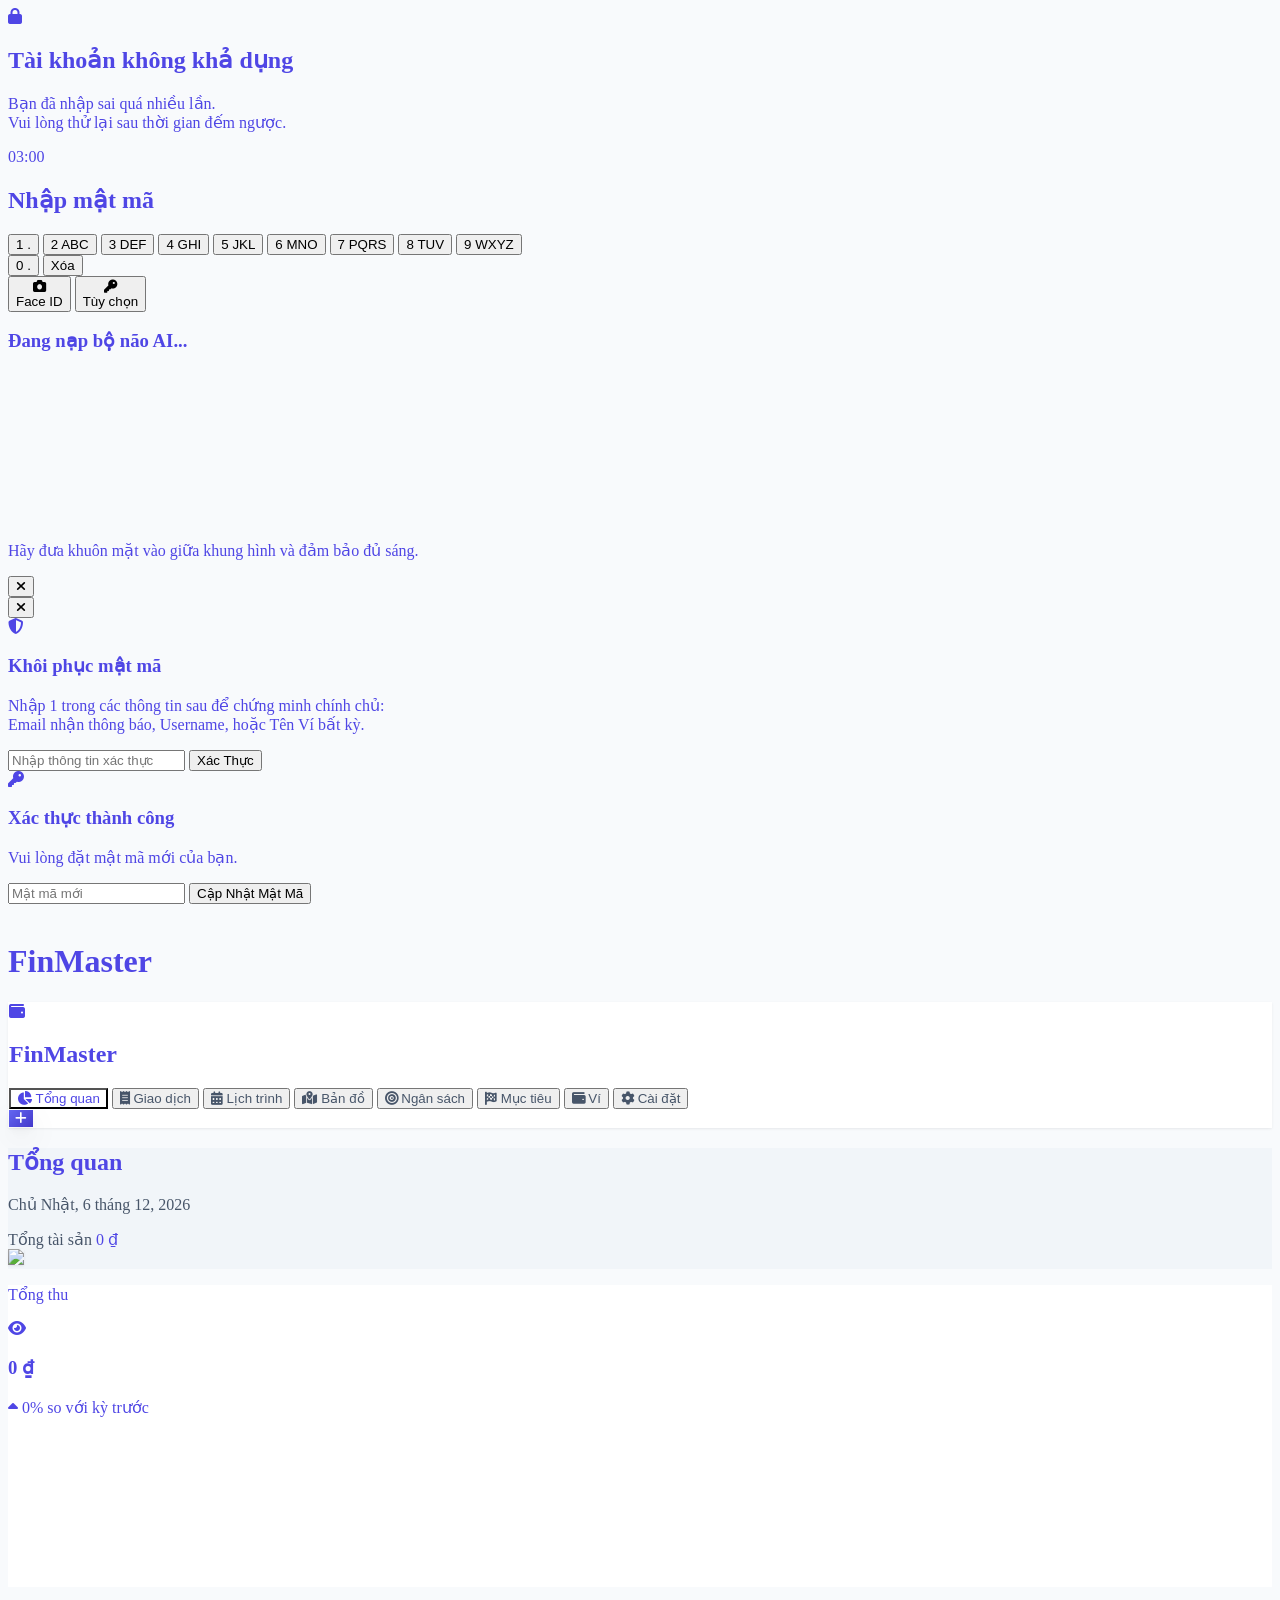
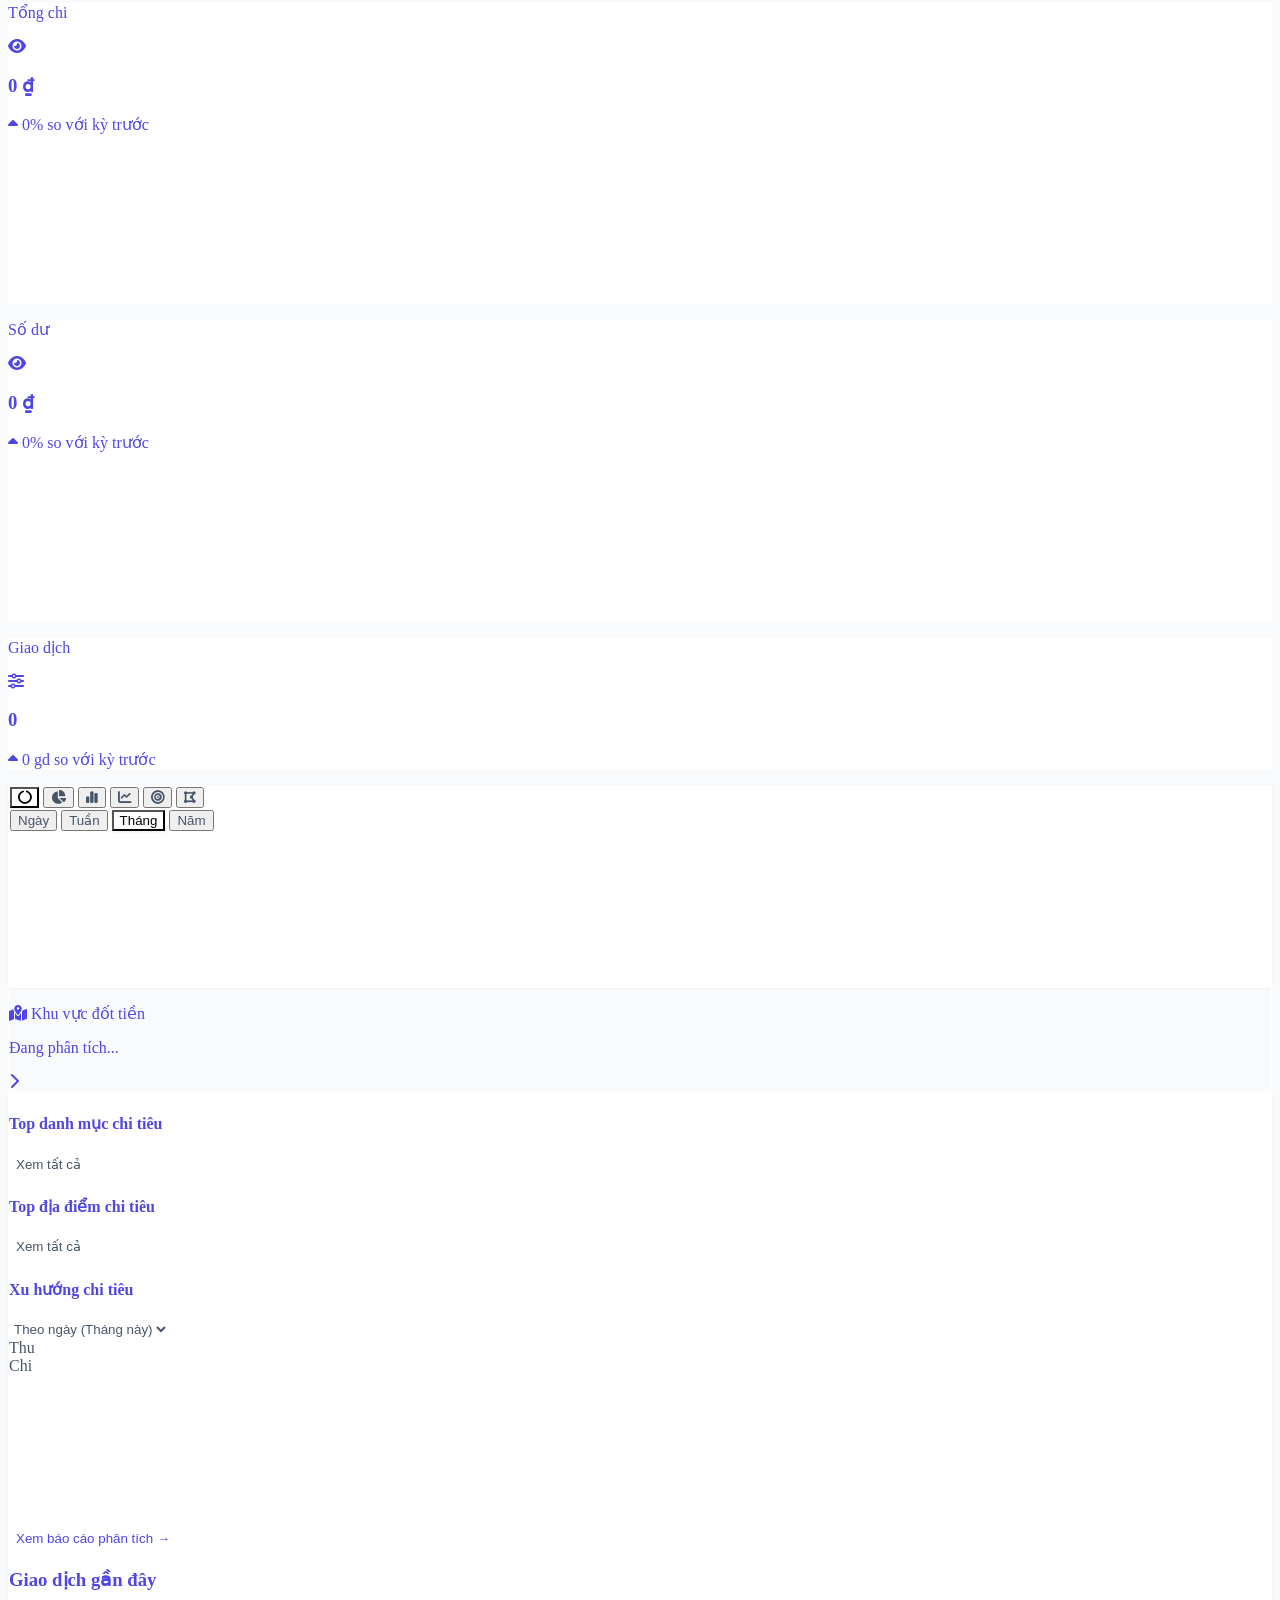
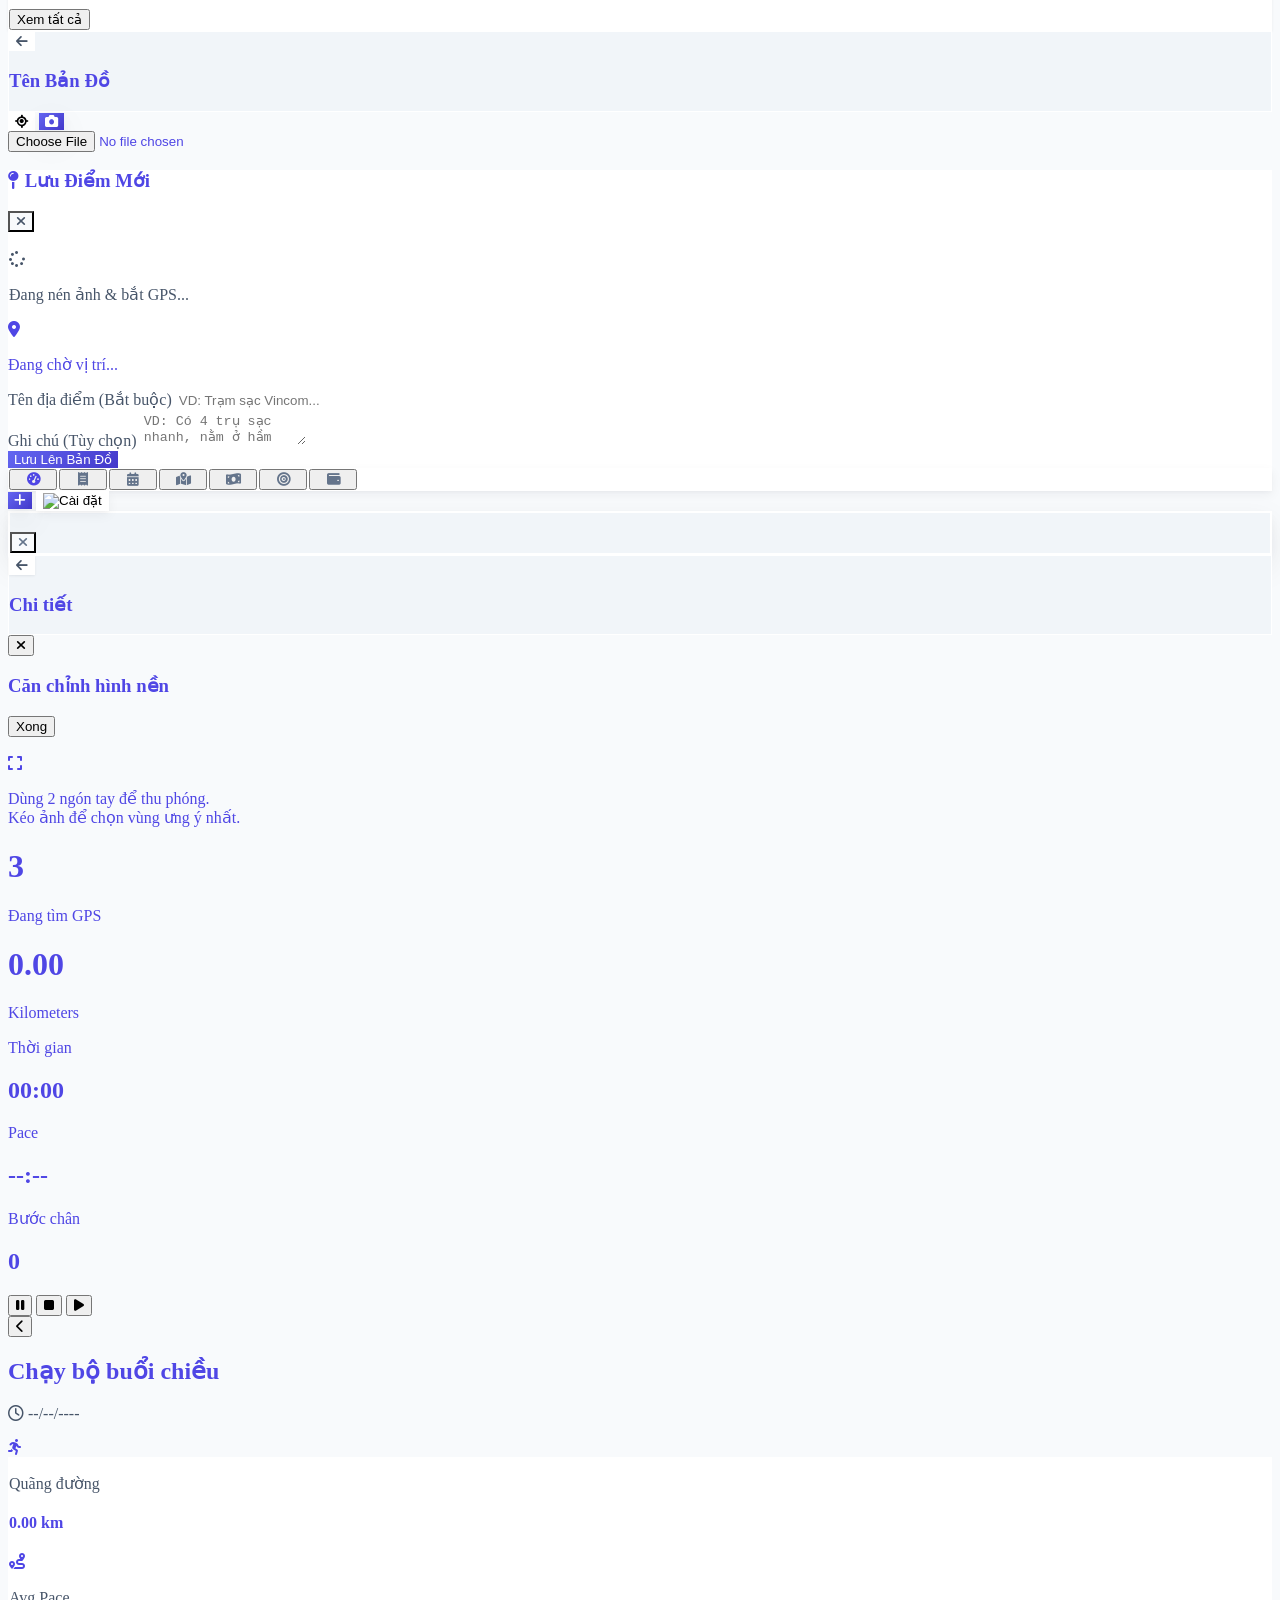
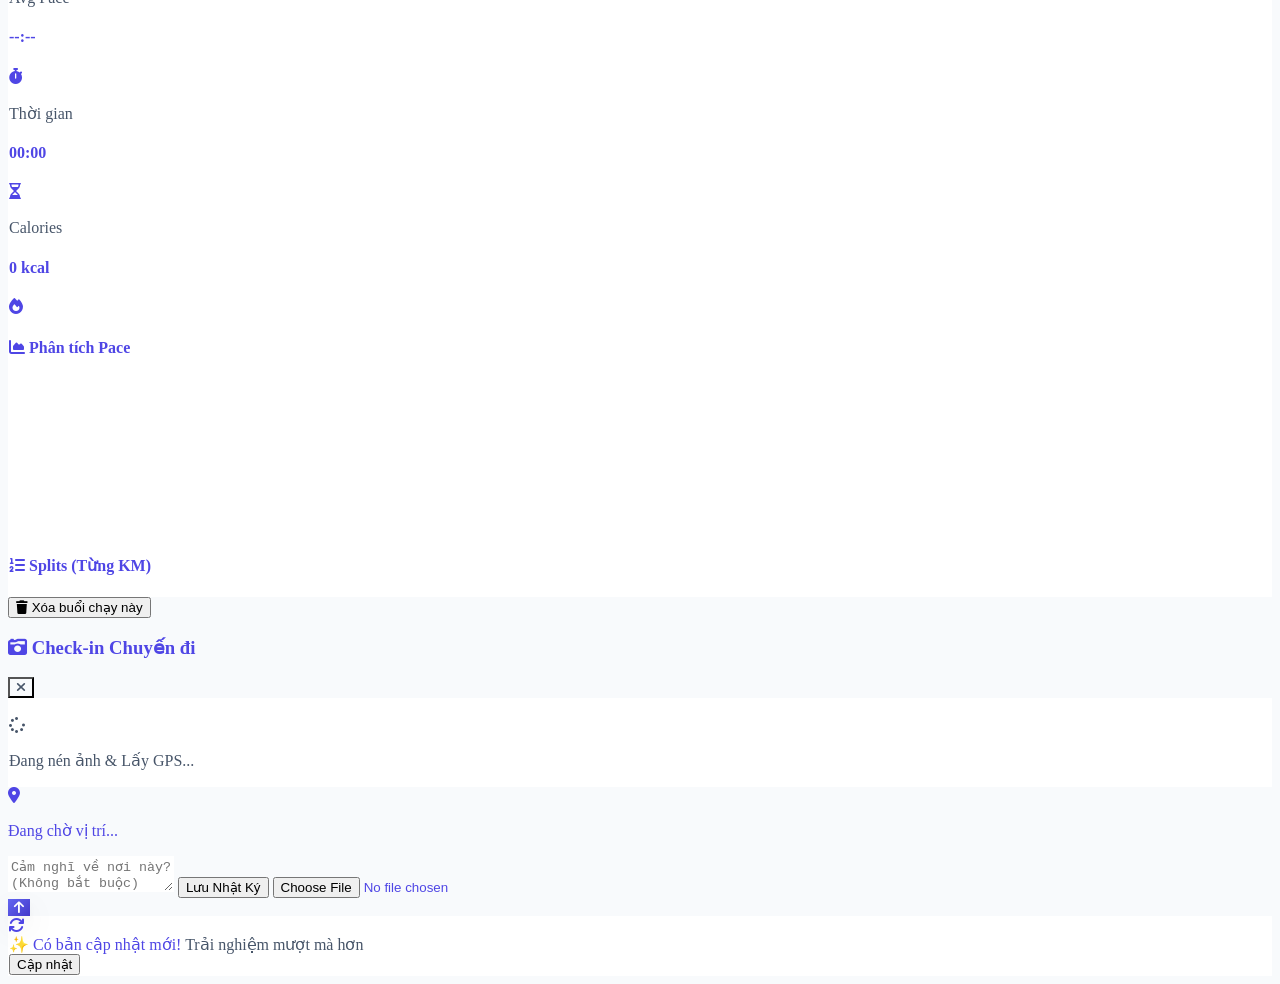
==== index.html @ b6f27b07 "update" ====
<!doctype html>
<html lang="vi" class="antialiased">
  <head>
    <link
      rel="icon"
      type="image/svg+xml"
      href="https://duykiet04.github.io/anh/logo.jpg"
    />
    <link rel="manifest" href="manifest.json" />
    <script src="https://cdnjs.cloudflare.com/ajax/libs/localforage/1.10.0/localforage.min.js"></script>
    <script src="https://cdn.jsdelivr.net/npm/tesseract.js@4/dist/tesseract.min.js"></script>
    <script src="https://cdn.jsdelivr.net/npm/canvas-confetti@1.6.0/dist/confetti.browser.min.js"></script>

    <meta charset="UTF-8" />
    <meta
      name="viewport"
      content="width=device-width, initial-scale=1.0, maximum-scale=1.0, user-scalable=no"
    />
    <title>FinMaster</title>

    <script src="https://cdn.tailwindcss.com"></script>
    <script src="https://cdn.jsdelivr.net/npm/@vladmandic/face-api/dist/face-api.min.js"></script>
    <script>
      tailwind.config = {
        darkMode: "class",
        theme: {
          extend: {
            colors: {
              primary: {
                500: "hsl(var(--primary-hue), var(--primary-sat), var(--primary-light))",
                600: "hsl(var(--primary-hue), var(--primary-sat), 50%)",
              },
              success: { 500: "#10b981" },
              danger: { 500: "#f43f5e" },
            },
            animation: {
              fadeIn: "fadeIn 0.2s ease-out forwards",
              slideUpSheet:
                "slideUpSheet 0.3s cubic-bezier(0.16, 1, 0.3, 1) forwards",
              popIn: "popIn 0.3s cubic-bezier(0.16, 1, 0.3, 1) forwards",
            },
            keyframes: {
              fadeIn: {
                "0%": { opacity: "0", transform: "scale(0.98)" },
                "100%": { opacity: "1", transform: "scale(1)" },
              },
              slideUpSheet: {
                "0%": { transform: "translateY(100%)" },
                "100%": { transform: "translateY(0)" },
              },
              popIn: {
                "0%": { opacity: "0", transform: "scale(0.9)" },
                "100%": { opacity: "1", transform: "scale(1)" },
              },
            },
          },
        },
      };
    </script>

    <link
      rel="stylesheet"
      href="https://cdnjs.cloudflare.com/ajax/libs/font-awesome/6.4.0/css/all.min.css"
    />
    <link rel="stylesheet" href="theme.css" />
    <link rel="icon" href="data:," />

    <!-- Thư viện Cắt ảnh Cropper.js -->
    <link
      rel="stylesheet"
      href="https://cdnjs.cloudflare.com/ajax/libs/cropperjs/1.5.13/cropper.min.css"
    />
    <script src="https://cdnjs.cloudflare.com/ajax/libs/cropperjs/1.5.13/cropper.min.js"></script>

    <script src="https://cdn.jsdelivr.net/npm/chart.js"></script>
    <link rel="stylesheet" href="https://unpkg.com/leaflet/dist/leaflet.css" />

    <link
      rel="stylesheet"
      href="https://cdnjs.cloudflare.com/ajax/libs/leaflet.draw/1.0.4/leaflet.draw.css"
    />
    <link
      rel="stylesheet"
      href="https://cdn.jsdelivr.net/npm/flatpickr/dist/flatpickr.min.css"
    />
    <link
      rel="stylesheet"
      type="text/css"
      href="https://npmcdn.com/flatpickr/dist/themes/dark.css"
    />

    <style>
      ::-webkit-scrollbar {
        display: none;
      }
      * {
        -ms-overflow-style: none;
        scrollbar-width: none;
        -webkit-tap-highlight-color: transparent;
      }

      .scrollbar-hide::-webkit-scrollbar {
        display: none;
      }
      .scrollbar-hide {
        -ms-overflow-style: none;
        scrollbar-width: none;
      }

      @keyframes iosPopIn {
        0% {
          opacity: 0;
          transform: scale(0.95) translateY(10px);
        }
        100% {
          opacity: 1;
          transform: scale(1) translateY(0);
        }
      }
      .animate-iosPopIn {
        animation: iosPopIn 0.3s cubic-bezier(0.175, 0.885, 0.32, 1.1) forwards;
      }

      body {
        overscroll-behavior-y: none;
      }

      #mobile-nav-pill {
        display: flex !important;
        align-items: center !important;
        justify-content: flex-start !important;
        gap: 2px !important;
        overflow-x: auto !important;
        overflow-y: hidden !important;
      }

      #mobile-nav-pill > .mobile-nav-item {
        flex: 0 0 48px !important;
        width: 48px !important;
        min-width: 48px !important;
        max-width: 48px !important;
      }

      .view-section:not(.active) {
        display: none !important;
      }
      .view-section.active {
        display: block;
        animation: fadeIn 0.3s;
      }

      .leaflet-popup-content-wrapper {
        background-color: var(--bg-card, #ffffff) !important;
        border-radius: 1.25rem !important; /* Bo tròn đều cho giống form của app */
        box-shadow: 0 10px 25px -5px rgba(0, 0, 0, 0.1) !important;
      }

      /* Cái mũi tên nhọn trỏ xuống */
      .leaflet-popup-tip {
        background-color: var(--bg-card, #ffffff) !important;
      }

      /* Tự động ngả màu xám đen khi bật Dark Mode */
      .dark .leaflet-popup-content-wrapper,
      .dark .leaflet-popup-tip {
        background-color: #1f2937 !important; /* bg-gray-800 */
        border: 1px solid #374151 !important; /* Viền mỏng cho sang */
        color: #f3f4f6 !important;
      }

      /* Căn chỉnh lại cái nút X tắt popup cho cân đối */
      .leaflet-container a.leaflet-popup-close-button {
        color: #9ca3af !important;
        padding: 12px 12px 0 0 !important;
      }
      .leaflet-popup-content {
        margin: 14px 16px 12px 16px !important;
        width: max-content !important;
      }
      .leaflet-popup-content p {
        margin: 0 !important;
      }
      .leaflet-container a.leaflet-popup-close-button {
        color: #9ca3af !important;
        padding: 4px 6px 0 0 !important;
      }

      /* Tút lại giao diện cục gộp điểm (Cluster) */
      .marker-cluster-small,
      .marker-cluster-medium,
      .marker-cluster-large {
        background-color: transparent !important;
      }
      .marker-cluster div {
        background: linear-gradient(
          135deg,
          var(--primary-hue, #4f46e5),
          #8b5cf6
        ) !important;
        color: white !important;
        font-weight: 900 !important;
        font-size: 14px !important;
        border: 3px solid white;
        box-shadow:
          0 4px 6px -1px rgba(0, 0, 0, 0.1),
          0 2px 4px -1px rgba(0, 0, 0, 0.06);
        display: flex;
        align-items: center;
        justify-content: center;
        border-radius: 50% !important;
        width: 36px !important;
        height: 36px !important;
        margin-left: 2px;
        margin-top: 2px;
      }

      #app-custom-bg {
        background-size: cover !important;
        background-position: center !important;
        background-repeat: no-repeat !important;
      }
      .dark .marker-cluster div {
        border-color: #1f2937; /* Đổi viền trắng thành đen xám khi Dark mode */
      }

      /* --- HIỆU ỨNG NỀN ĐỘNG CHUẨN GEMINI (FLUID BLOBS) --- */
      #app-custom-bg {
        position: fixed;
        inset: 0;
        z-index: -1;
        overflow: hidden;
        background-color: #0f172a;
        transition: opacity 0.5s ease;
      }

      /* Lớp Noise tạo độ nhám, sống động */
      .bg-noise {
        position: absolute;
        inset: 0;
        z-index: 10;
        opacity: 0.05;
        background-image: url("data:image/svg+xml,%3Csvg viewBox='0 0 200 200' xmlns='http://www.w3.org/2000/svg'%3E%3Cfilter id='noiseFilter'%3E%3CfeTurbulence type='fractalNoise' baseFrequency='0.65' numOctaves='3' stitchTiles='stitch'/%3E%3C/filter%3E%3Crect width='100%25' height='100%25' filter='url(%23noiseFilter)'/%3E%3C/svg%3E");
        mix-blend-mode: overlay;
        pointer-events: none;
      }

      /* Định dạng chung 5 Blob (Blur cực mạnh, Opacity thấp) */
      .gemini-blob {
        position: absolute;
        border-radius: 50%;
        filter: blur(120px);
        opacity: 0.45;
        mix-blend-mode: screen;
        animation-iteration-count: infinite;
        animation-timing-function: ease-in-out;
        will-change: transform;
      }

      html:not(.dark) .gemini-blob {
        mix-blend-mode: multiply;
        opacity: 0.3;
      }
      html:not(.dark) #app-custom-bg {
        background-color: #aff0fc;
      }

      /* Từng Blob riêng biệt */
      .blob-blue {
        width: 60vw;
        height: 60vw;
        background-color: #3b82f6;
        top: -10%;
        left: -10%;
        animation-name: blobMove1;
        animation-duration: 12s;
      }
      .blob-purple {
        width: 70vw;
        height: 70vw;
        background-color: #5414e9;
        top: 20%;
        right: -20%;
        animation-name: blobMove2;
        animation-duration: 15s;
        animation-direction: alternate-reverse;
      }
      .blob-pink {
        width: 50vw;
        height: 50vw;
        background-color: #e90e0e;
        bottom: -10%;
        left: 10%;
        animation-name: blobMove3;
        animation-duration: 10s;
      }
      .blob-orange {
        width: 60vw;
        height: 60vw;
        background-color: #f1e31b;
        bottom: -20%;
        right: 10%;
        animation-name: blobMove4;
        animation-duration: 14s;
      }
      .blob-emerald {
        width: 40vw;
        height: 40vw;
        background-color: #3adfa8;
        top: 40%;
        left: 30%;
        animation-name: blobMove5;
        animation-duration: 18s;
      }

      /* Animation Transform GPU */
      @keyframes blobMove1 {
        0% {
          transform: translate(0, 0) scale(1) rotate(0deg);
        }
        33% {
          transform: translate(15vw, 10vh) scale(1.1) rotate(45deg);
        }
        66% {
          transform: translate(-5vw, 20vh) scale(0.9) rotate(90deg);
        }
        100% {
          transform: translate(0, 0) scale(1) rotate(0deg);
        }
      }
      @keyframes blobMove2 {
        0% {
          transform: translate(0, 0) scale(1) rotate(0deg);
        }
        50% {
          transform: translate(-20vw, 15vh) scale(1.2) rotate(-60deg);
        }
        100% {
          transform: translate(0, 0) scale(1) rotate(0deg);
        }
      }
      @keyframes blobMove3 {
        0% {
          transform: translate(0, 0) scale(1) rotate(0deg);
        }
        50% {
          transform: translate(25vw, -10vh) scale(1.1) rotate(120deg);
        }
        100% {
          transform: translate(0, 0) scale(1) rotate(0deg);
        }
      }
      @keyframes blobMove4 {
        0% {
          transform: translate(0, 0) scale(1) rotate(0deg);
        }
        33% {
          transform: translate(-10vw, -20vh) scale(0.9) rotate(-45deg);
        }
        66% {
          transform: translate(15vw, -10vh) scale(1.1) rotate(45deg);
        }
        100% {
          transform: translate(0, 0) scale(1) rotate(0deg);
        }
      }
      @keyframes blobMove5 {
        0% {
          transform: translate(0, 0) scale(1) rotate(0deg);
        }
        50% {
          transform: translate(-15vw, -15vh) scale(1.3) rotate(90deg);
        }
        100% {
          transform: translate(0, 0) scale(1) rotate(0deg);
        }
      }
      /* ============ GIAO DIỆN THẺ VÍ (LUXURY BANK CARD) ============ */
      .wallet-scroll {
        display: flex;
        flex-direction: column; /* Đổi thành xếp dọc nếu nằm trong Grid, hoặc để nguyên tùy bố cục */
        gap: 16px;
      }
      .wcard {
        min-width: 270px;
        scroll-snap-align: start;
        border-radius: 24px;
        padding: 24px;
        position: relative;
        overflow: hidden;
        color: #fff;
        box-shadow: 0 14px 30px -12px rgba(0, 0, 0, 0.5);
        transition:
          transform 0.2s ease,
          box-shadow 0.2s ease;
        cursor: pointer;
      }
      .wcard:hover {
        transform: translateY(-4px);
        box-shadow: 0 20px 40px -10px rgba(0, 0, 0, 0.6);
      }
      .wcard:before {
        content: "";
        position: absolute;
        inset: 0;
        background: linear-gradient(
          140deg,
          rgba(255, 255, 255, 0.16),
          transparent 60%
        );
        pointer-events: none;
      }
      .wcard .top {
        display: flex;
        justify-content: space-between;
        align-items: flex-start;
        position: relative;
        z-index: 1;
      }
      .wcard .bank {
        font-size: 13px;
        font-weight: 800;
        letter-spacing: 1px;
        text-transform: uppercase;
        opacity: 0.85;
      }
      .wcard .chip {
        font-size: 26px;
        opacity: 0.9;
      }
      .wcard .bal-lbl {
        font-size: 11px;
        opacity: 0.7;
        font-weight: 700;
        text-transform: uppercase;
        margin-top: 24px;
        letter-spacing: 0.5px;
        position: relative;
        z-index: 1;
      }
      .wcard .bal {
        font-size: 28px;
        font-weight: 900;
        margin-top: 2px;
        letter-spacing: -0.5px;
        position: relative;
        z-index: 1;
      }
      .wcard .foot {
        display: flex;
        justify-content: space-between;
        align-items: center;
        margin-top: 20px;
        position: relative;
        z-index: 1;
      }
      .wcard .dots {
        font-size: 15px;
        letter-spacing: 2px;
        opacity: 0.85;
      }
      .wcard .brand {
        font-weight: 900;
        font-style: italic;
        font-size: 17px;
        opacity: 0.9;
      }
      /* Nút thêm ví đồng bộ style */
      .wadd {
        min-width: 100%;
        border-radius: 24px;
        border: 1.5px dashed var(--line, rgba(156, 163, 175, 0.4));
        display: flex;
        flex-direction: column;
        align-items: center;
        justify-content: center;
        gap: 8px;
        color: var(--muted, #9ca3af);
        padding: 30px;
        cursor: pointer;
        transition: background 0.2s ease;
      }
      .wadd:hover {
        background: rgba(156, 163, 175, 0.05);
      }
    </style>
  </head>
  <body
    class="custom-bg-body dark:bg-gray-900 transition-colors duration-300 font-sans custom-text dark:text-gray-100 h-screen w-screen overflow-hidden flex"
  >
    <div
      id="login-overlay"
      class="fixed inset-0 z-[1000] bg-black/80 backdrop-blur-3xl flex flex-col items-center justify-center hidden transition-opacity duration-300 font-sans select-none"
    >
      <!-- Giao diện Khóa Tài Khoản (Đếm ngược) -->
      <div
        id="lockout-ui"
        class="hidden flex-col items-center justify-center animate-iosPopIn w-full max-w-sm px-6"
      >
        <div class="mb-6 flex justify-center">
          <i class="fa-solid fa-lock text-3xl text-white/50"></i>
        </div>
        <h2
          class="text-white text-[22px] font-medium mb-3 text-center tracking-wide"
        >
          Tài khoản không khả dụng
        </h2>
        <p class="text-white/60 text-sm text-center mb-8 px-4 leading-relaxed">
          Bạn đã nhập sai quá nhiều lần.<br />Vui lòng thử lại sau thời gian đếm
          ngược.
        </p>
        <div
          class="text-[56px] font-light text-white font-mono tracking-wider"
          id="lockout-timer"
        >
          03:00
        </div>
      </div>

      <!-- Giao diện Nhập PIN bình thường -->
      <div
        id="pincode-ui"
        class="flex flex-col items-center w-full max-w-sm mt-8"
      >
        <h2 class="text-white text-[22px] font-medium mb-8 tracking-wide">
          Nhập mật mã
        </h2>

        <!-- Chấm tròn mã PIN -->
        <div id="pin-dots" class="flex gap-6 mb-16 h-4 items-center">
          <!-- 
        JS render class:
        Trống: class="w-3.5 h-3.5 rounded-full border border-white"
        Có số: class="w-3.5 h-3.5 rounded-full bg-white"
      -->
        </div>

        <!-- Bàn phím số chuẩn iOS -->
        <div class="grid grid-cols-3 gap-x-7 gap-y-4 mb-12">
          <!-- Nút 1 -->
          <button
            onclick="pressPin(1)"
            class="w-[75px] h-[75px] rounded-full bg-[#333333]/80 active:bg-[#777777] text-white transition-colors duration-75 flex flex-col items-center justify-center pt-1.5"
          >
            <span class="text-[32px] font-normal leading-none">1</span>
            <span
              class="text-[10px] font-bold text-transparent leading-none mt-1"
              >.</span
            >
          </button>

          <!-- Nút 2 -->
          <button
            onclick="pressPin(2)"
            class="w-[75px] h-[75px] rounded-full bg-[#333333]/80 active:bg-[#777777] text-white transition-colors duration-75 flex flex-col items-center justify-center pt-1.5"
          >
            <span class="text-[32px] font-normal leading-none">2</span>
            <span
              class="text-[9px] font-bold tracking-[0.15em] text-white/60 uppercase leading-none mt-1"
              >ABC</span
            >
          </button>

          <!-- Nút 3 -->
          <button
            onclick="pressPin(3)"
            class="w-[75px] h-[75px] rounded-full bg-[#333333]/80 active:bg-[#777777] text-white transition-colors duration-75 flex flex-col items-center justify-center pt-1.5"
          >
            <span class="text-[32px] font-normal leading-none">3</span>
            <span
              class="text-[9px] font-bold tracking-[0.15em] text-white/60 uppercase leading-none mt-1"
              >DEF</span
            >
          </button>

          <!-- Nút 4 -->
          <button
            onclick="pressPin(4)"
            class="w-[75px] h-[75px] rounded-full bg-[#333333]/80 active:bg-[#777777] text-white transition-colors duration-75 flex flex-col items-center justify-center pt-1.5"
          >
            <span class="text-[32px] font-normal leading-none">4</span>
            <span
              class="text-[9px] font-bold tracking-[0.15em] text-white/60 uppercase leading-none mt-1"
              >GHI</span
            >
          </button>

          <!-- Nút 5 -->
          <button
            onclick="pressPin(5)"
            class="w-[75px] h-[75px] rounded-full bg-[#333333]/80 active:bg-[#777777] text-white transition-colors duration-75 flex flex-col items-center justify-center pt-1.5"
          >
            <span class="text-[32px] font-normal leading-none">5</span>
            <span
              class="text-[9px] font-bold tracking-[0.15em] text-white/60 uppercase leading-none mt-1"
              >JKL</span
            >
          </button>

          <!-- Nút 6 -->
          <button
            onclick="pressPin(6)"
            class="w-[75px] h-[75px] rounded-full bg-[#333333]/80 active:bg-[#777777] text-white transition-colors duration-75 flex flex-col items-center justify-center pt-1.5"
          >
            <span class="text-[32px] font-normal leading-none">6</span>
            <span
              class="text-[9px] font-bold tracking-[0.15em] text-white/60 uppercase leading-none mt-1"
              >MNO</span
            >
          </button>

          <!-- Nút 7 -->
          <button
            onclick="pressPin(7)"
            class="w-[75px] h-[75px] rounded-full bg-[#333333]/80 active:bg-[#777777] text-white transition-colors duration-75 flex flex-col items-center justify-center pt-1.5"
          >
            <span class="text-[32px] font-normal leading-none">7</span>
            <span
              class="text-[9px] font-bold tracking-[0.15em] text-white/60 uppercase leading-none mt-1"
              >PQRS</span
            >
          </button>

          <!-- Nút 8 -->
          <button
            onclick="pressPin(8)"
            class="w-[75px] h-[75px] rounded-full bg-[#333333]/80 active:bg-[#777777] text-white transition-colors duration-75 flex flex-col items-center justify-center pt-1.5"
          >
            <span class="text-[32px] font-normal leading-none">8</span>
            <span
              class="text-[9px] font-bold tracking-[0.15em] text-white/60 uppercase leading-none mt-1"
              >TUV</span
            >
          </button>

          <!-- Nút 9 -->
          <button
            onclick="pressPin(9)"
            class="w-[75px] h-[75px] rounded-full bg-[#333333]/80 active:bg-[#777777] text-white transition-colors duration-75 flex flex-col items-center justify-center pt-1.5"
          >
            <span class="text-[32px] font-normal leading-none">9</span>
            <span
              class="text-[9px] font-bold tracking-[0.15em] text-white/60 uppercase leading-none mt-1"
              >WXYZ</span
            >
          </button>

          <!-- Ô trống -->
          <div class="w-[75px] h-[75px]"></div>

          <!-- Nút 0 -->
          <button
            onclick="pressPin(0)"
            class="w-[75px] h-[75px] rounded-full bg-[#333333]/80 active:bg-[#777777] text-white transition-colors duration-75 flex flex-col items-center justify-center pt-1.5"
          >
            <span class="text-[32px] font-normal leading-none">0</span>
            <span
              class="text-[10px] font-bold text-transparent leading-none mt-1"
              >.</span
            >
          </button>

          <!-- Nút Xóa (Delete) -->
          <button
            onclick="deletePin()"
            class="w-[75px] h-[75px] rounded-full text-white font-medium text-lg tracking-wide active:text-white/40 transition-colors duration-75 flex items-center justify-center"
          >
            Xóa
          </button>
        </div>

        <!-- Nút Face ID & Quên mật khẩu -->
        <div class="flex items-center gap-6 mt-4">
          <button
            onclick="startFaceIDLogin()"
            class="flex flex-col items-center gap-2 group outline-none"
          >
            <div
              class="w-12 h-12 rounded-full bg-[#1C1C1E] border border-white/10 flex items-center justify-center text-white/80 group-hover:text-emerald-400 group-hover:border-emerald-500/50 transition-all active:scale-90"
            >
              <i class="fa-solid fa-camera text-xl"></i>
            </div>
            <span
              class="text-[10px] font-bold text-white/60 group-hover:text-emerald-400 uppercase tracking-wider"
              >Face ID</span
            >
          </button>

          <button
            onclick="openForgotPinModal()"
            class="flex flex-col items-center gap-2 group outline-none"
          >
            <div
              class="w-12 h-12 rounded-full bg-[#1C1C1E] border border-white/10 flex items-center justify-center text-white/80 group-hover:text-[#0A84FF] group-hover:border-[#0A84FF]/50 transition-all active:scale-90"
            >
              <i class="fa-solid fa-key text-xl"></i>
            </div>
            <span
              class="text-[10px] font-bold text-white/60 group-hover:text-[#0A84FF] uppercase tracking-wider"
              >Tùy chọn</span
            >
          </button>
        </div>
      </div>
    </div>

    <!-- MÀN HÌNH QUÉT KHUÔN MẶT (CAMERA) -->
    <div
      id="face-id-overlay"
      class="fixed inset-0 z-[1005] bg-black/95 backdrop-blur-2xl flex flex-col items-center justify-center hidden animate-iosPopIn"
    >
      <h3
        id="face-status"
        class="text-white text-[22px] font-medium mb-8 tracking-wide animate-pulse"
      >
        Đang nạp bộ não AI...
      </h3>

      <!-- Khung Camera Bo Tròn -->
      <div
        class="relative w-64 h-64 rounded-full overflow-hidden border-[6px] border-[#333333] shadow-[0_0_50px_rgba(0,0,0,0.8)] transition-colors duration-300"
        id="face-cam-frame"
      >
        <video
          id="face-video"
          autoplay
          muted
          playsinline
          class="w-full h-full object-cover transform scale-x-[-1]"
        ></video>
        <!-- Lật gương Camera -->
        <!-- Vẽ khung nhận diện chèn lên video -->
        <canvas id="face-canvas" class="absolute inset-0 z-10"></canvas>
      </div>

      <p
        id="face-hint"
        class="text-white/50 text-sm mt-8 px-10 text-center leading-relaxed"
      >
        Hãy đưa khuôn mặt vào giữa khung hình và đảm bảo đủ sáng.
      </p>

      <button
        onclick="stopFaceID()"
        class="mt-12 w-14 h-14 rounded-full bg-[#333333] text-white flex items-center justify-center text-xl hover:bg-[#444444] active:scale-90 transition-all"
      >
        <i class="fa-solid fa-xmark"></i>
      </button>
    </div>

    <!-- =========================================
     KHUNG QUÊN MẬT KHẨU (NẰM TRÊN CÙNG)
     ========================================= -->
    <div
      id="forgot-pin-modal"
      class="fixed inset-0 z-[1001] bg-black/60 backdrop-blur-md flex flex-col items-center justify-center hidden font-sans select-none px-4"
    >
      <div
        class="w-full max-w-[340px] bg-[#1C1C1E]/95 backdrop-blur-3xl rounded-[32px] p-6 animate-iosPopIn border border-white/10 shadow-2xl"
      >
        <!-- Nút Đóng -->
        <div class="flex justify-end mb-2">
          <button
            onclick="closeForgotPinModal()"
            class="w-7 h-7 rounded-full bg-[#3a3a3c] text-white/60 hover:bg-[#444446] active:bg-[#555557] flex items-center justify-center text-sm transition-colors"
          >
            <i class="fa-solid fa-xmark"></i>
          </button>
        </div>

        <!-- Bước 1: Xác thực -->
        <div id="fp-step-1">
          <div class="mb-5 flex justify-center">
            <i class="fa-solid fa-shield-halved text-4xl text-[#0A84FF]"></i>
          </div>
          <h3 class="text-[20px] font-semibold text-white text-center mb-2">
            Khôi phục mật mã
          </h3>
          <p class="text-[13px] text-white/60 text-center mb-6 leading-relaxed">
            Nhập 1 trong các thông tin sau để chứng minh chính chủ:<br />
            <span class="text-white font-medium">Email nhận thông báo</span>,
            <span class="text-white font-medium">Username</span>, hoặc
            <span class="text-white font-medium">Tên Ví bất kỳ</span>.
          </p>

          <input
            type="text"
            id="fp-verify-input"
            placeholder="Nhập thông tin xác thực"
            class="w-full bg-[#2C2C2E] text-white rounded-xl px-4 py-3.5 outline-none focus:bg-[#3A3A3C] transition-colors font-medium text-center text-[15px] mb-4 placeholder:text-white/40"
          />

          <button
            onclick="verifyForgotPin()"
            class="w-full py-3.5 bg-[#0A84FF] text-white rounded-xl font-semibold text-[15px] active:bg-[#0071E3] transition-colors"
          >
            Xác Thực
          </button>
        </div>

        <!-- Bước 2: Đặt PIN mới -->
        <div id="fp-step-2" class="hidden">
          <div class="mb-5 flex justify-center">
            <i class="fa-solid fa-key text-4xl text-[#30D158]"></i>
          </div>
          <h3 class="text-[20px] font-semibold text-white text-center mb-1">
            Xác thực thành công
          </h3>
          <p class="text-[13px] text-white/60 text-center mb-6">
            Vui lòng đặt mật mã mới của bạn.
          </p>

          <input
            type="password"
            id="fp-new-pin"
            inputmode="numeric"
            pattern="[0-9]*"
            placeholder="Mật mã mới"
            class="w-full bg-[#2C2C2E] text-white rounded-xl px-4 py-3.5 outline-none focus:bg-[#3A3A3C] transition-colors font-bold text-center text-xl tracking-[0.3em] mb-4 placeholder:text-white/30 placeholder:tracking-normal placeholder:font-normal placeholder:text-[15px]"
          />

          <button
            onclick="saveRecoveredPin()"
            class="w-full py-3.5 bg-[#30D158] text-white rounded-xl font-semibold text-[15px] active:bg-[#24A845] transition-colors"
          >
            Cập Nhật Mật Mã
          </button>
        </div>
      </div>
    </div>
    <div
      id="splash-screen"
      class="fixed inset-0 z-[999] bg-gradient-to-br from-primary-600 to-purple-800 flex flex-col items-center justify-center transition-opacity duration-500"
    >
      <div
        class="w-24 h-24 rounded-3xl flex items-center justify-center overflow-hidden text-5xl shadow-[0_10px_40px_rgba(0,0,0,0.3)] mb-6"
      >
        <!-- <i class="fa-solid fa-wallet"></i> -->
        <img
          id="splash-avatar"
          src="https://duykiet04.github.io/anh/logo3.png"
          alt=""
          class="object-cover w-full h-full rounded-3xl"
        />
      </div>
      <h1 class="text-4xl font-black text-white tracking-tight shadow-sm">
        FinMaster
      </h1>
      <div class="mt-8 flex gap-2">
        <div class="w-3 h-3 bg-white rounded-full animate-ping"></div>
        <div
          class="w-3 h-3 bg-white rounded-full animate-ping"
          style="animation-delay: 0.2s"
        ></div>
        <div
          class="w-3 h-3 bg-white rounded-full animate-ping"
          style="animation-delay: 0.4s"
        ></div>
      </div>
    </div>

    <aside
      class="hidden md:flex w-72 custom-bg-card dark:bg-gray-800 border-r border custom-border dark:border-gray-800 flex-col z-30 custom-shadow-sm"
    >
      <div class="p-8 flex items-center gap-3 shrink-0">
        <div
          class="w-10 h-10 rounded-xl bg-gradient-to-br from-primary-500 to-purple-600 flex items-center justify-center text-white shadow-lg shadow-primary-500/30"
        >
          <i class="fa-solid fa-wallet text-xl"></i>
        </div>
        <h1
          class="text-2xl font-black bg-gradient-to-r from-primary-600 to-purple-600 bg-clip-text text-transparent"
        >
          FinMaster
        </h1>
      </div>
      <nav class="flex-1 px-4 space-y-1 overflow-y-auto" id="desktop-nav"></nav>
      <div class="p-6 shrink-0">
        <button
          id="fab-desktop"
          onclick="handleFabClick()"
          class="absolute -top-16 right-0 w-12 h-12 custom-primary rounded-full custom-shadow-lg flex items-center justify-center text-xl transition-transform active:scale-90"
        >
          <i class="fa-solid fa-plus"></i>
        </button>
      </div>
    </aside>

    <main class="flex-1 flex flex-col h-full relative w-full overflow-hidden">
      <header
        id="main-header"
        class="custom-bg-header dark:bg-gray-900/80 backdrop-blur-md z-20 px-6 py-4 hidden md:flex items-center justify-between absolute top-0 left-0 right-0 transition-transform duration-300"
      >
        <!-- Giữ nguyên nội dung bên trong header cũ của ông (chỉ ẩn trên mobile nhờ class hidden md:flex) -->
        <div>
          <h2
            id="header-title"
            class="text-2xl font-black tracking-tight custom-text"
          >
            Tổng quan
          </h2>
          <p
            class="text-sm custom-text-secondary dark:text-gray-400 font-medium mt-0.5"
            id="header-date"
          ></p>
        </div>
        <div class="flex items-center gap-3">
          <div class="hidden sm:flex flex-col items-end mr-2">
            <span
              class="text-xs custom-text-secondary font-medium uppercase tracking-wider"
              >Tổng tài sản</span
            >
            <span
              id="header-balance"
              class="text-primary-600 dark:text-primary-400 font-black text-lg"
              >0 ₫</span
            >
          </div>
          <img
            id="header-avatar"
            src="https://img.magnific.com/vector-mien-phi/hinh-minh-hoa-cau-be-toc-do-tuoi-cuoi_1308-176664.jpg?semt=ais_hybrid&w=740&q=80"
            onclick="switchView('settings')"
            class="w-10 h-10 rounded-full object-cover aspect-square border-2 border-primary-200 dark:border-gray-700 cursor-pointer custom-shadow-sm"
          />
        </div>
      </header>

      <div
        id="main-scroll-area"
        class="flex-1 overflow-y-auto px-4 pb-32 md:px-8 md:pb-8 relative w-full h-full"
      >
        <!-- Spacer cho desktop (h-28), Spacer cho mobile (h-6 cho đỡ sát lề trên) -->
        <div
          id="header-spacer"
          class="hidden md:block h-28 w-full shrink-0"
        ></div>
        <div class="md:hidden h-4 w-full shrink-0"></div>

        <div
          id="view-dashboard"
          class="view-section active space-y-6 max-w-7xl mx-auto"
        >
          <!-- DÒNG 1: 4 KPI CARDS THEO SPATIAL UI -->
          <div class="grid grid-cols-2 md:grid-cols-4 gap-3 sm:gap-4 mb-2">
            <!-- Thu -->
            <div
              class="custom-bg-card dark:bg-[#13151b] rounded-2xl p-4 relative overflow-hidden flex flex-col justify-between h-28 shadow-sm"
            >
              <div class="flex justify-between items-start z-10">
                <p
                  class="text-[11px] sm:text-xs font-bold text-emerald-600 dark:text-emerald-400"
                >
                  Tổng thu
                </p>
                <i
                  class="fa-solid fa-eye text-gray-400 dark:text-gray-600 text-xs"
                ></i>
              </div>
              <h3
                id="dash-inc-num"
                class="text-lg sm:text-xl font-black custom-text z-10 my-1 truncate"
              >
                0 ₫
              </h3>
              <p
                id="dash-inc-pct"
                class="text-[9px] sm:text-[10px] font-bold text-emerald-500 z-10 flex items-center gap-1 truncate"
              >
                <i class="fa-solid fa-caret-up"></i> 0% so với kỳ trước
              </p>
              <div
                class="absolute bottom-0 left-0 w-full h-12 opacity-40 dark:opacity-30 pointer-events-none"
              >
                <canvas id="spark-inc"></canvas>
              </div>
            </div>
            <!-- Chi -->
            <div
              class="custom-bg-card dark:bg-[#13151b] rounded-2xl p-4 relative overflow-hidden flex flex-col justify-between h-28 shadow-sm"
            >
              <div class="flex justify-between items-start z-10">
                <p
                  class="text-[11px] sm:text-xs font-bold text-rose-600 dark:text-rose-400"
                >
                  Tổng chi
                </p>
                <i
                  class="fa-solid fa-eye text-gray-400 dark:text-gray-600 text-xs"
                ></i>
              </div>
              <h3
                id="dash-exp-num"
                class="text-lg sm:text-xl font-black custom-text z-10 my-1 truncate"
              >
                0 ₫
              </h3>
              <p
                id="dash-exp-pct"
                class="text-[9px] sm:text-[10px] font-bold text-rose-500 z-10 flex items-center gap-1 truncate"
              >
                <i class="fa-solid fa-caret-down"></i> 0% so với kỳ trước
              </p>
              <div
                class="absolute bottom-0 left-0 w-full h-12 opacity-40 dark:opacity-30 pointer-events-none"
              >
                <canvas id="spark-exp"></canvas>
              </div>
            </div>
            <!-- Số dư -->
            <div
              class="custom-bg-card dark:bg-[#13151b] rounded-2xl p-4 relative overflow-hidden flex flex-col justify-between h-28 shadow-sm"
            >
              <div class="flex justify-between items-start z-10">
                <p
                  class="text-[11px] sm:text-xs font-bold text-blue-600 dark:text-blue-400"
                >
                  Số dư
                </p>
                <i
                  class="fa-solid fa-eye text-gray-400 dark:text-gray-600 text-xs"
                ></i>
              </div>
              <h3
                id="dash-bal-num"
                class="text-lg sm:text-xl font-black custom-text z-10 my-1 truncate"
              >
                0 ₫
              </h3>
              <p
                id="dash-bal-pct"
                class="text-[9px] sm:text-[10px] font-bold text-blue-500 z-10 flex items-center gap-1 truncate"
              >
                <i class="fa-solid fa-caret-up"></i> 0% so với kỳ trước
              </p>
              <div
                class="absolute bottom-0 left-0 w-full h-12 opacity-40 dark:opacity-30 pointer-events-none"
              >
                <canvas id="spark-bal"></canvas>
              </div>
            </div>
            <!-- Giao dịch -->
            <div
              class="custom-bg-card dark:bg-[#13151b] rounded-2xl p-4 relative overflow-hidden flex flex-col justify-between h-28 shadow-sm"
            >
              <div class="flex justify-between items-start z-10">
                <p
                  class="text-[11px] sm:text-xs font-bold text-purple-600 dark:text-purple-400"
                >
                  Giao dịch
                </p>
                <i
                  class="fa-solid fa-sliders text-gray-400 dark:text-gray-600 text-xs"
                ></i>
              </div>
              <h3
                id="dash-tx-num"
                class="text-lg sm:text-xl font-black custom-text z-10 my-1 truncate"
              >
                0
              </h3>
              <p
                id="dash-tx-pct"
                class="text-[9px] sm:text-[10px] font-bold text-emerald-500 z-10 flex items-center gap-1 truncate"
              >
                <i class="fa-solid fa-caret-up"></i> 0 gd so với kỳ trước
              </p>
              <div
                class="absolute bottom-1 left-3 right-3 flex items-end justify-between h-8 opacity-40 dark:opacity-60 z-0 gap-0.5"
                id="dash-bar-mini"
              >
                <!-- Render bằng JS -->
              </div>
            </div>
          </div>

          <div class="grid grid-cols-1 lg:grid-cols-3 gap-6">
            <div
              class="lg:col-span-2 custom-bg-card dark:bg-gray-800 p-6 rounded-3xl custom-shadow-sm border custom-border dark:border-gray-800"
            >
              <div class="flex justify-between items-center mb-4">
                <div class="flex items-center justify-center w-full">
                  <!-- <div
                    class="relative custom-bg-input dark:bg-gray-700 p-1 rounded-xl border custom-border items-center"
                  >
                    <input
                      type="date"
                      id="dash-date-picker"
                      onchange="updateAllViews()"
                      class="bg-transparent text-xs font-bold custom-text-secondary outline-none w-[105px] h-full"
                    />
                  </div> -->
                  <!-- Các nút chart cũ của ông -->

                  <!-- <div class="flex custom-bg-input dark:bg-gray-700 p-1 rounded-xl custom-border border">
                    <button onclick="setChartType('doughnut')" id="btn-chart-doughnut" class="p-1.5 rounded-lg custom-text-secondary transition-colors"><i class="fa-solid fa-chart-pie"></i></button>
                    <button onclick="setChartType('bar')" id="btn-chart-bar" class="p-1.5 rounded-lg custom-text-secondary transition-colors"><i class="fa-solid fa-chart-simple"></i></button>
                    <button onclick="setChartType('line')" id="btn-chart-line" class="p-1.5 rounded-lg custom-text-secondary transition-colors"><i class="fa-solid fa-chart-line"></i></button>
                    <button onclick="setChartType('line')" id="btn-chart-line" class="p-1.5 rounded-lg custom-text-secondary transition-colors"><i class="fa-solid fa-chart-line"></i></button>
                    <button onclick="setChartType('line')" id="btn-chart-line" class="p-1.5 rounded-lg custom-text-secondary transition-colors"><i class="fa-solid fa-chart-line"></i></button>
                    <button onclick="setChartType('line')" id="btn-chart-line" class="p-1.5 rounded-lg custom-text-secondary transition-colors"><i class="fa-solid fa-chart-line"></i></button>
                  </div> -->
                  <div
                    class="flex custom-bg-input dark:bg-gray-700 p-1 rounded-xl gap-3 custom-border border"
                  >
                    <button
                      onclick="setChartType('doughnut')"
                      id="btn-chart-doughnut"
                      class="p-1.5 rounded-lg custom-text-secondary transition-colors"
                      title="Doughnut"
                    >
                      <i class="fa-solid fa-circle-notch"></i>
                    </button>
                    <button
                      onclick="setChartType('pie')"
                      id="btn-chart-pie"
                      class="p-1.5 rounded-lg custom-text-secondary transition-colors"
                      title="Pie"
                    >
                      <i class="fa-solid fa-chart-pie"></i>
                    </button>
                    <button
                      onclick="setChartType('bar')"
                      id="btn-chart-bar"
                      class="p-1.5 rounded-lg custom-text-secondary transition-colors"
                      title="Bar"
                    >
                      <i class="fa-solid fa-chart-simple"></i>
                    </button>
                    <button
                      onclick="setChartType('line')"
                      id="btn-chart-line"
                      class="p-1.5 rounded-lg custom-text-secondary transition-colors"
                      title="Line"
                    >
                      <i class="fa-solid fa-chart-line"></i>
                    </button>
                    <button
                      onclick="setChartType('polarArea')"
                      id="btn-chart-polarArea"
                      class="p-1.5 rounded-lg custom-text-secondary transition-colors"
                      title="Polar Area"
                    >
                      <i class="fa-solid fa-bullseye"></i>
                    </button>
                    <button
                      onclick="setChartType('radar')"
                      id="btn-chart-radar"
                      class="p-1.5 rounded-lg custom-text-secondary transition-colors"
                      title="Radar"
                    >
                      <i class="fa-solid fa-draw-polygon"></i>
                    </button>
                  </div>
                </div>
              </div>
              <div
                class="flex items-center w-full justify-center custom-bg-input dark:bg-gray-700 p-1 rounded-xl mb-4 border custom-border"
              >
                <button
                  onclick="setDashTime('day')"
                  id="btn-time-day"
                  class="flex-1 py-1.5 rounded-lg text-sm font-bold custom-text-secondary transition-colors"
                >
                  Ngày
                </button>
                <button
                  onclick="setDashTime('week')"
                  id="btn-time-week"
                  class="flex-1 py-1.5 rounded-lg text-sm font-bold custom-text-secondary transition-colors"
                >
                  Tuần
                </button>
                <button
                  onclick="setDashTime('month')"
                  id="btn-time-month"
                  class="flex-1 py-1.5 rounded-lg text-sm font-bold custom-text-secondary transition-colors"
                >
                  Tháng
                </button>
                <button
                  onclick="setDashTime('year')"
                  id="btn-time-year"
                  class="flex-1 py-1.5 rounded-lg text-sm font-bold custom-text-secondary transition-colors"
                >
                  Năm
                </button>
              </div>

              <div class="h-64 relative w-full" id="chart-container">
                <canvas id="expenseChart"></canvas>
              </div>
            </div>

            <!-- BẢN ĐỒ CHI TIÊU MINI -->
            <div
              class="relative w-full h-48 rounded-2xl overflow-hidden border custom-border bg-gray-100 dark:bg-gray-800 shadow-sm group cursor-pointer"
              onclick="switchView('map')"
            >
              <div
                id="dash-mini-map"
                class="absolute inset-0 z-0 pointer-events-none"
              ></div>
              <div
                class="absolute inset-x-0 bottom-0 h-24 bg-gradient-to-t from-black/90 to-transparent z-10 pointer-events-none"
              ></div>
              <div
                class="absolute bottom-3 left-4 right-3 z-20 pointer-events-none flex justify-between items-end"
              >
                <div class="min-w-0 flex-1 pr-2">
                  <p
                    class="text-[9px] font-bold text-white/80 uppercase tracking-widest drop-shadow-md mb-0.5 flex items-center gap-1.5"
                  >
                    <i class="fa-solid fa-map-location-dot text-sky-400"></i>
                    Khu vực đốt tiền
                  </p>
                  <p
                    id="dash-map-top-area"
                    class="text-sm font-black text-white drop-shadow-md truncate w-full"
                  >
                    Đang phân tích...
                  </p>
                </div>
                <i
                  class="fa-solid fa-chevron-right text-white/50 text-xs shrink-0 mb-1"
                ></i>
              </div>
            </div>

            <!-- TOP DANH MỤC & TOP ĐỊA ĐIỂM -->
            <div class="grid grid-cols-1 md:grid-cols-2 gap-6">
              <!-- Top Danh Mục -->
              <div
                class="custom-bg-card dark:bg-gray-800 rounded-3xl p-6 border custom-border dark:border-gray-800 custom-shadow-sm flex flex-col"
              >
                <div class="flex justify-between items-center mb-5">
                  <h4 class="font-bold text-sm custom-text">
                    Top danh mục chi tiêu
                  </h4>
                  <button
                    onclick="switchView('transactions')"
                    class="text-[10px] font-bold custom-text-secondary custom-bg-input dark:bg-gray-700 px-2 py-1 rounded-md border custom-border"
                  >
                    Xem tất cả
                  </button>
                </div>
                <div id="dash-top-categories" class="flex-1 space-y-4"></div>
              </div>

              <!-- Top Địa Điểm -->
              <div
                class="custom-bg-card dark:bg-gray-800 rounded-3xl p-6 border custom-border dark:border-gray-800 custom-shadow-sm flex flex-col"
              >
                <div class="flex justify-between items-center mb-5">
                  <h4 class="font-bold text-sm custom-text">
                    Top địa điểm chi tiêu
                  </h4>
                  <button
                    onclick="switchView('transactions')"
                    class="text-[10px] font-bold custom-text-secondary custom-bg-input dark:bg-gray-700 px-2 py-1 rounded-md border custom-border"
                  >
                    Xem tất cả
                  </button>
                </div>
                <div id="dash-top-locations" class="flex-1 space-y-3"></div>
              </div>
            </div>

            <!-- KHU VỰC TRỢ LÝ NHẮC NHỞ (GOM CHUNG ALERTS) -->
            <div id="dash-smart-alerts" class="flex flex-col gap-3 mb-6">
              <!-- JS sẽ bơm các thông báo gọn gàng vào đây -->
            </div>
            <!-- BIỂU ĐỒ XU HƯỚNG THU CHI (LINE CHART) -->
            <div
              class="custom-bg-card dark:bg-gray-800 rounded-3xl p-6 border custom-border dark:border-gray-800 custom-shadow-sm flex flex-col"
            >
              <div class="flex justify-between items-center mb-4">
                <h4 class="font-bold text-lg custom-text">Xu hướng chi tiêu</h4>
                <select
                  id="dash-trend-time"
                  onchange="renderDashboard()"
                  class="text-[10px] font-bold custom-text-secondary custom-bg-input dark:bg-gray-700 px-3 py-1.5 rounded-lg border custom-border outline-none cursor-pointer hover:brightness-95 transition-all"
                >
                  <option value="month">Theo ngày (Tháng này)</option>
                  <option value="year">Theo tháng (Năm này)</option>
                </select>
              </div>

              <!-- Chú thích (Legend) -->
              <div class="flex gap-5 mb-2 pl-1">
                <span
                  class="text-xs font-bold custom-text-secondary flex items-center gap-2"
                  ><div
                    class="w-3 h-3 rounded-full bg-emerald-500 shadow-sm border border-emerald-500/50"
                  ></div>
                  Thu</span
                >
                <span
                  class="text-xs font-bold custom-text-secondary flex items-center gap-2"
                  ><div
                    class="w-3 h-3 rounded-full bg-rose-500 shadow-sm border border-rose-500/50"
                  ></div>
                  Chi</span
                >
              </div>

              <!-- Khung vẽ Chart -->
              <div class="flex-1 h-64 w-full relative">
                <canvas id="dash-trend-chart"></canvas>
              </div>

              <button
                onclick="switchView('transactions')"
                class="mt-4 w-full py-3 custom-bg-input dark:bg-gray-700/50 dark:hover:bg-gray-700 rounded-xl text-xs font-bold custom-text transition-colors border custom-border active:scale-[0.98]"
              >
                Xem báo cáo phân tích &rarr;
              </button>
            </div>
            <div
              class="custom-bg-card dark:bg-gray-800 p-6 rounded-3xl custom-shadow-sm border custom-border dark:border-gray-800 flex flex-col"
            >
              <div class="flex justify-between items-center mb-6">
                <h3 class="font-bold text-lg custom-text">Giao dịch gần đây</h3>
                <button
                  onclick="switchView('transactions')"
                  class="text-sm text-primary-500 font-medium hover:underline"
                >
                  Xem tất cả
                </button>
              </div>
              <div
                id="dash-recent-tx"
                class="space-y-5 flex-1 overflow-y-auto"
              ></div>
            </div>
          </div>
        </div>

        <div
          id="view-transactions"
          class="view-section space-y-6 max-w-5xl mx-auto"
        >
          <div
            id="tx-search-bar"
            class="flex flex-col sm:flex-row gap-3 transition-all duration-300 z-[15] pb-1"
          >
            <div class="relative flex-1 flex items-center">
              <i
                class="fa-solid fa-magnifying-glass absolute left-4 custom-icon z-20 pointer-events-none"
              ></i>
              <input
                type="text"
                id="filter-search"
                oninput="handleSearchInput(this.value)"
                onfocus="
                  if (this.value)
                    document
                      .getElementById('search-autocomplete')
                      .classList.remove('hidden');
                "
                placeholder="Tìm giao dịch, thu, chi..."
                autocomplete="off"
                class="w-full pl-11 pr-12 py-3.5 custom-bg-card dark:bg-gray-800 border custom-border rounded-2xl custom-shadow-sm custom-focus font-medium outline-none custom-text relative z-10"
              />

              <button
                id="view-mode-btn"
                onclick="toggleTxViewMode()"
                class="absolute right-12 p-2 custom-icon hover:text-primary-500 z-20"
                title="Đổi chế độ hiển thị"
              >
                <i class="fa-solid fa-table-cells-large"></i>
              </button>

              <!-- Nút Phễu Lọc Cập Nhật -->
              <button
                id="filter-btn"
                onclick="toggleTxFilter()"
                class="absolute right-3 p-2 custom-icon hover:text-primary-500 z-10"
              >
                <i class="fa-solid fa-filter"></i>
              </button>

              <!-- BẢNG KẾT QUẢ GỢI Ý (GIỐNG YOUTUBE) -->
              <div
                id="search-autocomplete"
                class="hidden absolute top-16 left-0 right-0 custom-bg-card dark:bg-gray-800 rounded-2xl shadow-2xl border custom-border dark:border-gray-700 z-[60] max-h-[60vh] overflow-y-auto p-2"
              ></div>

              <div
                id="filter-dropdown"
                class="hidden absolute right-0 top-14 w-52 custom-bg-card dark:bg-gray-800/95 backdrop-blur-xl rounded-2xl shadow-[0_8px_30px_rgb(0,0,0,0.12)] border custom-border dark:border-gray-700/80 z-50 p-2 font-sans transition-all duration-300"
              >
                <!-- Date Picker -->
                <div class="p-2">
                  <label
                    class="text-[10px] font-bold text-gray-400 tracking-wide uppercase flex items-center gap-1.5 mb-2.5"
                  >
                    <i class="fa-regular fa-calendar-days"></i>
                    Chọn ngày
                  </label>
                  <div class="relative group">
                    <input
                      type="date"
                      id="tx-date-picker"
                      onchange="setTxFilter('date')"
                      class="w-full bg-transparent text-sm font-semibold custom-text outline-none custom-bg-input border custom-border rounded-xl px-3 py-2.5 focus:ring-2 focus:ring-blue-500/30 transition-all duration-200 cursor-pointer"
                    />
                  </div>
                </div>

                <div
                  class="border-t custom-border dark:border-gray-700/80 mx-2 my-1"
                ></div>

                <!-- Chọn Ví -->
                <div class="p-2">
                  <label
                    class="text-[10px] font-bold text-gray-400 tracking-wide uppercase flex items-center gap-1.5 mb-2.5"
                  >
                    <i class="fa-solid fa-wallet"></i> Chọn ví
                  </label>
                  <div class="relative">
                    <select
                      id="filter-wallet-select"
                      onchange="setTxWalletFilter(this.value)"
                      class="w-full bg-transparent text-sm font-semibold custom-text outline-none custom-bg-input border custom-border rounded-xl px-3 py-2.5 appearance-none focus:ring-2 focus:ring-blue-500/30 transition-all duration-200 cursor-pointer"
                    >
                      <option value="all">Tất cả ví</option>
                    </select>
                    <!-- Custom Select Arrow -->
                    <div
                      class="absolute right-3 top-1/2 -translate-y-1/2 pointer-events-none text-gray-400 text-xs"
                    >
                      <i class="fa-solid fa-chevron-down"></i>
                    </div>
                  </div>
                </div>

                <div
                  class="border-t custom-border dark:border-gray-700/80 mx-2 my-1"
                ></div>

                <!-- Sắp Xếp Giao Dịch -->
                <div class="p-2">
                  <label
                    class="text-[10px] font-bold text-gray-400 tracking-wide uppercase flex items-center gap-1.5 mb-2.5"
                  >
                    <i class="fa-solid fa-arrow-down-a-z"></i> Sắp xếp
                  </label>
                  <div class="grid grid-cols-2 gap-2">
                    <!-- Date Desc -->
                    <button
                      type="button"
                      onclick="setTxSortOrder('date_desc')"
                      id="sort-date_desc"
                      class="flex items-center justify-center gap-2 py-2 rounded-xl text-xs font-bold transition-all duration-200 hover:-translate-y-0.5 custom-primary custom-shadow-sm text-white border border-transparent"
                      title="Mới nhất"
                    >
                      <i class="fa-solid fa-clock"></i>
                      <i
                        class="fa-solid fa-arrow-down text-[10px] opacity-70"
                      ></i>
                    </button>

                    <!-- Date Asc -->
                    <button
                      type="button"
                      onclick="setTxSortOrder('date_asc')"
                      id="sort-date_asc"
                      class="flex items-center justify-center gap-2 py-2 rounded-xl text-xs font-bold transition-all duration-200 custom-bg-input custom-text-secondary dark:hover:bg-gray-700 hover:-translate-y-0.5 border custom-border"
                      title="Cũ nhất"
                    >
                      <i class="fa-solid fa-clock-rotate-left"></i>
                      <i
                        class="fa-solid fa-arrow-up text-[10px] opacity-70"
                      ></i>
                    </button>

                    <!-- Amount Desc -->
                    <button
                      type="button"
                      onclick="setTxSortOrder('amount_desc')"
                      id="sort-amount_desc"
                      class="flex items-center justify-center gap-2 py-2 rounded-xl text-xs font-bold transition-all duration-200 custom-bg-input custom-text-secondary dark:hover:bg-gray-700 hover:-translate-y-0.5 border custom-border"
                      title="Tiền giảm dần"
                    >
                      <i class="fa-solid fa-arrow-down-9-1"></i>
                    </button>

                    <!-- Amount Asc -->
                    <button
                      type="button"
                      onclick="setTxSortOrder('amount_asc')"
                      id="sort-amount_asc"
                      class="flex items-center justify-center gap-2 py-2 rounded-xl text-xs font-bold transition-all duration-200 custom-bg-input custom-text-secondary dark:hover:bg-gray-700 hover:-translate-y-0.5 border custom-border"
                      title="Tiền tăng dần"
                    >
                      <i class="fa-solid fa-arrow-up-1-9"></i>
                    </button>
                  </div>
                </div>

                <div
                  class="border-t custom-border dark:border-gray-700/80 mx-2 my-2"
                ></div>

                <!-- Quick Filter -->
                <div class="space-y-1 pb-1 px-1">
                  <button
                    onclick="setTxFilter('all')"
                    class="group flex items-center gap-3 w-full text-left p-2 dark:hover:bg-gray-700/60 rounded-xl text-sm font-semibold custom-text transition-all duration-200"
                  >
                    <div
                      class="flex items-center justify-center w-8 h-8 rounded-lg bg-blue-50 dark:bg-blue-900/30 text-blue-500 group-hover:scale-110 transition-transform"
                    >
                      <i class="fa-solid fa-layer-group text-xs"></i>
                    </div>
                    <span>Tất cả ngày</span>
                  </button>

                  <button
                    onclick="setTxFilter('today')"
                    class="group flex items-center gap-3 w-full text-left p-2 dark:hover:bg-gray-700/60 rounded-xl text-sm font-semibold custom-text transition-all duration-200"
                  >
                    <div
                      class="flex items-center justify-center w-8 h-8 rounded-lg bg-amber-50 dark:bg-amber-900/30 text-amber-500 group-hover:scale-110 transition-transform"
                    >
                      <i class="fa-solid fa-sun text-xs"></i>
                    </div>
                    <span>Hôm nay</span>
                  </button>

                  <button
                    onclick="setTxFilter('yesterday')"
                    class="group flex items-center gap-3 w-full text-left p-2 dark:hover:bg-gray-700/60 rounded-xl text-sm font-semibold custom-text transition-all duration-200"
                  >
                    <div
                      class="flex items-center justify-center w-8 h-8 rounded-lg bg-violet-50 dark:bg-violet-900/30 text-violet-500 group-hover:scale-110 transition-transform"
                    >
                      <i class="fa-solid fa-clock-rotate-left text-xs"></i>
                    </div>
                    <span>Hôm qua</span>
                  </button>
                </div>
              </div>
            </div>
          </div>

          <div id="tx-summary" class="grid grid-cols-2 gap-3 mb-0.5">
            <div
              class="bg-emerald-300 dark:bg-emerald-900/20 p-3 rounded-2xl border border-emerald-100 dark:border-emerald-800 custom-shadow-sm"
            >
              <p
                class="text-[10px] text-emerald-600 dark:text-emerald-400 font-bold uppercase tracking-wider"
              >
                <i class="fa-solid fa-arrow-trend-down mr-0.5"></i> Thu
              </p>
              <p
                id="sum-inc"
                class="font-black text-lg text-emerald-700 dark:text-emerald-300"
              >
                0 ₫
              </p>
            </div>

            <div
              class="bg-rose-300 dark:bg-rose-900/20 p-3 rounded-2xl border border-rose-100 dark:border-rose-800 custom-shadow-sm"
            >
              <p
                class="text-[10px] text-rose-600 dark:text-rose-400 font-bold uppercase tracking-wider"
              >
                <i class="fa-solid fa-arrow-trend-up mr-0.5"></i> Chi
              </p>
              <p
                id="sum-exp"
                class="font-black text-lg text-rose-700 dark:text-rose-300"
              >
                0 ₫
              </p>
            </div>
          </div>

          <div
            class="custom-bg-card dark:bg-gray-800 rounded-3xl custom-shadow-sm overflow-hidden border custom-border dark:border-gray-800"
          >
            <div id="tx-list-container" class="border custom-border"></div>
            <div
              id="tx-empty"
              class="hidden p-12 text-center custom-text-secondary"
            >
              <img
                src="https://cdn-icons-png.flaticon.com/512/7466/7466073.png"
                alt="Không có dữ liệu"
                class="w-24 h-24 mx-auto mb-3 opacity-70 select-none pointer-events-none"
              />
              <p class="font-medium">Không tìm thấy giao dịch nào.</p>
            </div>
          </div>
        </div>

        <div
          id="view-map"
          class="view-section absolute inset-0 z-10 overflow-hidden custom-bg-body dark:bg-gray-900"
        >
          <div id="map-container" class="absolute inset-0 z-10"></div>

          <div
            class="absolute top-4 left-4 right-4 z-20 flex flex-col gap-3 pointer-events-none"
          >
            <div class="flex items-start gap-2 pointer-events-auto w-full">
              <div
                class="flex-1 overflow-x-auto flex gap-2 pb-2"
                id="map-category-pills"
              ></div>
              <div class="shrink-0 relative">
                <button
                  onclick="
                    document
                      .getElementById('map-mode-menu')
                      .classList.toggle('hidden')
                  "
                  class="w-10 h-10 rounded-full custom-bg-card dark:bg-gray-800/95 backdrop-blur-xl custom-shadow-sm border custom-border dark:border-gray-700 flex items-center justify-center text-primary-600 active:scale-90 transition-transform"
                >
                  <i class="fa-solid fa-layer-group"></i>
                </button>
                <div
                  id="map-mode-menu"
                  class="hidden absolute top-12 right-0 custom-bg-card dark:bg-gray-800 rounded-3xl custom-shadow-lg border custom-border dark:border-gray-700 p-3 w-32 z-50 max-h-[60vh] overflow-y-auto"
                >
                  <div class="grid grid-cols-2 gap-2 mb-4">
                    <button
                      onclick="setMapMode('marker')"
                      id="btn-mode-marker"
                      class="p-3 rounded-2xl custom-bg-primary-soft dark:bg-gray-700 text-primary-600 dark:text-primary-400 text-lg"
                    >
                      <i class="fa-solid fa-location-dot"></i>
                    </button>
                    <button
                      onclick="setMapMode('heat')"
                      id="btn-mode-heat"
                      class="p-3 rounded-2xl dark:bg-gray-700 text-pink-500 text-lg"
                    >
                      <i class="fa-solid fa-fire"></i>
                    </button>
                    <button
                      onclick="setMapMode('route')"
                      id="btn-mode-route"
                      class="p-3 rounded-2xl dark:bg-gray-700 text-yellow-500 text-lg"
                    >
                      <i class="fa-solid fa-route"></i>
                    </button>
                    <button
                      onclick="setMapMode('stats')"
                      id="btn-mode-stats"
                      class="p-3 rounded-2xl dark:bg-gray-700 text-green-500 text-lg"
                    >
                      <i class="fa-solid fa-chart-pie"></i>
                    </button>
                  </div>

                  <div class="grid grid-cols-2 gap-2">
                    <button
                      onclick="togglePOILayer('atm')"
                      class="p-3 rounded-2xl dark:bg-gray-700 text-blue-500 hover:bg-blue-50 transition-colors text-lg"
                      title="ATM"
                    >
                      <i class="fa-solid fa-money-bill-transfer"></i>
                    </button>
                    <button
                      onclick="togglePOILayer('fuel')"
                      class="p-3 rounded-2xl dark:bg-gray-700 text-orange-500 hover:bg-orange-50 transition-colors text-lg"
                      title="Cây xăng"
                    >
                      <i class="fa-solid fa-gas-pump"></i>
                    </button>
                    <button
                      onclick="togglePOILayer('restaurant')"
                      class="p-3 rounded-2xl dark:bg-gray-700 text-red-500 hover:bg-red-50 transition-colors text-lg"
                      title="Quán ăn"
                    >
                      <i class="fa-solid fa-utensils"></i>
                    </button>
                    <button
                      onclick="togglePOILayer('university')"
                      class="p-3 rounded-2xl dark:bg-gray-700 text-purple-500 hover:bg-purple-50 transition-colors text-lg"
                      title="Trường ĐH"
                    >
                      <i class="fa-solid fa-graduation-cap"></i>
                    </button>
                    <button
                      onclick="togglePOILayer('convenience')"
                      class="p-3 rounded-2xl dark:bg-gray-700 text-green-500 hover:bg-green-50 transition-colors text-lg"
                      title="Cửa hàng tiện lợi"
                    >
                      <i class="fa-solid fa-store"></i>
                    </button>
                    <button
                      onclick="clearPOIs()"
                      class="p-3 rounded-2xl dark:bg-gray-700 text-danger-500 hover:bg-danger-50 transition-colors text-lg"
                      title="Xóa lớp"
                    >
                      <i class="fa-solid fa-trash"></i>
                    </button>
                  </div>
                </div>
              </div>
            </div>
          </div>

          <div
            id="spatial-result"
            class="hidden absolute bottom-40 lg:bottom-16 left-4 right-20 lg:w-80 custom-bg-card dark:bg-gray-800/95 backdrop-blur-md p-4 rounded-2xl custom-shadow-lg border-l-4 border-primary-500 z-30 pointer-events-auto"
          >
            <div class="flex justify-between items-start">
              <div>
                <p
                  class="text-sm font-bold custom-text-secondary dark:text-gray-400"
                >
                  Tổng chi tiêu vùng khoanh
                </p>
                <h4
                  id="spatial-sum"
                  class="text-2xl font-black text-danger-500 mt-1"
                >
                  0 ₫
                </h4>
                <p
                  id="spatial-count"
                  class="text-xs custom-text-secondary mt-1"
                >
                  <i class="fa-solid fa-hashtag"></i> 0 giao dịch
                </p>
              </div>
              <button
                onclick="closeSpatialQuery()"
                class="custom-text-secondary hover:text-danger-500 custom-bg-input dark:bg-gray-700 w-6 h-6 rounded-full flex items-center justify-center"
              >
                <i class="fa-solid fa-xmark"></i>
              </button>
            </div>
          </div>

          <button
            id="btn-spatial-query"
            onclick="openModal('buffer')"
            class="absolute top-20 left-4 w-12 h-12 custom-primary backdrop-blur-md rounded-full custom-shadow-sm flex items-center justify-center text-lg z-20 active:scale-90 transition-all pointer-events-auto group"
          >
            <i class="fa-solid fa-draw-polygon"></i>
          </button>

          <button
            id="btn-radar"
            onclick="findNearestFavorite()"
            class="absolute bottom-80 right-4 w-12 h-12 custom-primary rounded-full flex items-center justify-center text-lg z-20 active:scale-90 transition-all pointer-events-auto group"
            title="Hôm nay ăn gì?"
          >
            <i class="fa-solid fa-utensils"></i>
          </button>

          <button
            id="btn-satellite"
            onclick="toggleSatellite()"
            class="absolute bottom-60 right-4 w-12 h-12 custom-primary backdrop-blur-md rounded-full custom-shadow border custom-border flex items-center justify-center text-lg z-20 transition-all pointer-events-auto"
          >
            <i class="fa-solid fa-earth-asia"></i>
          </button>
          <button
            onclick="myMap.locate({ setView: true, maxZoom: 15 })"
            class="absolute bottom-40 right-4 w-12 h-12 custom-primary rounded-full custom-shadow flex items-center justify-center text-lg z-20 active:scale-90 transition-transform pointer-events-auto group"
          >
            <i class="fa-solid fa-location-crosshairs"></i>
          </button>

          <div
            id="map-stats-panel"
            class="hidden absolute bottom-28 lg:bottom-8 left-4 right-4 lg:right-auto lg:w-80 custom-bg-card dark:bg-gray-800/95 backdrop-blur-md p-5 rounded-3xl custom-shadow-lg border custom-border dark:border-gray-700/50 z-30 pointer-events-auto flex-col max-h-[35vh] lg:max-h-[40vh]"
          >
            <div class="flex justify-between items-center mb-4">
              <h3 class="font-bold text-lg flex items-center gap-2 custom-text">
                <i class="fa-solid fa-chart-pie text-primary-500"></i> Thống kê
                khu vực
              </h3>
              <button
                onclick="setMapMode('marker')"
                class="custom-text-secondary hover:text-danger-500 w-8 h-8 rounded-full custom-bg-input dark:bg-gray-700 flex justify-center items-center"
              >
                <i class="fa-solid fa-xmark"></i>
              </button>
            </div>
            <div
              id="map-area-stats"
              class="space-y-4 overflow-y-auto flex-1 custom-scrollbar pb-2"
            ></div>
          </div>
        </div>

        <div
          id="view-budgets"
          class="view-section space-y-6 max-w-5xl mx-auto pt-0"
        >
          <div
            id="budgets-container"
            class="grid grid-cols-1 md:grid-cols-2 gap-5"
          ></div>
        </div>

        <div
          id="view-goals"
          class="view-section space-y-6 max-w-5xl mx-auto pt-0"
        >
          <div class="flex justify-between items-center px-2">
            <button
              onclick="openTrophyRoom()"
              class="px-4 py-2 custom-gradient w-full flex items-center justify-center from-amber-400 to-orange-500 text-white font-bold rounded-xl hover:scale-105 active:scale-95 transition-all flex items-center gap-2"
            >
              <i class="fa-solid fa-trophy"></i>
            </button>
          </div>
          <div
            id="goals-container"
            class="grid grid-cols-1 md:grid-cols-2 gap-5"
          ></div>
        </div>

        <div
          id="view-wallets"
          class="view-section space-y-6 max-w-6xl mx-auto pt-0"
        >
          <div
            id="wallets-container"
            class="grid grid-cols-1 sm:grid-cols-2 lg:grid-cols-3 gap-5"
          ></div>
        </div>

        <div
          id="view-debts"
          class="view-section space-y-6 max-w-5xl mx-auto hidden pt-0"
        >
          <!-- Thanh điều hướng Tab -->
          <div
            class="flex custom-bg-input dark:bg-gray-700 p-1.5 rounded-2xl mb-2 border custom-border"
          >
            <button
              id="tab-debt-lend"
              onclick="switchDebtTab('lend')"
              class="flex-1 py-3 text-sm font-bold rounded-xl transition-all custom-primary custom-shadow-sm text-white"
            >
              Cho vay
            </button>
            <button
              id="tab-debt-borrow"
              onclick="switchDebtTab('borrow')"
              class="flex-1 py-3 text-sm font-bold rounded-xl transition-all custom-text-secondary hover:brightness-95"
            >
              Đi vay
            </button>
            <button
              id="tab-debt-history"
              onclick="switchDebtTab('history')"
              class="flex-1 py-3 text-sm font-bold rounded-xl transition-all custom-text-secondary hover:brightness-95"
            >
              Lịch sử
            </button>
          </div>

          <!-- Khu vực hiển thị danh sách nợ -->
          <div id="debts-content-list" class="space-y-4 pb-10"></div>
        </div>

        <div
          id="view-trips"
          class="view-section space-y-6 max-w-5xl mx-auto hidden pt-0"
        >
          <div class="flex justify-between items-center px-2"></div>
          <div id="trips-container" class="space-y-4 pb-10 px-2"></div>
        </div>

        <!-- ========================================== -->
        <!-- TAB CÔNG VIỆC DẠNG LỊCH (CALENDAR) -->
        <!-- ========================================== -->
        <div
          id="view-tasks"
          class="view-section space-y-6 max-w-4xl mx-auto hidden pt-4 px-2 sm:px-4 pb-24"
        >
          <div
            class="custom-bg-card p-5 rounded-3xl border custom-border shadow-sm"
          >
            <!-- Header của Lịch Công Việc -->
            <div class="flex justify-between items-center mb-6">
              <button
                onclick="changeTaskCalMonth(-1)"
                class="w-10 h-10 rounded-full custom-bg-input flex items-center justify-center dark:hover:bg-gray-700 transition-colors custom-text"
              >
                <i class="fa-solid fa-chevron-left"></i>
              </button>
              <h2
                id="task-cal-month-year"
                class="text-xl font-black custom-text uppercase tracking-widest"
              >
                Tháng --/----
              </h2>
              <button
                onclick="changeTaskCalMonth(1)"
                class="w-10 h-10 rounded-full custom-bg-input flex items-center justify-center dark:hover:bg-gray-700 transition-colors custom-text"
              >
                <i class="fa-solid fa-chevron-right"></i>
              </button>
            </div>

            <!-- Dòng tiêu đề Thứ -->
            <div
              class="grid grid-cols-7 gap-1 mb-3 text-center text-[10px] font-bold custom-text-secondary uppercase"
            >
              <div>T2</div>
              <div>T3</div>
              <div>T4</div>
              <div>T5</div>
              <div>T6</div>
              <div>T7</div>
              <div class="text-rose-500">CN</div>
            </div>

            <!-- Lưới hiển thị các ngày trong tháng -->
            <div id="task-cal-grid" class="grid grid-cols-7 gap-1 sm:gap-2">
              <!-- JS sẽ bơm ngày vào đây -->
            </div>

            <!-- Chú thích chấm màu -->
            <div
              class="flex flex-wrap justify-center gap-4 mt-6 pt-4 border-t custom-border border-dashed"
            >
              <span
                class="text-[10px] font-bold custom-text-secondary flex items-center gap-1.5"
                ><div class="w-2.5 h-2.5 rounded-full bg-blue-500"></div>
                Chưa xong</span
              >
              <span
                class="text-[10px] font-bold custom-text-secondary flex items-center gap-1.5"
                ><div class="w-2.5 h-2.5 rounded-full bg-emerald-500"></div>
                Đã xong</span
              >
            </div>
          </div>

          <!-- Bảng Chi tiết Công Việc của 1 Ngày (Ẩn mặc định) -->
          <div id="task-cal-day-detail" class="hidden animate-fadeIn pb-10">
            <h3
              id="task-cdd-title"
              class="font-black text-lg custom-text mb-4 flex items-center gap-2"
            >
              <i class="fa-solid fa-clipboard-list text-primary-500"></i> Công
              việc trong ngày
            </h3>
            <div id="task-cdd-content" class="space-y-3">
              <!-- JS sẽ bơm danh sách task của ngày đó vào đây -->
            </div>
          </div>
        </div>

        <!-- TAB QUÁN RUỘT MỚI -->
        <div
          id="view-favorites"
          class="view-section space-y-6 max-w-5xl mx-auto hidden pt-0 px-2 sm:px-0"
        >
          <div id="favorites-content-list" class="space-y-4 pb-20"></div>
        </div>
        <!-- TAB CHẠY BỘ MỚI -->
        <!-- TAB CHẠY BỘ MỚI (ĐÃ CHIA THANH ĐIỀU HƯỚNG) -->
        <div
          id="view-running"
          class="view-section max-w-5xl mx-auto hidden pt-4 px-2 sm:px-0 pb-24 relative"
        >
          <!-- THANH ĐIỀU HƯỚNG SUB-TAB (Dính chặt trên đầu) -->
          <div
            class="flex custom-bg-input dark:bg-gray-700 p-1.5 rounded-2xl mb-5 border custom-border sticky top-2 z-30 shadow-sm backdrop-blur-xl bg-opacity-90"
          >
            <button
              id="tab-run-dash"
              onclick="switchRunTab('dash')"
              class="flex-1 py-2.5 text-sm font-bold rounded-xl transition-all custom-primary custom-shadow-sm text-white border border-transparent"
            >
              Trạm Chạy
            </button>
            <button
              id="tab-run-stats"
              onclick="switchRunTab('stats')"
              class="flex-1 py-2.5 text-sm font-bold rounded-xl transition-all custom-text-secondary hover:brightness-95 border border-transparent"
            >
              Kỷ Lục
            </button>
            <button
              id="tab-run-history"
              onclick="switchRunTab('history')"
              class="flex-1 py-2.5 text-sm font-bold rounded-xl transition-all custom-text-secondary hover:brightness-95 border border-transparent"
            >
              Nhật Ký
            </button>
          </div>

          <!-- ============================== -->
          <!-- NỘI DUNG TAB 1: TRẠM CHẠY -->
          <!-- ============================== -->
          <div id="run-content-dash" class="space-y-5 animate-fadeIn">
            <!-- 1. WIDGET THỜI TIẾT ĐỊA PHƯƠNG -->
            <div
              class="custom-bg-card p-5 rounded-3xl border custom-border shadow-sm flex items-center justify-between relative overflow-hidden group"
            >
              <div
                class="absolute top-0 right-0 w-32 h-32 bg-blue-500/10 rounded-bl-full -mr-8 -mt-8"
              ></div>
              <button
                onclick="renderRunningDashboard()"
                class="absolute top-3 right-3 z-20 w-8 h-8 rounded-full bg-blue-500/10 flex items-center justify-center text-blue-500 hover:bg-blue-500/30 active:scale-90 transition-all border border-blue-500/20"
                title="Cập nhật thời tiết"
              >
                <i class="fa-solid fa-rotate-right text-[10px]"></i>
              </button>
              <div>
                <p
                  class="text-[10px] font-black uppercase tracking-widest text-blue-500 mb-1 flex items-center gap-1.5"
                >
                  <i class="fa-solid fa-cloud-sun"></i> Thời tiết hiện tại
                </p>
                <h4
                  id="run-weather-desc"
                  class="text-lg font-black custom-text"
                >
                  Đang tải dữ liệu...
                </h4>
                <div
                  class="flex items-center gap-4 mt-2 text-xs font-bold custom-text-secondary flex-wrap"
                >
                  <span id="run-weather-temp"
                    ><i
                      class="fa-solid fa-temperature-half text-orange-500"
                    ></i>
                    --°C</span
                  >
                  <span id="run-weather-humid"
                    ><i class="fa-solid fa-droplet text-blue-400"></i> --%</span
                  >
                  <span id="run-weather-wind"
                    ><i class="fa-solid fa-wind text-teal-400"></i> Gió:
                    --</span
                  >
                  <span id="run-weather-uv"
                    ><i class="fa-solid fa-sun text-yellow-500"></i> UV:
                    --</span
                  >
                </div>
              </div>
              <div
                id="run-weather-icon"
                class="text-4xl text-blue-400 drop-shadow-md z-10 animate-pulse"
              >
                <i class="fa-solid fa-cloud"></i>
              </div>
            </div>

            <!-- 2. THỐNG KÊ TỔNG QUAN -->
            <div class="grid grid-cols-2 sm:grid-cols-4 gap-3">
              <div
                class="custom-bg-card p-4 rounded-2xl border custom-border shadow-sm flex flex-col items-center justify-center text-center"
              >
                <div
                  class="w-8 h-8 rounded-full bg-emerald-100 text-emerald-600 dark:bg-emerald-900/30 flex items-center justify-center text-sm mb-2"
                >
                  <i class="fa-solid fa-road"></i>
                </div>
                <p
                  class="text-[10px] font-bold custom-text-secondary uppercase mb-0.5"
                >
                  Tổng Quãng Đường
                </p>
                <h4 id="run-stat-km" class="text-xl font-black custom-text">
                  0.0 <span class="text-xs font-medium">km</span>
                </h4>
              </div>
              <div
                class="custom-bg-card p-4 rounded-2xl border custom-border shadow-sm flex flex-col items-center justify-center text-center"
              >
                <div
                  class="w-8 h-8 rounded-full bg-blue-100 text-blue-600 dark:bg-blue-900/30 flex items-center justify-center text-sm mb-2"
                >
                  <i class="fa-solid fa-stopwatch"></i>
                </div>
                <p
                  class="text-[10px] font-bold custom-text-secondary uppercase mb-0.5"
                >
                  Pace Trung Bình
                </p>
                <h4 id="run-stat-pace" class="text-xl font-black custom-text">
                  --:--
                </h4>
              </div>
              <div
                class="custom-bg-card p-4 rounded-2xl border custom-border shadow-sm flex flex-col items-center justify-center text-center"
              >
                <div
                  class="w-8 h-8 rounded-full bg-orange-100 text-orange-600 dark:bg-orange-900/30 flex items-center justify-center text-sm mb-2"
                >
                  <i class="fa-solid fa-fire"></i>
                </div>
                <p
                  class="text-[10px] font-bold custom-text-secondary uppercase mb-0.5"
                >
                  Calories Đốt
                </p>
                <h4 id="run-stat-calo" class="text-xl font-black custom-text">
                  0 <span class="text-xs font-medium">kcal</span>
                </h4>
              </div>
              <div
                class="custom-bg-card p-4 rounded-2xl border custom-border shadow-sm flex flex-col items-center justify-center text-center"
              >
                <div
                  class="w-8 h-8 rounded-full bg-purple-100 text-purple-600 dark:bg-purple-900/30 flex items-center justify-center text-sm mb-2"
                >
                  <i class="fa-solid fa-shoe-prints"></i>
                </div>
                <p
                  class="text-[10px] font-bold custom-text-secondary uppercase mb-0.5"
                >
                  Số Buổi Chạy
                </p>
                <h4
                  id="run-stat-sessions"
                  class="text-xl font-black custom-text"
                >
                  0
                </h4>
              </div>
            </div>

            <!-- 3. MỤC TIÊU THÁNG -->
            <div
              class="custom-bg-card p-5 rounded-3xl border custom-border shadow-sm"
            >
              <div class="flex justify-between items-center mb-3">
                <h4
                  class="font-black text-sm uppercase tracking-widest custom-text flex items-center gap-2"
                >
                  <i class="fa-solid fa-flag-checkered text-rose-500"></i> Mục
                  tiêu tháng này
                </h4>
                <button
                  onclick="setRunGoal()"
                  class="text-xs font-bold text-primary-500 bg-primary-50 dark:bg-primary-900/30 px-2 py-1 rounded-lg border border-primary-100 dark:border-primary-800"
                >
                  <i class="fa-solid fa-pen"></i> Đặt lại
                </button>
              </div>
              <div class="flex justify-between text-sm mb-1.5 font-black">
                <span class="text-primary-500" id="run-goal-current">0 km</span>
                <span class="custom-text" id="run-goal-target">100 km</span>
              </div>
              <div
                class="h-3 w-full custom-bg-body dark:bg-gray-700 rounded-full overflow-hidden border custom-border"
              >
                <div
                  id="run-goal-bar"
                  class="h-full bg-gradient-to-r from-primary-500 to-rose-500 rounded-full transition-all duration-1000"
                  style="width: 0%"
                ></div>
              </div>
            </div>

            <!-- 4. NÚT START TO CHÀ BÁ -->
            <div class="flex justify-center mt-12 mb-8">
              <div
                class="relative group cursor-pointer"
                onclick="startRunningCountdown()"
              >
                <div
                  class="absolute inset-0 bg-gradient-to-r from-primary-500 to-rose-500 rounded-full blur-xl opacity-50 group-hover:opacity-100 animate-pulse transition-opacity duration-300"
                ></div>
                <div
                  class="relative w-36 h-36 rounded-full bg-gradient-to-br from-gray-900 to-black dark:from-gray-800 dark:to-black border-4 border-gray-800 flex flex-col items-center justify-center text-white shadow-2xl active:scale-90 transition-transform"
                >
                  <i
                    class="fa-solid fa-play text-4xl mb-1 text-primary-400 group-hover:text-primary-300 transition-colors"
                  ></i>
                  <span class="font-black text-xl tracking-wider mt-1"
                    >START</span
                  >
                </div>
              </div>
            </div>
          </div>

          <!-- ============================== -->
          <!-- NỘI DUNG TAB 2: THỐNG KÊ & KỶ LỤC -->
          <!-- ============================== -->
          <div id="run-content-stats" class="hidden space-y-5 animate-fadeIn">
            <div class="grid grid-cols-1 md:grid-cols-2 gap-5 mb-5">
              <div
                class="custom-bg-card p-5 rounded-3xl border custom-border shadow-sm"
              >
                <h4
                  class="font-black text-sm uppercase tracking-widest custom-text mb-4 flex items-center gap-2"
                >
                  <i class="fa-solid fa-chart-column text-blue-500"></i> KM 7
                  Ngày Qua
                </h4>
                <div class="h-48 w-full relative">
                  <canvas id="runChart"></canvas>
                </div>
              </div>
              <div
                class="custom-bg-card p-5 rounded-3xl border custom-border shadow-sm flex flex-col"
              >
                <h4
                  class="font-black text-sm uppercase tracking-widest custom-text mb-4 flex items-center gap-2"
                >
                  <i class="fa-solid fa-medal text-amber-500"></i> Kỷ Lục (PB)
                </h4>
                <div
                  id="run-pb-list"
                  class="space-y-3 flex-1 flex flex-col justify-center"
                >
                  <!-- Danh sách PB -->
                </div>
              </div>
            </div>
          </div>

          <!-- ============================== -->
          <!-- NỘI DUNG TAB 3: NHẬT KÝ CHẠY -->
          <!-- ============================== -->
          <div id="run-content-history" class="hidden space-y-5 animate-fadeIn">
            <div
              class="custom-bg-card p-5 rounded-3xl border custom-border shadow-sm"
            >
              <h4
                class="font-black text-sm uppercase tracking-widest custom-text mb-4 flex items-center gap-2"
              >
                <i class="fa-solid fa-book-open text-primary-500"></i> Lịch Sử
                Chạy
              </h4>
              <div id="run-history-list" class="space-y-3 pr-1">
                <!-- List chạy bộ -->
              </div>
            </div>
          </div>
        </div>

        <!-- ========================================== -->
        <!-- MÀN HÌNH LỊCH TỔNG HỢP  -->
        <!-- ========================================== -->
        <div
          id="view-calendar"
          class="view-section space-y-6 max-w-4xl mx-auto hidden pt-4 px-2 sm:px-4 pb-24"
        >
          <div
            class="custom-bg-card p-5 rounded-3xl border custom-border shadow-sm"
          >
            <!-- Header của Lịch -->
            <div class="flex justify-between items-center mb-6">
              <button
                onclick="changeCalMonth(-1)"
                class="w-10 h-10 rounded-full custom-bg-input flex items-center justify-center dark:hover:bg-gray-700 transition-colors custom-text"
              >
                <i class="fa-solid fa-chevron-left"></i>
              </button>
              <h2
                id="cal-month-year"
                class="text-xl font-black custom-text uppercase tracking-widest"
              >
                Tháng --/----
              </h2>
              <button
                onclick="changeCalMonth(1)"
                class="w-10 h-10 rounded-full custom-bg-input flex items-center justify-center dark:hover:bg-gray-700 transition-colors custom-text"
              >
                <i class="fa-solid fa-chevron-right"></i>
              </button>
            </div>

            <!-- Dòng tiêu đề Thứ -->
            <div
              class="grid grid-cols-7 gap-1 mb-3 text-center text-[10px] font-bold custom-text-secondary uppercase"
            >
              <div>T2</div>
              <div>T3</div>
              <div>T4</div>
              <div>T5</div>
              <div>T6</div>
              <div>T7</div>
              <div class="text-rose-500">CN</div>
            </div>

            <!-- Lưới hiển thị các ngày trong tháng -->
            <div id="cal-grid" class="grid grid-cols-7 gap-1 sm:gap-2">
              <!-- Khối JS sẽ tự động sinh các ô ngày vào đây -->
            </div>

            <!-- Chú thích chấm màu -->
            <div
              class="flex flex-wrap justify-center gap-3 mt-6 pt-4 border-t custom-border border-dashed"
            >
              <span
                class="text-[10px] font-bold custom-text-secondary flex items-center gap-1"
                ><div class="w-2 h-2 rounded-full bg-blue-500"></div>
                Công việc</span
              >
              <span
                class="text-[10px] font-bold custom-text-secondary flex items-center gap-1"
                ><div class="w-2 h-2 rounded-full bg-rose-500"></div>
                Trả nợ</span
              >
              <span
                class="text-[10px] font-bold custom-text-secondary flex items-center gap-1"
                ><div class="w-2 h-2 rounded-full bg-emerald-500"></div>
                Chuyến đi</span
              >
              <span
                class="text-[10px] font-bold custom-text-secondary flex items-center gap-1"
                ><div class="w-2 h-2 rounded-full bg-amber-500"></div>
                Chạy bộ</span
              >
              <span
                class="text-[10px] font-bold custom-text-secondary flex items-center gap-1"
                ><div class="w-2 h-2 rounded-full bg-purple-500"></div>
                Thu / Chi</span
              >
            </div>
          </div>

          <!-- Bảng Chi tiết Sự Kiện của 1 Ngày (Nằm bên dưới Lịch) -->
          <div id="cal-day-detail" class="hidden animate-fadeIn pb-10">
            <h3
              id="cdd-title"
              class="font-black text-lg custom-text mb-4 flex items-center gap-2"
            >
              <i class="fa-solid fa-calendar-day text-primary-500"></i> Sự kiện
              trong ngày
            </h3>
            <div id="cdd-content" class="space-y-3">
              <!-- Nội dung các sự kiện trong ngày -->
            </div>
          </div>
        </div>

        <!-- ========================================== -->
        <!-- TAB TÀI XẾ GRAB MỚI -->
        <!-- ========================================== -->
        <div
          id="view-grab"
          class="view-section max-w-5xl mx-auto hidden pt-4 px-2 sm:px-0 pb-24 relative"
        >
          <!-- Thống kê tổng quan tháng -->
          <div class="grid grid-cols-2 gap-3 mb-5">
            <div
              class="custom-bg-card p-5 rounded-3xl border custom-border shadow-sm flex flex-col justify-center"
            >
              <div
                class="w-10 h-10 rounded-full bg-emerald-100 text-emerald-600 dark:bg-emerald-900/30 flex items-center justify-center text-xl mb-3 shadow-inner"
              >
                <i class="fa-solid fa-money-bill-wave"></i>
              </div>
              <p
                class="text-[11px] font-bold custom-text-secondary uppercase mb-1"
              >
                Thực Lãnh
              </p>
              <h4
                id="grab-stat-net"
                class="text-2xl font-black text-emerald-500"
              >
                0 ₫
              </h4>
            </div>

            <div class="grid grid-rows-2 gap-3">
              <div
                class="custom-bg-card p-4 rounded-3xl border custom-border shadow-sm flex items-center justify-between"
              >
                <div>
                  <p
                    class="text-[10px] font-bold custom-text-secondary uppercase mb-0.5"
                  >
                    Tiền xăng / Ăn uống
                  </p>
                  <h4
                    id="grab-stat-exp"
                    class="text-lg font-black text-danger-500"
                  >
                    0 ₫
                  </h4>
                </div>
                <i class="fa-solid fa-gas-pump text-2xl text-danger-500/20"></i>
              </div>
              <div
                class="custom-bg-card p-4 rounded-3xl border custom-border shadow-sm flex items-center justify-between"
              >
                <div>
                  <p
                    class="text-[10px] font-bold custom-text-secondary uppercase mb-0.5"
                  >
                    Tổng số cuốc
                  </p>
                  <h4
                    id="grab-stat-rides"
                    class="text-lg font-black text-primary-500"
                  >
                    0
                  </h4>
                </div>
                <i
                  class="fa-solid fa-motorcycle text-2xl text-primary-500/20"
                ></i>
              </div>
            </div>
          </div>

          <!-- Biểu đồ phân tích (Chart.js) -->
          <div
            class="custom-bg-card p-5 rounded-3xl border custom-border shadow-sm mb-5"
          >
            <div class="flex justify-between items-center mb-4">
              <h4
                class="font-black text-sm uppercase tracking-widest custom-text flex items-center gap-2"
              >
                <i class="fa-solid fa-chart-column text-primary-500"></i> Phân
                tích 7 ngày qua
              </h4>
            </div>
            <div class="h-48 w-full relative">
              <canvas id="grabChart"></canvas>
            </div>
          </div>

          <!-- Nhật ký chạy -->
          <div
            class="custom-bg-card p-5 rounded-3xl border custom-border shadow-sm mb-5"
          >
            <h4
              class="font-black text-sm uppercase tracking-widest custom-text mb-4 flex items-center gap-2"
            >
              <i class="fa-solid fa-list-check text-orange-500"></i> Lịch Sử
              Chốt Ca
            </h4>
            <div id="grab-history-list" class="space-y-3"></div>
          </div>

          <!-- Nút Nổi (FAB) Chốt Ca -->
          <button
            onclick="openModal('grabShift')"
            class="absolute bottom-4 right-2 sm:right-0 w-12 h-12 custom-primary rounded-full custom-shadow-lg flex items-center justify-center text-xl shrink-0 z-20"
          >
            <i class="fa-solid fa-cash-register"></i>
          </button>

          <!-- absolute  custom-bg-primary-soft hover:bg-green-500 rounded-full shadow-[0_8px_20px_rgba(22,163,74,0.4)] flex items-center justify-center text-white text-xl active:scale-90 transition-transform z-50 -->
        </div>

        <!-- TAB DANH SÁCH BẢN ĐỒ CÁ NHÂN -->
        <!-- TAB DANH SÁCH BẢN ĐỒ CÁ NHÂN -->
        <div
          id="view-custommaps"
          class="view-section space-y-6 max-w-5xl mx-auto hidden pt-4 px-4 pb-24 relative min-h-screen"
        >
          <!-- <div class="flex justify-between items-center mb-4">
            <h3 class="font-black text-xl custom-text">
              <i class="fa-solid fa-layer-group text-primary-500"></i> Bộ sưu
              tập Map
            </h3>
          </div> -->

          <!-- Nơi đổ danh sách Map -->
          <div
            id="cm-list-container"
            class="grid grid-cols-1 sm:grid-cols-2 gap-4"
          ></div>

          <!-- NÚT FAB TẠO MAP MỚI (CHÓT VÓT GÓC DƯỚI PHẢI, MÀU THEME) -->
          <button
            onclick="openModal('createCustomMap')"
            class="fixed bottom-24 right-4 sm:right-8 w-12 h-12 custom-primary rounded-full custom-shadow-lg flex items-center justify-center text-white text-xl z-40 active:scale-90 transition-transform"
          >
            <i class="fa-solid fa-plus"></i>
          </button>
        </div>

        <!-- OVERLAY BẢN ĐỒ TOÀN MÀN HÌNH -->
        <div
          id="cm-fullscreen-overlay"
          class="fixed inset-0 z-[200] custom-bg-body dark:bg-gray-900 transition-transform duration-300 translate-x-full overflow-hidden flex flex-col"
        >
          <!-- Header -->
          <div
            class="custom-bg-header dark:bg-gray-800 px-4 py-3 flex items-center justify-between shadow-sm shrink-0 z-10 border-b custom-border"
          >
            <button
              onclick="closeCustomMap()"
              class="w-10 h-10 flex items-center justify-center rounded-full custom-bg-card dark:bg-gray-700 custom-text-secondary hover:brightness-95 active:scale-90 transition-transform border custom-border"
            >
              <i class="fa-solid fa-arrow-left"></i>
            </button>
            <h3
              id="cm-title"
              class="font-black text-lg custom-text truncate flex-1 text-center mr-10"
            >
              Tên Bản Đồ
            </h3>
          </div>

          <!-- Map Container -->
          <!-- Map Container -->
          <div
            class="relative flex-1 w-full h-full bg-gray-200 dark:bg-gray-900"
          >
            <div id="cm-leaflet-map" class="absolute inset-0 z-0"></div>

            <!-- NHÓM NÚT GÓC DƯỚI PHẢI (Định vị + Chụp ảnh) -->
            <div
              class="absolute bottom-8 right-4 flex flex-col items-center gap-4 z-20 pointer-events-none"
            >
              <!-- Nút Định Vị Lại -->
              <button
                onclick="cmLocateMe()"
                class="pointer-events-auto w-12 h-12 custom-bg-card dark:bg-gray-800 text-primary-500 rounded-full shadow-lg border custom-border flex items-center justify-center text-xl active:scale-90 transition-transform"
              >
                <i class="fa-solid fa-location-crosshairs"></i>
              </button>

              <!-- Nút Chụp Ảnh Thu Thập (FAB) -->
              <button
                onclick="triggerCMCheckin()"
                class="pointer-events-auto w-12 h-12 custom-primary rounded-full custom-shadow-lg flex items-center justify-center text-white text-2xl active:scale-90 transition-transform hover:scale-105 border-2 border-white/20"
              >
                <i class="fa-solid fa-camera"></i>
              </button>
            </div>
            <input
              type="file"
              id="cm-file-input"
              accept="image/*"
              capture="environment"
              class="hidden"
              onchange="processCMImage(this)"
            />
          </div>
        </div>

        <!-- MODAL ĐIỀN THÔNG TIN ĐIỂM MAP -->
        <div
          id="modal-cm-checkin"
          class="fixed inset-0 bg-black/60 backdrop-blur-sm z-[250] hidden items-end justify-center sm:items-center transition-all duration-300"
        >
          <div
            class="custom-bg-card ark:bg-gray-900 w-full sm:w-[400px] rounded-t-[2rem] sm:rounded-[2rem] p-5 animate-slideUpSheet sm:animate-popIn shadow-2xl dark:border-gray-800"
          >
            <div class="flex justify-between items-center mb-4">
              <h3 class="font-black text-lg custom-text">
                <i class="fa-solid fa-map-pin text-emerald-500"></i> Lưu Điểm
                Mới
              </h3>
              <button
                onclick="
                  document
                    .getElementById('modal-cm-checkin')
                    .classList.add('hidden')
                "
                class="w-8 h-8 custom-bg-body rounded-full flex items-center justify-center hover:scale-110 transition-transform"
              >
                <i class="fa-solid fa-xmark custom-text-secondary"></i>
              </button>
            </div>

            <div
              class="relative w-full h-40 custom-bg-input rounded-2xl mb-4 overflow-hidden border custom-border flex items-center justify-center bg-gray-100 dark:bg-gray-800"
            >
              <img
                id="cm-preview"
                src=""
                class="w-full h-full object-cover hidden"
              />
              <div
                id="cm-loading"
                class="text-center custom-text-secondary hidden"
              >
                <i
                  class="fa-solid fa-spinner fa-spin text-2xl mb-2 text-emerald-500"
                ></i>
                <p class="text-[10px] font-bold uppercase">
                  Đang nén ảnh & bắt GPS...
                </p>
              </div>
            </div>

            <div
              class="custom-bg-input ark:bg-emerald-900/20 p-3 rounded-xl mb-4 flex gap-3 items-center border border-emerald-100 dark:border-emerald-800"
            >
              <i
                class="fa-solid fa-location-dot text-emerald-500 text-xl animate-bounce"
              ></i>
              <p
                id="cm-loc-text"
                class="text-xs font-bold text-emerald-700 dark:text-emerald-400 flex-1 truncate"
              >
                Đang chờ vị trí...
              </p>
            </div>

            <div class="space-y-3 mb-5">
              <div>
                <label
                  class="block text-[10px] font-bold custom-text-secondary uppercase mb-1.5"
                  >Tên địa điểm (Bắt buộc)</label
                >
                <input
                  type="text"
                  id="cm-point-name"
                  placeholder="VD: Trạm sạc Vincom..."
                  class="w-full p-3.5 custom-bg-input rounded-xl outline-none font-bold custom-text border custom-border custom-focus text-sm"
                />
              </div>
              <div>
                <label
                  class="block text-[10px] font-bold custom-text-secondary uppercase mb-1.5"
                  >Ghi chú (Tùy chọn)</label
                >
                <textarea
                  id="cm-point-note"
                  placeholder="VD: Có 4 trụ sạc nhanh, nằm ở hầm B2..."
                  class="w-full p-3.5 custom-bg-input rounded-xl outline-none font-medium custom-text border custom-border custom-focus text-xs resize-none h-16"
                ></textarea>
              </div>
            </div>

            <button
              id="btn-save-cm"
              onclick="saveCMPoint()"
              class="w-full py-4 custom-primary over:bg-emerald-600 rounded-2xl font-black text-white text-base shadow-lg active:scale-95 transition-all opacity-50 pointer-events-none"
            >
              Lưu Lên Bản Đồ
            </button>
          </div>
        </div>
        <!-- ========================================== -->
        <!-- MÀN HÌNH CÀI ĐẶT (SETTINGS) CHUẨN SUPER APP -->
        <!-- ========================================== -->
        <div
          id="view-settings"
          class="view-section max-w-3xl mx-auto space-y-6 pb-24 pt-2"
        >
          <!-- KHỐI 1: TÀI KHOẢN & BẢO MẬT (HERO CARD) -->
          <div
            class="relative overflow-hidden custom-bg-card dark:bg-gray-800 rounded-[2rem] custom-shadow-sm border custom-border dark:border-gray-700"
          >
            <!-- Nền Gradient vát cong nửa trên -->
            <div
              class="absolute top-0 inset-x-0 h-32 custom-primary pacity-90"
            ></div>

            <!-- Avatar & Tên -->
            <div
              class="relative pt-16 px-6 pb-6 flex flex-col items-center sm:flex-row sm:items-end gap-5"
            >
              <div class="relative shrink-0 group">
                <div
                  class="w-24 h-24 sm:w-28 sm:h-28 rounded-full p-1 bg-white dark:bg-gray-800 shadow-xl relative z-10"
                >
                  <img
                    id="profile-img"
                    src="https://img.magnific.com/vector-mien-phi/hinh-minh-hoa-cau-be-toc-do-tuoi-cuoi_1308-176664.jpg?semt=ais_hybrid&w=740&q=80"
                    class="w-full h-full rounded-full object-cover aspect-square"
                  />
                </div>
                <button
                  onclick="document.getElementById('avatar-input').click()"
                  class="absolute bottom-1 right-1 w-9 h-9 bg-gray-900 text-white dark:bg-white dark:text-gray-900 rounded-full flex items-center justify-center shadow-lg transition-transform active:scale-90 z-20 border-2 border-white dark:border-gray-800"
                >
                  <i class="fa-solid fa-camera text-sm"></i>
                </button>
                <input
                  type="file"
                  id="avatar-input"
                  accept="image/*"
                  class="hidden"
                  onchange="updateAvatar(event)"
                />
              </div>
              <div class="text-center sm:text-left pb-1 flex-1">
                <h3
                  class="text-2xl font-black custom-text"
                  id="profile-name-disp"
                >
                  Người dùng
                </h3>
                <p
                  class="text-xs font-bold text-primary-500 bg-primary-50 dark:bg-primary-900/30 px-3 py-1 rounded-full inline-flex items-center gap-1.5 mt-2 border border-primary-100 dark:border-primary-800/50"
                >
                  <i class="fa-solid fa-crown text-amber-500"></i> Thành viên
                  FinMaster
                </p>
              </div>
            </div>

            <!-- List Menu Chức năng (Chuẩn iOS List) -->
            <div class="px-4 pb-4">
              <div
                class="custom-bg-input rounded-2xl border custom-border overflow-hidden"
              >
                <!-- Face ID -->
                <button
                  onclick="registerFaceID()"
                  class="w-full p-4 flex items-center justify-between transition-colors hover:bg-black/5 dark:hover:bg-white/5 border-b custom-border active:bg-gray-200 dark:active:bg-gray-600"
                >
                  <div class="flex items-center gap-3.5">
                    <div
                      class="w-9 h-9 rounded-xl bg-emerald-100 text-emerald-600 dark:bg-emerald-900/40 dark:text-emerald-400 flex items-center justify-center shadow-sm"
                    >
                      <i class="fa-solid fa-camera"></i>
                    </div>
                    <span class="font-bold text-sm custom-text"
                      >Thiết lập Face ID</span
                    >
                  </div>
                  <i
                    class="fa-solid fa-chevron-right text-xs text-gray-400"
                  ></i>
                </button>
                <!-- Body Index -->
                <button
                  onclick="openModal('physical')"
                  class="w-full p-4 flex items-center justify-between transition-colors hover:bg-black/5 dark:hover:bg-white/5 active:bg-gray-200 dark:active:bg-gray-600"
                >
                  <div class="flex items-center gap-3.5">
                    <div
                      class="w-9 h-9 rounded-xl bg-cyan-100 text-cyan-600 dark:bg-cyan-900/40 dark:text-cyan-400 flex items-center justify-center shadow-sm"
                    >
                      <i class="fa-solid fa-child-reaching"></i>
                    </div>
                    <span class="font-bold text-sm custom-text"
                      >Chỉ số cơ thể
                    </span>
                  </div>
                  <i
                    class="fa-solid fa-chevron-right text-xs text-gray-400"
                  ></i>
                </button>
              </div>
            </div>
          </div>

          <!-- KHỐI 2: DỊCH VỤ VÀ TIỆN ÍCH (APP GRID) -->
          <div
            class="custom-bg-card dark:bg-gray-800 rounded-[2rem] custom-shadow-sm p-6 sm:p-8 border custom-border dark:border-gray-700"
          >
            <h4
              class="font-black text-sm uppercase tracking-widest text-gray-400 mb-6 flex items-center gap-2"
            >
              <i class="fa-solid fa-shapes text-primary-500"></i> Tiện ích mở
              rộng
            </h4>

            <!-- Grid chuẩn Icon App -->
            <div
              class="grid grid-cols-4 sm:grid-cols-5 md:grid-cols-6 gap-y-6 gap-x-2 place-items-center"
            >
              <!-- Cài mã PIN -->
              <button
                onclick="openChangePassword()"
                class="flex flex-col items-center gap-2 group outline-none"
                title="Đổi mã PIN"
              >
                <div
                  class="w-12 h-12 rounded-2xl bg-gradient-to-br from-orange-400 to-orange-500 text-white flex items-center justify-center text-xl shadow-md group-hover:scale-110 transition-transform group-active:scale-95 border border-white/20"
                >
                  <i class="fa-solid fa-key"></i>
                </div>
                <span
                  class="text-[10px] font-bold custom-text-secondary group-hover:custom-text"
                  >Mã PIN</span
                >
              </button>

              <!-- Thông báo -->
              <button
                onclick="requestNotificationPermission()"
                class="flex flex-col items-center gap-2 group outline-none"
                title="Bật thông báo"
              >
                <div
                  class="w-12 h-12 rounded-2xl bg-gradient-to-br from-blue-400 to-blue-500 text-white flex items-center justify-center text-xl shadow-md group-hover:scale-110 transition-transform group-active:scale-95 border border-white/20"
                >
                  <i class="fa-solid fa-bell"></i>
                </div>
                <span
                  class="text-[10px] font-bold custom-text-secondary group-hover:custom-text"
                  >Nhắc nhở</span
                >
              </button>

              <!-- Định kỳ -->
              <button
                onclick="openModal('recurring')"
                class="flex flex-col items-center gap-2 group outline-none"
                title="Hóa đơn định kỳ"
              >
                <div
                  class="w-12 h-12 rounded-2xl bg-gradient-to-br from-teal-400 to-teal-500 text-white flex items-center justify-center text-xl shadow-md group-hover:scale-110 transition-transform group-active:scale-95 border border-white/20"
                >
                  <i class="fa-solid fa-arrows-rotate"></i>
                </div>
                <span
                  class="text-[10px] font-bold custom-text-secondary group-hover:custom-text"
                  >Định kỳ</span
                >
              </button>

              <!-- Quán Ruột -->
              <button
                onclick="openModal('favoritePlaces')"
                class="flex flex-col items-center gap-2 group outline-none"
                title="Quán Ruột"
              >
                <div
                  class="w-12 h-12 rounded-2xl bg-gradient-to-br from-rose-400 to-rose-500 text-white flex items-center justify-center text-xl shadow-md group-hover:scale-110 transition-transform group-active:scale-95 border border-white/20"
                >
                  <i class="fa-solid fa-heart"></i>
                </div>
                <span
                  class="text-[10px] font-bold custom-text-secondary group-hover:custom-text"
                  >Quán ruột</span
                >
              </button>

              <!-- Đổi ảnh nền -->
              <div class="relative">
                <button
                  onclick="document.getElementById('bg-image-input').click()"
                  class="flex flex-col items-center gap-2 group outline-none"
                  title="Đổi ảnh nền"
                >
                  <div
                    class="w-12 h-12 rounded-2xl bg-gradient-to-br from-indigo-400 to-indigo-500 text-white flex items-center justify-center text-xl shadow-md group-hover:scale-110 transition-transform group-active:scale-95 border border-white/20"
                  >
                    <i class="fa-solid fa-image"></i>
                  </div>
                  <span
                    class="text-[10px] font-bold custom-text-secondary group-hover:custom-text"
                    >Hình nền</span
                  >
                </button>
                <button
                  id="btn-remove-bg"
                  onclick="removeBackgroundImage()"
                  class="hidden absolute -top-2 -right-2 w-6 h-6 bg-red-500 text-white rounded-full text-[10px] flex items-center justify-center border-2 border-white dark:border-gray-800 shadow-sm active:scale-90"
                  title="Xóa nền"
                >
                  <i class="fa-solid fa-xmark"></i>
                </button>
              </div>

              <!-- Nền động AI -->
              <button
                onclick="toggleAnimatedBg()"
                class="flex flex-col items-center gap-2 group outline-none"
                title="Bật/Tắt Nền Động"
              >
                <div
                  class="w-12 h-12 rounded-2xl bg-gradient-to-br from-fuchsia-400 to-fuchsia-600 text-white flex items-center justify-center text-xl shadow-md group-hover:scale-110 transition-transform group-active:scale-95 border border-white/20"
                >
                  <i class="fa-solid fa-wand-magic-sparkles"></i>
                </div>
                <span
                  class="text-[10px] font-bold custom-text-secondary group-hover:custom-text"
                  >Nền AI</span
                >
              </button>

              <!-- Random -->
              <button
                onclick="
                  openService('https://tkb04.blogspot.com/', 'Random Số')
                "
                class="flex flex-col items-center gap-2 group outline-none"
                title="Random Số"
              >
                <div
                  class="w-12 h-12 rounded-2xl bg-gradient-to-br from-gray-600 to-gray-800 text-white flex items-center justify-center text-xl shadow-md group-hover:scale-110 transition-transform group-active:scale-95 border border-white/20"
                >
                  <i class="fa-solid fa-dice"></i>
                </div>
                <span
                  class="text-[10px] font-bold custom-text-secondary group-hover:custom-text"
                  >Random</span
                >
              </button>

              <!-- Tác giả -->
              <button
                onclick="
                  openService(
                    'https://profileduykiet04.blogspot.com/',
                    'Tác Giả',
                  )
                "
                class="flex flex-col items-center gap-2 group outline-none"
                title="Tác Giả"
              >
                <div
                  class="w-12 h-12 rounded-2xl bg-gradient-to-br from-zinc-200 to-zinc-400 text-gray-800 flex items-center justify-center text-xl shadow-md group-hover:scale-110 transition-transform group-active:scale-95 border border-white/20"
                >
                  <i class="fa-solid fa-code"></i>
                </div>
                <span
                  class="text-[10px] font-bold custom-text-secondary group-hover:custom-text"
                  >Tác giả</span
                >
              </button>
            </div>
            <!-- Nơi chứa input chọn ảnh nền (Ẩn) -->
            <input
              type="file"
              id="bg-image-input"
              accept="image/*"
              class="hidden"
              onchange="updateBackgroundImage(event)"
            />
          </div>

          <!-- KHỐI 3: DANH MỤC GIAO DỊCH -->
          <div
            class="custom-bg-card dark:bg-gray-800 rounded-[2rem] custom-shadow-sm p-6 sm:p-8 border custom-border dark:border-gray-700"
          >
            <div class="flex justify-between items-center mb-6">
              <h4
                class="font-black text-sm uppercase tracking-widest text-gray-400 flex items-center gap-2"
              >
                <i class="fa-solid fa-tags text-primary-500"></i> Quản lý danh
                mục
              </h4>
              <button
                onclick="openModal('category')"
                class="w-8 h-8 custom-primary custom-text dark:bg-primary-900/40 dark:text-primary-400 rounded-full flex items-center justify-center transition-transform active:scale-90 text-sm border custom-border"
              >
                <i class="fa-solid fa-plus"></i>
              </button>
            </div>
            <div
              id="settings-cat-list"
              class="space-y-2.5 max-h-[300px] overflow-y-auto pr-2 custom-scrollbar border-y border-dashed custom-border py-2"
            >
              <!-- Data đổ vào đây -->
            </div>
          </div>

          <!-- KHỐI 4: QUẢN LÝ SIÊU APP (MODULES) -->
          <div
            class="custom-bg-card dark:bg-gray-800 rounded-[2rem] custom-shadow-sm p-6 sm:p-8 border custom-border dark:border-gray-700"
          >
            <div class="flex justify-between items-center mb-5">
              <h4
                class="font-black text-sm uppercase tracking-widest text-gray-400 flex items-center gap-2"
              >
                <i class="fa-solid fa-puzzle-piece text-primary-500"></i> Menu
                Ứng dụng
              </h4>
            </div>

            <div
              class="grid grid-cols-1 sm:grid-cols-2 gap-3"
              id="module-toggles-container"
            >
              <!-- JS sẽ bơm các thanh gạt công tắc vào đây -->
            </div>
          </div>

          <!-- KHỐI 5: LƯU TRỮ VÀ DỮ LIỆU (DANGER ZONE) -->
          <div
            class="custom-bg-card dark:bg-gray-800 rounded-[2rem] custom-shadow-sm p-6 sm:p-8 border custom-border dark:border-gray-700"
          >
            <h4
              class="font-black text-sm uppercase tracking-widest text-gray-400 flex items-center gap-2 mb-6"
            >
              <i class="fa-solid fa-database text-primary-500"></i> Dữ liệu hệ
              thống
            </h4>

            <div
              class="custom-bg-input rounded-2xl p-5 border custom-border mb-6"
            >
              <div class="flex justify-between items-end mb-3">
                <h4 class="font-bold text-sm custom-text">Bộ nhớ trong</h4>
                <span
                  id="text-free-size"
                  class="font-black text-lg text-emerald-500"
                  >0 MB</span
                >
              </div>
              <!-- Progress Bar -->
              <div
                class="h-3 w-full bg-gray-200 dark:bg-gray-700 rounded-full overflow-hidden flex mb-4 border border-white/10 shadow-inner"
              >
                <div
                  id="bar-images"
                  class="h-full bg-gradient-to-r from-orange-400 to-orange-500 transition-all duration-500"
                  style="width: 0%"
                ></div>
                <div
                  id="bar-data"
                  class="h-full bg-gradient-to-r from-blue-400 to-blue-500 transition-all duration-500"
                  style="width: 0%"
                ></div>
              </div>
              <!-- Chú thích -->
              <div
                class="flex justify-between items-center text-[11px] font-bold"
              >
                <div class="flex items-center gap-1.5">
                  <div class="w-2.5 h-2.5 rounded-full bg-orange-500"></div>
                  <span class="custom-text-secondary"
                    >Ảnh:
                    <span id="text-img-size" class="custom-text"
                      >0 MB</span
                    ></span
                  >
                </div>
                <div class="flex items-center gap-1.5">
                  <div class="w-2.5 h-2.5 rounded-full bg-blue-500"></div>
                  <span class="custom-text-secondary"
                    >Data:
                    <span id="text-data-size" class="custom-text"
                      >0 MB</span
                    ></span
                  >
                </div>
              </div>
            </div>

            <!-- Các nút thao tác dữ liệu (Thiết kế dạng nút nhỏ gọn xếp ngang) -->
            <div class="flex flex-wrap sm:flex-nowrap gap-3">
              <button
                onclick="exportToExcel()"
                class="flex-1 py-3 px-2 flex flex-col items-center justify-center gap-1.5 bg-green-50 hover:bg-green-100 dark:bg-green-900/20 dark:hover:bg-green-900/40 border border-green-200 dark:border-green-800 rounded-xl transition-all active:scale-95 group"
              >
                <i
                  class="fa-solid fa-file-excel text-green-600 text-xl group-hover:scale-110 transition-transform"
                ></i>
                <span
                  class="text-[10px] font-bold text-green-700 dark:text-green-400"
                  >Xuất Excel</span
                >
              </button>

              <button
                onclick="cleanOldImages()"
                class="flex-1 py-3 px-2 flex flex-col items-center justify-center gap-1.5 bg-orange-50 hover:bg-orange-100 dark:bg-orange-900/20 dark:hover:bg-orange-900/40 border border-orange-200 dark:border-orange-800 rounded-xl transition-all active:scale-95 group"
              >
                <i
                  class="fa-solid fa-images text-orange-600 text-xl group-hover:scale-110 transition-transform"
                ></i>
                <span
                  class="text-[10px] font-bold text-orange-700 dark:text-orange-400"
                  >Dọn Ảnh Cũ</span
                >
              </button>

              <button
                onclick="clearAllData()"
                class="flex-1 py-3 px-2 flex flex-col items-center justify-center gap-1.5 bg-red-50 hover:bg-red-100 dark:bg-red-900/20 dark:hover:bg-red-900/40 border border-red-200 dark:border-red-800 rounded-xl transition-all active:scale-95 group"
              >
                <i
                  class="fa-solid fa-skull-crossbones text-red-600 text-xl group-hover:scale-110 transition-transform"
                ></i>
                <span
                  class="text-[10px] font-bold text-red-700 dark:text-red-400"
                  >Xóa App</span
                >
              </button>
            </div>
          </div>

          <!-- THEME MÀU -->
          <div
            class="custom-bg-card dark:bg-gray-800 rounded-[2rem] custom-shadow-sm p-6 sm:p-8 border custom-border dark:border-gray-700"
          >
            <h4
              class="font-black text-sm uppercase tracking-widest text-gray-400 flex items-center gap-2 mb-6"
            >
              <i class="fa-solid fa-palette text-primary-500"></i> Chủ đề Màu
              Sắc
            </h4>
            <div
              class="grid grid-cols-5 sm:grid-cols-7 gap-3 place-items-center"
            >
              <!-- Default -->
              <button
                onclick="changeThemeColor('default', '240')"
                class="group relative w-12 h-12 rounded-full bg-indigo-500 shadow-md hover:scale-110 active:scale-95 transition-transform"
              >
                <span
                  class="absolute inset-1.5 rounded-full border-2 border-white/50"
                ></span>
              </button>
              <button
                onclick="changeThemeColor('theme-red', '0')"
                class="group relative w-12 h-12 rounded-full bg-red-500 shadow-md hover:scale-110 active:scale-95 transition-transform"
              >
                <span
                  class="absolute inset-1.5 rounded-full border-2 border-white/50"
                ></span>
              </button>
              <button
                onclick="changeThemeColor('theme-green', '160')"
                class="group relative w-12 h-12 rounded-full bg-emerald-500 shadow-md hover:scale-110 active:scale-95 transition-transform"
              >
                <span
                  class="absolute inset-1.5 rounded-full border-2 border-white/50"
                ></span>
              </button>
              <button
                onclick="changeThemeColor('theme-orange', '40')"
                class="group relative w-12 h-12 rounded-full bg-amber-500 shadow-md hover:scale-110 active:scale-95 transition-transform"
              >
                <span
                  class="absolute inset-1.5 rounded-full border-2 border-white/50"
                ></span>
              </button>
              <button
                onclick="changeThemeColor('theme-purple', '271')"
                class="group relative w-12 h-12 rounded-full bg-purple-500 shadow-md hover:scale-110 active:scale-95 transition-transform"
              >
                <span
                  class="absolute inset-1.5 rounded-full border-2 border-white/50"
                ></span>
              </button>
              <button
                onclick="changeThemeColor('theme-cyan', '188')"
                class="group relative w-12 h-12 rounded-full bg-cyan-500 shadow-md hover:scale-110 active:scale-95 transition-transform"
              >
                <span
                  class="absolute inset-1.5 rounded-full border-2 border-white/50"
                ></span>
              </button>
              <button
                onclick="changeThemeColor('theme-pink', '326')"
                class="group relative w-12 h-12 rounded-full bg-pink-500 shadow-md hover:scale-110 active:scale-95 transition-transform"
              >
                <span
                  class="absolute inset-1.5 rounded-full border-2 border-white/50"
                ></span>
              </button>
              <button
                onclick="changeThemeColor('theme-spring', '85')"
                class="group relative w-12 h-12 rounded-full bg-lime-500 shadow-md hover:scale-110 active:scale-95 transition-transform"
              >
                <span
                  class="absolute inset-1.5 rounded-full border-2 border-white/50"
                ></span>
              </button>
              <button
                onclick="changeThemeColor('theme-neon', '300')"
                class="group relative w-12 h-12 rounded-full bg-fuchsia-500 shadow-md hover:scale-110 active:scale-95 transition-transform"
              >
                <span
                  class="absolute inset-1.5 rounded-full border-2 border-white/50"
                ></span>
              </button>
              <button
                onclick="changeThemeColor('theme-ocean', '250')"
                class="group relative w-12 h-12 rounded-full bg-violet-600 shadow-md hover:scale-110 active:scale-95 transition-transform"
              >
                <span
                  class="absolute inset-1.5 rounded-full border-2 border-white/50"
                ></span>
              </button>
              <button
                onclick="changeThemeColor('theme-sunset', '18')"
                class="group relative w-12 h-12 rounded-full bg-orange-600 shadow-md hover:scale-110 active:scale-95 transition-transform"
              >
                <span
                  class="absolute inset-1.5 rounded-full border-2 border-white/50"
                ></span>
              </button>
              <button
                onclick="changeThemeColor('theme-lavender', '195')"
                class="group relative w-12 h-12 rounded-full bg-sky-600 shadow-md hover:scale-110 active:scale-95 transition-transform"
              >
                <span
                  class="absolute inset-1.5 rounded-full border-2 border-white/50"
                ></span>
              </button>
              <button
                onclick="changeThemeColor('theme-rosegold', '315')"
                class="group relative w-12 h-12 rounded-full bg-pink-400 shadow-md hover:scale-110 active:scale-95 transition-transform"
              >
                <span
                  class="absolute inset-1.5 rounded-full border-2 border-white/50"
                ></span>
              </button>
              <button
                onclick="changeThemeColor('theme-emerald', '38')"
                class="group relative w-12 h-12 rounded-full bg-teal-600 shadow-md hover:scale-110 active:scale-95 transition-transform"
              >
                <span
                  class="absolute inset-1.5 rounded-full border-2 border-white/50"
                ></span>
              </button>
              <button
                onclick="changeThemeColor('theme-ios26', '125')"
                class="group relative w-12 h-12 rounded-full bg-zinc-300 dark:bg-zinc-700 shadow-md hover:scale-110 active:scale-95 transition-transform"
              >
                <span
                  class="absolute inset-1.5 rounded-full border-2 border-white/50"
                ></span>
              </button>
            </div>
          </div>

          <!-- LOG HOẠT ĐỘNG -->
          <div
            class="custom-bg-card dark:bg-gray-800 rounded-[2rem] custom-shadow-sm p-6 sm:p-8 border custom-border dark:border-gray-700"
          >
            <h4
              class="font-black text-sm uppercase tracking-widest text-gray-400 flex items-center gap-2 mb-6"
            >
              <i class="fa-solid fa-clock-rotate-left text-primary-500"></i>
              Nhật ký hoạt động
            </h4>
            <div
              id="logs-container"
              class="max-h-80 overflow-y-auto space-y-4 pr-2 text-sm custom-scrollbar"
            ></div>
          </div>
        </div>
      </div>
    </main>

    <div
      id="mobile-bottom-bar"
      class="md:hidden fixed bottom-6 left-4 right-4 z-40 flex items-center gap-2 transition-transform duration-300"
    >
      <nav
        class="flex-1 custom-bg-navbar dark:bg-gray-800 rounded-full custom-shadow border custom-border dark:border-gray-700 flex items-center h-14 px-2 overflow-x-auto whitespace-nowrap scrollbar-hide"
        id="mobile-nav-pill"
      ></nav>

      <button
        id="fab-mobile"
        onclick="handleFabClick()"
        class="absolute -top-16 right-0 w-12 h-12 custom-primary rounded-full custom-shadow-lg flex items-center justify-center text-xl shrink-0"
      >
        <i class="fa-solid fa-plus"></i>
      </button>

      <button
        onclick="switchView('settings')"
        class="w-14 h-14 custom-bg-navbar dark:bg-gray-800 rounded-full custom-shadow border custom-border dark:border-gray-700 flex items-center justify-center shrink-0 p-1"
      >
        <!-- Thay icon bánh răng bằng ảnh Avatar -->
        <img
          id="nav-avatar"
          src="https://ui-avatars.com/api/?name=User&background=6366f1&color=fff"
          class="w-full h-full rounded-full object-cover border-2 border-transparent active:border-primary-500 transition-all"
          alt="Cài đặt"
        />
      </button>
    </div>

    <div
      id="global-modal"
      class="hidden fixed inset-0 z-[9999] flex items-end md:items-center justify-center bg-black/60 backdrop-blur-sm transition-opacity"
    >
      <div class="absolute inset-0" onclick="closeModal()"></div>

      <div
        class="relative custom-bg-header w-full max-w-lg md:rounded-3xl rounded-t-[2rem] custom-shadow-lg flex flex-col max-h-[90vh] md:max-h-[85vh] animate-slideUpSheet md:animate-popIn border custom-border"
      >
        <div class="w-full flex justify-center pt-3 pb-1 md:hidden">
          <div class="w-12 h-1.5 bg-gray-300 rounded-full"></div>
        </div>

        <div
          class="flex justify-between items-center px-6 py-4 border-b custom-border shrink-0"
        >
          <h3 id="modal-title" class="font-black text-xl custom-text"></h3>

          <button
            onclick="closeModal()"
            class="w-8 h-8 flex items-center justify-center rounded-full custom-bg-body custom-icon hover:brightness-95 transition-all"
          >
            <i class="fa-solid fa-xmark"></i>
          </button>
        </div>

        <div
          id="modal-body"
          class="p-6 overflow-y-auto custom-scrollbar custom-bg-modal"
        ></div>
      </div>
    </div>

    <script src="https://cdn.jsdelivr.net/npm/flatpickr"></script>
    <script src="https://unpkg.com/leaflet/dist/leaflet.js"></script>
    <script src="https://unpkg.com/leaflet.heat@0.2.0/dist/leaflet-heat.js"></script>
    <script src="https://cdnjs.cloudflare.com/ajax/libs/leaflet.draw/1.0.4/leaflet.draw.js"></script>

    <script>
      const DEFAULT_CATEGORIES = [
        {
          id: "c1",
          name: "Ăn uống",
          type: "expense",
          icon: "🍔",
          color: "bg-orange-100 text-orange-500",
        },
        {
          id: "c2",
          name: "Di chuyển",
          type: "expense",
          icon: "🚗",
          color: "bg-blue-100 text-blue-500",
        },
        {
          id: "c3",
          name: "Mua sắm",
          type: "expense",
          icon: "🛍️",
          color: "bg-pink-100 text-pink-500",
        },
        {
          id: "c4",
          name: "Giải trí",
          type: "expense",
          icon: "🎬",
          color: "bg-purple-100 text-purple-500",
        },
        {
          id: "c5",
          name: "Y tế",
          type: "expense",
          icon: "💊",
          color: "bg-red-100 text-red-500",
        },
        {
          id: "c6",
          name: "Học tập",
          type: "expense",
          icon: "📚",
          color: "bg-indigo-100 text-indigo-500",
        },
        {
          id: "c7",
          name: "Lương",
          type: "income",
          icon: "💰",
          color: "bg-emerald-100 text-emerald-500",
        },
        {
          id: "c8",
          name: "Thưởng",
          type: "income",
          icon: "🎁",
          color: "bg-teal-100 text-teal-500",
        },
        {
          id: "c9",
          name: "Khác",
          type: "both",
          icon: "📦",
          color: "bg-gray-200 text-gray-600",
        },
      ];

      const DEFAULT_WALLETS = [
        { id: "w1", name: "Tiền mặt", balance: 0, icon: "💵", isShared: false },
        {
          id: "w2",
          name: "Tài khoản NH",
          balance: 0,
          icon: "🏦",
          isShared: false,
        },
      ];

      const DEFAULT_GOALS = [
        {
          id: "g1",
          name: "iPhone 16e 256GB",
          targetAmount: 14490000,
          savedAmount: 0,
          targetDate: "2027-01-01",
        },
      ];

      const walletColors = [
        "bg-blue-50 dark:bg-blue-900/20 border-blue-100 dark:border-blue-800",
        "bg-emerald-50 dark:bg-emerald-900/20 border-emerald-100 dark:border-emerald-800",
        "bg-rose-50 dark:bg-rose-900/20 border-rose-100 dark:border-rose-800",
        "bg-amber-50 dark:bg-amber-900/20 border-amber-100 dark:border-amber-800",
        "bg-violet-50 dark:bg-violet-900/20 border-violet-100 dark:border-violet-800",
        "bg-cyan-50 dark:bg-cyan-900/20 border-cyan-100 dark:border-cyan-800",
      ];

      let state = {
        transactions: [],
        wallets: JSON.parse(JSON.stringify(DEFAULT_WALLETS)),
        categories: JSON.parse(JSON.stringify(DEFAULT_CATEGORIES)),
        budgets: [],
        goals: JSON.parse(JSON.stringify(DEFAULT_GOALS)),
        debts: [],
        trips: [],
        logs: [],
        tasks: [],
        customMaps: [], // <--- NHÉT THÊM DÒNG NÀY VÀO
        mapPoints: [],
        notificationSettings: {
          email: "",
          time: "07:00",
          notifyTasks: true,
          notifyBudgets: true,
          notifyDebts: true,
        },
        darkMode: false,
        currentView: "dashboard",
        dashFilter: { time: "month", chart: "doughnut" },
        userProfile: { name: "Đại Ka", avatar: "" },
        moduleSettings: {
          calendar: true,
          work: false,
          map: true,
          custommaps: false,
          grab: false,
          favorites: false,
          budgets: true,
          running: false,
          debts: false,
          tasks: false,
          goals: true,
          trips: false,
          gallery: false,
        },
      };

      let chartInstance = null;
      let currentEditId = null;
      let dateFilter = "all";
      let walletFilter = "all";
      let myMap = null,
        mapLayerGroup = null,
        heatLayer = null,
        drawLayerGroup = null,
        poiLayerGroup = null;

      let currentMapMode = "marker",
        currentMapCategory = "all",
        currentMapTripId = null;

      const generateId = () => Math.random().toString(36).substr(2, 9);
      const getToday = () => {
        const now = new Date();
        now.setMinutes(now.getMinutes() - now.getTimezoneOffset());
        return now.toISOString().slice(0, 16);
      };

      const formatDateTime = (dateStr) => {
        if (!dateStr) return "";
        const d = new Date(dateStr);
        if (isNaN(d.getTime())) return dateStr;
        const days = [
          "Chủ nhật",
          "Thứ 2",
          "Thứ 3",
          "Thứ 4",
          "Thứ 5",
          "Thứ 6",
          "Thứ 7",
        ];
        const dayName = days[d.getDay()];
        const dd = String(d.getDate()).padStart(2, "0");
        const mm = String(d.getMonth() + 1).padStart(2, "0");
        const yyyy = d.getFullYear();
        if (
          dateStr.includes("T") ||
          dateStr.includes(":") ||
          dateStr.includes(" ")
        ) {
          const hh = String(d.getHours()).padStart(2, "0");
          const min = String(d.getMinutes()).padStart(2, "0");
          // SỬA ĐỔI: Format chuẩn -> 22:10 Thứ 2 22/03/2026
          return `${hh}:${min} ${dayName} ${dd}/${mm}/${yyyy}`;
        }
        return `${dayName} ${dd}/${mm}/${yyyy}`;
      };

      const formatMoney = (amount) =>
        new Intl.NumberFormat("vi-VN", {
          style: "currency",
          currency: "VND",
        }).format(amount || 0);

      // 1. Hàm cắt địa chỉ SIÊU THÔNG MINH (Lấy: Tên quán/Tên đường + Phường/Xã)
      window.formatShortAddress = (address) => {
        if (!address) return "";
        const parts = address.split(",").map((p) => p.trim());
        const firstPart = parts[0]; // Đây chính là Tên Quán (Bách hóa xanh) hoặc Số nhà/Đường
        const ward = window.getWardName(address); // Đi tìm đúng cái Phường

        // Nếu vô tình cái đầu tiên chính là Phường luôn thì hiện 1 chữ thôi
        if (firstPart === ward) return firstPart;

        // Ghép lại: [Tên quán/Đường], [Phường]
        return ward !== "Chưa xác định"
          ? `${firstPart}, ${ward}`
          : parts.length > 1
            ? `${parts[0]}, ${parts[1]}`
            : parts[0];
      };

      // 2. Hàm săn tìm chính xác chữ Phường/Xã
      window.getWardName = (address) => {
        if (!address) return "Chưa xác định";
        const parts = address.split(",").map((p) => p.trim());
        // Quét tìm chữ Phường, Xã, Thị trấn (Có chữ 'i' để không phân biệt hoa thường)
        const ward = parts.find((p) =>
          p.toLowerCase().match(/^(phường|xã|thị trấn|p\.|x\.)\s/i),
        );
        return ward ? ward : parts.length > 1 ? parts[1] : parts[0];
      };

      function formatInputCurrency(e) {
        let val = e.target.value.replace(/\D/g, "");
        if (val !== "")
          e.target.value = parseInt(val, 10)
            .toString()
            .replace(/\B(?=(\d{3})+(?!\d))/g, ".");
        else e.target.value = "";
      }
      function getRawNumber(str) {
        if (!str) return 0;
        return parseInt(str.toString().replace(/\./g, ""), 10);
      }

      function getSelectedMonth() {
        // Lấy ngày từ ô Date Picker mới của Dashboard
        const dashDate = document.getElementById("dash-date-picker");
        if (dashDate && dashDate.value) {
          const [year, month, day] = dashDate.value.split("-");
          return {
            d: parseInt(day),
            m: parseInt(month) - 1,
            y: parseInt(year),
          };
        }
        const now = new Date();
        return { d: now.getDate(), m: now.getMonth(), y: now.getFullYear() };
      }

      function updateAllViews() {
        if (state.currentView === "dashboard") renderDashboard();
        if (state.currentView === "transactions") renderTransactions();
        if (state.currentView === "budgets") renderBudgets();
      }

      window.setDashTime = (t) => {
        state.dashFilter.time = t;
        saveData();
        renderDashboard();
      };
      window.setChartType = (c) => {
        state.dashFilter.chart = c;
        saveData();
        renderDashboard();
      };

      // 1. Hàm trượt mượt mà lên đầu trang
      window.scrollToTop = () => {
        const scrollArea = document.getElementById("main-scroll-area");
        if (scrollArea) {
          scrollArea.scrollTo({ top: 0, behavior: "smooth" });
        }
        if (typeof playSound === "function") playSound("click");
      };

      // 2. Thuật toán ẩn hiện nút theo thanh điều hướng
      function initScrollHideUI() {
        const scrollArea = document.getElementById("main-scroll-area");
        const header = document.getElementById("main-header");
        const bottomBar = document.getElementById("mobile-bottom-bar");
        const scrollTopBtn = document.getElementById("btn-scroll-top"); // Bắt cái nút mới đẻ

        if (!scrollArea) return;

        scrollArea.addEventListener(
          "scroll",
          () => {
            const st = scrollArea.scrollTop;
            const searchBar = document.getElementById("tx-search-bar");

            // Mốc 60px: Nếu cuộn xuống sâu hơn 60px
            if (st > 60) {
              // 1. Giấu Header & Nav dưới đáy
              header?.classList.add("-translate-y-full");
              bottomBar?.classList.add("translate-y-24");

              // 2. Kêu gọi nút Scroll To Top trồi lên (Chính là tính năng ông muốn)
              if (scrollTopBtn) {
                scrollTopBtn.classList.remove(
                  "opacity-0",
                  "translate-y-20",
                  "pointer-events-none",
                );
                scrollTopBtn.classList.add(
                  "opacity-100",
                  "translate-y-0",
                  "pointer-events-auto",
                );
              }

              // Ép thanh tìm kiếm dính cứng lên đỉnh
              if (searchBar && state.currentView === "transactions") {
                searchBar.classList.add(
                  "sticky",
                  "top-2",
                  "z-50",
                  "drop-shadow-md",
                );
              }
            } else {
              // NẾU CUỘN NGƯỢC LÊN LẠI SÁT ĐỈNH (<= 60px)
              // 1. Kéo Header & Nav hiện lại
              header?.classList.remove("-translate-y-full");
              bottomBar?.classList.remove("translate-y-24");

              // 2. Nhấn chìm nút Scroll To Top xuống lại
              if (scrollTopBtn) {
                scrollTopBtn.classList.add(
                  "opacity-0",
                  "translate-y-20",
                  "pointer-events-none",
                );
                scrollTopBtn.classList.remove(
                  "opacity-100",
                  "translate-y-0",
                  "pointer-events-auto",
                );
              }

              // Gỡ dính thanh tìm kiếm
              if (searchBar) {
                searchBar.classList.remove(
                  "sticky",
                  "top-2",
                  "z-50",
                  "drop-shadow-md",
                  "custom-bg-body",
                );
              }
            }
          },
          { passive: true },
        );
      }

      function initGlobalSwipe() {
        let touchStartX = 0;
        let touchStartY = 0;
        let touchEndX = 0;
        let touchEndY = 0;

        // Sắp xếp thứ tự các tab đúng y như trên thanh điều hướng để vuốt cho mượt
        const SWIPE_VIEWS = [
          "dashboard",
          "transactions",
          "calendar",
          "map",
          "grab",
          "favorites",
          "budgets",
          "running",
          "debts",
          "tasks",
          "goals",
          "trips",
          "wallets",
          "settings",
        ];

        document.addEventListener(
          "touchstart",
          (e) => {
            touchStartX = e.changedTouches[0].screenX;
            touchStartY = e.changedTouches[0].screenY;
          },
          { passive: true },
        );

        document.addEventListener(
          "touchend",
          (e) => {
            touchEndX = e.changedTouches[0].screenX;
            touchEndY = e.changedTouches[0].screenY;
            handleGlobalSwipe(e);
          },
          { passive: true },
        );

        function handleGlobalSwipe(e) {
          // 1. Chặn: Nếu đang mở Modal nhập liệu hoặc Frame dịch vụ thì không cho vuốt
          const modal = document.getElementById("global-modal");
          if (modal && !modal.classList.contains("hidden")) return;
          const overlay = document.getElementById("service-overlay");
          if (overlay && !overlay.classList.contains("translate-y-full"))
            return;

          // 2. Chặn: Nếu đang ở tab Bản đồ hoặc ngón tay đang đè lên bản đồ
          if (state.currentView === "map" || e.target.closest("#map-container"))
            return;

          // 3. Chặn: Nếu ngón tay đang đè lên thẻ có tính năng "Vuốt để xóa" (.swipe-item)
          if (e.target.closest(".swipe-item")) return;

          // Tính toán độ dài của cú vuốt
          const diffX = touchStartX - touchEndX;
          const diffY = touchStartY - touchEndY;

          // Điều kiện: Vuốt ngang đủ dài (> 60px) và không bị vuốt chéo lên/xuống quá nhiều (< 50px)
          if (Math.abs(diffX) > 60 && Math.abs(diffY) < 50) {
            const currentIndex = SWIPE_VIEWS.indexOf(state.currentView);
            if (currentIndex === -1) return;

            if (diffX > 0) {
              // Vuốt từ Phải sang Trái (Swipe Left) => Mở tab TIẾP THEO
              if (currentIndex < SWIPE_VIEWS.length - 1) {
                switchView(SWIPE_VIEWS[currentIndex + 1]);
              }
            } else {
              // Vuốt từ Trái sang Phải (Swipe Right) => Trở về tab TRƯỚC ĐÓ
              if (currentIndex > 0) {
                switchView(SWIPE_VIEWS[currentIndex - 1]);
              }
            }
          }
        }
      }

      async function initApp() {
        const splash = document.getElementById("splash-screen");

        try {
          // --- 1. CHUYỂN NHÀ DỮ LIỆU (Migration) ---
          const oldData = localStorage.getItem("finmaster_data");
          if (oldData) {
            await localforage.setItem("finmaster_data", JSON.parse(oldData));
            const oldSettings = localStorage.getItem("finmaster_settings");
            if (oldSettings)
              await localforage.setItem(
                "finmaster_settings",
                JSON.parse(oldSettings),
              );

            // Chuyển xong thì đốt nhà cũ cho nhẹ máy
            localStorage.removeItem("finmaster_data");
            localStorage.removeItem("finmaster_settings");
            console.log("Đã di dời dữ liệu sang IndexedDB an toàn!");
          }

          // --- 2. ĐỌC DỮ LIỆU TỪ INDEXEDDB ---
          const savedData = await localforage.getItem("finmaster_data");
          if (savedData) {
            // Khởi tạo State cho Bản đồ tự chế
            state.customMaps = savedData.customMaps || [];
            state.mapPoints = savedData.mapPoints || [];
            state.debts = savedData.debts || [];
            state.badges = savedData.badges || [];
            state.grabShifts = savedData.grabShifts || [];
            state.trips = savedData.trips || [];
            state.transactions = savedData.transactions || [];
            state.workData = savedData.workData || null;
            state.runs = savedData.runs || [];
            state.wallets =
              savedData.wallets || JSON.parse(JSON.stringify(DEFAULT_WALLETS));
            state.categories =
              savedData.categories ||
              JSON.parse(JSON.stringify(DEFAULT_CATEGORIES));
            state.budgets = savedData.budgets || [];
            state.goals =
              savedData.goals || JSON.parse(JSON.stringify(DEFAULT_GOALS));
            state.logs = savedData.logs || [];
            state.tasks = savedData.tasks || [];
            if (savedData.notificationSettings)
              state.notificationSettings = savedData.notificationSettings;
            if (savedData.dashFilter) state.dashFilter = savedData.dashFilter;
            if (savedData.userProfile)
              state.userProfile = savedData.userProfile;
            if (savedData.moduleSettings)
              state.moduleSettings = savedData.moduleSettings;
            if (savedData.currentTheme)
              state.currentTheme = savedData.currentTheme;
            if (savedData.primaryHue) state.primaryHue = savedData.primaryHue;
            state.favorites = savedData.favorites || [];
            state.runs = savedData.runs || [];
            state.runPBs = savedData.runPBs || {
              pb1k: null,
              pb5k: null,
              pb10k: null,
              pb21k: null,
            };
          }

          const savedSettings = await localforage.getItem("finmaster_settings");
          if (savedSettings) state.darkMode = savedSettings.darkMode;
        } catch (e) {
          console.error("Lỗi khởi tạo hệ thống:", e);
        }

        // --- 3. KHỞI TẠO GIAO DIỆN CHỜ ---
        document.getElementById("header-date").innerText =
          new Date().toLocaleDateString("vi-VN", {
            weekday: "long",
            year: "numeric",
            month: "long",
            day: "numeric",
          });

        // THAY BẰNG ĐOẠN NÀY
        const todayStr = getToday().split("T")[0];
        const dashDate = document.getElementById("dash-date-picker");
        const txDate = document.getElementById("tx-date-picker");
        if (dashDate) dashDate.value = todayStr;
        if (txDate) txDate.value = todayStr;

        applyTheme();
        renderNav();
        switchView("dashboard");

        setTimeout(() => {
          if (splash) {
            splash.style.opacity = "0";
            setTimeout(() => {
              splash.classList.add("hidden");
            }, 500);
          }
        }, 2000);

        if (typeof processRecurringTransactions === "function") {
          processRecurringTransactions();
        }
        if (typeof updateStorageStats === "function") updateStorageStats();
        if (typeof checkAllNotifications === "function")
          checkAllNotifications();

        initScrollHideUI();
        applyBackgrounds();
        initGlobalSwipe();
      }

      function saveData() {
        const dataToSave = {
          customMaps: state.customMaps,
          mapPoints: state.mapPoints,
          transactions: state.transactions,
          wallets: state.wallets,
          categories: state.categories,
          budgets: state.budgets,
          trips: state.trips,
          grabShifts: state.grabShifts || [],
          goals: state.goals,
          notificationSettings: state.notificationSettings,
          badges: state.badges || [],
          logs: state.logs,
          tasks: state.tasks,
          dashFilter: state.dashFilter,
          userProfile: state.userProfile,
          moduleSettings: state.moduleSettings || {},
          debts: state.debts,
          currentTheme: state.currentTheme, // Thêm dòng này
          primaryHue: state.primaryHue,
          favorites: state.favorites || [],
          runs: state.runs || [],
          runPBs: state.runPBs || null,
          workData: state.workData,
        };

        // localforage lưu ngầm dưới IndexedDB
        localforage
          .setItem("finmaster_data", dataToSave)
          .catch((err) => console.error("Lỗi lưu dữ liệu:", err));
        localforage
          .setItem("finmaster_settings", { darkMode: state.darkMode })
          .catch((err) => console.error("Lỗi lưu cài đặt:", err));

        updateGlobalHeader();
      }

      function addLog(action, details) {
        state.logs.unshift({
          id: generateId(),
          timestamp: new Date().toISOString(),
          action,
          details,
        });
        if (state.logs.length > 50) state.logs.pop();
        saveData();
      }

      function toggleDarkMode() {
        state.darkMode = !state.darkMode;
        applyTheme();
        applyBackgrounds();
        saveData();
        if (state.currentView === "dashboard") renderDashboard();
      }

      function applyTheme() {
        const themeIcon = document.getElementById("theme-icon");

        if (state.darkMode) {
          document.documentElement.classList.add("dark");
          // Kiểm tra xem có icon không rồi mới đổi
          if (themeIcon) {
            themeIcon.className = "fa-solid fa-sun text-yellow-400 text-lg";
          }
        } else {
          document.documentElement.classList.remove("dark");
          // Kiểm tra xem có icon không rồi mới đổi
          if (themeIcon) {
            themeIcon.className = "fa-solid fa-moon text-lg text-gray-500";
          }
        }

        if (state.primaryHue) {
          document.documentElement.style.setProperty(
            "--primary-hue",
            state.primaryHue,
          );
        }

        document.body.classList.remove(
          "theme-red",
          "theme-green",
          "theme-orange",
          "theme-pink",
          "theme-cyan",
          "theme-purple",
          "theme-spring",
          "theme-neon",
          "theme-ocean",
          "theme-sunset",
          "theme-lavender",
          "theme-rosegold",
          "theme-emerald",
          "theme-ios26",
        );

        if (state.currentTheme && state.currentTheme !== "default") {
          document.body.classList.add(state.currentTheme);
        }

        if (typeof updateMapBaseLayer === "function") updateMapBaseLayer();
      }

      const NAV_ITEMS = [
        { id: "dashboard", icon: "fa-chart-pie", label: "Tổng quan" },
        { id: "transactions", icon: "fa-receipt", label: "Giao dịch" },
        { id: "calendar", icon: "fa-calendar-days", label: "Lịch trình" },
        { id: "work", icon: "fa-building", label: "Công sở & Lương" },
        { id: "map", icon: "fa-map-location-dot", label: "Bản đồ" },
        { id: "custommaps", icon: "fa-map-pin", label: "Bản đồ cá nhân" },
        { id: "grab", icon: "fa-motorcycle", label: "Tài xế Grab" },
        { id: "favorites", icon: "fa-heart", label: "Quán ruột" },
        {
          id: "budgets",
          icon: "fa-bullseye",
          label: "Ngân sách",
          desktopOnly: true,
        },
        { id: "running", icon: "fa-person-running", label: "Chạy bộ" },
        { id: "goals", icon: "fa-flag-checkered", label: "Mục tiêu" },
        { id: "tasks", icon: "fa-clipboard-list", label: "Công việc" },
        { id: "wallets", icon: "fa-wallet", label: "Ví", desktopOnly: true },
        { id: "debts", icon: "fa-hand-holding-dollar", label: "Nợ & Vay" },
        { id: "trips", icon: "fa-plane-departure", label: "Chuyến đi" },
        { id: "gallery", icon: "fa-images", label: "Thư viện ảnh" },
        { id: "settings", icon: "fa-gear", label: "Cài đặt" },
      ];

      function renderNav() {
        // 1. Phân loại: 3 Thằng này là MẶC ĐỊNH SỐNG CÒN (Luôn luôn hiện)
        const coreModules = [
          "dashboard",
          "transactions",
          "settings",
          "wallets",
        ];

        // Lọc Menu Desktop
        const filteredNavItems = NAV_ITEMS.filter((item) => {
          if (coreModules.includes(item.id)) return true;
          return state.moduleSettings[item.id] !== false; // Nếu công tắc đang Bật thì cho hiện
        });

        document.getElementById("desktop-nav").innerHTML = filteredNavItems
          .map(
            (item) => `
            <button onclick="switchView('${item.id}')" id="nav-desk-${item.id}" class="w-full flex items-center gap-3 px-4 py-3.5 rounded-2xl transition-all duration-200 text-left font-medium ${state.currentView === item.id ? "custom-bg-input dark:bg-gray-700/50 custom-text dark:text-white font-bold" : "custom-text-secondary  dark:hover:bg-gray-800/50"}">
              <i class="fa-solid ${item.icon} w-6 text-center ${state.currentView === item.id ? "text-primary-500" : ""}"></i>
              <span>${item.label}</span>
            </button>
          `,
          )
          .join("");

        const pillItems = [
          { id: "dashboard", icon: "fa-gauge-high" },
          { id: "transactions", icon: "fa-receipt" },
          { id: "calendar", icon: "fa-calendar-days" },
          { id: "work", icon: "fa-briefcase" },
          { id: "map", icon: "fa-map-location-dot" },
          { id: "custommaps", icon: "fa-map-pin" },
          { id: "grab", icon: "fa-motorcycle" },
          { id: "favorites", icon: "fa-heart" },
          { id: "budgets", icon: "fa-money-bill-wave" },
          { id: "running", icon: "fa-person-running" },
          { id: "debts", icon: "fa-hand-holding-dollar" },
          { id: "tasks", icon: "fa-clipboard-check" },
          { id: "goals", icon: "fa-bullseye" },
          { id: "trips", icon: "fa-plane-departure" },
          { id: "gallery", icon: "fa-images" },
          { id: "wallets", icon: "fa-wallet" },
        ];

        // Lọc Menu Mobile dưới đáy
        const filteredPills = pillItems.filter((item) => {
          if (coreModules.includes(item.id)) return true;
          return state.moduleSettings[item.id] !== false;
        });

        let pillHtml = "";
        filteredPills.forEach((item) => {
          const isActive = state.currentView === item.id;
          pillHtml += `
            <button onclick="switchView('${item.id}')" class="mobile-nav-item flex-none w-12 h-12 flex items-center justify-center rounded-full transition-transform duration-150 active:scale-90">
              <i class="fa-solid ${item.icon} text-[20px] transition-colors duration-200 ${isActive ? "text-[#3b82f6] custom-icon-active" : "custom-icon"}"></i>
            </button>`;
        });

        const navPill = document.getElementById("mobile-nav-pill");
        if (navPill) navPill.innerHTML = pillHtml;
      }

      function switchView(viewId) {
        state.currentView = viewId;

        // Ẩn/Hiện nút cộng FAB
        const fabMobile = document.getElementById("fab-mobile");
        const fabDesktop = document.getElementById("fab-desktop");

        if (
          viewId === "running" ||
          viewId === "calendar" ||
          viewId === "settings" ||
          viewId === "grab" ||
          viewId === "custommaps" ||
          viewId === "work"
        ) {
          fabMobile?.classList.add("hidden");
          fabDesktop?.classList.add("hidden");
        } else {
          fabMobile?.classList.remove("hidden");
          fabDesktop?.classList.remove("hidden");
        }

        const targetNav = NAV_ITEMS.find((i) => i.id === viewId);
        document.getElementById("header-title").innerText =
          targetNav?.label || "FinMaster";

        // --- LOGIC ẨN/HIỆN HEADER TẠI ĐÂY ---
        const header = document.getElementById("main-header");
        const spacer = document.getElementById("header-spacer");

        // Khai báo các view muốn ẩn header
        const noHeaderViews = [
          "map",
          "budgets",
          "debts",
          "goals",
          "wallets",
          "trips",
          "running",
          "calendar",
        ];

        if (noHeaderViews.includes(viewId)) {
          // Ẩn hoàn toàn trên cả Desktop và Mobile
          header.classList.add("hidden");
          header.classList.remove("md:flex", "flex");
          if (spacer) {
            spacer.classList.add("hidden");
            spacer.classList.remove("md:block", "block");
          }
        } else {
          // Ở tab Tổng quan, Giao dịch: Hiện trên Desktop (md:flex), nhưng VẪN ẨN trên Mobile (hidden)
          header.classList.add("hidden", "md:flex");
          header.classList.remove("flex"); // Phải xóa chữ flex trơn đi thì mobile mới ẩn được

          if (spacer) {
            spacer.classList.add("hidden", "md:block");
            spacer.classList.remove("block");
          }
        }
        // -----------------------------------

        document
          .querySelectorAll(".view-section")
          .forEach((el) => el.classList.remove("active"));
        document.getElementById(`view-${viewId}`).classList.add("active");
        document.getElementById("main-scroll-area").scrollTo(0, 0);
        renderNav();

        if (viewId === "dashboard") renderDashboard();
        if (viewId === "debts") renderDebts();
        if (viewId === "calendar") renderCalendar();
        if (viewId === "transactions") renderTransactions();
        if (viewId === "map") initMap();
        if (viewId === "grab") renderGrab();
        if (viewId === "budgets") renderBudgets();
        if (viewId === "running") renderRunningDashboard();
        if (viewId === "goals") renderGoals();
        if (viewId === "tasks") renderTasks();
        if (viewId === "trips") renderTrips();
        if (viewId === "wallets") renderWallets();
        if (viewId === "settings") renderSettings();
        if (viewId === "favorites") renderFavorites();
        updateGlobalHeader();
      }

      function updateGlobalHeader() {
        const bal = formatMoney(
          state.wallets.reduce((acc, w) => acc + w.balance, 0),
        );
        document.getElementById("header-balance").innerText = bal;

        const avatarUrl =
          state.userProfile.avatar ||
          "https://img.magnific.com/vector-mien-phi/hinh-minh-hoa-cau-be-toc-do-tuoi-cuoi_1308-176664.jpg?semt=ais_hybrid&w=740&q=80";

        // Update cả Header (cho Desktop), Bottom Nav (cho Mobile) và Màn hình Splash
        const hAvt = document.getElementById("header-avatar");
        const navAvt = document.getElementById("nav-avatar");
        const splashAvt = document.getElementById("splash-avatar");

        if (hAvt) hAvt.src = avatarUrl;
        if (navAvt) navAvt.src = avatarUrl;
        if (splashAvt) splashAvt.src = avatarUrl;
      }

      async function updateAvatar(e) {
        const file = e.target.files[0];
        if (!file) return;

        const compressedAvatar = await compressImage(file);

        state.userProfile.avatar = compressedAvatar;

        document.getElementById("header-avatar").src = compressedAvatar;

        saveData();
        renderSettings();
        playSound("success");
      }

      function renderSettings() {
        const hAvt = document.getElementById("header-avatar");
        if (hAvt)
          hAvt.src =
            state.userProfile.avatar ||
            "https://img.magnific.com/vector-mien-phi/hinh-minh-hoa-cau-be-toc-do-tuoi-cuoi_1308-176664.jpg?semt=ais_hybrid&w=740&q=80";
        // Bơm tên kèm theo cái nút Bút chì để đổi tên
        document.getElementById("profile-name-disp").innerHTML = `
            ${state.userProfile.name || "Đại Ka"} 
            <button onclick="editProfileName()" class="ml-1.5 w-6 h-6 rounded-full bg-gray-100 dark:bg-gray-700 text-gray-500 hover:text-primary-500 flex items-center justify-center text-[10px] shadow-sm active:scale-90 transition-all inline-flex align-middle border custom-border">
                <i class="fa-solid fa-pen"></i>
            </button>
        `;
        if (state.userProfile.avatar)
          document.getElementById("profile-img").src = state.userProfile.avatar;

        document.getElementById("settings-cat-list").innerHTML =
          state.categories
            .map(
              (c) => `
                            <div class="relative overflow-hidden rounded-2xl border custom-border dark:border-gray-700 swipe-item custom-bg-card dark:bg-gray-800">
                              <div class="absolute inset-y-0 right-0 flex items-center justify-end gap-3 pr-4 z-0">
                                <button onclick="openModal('category', '${c.id}')" class="flex flex-col items-center justify-center group outline-none w-12">
                                  <div class="w-12 h-12 rounded-full bg-gray-500 text-white flex items-center justify-center text-xl mb-1 active:scale-90 transition-transform shadow-md">
                                    <i class="fa-solid fa-pen"></i>
                                  </div>

                                </button>
                                <button onclick="deleteCategory('${c.id}')" class="flex flex-col items-center justify-center group outline-none w-12">
                                  <div class="w-12 h-12 rounded-full bg-danger-500 text-white flex items-center justify-center text-xl mb-1 active:scale-90 transition-transform shadow-md">
                                    <i class="fa-solid fa-trash"></i>
                                  </div>

                                </button>
                              </div>

                              <div class="relative p-4 custom-bg-card dark:bg-gray-800 flex items-center gap-3 transition-transform duration-200 swipe-content z-10">
                                <div class="w-10 h-10 rounded-xl flex items-center justify-center text-lg custom-shadow-sm ${c.color}">${c.icon}</div>
                                <div class="flex-1">
                                  <p class="font-bold custom-text dark:text-gray-100 text-sm">${c.name}</p>
                                  <p class="text-[11px] font-medium custom-text-secondary">
                                    ${
                                      c.type === "income"
                                        ? '<span class="text-emerald-500"><i class="fa-solid fa-arrow-down"></i> Thu</span>'
                                        : c.type === "expense"
                                          ? '<span class="text-rose-500"><i class="fa-solid fa-arrow-up"></i> Chi</span>'
                                          : "Thu & Chi"
                                    }
                                  </p>
                                </div>
                              </div>
                            </div>
                            `,
            )
            .join("");

        setTimeout(initSwipeActions, 100);

        // ========================================================
        // 👇 ĐOẠN CODE CẤU HÌNH EMAIL ĐẦY ĐỦ ĐÃ SỬA LỖI (6 MỤC) 👇
        // ========================================================

        let notifyFormContainer = document.getElementById(
          "settings-notify-container",
        );
        if (!notifyFormContainer) {
          const targetDiv = document.getElementById("view-settings");
          targetDiv.insertAdjacentHTML(
            "beforeend",
            `
                          <div id="settings-notify-container" class="custom-bg-card dark:bg-gray-800 rounded-3xl custom-shadow-sm p-6 sm:p-8 border custom-border dark:border-gray-800 mb-6 mt-6">
                          </div>
                        `,
          );
          notifyFormContainer = document.getElementById(
            "settings-notify-container",
          );
        }

        // Khởi tạo các cờ an toàn trong State nếu lỡ bộ nhớ cũ chưa có
        if (!state.notificationSettings) {
          state.notificationSettings = {
            email: "",
            time: "07:00",
            notifyTasks: true,
            notifyBudgets: true,
            notifyDebts: true,
            notifyGoals: true,
            notifyTrips: true,
            notifyReports: true,
          };
        }

        notifyFormContainer.innerHTML = `
            <h4 class="font-black text-sm uppercase tracking-widest text-gray-400 mb-6 flex items-center gap-2">
                <i class="fa-solid fa-envelope-open-text text-primary-500"></i> Nhắc nhở Email
            </h4>
            <form id="frm-email-notify" class="space-y-5">
                <!-- Cấu hình nhận -->
                <div class="grid grid-cols-1 sm:grid-cols-2 gap-4">
                    <div>
                        <label class="block text-[10px] font-bold custom-text-secondary uppercase tracking-widest mb-1.5">Email nhận thông báo</label>
                        <input type="email" id="set-email" value="${state.notificationSettings.email || ""}" placeholder="VD: mailcuaong@gmail.com" class="w-full p-4 custom-bg-input rounded-2xl outline-none font-bold custom-text border custom-border custom-focus transition-all duration-200">
                    </div>
                    <div>
                        <label class="block text-[10px] font-bold custom-text-secondary uppercase tracking-widest mb-1.5">Giờ nhận bản tin</label>
                        <input type="time" id="set-time" value="${state.notificationSettings.time || "07:00"}" required class="w-full p-4 custom-bg-input rounded-2xl outline-none font-black text-lg custom-text border custom-border custom-focus transition-all duration-200">
                    </div>
                </div>

                <!-- Danh sách Công tắc gạt (Chuẩn iOS) -->
                <div class="pt-2 border-t custom-border dark:border-gray-700/80 border-dashed">
                    <label class="block text-[10px] font-bold custom-text-secondary uppercase tracking-widest mb-3 mt-4">Hạng mục nhắc nhở</label>
                    
                    <div class="custom-bg-input rounded-2xl border custom-border overflow-hidden">
                        <!-- 1. Công việc -->
                        <div class="flex items-center justify-between p-4 border-b custom-border hover:bg-black/5 dark:hover:bg-white/5 transition-colors">
                            <div class="flex items-center gap-3.5">
                                <div class="w-9 h-9 rounded-xl bg-blue-100 text-blue-600 dark:bg-blue-900/40 dark:text-blue-400 flex items-center justify-center shadow-sm">
                                    <i class="fa-solid fa-clipboard-list"></i>
                                </div>
                                <span class="font-bold text-sm custom-text">1. Bản tin Công việc sáng</span>
                            </div>
                            <label class="relative inline-flex items-center cursor-pointer active:scale-90 transition-transform">
                                <input type="checkbox" id="chk-task" ${state.notificationSettings.notifyTasks ? "checked" : ""} class="sr-only peer">
                                <div class="w-11 h-6 bg-gray-200 dark:bg-gray-600 peer-focus:outline-none rounded-full peer peer-checked:after:translate-x-full peer-checked:bg-blue-500 after:content-[''] after:absolute after:top-[2px] after:left-[2px] after:bg-white after:rounded-full after:h-5 after:w-5 after:transition-all shadow-sm border border-black/5 dark:border-white/10"></div>
                            </label>
                        </div>

                        <!-- 2. Ngân sách -->
                        <div class="flex items-center justify-between p-4 border-b custom-border hover:bg-black/5 dark:hover:bg-white/5 transition-colors">
                            <div class="flex items-center gap-3.5">
                                <div class="w-9 h-9 rounded-xl bg-rose-100 text-rose-600 dark:bg-rose-900/40 dark:text-rose-400 flex items-center justify-center shadow-sm">
                                    <i class="fa-solid fa-triangle-exclamation"></i>
                                </div>
                                <span class="font-bold text-sm custom-text">2. Cảnh báo "Cháy túi"</span>
                            </div>
                            <label class="relative inline-flex items-center cursor-pointer active:scale-90 transition-transform">
                                <input type="checkbox" id="chk-budget" ${state.notificationSettings.notifyBudgets ? "checked" : ""} class="sr-only peer">
                                <div class="w-11 h-6 bg-gray-200 dark:bg-gray-600 peer-focus:outline-none rounded-full peer peer-checked:after:translate-x-full peer-checked:bg-rose-500 after:content-[''] after:absolute after:top-[2px] after:left-[2px] after:bg-white after:rounded-full after:h-5 after:w-5 after:transition-all shadow-sm border border-black/5 dark:border-white/10"></div>
                            </label>
                        </div>

                        <!-- 3. Mục tiêu -->
                        <div class="flex items-center justify-between p-4 border-b custom-border hover:bg-black/5 dark:hover:bg-white/5 transition-colors">
                            <div class="flex items-center gap-3.5">
                                <div class="w-9 h-9 rounded-xl bg-indigo-100 text-indigo-600 dark:bg-indigo-900/40 dark:text-indigo-400 flex items-center justify-center shadow-sm">
                                    <i class="fa-solid fa-bullseye"></i>
                                </div>
                                <span class="font-bold text-sm custom-text">3. Kỷ luật Mục tiêu</span>
                            </div>
                            <label class="relative inline-flex items-center cursor-pointer active:scale-90 transition-transform">
                                <input type="checkbox" id="chk-goal" ${state.notificationSettings.notifyGoals !== false ? "checked" : ""} class="sr-only peer">
                                <div class="w-11 h-6 bg-gray-200 dark:bg-gray-600 peer-focus:outline-none rounded-full peer peer-checked:after:translate-x-full peer-checked:bg-indigo-500 after:content-[''] after:absolute after:top-[2px] after:left-[2px] after:bg-white after:rounded-full after:h-5 after:w-5 after:transition-all shadow-sm border border-black/5 dark:border-white/10"></div>
                            </label>
                        </div>

                        <!-- 4. Đòi nợ -->
                        <div class="flex items-center justify-between p-4 border-b custom-border hover:bg-black/5 dark:hover:bg-white/5 transition-colors">
                            <div class="flex items-center gap-3.5">
                                <div class="w-9 h-9 rounded-xl bg-amber-100 text-amber-600 dark:bg-amber-900/40 dark:text-amber-400 flex items-center justify-center shadow-sm">
                                    <i class="fa-solid fa-handshake"></i>
                                </div>
                                <span class="font-bold text-sm custom-text">4. Đòi nợ / Trả nợ</span>
                            </div>
                            <label class="relative inline-flex items-center cursor-pointer active:scale-90 transition-transform">
                                <input type="checkbox" id="chk-debt" ${state.notificationSettings.notifyDebts ? "checked" : ""} class="sr-only peer">
                                <div class="w-11 h-6 bg-gray-200 dark:bg-gray-600 peer-focus:outline-none rounded-full peer peer-checked:after:translate-x-full peer-checked:bg-amber-500 after:content-[''] after:absolute after:top-[2px] after:left-[2px] after:bg-white after:rounded-full after:h-5 after:w-5 after:transition-all shadow-sm border border-black/5 dark:border-white/10"></div>
                            </label>
                        </div>

                        <!-- 5. Chuyến đi -->
                        <div class="flex items-center justify-between p-4 border-b custom-border hover:bg-black/5 dark:hover:bg-white/5 transition-colors">
                            <div class="flex items-center gap-3.5">
                                <div class="w-9 h-9 rounded-xl bg-pink-100 text-pink-600 dark:bg-pink-900/40 dark:text-pink-400 flex items-center justify-center shadow-sm">
                                    <i class="fa-solid fa-plane-departure"></i>
                                </div>
                                <span class="font-bold text-sm custom-text">5. Chuyến đi & Quỹ chung</span>
                            </div>
                            <label class="relative inline-flex items-center cursor-pointer active:scale-90 transition-transform">
                                <input type="checkbox" id="chk-trip" ${state.notificationSettings.notifyTrips !== false ? "checked" : ""} class="sr-only peer">
                                <div class="w-11 h-6 bg-gray-200 dark:bg-gray-600 peer-focus:outline-none rounded-full peer peer-checked:after:translate-x-full peer-checked:bg-pink-500 after:content-[''] after:absolute after:top-[2px] after:left-[2px] after:bg-white after:rounded-full after:h-5 after:w-5 after:transition-all shadow-sm border border-black/5 dark:border-white/10"></div>
                            </label>
                        </div>

                        <!-- 6. Báo cáo -->
                        <div class="flex items-center justify-between p-4 hover:bg-black/5 dark:hover:bg-white/5 transition-colors">
                            <div class="flex items-center gap-3.5">
                                <div class="w-9 h-9 rounded-xl bg-emerald-100 text-emerald-600 dark:bg-emerald-900/40 dark:text-emerald-400 flex items-center justify-center shadow-sm">
                                    <i class="fa-solid fa-chart-pie"></i>
                                </div>
                                <span class="font-bold text-sm custom-text">6. Báo cáo Cuối tháng</span>
                            </div>
                            <label class="relative inline-flex items-center cursor-pointer active:scale-90 transition-transform">
                                <input type="checkbox" id="chk-report" ${state.notificationSettings.notifyReports !== false ? "checked" : ""} class="sr-only peer">
                                <div class="w-11 h-6 bg-gray-200 dark:bg-gray-600 peer-focus:outline-none rounded-full peer peer-checked:after:translate-x-full peer-checked:bg-emerald-500 after:content-[''] after:absolute after:top-[2px] after:left-[2px] after:bg-white after:rounded-full after:h-5 after:w-5 after:transition-all shadow-sm border border-black/5 dark:border-white/10"></div>
                            </label>
                        </div>
                    </div>
                </div>

                <button type="submit" class="w-full py-4 custom-primary text-white rounded-2xl font-black text-lg custom-shadow-lg mt-4 active:scale-95 transition-transform duration-200 hover:brightness-110">
                    <i class="fa-solid fa-floppy-disk mr-2"></i> Lưu Cấu Hình Nhắc Nhở
                </button>
            </form>
        `;

        document.getElementById("frm-email-notify").onsubmit = (e) => {
          e.preventDefault();

          // Đồng bộ toàn bộ 6 mục vào bộ nhớ State thực tế
          state.notificationSettings.email =
            document.getElementById("set-email").value;
          state.notificationSettings.time =
            document.getElementById("set-time").value;
          state.notificationSettings.notifyTasks =
            document.getElementById("chk-task").checked;
          state.notificationSettings.notifyBudgets =
            document.getElementById("chk-budget").checked;
          state.notificationSettings.notifyGoals =
            document.getElementById("chk-goal").checked;
          state.notificationSettings.notifyDebts =
            document.getElementById("chk-debt").checked;
          state.notificationSettings.notifyTrips =
            document.getElementById("chk-trip").checked;
          state.notificationSettings.notifyReports =
            document.getElementById("chk-report").checked;

          saveData();
          syncToGoogle();
          addLog(
            "Cài đặt",
            `Cập nhật cấu hình email nhận bản tin: ${state.notificationSettings.email || "Trống"}`,
          );
          playSound("success");

          alert(
            "Sòng phẳng luôn đại ka! Đã lưu trọn bộ cấu hình 6 hạng mục nhắc nhở thành công.",
          );
        };

        // ========================================================
        // 👆 KẾT THÚC ĐOẠN CHÈN 👆
        // ========================================================

        document.getElementById("logs-container").innerHTML =
          state.logs.length === 0
            ? `
                  <div class="flex flex-col items-center justify-center py-8">
                    <img
                      src="https://cdn-icons-png.flaticon.com/512/15815/15815319.png"
                      alt="Chưa có nhật ký"
                      class="w-28 h-28 mb-3 opacity-90 select-none pointer-events-none"
                    />
                    <p class="custom-text-secondary font-medium">
                      Chưa có nhật ký hoạt động
                    </p>
                    <p class="text-xs custom-text-secondary opacity-70 mt-1">
                      Các thao tác của bạn sẽ được ghi lại tại đây.
                    </p>
                  </div>
                `
            : state.logs
                .map(
                  (l) =>
                    `<div class="flex gap-4"><div class="flex flex-col items-center"><div class="w-2 h-2 rounded-full custom-bg-primary-soft mt-2 border border-primary-500"></div><div class="w-px h-full bg-gray-200 dark:bg-gray-700 my-1"></div></div><div class="pb-4"><p class="text-xs custom-text-secondary font-medium">${new Date(l.timestamp).toLocaleString("vi-VN")}</p><p class="font-bold custom-text dark:text-white mt-0.5">${l.action}</p><p class="custom-text-secondary mt-0.5">${l.details}</p></div></div>`,
                )
                .join("");

        updateStorageUI();

        const stats = getAppStorageDetails();
        const img = parseFloat(stats.images);
        const data = parseFloat(stats.data);
        const total = parseFloat(stats.total);

        let imgPercent = (img / total) * 100;
        let dataPercent = (data / total) * 100;

        if (total > 0) {
          if (img > 0 && imgPercent < 5) imgPercent = 5;
          if (data > 0 && dataPercent < 5) dataPercent = 5;
        }

        document.getElementById("bar-images").style.width = imgPercent + "%";
        document.getElementById("bar-data").style.width = dataPercent + "%";

        document.getElementById("text-img-size").innerText =
          img > 0 ? img.toFixed(3) + " MB" : "0 MB";
        document.getElementById("text-data-size").innerText =
          data > 0 ? data.toFixed(3) + " MB" : "0 MB";

        // Thuật toán đổi tên Hồ sơ
        window.editProfileName = () => {
          const newName = prompt(
            "Đại ka muốn đổi tên thành gì?",
            state.userProfile.name,
          );
          if (newName !== null && newName.trim() !== "") {
            state.userProfile.name = newName.trim();
            saveData(); // Lưu thẳng vào ổ cứng
            renderSettings(); // Vẽ lại giao diện Cài đặt
            if (typeof playSound === "function") playSound("success");
          }
        };
      }

      function deleteCategory(id) {
        if (
          confirm(
            'Bạn có chắc chắn muốn xóa danh mục này? Các giao dịch cũ của danh mục sẽ tự động được chuyển về "Khác".',
          )
        ) {
          state.categories = state.categories.filter((c) => c.id !== id);
          let checkC9 = state.categories.find((c) => c.id === "c9");
          if (!checkC9) {
            state.categories.push({
              id: "c9",
              name: "Khác",
              type: "both",
              icon: "📦",
              color: "bg-gray-200 text-gray-600",
            });
          }
          state.transactions.forEach((t) => {
            if (t.category === id) t.category = "c9";
          });
          addLog("Xóa danh mục", "Đã dọn dẹp giao dịch liên quan");
          saveData();
          renderSettings();
        }
      }
      // 1. Biến lưu trạng thái tab đang chọn (Mặc định là Cho vay)
      let currentDebtTab = "lend";

      // 2. Hàm xử lý hiệu ứng khi bấm chuyển Tab
      window.switchDebtTab = (tab) => {
        currentDebtTab = tab;
        const tabs = ["lend", "borrow", "history"];

        tabs.forEach((t) => {
          const el = document.getElementById(`tab-debt-${t}`);
          if (el) {
            if (t === tab) {
              el.className =
                "flex-1 py-3 text-sm font-bold rounded-xl transition-all custom-primary custom-shadow-sm text-white";
            } else {
              el.className =
                "flex-1 py-3 text-sm font-bold rounded-xl transition-all custom-text-secondary hover:brightness-95 border border-transparent";
            }
          }
        });

        // Gọi lại hàm render để cập nhật danh sách
        renderDebts();
      };

      // 3. Hàm render giao diện danh sách nợ theo Tab
      function renderDebts() {
        const container = document.getElementById("debts-content-list");
        if (!container) return;

        // Lọc dữ liệu dựa trên tab đang mở
        let filteredDebts = [];
        if (currentDebtTab === "history") {
          filteredDebts = state.debts.filter((d) => d.status === "settled");
        } else {
          filteredDebts = state.debts.filter(
            (d) => d.status === "active" && d.type === currentDebtTab,
          );
        }

        if (filteredDebts.length === 0) {
          let emptyMsg = "";
          let emptyImage = "";

          if (currentDebtTab === "lend") {
            emptyMsg = "Ông chưa cho ai mượn tiền cả. Quá tốt! 😎";
            emptyImage =
              "https://cdn-icons-png.flaticon.com/512/9196/9196974.png"; // Ví tiền
          }

          if (currentDebtTab === "borrow") {
            emptyMsg = "Hết nợ nần, cuộc sống thảnh thơi! 🥳";
            emptyImage =
              "https://cdn-icons-png.flaticon.com/512/8775/8775217.png"; // Tick thành công
          }

          if (currentDebtTab === "history") {
            emptyMsg = "Chưa có lịch sử tất toán nào.";
            emptyImage = "https://img.icons8.com/fluency/240/document.png";
          }

          container.innerHTML = `
                    <div class="custom-bg-card dark:bg-gray-800 p-8 rounded-3xl border custom-border text-center flex flex-col items-center">
                        <img
                            src="${emptyImage}"
                            alt="Empty"
                            class="w-40 h-40 object-contain mb-4"
                        >
                        <p class="text-sm custom-text-secondary">
                            ${emptyMsg}
                        </p>
                    </div>
                `;
          return;
        }

        // Hiển thị danh sách nếu có dữ liệu
        container.innerHTML = filteredDebts
          .map((d) => {
            // GIAO DIỆN TAB LỊCH SỬ
            if (currentDebtTab === "history") {
              return `
                          <div class="p-4 custom-bg-input dark:bg-gray-800/40 rounded-2xl flex items-center justify-between text-sm mb-3 border custom-border opacity-70">
                            <div>
                              <span class="font-bold custom-text dark:text-gray-300">${d.person}</span>
                              <span class="custom-text-secondary dark:text-gray-500 ml-1 text-xs">(${d.type === "lend" ? "Đã thu hồi" : "Đã trả xong"})</span>
                            </div>
                            <span class="font-black line-through custom-text-secondary">${formatMoney(d.amount)}</span>
                          </div>
                        `;
            }
            // GIAO DIỆN TAB ĐANG VAY / CHO VAY
            else {
              const paid = d.paidAmount || 0;
              const remain = d.amount - paid;
              const pct = Math.min((paid / d.amount) * 100, 100).toFixed(0);
              const isLend = d.type === "lend";

              return `
                          <div class="p-5 custom-bg-card dark:bg-gray-800 border rounded-3xl custom-border dark:border-gray-700 custom-shadow-sm relative overflow-hidden group">
                            <!-- Decor góc trên bên phải -->
                            ${
                              isLend
                                ? '<div class="absolute top-0 right-0 w-20 h-20 bg-success-500/10 rounded-bl-full -mr-8 -mt-8 transition-transform group-hover:scale-110"></div>'
                                : '<div class="absolute top-0 right-0 w-20 h-20 bg-danger-500/10 rounded-bl-full -mr-8 -mt-8 transition-transform group-hover:scale-110"></div>'
                            }

                            <div class="flex items-center justify-between mb-5 relative z-10">
                              <div class="flex items-center gap-3">
                                <div class="w-12 h-12 rounded-2xl flex items-center justify-center text-xl shadow-sm border custom-border ${isLend ? "bg-success-50 text-success-600 dark:bg-success-900/30" : "bg-orange-50 text-orange-600 dark:bg-orange-900/30"}">
                                  <i class="fa-solid ${isLend ? "fa-arrow-trend-down" : "fa-arrow-trend-up"}"></i>
                                </div>
                                <div>
                                  <p class="font-black text-lg tracking-tight custom-text dark:text-white">${d.person}</p>
                                  <p class="text-[10px] font-bold mt-0.5 custom-text-secondary uppercase tracking-wider">
                                    ${isLend ? "Đang cho mượn" : "Đang nợ"}
                                  </p>
                                </div>
                              </div>
                              <div class="text-right">
                                 <span class="text-xl font-black ${isLend ? "text-success-500" : "text-danger-500"}">${formatMoney(d.amount)}</span>
                              </div>
                            </div>

                            <div class="flex justify-between text-xs mb-2 font-medium custom-text-secondary">
                               <span>Đã ${isLend ? "thu" : "trả"}: <b class="custom-text">${formatMoney(paid)}</b></span>
                               <span>Còn lại: <b class="custom-text dark:text-gray-200">${formatMoney(remain)}</b></span>
                            </div>

                            <div class="h-2 w-full custom-bg-body dark:bg-gray-700 rounded-full overflow-hidden border custom-border mb-5">
                               <div class="h-full ${isLend ? "bg-success-500" : "bg-danger-500"} transition-all duration-700" style="width: ${pct}%"></div>
                            </div>

                            <button onclick="openModal('debtPayment', '${d.id}')" class="w-full py-3.5 custom-bg-primary-soft dark:bg-primary-900/30 text-primary-600 dark:text-primary-400 hover:brightness-95 dark:hover:bg-primary-900/50 text-sm font-black rounded-xl transition-all active:scale-95 border custom-border border-transparent">
                              ${isLend ? "Ghi nhận thu tiền" : "Ghi nhận trả nợ"}
                            </button>
                          </div>
                        `;
            }
          })
          .join("");
      }

      function addDebt(e) {
        e.preventDefault();
        const amt = getRawNumber(document.getElementById("d-amount").value);
        if (amt <= 0) return alert("Số tiền không hợp lệ!");

        const person = document.getElementById("d-person").value;
        const type = document.getElementById("d-type").value;
        const walletId = document.getElementById("d-wallet").value;

        const newDebt = {
          id: "debt-" + generateId(),
          person: person,
          amount: amt,
          paidAmount: 0,
          type: type,
          status: "active",
          date: new Date().toISOString(),
        };
        state.debts.unshift(newDebt);

        const txType = type === "borrow" ? "income" : "expense";
        const txNote =
          type === "borrow"
            ? `Vay tiền của ${person}`
            : `Cho ${person} mượn tiền`;

        state.transactions.unshift({
          id: generateId(),
          type: txType,
          amount: amt,
          category: "c9",
          walletId: walletId,
          date: getToday().replace("T", " "),
          note: txNote,
        });

        const w = state.wallets.find((x) => x.id === walletId);
        if (w) w.balance += txType === "income" ? amt : -amt;

        addLog("Sổ nợ", `Đã lưu khoản nợ với ${person}: ${formatMoney(amt)}`);
        saveData();
        closeModal();
        updateGlobalHeader();
        if (state.currentView === "debts") renderDebts();
        playSound("success");
      }

      function processDebtPayment(e, debtId, remainAmount) {
        e.preventDefault();
        const payAmt = getRawNumber(document.getElementById("dp-amount").value);

        if (payAmt <= 0) return alert("Số tiền không hợp lệ!");
        if (payAmt > remainAmount)
          return alert("Ông không thể nhập số tiền lớn hơn khoản còn nợ được!");

        const walletId = document.getElementById("dp-wallet").value;
        const debt = state.debts.find((d) => d.id === debtId);

        debt.paidAmount = (debt.paidAmount || 0) + payAmt;

        const txType = debt.type === "lend" ? "income" : "expense";
        const txNote =
          debt.type === "lend"
            ? `Thu nợ một phần từ ${debt.person}`
            : `Trả nợ một phần cho ${debt.person}`;

        state.transactions.unshift({
          id: generateId(),
          type: txType,
          amount: payAmt,
          category: "c9",
          walletId: walletId,
          date: getToday().replace("T", " "),
          note: txNote,
        });

        const w = state.wallets.find((x) => x.id === walletId);
        if (w) w.balance += txType === "income" ? payAmt : -payAmt;

        if (debt.paidAmount >= debt.amount) {
          debt.status = "settled";
          addLog(
            "Tất toán nợ",
            `Đã thanh toán xong khoản nợ với ${debt.person}`,
          );
        } else {
          addLog(
            "Thanh toán nợ",
            `Đã trả/thu ${formatMoney(payAmt)} với ${debt.person}`,
          );
        }

        saveData();
        closeModal();
        updateGlobalHeader();
        if (state.currentView === "debts") renderDebts();
        playSound("success");
      }

      function settleDebt(id) {
        const debt = state.debts.find((d) => d.id === id);
        if (!debt) return;

        debt.status = "settled";

        const automativeTx = {
          id: generateId(),
          type: debt.type === "lend" ? "income" : "expense",
          amount: debt.amount,
          category: "c9",
          walletId: "w1",
          date: getToday().replace("T", " "),
          note: `[Tất toán nợ] Đối tác: ${debt.person}`,
        };

        state.transactions.unshift(automativeTx);
        const w = state.wallets.find((x) => x.id === "w1");
        if (w)
          w.balance +=
            automativeTx.type === "income" ? debt.amount : -debt.amount;

        addLog(
          "Tất toán nợ",
          `Đã xử lý xong khoản tiền ${formatMoney(debt.amount)} với ${debt.person}`,
        );
        saveData();
        renderDebts();
        playSound("success");
      }

      function renderDashboard() {
        const filterTime = state.dashFilter.time;

        // 1. Lấy mốc thời gian chuẩn từ ô Date Picker mới trên Dashboard
        const dashDatePicker = document.getElementById("dash-date-picker");
        const selectedDateStr =
          dashDatePicker && dashDatePicker.value
            ? dashDatePicker.value
            : getToday().split("T")[0];

        const refDate = new Date(selectedDateStr);
        const cm = refDate.getMonth();
        const cy = refDate.getFullYear();

        let filteredTx = [];

        // 2. Lọc dữ liệu bám sát 100% vào ngày ông chọn trên lịch
        if (filterTime === "month") {
          filteredTx = state.transactions.filter(
            (t) =>
              new Date(t.date).getMonth() === cm &&
              new Date(t.date).getFullYear() === cy,
          );
        } else if (filterTime === "year") {
          filteredTx = state.transactions.filter(
            (t) => new Date(t.date).getFullYear() === cy,
          );
        } else if (filterTime === "day") {
          filteredTx = state.transactions.filter((t) =>
            t.date.startsWith(selectedDateStr),
          );
        } else if (filterTime === "week") {
          // Tính 7 ngày lùi lại tính từ ngày ông đang chọn
          const lastWeek = new Date(
            refDate.getTime() - 7 * 24 * 60 * 60 * 1000,
          );
          refDate.setHours(23, 59, 59, 999);
          lastWeek.setHours(0, 0, 0, 0);

          filteredTx = state.transactions.filter((t) => {
            let dt = new Date(t.date);
            return dt >= lastWeek && dt <= refDate;
          });
        }

        ["day", "week", "month", "year"].forEach((t) => {
          const el = document.getElementById("btn-time-" + t);
          if (el)
            el.className =
              t === filterTime
                ? "px-4 py-1.5 rounded-lg text-sm font-bold transition-colors custom-bg-card dark:bg-gray-600 custom-shadow-sm text-primary-600 dark:text-primary-400"
                : "px-4 py-1.5 rounded-lg text-sm font-bold custom-text-secondary hover:text-gray-800 dark:hover:text-gray-300 transition-colors";
        });
        ["doughnut", "pie", "bar", "line", "polarArea", "radar"].forEach(
          (c) => {
            const el = document.getElementById("btn-chart-" + c);
            if (el)
              el.className =
                c === state.dashFilter.chart
                  ? "p-1.5 rounded-lg transition-colors custom-bg-card dark:bg-gray-600 custom-shadow-sm text-primary-600 dark:text-primary-400 shrink-0"
                  : "p-1.5 rounded-lg custom-text-secondary hover:text-gray-800 dark:hover:text-gray-300 transition-colors shrink-0";
          },
        );

        const inc = filteredTx
          .filter((t) => t.type === "income" && t.category !== "transfer")
          .reduce((a, b) => a + b.amount, 0);
        const exp = filteredTx
          .filter((t) => t.type === "expense" && t.category !== "transfer")
          .reduce((a, b) => a + b.amount, 0);
        const netBalance = inc - exp;

        // 2. CẬP NHẬT 4 KPI CARDS VÀ VẼ SPARKLINE (ĐÃ FIX LỖI BIẾN)
        animateMoney("dash-inc-num", inc, 1000);
        animateMoney("dash-exp-num", exp, 1000);
        animateMoney("dash-bal-num", netBalance, 1200);

        const txEl = document.getElementById("dash-tx-num");
        if (txEl) txEl.innerText = filteredTx.length;

        // --- TÍNH TOÁN KỲ TRƯỚC (Dựa theo tháng trước để làm chuẩn) ---
        const nowKPI = new Date();
        const prevMonthKPI =
          nowKPI.getMonth() === 0 ? 11 : nowKPI.getMonth() - 1;
        const prevYearKPI =
          nowKPI.getMonth() === 0
            ? nowKPI.getFullYear() - 1
            : nowKPI.getFullYear();

        const prevTxsKPI = state.transactions.filter(
          (t) =>
            t.category !== "transfer" &&
            new Date(t.date).getMonth() === prevMonthKPI &&
            new Date(t.date).getFullYear() === prevYearKPI,
        );

        const prevInc = prevTxsKPI
          .filter((t) => t.type === "income")
          .reduce((a, b) => a + b.amount, 0);
        const prevExp = prevTxsKPI
          .filter((t) => t.type === "expense")
          .reduce((a, b) => a + b.amount, 0);
        const prevBal = prevInc - prevExp;

        // Tính % thật
        const setRealPct = (id, cur, prev, reverseColor = false) => {
          const el = document.getElementById(id);
          if (!el) return;
          let pct = 0;
          let isUp = true;
          if (prev === 0) {
            pct = cur > 0 ? 100 : 0;
            isUp = cur >= 0;
          } else {
            const diff = cur - prev;
            pct = Math.abs((diff / prev) * 100).toFixed(1);
            isUp = diff >= 0;
          }

          let colorClass = isUp ? "text-emerald-500" : "text-rose-500";
          if (reverseColor)
            colorClass = isUp ? "text-rose-500" : "text-emerald-500"; // Đảo màu: Chi tăng là xấu (Đỏ)
          if (cur === 0 && prev === 0) colorClass = "text-gray-500";

          el.innerHTML = `<i class="fa-solid fa-caret-${isUp ? "up" : "down"}"></i> ${pct}% so với kỳ trước`;
          el.className = `text-[9px] sm:text-[10px] font-bold z-10 flex items-center gap-1 truncate ${colorClass}`;
        };

        // GỌI ĐÚNG TÊN BIẾN CỦA ĐẠI KA LÀ inc, exp, netBalance
        setRealPct("dash-inc-pct", inc, prevInc);
        setRealPct("dash-exp-pct", exp, prevExp, true);
        setRealPct("dash-bal-pct", netBalance, prevBal);

        // Giao dịch % thật
        const txPctEl = document.getElementById("dash-tx-pct");
        if (txPctEl) {
          const txDiff = filteredTx.length - prevTxsKPI.length;
          const txUp = txDiff >= 0;
          txPctEl.innerHTML = `<i class="fa-solid fa-caret-${txUp ? "up" : "down"}"></i> ${Math.abs(txDiff)} gd so với kỳ trước`;
          txPctEl.className = `text-[9px] sm:text-[10px] font-bold z-10 flex items-center gap-1 truncate ${txUp ? "text-emerald-500" : "text-rose-500"}`;
        }

        // TÍNH TOÁN DỮ LIỆU 7 NGÀY QUA CHO 4 ĐƯỜNG SPARKLINE CON
        let sparkIncData = Array(7).fill(0);
        let sparkExpData = Array(7).fill(0);
        let sparkBalData = Array(7).fill(0);
        let sparkTxData = Array(7).fill(0);

        let last7DaysStr = Array.from({ length: 7 }, (_, i) => {
          let d = new Date(nowKPI.getTime() - i * 86400000);
          return d.toISOString().split("T")[0];
        }).reverse();

        state.transactions.forEach((t) => {
          if (t.category === "transfer") return;
          const tDate = t.date.split(" ")[0] || t.date.split("T")[0];
          const idx = last7DaysStr.indexOf(tDate);
          if (idx > -1) {
            if (t.type === "income") sparkIncData[idx] += t.amount;
            if (t.type === "expense") sparkExpData[idx] += t.amount;
            sparkTxData[idx] += 1;
          }
        });

        for (let i = 0; i < 7; i++) {
          sparkBalData[i] = sparkIncData[i] - sparkExpData[i];
        }

        // Vẽ Mini Bars cho thẻ Giao dịch (Tím)
        let miniBarsHtml = "";
        const maxTx = Math.max(...sparkTxData, 1);
        sparkTxData.forEach((val) => {
          const h = val === 0 ? 5 : Math.max((val / maxTx) * 100, 20);
          miniBarsHtml += `<div class="w-1.5 bg-gradient-to-t from-purple-700 to-purple-400 rounded-sm transition-all duration-500" style="height: ${h}%"></div>`;
        });
        const barContainer = document.getElementById("dash-bar-mini");
        if (barContainer) barContainer.innerHTML = miniBarsHtml;

        // Vẽ 3 đường Sparkline bằng Chart.js (Data thật)
        const drawSparkline = (canvasId, colorHex, dataArr) => {
          const ctx = document.getElementById(canvasId);
          if (!ctx) return;
          if (window[canvasId + "Inst"]) window[canvasId + "Inst"].destroy();

          const gradient = ctx
            .getContext("2d")
            .createLinearGradient(0, 0, 0, 50);
          gradient.addColorStop(0, colorHex + "80");
          gradient.addColorStop(1, colorHex + "00");

          const maxVal = Math.max(...dataArr);

          window[canvasId + "Inst"] = new Chart(ctx, {
            type: "line",
            data: {
              labels: ["1", "2", "3", "4", "5", "6", "7"],
              datasets: [
                {
                  data: dataArr,
                  borderColor: colorHex,
                  backgroundColor: gradient,
                  borderWidth: 2,
                  fill: true,
                  tension: 0.4,
                  pointRadius: 1.5,
                  pointBackgroundColor: colorHex,
                },
              ],
            },
            options: {
              responsive: true,
              maintainAspectRatio: false,
              plugins: {
                legend: { display: false },
                tooltip: { enabled: false },
              },
              scales: {
                x: { display: false },
                y: {
                  display: false,
                  min: 0,
                  suggestedMax: maxVal > 0 ? maxVal : 10,
                },
              },
              layout: { padding: 2 },
              animation: { duration: 1000 },
            },
          });
        };

        drawSparkline("spark-inc", "#10b981", sparkIncData); // Thu - Xanh lá
        drawSparkline("spark-exp", "#f43f5e", sparkExpData); // Chi - Đỏ
        drawSparkline("spark-bal", "#3b82f6", sparkBalData); // Dư - Xanh dương

        // HIỆU ỨNG NHẢY SỐ CHO BẢN MOBILE
        if (document.getElementById("dash-balance-mobile")) {
          animateMoney("dash-income-mobile", inc, 1000);
          animateMoney("dash-expense-mobile", exp, 1000);
          animateMoney("dash-balance-mobile", netBalance, 1200);
        }

        const expByCat = filteredTx
          .filter((t) => t.type === "expense" && t.category !== "transfer")
          .reduce((acc, c) => {
            acc[c.category] = (acc[c.category] || 0) + c.amount;
            return acc;
          }, {});

        const labels = Object.keys(expByCat).map(
          (id) => state.categories.find((c) => c.id === id)?.name || "Khác",
        );
        const data = Object.values(expByCat);

        const thisMonthObj = new Date();
        const curM = thisMonthObj.getMonth();
        const curY = thisMonthObj.getFullYear();

        const curMonthExp = state.transactions
          .filter(
            (t) =>
              t.type === "expense" &&
              t.category !== "transfer" &&
              new Date(t.date).getMonth() === curM &&
              new Date(t.date).getFullYear() === curY,
          )
          .reduce((a, b) => a + b.amount, 0);

        const prevM = curM === 0 ? 11 : curM - 1;
        const prevY = curM === 0 ? curY - 1 : curY;
        const prevMonthExp = state.transactions
          .filter(
            (t) =>
              t.type === "expense" &&
              t.category !== "transfer" &&
              new Date(t.date).getMonth() === prevM &&
              new Date(t.date).getFullYear() === prevY,
          )
          .reduce((a, b) => a + b.amount, 0);

        // ==========================================
        // TRỢ LÝ NHẮC NHỞ GỌN NHẸ (DẠNG THẺ VUÔNG WIDGET iOS)
        // ==========================================
        let alertsContainer = document.getElementById("dash-smart-alerts");
        if (!alertsContainer) {
          document
            .getElementById("view-dashboard")
            .insertAdjacentHTML(
              "afterbegin",
              `<div id="dash-smart-alerts" class="flex flex-nowrap overflow-x-auto gap-4  pb-2 snap-x snap-mandatory scrollbar-hide px-1" style="scrollbar-width: none;"></div>`,
            );
          alertsContainer = document.getElementById("dash-smart-alerts");
        } else {
          alertsContainer.className =
            "flex flex-nowrap overflow-x-auto gap-4  pb-2 snap-x snap-mandatory scrollbar-hide px-1";
          alertsContainer.style.scrollbarWidth = "none";
        }

        let alertsHtml = "";

        // Class CSS xài chung cho 3 cái thẻ vuông (Đã ép thành hình vuông với aspect-square)
        const squareClass =
          "w-[140px] aspect-square shrink-0 snap-start rounded-[1.5rem] p-4 flex flex-col items-center justify-center text-center shadow-sm relative overflow-hidden transition-transform active:scale-95 cursor-pointer hover:scale-[1.02]";

        // 1. CẢNH BÁO ĐỎ - NGHIỆN QUÁN RUỘT (Thẻ màu Hồng)
        if (state.favorites && state.favorites.length > 0) {
          const favStatsDash = state.favorites
            .map((fav) => {
              const txsFav = state.transactions.filter(
                (t) =>
                  t.favId === fav.id &&
                  new Date(t.date).getMonth() === curM &&
                  new Date(t.date).getFullYear() === curY,
              );
              const totalSpent = txsFav.reduce((sum, t) => sum + t.amount, 0);
              return { ...fav, totalSpent };
            })
            .sort((a, b) => b.totalSpent - a.totalSpent);

          if (favStatsDash.length > 0 && favStatsDash[0].totalSpent >= 500000) {
            alertsHtml += `
                    <div class="${squareClass} bg-[#fff0f2] dark:bg-rose-900/30 border border-rose-200 dark:border-rose-800" onclick="switchView('favorites')">
                        <div class="absolute top-0 right-0 w-16 h-16 bg-rose-500/10 rounded-bl-full -mr-4 -mt-4 pointer-events-none"></div>
                        <div class="w-12 h-12 rounded-full bg-[#ffccd5] dark:bg-rose-800 flex items-center justify-center text-rose-600 dark:text-rose-300 text-xl shrink-0 border border-[#ffb3c1] dark:border-rose-700 shadow-inner mb-2">
                            <i class="fa-solid fa-triangle-exclamation animate-pulse"></i>
                        </div>
                        <div class="w-full">
                            <p class="text-[10px] font-black text-[#d90429] dark:text-rose-400 truncate uppercase mb-0.5">${favStatsDash[0].name}</p>
                            <p class="font-black text-rose-600 text-sm leading-tight">${formatMoney(favStatsDash[0].totalSpent)}</p>
                        </div>
                    </div>`;
          }
        }

        // 2. NHẮC VIỆC CẦN LÀM (Thẻ màu Cam)
        const todayStrForTask = getToday().split("T")[0];
        const urgentTasks = state.tasks.filter(
          (t) => !t.isCompleted && t.date.split("T")[0] <= todayStrForTask,
        );
        if (urgentTasks.length > 0) {
          alertsHtml += `
                <div class="${squareClass} bg-gradient-to-br from-[#f97316] to-[#f59e0b] shadow-md border border-orange-400" onclick="switchView('tasks')">
                    <div class="absolute top-0 left-0 w-16 h-16 bg-white/10 rounded-br-full -ml-4 -mt-4 pointer-events-none"></div>
                    <div class="w-12 h-12 rounded-full bg-white/20 flex items-center justify-center text-white text-xl border border-white/30 shrink-0 shadow-inner mb-2">
                        <i class="fa-solid fa-fire"></i>
                    </div>
                    <div class="text-white w-full mt-1">
                        <h4 class="font-black text-sm leading-tight drop-shadow-sm">${urgentTasks.length} việc<br>cần làm</h4>
                    </div>
                </div>`;
        }

        // 3. INSIGHT SO SÁNH THÁNG TRƯỚC (Thẻ con nhộng màu trắng/xám)
        if (prevExp > 0) {
          const diff = exp - prevExp;
          const pct = ((Math.abs(diff) / prevExp) * 100).toFixed(0);
          if (diff > 0) {
            alertsHtml += `
                    <div class="${squareClass} bg-white dark:bg-gray-800 border custom-border">
                        <div class="w-12 h-12 rounded-full bg-rose-50 dark:bg-rose-900/20 text-rose-500 flex items-center justify-center text-xl shrink-0 mb-2 border border-rose-100 dark:border-rose-800">
                            <i class="fa-solid fa-arrow-trend-up"></i>
                        </div>
                        <p class="text-[10px] font-bold text-gray-500 dark:text-gray-400 mb-0.5">Chi nhiều hơn</p>
                        <p class="text-sm font-black text-rose-500">${pct}%</p>
                    </div>`;
          } else if (diff < 0) {
            alertsHtml += `
                    <div class="${squareClass} bg-white dark:bg-gray-800 border custom-border">
                        <div class="w-12 h-12 rounded-full bg-emerald-50 dark:bg-emerald-900/20 text-emerald-500 flex items-center justify-center text-xl shrink-0 mb-2 border border-emerald-100 dark:border-emerald-800">
                            <i class="fa-solid fa-arrow-trend-down"></i>
                        </div>
                        <p class="text-[10px] font-bold text-gray-500 dark:text-gray-400 mb-0.5">Tiết kiệm hơn</p>
                        <p class="text-sm font-black text-emerald-500">${pct}%</p>
                    </div>`;
          }
        } else {
          alertsHtml += `
                <div class="${squareClass} bg-white dark:bg-gray-800 border custom-border cursor-default hover:scale-100 active:scale-100">
                    <div class="w-12 h-12 rounded-full bg-gray-100 dark:bg-gray-700 text-gray-400 flex items-center justify-center text-xl shrink-0 mb-2">
                        <i class="fa-solid fa-circle-info"></i>
                    </div>
                    <span class="text-[10px] font-bold text-gray-500 dark:text-gray-400 leading-snug line-clamp-2">Chưa có dữ liệu tháng trước</span>
                </div>`;
        }

        alertsContainer.innerHTML = alertsHtml;

        // Dọn dẹp tàn dư cũ
        const oldInsight = document.getElementById("dash-insight-box");
        const oldTask = document.getElementById("dash-task-widget");
        const oldFav = document.getElementById("dash-fav-widget");
        if (oldInsight) oldInsight.remove();
        if (oldTask) oldTask.remove();
        if (oldFav) oldFav.remove();
        // ==========================================

        if (chartInstance) chartInstance.destroy();

        // THÊM ĐOẠN NÀY: Dọn sạch hình ảnh "Chưa có dữ liệu" trả lại khung trống
        if (data.length > 0) {
          document.getElementById("chart-container").innerHTML =
            '<canvas id="expenseChart"></canvas>';
        }

        // CHÚ Ý: Dòng const ctx phải nằm SAU khi đã dọn dẹp khung HTML ở trên
        const ctx = document.getElementById("expenseChart");

        if (data.length > 0) {
          const chartType = state.dashFilter.chart;

          // 1. DÙNG JS ĐỂ "HÚT" MÀU TỪ THEME CSS HIỆN TẠI ĐANG ÁP DỤNG TRÊN BODY
          const bodyStyles = getComputedStyle(document.body);
          const themePrimary =
            bodyStyles.getPropertyValue("--bg-primary").trim() || "#4f46e5";
          const themePrimarySoft =
            bodyStyles.getPropertyValue("--bg-primary-soft").trim() ||
            "#e0e7ff";
          const themeText =
            bodyStyles.getPropertyValue("--text-secondary").trim() || "#94a3b8";
          const themeGrid =
            bodyStyles.getPropertyValue("--border-color").trim() || "#f1f5f9";

          // 2. TRUYỀN MÀU VÀO MẢNG (Miếng bánh / Cột đầu tiên sẽ ăn theo màu Theme)
          const bgColors = [
            themePrimary,
            "#10b981",
            "#f43f5e",
            "#f59e0b",
            "#8b5cf6",
            "#14b8a6",
            "#ec4899",
            "#06b6d4",
            "#84cc16",
          ];

          // Radar và Line có chung đặc điểm là dùng dạng "đường/mạng nhện"
          const isLineType = chartType === "line" || chartType === "radar";

          let config = {
            type: chartType,
            data: {
              labels,
              datasets: [
                {
                  label: "Chi tiêu",
                  data,
                  // Đổi nền: Line/Radar dùng màu nhạt, còn lại dùng bảng nhiều màu
                  backgroundColor: isLineType ? themePrimarySoft : bgColors,
                  // Đổi viền: Phù hợp cho Line, Radar và PolarArea
                  borderColor:
                    isLineType || chartType === "polarArea"
                      ? themePrimary
                      : "transparent",
                  borderWidth: isLineType
                    ? 3
                    : chartType === "polarArea"
                      ? 1
                      : 0,
                  fill: isLineType,
                  tension: 0.4,
                  borderRadius: chartType === "bar" ? 6 : 0,
                },
              ],
            },
            options: {
              responsive: true,
              maintainAspectRatio: false,
              layout: { padding: { top: 30 } },
              plugins: {
                legend: { display: false },
              },
            },
            plugins: [
              {
                id: "iconPlugin",
                afterDraw: (chart) => {
                  const { ctx, data } = chart;
                  const meta = chart.getDatasetMeta(0);

                  meta.data.forEach((element, index) => {
                    const label = data.labels[index];
                    const cat = state.categories.find((c) => c.name === label);
                    if (!cat || !cat.icon) return;

                    let x, y;
                    // Phân loại cách định vị icon cho Biểu đồ tròn vs Biểu đồ góc vuông
                    if (
                      ["doughnut", "pie", "polarArea"].includes(
                        chart.config.type,
                      )
                    ) {
                      if (
                        element.circumference !== undefined &&
                        element.circumference < 0.28
                      )
                        return;

                      const center = element.tooltipPosition();
                      x = center.x;
                      y = center.y;
                    } else {
                      x = element.x;
                      y = element.y - 10;
                    }

                    ctx.font = "20px serif";
                    ctx.textAlign = "center";
                    ctx.textBaseline = "middle";
                    ctx.fillText(cat.icon, x, y);
                  });
                },
              },
            ],
          };

          // Tùy chỉnh cấu hình riêng cho từng nhóm biểu đồ
          if (chartType === "doughnut") {
            config.options.cutout = "75%";
          } else if (chartType === "bar" || chartType === "line") {
            config.options.scales = {
              y: {
                beginAtZero: true,
                ticks: {
                  color: themeText,
                  callback: function (value) {
                    return value / 1000 + "k";
                  },
                },
                grid: { color: themeGrid },
              },
              x: {
                ticks: { color: themeText },
                grid: { display: false },
              },
            };
          } else if (chartType === "radar" || chartType === "polarArea") {
            config.options.scales = {
              r: {
                ticks: { display: false, backdropColor: "transparent" },
                grid: { color: themeGrid },
                angleLines: { color: themeGrid },
              },
            };
          }

          chartInstance = new Chart(ctx, config);
        } else {
          document.getElementById("chart-container").innerHTML = `
                <div class="absolute inset-0 flex flex-col items-center justify-center text-center p-6">
                  <img

                    src="https://cdn-icons-png.flaticon.com/512/2257/2257295.png"
                    alt="Chưa có dữ liệu"
                    class="w-44 h-44 mb-4 opacity-90 pointer-events-none"
                  />
                  <p class="custom-text-secondary font-medium">
                    Chưa có dữ liệu để hiển thị biểu đồ
                  </p>
                </div>
                <canvas id="expenseChart"></canvas>
              `;
        }

        // ==========================================
        // VẼ BIỂU ĐỒ XU HƯỚNG THU CHI (LINE CHART)
        // ==========================================
        const trendCtx = document.getElementById("dash-trend-chart");
        if (trendCtx) {
          if (window.dashTrendChartInstance)
            window.dashTrendChartInstance.destroy();

          const timeRange =
            document.getElementById("dash-trend-time")?.value || "month";
          let trendLabels = [];
          let incDataLine = [];
          let expDataLine = [];

          const now = new Date();
          const currM = now.getMonth();
          const currY = now.getFullYear();

          if (timeRange === "month") {
            // Gom dữ liệu theo từng ngày trong tháng hiện tại
            const daysInMonth = new Date(currY, currM + 1, 0).getDate();
            const groupedInc = {};
            const groupedExp = {};

            // Trải sẵn các ngày từ mùng 1 đến cuối tháng mang giá trị 0
            for (let i = 1; i <= daysInMonth; i++) {
              let dStr = `${String(i).padStart(2, "0")}/${String(currM + 1).padStart(2, "0")}`;
              trendLabels.push(dStr);
              groupedInc[dStr] = 0;
              groupedExp[dStr] = 0;
            }

            // Lọc giao dịch tháng này
            const curMonthTxs = state.transactions.filter(
              (t) =>
                t.category !== "transfer" &&
                new Date(t.date).getMonth() === currM &&
                new Date(t.date).getFullYear() === currY,
            );

            curMonthTxs.forEach((t) => {
              const d = new Date(t.date);
              const dStr = `${String(d.getDate()).padStart(2, "0")}/${String(d.getMonth() + 1).padStart(2, "0")}`;
              if (t.type === "income") groupedInc[dStr] += t.amount;
              if (t.type === "expense") groupedExp[dStr] += t.amount;
            });

            incDataLine = trendLabels.map((l) => groupedInc[l]);
            expDataLine = trendLabels.map((l) => groupedExp[l]);
          } else {
            // Gom dữ liệu theo 12 tháng trong năm
            trendLabels = [
              "T1",
              "T2",
              "T3",
              "T4",
              "T5",
              "T6",
              "T7",
              "T8",
              "T9",
              "T10",
              "T11",
              "T12",
            ];
            incDataLine = Array(12).fill(0);
            expDataLine = Array(12).fill(0);

            const yearTxs = state.transactions.filter(
              (t) =>
                t.category !== "transfer" &&
                new Date(t.date).getFullYear() === currY,
            );
            yearTxs.forEach((t) => {
              const m = new Date(t.date).getMonth();
              if (t.type === "income") incDataLine[m] += t.amount;
              if (t.type === "expense") expDataLine[m] += t.amount;
            });
          }

          // Tạo hiệu ứng Gradient bóng đổ cho 2 đường
          const ctxCanvas = trendCtx.getContext("2d");
          const gradientInc = ctxCanvas.createLinearGradient(0, 0, 0, 300);
          gradientInc.addColorStop(0, "rgba(16, 185, 129, 0.4)"); // Xanh Emerald
          gradientInc.addColorStop(1, "rgba(16, 185, 129, 0)");

          const gradientExp = ctxCanvas.createLinearGradient(0, 0, 0, 300);
          gradientExp.addColorStop(0, "rgba(244, 63, 94, 0.4)"); // Đỏ Rose
          gradientExp.addColorStop(1, "rgba(244, 63, 94, 0)");

          const bodyStyles = getComputedStyle(document.body);
          const gridColor =
            bodyStyles.getPropertyValue("--border-color").trim() || "#f1f5f9";
          const textColor =
            bodyStyles.getPropertyValue("--text-secondary").trim() || "#94a3b8";

          window.dashTrendChartInstance = new Chart(trendCtx, {
            type: "line",
            data: {
              labels: trendLabels,
              datasets: [
                {
                  label: "Thu",
                  data: incDataLine,
                  borderColor: "#10b981",
                  backgroundColor: gradientInc,
                  borderWidth: 2.5,
                  fill: true,
                  tension: 0.4, // Làm cong đường nối giống ảnh
                  pointRadius: 2,
                  pointHoverRadius: 6,
                  pointBackgroundColor: "#10b981",
                  pointBorderColor: "#fff",
                },
                {
                  label: "Chi",
                  data: expDataLine,
                  borderColor: "#f43f5e",
                  backgroundColor: gradientExp,
                  borderWidth: 2.5,
                  fill: true,
                  tension: 0.4, // Làm cong đường nối giống ảnh
                  pointRadius: 2,
                  pointHoverRadius: 6,
                  pointBackgroundColor: "#f43f5e",
                  pointBorderColor: "#fff",
                },
              ],
            },
            options: {
              responsive: true,
              maintainAspectRatio: false,
              interaction: {
                mode: "index",
                intersect: false, // Trỏ chuột dọc trục là hiện tooltip cả 2 đường
              },
              plugins: {
                legend: { display: false },
                tooltip: {
                  backgroundColor: "rgba(15, 23, 42, 0.9)",
                  titleColor: "#fff",
                  bodyColor: "#fff",
                  padding: 10,
                  cornerRadius: 8,
                  callbacks: {
                    label: function (context) {
                      let label = context.dataset.label || "";
                      if (label) label += ": ";
                      if (context.parsed.y !== null) {
                        label += new Intl.NumberFormat("vi-VN", {
                          style: "currency",
                          currency: "VND",
                        }).format(context.parsed.y);
                      }
                      return label;
                    },
                  },
                },
              },
              scales: {
                y: {
                  beginAtZero: true,
                  grid: { color: gridColor, borderDash: [5, 5] },
                  ticks: {
                    color: textColor,
                    font: { size: 10, weight: "bold" },
                    callback: function (value) {
                      // Tự động rút gọn số tiền thành chữ M (Triệu) hoặc k (Ngàn)
                      if (value >= 1000000) return value / 1000000 + "M";
                      if (value >= 1000) return value / 1000 + "k";
                      return value;
                    },
                  },
                },
                x: {
                  grid: { display: false },
                  ticks: {
                    color: textColor,
                    font: { size: 10, weight: "bold" },
                    maxTicksLimit: 6, // Giới hạn chỉ hiện tối đa 6 mốc ngày để không bị kẹt chữ
                  },
                },
              },
            },
          });
        }

        const recent = state.transactions.slice(0, 5);
        document.getElementById("dash-recent-tx").innerHTML =
          recent.length === 0
            ? `
                  <div class="flex flex-col items-center justify-center py-8">
                    <img
                      src="https://cdn-icons-png.flaticon.com/512/13637/13637588.png"
                      alt="Chưa có giao dịch"
                      class="w-32 h-32 mb-3 opacity-90"
                    />
                    <p class="custom-text-secondary text-center font-medium">
                      Chưa có giao dịch nào
                    </p>
                    <p class="text-xs custom-text-secondary opacity-70 mt-1">
                      Hãy thêm giao dịch đầu tiên của bạn.
                    </p>
                  </div>
                `
            : recent
                .map((tx) => {
                  const isInc = tx.type === "income";
                  const cat = state.categories.find(
                    (c) => c.id === tx.category,
                  ) || {
                    name: "Chuyển khoản",
                    icon: "💸",
                    color: "bg-gray-100",
                  };

                  // LẤY THÔNG TIN VÍ
                  const wallet = state.wallets.find(
                    (w) => w.id === tx.walletId,
                  ) || { name: "Ví đã xóa", icon: "💳" };

                  return `
                <div class="flex items-center justify-between group cursor-pointer" onclick="openEditTransaction('${tx.id}')">
                    <div class="flex items-center gap-4 min-w-0">
                        <div class="w-12 h-12 rounded-2xl flex items-center justify-center text-2xl custom-shadow-sm ${cat.color} overflow-hidden shrink-0 border custom-border">
                            ${tx.image && tx.image.startsWith("data:image") ? `<img src="${tx.image}" class="w-full h-full object-cover  cursor-pointer" onclick="openImageModal(this.src)">` : `<span class="text-2xl">${cat.icon}</span>`}
                        </div>
                        <div class="min-w-0 flex-1">
                            <div class="flex items-center gap-2 mb-0.5">
                                <p class="font-bold custom-text dark:text-gray-100 truncate">${cat.name}</p>
                                <span class="shrink-0 text-[9px] font-bold px-1.5 py-0.5 rounded bg-gray-100 dark:bg-gray-700 custom-text-secondary border custom-border">${wallet.icon} ${wallet.name}</span>
                            </div>
                            <p class="text-xs custom-text-secondary font-medium truncate mt-0.5">
                                <i class="fa-regular fa-clock"></i> ${formatDateTime(tx.date)}
                                ${tx.locationName ? `<span class="mx-1">•</span><i class="fa-solid fa-location-dot text-rose-500"></i> ${formatShortAddress(tx.locationName)}` : ""}
                            </p>
                        </div>
                    </div>
                    <span class="shrink-0 ml-2 font-black text-lg ${isInc ? "text-success-500" : "custom-text dark:text-gray-200"}">
                        ${isInc ? "+" : "-"}${formatMoney(tx.amount)}
                    </span>
                </div>`;
                })
                .join("");

        // ==========================================
        // VẼ KHỐI TOP DANH MỤC CHI TIÊU
        // ==========================================
        let topCatHtml = "";
        const barColors = [
          "#f97316",
          "#3b82f6",
          "#a855f7",
          "#ef4444",
          "#84cc16",
        ];

        // Sắp xếp danh mục theo số tiền từ lớn đến bé
        const sortedCats = Object.entries(expByCat).sort((a, b) => b[1] - a[1]);

        sortedCats.slice(0, 5).forEach(([catId, amt], index) => {
          const cat = state.categories.find((c) => c.id === catId) || {
            name: "Khác",
            icon: "📦",
          };
          const pct = exp > 0 ? ((amt / exp) * 100).toFixed(0) : 0;
          const bColor = barColors[index % barColors.length];

          topCatHtml += `
                <div class="flex items-center gap-4 mb-4">
                    <span class="text-sm font-black text-amber-500 w-3 text-center">${index + 1}</span>
                    <div class="w-10 h-10 rounded-xl custom-bg-input dark:bg-gray-700 flex items-center justify-center text-lg shadow-inner" style="color: ${bColor}">${cat.icon}</div>
                    <div class="flex-1 min-w-0">
                        <div class="flex justify-between items-center mb-1">
                            <span class="text-sm font-bold custom-text truncate">${cat.name}</span>
                            <span class="text-sm font-bold text-emerald-500 tracking-tight">${formatMoney(amt)}</span>
                        </div>
                        <div class="flex items-center gap-3">
                            <div class="h-1.5 flex-1 bg-gray-200 dark:bg-gray-700 rounded-full overflow-hidden">
                                <div class="h-full rounded-full" style="width: ${pct}%; background-color: ${bColor}"></div>
                            </div>
                            <span class="text-[10px] custom-text-secondary font-bold w-6 text-right">${pct}%</span>
                        </div>
                    </div>
                </div>`;
        });

        if (!topCatHtml)
          topCatHtml = `<p class="text-xs custom-text-secondary text-center py-4">Chưa có giao dịch chi tiêu</p>`;
        topCatHtml += `<button onclick="switchView('transactions')" class="mt-2 w-full py-3 custom-bg-input dark:bg-gray-700/50  dark:hover:bg-gray-700 rounded-xl text-xs font-bold custom-text transition-colors border custom-border">Xem tất cả danh mục &rarr;</button>`;

        const topCatContainer = document.getElementById("dash-top-categories");
        if (topCatContainer) topCatContainer.innerHTML = topCatHtml;

        // ==========================================
        // VẼ KHỐI TOP ĐỊA ĐIỂM CHI TIÊU (AUTO LOGO)
        // ==========================================
        const extractDistrict = (address) => {
          if (!address) return "Chưa rõ khu vực";
          const parts = address.split(",");

          // 1. Quét tìm các từ khóa nhận diện quen thuộc trước
          let dist = parts.find((p) =>
            p
              .toLowerCase()
              .match(/(quận|huyện|thành phố|thị xã|phường|xã|tp|tx)/i),
          );

          if (dist) return dist.trim();

          // 2. Nếu API trả về tên cụt lủn (VD: "Đường 18, Linh Xuân"), thì tự động lấy vế sau dấu phẩy làm khu vực
          return parts.length > 1 ? parts[1].trim() : "Chưa rõ khu vực";
        };

        const getBrandLogo = (name) => {
          const n = name.toLowerCase();
          if (n.includes("highland"))
            return `<img src="https://upload.wikimedia.org/wikipedia/vi/thumb/4/41/Highlands_Coffee_logo.svg/1024px-Highlands_Coffee_logo.svg.png" class="w-full h-full object-cover p-1 bg-white">`;
          if (n.includes("circle k"))
            return `<img src="https://upload.wikimedia.org/wikipedia/commons/thumb/1/11/Circle_K_logo.svg/1200px-Circle_K_logo.svg.png" class="w-full h-full object-contain p-0.5 bg-white">`;
          if (n.includes("grab"))
            return `<div class="w-full h-full bg-green-600 flex items-center justify-center text-white text-[10px] font-black">Grab</div>`;
          if (n.includes("co.op") || n.includes("coop"))
            return `<div class="w-full h-full bg-emerald-500 flex items-center justify-center text-white text-[9px] font-black">Co.op</div>`;
          if (n.includes("cgv"))
            return `<div class="w-full h-full bg-red-600 flex items-center justify-center text-white text-[11px] font-black">CGV</div>`;
          if (n.includes("shopee"))
            return `<div class="w-full h-full bg-orange-500 flex items-center justify-center text-white text-[8px] font-black">Shopee</div>`;
          if (n.includes("gs25"))
            return `<div class="w-full h-full bg-blue-600 flex items-center justify-center text-white text-[11px] font-black">GS25</div>`;
          return `<div class="w-full h-full bg-gray-200 dark:bg-gray-700 flex items-center justify-center custom-text-secondary font-black text-sm uppercase">${name.charAt(0)}</div>`;
        };

        const expsOnly = filteredTx.filter(
          (t) => t.type === "expense" && t.category !== "transfer",
        );
        const expsWithLoc = expsOnly.filter((t) => t.locationName);
        const locGroup = expsWithLoc.reduce((acc, t) => {
          const shopName = t.locationName.split(",")[0].trim();
          const district = extractDistrict(t.locationName);
          const catName =
            state.categories.find((c) => c.id === t.category)?.name || "Khác";

          if (!acc[shopName])
            acc[shopName] = {
              amt: 0,
              catName: catName,
              district: district,
              lat: t.lat,
              lng: t.lng,
            };
          acc[shopName].amt += t.amount;
          return acc;
        }, {});

        const sortedLocs = Object.entries(locGroup)
          .sort((a, b) => b[1].amt - a[1].amt)
          .slice(0, 5);

        let topLocHtml = "";
        sortedLocs.forEach(([shopName, data]) => {
          topLocHtml += `
                <div class="flex items-center justify-between p-2 rounded-xl dark:hover:bg-gray-700 transition-colors cursor-pointer" onclick="viewTransactionOnMap('dummy', ${data.lat}, ${data.lng})">
                    <div class="flex items-center gap-3 min-w-0 flex-1">
                        <div class="w-10 h-10 rounded-full overflow-hidden bg-white shrink-0 border border-gray-200 dark:border-gray-600 shadow-sm flex items-center justify-center">
                            ${getBrandLogo(shopName)}
                        </div>
                        <div class="min-w-0 pr-2">
                            <p class="text-sm font-bold custom-text truncate">${shopName}</p>
                            <p class="text-[10px] font-medium custom-text-secondary truncate mt-0.5">${data.catName} • ${data.district}</p>
                        </div>
                    </div>
                    <div class="flex items-center gap-4 shrink-0">
                        <p class="text-sm font-bold text-rose-500 tracking-tight">-${formatMoney(data.amt)}</p>
                        <div class="w-8 h-8 rounded-lg custom-bg-input border custom-border flex items-center justify-center">
                            <i class="fa-solid fa-location-dot text-amber-500 text-xs"></i>
                        </div>
                    </div>
                </div>`;
        });

        if (!topLocHtml)
          topLocHtml = `<p class="text-xs custom-text-secondary text-center py-4">Chưa có giao dịch gắn vị trí</p>`;
        const topLocContainer = document.getElementById("dash-top-locations");
        if (topLocContainer) topLocContainer.innerHTML = topLocHtml;
        // RENDER BẢN ĐỒ CHI TIÊU MINI TRÊN DASHBOARD
        setTimeout(() => {
          const mapContainer = document.getElementById("dash-mini-map");
          if (mapContainer) {
            // Xóa map cũ nếu có để chống lỗi
            if (window.dashMapObj) {
              window.dashMapObj.off();
              window.dashMapObj.remove();
            }

            // Lọc lấy các giao dịch chi tiêu có định vị GPS
            let txsWithLocation = filteredTx.filter(
              (t) => t.lat && t.lng && t.type === "expense",
            );

            // Tạo bản đồ (Đóng băng tương tác để vuốt màn hình không bị vướng)
            window.dashMapObj = L.map("dash-mini-map", {
              zoomControl: false,
              attributionControl: false,
              dragging: false,
              scrollWheelZoom: false,
              doubleClickZoom: false,
              touchZoom: false,
            });

            const isDark = document.documentElement.classList.contains("dark");
            const tileUrl = isDark
              ? "https://server.arcgisonline.com/ArcGIS/rest/services/Canvas/World_Dark_Gray_Base/MapServer/tile/{z}/{y}/{x}"
              : "https://mt1.google.com/vt/lyrs=m&x={x}&y={y}&z={z}";
            L.tileLayer(tileUrl).addTo(window.dashMapObj);

            // Bắn thêm cái chấm xanh vào Mini map
            if ("geolocation" in navigator) {
              navigator.geolocation.getCurrentPosition((pos) => {
                const userIcon = L.divIcon({
                  html: `<div class="relative flex items-center justify-center w-5 h-5"><div class="absolute w-full h-full custom-bg-card rounded-full animate-ping opacity-50"></div><div class="relative w-3 h-3 bg-blue-600 border-2 border-white rounded-full shadow-md"></div></div>`,
                  className: "",
                  iconSize: [20, 20],
                  iconAnchor: [10, 10],
                });
                L.marker([pos.coords.latitude, pos.coords.longitude], {
                  icon: userIcon,
                  zIndexOffset: 999,
                }).addTo(window.dashMapObj);
              });
            }

            if (txsWithLocation.length === 0) {
              window.dashMapObj.setView([10.823, 106.629], 11);
              const topAreaEl = document.getElementById("dash-map-top-area");
              if (topAreaEl)
                topAreaEl.innerHTML = `<span class="text-gray-300">Chưa có giao dịch gắn GPS</span>`;
            } else {
              // Chấm điểm đỏ lên bản đồ
              txsWithLocation.forEach((tx) => {
                L.circleMarker([tx.lat, tx.lng], {
                  radius: 4,
                  fillColor: "#f43f5e",
                  color: "#ffffff",
                  weight: 1.5,
                  fillOpacity: 0.9,
                }).addTo(window.dashMapObj);
              });

              // Tính toán khu vực tốn nhiều tiền nhất
              const groupedArea = txsWithLocation.reduce((acc, tx) => {
                let area = "Không xác định";
                if (tx.locationName)
                  area =
                    typeof getWardName === "function"
                      ? getWardName(tx.locationName)
                      : tx.locationName;
                acc[area] = (acc[area] || 0) + tx.amount;
                return acc;
              }, {});

              const topArea = Object.entries(groupedArea).sort(
                (a, b) => b[1] - a[1],
              )[0];
              const topAreaEl = document.getElementById("dash-map-top-area");
              if (topAreaEl && topArea)
                topAreaEl.innerHTML = `${topArea[0]} <span class="text-rose-400 font-bold ml-1 text-[11px]">-${formatMoney(topArea[1])}</span>`;

              // Zoom bản đồ ôm gọn các điểm
              const bounds = L.latLngBounds(
                txsWithLocation.map((t) => [t.lat, t.lng]),
              );
              window.dashMapObj.fitBounds(bounds, { padding: [15, 15] });
            }
          }
        }, 300);
      }

      let currentBaseLayer = null;
      let isSatellite = false;

      function renderMapCategoryPills() {
        const container = document.getElementById("map-category-pills");
        if (!container) return;

        let html = `<button onclick="setMapCategory('all')" class="shrink-0 px-4 py-2.5 rounded-full font-bold text-sm shadow-md transition-transform active:scale-95 border ${currentMapCategory === "all" ? "custom-primary custom-border border-transparent" : "custom-bg-card dark:bg-gray-800/95 backdrop-blur-md custom-text dark:text-gray-200 custom-border dark:border-gray-700"}">Tất cả</button>`;
        state.categories.forEach((c) => {
          const isActive = currentMapCategory === c.id;
          html += `<button onclick="setMapCategory('${c.id}')" class="shrink-0 px-4 py-2.5 rounded-full font-bold text-sm shadow-md transition-transform active:scale-95 border flex items-center gap-1.5 ${isActive ? "custom-primary custom-border border-transparent" : "custom-bg-card dark:bg-gray-800/95 backdrop-blur-md custom-text dark:text-gray-200 custom-border dark:border-gray-700"}"><span>${c.icon}</span> ${c.name}</button>`;
        });
        container.innerHTML = html;
      }

      function setMapCategory(catId) {
        currentMapCategory = catId;
        currentMapTripId = null;
        renderMapCategoryPills();
        renderMapData();

        // --- TÍNH NĂNG TỰ ĐỘNG FOCUS MÀN HÌNH ---
        if (catId !== "all" && myMap) {
          // Lọc các giao dịch có tọa độ thuộc danh mục vừa chọn
          let filteredTx = state.transactions.filter(
            (t) => t.lat && t.lng && t.category === catId,
          );

          if (filteredTx.length > 0) {
            // Gom tất cả tọa độ lại để đóng khung
            const bounds = L.latLngBounds(
              filteredTx.map((t) => [t.lat, t.lng]),
            );
            // Tự động tính toán góc nhìn và bay mượt mà đến vùng chứa các marker
            myMap.flyToBounds(bounds, {
              padding: [50, 50],
              maxZoom: 15,
              duration: 0.8,
            });
          }
        }
      }

      function updateMapBaseLayer() {
        if (!myMap) return;
        if (currentBaseLayer) myMap.removeLayer(currentBaseLayer);

        if (isSatellite) {
          currentBaseLayer = L.tileLayer(
            "https://server.arcgisonline.com/ArcGIS/rest/services/World_Imagery/MapServer/tile/{z}/{y}/{x}",
            { attribution: "© Esri" },
          );
        } else {
          // THUẬT TOÁN ĐỔI MAP: Sáng dùng Google, Tối dùng Esri Dark
          if (state.darkMode) {
            currentBaseLayer = L.tileLayer(
              "https://server.arcgisonline.com/ArcGIS/rest/services/Canvas/World_Dark_Gray_Base/MapServer/tile/{z}/{y}/{x}",
            );
          } else {
            currentBaseLayer = L.tileLayer(
              "https://mt1.google.com/vt/lyrs=m&x={x}&y={y}&z={z}",
            );
          }
        }

        currentBaseLayer.addTo(myMap);
        currentBaseLayer.bringToBack();
      }

      function toggleSatellite() {
        isSatellite = !isSatellite;
        const btn = document.getElementById("btn-satellite");
        if (isSatellite) {
          btn.className =
            "absolute bottom-60 right-6 w-12 h-12 custom-primary rounded-full custom-shadow flex items-center justify-center text-xl z-20 active:scale-90 transition-all pointer-events-auto";
        } else {
          btn.className =
            "absolute bottom-60 right-6 w-12 h-12 custom-bg-card dark:bg-gray-800/95 backdrop-blur-md rounded-full custom-shadow border custom-border dark:border-gray-700 flex items-center justify-center text-primary-600 dark:text-primary-400 text-xl z-20 active:scale-90 transition-all pointer-events-auto";
        }
        updateMapBaseLayer();
      }

      let mainMapWatchId = null;
      let mainUserMarker = null;

      function initMap() {
        if (!myMap) {
          myMap = L.map("map-container", {
            zoomControl: false,
            attributionControl: false,
          }).setView([10.88, 106.772], 12);
          updateMapBaseLayer();

          mapLayerGroup = L.layerGroup().addTo(myMap);
          poiLayerGroup = L.layerGroup().addTo(myMap);
          drawLayerGroup = new L.FeatureGroup().addTo(myMap);

          if (typeof renderMapCategoryPills === "function")
            renderMapCategoryPills();

          // TẠO CHẤM XANH NHỊP ĐẬP (PULSING BLUE DOT)
          const userIcon = L.divIcon({
            html: `<div class="relative flex items-center justify-center w-6 h-6"><div class="absolute w-full h-full custom-bg-card rounded-full animate-ping opacity-50"></div><div class="relative w-3.5 h-3.5 bg-blue-600 border-[2.5px] border-white rounded-full shadow-md"></div></div>`,
            className: "",
            iconSize: [24, 24],
            iconAnchor: [12, 12],
          });
          mainUserMarker = L.marker([0, 0], {
            icon: userIcon,
            zIndexOffset: 1000,
          }).addTo(myMap);

          // THEO DÕI VỊ TRÍ LIÊN TỤC
          if ("geolocation" in navigator) {
            mainMapWatchId = navigator.geolocation.watchPosition(
              (pos) => {
                if (mainUserMarker)
                  mainUserMarker.setLatLng([
                    pos.coords.latitude,
                    pos.coords.longitude,
                  ]);
              },
              null,
              { enableHighAccuracy: true },
            );
          }
        }
        setTimeout(() => {
          myMap.invalidateSize();
          renderMapData();
        }, 100);
      }

      function setMapMode(mode) {
        currentMapMode = mode;
        ["marker", "heat", "route", "stats"].forEach((b) => {
          const el = document.getElementById(`btn-mode-${b}`);
          if (!el) return;
          if (b === mode) {
            el.className =
              "text-left px-3 py-2 text-sm font-bold rounded-xl custom-bg-primary-soft dark:bg-primary-900/30 text-primary-600 dark:text-primary-400 border custom-border";
          } else {
            el.className =
              "text-left px-3 py-2 text-sm font-bold rounded-xl  dark:hover:bg-gray-700 custom-text-secondary dark:text-gray-300";
          }
        });

        const menu = document.getElementById("map-mode-menu");
        if (menu) menu.classList.add("hidden");

        const statsPanel = document.getElementById("map-stats-panel");
        if (statsPanel) {
          if (mode === "stats") {
            statsPanel.classList.remove("hidden");
            statsPanel.classList.add("flex");
          } else {
            statsPanel.classList.add("hidden");
            statsPanel.classList.remove("flex");
          }
        }
        renderMapData();
      }

      // Hàm chuyển sang xem bản đồ hành trình của 1 chuyến đi
      window.viewTripMap = (tripId) => {
        currentMapTripId = tripId;
        closeTripDetail(); // Đóng overlay
        switchView("map"); // Chuyển sang tab Bản đồ
        setMapMode("route"); // Ép sang chế độ Vẽ Đường (Route)

        // Đợi bản đồ render xong thì bay tới khu vực đó
        setTimeout(() => {
          let txs = state.transactions.filter(
            (t) => t.tripId === tripId && t.lat && t.lng,
          );
          if (txs.length > 0 && myMap) {
            const bounds = L.latLngBounds(txs.map((t) => [t.lat, t.lng]));
            myMap.flyToBounds(bounds, {
              padding: [50, 50],
              maxZoom: 15,
              duration: 0.8,
            });
          } else {
            alert(
              "Chuyến đi này chưa có giao dịch nào được gắn vị trí để vẽ bản đồ!",
            );
          }
        }, 500);
      };

      function renderMapData() {
        if (!myMap) return;
        const catFilter = currentMapCategory;
        let filteredTx = state.transactions.filter((t) => t.lat && t.lng);

        // LOGIC LỌC MỚI: Ưu tiên lọc theo chuyến đi nếu có
        if (currentMapTripId) {
          filteredTx = filteredTx.filter((t) => t.tripId === currentMapTripId);
        } else if (catFilter !== "all") {
          filteredTx = filteredTx.filter((t) => t.category === catFilter);
        }

        if (mapLayerGroup) mapLayerGroup.clearLayers();
        if (heatLayer) {
          myMap.removeLayer(heatLayer);
          heatLayer = null;
        }

        if (currentMapMode === "marker") {
          const TOLERANCE_METERS = 50;
          const clusteredGroups = [];

          filteredTx.forEach((tx) => {
            const txLatLng = L.latLng(tx.lat, tx.lng);
            let foundGroup = false;

            for (let i = 0; i < clusteredGroups.length; i++) {
              const repTx = clusteredGroups[i][0];
              const repLatLng = L.latLng(repTx.lat, repTx.lng);
              if (txLatLng.distanceTo(repLatLng) <= TOLERANCE_METERS) {
                clusteredGroups[i].push(tx);
                foundGroup = true;
                break;
              }
            }
            if (!foundGroup) clusteredGroups.push([tx]);
          });

          clusteredGroups.forEach((group) => {
            const repTx = group[0];
            const count = group.length;
            let markerHtml = "";

            if (count === 1) {
              const cat = state.categories.find(
                (c) => c.id === repTx.category,
              ) || {
                name: "Khác",
                icon: "📍",
                color: "bg-gray-100 text-gray-600",
              };
              const isInc = repTx.type === "income";
              markerHtml = `<div class="w-9 h-9 rounded-full shadow-lg border-2 border-danger-500 flex items-center justify-center text-base ${isInc ? "bg-success-100 text-success-600" : "bg-danger-100 text-danger-600"}">${cat.icon}</div>`;
            } else {
              markerHtml = `<div class="w-10 h-10 rounded-full shadow-xl border-2 border-white flex items-center justify-center custom-primary font-black text-base transition-transform hover:scale-110">${count}</div>`;
            }

            const icon = L.divIcon({
              html: markerHtml,
              className: "",
              iconSize: [40, 40],
              iconAnchor: [20, 20],
            });
            let popupContent = `<div class="font-sans min-w-[220px] relative"><div class="font-bold custom-text-secondary  dark:text-gray-400 text-xs uppercase tracking-wider mb-2 flex items-center justify-between border-b border-gray-200 dark:border-gray-600 pb-2"><span><i class="fa-solid fa-map-pin"></i> ${count > 1 ? count + " Giao dịch" : "Chi tiết"}</span></div><div class="max-h-[180px] overflow-y-auto custom-scrollbar pr-1 space-y-3 mb-3">`;

            group.forEach((tx) => {
              const cat = state.categories.find(
                (c) => c.id === tx.category,
              ) || {
                name: "Khác",
                icon: "📍",
                color: "bg-gray-100 text-gray-600",
              };
              const isInc = tx.type === "income";
              const color = isInc ? "text-success-500" : "text-danger-500";
              const sign = isInc ? "+" : "-";

              popupContent += `
                      <div class="border-l-2  ${isInc ? "border-success-500" : "border-danger-500"} pl-2 flex justify-between items-center gap-2 mb-2">
                          <div class="flex-1 min-w-0">
                              <div class="font-bold flex items-center gap-1.5 custom-text dark:text-gray-100 text-sm">
                                  <span>${cat.icon}</span> <span class="truncate">${cat.name}</span>
                              </div>
                              <div class="font-black text-base tracking-tight ${color} mt-0.5">
                                  ${sign}${formatMoney(tx.amount)}
                              </div>
                              <div class="custom-text-secondary dark:text-gray-500 text-[10px] font-medium mt-1">
                                  <p><i class="fa-regular fa-clock"></i> ${formatDateTime(tx.date)}</p>
                                  ${tx.locationName ? `<p class="mt-0.5 truncate max-w-[170px]" title="${tx.locationName}"><i class="fa-solid fa-location-dot text-rose-500"></i> ${formatShortAddress(tx.locationName)}</p>` : ""}
                              </div>
                          </div>
                          ${tx.image && tx.image.length > 50 ? `<img src="${tx.image}" class="w-12 h-12 object-cover cursor-pointer rounded-xl shrink-0 border border-gray-200 dark:border-gray-600 shadow-sm" onclick="openImageModal(this.src)">` : ""}
                      </div>`;
            });

            popupContent += `</div><a href="https://www.google.com/maps/dir/?api=1&destination=${repTx.lat},${repTx.lng}" target="_blank" class="w-full flex items-center justify-center gap-2 py-2 custom-primary text-white font-semibold text-sm rounded-xl shadow-md active:scale-95 transition-all no-underline"><i class="fa-solid fa-diamond-turn-right group-hover:translate-x-0.5 transition-transform text-white"></i> <span class="text-white">Chỉ đường</span></a></div>`;

            const marker = L.marker([repTx.lat, repTx.lng], { icon }).addTo(
              mapLayerGroup,
            );

            marker.bindPopup(popupContent);

            marker.on("click", function (e) {
              // 2. Nếu đang nhìn từ xa (Zoom < 15)
              if (myMap.getZoom() < 15) {
                // Ép tắt ngay cái popup nó vừa định bung ra
                marker.closePopup();
                // Xong rồi bay lại gần
                myMap.flyTo(e.latlng, 16, { duration: 0.5 });
              }
              // 3. Nếu đã zoom gần (>= 15), ông không cần viết lệnh gì cả.
              // Thằng Leaflet sẽ tự động bung cái Popup đã gắn sẵn ra cực kỳ mượt!
            });
          });
        } else if (currentMapMode === "heat") {
          const maxAmt = Math.max(...filteredTx.map((t) => t.amount), 1);
          const heatData = filteredTx.map((tx) => [
            tx.lat,
            tx.lng,
            (tx.amount / maxAmt) * 10,
          ]);
          heatLayer = L.heatLayer(heatData, {
            radius: 25,
            blur: 15,
            maxZoom: 15,
          }).addTo(myMap);
        } else if (currentMapMode === "route") {
          const routePoints = [...filteredTx]
            .reverse()
            .map((tx) => [tx.lat, tx.lng]);
          L.polyline(routePoints, {
            color: "#6366f1",
            weight: 4,
            opacity: 0.8,
            dashArray: "10, 10",
          }).addTo(mapLayerGroup);
          routePoints.forEach((p, i) =>
            L.circleMarker(p, {
              radius: 5,
              color: "#4f46e5",
              fillColor: "#fff",
              fillOpacity: 1,
            })
              .addTo(mapLayerGroup)
              .bindPopup(`Điểm #${i + 1}`),
          );
        }

        renderAreaStats(filteredTx);
      }

      function renderAreaStats(txList) {
        const stats = document.getElementById("map-area-stats");
        const exps = txList.filter((t) => t.type === "expense");
        if (exps.length === 0)
          return (stats.innerHTML =
            '<p class="custom-text-secondary text-sm">Chưa có dữ liệu chi tiêu.</p>');

        const grouped = exps.reduce((acc, tx) => {
          let area = "Không xác định";
          if (tx.locationName) {
            // FIX: Gọi thẳng hàm getWardName là lấy được ngay cái Phường/Xã
            area = getWardName(tx.locationName);
          }
          acc[area] = (acc[area] || 0) + tx.amount;
          return acc;
        }, {});

        const sorted = Object.entries(grouped).sort((a, b) => b[1] - a[1]);
        const maxVal = sorted[0][1];

        stats.innerHTML = sorted
          .map(
            ([area, amt]) =>
              `<div><div class="flex justify-between text-sm mb-1.5 font-medium"><span class="truncate pr-2 custom-text">${area}</span><span class="text-danger-500 font-bold">${formatMoney(amt)}</span></div><div class="h-2 w-full custom-bg-body dark:bg-gray-700 rounded-full overflow-hidden border custom-border"><div class="h-full bg-danger-400 rounded-full" style="width: ${(amt / maxVal) * 100}%"></div></div></div>`,
          )
          .join("");
      }

      function enableSpatialQuery() {
        playSound("click");

        if (!myMap) initMap();

        if (!myMap) {
          alert("Bản đồ chưa load xong, đợi 1 chút rồi thử lại nhé!");
          return;
        }

        if (!drawLayerGroup) {
          drawLayerGroup = new L.FeatureGroup().addTo(myMap);
        }

        alert("Chế độ khoanh vùng: Vẽ vòng tròn để tính tổng chi tiêu.");

        const circleDrawer = new L.Draw.Circle(myMap, {
          shapeOptions: { color: "#f43f5e", weight: 2, fillOpacity: 0.2 },
        });

        myMap.off(L.Draw.Event.CREATED);
        myMap.on(L.Draw.Event.CREATED, function (e) {
          if (!drawLayerGroup) return;

          drawLayerGroup.clearLayers();
          const layer = e.layer;
          drawLayerGroup.addLayer(layer);
          playSound("success");

          const center = layer.getLatLng();
          const radius = layer.getRadius();
          let sum = 0;
          let count = 0;

          state.transactions.forEach((tx) => {
            if (tx.lat && tx.lng && tx.type === "expense") {
              const distance = center.distanceTo(L.latLng(tx.lat, tx.lng));
              if (distance <= radius) {
                sum += tx.amount;
                count++;
              }
            }
          });

          document.getElementById("spatial-result").classList.remove("hidden");
          document.getElementById("spatial-sum").innerText = formatMoney(sum);
          document.getElementById("spatial-count").innerHTML =
            `<i class="fa-solid fa-hashtag"></i> ${count} giao dịch trong bán kính ${Math.round(radius)}m`;
        });

        circleDrawer.enable();
      }

      function closeSpatialQuery() {
        document.getElementById("spatial-result").classList.add("hidden");
        if (drawLayerGroup) drawLayerGroup.clearLayers();
      }

      function requestLocation() {
        const btn = document.getElementById("btn-get-loc");
        const latEl = document.getElementById("frm-lat");
        const lngEl = document.getElementById("frm-lng");
        const nameEl = document.getElementById("frm-loc-name");

        if (!btn || !nameEl) return;

        btn.innerHTML = '<i class="fa-solid fa-spinner fa-spin"></i>';
        nameEl.placeholder = "Đang tự động định vị...";

        if ("geolocation" in navigator) {
          navigator.geolocation.getCurrentPosition(
            async (pos) => {
              const lat = pos.coords.latitude;
              const lng = pos.coords.longitude;
              latEl.value = lat;
              lngEl.value = lng;
              btn.innerHTML =
                '<i class="fa-solid fa-check text-success-500"></i>';

              try {
                // ĐÃ ĐỔI SANG API PHOTON KOMOOT (Không bị chặn IP gắt như Nominatim)
                const res = await fetch(
                  `https://photon.komoot.io/reverse?lat=${lat}&lon=${lng}`,
                );

                if (!res.ok) throw new Error("API sập");

                const data = await res.json();
                console.log("📍 PHOTON ADDRESS:", data);

                if (data.features && data.features.length > 0) {
                  const props = data.features[0].properties;

                  // 1. Moi tên đường hoặc tên địa danh (Nhà hát, Công viên...)
                  const street = props.street || props.name || "";

                  // 2. Moi Phường / Xã / Quận
                  const district =
                    props.district || props.locality || props.city || "";

                  // 3. Lắp ráp logic
                  let locStr = "";
                  if (street && district && street !== district) {
                    locStr = `${street}, ${district}`;
                  } else if (street) {
                    locStr = street;
                  } else if (district) {
                    locStr = district;
                  } else {
                    locStr = "Khu vực chưa có dữ liệu";
                  }

                  // 4. Gán kết quả vào ô Input
                  nameEl.value = locStr;
                } else {
                  throw new Error("Không có dữ liệu vị trí này");
                }
              } catch (e) {
                console.error("Lỗi lấy địa chỉ:", e);
                nameEl.value = "Chưa xác định được tên đường";
              }
            },
            () => {
              btn.innerHTML =
                '<i class="fa-solid fa-location-crosshairs text-danger-500"></i>';
              nameEl.placeholder = "Chưa bật định vị GPS!";
            },
          );
        }
      }
      function setTxFilter(val) {
        dateFilter = val;
        // Nếu bấm Tất cả / Hôm nay / Hôm qua thì xóa ô chọn Ngày cho đỡ rối
        if (val !== "date") {
          document.getElementById("tx-date-picker").value = "";
        }
        renderTransactions();
        document.getElementById("filter-dropdown").classList.add("hidden");
      }
      // Hàm hiển thị Menu Lọc (Tự động nạp danh sách ví mới nhất)
      window.toggleTxFilter = () => {
        const dropdown = document.getElementById("filter-dropdown");
        if (dropdown.classList.contains("hidden")) {
          const sel = document.getElementById("filter-wallet-select");
          if (sel) {
            sel.innerHTML =
              '<option value="all">Tất cả ví</option>' +
              state.wallets
                .map(
                  (w) =>
                    `<option value="${w.id}" ${walletFilter === w.id ? "selected" : ""}>${w.icon} ${w.name}</option>`,
                )
                .join("");
          }
          dropdown.classList.remove("hidden");
        } else {
          dropdown.classList.add("hidden");
        }
      };

      // Hàm lọc theo ví
      window.setTxWalletFilter = (val) => {
        walletFilter = val;
        renderTransactions();
        document.getElementById("filter-dropdown").classList.add("hidden");
      };

      // Thêm biến global quản lý chế độ xem (mặc định là list)
      window.txViewMode = "list";

      window.toggleTxViewMode = () => {
        window.txViewMode = window.txViewMode === "list" ? "grid" : "list";

        // Đổi icon nút bấm
        const btnIcon = document.querySelector("#view-mode-btn i");
        if (btnIcon) {
          if (window.txViewMode === "grid") {
            btnIcon.className = "fa-solid fa-list";
          } else {
            btnIcon.className = "fa-solid fa-table-cells-large";
          }
        }

        renderTransactions();
        playSound("click");
      };

      // Hàm nhận lệnh Sắp xếp và Đổi màu nút
      window.txSortOrder = "date_desc"; // Mặc định là Mới nhất
      window.setTxSortOrder = (val) => {
        window.txSortOrder = val;

        // 1. Quét qua 4 nút, nút nào trùng với lựa chọn thì bôi màu Primary (Màu Theme)
        ["date_desc", "date_asc", "amount_desc", "amount_asc"].forEach((id) => {
          const btn = document.getElementById("sort-" + id);
          if (btn) {
            if (id === val) {
              btn.className =
                "flex items-center justify-center gap-1.5 p-2 rounded-xl text-xs font-bold transition-all custom-primary custom-shadow-sm text-white border border-transparent";
            } else {
              btn.className =
                "flex items-center justify-center gap-1.5 p-2 rounded-xl text-xs font-bold transition-all custom-bg-input custom-text-secondary hover:brightness-95 border custom-border";
            }
          }
        });

        // 2. Render lại list giao dịch và tự động đóng menu phễu lọc
        renderTransactions();
        document.getElementById("filter-dropdown").classList.add("hidden");
      };
      function renderTransactions() {
        window.lastDateGroup = ""; // Reset biến nhóm ngày mỗi lần render lại
        const searchInput = document
          .getElementById("filter-search")
          .value.trim()
          .toLowerCase();
        const removeAccents = (str) =>
          str.normalize("NFD").replace(/[\u0300-\u036f]/g, "");
        const searchNoAccent = removeAccents(searchInput);

        const specificDate = document.getElementById("tx-date-picker").value;
        const today = new Date().toISOString().split("T")[0];
        const yesterday = new Date(Date.now() - 86400000)
          .toISOString()
          .split("T")[0];

        const filteredTx = state.transactions.filter((t) => {
          if (t.category === "transfer") return false;

          let matchS = false;
          const catName =
            state.categories
              .find((c) => c.id === t.category)
              ?.name.toLowerCase() || "";
          const note = (t.note || "").toLowerCase();
          const walletName =
            state.wallets
              .find((w) => w.id === t.walletId)
              ?.name.toLowerCase() || "";

          if (
            searchInput === "thu" ||
            searchInput === "thu nhập" ||
            searchInput === "thu chi" ||
            searchInput === "thu tiền"
          ) {
            matchS = t.type === "income";
          } else if (
            searchInput === "chi" ||
            searchInput === "chi tiêu" ||
            searchInput === "chi tiền"
          ) {
            matchS = t.type === "expense";
          } else if (searchInput === "") {
            matchS = true;
          } else {
            matchS =
              note.includes(searchInput) ||
              catName.includes(searchInput) ||
              walletName.includes(searchInput) ||
              removeAccents(note).includes(searchNoAccent) ||
              removeAccents(catName).includes(searchNoAccent) ||
              removeAccents(walletName).includes(searchNoAccent);
          }

          let matchDate = true;
          if (dateFilter === "today") matchDate = t.date.startsWith(today);
          else if (dateFilter === "yesterday")
            matchDate = t.date.startsWith(yesterday);
          else if (dateFilter === "date" && specificDate)
            matchDate = t.date.startsWith(specificDate);

          let matchWallet =
            walletFilter === "all" || t.walletId === walletFilter;

          return matchS && matchDate && matchWallet;
        });

        // ==========================================
        // THUẬT TOÁN SẮP XẾP GIAO DỊCH
        // ==========================================
        filteredTx.sort((a, b) => {
          if (window.txSortOrder === "amount_desc") return b.amount - a.amount; // Cao đến thấp
          if (window.txSortOrder === "amount_asc") return a.amount - b.amount; // Thấp đến cao
          if (window.txSortOrder === "date_asc")
            return new Date(a.date) - new Date(b.date); // Cũ đến mới
          return new Date(b.date) - new Date(a.date); // Mới nhất (Mặc định)
        });

        const inc = filteredTx
          .filter((t) => t.type === "income")
          .reduce((a, b) => a + b.amount, 0);
        const exp = filteredTx
          .filter((t) => t.type === "expense")
          .reduce((a, b) => a + b.amount, 0);

        document.getElementById("sum-inc").innerText = formatMoney(inc);
        document.getElementById("sum-exp").innerText = formatMoney(exp);

        const container = document.getElementById("tx-list-container");

        if (filteredTx.length === 0) {
          container.innerHTML = "";
          container.className = "border custom-border"; // Reset class
          document.getElementById("tx-empty").classList.remove("hidden");
        } else {
          document.getElementById("tx-empty").classList.add("hidden");

          // ==========================================
          // RENDER GIAO DIỆN STORY (GRID MODE)
          // ==========================================
          if (window.txViewMode === "grid") {
            container.className = "p-1 sm:p-2 bg-transparent"; // Xóa viền bao ngoài

            // Dùng columns-2 thay vì grid để tạo hiệu ứng Masonry (sole gạch) y hệt ảnh
            container.innerHTML =
              `<div class="columns-2 sm:columns-3 gap-3 space-y-3">` +
              filteredTx
                .map((tx) => {
                  const isInc = tx.type === "income";
                  const cat = state.categories.find(
                    (c) => c.id === tx.category,
                  ) || {
                    name: "Khác",
                    icon: "📦",
                    color: "bg-gray-100 text-gray-600",
                  };
                  const hasImage = tx.image && tx.image.length > 50;

                  let txTime = "";
                  if (tx.date.includes("T"))
                    txTime = tx.date.split("T")[1].substring(0, 5);
                  else if (tx.date.includes(" "))
                    txTime = tx.date.split(" ")[1].substring(0, 5);

                  // ==========================================
                  // TÍNH TOÁN HEADER NGÀY (STICKY DATE)
                  // ==========================================
                  let headerHtml = "";

                  // Chỉ nhóm theo ngày nếu đang chọn sắp xếp theo Ngày
                  if (
                    window.txSortOrder === "date_desc" ||
                    window.txSortOrder === "date_asc"
                  ) {
                    const d = new Date(tx.date);
                    const dateStr = `${d.getFullYear()}-${d.getMonth()}-${d.getDate()}`;

                    // Nếu phát hiện sang một ngày mới -> Cắt dòng, chèn Header
                    if (dateStr !== window.lastDateGroup) {
                      window.lastDateGroup = dateStr;

                      // Gom tiền của ngày đó
                      const dayTxs = filteredTx.filter((t) => {
                        const td = new Date(t.date);
                        return (
                          `${td.getFullYear()}-${td.getMonth()}-${td.getDate()}` ===
                          dateStr
                        );
                      });
                      const dInc = dayTxs
                        .filter((t) => t.type === "income")
                        .reduce((a, b) => a + b.amount, 0);
                      const dExp = dayTxs
                        .filter((t) => t.type === "expense")
                        .reduce((a, b) => a + b.amount, 0);

                      // Dịch thứ/ngày/tháng
                      const today = new Date();
                      const yesterday = new Date();
                      yesterday.setDate(yesterday.getDate() - 1);
                      let dayName = `${String(d.getDate()).padStart(2, "0")}/${String(d.getMonth() + 1).padStart(2, "0")}/${d.getFullYear()}`;

                      if (d.toDateString() === today.toDateString())
                        dayName = "Hôm nay - " + dayName;
                      else if (d.toDateString() === yesterday.toDateString())
                        dayName = "Hôm qua - " + dayName;
                      else {
                        const days = [
                          "CN",
                          "Thứ 2",
                          "Thứ 3",
                          "Thứ 4",
                          "Thứ 5",
                          "Thứ 6",
                          "Thứ 7",
                        ];
                        dayName = days[d.getDay()] + " - " + dayName;
                      }

                      // Render cái thanh Sticky dính lên đỉnh
                      headerHtml = `
                <div class="sticky top-0 z-30 pt-1 pb-2 custom-bg-body w-full">
                    <div class="custom-bg-card border custom-border px-3 py-2 rounded-xl shadow-[0_4px_10px_rgba(0,0,0,0.05)] flex justify-between items-center bg-opacity-95 backdrop-blur-sm">
                        <span class="text-xs font-black custom-text">${dayName}</span>
                        <div class="text-[10px] font-bold flex gap-2 tracking-wide">
                            ${dInc > 0 ? `<span class="text-success-500">+${formatMoney(dInc)}</span>` : ""}
                            ${dInc > 0 && dExp > 0 ? `<span class="custom-text-secondary">|</span>` : ""}
                            ${dExp > 0 ? `<span class="text-danger-500">-${formatMoney(dExp)}</span>` : ""}
                        </div>
                    </div>
                </div>`;
                    }
                  }

                  return (
                    headerHtml +
                    `
                <div onclick="openModal('transaction', '${tx.id}')"
                     class="break-inside-avoid relative flex flex-col rounded-[16px] overflow-hidden custom-bg-card border custom-border shadow-sm cursor-pointer group transition-transform hover:scale-[1.02] active:scale-95">
                     
                    <!-- Nút xóa (Hiện khi hover) -->
                    <button onclick="event.stopPropagation(); deleteTransaction('${tx.id}')" class="absolute top-2 right-2 w-8 h-8 rounded-full bg-danger-500/90 text-white flex items-center justify-center text-xs backdrop-blur-md opacity-0 group-hover:opacity-100 transition-opacity z-20 hover:bg-danger-600">
                        <i class="fa-solid fa-trash"></i>
                    </button>

                    <!-- KHU VỰC ẢNH (Phía trên) -->
                    <div class="relative w-full ${hasImage ? "" : "h-32 bg-gradient-to-br from-gray-100 to-gray-200 dark:from-gray-700 dark:to-gray-800"}">
                        ${
                          hasImage
                            ? `<img src="${tx.image}" class="w-full h-auto object-cover max-h-60">`
                            : `<div class="w-full h-full flex items-center justify-center text-4xl opacity-50">${cat.icon}</div>`
                        }
                        
                        <!-- Lớp phủ Gradient đen phía trên để làm nổi bật chữ -->
                        <div class="absolute inset-0 bg-gradient-to-b from-black/60 via-transparent to-transparent pointer-events-none"></div>

                        <!-- Header trên cùng ảnh (Icon + Tên danh mục giả làm Avatar) -->
                        <div class="absolute top-2.5 left-2.5 right-10 flex items-center gap-2 z-10">
                            <div class="w-6 h-6 rounded-full ${cat.color} flex items-center justify-center text-[10px] shadow-md border border-white/20 backdrop-blur-md shrink-0">
                                ${cat.icon}
                            </div>
                            <span class="text-white text-xs font-bold drop-shadow-md truncate tracking-wide">${cat.name}</span>
                        </div>
                    </div>

                    <!-- KHU VỰC TEXT (Phía dưới) -->
                    <div class="p-3 flex flex-col gap-2.5">
                        <p class="font-bold text-sm custom-text leading-tight line-clamp-2">${tx.note || "Không có ghi chú"}</p>
                        
                        <!-- HIỂN THỊ ĐỊA CHỈ (NẾU CÓ) -->
                        ${
                          tx.locationName
                            ? `
                        <div class="flex items-start gap-1.5 text-[10px] font-bold text-rose-500 bg-rose-50 dark:bg-rose-900/20 px-2 py-1.5 rounded-lg border border-rose-100 dark:border-rose-800/50 w-fit max-w-full">
                            <i class="fa-solid fa-location-dot mt-0.5 shrink-0"></i> 
                            <span class="line-clamp-2 leading-snug">${formatShortAddress(tx.locationName)}</span>
                        </div>`
                            : ""
                        }
                        
                        <div class="flex items-end justify-between mt-1 pt-2 border-t border-dashed custom-border">
                            <!-- HIỂN THỊ FULL THỜI GIAN THEO FORMAT MỚI -->
                            <div class="flex items-center gap-1.5 text-[9px] font-bold custom-text-secondary w-2/3">
                                <i class="fa-regular fa-clock shrink-0 text-gray-400"></i> 
                                <span class="leading-snug line-clamp-2">${formatDateTime(tx.date)}</span>
                            </div>
                            
                            <!-- Số tiền -->
                            <p class="font-black text-sm shrink-0 ml-1 ${isInc ? "text-success-500" : "custom-text dark:text-gray-100"}">
                                ${isInc ? "+" : "-"}${formatMoney(tx.amount)}
                            </p>
                        </div>
                    </div>
                </div>
                `
                  );
                })
                .join("") +
              `</div>`;
          }
          // ==========================================
          // RENDER GIAO DIỆN MẶC ĐỊNH (LIST MODE)
          // ==========================================
          else {
            container.className = "border custom-border rounded-3xl"; // Trả lại viền bao ngoài

            container.innerHTML = filteredTx
              .map((tx) => {
                const isInc = tx.type === "income";
                const cat = state.categories.find(
                  (c) => c.id === tx.category,
                ) || {
                  name: "Khác",
                  icon: "📦",
                  color: "bg-gray-100 text-gray-600",
                };
                const wallet = state.wallets.find(
                  (w) => w.id === tx.walletId,
                ) || { name: "Ví đã xóa", icon: "💳" };

                return `
                    <div class="relative overflow-hidden border-b custom-border dark:border-gray-800/50 swipe-item last:border-0">
                        <div class="absolute inset-y-0 right-0 flex items-center justify-end gap-3 pr-4 z-0">
                            <button onclick="openModal('transaction', '${tx.id}')" class="flex flex-col items-center justify-center group outline-none w-12">
                                <div class="w-12 h-12 rounded-full bg-gray-500 text-white flex items-center justify-center text-xl mb-1 active:scale-90 transition-transform shadow-md">
                                    <i class="fa-solid fa-pen"></i>
                                </div>
                            </button>
                            <button onclick="deleteTransaction('${tx.id}')" class="flex flex-col items-center justify-center group outline-none w-12">
                                <div class="w-12 h-12 rounded-full bg-danger-500 text-white flex items-center justify-center text-xl mb-1 active:scale-90 transition-transform shadow-md">
                                    <i class="fa-solid fa-trash"></i>
                                </div>
                            </button>
                        </div>

                        <div class="relative custom-bg-card dark:bg-gray-800 p-4 flex items-center gap-4 transition-transform duration-200 swipe-content z-10 custom-shadow-sm cursor-pointer  dark:hover:bg-gray-700/50" onclick="openModal('transaction', '${tx.id}')">
                            <div class="w-14 h-14 rounded-2xl flex items-center justify-center text-2xl custom-shadow-sm ${cat.color} overflow-hidden shrink-0 border custom-border">
                                ${tx.image && tx.image.length > 50 ? `<img src="${tx.image}" class="w-full h-full object-cover" onclick="event.stopPropagation(); openImageModal(this.src)">` : `<span class="text-2xl">${cat.icon}</span>`}
                            </div>
                            <div class="flex-1 min-w-0 py-0.5">
                                <div class="flex items-center gap-2 mb-1">
                                    <p class="font-bold text-sm custom-text dark:text-white truncate">${cat.name}</p>
                                    <span class="shrink-0 text-[9px] font-bold px-1.5 py-0.5 rounded bg-gray-100 dark:bg-gray-700 custom-text-secondary border custom-border">${wallet.icon} ${wallet.name}</span>
                                </div>
                                <p class="text-[11px] custom-text-secondary truncate mb-1.5">${tx.note || "Không có ghi chú"}</p>
                                
                                <!-- Đã tách Thời gian và Địa chỉ thành 2 dòng riêng biệt -->
                                <div class="flex flex-col gap-1">
                                    <p class="text-[10px] custom-text-secondary font-medium truncate flex items-center gap-1.5">
                                        <i class="fa-regular fa-clock"></i> ${formatDateTime(tx.date)}
                                    </p>
                                    ${
                                      tx.locationName
                                        ? `
                                    <p class="text-[10px] custom-text-secondary font-medium truncate flex items-center gap-1.5">
                                        <i class="fa-solid fa-location-dot text-rose-500"></i> <span>${formatShortAddress(tx.locationName)}</span>
                                    </p>`
                                        : ""
                                    }
                                </div>
                            </div>
                            <div class="text-right shrink-0 ml-2">
                                <p class="font-black text-base ${isInc ? "text-success-500" : "custom-text dark:text-white"}">${isInc ? "+" : "-"}${formatMoney(tx.amount)}</p>
                            </div>
                        </div>
                    </div>
                `;
              })
              .join("");

            if (typeof initSwipeActions === "function") initSwipeActions();
          }
        }
      }

      function renderBudgets() {
        const cont = document.getElementById("budgets-container");
        if (state.budgets.length === 0)
          return (cont.innerHTML = `
              <div class="col-span-full flex flex-col items-center justify-center py-12">
                <img
                  src="https://cdn-icons-png.flaticon.com/512/2942/2942269.png"
                  alt="Chưa có ngân sách"
                  class="w-40 h-40 object-contain opacity-90 pointer-events-none select-none"
                  draggable="false"
                />

                <h3 class="mt-5 text-xl font-bold custom-text">
                  Chưa có ngân sách nào
                </h3>

                <p class="mt-2 text-center custom-text-secondary max-w-xs leading-6">
                  Hãy tạo ngân sách đầu tiên để theo dõi và kiểm soát chi tiêu hiệu quả.
                </p>
              </div>
            `);
        const { m: cm, y: cy } = getSelectedMonth();
        cont.innerHTML = state.budgets
          .map((b) => {
            const cat = state.categories.find((c) => c.id === b.categoryId);
            const spent = state.transactions
              .filter(
                (t) =>
                  t.category === b.categoryId &&
                  t.type === "expense" &&
                  new Date(t.date).getMonth() === cm &&
                  new Date(t.date).getFullYear() === cy,
              )
              .reduce((a, t) => a + t.amount, 0);
            const pct = Math.min((spent / b.amount) * 100, 100).toFixed(1);
            const color =
              pct >= 100
                ? "bg-danger-500"
                : pct >= 80
                  ? "bg-orange-500"
                  : "bg-primary-500";
            return `
            <div class="relative overflow-hidden rounded-3xl custom-shadow-sm border custom-border swipe-item custom-bg-primary-soft">
                <div class="absolute inset-y-0 right-0 flex items-center justify-end gap-3 pr-4 z-0">
                    <button onclick="openModal('budget', '${b.id}')" class="flex flex-col items-center justify-center group outline-none w-12">
                        <div class="w-12 h-12 rounded-full bg-gray-500 text-white flex items-center justify-center text-xl mb-1 active:scale-90 transition-transform shadow-md">
                            <i class="fa-solid fa-pen"></i>
                        </div>

                    </button>
                    <button onclick="deleteBudget('${b.id}')" class="flex flex-col items-center justify-center group outline-none w-12">
                        <div class="w-12 h-12 rounded-full bg-danger-500 text-white flex items-center justify-center text-xl mb-1 active:scale-90 transition-transform shadow-md">
                            <i class="fa-solid fa-trash"></i>
                        </div>

                    </button>
                </div>

                <div class="relative custom-bg-card p-6 w-full transition-transform duration-200 ease-out z-10 swipe-content h-full">
                    <div class="flex justify-between items-center mb-4">
                        <div class="flex items-center gap-3 font-bold text-lg custom-text">
                            <div class="w-10 h-10 rounded-xl ${cat?.color || "bg-gray-200"} flex items-center justify-center border custom-border">
                                ${cat?.icon || ""}
                            </div>
                            ${cat?.name || "Khác"}
                        </div>
                    </div>

                    <div class="flex justify-between text-sm mb-2 font-medium">
                        <span class="custom-text-secondary">${formatMoney(spent)}</span>
                        <span class="custom-text">${formatMoney(b.amount)}</span>
                    </div>

                    <div class="h-3 w-full custom-bg-body rounded-full overflow-hidden border custom-border">
                        <div class="h-full rounded-full transition-all duration-700 ${color}" style="width: ${pct}%"></div>
                    </div>

                    <p class="text-xs mt-2 text-right custom-text-secondary font-medium">Đã dùng ${pct}%</p>
                </div>
            </div>`;
          })
          .join("");
        if (typeof initSwipeActions === "function") initSwipeActions();
      }

      function renderGoals() {
        const cont = document.getElementById("goals-container");
        if (state.goals.length === 0)
          return (cont.innerHTML =
            '<p class="col-span-full text-center custom-text-secondary mt-10">Chưa có mục tiêu.</p>');

        cont.innerHTML = state.goals
          .map((g) => {
            const linkedWallet = state.wallets.find((w) => w.id === g.walletId);
            const currentBalance = linkedWallet
              ? linkedWallet.balance
              : g.savedAmount || 0;
            const pct = Math.min(
              (currentBalance / g.targetAmount) * 100,
              100,
            ).toFixed(1);
            const today = new Date();
            const targetDate = new Date(g.targetDate || "2026-12-31");
            const daysLeft = Math.ceil(
              (targetDate - today) / (1000 * 60 * 60 * 24),
            );
            const amountLeft = g.targetAmount - currentBalance;
            const dailyNeeded =
              daysLeft > 0 && amountLeft > 0 ? amountLeft / daysLeft : 0;

            return `
                  <div class="relative overflow-hidden rounded-3xl custom-shadow-sm border custom-border swipe-item custom-bg-primary-soft">
                    <div class="absolute inset-y-0 right-0 flex items-center justify-end gap-3 pr-4 z-0">
                      <button onclick="deleteGoal('${g.id}')" class="flex flex-col items-center justify-center group outline-none w-12">
                        <div class="w-12 h-12 rounded-full bg-danger-500 text-white flex items-center justify-center text-xl mb-1 active:scale-90 transition-transform shadow-md">
                          <i class="fa-solid fa-trash"></i>
                        </div>
                        <span class="text-[10px] font-bold custom-text-secondary group-active:text-danger-500">Xóa</span>
                      </button>
                    </div>
                    <div class="relative custom-bg-card p-6 w-full transition-transform duration-200 ease-out z-10 swipe-content h-full flex flex-col justify-center">
                      <div class="flex justify-between items-start mb-4">
                        <div>
                          <h3 class="text-xl font-black flex items-center gap-2 custom-text">
                            ${pct >= 100 ? '<i class="fa-solid fa-circle-check text-success-500 shadow-[0_0_10px_rgba(16,185,129,0.5)] rounded-full"></i>' : "🎯"} ${g.name}
                          </h3>
                          <p class="text-sm custom-text-secondary mt-1 font-medium">Mục tiêu: ${formatMoney(g.targetAmount)}</p>
                          ${linkedWallet ? `<p class="text-xs text-primary-500 mt-1.5 custom-bg-primary-soft inline-block px-2 py-1 rounded-md border custom-border"><i class="fa-solid fa-link"></i> Nguồn: ${linkedWallet.name}</p>` : '<p class="text-xs text-danger-500 mt-1.5"><i class="fa-solid fa-link-slash"></i> Mất kết nối ví</p>'}
                        </div>
                      </div>
                      <div class="flex justify-between text-sm mb-2 font-black">
                        <span class="text-primary-600 dark:text-primary-400">${formatMoney(currentBalance)}</span>
                        <span class="custom-text">${pct}%</span>
                      </div>

                      <!-- Thanh tiến trình có vạch chia Cột mốc -->
                      <div class="h-4 w-full custom-bg-body border custom-border rounded-full p-0.5 relative">
                        <div class="h-full bg-gradient-to-r from-primary-500 to-purple-500 rounded-full transition-all duration-1000 relative z-0" style="width: ${pct}%"></div>
                        <!-- Các vạch đánh dấu 25%, 50%, 75% -->
                        <div class="absolute top-0 bottom-0 left-[25%] w-[1.5px] bg-gray-400/40 z-10"></div>
                        <div class="absolute top-0 bottom-0 left-[50%] w-[1.5px] bg-gray-400/40 z-10"></div>
                        <div class="absolute top-0 bottom-0 left-[75%] w-[1.5px] bg-gray-400/40 z-10"></div>
                      </div>

                      ${
                        daysLeft > 0
                          ? `
                      <div class="mt-4 p-3 custom-bg-input rounded-xl border custom-border">
                        <p class="text-xs font-bold custom-text-secondary mb-1"><i class="fa-solid fa-calendar-days"></i> Còn ${daysLeft} ngày (Đến ${targetDate.toLocaleDateString("vi-VN")})</p>
                        ${pct < 100 ? `<p class="text-sm font-black text-orange-500"><i class="fa-solid fa-fire"></i> Cần tiết kiệm ${formatMoney(dailyNeeded)}/ngày</p>` : `<p class="text-sm font-black text-success-500">🎉 Đã hoàn thành mục tiêu!</p>`}
                      </div>`
                          : ""
                      }
                    </div>
                  </div>`;
          })
          .join("");

        if (typeof initSwipeActions === "function") initSwipeActions();

        // Gọi hàm kiểm tra pháo hoa & huy hiệu sau khi render xong
        checkGoalMilestones();
      }

      function renderWallets() {
        // Mảng màu Gradient sang chảnh
        const WALLET_GRADIENTS = [
          "linear-gradient(135deg,#1e293b,#0f172a)", // Đen nhám
          "linear-gradient(135deg,#4338ca,#6d28d9)", // Xanh tím MB Bank
          "linear-gradient(135deg,#0f766e,#134e4a)", // Xanh lá Vietcombank
          "linear-gradient(135deg,#be123c,#7f1d1d)", // Đỏ mận Techcombank
          "linear-gradient(135deg,#b45309,#78350f)", // Cam
          "linear-gradient(135deg,#0369a1,#0c4a6e)", // Xanh biển
        ];

        document.getElementById("wallets-container").innerHTML = state.wallets
          .map((w, index) => {
            const gradient = WALLET_GRADIENTS[index % WALLET_GRADIENTS.length];
            const isDeletable = !["w1", "w2"].includes(w.id); // Tránh xóa 2 ví mặc định

            // 1. CỤC NÚT XÓA ẨN BÊN DƯỚI (Chỉ hiện khi vuốt)
            const swipeActionsHtml = isDeletable
              ? `
                      <div class="absolute inset-y-0 right-0 flex items-center justify-end gap-3 pr-4 z-0">
                        <button onclick="deleteWallet('${w.id}')" class="flex flex-col items-center justify-center group outline-none w-14 h-full">
                          <div class="w-12 h-12 rounded-full bg-danger-500 text-white flex items-center justify-center text-xl mb-1 active:scale-90 transition-transform shadow-md">
                            <i class="fa-solid fa-trash"></i>
                          </div>
                          <span class="text-[10px] font-bold custom-text-secondary group-active:text-danger-500">Xóa ví</span>
                        </button>
                      </div>
                    `
              : "";

            // 2. KHUNG GIAO DIỆN VUỐT CHUẨN XÁC
            return `
                      <div class="relative swipe-item rounded-[24px] overflow-hidden" style="box-shadow: 0 14px 30px -12px rgba(0, 0, 0, 0.5);">
                        ${swipeActionsHtml}

                        <!-- Phần nội dung thẻ sẽ bị đẩy sang trái khi vuốt -->
                        <div class="relative w-full h-full transition-transform duration-200 ease-out z-10 swipe-content">

                          <div class="wcard" style="background: ${gradient}; box-shadow: none; margin: 0;" onclick="openModal('walletAction')">
                            <div class="top">
                              <span class="bank flex items-center gap-2">
                                ${w.name}
                                ${w.isShared ? '<span class="bg-white/20 px-1.5 py-0.5 rounded text-[8px] backdrop-blur-sm border border-white/20"><i class="fa-solid fa-users"></i></span>' : ""}
                              </span>
                              <span class="chip"><i class="fa-solid fa-microchip"></i></span>
                            </div>
                            <div class="bal-lbl">Số dư khả dụng</div>
                            <div class="bal tnum">${formatMoney(w.balance)}</div>
                            <div class="foot">
                              <span class="dots">•••• ${w.last4 || "0000"}</span>
                              <span class="brand">${w.name.slice(0, 4).toUpperCase()}</span>
                            </div>
                          </div>

                        </div>
                      </div>
                    `;
          })
          .join("");

        // Gọi hàm kích hoạt tính năng vuốt
        if (typeof initSwipeActions === "function") initSwipeActions();
      }

      function deleteTransaction(id) {
        if (confirm("Xóa giao dịch này?")) {
          const idx = state.transactions.findIndex((t) => t.id === id);
          if (idx > -1) {
            const tx = state.transactions[idx];
            state.transactions.splice(idx, 1);
            const w = state.wallets.find((w) => w.id === tx.walletId);
            if (w) w.balance -= tx.type === "income" ? tx.amount : -tx.amount;
            addLog("Xóa giao dịch", formatMoney(tx.amount));
            saveData();
            switchView(state.currentView);
          }
        }
      }

      function deleteBudget(id) {
        if (confirm("Xóa ngân sách này?")) {
          state.budgets = state.budgets.filter((b) => b.id !== id);
          addLog("Xóa", "Đã xóa 1 ngân sách");
          saveData();
          renderBudgets();
        }
      }
      function deleteGoal(id) {
        if (confirm("Xóa mục tiêu này?")) {
          state.goals = state.goals.filter((g) => g.id !== id);
          addLog("Xóa", "Đã xóa 1 mục tiêu");
          saveData();
          renderGoals();
        }
      }
      function deleteWallet(id) {
        if (confirm("Xóa ví này?")) {
          state.wallets = state.wallets.filter((w) => w.id !== id);
          addLog("Xóa", "Đã xóa 1 ví");
          saveData();
          renderWallets();
        }
      }
      function clearAllData() {
        if (
          confirm(
            "Cảnh báo: Hành động này sẽ XÓA VĨNH VIỄN toàn bộ dữ liệu. Bạn có chắc chắn?",
          )
        ) {
          localforage.clear().then(() => {
            localStorage.removeItem("finmaster_pass");
            location.reload();
          });
        }
      }
      function exportToExcel() {
        if (state.transactions.length === 0)
          return alert("Không có giao dịch nào để xuất!");
        let csvContent = "Ngày,Loại,Danh mục,Số tiền,Ví,Vị trí,Ghi chú\n";
        state.transactions.forEach((tx) => {
          const type = tx.type === "income" ? "Thu" : "Chi";
          const cat =
            state.categories.find((c) => c.id === tx.category)?.name || "Khác";
          const wallet =
            state.wallets.find((w) => w.id === tx.walletId)?.name || "";
          csvContent += `${tx.date},${type},${cat},${tx.amount},${wallet},"${(tx.locationName || "").replace(/"/g, '""')}","${(tx.note || "").replace(/"/g, '""')}"\n`;
        });
        const blob = new Blob(["\uFEFF" + csvContent], {
          type: "text/csv;charset=utf-8;",
        });
        const link = document.createElement("a");
        link.setAttribute("href", URL.createObjectURL(blob));
        link.setAttribute("download", `FinMaster_DuLieu_${getToday()}.csv`);
        document.body.appendChild(link);
        link.click();
        document.body.removeChild(link);
        addLog("Tải dữ liệu", "Xuất file Excel thành công");
      }

      function handleFabClick() {
        if (state.currentView === "budgets") openModal("budget");
        else if (state.currentView === "goals") openModal("goal");
        else if (state.currentView === "tasks") openModal("task");
        else if (state.currentView === "wallets") openModal("walletAction");
        else if (state.currentView === "debts") openModal("debt");
        else if (state.currentView === "trips") openModal("trip");
        else openModal("transaction");
      }

      function openModal(type, id = null, tripIdPreset = null) {
        const modal = document.getElementById("global-modal");
        const title = document.getElementById("modal-title");
        const body = document.getElementById("modal-body");
        modal.classList.remove("hidden");
        void modal.offsetWidth;

        if (type === "transaction") {
          currentEditId = id;
          let tx = id
            ? state.transactions.find((t) => t.id === id)
            : {
                type: "expense",
                amount: "",
                category: state.categories[0].id,
                walletId: state.wallets[0].id,
                date: getToday(),
                note: "",
                lat: "",
                lng: "",
                locationName: "",
              };
          title.innerText = id ? "Sửa Giao Dịch" : "Thêm Giao Dịch";
          const formattedAmt = tx.amount
            ? tx.amount.toString().replace(/\B(?=(\d{3})+(?!\d))/g, ".")
            : "";
          // Gắn ngay dưới đoạn khai báo formattedAmt
          // Tự chọn option dựa trên giao dịch đang sửa, hoặc dựa trên tripIdPreset (nếu bấm từ màn hình chi tiết chuyến đi)
          const tripOptions =
            `<option value="">-- Không gắn vào chuyến đi --</option>` +
            state.trips
              .map(
                (tr) =>
                  `<option value="${tr.id}" ${tx.tripId === tr.id || tripIdPreset === tr.id ? "selected" : ""}>✈️ ${tr.name}</option>`,
              )
              .join("");

          window.updateCatOpts = (tType) => {
            document.getElementById("m-cat").innerHTML = state.categories
              .filter((c) => c.type === tType || c.type === "both")
              .map(
                (c) =>
                  `<option value="${c.id}" ${c.id === tx.category ? "selected" : ""}>${c.icon} ${c.name}</option>`,
              )
              .join("");
          };
          window.setType = (tType) => {
            document.getElementById("m-type").value = tType;
            document.getElementById("btn-exp").className =
              `flex-1 py-3 font-bold rounded-xl transition-all border custom-border ${tType === "expense" ? "custom-bg-body shadow-sm text-danger-600 border-danger-500/30" : "custom-text-secondary hover:brightness-95 border-transparent"}`;
            document.getElementById("btn-inc").className =
              `flex-1 py-3 font-bold rounded-xl transition-all border custom-border ${tType === "income" ? "custom-bg-body shadow-sm text-success-600 border-success-500/30" : "custom-text-secondary hover:brightness-95 border-transparent"}`;
            updateCatOpts(tType);
          };

          body.innerHTML = `
              <form id="frm-tx" class="space-y-4">
                <input type="hidden" id="m-type" value="${tx.type}">

                <!-- KHỐI 1: LOẠI GIAO DỊCH & SỐ TIỀN (Hero Card) -->
                <div class="custom-bg-card border custom-border rounded-[24px] p-5 custom-shadow-sm flex flex-col gap-5">
                  <!-- Nút Thu/Chi -->
                  <div class="flex custom-border p-1.5 rounded-xl custom-bg-body border">
                    <button type="button" id="btn-exp" onclick="setType('expense')" class="flex-1 py-2.5 text-sm font-bold rounded-lg transition-all duration-200 border custom-border ${tx.type === "expense" ? "custom-bg-body shadow-sm border-danger-500/30 text-danger-600" : "custom-text-secondary border-transparent hover:bg-black/5 dark:hover:bg-white/5"}">Chi tiền</button>
                    <button type="button" id="btn-inc" onclick="setType('income')" class="flex-1 py-2.5 text-sm font-bold rounded-lg transition-all duration-200 border custom-border ${tx.type === "income" ? "custom-bg-body shadow-sm border-success-500/30 text-success-600" : "custom-text-secondary border-transparent hover:bg-black/5 dark:hover:bg-white/5"}">Thu tiền</button>
                  </div>

                  <!-- Nhập số tiền -->
                  <div class="w-full flex flex-col items-center justify-center pb-2">
                    <label class="text-[11px] font-bold custom-text-secondary uppercase tracking-[0.15em] mb-2 opacity-80">Số tiền (VNĐ)</label>
                    <input type="text" inputmode="numeric" oninput="formatInputCurrency(event)" id="m-amt" required value="${formattedAmt}" class="w-full bg-transparent border-none text-[3.25rem] leading-none font-black text-center custom-text custom-placeholder outline-none p-0 transition-all focus:scale-105" placeholder="0">
                  </div>
                </div>

                <!-- KHỐI 2: THÔNG TIN CHI TIẾT (Grid 2 cột) -->
                <div class="grid grid-cols-2 gap-3.5">
                    <!-- Danh mục -->
                    <div class="custom-bg-card border custom-border rounded-[20px] p-3.5 custom-shadow-sm hover:border-gray-400/50 transition-colors cursor-pointer group">
                        <label class="flex items-center gap-1.5 text-[10px] font-bold custom-text-secondary uppercase mb-1.5 group-hover:opacity-100 transition-opacity"><i class="fa-solid fa-shapes opacity-70 text-amber-500"></i> Danh mục</label>
                        <select id="m-cat" class="w-full bg-transparent border-none text-sm font-bold custom-text outline-none p-0 truncate cursor-pointer appearance-none"></select>
                    </div>

                    <!-- Ví giao dịch -->
                    <div class="custom-bg-card border custom-border rounded-[20px] p-3.5 custom-shadow-sm hover:border-gray-400/50 transition-colors cursor-pointer group">
                        <label class="flex items-center gap-1.5 text-[10px] font-bold custom-text-secondary uppercase mb-1.5 group-hover:opacity-100 transition-opacity"><i class="fa-solid fa-wallet opacity-70 text-blue-500"></i> Ví giao dịch</label>
                        <select id="m-wal" class="w-full bg-transparent border-none text-sm font-bold custom-text outline-none p-0 truncate cursor-pointer appearance-none">${state.wallets.map((w) => `<option value="${w.id}" ${w.id === tx.walletId ? "selected" : ""}>${w.name}</option>`).join("")}</select>
                    </div>

                    <!-- Thời gian -->
                    <div class="custom-bg-card border custom-border rounded-[20px] p-3.5 custom-shadow-sm hover:border-gray-400/50 transition-colors group">
                        <label class="flex items-center gap-1.5 text-[10px] font-bold custom-text-secondary uppercase mb-1.5 group-hover:opacity-100 transition-opacity"><i class="fa-solid fa-calendar-day opacity-70 text-rose-500"></i> Thời gian</label>
                        <input type="text" id="m-date" required value="${tx.date}" class="w-full bg-transparent border-none text-sm font-bold custom-text outline-none p-0 cursor-pointer">
                    </div>

                    <!-- Chuyến đi -->
                    <div class="custom-bg-card border custom-border rounded-[20px] p-3.5 custom-shadow-sm hover:border-gray-400/50 transition-colors cursor-pointer group">
                        <label class="flex items-center gap-1.5 text-[10px] font-bold custom-text-secondary uppercase mb-1.5 group-hover:opacity-100 transition-opacity"><i class="fa-solid fa-suitcase-rolling opacity-70 text-emerald-500"></i> Chuyến đi</label>
                        <select id="m-trip" class="w-full bg-transparent border-none text-sm font-bold custom-text outline-none p-0 truncate cursor-pointer appearance-none">
                            ${tripOptions}
                        </select>
                    </div>
                </div>

                <!-- Ghi chú (Full Width) -->
                <div class="custom-bg-card border custom-border rounded-[20px] p-4 custom-shadow-sm hover:border-gray-400/50 transition-colors">
                    <label class="flex items-center gap-1.5 text-[10px] font-bold custom-text-secondary uppercase mb-2"><i class="fa-solid fa-comment-dots opacity-70 text-purple-500"></i> Ghi chú</label>
                    <input type="text" id="m-note" value="${tx.note}" placeholder="Nhập mô tả cho giao dịch này..." class="w-full bg-transparent border-none text-sm font-medium custom-text outline-none p-0 custom-placeholder">
                </div>

                <!-- KHỐI 3: HÌNH ẢNH & VỊ TRÍ -->
                <div class="flex gap-3.5">
                    <!-- Camera -->
                    <div class="flex flex-col items-center gap-1 shrink-0">
                        <label for="m-img-input" class="w-[64px] h-[64px] flex flex-col items-center justify-center border-2 border-dashed custom-border rounded-[20px] custom-bg-primary-soft custom-icon-active hover:brightness-95 cursor-pointer relative overflow-hidden active:scale-95 custom-shadow-sm transition-all group">
                            <i class="fa-solid fa-camera text-xl opacity-80 group-hover:scale-110 transition-transform"></i>
                            <input type="file" id="m-img-input" accept="image/*" capture="environment" class="hidden" onchange="handleImageAndScan(this)">
                            <img id="m-img-preview" src="${tx.image && tx.image.length > 50 ? tx.image : ""}" class="${tx.image && tx.image.length > 50 ? "" : "hidden"} w-full h-full object-cover rounded-[20px] absolute inset-0 z-10 bg-white">
                        </label>
                        <div id="scan-status" class="hidden text-[10px] font-bold text-center w-full mt-1"></div>
                    </div>

                    <!-- Location -->
                    <div class="flex-1 flex items-center custom-bg-card rounded-[20px] border custom-border p-2 pr-3 custom-shadow-sm h-[64px]">
                        <button type="button" id="btn-get-loc" onclick="requestLocation()" class="w-12 h-12 shrink-0 custom-bg-primary-soft custom-icon-active rounded-xl flex items-center justify-center text-lg hover:brightness-95 transition-all mr-3 active:scale-90 border custom-border">
                            <i class="fa-solid fa-location-dot text-cyan-600"></i>
                        </button>
                        <div class="flex-1 min-w-0 flex flex-col justify-center gap-0.5">
                            <div class="flex items-center justify-between w-full">
                                <label class="block text-[10px] font-bold custom-text-secondary uppercase">Vị trí</label>
                                <button type="button" id="btn-fav-heart" onclick="toggleFavoriteFromForm()" class="text-gray-300 hover:text-rose-500 transition-colors text-base active:scale-90 px-1 drop-shadow-sm shrink-0">
                                    <i class="fa-solid fa-heart"></i>
                                </button>
                            </div>
                            <input type="hidden" id="frm-lat" value="${tx.lat}">
                            <input type="hidden" id="frm-lng" value="${tx.lng}">
                            <input type="text" id="frm-loc-name" value="${tx.locationName || ""}" placeholder="Nhấn icon GPS..." class="w-full bg-transparent border-none text-xs font-bold custom-text outline-none p-0 truncate custom-placeholder">
                        </div>
                    </div>
                </div>

                <!-- KHỐI 4: LẶP LẠI (Recurring) -->
                <div class="flex items-center justify-between p-4 custom-bg-card border custom-border custom-shadow-sm rounded-[20px]">
                    <div class="flex items-center gap-3.5">
                        <div class="w-10 h-10 rounded-full custom-bg-primary-soft custom-icon-active flex items-center justify-center text-sm border custom-border shadow-inner">
                            <i class="fa-solid fa-arrows-rotate text-orange-500"></i>
                        </div>
                        <div>
                            <p class="text-sm font-bold custom-text">Giao dịch định kỳ</p>
                            <p class="text-[10px] font-medium custom-text-secondary mt-0.5">Tự động lặp lại tháng sau</p>
                        </div>
                    </div>
                    <label class="relative inline-flex items-center cursor-pointer active:scale-90 transition-transform">
                        <input type="checkbox" id="m-recurring" ${tx.isRecurring ? "checked" : ""} class="sr-only peer">
                        <div class="w-11 h-6 bg-gray-200 peer-focus:outline-none rounded-full peer peer-checked:after:translate-x-full peer-checked:bg-green-500 after:content-[''] after:absolute after:top-[2px] after:left-[2px] after:bg-white after:rounded-full after:h-5 after:w-5 after:transition-all border custom-border shadow-sm"></div>
                    </label>
                </div>

                <!-- KHỐI 5: NÚT SUBMIT -->
                <button type="submit" class="w-full py-4 custom-primary rounded-[20px] font-black text-base custom-shadow-lg mt-2 hover:brightness-110 active:scale-[0.98] transition-all duration-200 flex items-center justify-center gap-2">
                    <i class="fa-solid fa-check-circle text-lg opacity-90"></i>
                    ${id ? "Lưu Cập Nhật" : "Thêm Giao Dịch"}
                </button>
              </form>
      `;

          updateCatOpts(tx.type);
          flatpickr("#m-date", {
            enableTime: true,
            dateFormat: "Y-m-d H:i",
            time_24hr: true,
          });
          if (!id) {
            requestLocation();
          }
          setTimeout(window.checkIsFavorite, 200);

          document.getElementById("frm-tx").onsubmit = async (e) => {
            e.preventDefault();
            const amt = getRawNumber(document.getElementById("m-amt").value);
            if (amt <= 0) return alert("Sai số tiền");
            const fileInput = document.getElementById("m-img-input");
            let compressedImg = document.getElementById("m-img-preview").src;

            if (fileInput.files && fileInput.files[0]) {
              compressedImg = await compressImage(fileInput.files[0]);
            }

            const data = {
              type: document.getElementById("m-type").value,
              amount: amt,
              category: document.getElementById("m-cat").value,
              tripId: document.getElementById("m-trip").value,
              walletId: document.getElementById("m-wal").value,
              date: document.getElementById("m-date").value,
              note: document.getElementById("m-note").value,
              lat: document.getElementById("frm-lat").value,
              lng: document.getElementById("frm-lng").value,
              image: compressedImg,
              locationName: document.getElementById("frm-loc-name").value,
              isRecurring: document.getElementById("m-recurring").checked,
              favId:
                document.getElementById("btn-fav-heart")?.dataset?.favid || "",
            };

            if (!currentEditId) {
              data.id = generateId();
              state.transactions.unshift(data);
              const w = state.wallets.find((x) => x.id === data.walletId);
              if (w) w.balance += data.type === "income" ? amt : -amt;
            } else {
              const idx = state.transactions.findIndex(
                (t) => t.id === currentEditId,
              );
              const old = state.transactions[idx];
              data.id = currentEditId;
              state.transactions[idx] = data;
              const wO = state.wallets.find((x) => x.id === old.walletId);
              if (wO)
                wO.balance -= old.type === "income" ? old.amount : -old.amount;
              const wN = state.wallets.find((x) => x.id === data.walletId);
              if (wN) wN.balance += data.type === "income" ? amt : -amt;
            }

            // --- LOGIC CHECK VƯỢT NGÂN SÁCH ĐỂ BẮN MAIL KHẨN CẤP ---
            if (
              data.type === "expense" &&
              state.notificationSettings &&
              state.notificationSettings.notifyBudgets
            ) {
              const { m: cm, y: cy } = getSelectedMonth();
              // Tìm xem giao dịch này có thuộc ngân sách nào không
              const relatedBudget = state.budgets.find(
                (b) => b.categoryId === data.category,
              );
              if (relatedBudget) {
                // Tính tổng đã chi cho ngân sách này
                const totalSpent =
                  state.transactions
                    .filter(
                      (t) =>
                        t.category === data.category &&
                        t.type === "expense" &&
                        new Date(t.date).getMonth() === cm &&
                        new Date(t.date).getFullYear() === cy,
                    )
                    .reduce((a, t) => a + t.amount, 0) + data.amount; // Cộng luôn khoản vừa nhập

                const percent = (totalSpent / relatedBudget.amount) * 100;
                if (percent >= 90) {
                  const catName = state.categories.find(
                    (c) => c.id === data.category,
                  )?.name;
                  const msg =
                    percent > 100
                      ? `🔴 CẢNH BÁO ĐỎ: Danh mục "${catName}" đã VƯỢT MỨC ${percent.toFixed(1)}% ngân sách! (Đã tiêu: ${formatMoney(totalSpent)} / ${formatMoney(relatedBudget.amount)}).`
                      : `🟠 Cảnh báo Vàng: Danh mục "${catName}" đã xài hết ${percent.toFixed(1)}% ngân sách. Cẩn thận cháy túi!`;

                  // Bắn lệnh gửi Email khẩn cấp lên Google
                  syncToGoogle("alert_budget", msg);
                }
              }
            }
            // NẾU ĐANG MỞ MÀN HÌNH CHI TIẾT CHUYẾN ĐI, RENDER LẠI NÓ
            if (currentViewTripId) {
              renderTripDetailContent();
            }
            if (state.currentView === "trips") {
              renderTrips(); // Refresh lại tiến trình ở thẻ vé máy bay
            }
            saveData();

            closeModal();

            switchView(state.currentView);
          };
        } else if (type === "splitBill") {
          const trip = state.trips.find((t) => t.id === id);
          if (!trip) return;

          // 1. LỌC CÁC KHOẢN CHI & SẮP XẾP
          const tripExpTxs = state.transactions
            .filter((t) => t.tripId === trip.id && t.type === "expense")
            .sort((a, b) => new Date(a.date) - new Date(b.date));

          if (tripExpTxs.length === 0) {
            title.innerText = "Chia Tiền";
            body.innerHTML = `<div class="text-center py-6"><p class="text-danger-500 font-bold">Chuyến đi này chưa có khoản chi nào để chia!</p></div>`;
            return;
          }

          // 2. TẠO DROPDOWN & ĐÁNH DẤU TÍCH XANH NẾU ĐÃ CHIA
          let txOptions = `<option value="" data-amt="0">-- Chọn 1 khoản chi cụ thể để chia --</option>`;
          tripExpTxs.forEach((tx, idx) => {
            const cat = state.categories.find((c) => c.id === tx.category) || {
              name: "Khác",
            };
            // Check xem khoản này đã chia chưa (dựa vào cờ isSplit)
            const splitMark = tx.isSplit ? " ✅ (Đã chia)" : "";
            txOptions += `<option value="${tx.id}" data-amt="${tx.amount}">${idx + 1}. ${cat.name} - ${formatMoney(tx.amount)}${splitMark}</option>`;
          });

          // 3. TỰ ĐỘNG LẤY DANH SÁCH THÀNH VIÊN TỪ QUỸ CHUNG (NẾU CÓ)
          let defaultNamesStr = "";
          let customRowsHtml = "";

          if (trip.isSharedFund && trip.members && trip.members.length > 0) {
            // Điền sẵn chuỗi tên cho Form "Chia Đều"
            defaultNamesStr = trip.members.map((m) => m.name).join(", ");

            // Tạo sẵn các hàng nhập tiền cho Form "Chia Không Đều"
            customRowsHtml = trip.members
              .map((m, i) => {
                const rowId = "auto-" + i;
                return `
                              <div class="flex items-center gap-2 mb-3 custom-split-row" id="row-${rowId}">
                                  <input type="text" value="${m.name}" class="w-1/2 p-3 custom-bg-input rounded-xl outline-none font-bold custom-text border custom-border split-name opacity-90">
                                  <input type="text" inputmode="numeric" oninput="formatInputCurrency(event)" placeholder="0 đ" class="w-1/2 p-3 custom-bg-input rounded-xl outline-none font-black text-danger-500 border custom-border text-right split-amt">
                                  <button type="button" onclick="document.getElementById('row-${rowId}').remove()" class="w-10 h-10 shrink-0 bg-danger-50 text-danger-500 rounded-xl flex items-center justify-center hover:bg-danger-100 border border-danger-100"><i class="fa-solid fa-xmark"></i></button>
                              </div>`;
              })
              .join("");
          } else {
            // Khởi tạo hàng trống nếu không phải Quỹ Chung
            customRowsHtml = `
                              <div class="flex items-center gap-2 mb-3 custom-split-row" id="row-init1">
                                  <input type="text" placeholder="Tên (VD: Tèo)" class="w-1/2 p-3 custom-bg-input rounded-xl outline-none font-bold custom-text border custom-border split-name">
                                  <input type="text" inputmode="numeric" oninput="formatInputCurrency(event)" placeholder="0 đ" class="w-1/2 p-3 custom-bg-input rounded-xl outline-none font-black text-danger-500 border custom-border text-right split-amt">
                                  <button type="button" onclick="document.getElementById('row-init1').remove()" class="w-10 h-10 shrink-0 bg-danger-50 text-danger-500 rounded-xl flex items-center justify-center hover:bg-danger-100 border border-danger-100"><i class="fa-solid fa-xmark"></i></button>
                              </div>`;
          }

          title.innerText = "Campuchia (Chia tiền)";

          window.splitMode = "equal";
          window.switchSplitMode = (mode) => {
            window.splitMode = mode;
            const tEq = document.getElementById("tab-split-equal");
            const tCu = document.getElementById("tab-split-custom");
            const fEq = document.getElementById("split-equal-form");
            const fCu = document.getElementById("split-custom-form");

            if (mode === "equal") {
              tEq.className =
                "flex-1 py-2 text-sm font-bold rounded-lg transition-all custom-primary custom-shadow-sm text-white border border-transparent";
              tCu.className =
                "flex-1 py-2 text-sm font-bold rounded-lg transition-all custom-text-secondary hover:brightness-95 border border-transparent";
              fEq.classList.remove("hidden");
              fCu.classList.add("hidden");
            } else {
              tCu.className =
                "flex-1 py-2 text-sm font-bold rounded-lg transition-all custom-primary custom-shadow-sm text-white border border-transparent";
              tEq.className =
                "flex-1 py-2 text-sm font-bold rounded-lg transition-all custom-text-secondary hover:brightness-95 border border-transparent";
              fEq.classList.add("hidden");
              fCu.classList.remove("hidden");
            }
          };

          window.handleSplitTxChange = (selectEl) => {
            const amt =
              selectEl.options[selectEl.selectedIndex].getAttribute("data-amt");
            const amtInput = document.getElementById("split-amount");
            if (amtInput) {
              amtInput.value =
                amt > 0
                  ? parseInt(amt, 10)
                      .toString()
                      .replace(/\B(?=(\d{3})+(?!\d))/g, ".")
                  : "";
            }
          };

          window.addCustomSplitRow = () => {
            const rowId = generateId();
            const rowHtml = `
                          <div class="flex items-center gap-2 mb-3 custom-split-row" id="row-${rowId}">
                              <input type="text" placeholder="Tên (VD: Tèo)" class="w-1/2 p-3 custom-bg-input rounded-xl outline-none font-bold custom-text border custom-border split-name">
                              <input type="text" inputmode="numeric" oninput="formatInputCurrency(event)" placeholder="0 đ" class="w-1/2 p-3 custom-bg-input rounded-xl outline-none font-black text-danger-500 border custom-border text-right split-amt">
                              <button type="button" onclick="document.getElementById('row-${rowId}').remove()" class="w-10 h-10 shrink-0 bg-danger-50 text-danger-500 rounded-xl flex items-center justify-center hover:bg-danger-100 border border-danger-100"><i class="fa-solid fa-xmark"></i></button>
                          </div>`;
            document
              .getElementById("custom-split-container")
              .insertAdjacentHTML("beforeend", rowHtml);
          };

          body.innerHTML = `
                        <div class="flex custom-bg-input p-1.5 rounded-2xl mb-5 border custom-border">
                          <button type="button" id="tab-split-equal" onclick="switchSplitMode('equal')" class="flex-1 py-2 text-sm font-bold rounded-lg transition-all custom-primary custom-shadow-sm text-white border border-transparent">Chia đều</button>
                          <button type="button" id="tab-split-custom" onclick="switchSplitMode('custom')" class="flex-1 py-2 text-sm font-bold rounded-lg transition-all custom-text-secondary hover:brightness-95 border border-transparent">Chia không đều</button>
                        </div>

                        <form id="frm-split" class="space-y-4">
                          <!-- CHỌN GIAO DỊCH TỪNG CÁI MỘT -->
                          <div class="custom-bg-input p-4 rounded-2xl border custom-border">
                            <label class="block text-[10px] font-bold text-primary-500 uppercase tracking-widest mb-2"><i class="fa-solid fa-receipt"></i> 1. Chọn khoản chi để chia</label>
                            <select id="split-tx-select" onchange="handleSplitTxChange(this)" required class="w-full p-3 custom-bg-input dark:bg-gray-700 rounded-xl outline-none font-bold custom-text border custom-border custom-focus">
                              ${txOptions}
                            </select>
                          </div>

                          <!-- CHẾ ĐỘ 1: CHIA ĐỀU -->
                          <div id="split-equal-form" class="space-y-4">
                            <div>
                              <label class="block text-xs font-bold custom-text-secondary uppercase mb-1">2. Số tiền đem chia (VNĐ)</label>
                              <input type="text" inputmode="numeric" oninput="formatInputCurrency(event)" id="split-amount" required placeholder="Chọn mục ở trên..." class="w-full p-4 custom-bg-input rounded-2xl outline-none font-black text-xl text-danger-500 border custom-border custom-focus">
                            </div>
                            <div>
                              <label class="block text-xs font-bold custom-text-secondary uppercase mb-1">3. Tên những người đi cùng</label>
                              <input type="text" id="split-names" value="${defaultNamesStr}" placeholder="VD: Tèo, Tí, Đen" class="w-full p-4 custom-bg-input rounded-2xl outline-none font-medium custom-text border custom-border custom-focus">
                              <p class="text-[10px] custom-text-secondary mt-1 italic">* App sẽ tự động cộng thêm ông vào tổng số người để chia đều.</p>
                            </div>
                          </div>

                          <!-- CHẾ ĐỘ 2: CHIA KHÔNG ĐỀU (TÙY CHỈNH) -->
                          <div id="split-custom-form" class="hidden space-y-2">
                            <div class="flex justify-between items-center mb-2 px-1">
                               <p class="text-xs font-bold custom-text-secondary uppercase tracking-widest">Danh sách nợ</p>
                               <button type="button" onclick="addCustomSplitRow()" class="text-xs font-bold text-primary-500 bg-primary-50 px-3 py-1.5 rounded-lg border border-primary-100 hover:bg-primary-100"><i class="fa-solid fa-plus"></i> Thêm người</button>
                            </div>
                            <div id="custom-split-container">
                                ${customRowsHtml}
                            </div>
                          </div>

                          <button type="submit" class="w-full py-4 custom-primary rounded-2xl font-black text-lg custom-shadow-lg mt-4 active:scale-95 transition-all">Chia Tiền & Ghi Sổ Nợ</button>
                        </form>
                      `;

          document.getElementById("frm-split").onsubmit = (e) => {
            e.preventDefault();
            let debtsToAdd = [];

            const selectedTxEl = document.getElementById("split-tx-select");
            const txId = selectedTxEl.value;
            if (!txId)
              return alert("Vui lòng chọn 1 khoản chi tiêu cụ thể để chia!");

            const txText =
              selectedTxEl.options[selectedTxEl.selectedIndex].text;
            const billName = txText.split(" -")[0];

            // Xác định danh sách bị chia tiền
            if (window.splitMode === "equal") {
              const amount = getRawNumber(
                document.getElementById("split-amount").value,
              );
              const namesStr = document.getElementById("split-names").value;
              const names = namesStr
                .split(",")
                .map((n) => n.trim())
                .filter((n) => n);

              if (amount <= 0) return alert("Vui lòng nhập số tiền hợp lệ!");
              if (names.length === 0)
                return alert("Vui lòng nhập tên người đi cùng!");

              const count = names.length + 1; // Bản thân mình
              const perPerson = Math.round(amount / count);

              names.forEach((name) =>
                debtsToAdd.push({ name: name, amount: perPerson }),
              );
            } else {
              const rows = document.querySelectorAll(".custom-split-row");
              if (rows.length === 0)
                return alert("Vui lòng thêm người cần chia tiền!");

              rows.forEach((row) => {
                const name = row.querySelector(".split-name").value.trim();
                const amt = getRawNumber(row.querySelector(".split-amt").value);
                if (name && amt > 0)
                  debtsToAdd.push({ name: name, amount: amt });
              });
              if (debtsToAdd.length === 0)
                return alert("Chưa nhập đủ Tên hoặc Số tiền cho ai cả!");
            }

            // QUYẾT ĐỊNH LUỒNG ĐI CỦA DỮ LIỆU
            if (trip.isSharedFund) {
              // NẾU LÀ QUỸ CHUNG: Chỉ cộng dồn vào "Tiền bị chia" của từng người, KHÔNG tạo Nợ ngay!
              debtsToAdd.forEach((d) => {
                let member = trip.members.find(
                  (m) => m.name.toLowerCase() === d.name.toLowerCase(),
                );
                if (member) {
                  member.spent = (member.spent || 0) + d.amount;
                } else {
                  // Lỡ nhập tên mới toanh không có trong quỹ ban đầu, tự thêm nó vào Quỹ luôn
                  trip.members.push({
                    name: d.name,
                    contributed: 0,
                    spent: d.amount,
                  });
                }
              });
              alert(
                `Đã cộng dồn ${formatMoney(debtsToAdd[0].amount)}... vào tiền chi tiêu của từng người trong Quỹ! (Chờ chốt sổ để đối trừ)`,
              );
            } else {
              // NẾU KHÔNG CÓ QUỸ CHUNG: Trả tiền hộ thì tạo khoản Nợ ngay lập tức như cũ
              debtsToAdd.forEach((d) => {
                state.debts.unshift({
                  id: "debt-" + generateId(),
                  person: d.name + ` (${billName})`,
                  amount: d.amount,
                  paidAmount: 0,
                  type: "lend",
                  status: "active",
                  date: new Date().toISOString(),
                });
              });
              alert(`Đã ghi nhận ${debtsToAdd.length} khoản nợ vào Sổ Nợ.`);
            }

            // Đánh dấu ✅ Đã chia cho giao dịch này VÀ LƯU CHI TIẾT
            const targetTx = state.transactions.find((t) => t.id === txId);
            if (targetTx) {
              targetTx.isSplit = true;

              // Tính toán số tiền bản thân (Tôi) phải chịu
              const totalSplit = debtsToAdd.reduce(
                (sum, d) => sum + d.amount,
                0,
              );
              const myShare = targetTx.amount - totalSplit;

              // Gom thông tin thành mảng để hiển thị
              let details = [];
              debtsToAdd.forEach((d) =>
                details.push(`${d.name}: ${formatMoney(d.amount)}`),
              );
              if (myShare > 0) details.push(`Tôi: ${formatMoney(myShare)}`);

              targetTx.splitDetails = details;
            }

            addLog(
              "Chia tiền",
              `Bill: ${billName}. Ghi tiền chia cho ${debtsToAdd.length} người.`,
            );
            saveData();
            closeModal();
            if (state.currentView === "debts") renderDebts();
          };
        } else if (type === "editFavorite") {
          // Bơm form Sửa Quán Ruột vào chung hệ thống Modal gốc
          const fav = state.favorites.find((f) => f.id === id);
          if (!fav) return;

          title.innerHTML =
            '<i class="fa-solid fa-pen-to-square text-rose-500"></i> Sửa Sổ Tay';
          body.innerHTML = `
          <form id="frm-edit-fav" class="space-y-6 z-[400] w-full">

              <!-- Phân loại quán -->
              <div class="relative group">
                  <label class="flex items-center gap-2 text-[11px] font-extrabold custom-text-secondary uppercase tracking-widest mb-2.5 ml-1">
                      <span>📌 Loại địa điểm</span>
                  </label>
                  <select id="fav-type" class="w-full p-4 custom-bg-input border custom-border rounded-2xl outline-none font-bold custom-text custom-focus transition-all duration-300 hover:shadow-sm appearance-none">
                      <option value="cafe" ${fav.type == "cafe" ? "selected" : ""}>☕ Quán Cafe</option>
                      <option value="food" ${fav.type == "food" ? "selected" : ""}>🍜 Nhà hàng / Quán Ăn</option>
                      <option value="bar" ${fav.type == "bar" ? "selected" : ""}>🍻 Nhậu / Bar / Pub</option>
                      <option value="shop" ${fav.type == "shop" ? "selected" : ""}>🛍️ Shop Mua sắm</option>
                  </select>
                  <!-- Mũi tên Custom cho Select -->
                  <div class="absolute right-4 top-[42px] pointer-events-none custom-text-secondary opacity-60">
                      <svg xmlns="http://www.w3.org/2000/svg" class="w-5 h-5" viewBox="0 0 20 20" fill="currentColor">
                          <path fill-rule="evenodd" d="M5.293 7.293a1 1 0 011.414 0L10 10.586l3.293-3.293a1 1 0 111.414 1.414l-4 4a1 1 0 01-1.414 0l-4-4a1 1 0 010-1.414z" clip-rule="evenodd" />
                      </svg>
                  </div>
              </div>

              <!-- Thẻ Tags -->
              <div class="relative group">
                  <label class="flex items-center gap-2 text-[11px] font-extrabold custom-text-secondary uppercase tracking-widest mb-2.5 ml-1">
                      <span>🏷️ Thẻ Tags</span>
                  </label>
                  <input type="text" id="fav-tags" value="${fav.tags || ""}" placeholder="VD: #WifiMạnh, #MáyLạnh..." class="w-full p-4 custom-bg-input border custom-border rounded-2xl outline-none font-bold custom-text custom-focus text-indigo-500 transition-all duration-300 hover:shadow-sm">
              </div>

              <!-- Món Must-Try / Cần Né -->
              <div class="relative group">
                  <label class="flex items-center gap-2 text-[11px] font-extrabold custom-text-secondary uppercase tracking-widest mb-2.5 ml-1">
                      <span>✨ Món Must-Try / Cần Né</span>
                  </label>
                  <input type="text" id="fav-musttry" value="${fav.mustTry || ""}" placeholder="VD: Trà Ô Long ngon, né bánh ngọt..." class="w-full p-4 custom-bg-input border custom-border rounded-2xl outline-none font-medium custom-text custom-focus transition-all duration-300 hover:shadow-sm">
              </div>

              <!-- Pass Wifi -->
              <div class="relative group">
                  <label class="flex items-center gap-2 text-[11px] font-extrabold custom-text-secondary uppercase tracking-widest mb-2.5 ml-1">
                      <span>🔒 Pass Wifi</span>
                  </label>
                  <input type="text" id="fav-wifi" value="${fav.wifi || ""}" placeholder="VD: 88889999" class="w-full p-4 custom-bg-input border custom-border rounded-2xl outline-none font-mono font-black custom-text custom-focus text-emerald-500 tracking-wider transition-all duration-300 hover:shadow-sm">
              </div>

              <!-- Khu vực Chọn/Tải Ảnh Mới -->
              <div class="relative group">
                  <label class="flex items-center gap-2 text-[11px] font-extrabold custom-text-secondary uppercase tracking-widest mb-2.5 ml-1">
                      <span>📸 Ảnh kỷ niệm</span>
                  </label>
                  <div class="flex items-center gap-4 p-3 custom-bg-input border custom-border rounded-2xl transition-all duration-300 hover:shadow-sm">
                      <!-- Preview Ảnh -->
                      <div id="fav-img-preview" class="w-16 h-16 rounded-xl bg-gray-100 dark:bg-gray-800 bg-cover bg-center shadow-inner border custom-border shrink-0" style="background-image: url('${fav.image || ""}')"></div>

                      <!-- Nút Upload (Đã ẩn thẻ input xấu xí) -->
                      <div class="flex-1">
                          <label for="fav-image-input" class="cursor-pointer flex flex-col items-center justify-center py-2.5 px-3 border-2 border-dashed custom-border rounded-xl hover:bg-black/5 dark:hover:bg-white/5 transition-colors group-hover:border-indigo-400">
                              <span class="text-xs font-bold custom-text mb-0.5">Đổi ảnh bìa</span>
                              <span class="text-[10px] custom-text-secondary font-medium">Chụp hoặc tải lên từ máy</span>
                          </label>
                          <input type="file" id="fav-image-input" accept="image/*" class="hidden">
                      </div>
                  </div>
              </div>

              <!-- Nút Submit -->
              <div class="pt-3">
                  <button type="submit" class="w-full py-4 custom-primary rounded-2xl font-black text-[17px] tracking-wide custom-shadow-lg transform active:scale-95 hover:-translate-y-1 transition-all duration-300 flex justify-center items-center gap-2">
                      <span>Lưu Lại Điểm Đến</span>
                      <svg xmlns="http://www.w3.org/2000/svg" class="h-5 w-5" viewBox="0 0 20 20" fill="currentColor">
                          <path fill-rule="evenodd" d="M16.707 5.293a1 1 0 010 1.414l-8 8a1 1 0 01-1.414 0l-4-4a1 1 0 011.414-1.414L8 12.586l7.293-7.293a1 1 0 011.414 0z" clip-rule="evenodd" />
                      </svg>
                  </button>
              </div>
          </form>
      `;

          // Biến lưu ảnh
          let uploadedImage = fav.image || "";

          // Xử lý khi chọn ảnh: Thu nhỏ ảnh bằng Canvas để ko tràn bộ nhớ!
          document
            .getElementById("fav-image-input")
            .addEventListener("change", function () {
              const file = this.files[0];
              if (file) {
                const reader = new FileReader();
                reader.onload = function (e) {
                  const img = new Image();
                  img.onload = function () {
                    const canvas = document.createElement("canvas");
                    const MAX_WIDTH = 800; // Ép ảnh còn 800px
                    const scale = MAX_WIDTH / img.width;
                    canvas.width = MAX_WIDTH;
                    canvas.height = img.height * scale;
                    const ctx = canvas.getContext("2d");
                    ctx.drawImage(img, 0, 0, canvas.width, canvas.height);
                    uploadedImage = canvas.toDataURL("image/jpeg", 0.2); // Nén Jpeg 60%
                    document.getElementById(
                      "fav-img-preview",
                    ).style.backgroundImage = `url('${uploadedImage}')`;
                  };
                  img.src = e.target.result;
                };
                reader.readAsDataURL(file);
              }
            });

          // Cập nhật lại dòng onsubmit để lưu thêm ảnh
          document.getElementById("frm-edit-fav").onsubmit = (e) => {
            e.preventDefault();
            fav.type = document.getElementById("fav-type").value;
            fav.tags = document.getElementById("fav-tags").value;
            fav.mustTry = document.getElementById("fav-musttry").value;
            fav.wifi = document.getElementById("fav-wifi").value;
            fav.image = uploadedImage; // LƯU ẢNH VÀO ĐÂY!

            saveData();
            closeModal();
            closeFavoriteDetail(); // Đóng luôn panel cũ nếu đang mở
            alert("✅ Đã cập nhật Sổ Tay!");
            if (typeof renderFavorites === "function") renderFavorites();
          };
        } else if (type === "category") {
          const isEdit = id != null;
          const cat = isEdit
            ? state.categories.find((c) => c.id === id)
            : {
                name: "",
                icon: "🌟",
                type: "expense",
                color: "bg-blue-100 text-blue-500",
              };
          title.innerText = isEdit ? "Sửa Danh Mục" : "Thêm Danh Mục";

          body.innerHTML = `
                                    <form id="frm-cat" class="space-y-5">
                                      <div class="flex gap-4">
                                        <div class="w-1/4"><label class="block text-xs font-bold custom-text-secondary uppercase mb-2">Icon</label><input type="text" id="cat-i" value="${cat.icon}" class="w-full p-4 custom-bg-input dark:bg-gray-800 rounded-2xl text-center text-xl outline-none custom-focus border custom-border custom-text"></div>
                                        <div class="flex-1"><label class="block text-xs font-bold custom-text-secondary uppercase mb-2">Tên Danh Mục</label><input type="text" id="cat-n" required value="${cat.name}" class="w-full p-4 custom-bg-input dark:bg-gray-800 rounded-2xl outline-none font-medium custom-focus border custom-border custom-text"></div>
                                      </div>
                                      <div>
                                        <label class="block text-xs font-bold custom-text-secondary uppercase mb-2">Loại</label>
                                        <select id="cat-t" class="w-full p-4 custom-bg-input dark:bg-gray-800 rounded-2xl outline-none font-medium custom-focus border custom-border custom-text">
                                          <option value="expense" ${cat.type === "expense" ? "selected" : ""}>Chỉ Chi tiêu</option>
                                          <option value="income" ${cat.type === "income" ? "selected" : ""}>Chỉ Thu nhập</option>
                                          <option value="both" ${cat.type === "both" ? "selected" : ""}>Dùng cho cả hai</option>
                                        </select>
                                      </div>
                                      <div>
                                        <label class="block text-xs font-bold custom-text-secondary uppercase mb-2">Màu sắc</label>
                                        <select id="cat-c" class="w-full p-4 custom-bg-input dark:bg-gray-800 rounded-2xl outline-none font-medium custom-focus border custom-border custom-text">
                                          <option value="bg-blue-100 text-blue-500" ${cat.color.includes("blue") ? "selected" : ""}>Xanh dương</option>
                                          <option value="bg-red-100 text-red-500" ${cat.color.includes("red") ? "selected" : ""}>Đỏ</option>
                                          <option value="bg-green-100 text-green-500" ${cat.color.includes("green") || cat.color.includes("emerald") ? "selected" : ""}>Xanh lá</option>
                                          <option value="bg-yellow-100 text-yellow-500" ${cat.color.includes("yellow") || cat.color.includes("orange") ? "selected" : ""}>Vàng cam</option>
                                          <option value="bg-purple-100 text-purple-500" ${cat.color.includes("purple") ? "selected" : ""}>Tím</option>
                                          <option value="bg-pink-100 text-pink-500" ${cat.color.includes("pink") ? "selected" : ""}>Hồng</option>
                                          <option value="bg-gray-100 text-gray-600" ${cat.color.includes("gray") ? "selected" : ""}>Xám nhạt</option>
                                        </select>
                                      </div>
                                      <button type="submit" class="w-full py-4 custom-primary rounded-2xl font-black text-lg custom-shadow-lg mt-4 transition-all active:scale-95">${isEdit ? "Cập Nhật" : "Lưu Danh Mục"}</button>
                                    </form>
                                  `;
          document.getElementById("frm-cat").onsubmit = (e) => {
            e.preventDefault();
            const newData = {
              id: isEdit ? id : "c" + generateId(),
              name: document.getElementById("cat-n").value,
              icon: document.getElementById("cat-i").value || "🌟",
              type: document.getElementById("cat-t").value,
              color: document.getElementById("cat-c").value,
            };
            if (isEdit) {
              const idx = state.categories.findIndex((c) => c.id === id);
              state.categories[idx] = newData;
            } else {
              state.categories.push(newData);
            }
            saveData();
            closeModal();
            renderSettings();
          };
        } else if (type === "trip") {
          title.innerText = "Tạo Chuyến Đi Mới";
          body.innerHTML = `
                        <form id="frm-trip" class="space-y-4">
                          <div>
                            <label class="block text-xs font-bold custom-text-secondary uppercase mb-1">Tên chuyến đi</label>
                            <input type="text" id="trip-name" required placeholder="VD: Đà Lạt 3N2Đ" class="w-full p-4 custom-bg-input rounded-2xl outline-none font-bold custom-text border custom-border custom-focus">
                          </div>

                          <!-- CHECKBOX QUỸ CHUNG -->
                          <div class="flex items-center gap-3 bg-pink-400 dark:bg-pink-900/20 p-4 rounded-xl border border-pink-100 dark:border-pink-800">
                            <input type="checkbox" id="trip-shared" class="w-5 h-5 accent-pink-500 cursor-pointer" onchange="document.getElementById('trip-members-box').classList.toggle('hidden', !this.checked)">
                            <label for="trip-shared" class="font-bold text-pink-600 dark:text-pink-600 cursor-pointer select-none">
                              <i class="fa-solid fa-users"></i> Sử dụng Quỹ Chung
                            </label>
                          </div>

                          <!-- Ô NHẬP TÊN (Chỉ hiện khi bật Quỹ Chung) -->
                          <div id="trip-members-box" class="hidden custom-bg-card dark:bg-gray-800/50 p-4 rounded-2xl border custom-border">
                            <label class="block text-xs font-bold custom-text-secondary uppercase mb-1">Tên những người đi cùng (Phẩy để ngăn cách)</label>
                            <input type="text" id="trip-members" placeholder="VD: Tèo, Tí, Đen" class="w-full p-3 custom-bg-input rounded-xl outline-none font-medium custom-text border custom-border custom-focus">
                            <p class="text-[10px] custom-text-secondary mt-1 italic">* Bạn là Thủ quỹ nên không cần nhập tên mình vào đây.</p>
                          </div>

                          <div class="flex flex-col gap-4">
              <div>
                <label class="block text-xs font-bold custom-text-secondary uppercase mb-1">
                  Khởi hành
                </label>
                <input
                  type="date"
                  id="trip-start"
                  required
                  class="w-full p-4 custom-bg-input rounded-2xl outline-none font-bold custom-text border custom-border custom-focus"
                >
              </div>

              <div>
                <label class="block text-xs font-bold custom-text-secondary uppercase mb-1">
                  Kết thúc
                </label>
                <input
                  type="date"
                  id="trip-end"
                  required
                  class="w-full p-4 custom-bg-input rounded-2xl outline-none font-bold custom-text border custom-border custom-focus"
                >
              </div>
            </div>
                          <div>
                            <label class="block text-xs font-bold custom-text-secondary uppercase mb-1">Ngân sách dự kiến (VNĐ)</label>
                            <input type="text" inputmode="numeric" oninput="formatInputCurrency(event)" id="trip-budget" required placeholder="0" class="w-full p-4 custom-bg-input rounded-2xl outline-none font-black text-xl custom-text border custom-border custom-focus">
                          </div>
                          <button type="submit" class="w-full py-4 custom-primary rounded-2xl font-black text-lg custom-shadow-lg mt-4 active:scale-95 transition-all">Lưu Hành Trình</button>
                        </form>
                      `;
          document.getElementById("frm-trip").onsubmit = (e) => {
            e.preventDefault();
            const isShared = document.getElementById("trip-shared").checked;
            let membersArr = [];

            // Xử lý lưu mảng thành viên nộp quỹ
            if (isShared) {
              const namesStr = document.getElementById("trip-members").value;
              membersArr = namesStr
                .split(",")
                .map((n) => n.trim())
                .filter((n) => n)
                .map((name) => ({
                  name: name,
                  contributed: 0, // Ban đầu chưa ai nộp tiền
                }));
            }

            state.trips.push({
              id: "trip-" + generateId(),
              name: document.getElementById("trip-name").value,
              isSharedFund: isShared,
              members: membersArr,
              startDate: document.getElementById("trip-start").value,
              endDate: document.getElementById("trip-end").value,
              budget: getRawNumber(
                document.getElementById("trip-budget").value,
              ),
            });
            addLog(
              "Chuyến đi",
              `Đã lên lịch trình: ${document.getElementById("trip-name").value}`,
            );
            saveData();
            closeModal();
            switchView("trips");
          };
        } else if (type === "debt") {
          title.innerText = "Thêm khoản nợ mới";
          const walletOptions = state.wallets
            .map(
              (w) =>
                `<option value="${w.id}">${w.name} (${formatMoney(w.balance)})</option>`,
            )
            .join("");

          body.innerHTML = `
        <form id="frm-debt" class="space-y-5">

          <!-- ĐỐI TƯỢNG -->
          <div class="relative group">
            <label class="block text-[11px] font-bold custom-text-secondary uppercase mb-2 flex items-center gap-1.5 tracking-wider">
              <i class="fa-solid fa-user-astronaut text-blue-500"></i> Đối tượng
            </label>
            <input type="text" id="d-person" required placeholder="Tên con nợ / chủ nợ..."
              class="w-full p-4 custom-bg-input rounded-2xl outline-none font-medium custom-text border custom-border custom-focus transition-all duration-300 hover:shadow-sm">
          </div>

          <!-- SỐ TIỀN & HẠN CHÓT -->
          <div class="grid grid-cols-2 gap-5">
            <div class="relative group">
              <label class="block text-[11px] font-bold custom-text-secondary uppercase mb-2 flex items-center gap-1.5 tracking-wider">
                <i class="fa-solid fa-coins text-yellow-500"></i> Số tiền (VND)
              </label>
              <input type="text" inputmode="numeric" oninput="formatInputCurrency(event)" id="d-amount" required placeholder="0"
                class="w-full p-4 custom-bg-input rounded-2xl outline-none font-black text-xl custom-text border custom-border custom-focus text-danger-500 transition-all duration-300 hover:shadow-sm">
            </div>

            <div class="relative group">
              <label class="block text-[11px] font-bold custom-text-secondary uppercase mb-2 flex items-center gap-1.5 tracking-wider">
                <i class="fa-solid fa-calendar-day text-emerald-500"></i> Hạn chót
              </label>
              <input type="date" id="d-due-date" required
                class="w-full p-4 custom-bg-input rounded-2xl outline-none font-bold custom-text border custom-border custom-focus text-sm transition-all duration-300 hover:shadow-sm">
            </div>
          </div>

          <!-- LOẠI NỢ & VÍ GIAO DỊCH -->
          <div class="grid grid-cols-2 gap-5">
            <div class="relative group">
              <label class="block text-[11px] font-bold custom-text-secondary uppercase mb-2 flex items-center gap-1.5 tracking-wider">
                <i class="fa-solid fa-hand-holding-dollar text-purple-500"></i> Loại nợ
              </label>
              <select id="d-type"
                class="w-full p-4 custom-bg-input rounded-2xl outline-none font-bold custom-text border custom-border custom-focus cursor-pointer transition-all duration-300 hover:shadow-sm">
                  <option value="lend">Cho vay (Rút ví)</option>
                  <option value="borrow">Đi vay (Nhận tiền)</option>
              </select>
            </div>

            <div class="relative group">
              <label class="block text-[11px] font-bold custom-text-secondary uppercase mb-2 flex items-center gap-1.5 tracking-wider">
                <i class="fa-solid fa-wallet text-sky-500"></i> Ví giao dịch
              </label>
              <select id="d-wallet"
                class="w-full p-4 custom-bg-input rounded-2xl outline-none font-bold custom-text border custom-border custom-focus cursor-pointer transition-all duration-300 hover:shadow-sm">
                ${walletOptions}
              </select>
            </div>
          </div>

          <!-- SIÊU CUSTOM NHẮC NỢ (NGÀY & GIỜ & EMAIL) -->
          <div class="custom-bg-card p-5 rounded-3xl border custom-border mt-4 shadow-sm transition-all duration-300 hover:shadow-md">
             <!-- Header Toggle -->
             <div class="flex items-center justify-between cursor-pointer" onclick="document.getElementById('d-has-remind').click()">
                 <div class="flex items-center gap-3">
                     <div class="w-10 h-10 rounded-full bg-rose-100/10 flex items-center justify-center border border-rose-500/20">
                         <i class="fa-solid fa-bell text-rose-500 text-lg"></i>
                     </div>
                     <div>
                         <h4 class="font-bold text-sm custom-text">Hẹn giờ nhắc nợ tự động</h4>
                         <p class="text-[11px] custom-text-secondary mt-0.5">Hệ thống sẽ gửi email khi đến hạn</p>
                     </div>
                 </div>
                 <div class="relative flex items-center pointer-events-none">
                     <input type="checkbox" id="d-has-remind" onchange="document.getElementById('d-remind-box').classList.toggle('hidden', !this.checked)"
                       class="w-6 h-6 accent-rose-500 cursor-pointer pointer-events-auto">
                 </div>
             </div>

             <!-- Body Form Nhắc Nợ -->
             <div id="d-remind-box" class="hidden mt-5 space-y-4 pt-5 border-t custom-border border-dashed transition-all duration-300">
                 <div>
                     <label class="block text-[11px] font-bold custom-text-secondary uppercase mb-2 flex items-center gap-1.5">
                       <i class="fa-solid fa-envelope-open-text text-gray-400"></i> Email người nhận
                     </label>
                     <input type="email" id="d-email" placeholder="Nhập địa chỉ email..."
                       class="w-full p-3.5 custom-bg-input rounded-xl text-sm border custom-border outline-none font-medium custom-text custom-focus transition-all">
                 </div>

                 <div class="grid grid-cols-2 gap-4">
                     <div>
                         <label class="block text-[10px] font-bold custom-text-secondary uppercase mb-2 flex items-center gap-1.5">
                           <i class="fa-regular fa-clock text-gray-400"></i> Nhắc trước hạn
                         </label>
                         <select id="d-remind-days"
                           class="w-full p-3.5 custom-bg-input rounded-xl text-sm border custom-border font-bold custom-text custom-focus cursor-pointer transition-all">
                             <option value="1">Trước 1 ngày</option>
                             <option value="2">Trước 2 ngày</option>
                             <option value="3">Trước 3 ngày</option>
                             <option value="4">Trước 4 ngày</option>
                         </select>
                     </div>
                     <div>
                         <label class="block text-[10px] font-bold custom-text-secondary uppercase mb-2 flex items-center gap-1.5">
                           <i class="fa-solid fa-business-time text-gray-400"></i> Giờ gửi Mail
                         </label>
                         <input type="time" id="d-time" value="08:00"
                           class="w-full p-3.5 custom-bg-input rounded-xl text-sm border custom-border font-bold custom-text custom-focus transition-all">
                     </div>
                 </div>
             </div>
          </div>

          <!-- SUBMIT BUTTON -->
          <button type="submit"
            class="w-full py-4 custom-primary rounded-2xl font-black text-lg custom-shadow-lg mt-6 active:scale-95 hover:-translate-y-1 hover:shadow-xl transition-all duration-300 flex items-center justify-center gap-2">
            <i class="fa-solid fa-floppy-disk text-xl"></i> Lưu khoản nợ
          </button>
        </form>
      `;

          // Tự động điền ngày đáo hạn mặc định là hôm nay
          document.getElementById("d-due-date").value =
            getToday().split("T")[0];

          document.getElementById("frm-debt").onsubmit = (e) => {
            e.preventDefault();
            const amt = getRawNumber(document.getElementById("d-amount").value);
            if (amt <= 0) return alert("Số tiền không hợp lệ!");

            const person = document.getElementById("d-person").value;
            const type = document.getElementById("d-type").value;
            const dueDate = document.getElementById("d-due-date").value;

            // Gói dữ liệu nhắc nợ siêu chi tiết đẩy lên Google Script
            let reminder = null;
            if (document.getElementById("d-has-remind").checked) {
              reminder = {
                email: document.getElementById("d-email").value,
                time: document.getElementById("d-time").value, // Giờ nhắc (VD: 08:00)
                daysBefore: parseInt(
                  document.getElementById("d-remind-days").value,
                ), // Số ngày nhắc trước hạn
              };
            }

            const newDebt = {
              id: "debt-" + generateId(),
              person: person,
              amount: amt,
              paidAmount: 0,
              type: type,
              status: "active",
              date: new Date().toISOString(),
              dueDate: dueDate, // <--- BẮT BUỘC PHẢI CÓ ĐỂ SCRIPT TÍNH TOÁN NGÀY
              reminder: reminder,
            };

            state.debts.unshift(newDebt);

            // Ghi nhận vào sổ giao dịch
            state.transactions.unshift({
              id: generateId(),
              type: type === "borrow" ? "income" : "expense",
              amount: amt,
              category: "c9",
              walletId: document.getElementById("d-wallet").value,
              date: getToday().replace("T", " "),
              note:
                type === "borrow" ? `Vay từ ${person}` : `Cho ${person} mượn`,
            });
            const w = state.wallets.find(
              (x) => x.id === document.getElementById("d-wallet").value,
            );
            if (w) w.balance += type === "borrow" ? amt : -amt;

            addLog("Sổ nợ", `Đã lưu khoản nợ với ${person}`);
            saveData();

            // Bắn Data cập nhật ngay lập tức lên Google Script
            if (typeof window.syncToGoogle === "function")
              window.syncToGoogle();

            closeModal();
            updateGlobalHeader();
            if (state.currentView === "debts") renderDebts();
            playSound("success");
          };
        } else if (type === "debtPayment") {
          const debt = state.debts.find((d) => d.id === id);
          if (!debt) return;

          const paid = debt.paidAmount || 0;
          const remain = debt.amount - paid;

          title.innerText =
            debt.type === "lend"
              ? "Thu nợ từ " + debt.person
              : "Trả nợ cho " + debt.person;
          const walletOptions = state.wallets
            .map(
              (w) =>
                `<option value="${w.id}">${w.name} (${formatMoney(w.balance)})</option>`,
            )
            .join("");

          body.innerHTML = `
                      <form id="frm-debt-payment" class="space-y-4">
                        <div class="custom-bg-input dark:bg-gray-800 p-4 rounded-2xl flex justify-between items-center text-sm font-bold border custom-border dark:border-gray-700">
                            <span class="custom-text-secondary">Số tiền còn nợ:</span>
                            <span class="text-xl font-black text-danger-500">${formatMoney(remain)}</span>
                        </div>
                        <div>
                          <label class="block text-xs font-bold custom-text-secondary uppercase mb-1">Thanh toán đợt này</label>
                          <input type="text" inputmode="numeric" oninput="formatInputCurrency(event)" id="dp-amount" required placeholder="${remain.toString().replace(/\B(?=(\d{3})+(?!\d))/g, ".")}" class="w-full p-4 custom-bg-input dark:bg-gray-800 rounded-2xl outline-none font-black text-xl custom-text custom-focus border custom-border custom-placeholder">
                        </div>
                        <div>
                          <label class="block text-xs font-bold custom-text-secondary uppercase mb-1">Ví giao dịch</label>
                          <select id="dp-wallet" class="w-full p-4 custom-bg-input dark:bg-gray-800 rounded-2xl outline-none font-bold custom-text custom-focus border custom-border">${walletOptions}</select>
                        </div>
                        <button type="submit" class="w-full py-4 custom-primary rounded-2xl font-black text-lg mt-4 custom-shadow-lg active:scale-95 transition-all">Xác nhận thanh toán</button>
                      </form>
                    `;
          document.getElementById("frm-debt-payment").onsubmit = (e) =>
            processDebtPayment(e, id, remain);
        } else if (type === "goal") {
          title.innerText = "Thêm Mục Tiêu";
          const walletOptions = state.wallets
            .map(
              (w) =>
                `<option value="${w.id}">${w.name} (${formatMoney(w.balance)})</option>`,
            )
            .join("");
          body.innerHTML = `
              <form id="frm-g" class="space-y-5">
                <div>
                  <label class="block text-xs font-bold custom-text-secondary uppercase mb-2">Tên mục tiêu</label>
                  <input type="text" id="g-n" required class="w-full p-4 custom-bg-input rounded-2xl outline-none border custom-border custom-focus font-medium custom-text">
                </div>

                <div>
                  <label class="block text-xs font-bold custom-text-secondary uppercase mb-2">Số tiền cần đạt (VNĐ)</label>
                  <input type="text" inputmode="numeric" oninput="formatInputCurrency(event)" id="g-a" required class="w-full p-4 custom-bg-input rounded-2xl outline-none border custom-border custom-focus font-black text-xl custom-text custom-placeholder" placeholder="0">
                </div>

                <div>
                  <label class="block text-xs font-bold custom-text-secondary uppercase mb-2">Ngày dự kiến hoàn thành</label>
                  <input type="date" id="g-d" required class="w-full p-4 custom-bg-input rounded-2xl outline-none border custom-border custom-focus font-medium custom-text">
                </div>

                <div>
                  <label class="block text-xs font-bold custom-text-secondary uppercase mb-2">Nguồn tiền (Liên kết Ví)</label>
                  <select id="g-w" class="w-full p-4 custom-bg-input rounded-2xl outline-none border custom-border custom-focus font-medium custom-text">${walletOptions}</select>
                </div>

                <button type="submit" class="w-full py-4 custom-primary rounded-2xl font-black text-lg mt-2 custom-shadow-lg active:scale-95 transition-all duration-200">
                  Tạo Mục Tiêu
                </button>
              </form>
            `;
          document.getElementById("frm-g").onsubmit = (e) => {
            e.preventDefault();
            state.goals.push({
              id: generateId(),
              name: document.getElementById("g-n").value,
              targetAmount: getRawNumber(document.getElementById("g-a").value),
              targetDate: document.getElementById("g-d").value,
              walletId: document.getElementById("g-w").value,
            });
            addLog(
              "Tạo mục tiêu",
              `Tên: ${document.getElementById("g-n").value}`,
            );
            saveData();
            closeModal();
            renderGoals();
          };
        } else if (type === "addTripFund") {
          const trip = state.trips.find((t) => t.id === id);
          if (!trip || !trip.members || trip.members.length === 0)
            return alert("Chuyến đi này không có thành viên nộp quỹ!");

          title.innerText = "Nộp Tiền Quỹ";
          const memOpts = trip.members
            .map((m, i) => `<option value="${i}">${m.name}</option>`)
            .join("");

          body.innerHTML = `
                        <form id="frm-add-fund" class="space-y-4">
                            <div>
                                <label class="block text-xs font-bold custom-text-secondary uppercase mb-1">Ai là người nộp tiền?</label>
                                <select id="fund-mem-idx" class="w-full p-4 custom-bg-input rounded-2xl outline-none font-bold custom-text border custom-border custom-focus">
                                    ${memOpts}
                                </select>
                            </div>
                            <div>
                                <label class="block text-xs font-bold custom-text-secondary uppercase mb-1">Số tiền nộp (VNĐ)</label>
                                <input type="text" id="fund-amt" required inputmode="numeric" oninput="formatInputCurrency(event)" placeholder="0 đ" class="w-full p-4 custom-bg-input rounded-2xl outline-none font-black text-xl custom-text border custom-border custom-focus">
                            </div>
                            <button type="submit" class="w-full py-4 custom-primary rounded-2xl font-black text-lg custom-shadow-lg mt-4 active:scale-95 transition-all">Ghi Nhận Đóng Quỹ</button>
                        </form>
                      `;

          document.getElementById("frm-add-fund").onsubmit = (e) => {
            e.preventDefault();
            const idx = document.getElementById("fund-mem-idx").value;
            const amt = getRawNumber(document.getElementById("fund-amt").value);
            if (amt <= 0) return alert("Vui lòng nhập số tiền hợp lệ!");

            const member = trip.members[idx];
            member.contributed += amt;

            state.transactions.unshift({
              id: generateId(),
              type: "income",
              amount: amt,
              category: "c9",
              walletId: state.wallets.length > 0 ? state.wallets[0].id : null,
              tripId: trip.id,
              date: getToday().replace("T", " "),
              note: `[Nộp Quỹ] ${member.name} đóng tiền`,
            });

            addLog("Quỹ chung", `${member.name} nộp ${formatMoney(amt)}`);
            saveData();
            closeModal();
            renderTripDetailContent(trip);
            playSound("success");
          };
        } else if (type === "itinerary") {
          // Lấy thông tin chuyến đi dựa trên tripIdPreset truyền vào
          const trip = state.trips.find((t) => t.id === tripIdPreset);
          if (!trip) return;

          title.innerText = "Thêm Điểm Đến";
          body.innerHTML = `
                        <form id="frm-itinerary" class="space-y-4">
                            <div>
                                <label class="block text-xs font-bold custom-text-secondary uppercase mb-1">Tên địa điểm / Hoạt động</label>
                                <input type="text" id="iti-name" required placeholder="VD: Quảng trường Lâm Viên, Chợ đêm..." class="w-full p-4 custom-bg-input rounded-2xl outline-none font-bold custom-text border custom-border custom-focus">
                            </div>
                            <button type="submit" class="w-full py-4 custom-primary rounded-2xl font-black text-lg custom-shadow-lg mt-4 active:scale-95 transition-all">Thêm Vào Lịch Trình</button>
                        </form>
                      `;

          document.getElementById("frm-itinerary").onsubmit = (e) => {
            e.preventDefault();
            const place = document.getElementById("iti-name").value.trim();
            if (!place) return;

            if (!trip.itinerary) trip.itinerary = [];
            trip.itinerary.push({
              id: "iti-" + generateId(),
              name: place,
              isCompleted: false,
            });

            saveData();
            closeModal();
            renderTripDetailContent(trip); // Refresh lại màn hình chi tiết
            playSound("pop");
          };
        } else if (type === "buffer") {
          title.innerText = "Khoanh vùng phân tích";
          body.innerHTML = `
                          <div class="space-y-4">
                              <div class="custom-bg-card p-4 rounded-xl border custom-border">
                                  <label class="block text-xs font-bold custom-text-secondary uppercase mb-2">Bán kính (mét)</label>
                                  <input type="number" id="buffer-radius" value="500" class="w-full p-3 custom-bg-input rounded-xl font-black text-lg outline-none border custom-border custom-text custom-focus">
                              </div>

                              <div class="grid grid-cols-2 gap-3">
                                  <button onclick="pickBufferCenter('gps')" class="py-3 custom-primary rounded-xl text-sm font-bold custom-shadow-sm active:scale-95 transition-all">Lấy GPS hiện tại</button>
                                  <button onclick="pickBufferCenter('map')" class="py-3 custom-bg-input dark:bg-gray-700 custom-text rounded-xl border custom-border text-sm font-bold active:scale-95 transition-all">Chạm trên bản đồ</button>
                              </div>
                              <p id="buffer-hint" class="text-xs custom-text-secondary italic text-center hidden">Đang chờ ông chạm vào bản đồ...</p>
                          </div>
                      `;
        } else if (type === "budget") {
          // Xác định xem là thêm mới hay sửa
          const isEdit = id != null;
          const bData = isEdit
            ? state.budgets.find((b) => b.id === id)
            : { categoryId: "", amount: "" };

          title.innerText = isEdit ? "Sửa Ngân Sách" : "Thiết Lập Ngân Sách";

          const expCats = state.categories
            .filter((c) => c.type === "expense" || c.type === "both")
            .map(
              (c) =>
                `<option value="${c.id}" ${c.id === bData.categoryId ? "selected" : ""}>${c.icon} ${c.name}</option>`,
            )
            .join("");

          const formattedAmt = bData.amount
            ? bData.amount.toString().replace(/\B(?=(\d{3})+(?!\d))/g, ".")
            : "";

          body.innerHTML = `
                <form id="frm-b" class="space-y-5">
                    <div>
                        <label class="block text-xs font-bold custom-text-secondary uppercase mb-2">Danh mục</label>
                        <select id="b-c" class="w-full p-4 custom-bg-input rounded-2xl outline-none font-medium custom-text custom-border border custom-focus">
                            ${expCats}
                        </select>
                    </div>

                    <div>
                        <label class="block text-xs font-bold custom-text-secondary uppercase mb-2">Ngân sách (VNĐ/Tháng)</label>
                        <input
                            type="text"
                            inputmode="numeric"
                            oninput="formatInputCurrency(event)"
                            id="b-a"
                            value="${formattedAmt}"
                            required
                            class="w-full p-4 custom-bg-input rounded-2xl outline-none font-black text-xl custom-text custom-border border custom-focus custom-placeholder"
                            placeholder="0"
                        >
                    </div>

                    <button type="submit" class="w-full py-4 custom-primary rounded-2xl font-black text-lg custom-shadow-lg active:scale-95 transition-all">
                        ${isEdit ? "Cập Nhật Ngân Sách" : "Lưu Ngân Sách"}
                    </button>
                </form>
                `;

          // CHÍNH LÀ DẤU NGOẶC NÀY NÃY TÔI QUÊN ĐÂY ĐẠI KA!

          document.getElementById("frm-b").onsubmit = (e) => {
            e.preventDefault();
            const cId = document.getElementById("b-c").value;
            const amt = getRawNumber(document.getElementById("b-a").value);

            if (isEdit) {
              // Kiểm tra trùng lặp khi sửa
              if (
                state.budgets.some((b) => b.categoryId === cId && b.id !== id)
              ) {
                return alert("Danh mục này đã có ngân sách rồi ông giáo ạ!");
              }
              const b = state.budgets.find((b) => b.id === id);
              b.categoryId = cId;
              b.amount = amt;
              addLog(
                "Sửa ngân sách",
                `${state.categories.find((c) => c.id === cId)?.name}: ${formatMoney(amt)}/tháng`,
              );
            } else {
              // Kiểm tra trùng lặp khi thêm mới
              if (state.budgets.some((b) => b.categoryId === cId)) {
                return alert("Danh mục này đã có ngân sách!");
              }
              state.budgets.push({
                id: generateId(),
                categoryId: cId,
                amount: amt,
              });
              addLog(
                "Tạo ngân sách",
                `${state.categories.find((c) => c.id === cId)?.name}: ${formatMoney(amt)}/tháng`,
              );
            }

            saveData();
            closeModal();
            renderBudgets();
          };
        } else if (type === "favoritePlaces") {
          title.innerHTML =
            '<i class="fa-solid fa-heart text-rose-500"></i> Quán Ruột Của Bạn';
          if (!state.favorites) state.favorites = [];

          // Tính Nỗi đau màng túi
          const favStats = state.favorites
            .map((fav) => {
              const txs = state.transactions.filter(
                (t) =>
                  t.type === "expense" &&
                  t.lat &&
                  t.lng &&
                  ((t.lat == fav.lat && t.lng == fav.lng) ||
                    (t.locationName &&
                      t.locationName.includes(fav.name.split(",")[0]))),
              );
              const totalSpent = txs.reduce((sum, t) => sum + t.amount, 0);
              return { ...fav, totalSpent, visits: txs.length };
            })
            .sort((a, b) => b.totalSpent - a.totalSpent);

          // Cảnh báo nghiện ngập
          let warningHtml = "";
          if (favStats.length > 0 && favStats[0].totalSpent >= 500000) {
            warningHtml = `
                          <div class="bg-rose-50 dark:bg-rose-900/20 p-4 rounded-2xl border border-rose-200 dark:border-rose-800 mb-4 flex gap-4 items-start shadow-sm">
                              <div class="w-10 h-10 rounded-full bg-rose-200 dark:bg-rose-800 flex items-center justify-center text-rose-600 dark:text-rose-300 text-xl shrink-0 animate-bounce"><i class="fa-solid fa-triangle-exclamation"></i></div>
                              <div>
                                  <p class="text-xs font-black text-rose-600 dark:text-rose-400 uppercase tracking-widest">Báo động đỏ!</p>
                                  <p class="text-[11px] text-rose-600 dark:text-rose-300 mt-1 font-medium">Bạn đang cúng quá nhiều tiền cho <b>${favStats[0].name}</b> (${formatMoney(favStats[0].totalSpent)} / ${favStats[0].visits} lần). Ghiền vừa thôi!</p>
                              </div>
                          </div>`;
          }

          let listHtml = favStats
            .map((f) => {
              let icon =
                f.type === "cafe"
                  ? "☕"
                  : f.type === "food"
                    ? "🍜"
                    : f.type === "bar"
                      ? "🍻"
                      : "🛍️";
              let color =
                f.type === "cafe"
                  ? "text-amber-600 bg-amber-100"
                  : f.type === "food"
                    ? "text-orange-600 bg-orange-100"
                    : f.type === "bar"
                      ? "text-purple-600 bg-purple-100"
                      : "text-pink-600 bg-pink-100";
              let tagsHtml = f.tags
                ? `<div class="flex gap-1.5 flex-wrap my-2">${f.tags
                    .split(",")
                    .map(
                      (tag) =>
                        `<span class="px-2 py-0.5 bg-indigo-50 text-indigo-600 dark:bg-indigo-900/30 rounded text-[9px] font-bold border border-indigo-100 dark:border-indigo-800">${tag.trim()}</span>`,
                    )
                    .join("")}</div>`
                : "";

              return `
                          <div class="p-4 custom-bg-card rounded-3xl border custom-border mb-3 shadow-sm relative overflow-hidden group">
                             <button onclick="openModal('editFavorite', '${f.id}')" class="absolute top-4 right-4 w-9 h-9 rounded-full bg-gray-100 dark:bg-gray-700 text-gray-500 flex items-center justify-center hover:text-primary-500 hover:bg-primary-50 transition-colors z-10 border custom-border"><i class="fa-solid fa-pen text-sm"></i></button>
                              <div class="flex items-center gap-3 mb-2 pr-8">
                                  <div class="w-12 h-12 rounded-2xl ${color} flex items-center justify-center text-2xl shadow-inner border border-white/50">${icon}</div>
                                  <div class="flex-1 min-w-0">
                                      <h4 class="font-black text-sm custom-text truncate">${f.name}</h4>
                                      <p class="text-[10px] font-bold text-danger-500 mt-0.5">🔥 Tổng hiến máu: ${formatMoney(f.totalSpent)} (${f.visits} lần)</p>
                                  </div>
                              </div>
                              ${tagsHtml}
                              <div class="bg-gray-50 dark:bg-gray-800/50 p-2.5 rounded-xl border border-dashed custom-border mt-2 space-y-1.5">
                                <p class="text-[11px] font-medium custom-text-secondary"><i class="fa-solid fa-star text-amber-500 w-4"></i> Must-try: <span class="custom-text font-bold">${f.mustTry || "Chưa có"}</span></p>
                                <p class="text-[11px] font-medium custom-text-secondary"><i class="fa-solid fa-wifi text-blue-500 w-4"></i> Wifi: <span class="custom-text font-mono font-bold">${f.wifi || "Chưa có"}</span></p>
                              </div>
                          </div>`;
            })
            .join("");

          if (favStats.length === 0)
            listHtml = `<div class="text-center py-10 opacity-70"><img src="https://cdn-icons-png.flaticon.com/512/7665/7665243.png" class="w-32 h-32 mx-auto mb-4 opacity-50"><p class="text-sm font-bold custom-text-secondary">Chưa thả tim quán nào cả!</p></div>`;

          body.innerHTML = warningHtml + listHtml;
          if (typeof initSwipeActions === "function") initSwipeActions();
        } else if (type === "walletAction") {
          title.innerText = "Chuyển Tiền";
          const options = state.wallets
            .map(
              (w) =>
                `<option value="${w.id}">${w.name} (${formatMoney(w.balance)})</option>`,
            )
            .join("");

          window.switchWalletTab = (tab) => {
            const tabs = ["transfer", "add", "topup"];
            tabs.forEach((t) => {
              const btn = document.getElementById("tab-" + t);
              const frm = document.getElementById("form-" + t + "-container");
              if (!btn || !frm) return;
              if (t === tab) {
                btn.className =
                  "py-2.5 rounded-xl text-xs font-bold transition-all custom-primary text-white shadow-md";
                frm.classList.remove("hidden");
              } else {
                btn.className =
                  "py-2.5 rounded-xl text-xs font-bold transition-all text-gray-500 hover:bg-gray-200 dark:hover:bg-gray-700";
                frm.classList.add("hidden");
              }
            });

            const mTitle = document.getElementById("modal-title");
            if (tab === "transfer") mTitle.innerText = "Chuyển Tiền";
            else if (tab === "add") mTitle.innerText = "Thêm Ví Mới";
            else if (tab === "topup") mTitle.innerText = "Nạp Tiền Vào Ví";
          };

          body.innerHTML = `
              <!-- MENU 3 TÍNH NĂNG -->
              <div class="grid grid-cols-3 gap-2 custom-bg-input p-1.5 rounded-2xl mb-6 border custom-border">
                  <button type="button" onclick="switchWalletTab('transfer')" id="tab-transfer" class="py-2.5 rounded-xl text-xs font-bold transition-all custom-primary text-white shadow-md">
                      Chuyển tiền
                  </button>
                  <button type="button" onclick="switchWalletTab('add')" id="tab-add" class="py-2.5 rounded-xl text-xs font-bold transition-all text-gray-500 hover:bg-gray-200 dark:hover:bg-gray-700">
                      Thêm ví
                  </button>
                  <button type="button" onclick="switchWalletTab('topup')" id="tab-topup" class="py-2.5 rounded-xl text-xs font-bold transition-all text-gray-500 hover:bg-gray-200 dark:hover:bg-gray-700">
                      Nạp tiền
                  </button>
              </div>

              <!-- FORM CHUYỂN TIỀN -->
              <div id="form-transfer-container">
                <form id="frm-transfer" class="space-y-5 animate-fadeIn">
                  <div class="flex gap-4 items-center">
                    <div class="flex-1">
                      <label class="block text-xs font-bold custom-text-secondary uppercase mb-2">Từ ví</label>
                      <select id="tr-from" class="w-full p-4 custom-bg-input border custom-border rounded-2xl outline-none font-medium custom-text custom-focus">${options}</select>
                    </div>
                    <i class="fa-solid fa-arrow-right custom-text-secondary mt-6"></i>
                    <div class="flex-1">
                      <label class="block text-xs font-bold custom-text-secondary uppercase mb-2">Đến ví</label>
                      <select id="tr-to" class="w-full p-4 custom-bg-input border custom-border rounded-2xl outline-none font-medium custom-text custom-focus">${options}</select>
                    </div>
                  </div>
                  <div>
                    <label class="block text-xs font-bold custom-text-secondary uppercase mb-2">Số tiền </label>
                    <input type="text" inputmode="numeric" oninput="formatInputCurrency(event)" id="tr-amt" required class="w-full p-4 custom-bg-input border custom-border rounded-2xl outline-none font-black text-xl custom-text custom-focus custom-placeholder" placeholder="0">
                  </div>
                  <button type="submit" class="w-full py-4 custom-primary rounded-2xl font-black text-lg custom-shadow-lg active:scale-95 transition-all">Xác Nhận Chuyển</button>
                </form>
              </div>

              <!-- FORM THÊM VÍ -->
              <div id="form-add-container" class="hidden">
                <form id="frm-w" class="space-y-5 animate-fadeIn">
                  <div class="flex gap-4">
                    <div class="flex-1">
                      <label class="block text-xs font-bold custom-text-secondary uppercase mb-2">Tên Ví</label>
                      <input type="text" id="w-n" required class="w-full p-4 custom-bg-input border custom-border rounded-2xl outline-none font-medium custom-text custom-focus" placeholder="VD: Techcombank">
                    </div>
                  </div>
                  <div class="flex gap-4">
                    <div class="flex-1">
                      <label class="block text-xs font-bold custom-text-secondary uppercase mb-2">Số dư ban đầu</label>
                      <input type="text" inputmode="numeric" oninput="formatInputCurrency(event)" id="w-b" class="w-full p-4 custom-bg-input border custom-border rounded-2xl outline-none font-black text-xl custom-text custom-focus custom-placeholder" placeholder="0">
                    </div>
                    <div class="w-1/3">
                      <label class="block text-xs font-bold custom-text-secondary uppercase mb-2">4 Số cuối</label>
                      <input type="text" id="w-last4" maxlength="4" class="w-full p-4 custom-bg-input border custom-border rounded-2xl outline-none font-black text-xl custom-text custom-focus text-center" placeholder="0000">
                    </div>
                  </div>
                  <div class="flex items-center gap-3 bg-pink-50 dark:bg-pink-900/20 p-4 rounded-xl border border-pink-100 dark:border-pink-800">
                    <input type="checkbox" id="w-shared" class="w-5 h-5 accent-pink-500 cursor-pointer">
                    <label for="w-shared" class="font-bold text-pink-600 dark:text-pink-400 cursor-pointer select-none">
                      <i class="fa-solid fa-heart"></i> Là quỹ chung 
                    </label>
                  </div>
                  <button type="submit" class="w-full py-4 custom-primary rounded-2xl font-black text-lg custom-shadow-lg active:scale-95 transition-all">Lưu Ví Mới</button>
                </form>
              </div>

              <!-- FORM NẠP TIỀN MỚI -->
              <div id="form-topup-container" class="hidden">
                  <form id="frm-topup" class="space-y-4 animate-fadeIn">
                      <div>
                          <label class="block text-xs font-bold custom-text-secondary uppercase mb-1.5">Chọn ví cần nạp</label>
                          <select id="topup-wallet-select" required class="w-full p-4 custom-bg-input border custom-border rounded-2xl outline-none font-bold custom-text custom-focus appearance-none">${options}</select>
                      </div>
                      <div>
                          <label class="block text-xs font-bold custom-text-secondary uppercase mb-1.5">Số tiền nạp</label>
                          <input type="text" inputmode="numeric" oninput="formatInputCurrency(event)" id="topup-amount" required placeholder="0" class="w-full p-4 text-xl font-black text-success-500 custom-bg-input border custom-border rounded-2xl outline-none custom-focus text-right">
                      </div>
                      <div>
                          <label class="block text-xs font-bold custom-text-secondary uppercase mb-1.5">Ghi chú</label>
                          <input type="text" id="topup-note" placeholder="VD: Rút ATM nạp vào ví..." value="Nạp tiền vào ví" class="w-full p-4 custom-bg-input rounded-2xl outline-none font-medium custom-text border custom-border custom-focus text-sm">
                      </div>
                      <button type="submit" class="w-full py-4 custom-primary text-white rounded-2xl font-black text-lg custom-shadow-lg active:scale-95 transition-all mt-4">
                          Xác Nhận Nạp
                      </button>
                  </form>
              </div>
          `;

          // Gán event listener cho form transfer
          document.getElementById("frm-transfer").onsubmit = (e) => {
            e.preventDefault();
            const from = document.getElementById("tr-from").value,
              to = document.getElementById("tr-to").value;
            const amt = getRawNumber(document.getElementById("tr-amt").value);
            if (from === to)
              return alert("Lỗi: Không thể chuyển vào cùng 1 ví!");
            if (amt <= 0) return alert("Số tiền không hợp lệ!");
            const wF = state.wallets.find((w) => w.id === from),
              wT = state.wallets.find((w) => w.id === to);
            if (wF.balance < amt) return alert("Số dư không đủ!");
            wF.balance -= amt;
            wT.balance += amt;
            const d = getToday(),
              gid = generateId();
            state.transactions.unshift({
              id: gid + "-out",
              type: "expense",
              amount: amt,
              walletId: from,
              category: "transfer",
              date: d,
              note: `Chuyển tới ${wT.name}`,
            });
            state.transactions.unshift({
              id: gid + "-in",
              type: "income",
              amount: amt,
              walletId: to,
              category: "transfer",
              date: d,
              note: `Nhận từ ${wF.name}`,
            });
            saveData();
            closeModal();
            renderWallets();
            switchView(state.currentView);
          };

          // Gán event listener cho form add wallet
          document.getElementById("frm-w").onsubmit = (e) => {
            e.preventDefault();
            const name = document.getElementById("w-n").value;
            state.wallets.push({
              id: generateId(),
              name: name,
              balance: getRawNumber(
                document.getElementById("w-b").value || "0",
              ),
              last4: document.getElementById("w-last4").value || "0000",
              isShared: document.getElementById("w-shared").checked,
            });
            saveData();
            closeModal();
            renderWallets();
          };

          // Gán event listener cho form nạp tiền
          document.getElementById("frm-topup").onsubmit = (e) => {
            e.preventDefault();
            const wId = document.getElementById("topup-wallet-select").value;
            const amt = getRawNumber(
              document.getElementById("topup-amount").value,
            );

            if (amt <= 0)
              return alert("Số tiền nạp phải lớn hơn 0 nhé đại ka!");

            const wallet = state.wallets.find((w) => w.id === wId);
            if (!wallet) return;

            // Tạo 1 giao dịch Thu Nhập để lưu vết
            const newTx = {
              id: generateId(),
              type: "income",
              amount: amt,
              category: "c7", // Tạm nhét vào Lương/Thu nhập
              walletId: wId,
              date: getToday().replace("T", " "),
              note:
                document.getElementById("topup-note").value ||
                "Nạp tiền vào ví",
              locationName: "",
            };

            if (!state.transactions) state.transactions = [];
            state.transactions.unshift(newTx);

            // Bơm thẳng tiền vào số dư ví
            wallet.balance += amt;

            // Lưu & Cập nhật UI
            saveData();
            closeModal();

            if (typeof renderWallets === "function") renderWallets();
            if (typeof renderTransactions === "function") renderTransactions();
            if (typeof renderDashboard === "function") renderDashboard();
            if (typeof playSound === "function") playSound("success");
          };
        }
      }

      // Xử lý tìm kiếm gợi ý thả xuống (Autocomplete)
      window.handleSearchInput = (val) => {
        const query = val.trim().toLowerCase();
        const box = document.getElementById("search-autocomplete");

        // Gọi hàm render để cập nhật luôn cả danh sách chính bên dưới
        renderTransactions();

        if (!query) {
          box.classList.add("hidden");
          return;
        }

        // Hàm bỏ dấu tiếng Việt
        const removeAccents = (str) =>
          str.normalize("NFD").replace(/[\u0300-\u036f]/g, "");
        const queryNoAccent = removeAccents(query);

        // Lấy 10 kết quả phù hợp nhất
        const results = state.transactions
          .filter((t) => {
            if (t.category === "transfer") return false;

            if (query === "thu" || query === "thu nhập")
              return t.type === "income";
            if (query === "chi" || query === "chi tiêu")
              return t.type === "expense";

            const catName =
              state.categories
                .find((c) => c.id === t.category)
                ?.name.toLowerCase() || "";
            const note = (t.note || "").toLowerCase();
            const walletName =
              state.wallets
                .find((w) => w.id === t.walletId)
                ?.name.toLowerCase() || "";

            return (
              note.includes(query) ||
              catName.includes(query) ||
              walletName.includes(query) ||
              removeAccents(note).includes(queryNoAccent) ||
              removeAccents(catName).includes(queryNoAccent) ||
              removeAccents(walletName).includes(queryNoAccent)
            );
          })
          .slice(0, 10);

        if (results.length === 0) {
          box.innerHTML = `<div class="text-center py-6 opacity-60"><div class="text-4xl mb-2">👻</div><p class="text-sm custom-text-secondary font-medium">Không tìm thấy "${val}"</p></div>`;
        } else {
          box.innerHTML = results
            .map((tx) => {
              const isInc = tx.type === "income";
              const cat = state.categories.find(
                (c) => c.id === tx.category,
              ) || { name: "Khác", icon: "📦" };

              // LẤY THÔNG TIN VÍ TÌM KIẾM
              const wallet = state.wallets.find(
                (w) => w.id === tx.walletId,
              ) || { name: "Ví đã xóa", icon: "💳" };

              // Xử lý ảnh giao dịch
              const imgHtml =
                tx.image && tx.image.length > 50
                  ? `<img src="${tx.image}" class="w-12 h-12 object-cover rounded-xl shrink-0 border custom-border shadow-sm">`
                  : `<div class="w-12 h-12 rounded-xl bg-gray-100 dark:bg-gray-700 flex items-center justify-center text-xl shrink-0 border custom-border">${cat.icon}</div>`;

              return `
                        <div onclick="openModal('transaction', '${tx.id}'); document.getElementById('search-autocomplete').classList.add('hidden');"
                             class="flex items-center gap-3 p-3  dark:hover:bg-gray-700/50 rounded-xl cursor-pointer transition-colors border-b custom-border dark:border-gray-800 last:border-0">
                          ${imgHtml}
                          <div class="flex-1 min-w-0">
                            <div class="flex items-center gap-2 mb-0.5">
                                <p class="font-bold text-sm custom-text dark:text-white truncate">${cat.name}</p>
                                <span class="shrink-0 text-[9px] font-bold px-1.5 py-0.5 rounded bg-gray-100 dark:bg-gray-700 custom-text-secondary border custom-border">${wallet.icon} ${wallet.name}</span>
                            </div>
                            <p class="text-[11px] custom-text-secondary truncate mt-0.5">${tx.note || "Không có ghi chú"}</p>
                            <p class="text-[10px] text-gray-400 mt-1 truncate">
                              <i class="fa-regular fa-clock"></i> ${formatDateTime(tx.date)}
                              ${tx.locationName ? `<span class="mx-1">•</span><i class="fa-solid fa-location-dot text-rose-500"></i> ${formatShortAddress(tx.locationName)}` : ""}
                            </p>
                            
                          </div>
                          <div class="text-right shrink-0 ml-2">
                            <p class="font-black text-sm ${isInc ? "text-success-500" : "text-danger-500"}">${isInc ? "+" : "-"}${formatMoney(tx.amount)}</p>
                          </div>
                        </div>`;
            })
            .join("");
        }
        box.classList.remove("hidden");
      };

      // Tự động đóng bảng gợi ý khi click ra ngoài màn hình
      document.addEventListener("click", function (e) {
        const searchBox = document.getElementById("search-autocomplete");
        const searchInput = document.getElementById("filter-search");
        if (
          searchBox &&
          !searchBox.contains(e.target) &&
          e.target !== searchInput
        ) {
          searchBox.classList.add("hidden");
        }
      });

      function executeBuffer() {
        const radius = document.getElementById("buffer-radius").value;
        const center = myMap.getCenter();

        drawLayerGroup.clearLayers();

        const circle = L.circle([center.lat, center.lng], {
          radius: parseInt(radius),
          color: "#6366f1",
          weight: 2,
          fillColor: "#6366f1",
          fillOpacity: 0.2,
        }).addTo(drawLayerGroup);

        let sum = 0;
        let count = 0;

        state.transactions.forEach((tx) => {
          if (tx.lat && tx.lng && tx.type === "expense") {
            const distance = center.distanceTo(L.latLng(tx.lat, tx.lng));
            if (distance <= radius) {
              sum += tx.amount;
              count++;
            }
          }
        });

        document.getElementById("spatial-result").classList.remove("hidden");
        document.getElementById("spatial-sum").innerText = formatMoney(sum);
        document.getElementById("spatial-count").innerHTML =
          `<i class="fa-solid fa-hashtag"></i> ${count} giao dịch trong bán kính ${radius}m`;

        closeModal();
        playSound("success");
      }

      let tempBufferCenter = null;

      function pickBufferCenter(method) {
        if (method === "gps") {
          navigator.geolocation.getCurrentPosition((pos) => {
            tempBufferCenter = {
              lat: pos.coords.latitude,
              lng: pos.coords.longitude,
            };
            alert("Đã lấy vị trí GPS!");
            confirmAndExecuteBuffer();
          });
        } else {
          closeModal();
          document.getElementById("buffer-hint").classList.remove("hidden");
          myMap.once("click", (e) => {
            tempBufferCenter = e.latlng;
            confirmAndExecuteBuffer();
          });
        }
      }

      function confirmAndExecuteBuffer() {
        const radius = document.getElementById("buffer-radius").value;
        if (!tempBufferCenter) return alert("Chưa chọn được điểm tâm!");

        drawLayerGroup.clearLayers();
        L.circle([tempBufferCenter.lat, tempBufferCenter.lng], {
          radius: parseInt(radius),
          color: "#6366f1",
          weight: 2,
          fillColor: "#6366f1",
          fillOpacity: 0.2,
        }).addTo(drawLayerGroup);

        let sum = 0;
        let count = 0;
        const center = L.latLng(tempBufferCenter.lat, tempBufferCenter.lng);

        state.transactions.forEach((tx) => {
          if (tx.lat && tx.lng && tx.type === "expense") {
            if (center.distanceTo(L.latLng(tx.lat, tx.lng)) <= radius) {
              sum += tx.amount;
              count++;
            }
          }
        });

        document.getElementById("spatial-result").classList.remove("hidden");
        document.getElementById("spatial-sum").innerText = formatMoney(sum);
        document.getElementById("spatial-count").innerHTML =
          `<i class="fa-solid fa-hashtag"></i> ${count} giao dịch trong bán kính ${radius}m`;
      }

      function processRecurringTransactions() {
        const now = new Date();
        const thisMonthStr = `${now.getFullYear()}-${String(now.getMonth() + 1).padStart(2, "0")}`;
        let changed = false;

        const recurringTemplates = state.transactions.filter(
          (t) => t.isRecurring,
        );

        recurringTemplates.forEach((template) => {
          const alreadyRan = state.transactions.some(
            (t) =>
              t.id !== template.id &&
              t.category === template.category &&
              t.amount === template.amount &&
              t.date.startsWith(thisMonthStr),
          );

          if (!alreadyRan) {
            const templateDate = new Date(template.date);
            if (now.getDate() >= templateDate.getDate()) {
              const newTx = {
                id: generateId(),
                type: template.type,
                amount: template.amount,
                category: template.category,
                walletId: template.walletId,
                date: `${thisMonthStr}-${String(templateDate.getDate()).padStart(2, "0")} ${String(now.getHours()).padStart(2, "0")}:${String(now.getMinutes()).padStart(2, "0")}`,
                note: `[Định kỳ] ${template.note || ""}`,
                lat: template.lat || "",
                lng: template.lng || "",
                locationName: template.locationName || "",
                isRecurring: false,
              };
              state.transactions.unshift(newTx);
              const w = state.wallets.find((x) => x.id === newTx.walletId);
              if (w)
                w.balance +=
                  newTx.type === "income" ? newTx.amount : -newTx.amount;
              addLog(
                "Hệ thống",
                `Tự động tạo giao dịch định kỳ: ${formatMoney(newTx.amount)}`,
              );
              changed = true;
            }
          }
        });

        if (changed) {
          saveData();
          updateAllViews();
        }
      }

      function closeModal() {
        document.getElementById("global-modal").classList.add("hidden");
        currentEditId = null;
      }

      function openEditTransaction(id) {
        openModal("transaction", id);
      }

      function initSwipeActions() {
        const swipeItems = document.querySelectorAll(".swipe-item");
        swipeItems.forEach((item) => {
          const content = item.querySelector(".swipe-content");
          const actionsBox = item.querySelector(".absolute.inset-y-0.right-0");
          if (!content || !actionsBox) return;

          let startX = 0,
            currentX = 0,
            isDragging = false;

          item.addEventListener(
            "touchstart",
            (e) => {
              startX = e.touches[0].clientX;
              isDragging = true;
              content.classList.remove("transition-transform", "duration-200");
            },
            { passive: true },
          );

          item.addEventListener(
            "touchmove",
            (e) => {
              if (!isDragging) return;
              currentX = e.touches[0].clientX;
              let diffX = currentX - startX;
              // Tự động đo độ rộng của cụm nút bấm bên dưới để mở cho vừa khít
              const maxOpen = -(actionsBox.offsetWidth + 10);

              if (diffX < 0) {
                content.style.transform = `translateX(${Math.max(diffX, maxOpen - 20)}px)`;
              } else {
                content.style.transform = `translateX(0px)`;
              }
            },
            { passive: true },
          );

          item.addEventListener("touchend", () => {
            if (!isDragging) return;
            isDragging = false;
            content.classList.add("transition-transform", "duration-200");

            let diffX = currentX - startX;
            const maxOpen = -(actionsBox.offsetWidth + 10);
            const threshold = maxOpen / 2; // Kéo qua một nửa thì tự động mở hết

            if (diffX < threshold) {
              content.style.transform = `translateX(${maxOpen}px)`;
            } else {
              content.style.transform = `translateX(0px)`;
            }
          });
        });
      }

      function openService(url, title) {
        const overlay = document.createElement("div");
        overlay.id = "service-overlay";
        overlay.className =
          "fixed inset-0 z-[100] custom-bg-body dark:bg-gray-900 flex flex-col transition-transform duration-300 transform translate-y-full";
        overlay.innerHTML = `<div class="custom-bg-header dark:bg-gray-800 px-4 py-3 flex items-center gap-4 shadow-[0_2px_10px_rgba(0,0,0,0.05)] shrink-0 z-10 border-b custom-border"><button onclick="closeService()" class="w-10 h-10 flex items-center justify-center rounded-full custom-bg-card dark:bg-gray-700 custom-text-secondary dark:text-gray-300 hover:brightness-95 active:scale-90 transition-transform custom-shadow-sm border custom-border"><i class="fa-solid fa-arrow-left"></i></button><h3 class="font-black text-lg custom-text dark:text-white truncate flex-1">${title}</h3><button onclick="document.getElementById('service-frame').src = '${url}'" class="w-10 h-10 flex items-center justify-center rounded-full custom-text-secondary hover:text-primary-500 transition-colors"><i class="fa-solid fa-rotate-right"></i></button></div><iframe id="service-frame" src="${url}" class="w-full flex-1 border-none custom-bg-body"></iframe>`;
        document.body.appendChild(overlay);
        requestAnimationFrame(() => {
          overlay.classList.remove("translate-y-full");
          overlay.classList.add("translate-y-0");
        });
      }
      function closeService() {
        const overlay = document.getElementById("service-overlay");
        if (overlay) {
          overlay.classList.remove("translate-y-0");
          overlay.classList.add("translate-y-full");
          setTimeout(() => overlay.remove(), 300);
        }
      }

      const UI_SOUNDS = {
        click: [
          { type: "sine", freq: 600, endFreq: 200, duration: 0.05, vol: 0.05 },
        ],
        pop: [
          { type: "sine", freq: 400, endFreq: 800, duration: 0.08, vol: 0.05 },
        ],
        trash: [
          {
            type: "sawtooth",
            freq: 150,
            endFreq: 50,
            duration: 0.2,
            vol: 0.03,
          },
        ],
        success: [
          { type: "sine", freq: 523.25, duration: 0.1, vol: 0.05 },
          { type: "sine", freq: 659.25, duration: 0.2, vol: 0.05, delay: 0.1 },
        ],
      };
      let audioCtx;
      function playSound(soundName) {
        if (!audioCtx)
          audioCtx = new (window.AudioContext || window.webkitAudioContext)();
        if (audioCtx.state === "suspended") audioCtx.resume();

        const notes = UI_SOUNDS[soundName] || UI_SOUNDS.click;
        notes.forEach((note) => {
          const osc = audioCtx.createOscillator();
          const gain = audioCtx.createGain();
          osc.type = note.type;
          osc.frequency.setValueAtTime(
            note.freq,
            audioCtx.currentTime + (note.delay || 0),
          );

          gain.gain.setValueAtTime(
            note.vol * 10,
            audioCtx.currentTime + (note.delay || 0),
          );

          osc.connect(gain);
          gain.connect(audioCtx.destination);
          osc.start(audioCtx.currentTime + (note.delay || 0));
          osc.stop(audioCtx.currentTime + (note.delay || 0) + note.duration);
        });
      }

      document.addEventListener("click", (e) => {
        const btn = e.target.closest("button");
        if (!btn) return;
        if (btn.innerHTML.includes("fa-trash")) playSound("trash");
        else if (
          btn.innerHTML.includes("fa-plus") ||
          btn.innerHTML.includes("fa-pen") ||
          btn.innerHTML.includes("fa-draw-polygon")
        )
          playSound("pop");
        else playSound("click");
      });
      document.addEventListener("submit", () => {
        playSound("success");
      });
      document.addEventListener("DOMContentLoaded", initApp);

      // ==========================================
      // BỘ NÃO BẢO MẬT & MÀN HÌNH KHÓA CAO CẤP
      // ==========================================
      const PASS_KEY = "finmaster_pass";
      const LOCK_ATTEMPTS_KEY = "fm_wrong_attempts";
      const LOCK_TIME_KEY = "fm_lock_until";

      let currentPin = "";
      let wrongAttempts = parseInt(
        localStorage.getItem(LOCK_ATTEMPTS_KEY) || "0",
      );
      let lockoutTimerInterval = null;

      // 1. Thuật toán kiểm tra và đếm ngược thời gian Khóa
      function checkLockoutStatus() {
        const lockTimeStr = localStorage.getItem(LOCK_TIME_KEY);
        // NẾU KHÔNG CÓ ÁN PHẠT NÀO TRONG Ổ CỨNG -> BỎ QUA LUÔN (Không reset mã PIN)
        if (!lockTimeStr) return false;

        const lockUntil = parseInt(lockTimeStr);
        const now = Date.now();

        if (lockUntil > now) {
          // Đang bị khóa
          document.getElementById("pincode-ui").classList.add("hidden");
          document
            .getElementById("lockout-ui")
            .classList.remove("hidden", "flex");
          document.getElementById("lockout-ui").classList.add("flex");

          if (lockoutTimerInterval) clearInterval(lockoutTimerInterval);

          lockoutTimerInterval = setInterval(() => {
            const remainingSecs = Math.floor(
              (parseInt(localStorage.getItem(LOCK_TIME_KEY)) - Date.now()) /
                1000,
            );
            if (remainingSecs <= 0) {
              clearInterval(lockoutTimerInterval);
              unlockScreenFromPenalty();
            } else {
              const m = Math.floor(remainingSecs / 60)
                .toString()
                .padStart(2, "0");
              const s = (remainingSecs % 60).toString().padStart(2, "0");
              document.getElementById("lockout-timer").innerText = `${m}:${s}`;
            }
          }, 1000);
          return true; // Bị khóa
        } else {
          // Nếu đã qua thời gian khóa, tự động ân xá
          unlockScreenFromPenalty();
          return false; // Không khóa
        }
      }
      function unlockScreenFromPenalty() {
        localStorage.removeItem(LOCK_TIME_KEY);
        // KHÔNG reset wrongAttempts về 0 vội, để nó cộng dồn nếu cố tình sai tiếp
        document.getElementById("lockout-ui").classList.add("hidden");
        document.getElementById("lockout-ui").classList.remove("flex");
        document.getElementById("pincode-ui").classList.remove("hidden");
        currentPin = "";
        updateDots();
      }

      function triggerLockout() {
        let penaltyMinutes = 3; // Sai 3 lần phạt 3 phút
        if (wrongAttempts >= 5) penaltyMinutes = 60; // Cộng dồn sai 5 lần phạt 1 TIẾNG!

        const lockUntil = Date.now() + penaltyMinutes * 60 * 1000;
        localStorage.setItem(LOCK_TIME_KEY, lockUntil.toString());
        if (typeof playSound === "function") playSound("trash"); // Kêu âm thanh báo lỗi
        checkLockoutStatus();
      }

      // 2. Thuật toán gõ phím
      function pressPin(num) {
        if (checkLockoutStatus()) return; // Đang khóa đéo cho bấm

        const savedPass = localStorage.getItem(PASS_KEY) || "0000";
        const requiredLength = savedPass.length;

        if (currentPin.length < requiredLength) {
          currentPin += num;
          updateDots();
        }

        if (currentPin.length === requiredLength) {
          if (currentPin === savedPass) {
            // Đúng Pass!
            wrongAttempts = 0; // Reset án tích
            localStorage.removeItem(LOCK_ATTEMPTS_KEY);
            runSplashSequence();
          } else {
            // Sai Pass!
            wrongAttempts++;
            localStorage.setItem(LOCK_ATTEMPTS_KEY, wrongAttempts.toString());

            if (wrongAttempts === 3 || wrongAttempts >= 5) {
              triggerLockout();
            } else {
              alert(`Sai mã PIN! (Nhập sai ${wrongAttempts} lần)`);
              currentPin = "";
              updateDots();
            }
          }
        }
      }

      // Nút Xóa lùi
      function deletePin() {
        if (checkLockoutStatus() || currentPin.length === 0) return;
        currentPin = currentPin.slice(0, -1);
        updateDots();
        if (typeof playSound === "function") playSound("click");
      }

      function updateDots() {
        const container = document.getElementById("pin-dots");
        if (!container) return;

        const savedPass = localStorage.getItem(PASS_KEY) || "0000";
        const requiredLength = savedPass.length;

        container.innerHTML = "";
        for (let i = 0; i < requiredLength; i++) {
          const dot = document.createElement("div");
          dot.className =
            i < currentPin.length
              ? "w-4 h-4 rounded-full bg-white shadow-[0_0_10px_rgba(255,255,255,0.8)] transition-all"
              : "w-4 h-4 rounded-full border border-white/40 transition-all";
          container.appendChild(dot);
        }
      }

      function runSplashSequence() {
        document.getElementById("login-overlay").classList.add("opacity-0");
        setTimeout(() => {
          document.getElementById("login-overlay").classList.add("hidden");
        }, 300);

        const splash = document.getElementById("splash-screen");
        if (!splash) return;
        splash.classList.remove("hidden");
        splash.style.opacity = "1";

        setTimeout(() => {
          splash.style.opacity = "0";
          setTimeout(() => splash.classList.add("hidden"), 500);
        }, 1500);
      }

      // Khởi động kiểm tra khi load web
      document.addEventListener("DOMContentLoaded", () => {
        if (localStorage.getItem(PASS_KEY)) {
          document.getElementById("login-overlay").classList.remove("hidden");
          updateDots(); // Vẽ chấm tròn sẵn
          checkLockoutStatus(); // Check xem có đang chịu án phạt không
        }
      });

      // ==========================================
      // BỘ NÃO QUÊN MẬT KHẨU (FORGOT PIN)
      // ==========================================
      function openForgotPinModal() {
        document.getElementById("forgot-pin-modal").classList.remove("hidden");
        document.getElementById("forgot-pin-modal").classList.add("flex");
        document.getElementById("fp-step-1").classList.remove("hidden");
        document.getElementById("fp-step-2").classList.add("hidden");
        document.getElementById("fp-verify-input").value = "";
        document.getElementById("fp-new-pin").value = "";
      }

      function closeForgotPinModal() {
        document.getElementById("forgot-pin-modal").classList.add("hidden");
        document.getElementById("forgot-pin-modal").classList.remove("flex");
      }

      // Xác thực Database lấy từ kho lạnh IndexedDB (Vì lúc này App chưa kịp load State)
      async function verifyForgotPin() {
        const inputVal = document
          .getElementById("fp-verify-input")
          .value.trim()
          .toLowerCase();
        if (!inputVal) return alert("Chưa nhập thông tin đại ka ơi!");

        try {
          // Cạy két sắt lấy data ra kiểm tra
          const savedData = await localforage.getItem("finmaster_data");

          const pName = (savedData?.userProfile?.name || "").toLowerCase();
          const pEmail = (
            savedData?.notificationSettings?.email || ""
          ).toLowerCase();
          const wallets = savedData?.wallets || [];
          const walletNames = wallets.map((w) => w.name.toLowerCase());

          // Thuật toán quét Trùng khớp
          const isMatch =
            inputVal === "finmaster" ||
            (inputVal === pName && pName !== "") ||
            (inputVal === pEmail && pEmail !== "") ||
            walletNames.includes(inputVal);

          if (isMatch) {
            // Mở khóa qua Màn 2
            document.getElementById("fp-step-1").classList.add("hidden");
            document.getElementById("fp-step-2").classList.remove("hidden");
            if (typeof playSound === "function") playSound("success");
          } else {
            alert("Thông tin không khớp với bất kỳ dữ liệu nào trong App!");
            if (typeof playSound === "function") playSound("trash");
          }
        } catch (error) {
          alert("Lỗi truy xuất dữ liệu hệ thống!");
        }
      }

      function saveRecoveredPin() {
        const newPass = document.getElementById("fp-new-pin").value;
        if (newPass && /^\d+$/.test(newPass)) {
          // Lưu Pass Mới
          localStorage.setItem(PASS_KEY, newPass);

          // Xóa sạch mọi án tích phạt Khóa tài khoản (Ân xá toàn diện)
          wrongAttempts = 0;
          localStorage.removeItem(LOCK_ATTEMPTS_KEY);
          localStorage.removeItem(LOCK_TIME_KEY);

          alert("✅ Khôi phục thành công! Hệ thống sẽ khởi động lại.");
          closeForgotPinModal();
          window.location.reload(); // Ép load lại toàn bộ app để lấy Pass mới vào xài
        } else {
          alert("Mật mã mới chỉ được nhập số, không bỏ trống!");
        }
      }

      function openChangePassword() {
        const modal = document.getElementById("global-modal");
        const title = document.getElementById("modal-title");
        const body = document.getElementById("modal-body");

        modal.classList.remove("hidden");
        title.innerText = "Đổi mã PIN";

        body.innerHTML = `
                            <div class="space-y-4">
                              <p class="text-sm custom-text-secondary">Nhập mã PIN mới (nhập số):</p>
                              <input type="password" id="new-pin-input" inputmode="numeric" pattern="[0-9]*"
                                     class="w-full p-4 custom-bg-input dark:bg-gray-800 rounded-2xl text-center text-2xl font-black outline-none border custom-border custom-focus custom-text"
                                     placeholder="Nhập PIN mới">
                              <button onclick="saveNewPin()" class="w-full py-4 custom-primary rounded-2xl font-black custom-shadow-lg transition-all active:scale-95">Xác nhận</button>
                            </div>
                          `;
      }

      function saveNewPin() {
        const newPass = document.getElementById("new-pin-input").value;
        if (newPass && /^\d+$/.test(newPass)) {
          localStorage.setItem(PASS_KEY, newPass);
          alert("Đã đổi mã PIN thành công!");
          closeModal();
          location.reload();
        } else {
          alert("Chỉ được nhập số thôi cha nội!");
        }
      }

      document.addEventListener("click", function (e) {
        const dropdown = document.getElementById("filter-dropdown");
        const filterBtn = document.getElementById("filter-btn");

        if (
          dropdown &&
          !dropdown.contains(e.target) &&
          e.target !== filterBtn &&
          !filterBtn.contains(e.target)
        ) {
          dropdown.classList.add("hidden");
        }
      });

      // poiLayerGroup = L.layerGroup().addTo(myMap);

      async function togglePOILayer(type) {
        const poiConfig = {
          atm: {
            tag: "amenity",
            label: "Cây ATM",
            icon: "🏧",
            color: "bg-blue-600",
          },
          fuel: {
            tag: "amenity",
            label: "Cây xăng",
            icon: "⛽",
            color: "bg-orange-600",
          },
          restaurant: {
            tag: "amenity",
            label: "Quán ăn",
            icon: "🍴",
            color: "bg-red-500",
          },
          university: {
            tag: "amenity",
            label: "Trường ĐH",
            icon: "🎓",
            color: "bg-purple-600",
          },
          convenience: {
            tag: "shop",
            label: "Cửa hàng tiện lợi",
            icon: "🛒",
            color: "bg-green-600",
          },
        };

        const conf = poiConfig[type];
        if (!conf) return alert("Loại này chưa được cấu hình!");

        const bounds = myMap.getBounds();

        let queryPart = `["${conf.tag}"="${type}"]`;
        if (type === "convenience") {
          queryPart = `["shop"="convenience"]["name"~"GS25|Circle K|FamilyMart|Ministop",i]`;
        }

        const url = `https://overpass-api.de/api/interpreter?data=[out:json];node${queryPart}(${bounds.getSouth()},${bounds.getWest()},${bounds.getNorth()},${bounds.getEast()});out;`;

        try {
          const response = await fetch(url);
          if (!response.ok)
            throw new Error("Server đang quá tải, đợi chút nhé!");

          const textData = await response.text();
          if (textData.trim().startsWith("<"))
            throw new Error("Server trả về lỗi, thử lại sau!");

          const data = JSON.parse(textData);
          if (data.elements.length === 0)
            return alert("Không tìm thấy " + conf.label + " nào ở đây!");

          data.elements.forEach((node) => {
            const name =
              node.tags && node.tags.name ? node.tags.name : conf.label;
            const marker = L.marker([node.lat, node.lon], {
              icon: L.divIcon({
                html: `<div class="${conf.color} text-white w-7 h-7 rounded-full flex items-center justify-center text-[12px] shadow-md">${conf.icon}</div>`,
                className: "",
                iconSize: [28, 28],
              }),
            }).addTo(poiLayerGroup);

            marker.bindPopup(`
              <div class="font-sans min-w-[180px]">
                <div class="font-black text-sm custom-text dark:text-white mb-1">${name}</div>
                <div class="text-[10px] font-bold custom-text-secondary uppercase mb-3">${conf.label}</div>
                <a href="https://www.google.com/maps/dir/?api=1&destination=${node.lat},${node.lon}" target="_blank"
                   class="w-full flex items-center justify-center gap-2 py-2 custom-primary text-white font-black text-xs rounded-lg shadow-md active:scale-95 no-underline">
                   <i class="fa-solid fa-diamond-turn-right text-white"></i> <span class="text-white">Chỉ đường</span>
                </a>
              </div>
            `);
          });
          playSound("success");
        } catch (error) {
          console.error("Lỗi API GIS:", error);
          alert(error.message);
        }
      }

      function clearPOIs() {
        poiLayerGroup.clearLayers();
        playSound("trash");
      }
    </script>
    <script>
      if ("serviceWorker" in navigator) {
        window.addEventListener("load", () => {
          navigator.serviceWorker
            .register("./service-worker.js")
            .then((reg) => {
              console.log("Service Worker đã đăng ký thành công!");
            })
            .catch((err) => {
              console.error("Lỗi đăng ký Service Worker:", err);
            });
        });
      }

      async function compressImage(file) {
        return new Promise((resolve) => {
          const reader = new FileReader();
          reader.readAsDataURL(file);
          reader.onload = (event) => {
            const img = new Image();
            img.src = event.target.result;
            img.onload = () => {
              const canvas = document.createElement("canvas");
              const MAX_WIDTH = 800;
              const scaleSize = MAX_WIDTH / img.width;
              canvas.width = MAX_WIDTH;
              canvas.height = img.height * scaleSize;

              const ctx = canvas.getContext("2d");
              ctx.drawImage(img, 0, 0, canvas.width, canvas.height);

              const dataUrl = canvas.toDataURL("image/jpeg", 0.2);

              const originalKB = (file.size / 1024).toFixed(2);
              const compressedKB = ((dataUrl.length * 3) / 4 / 1024).toFixed(2);

              resolve(dataUrl);
            };
          };
        });
      }

      async function cleanOldImages() {
        if (
          !confirm(
            "Hành động này sẽ xóa vĩnh viễn hình ảnh của các giao dịch từ tháng trước trở về trước. Ông có chắc chắn?",
          )
        ) {
          return;
        }

        const now = new Date();
        const firstDayOfThisMonth = new Date(
          now.getFullYear(),
          now.getMonth(),
          1,
        );

        let deletedCount = 0;

        state.transactions.forEach((tx) => {
          const txDate = new Date(tx.date);

          if (txDate < firstDayOfThisMonth && tx.image) {
            tx.image = null;
            deletedCount++;
          }
        });

        if (deletedCount > 0) {
          saveData();
          renderTransactions();
          alert(
            `Đã dọn dẹp xong! Đã xóa ảnh của ${deletedCount} giao dịch cũ.`,
          );
        } else {
          alert("Không tìm thấy ảnh cũ nào để xóa.");
        }
      }

      function openImageModal(src) {
        const modal = document.getElementById("imageModal");
        const modalImg = document.getElementById("modalImg");
        modalImg.src = src;
        modal.showModal();
      }
      function formatStorage(bytes) {
        const mb = bytes / (1024 * 1024);
        if (mb >= 1024) {
          return (mb / 1024).toFixed(2) + " GB";
        }
        return mb.toFixed(2) + " MB";
      }

      function getAppStorageDetails() {
        // Hàm tính kích thước thực của 1 chuỗi string (Base64 Ảnh hoặc Text)
        const getByteSize = (str) => new Blob([str]).size;

        const dataString = JSON.stringify(state);
        const totalBytes = getByteSize(dataString);

        // Quét toàn bộ hệ thống để gom từng Byte ảnh Base64
        let totalImageBytes = 0;

        // Quét giao dịch
        state.transactions.forEach((tx) => {
          if (tx.image && tx.image.length > 50)
            totalImageBytes += getByteSize(tx.image);
        });

        // Quét sổ quán ruột
        (state.favorites || []).forEach((f) => {
          if (f.image && f.image.length > 50)
            totalImageBytes += getByteSize(f.image);
        });

        // Quét check-in chuyến đi
        (state.trips || []).forEach((tr) => {
          if (tr.checkins) {
            tr.checkins.forEach((chk) => {
              if (chk.image && chk.image.length > 50)
                totalImageBytes += getByteSize(chk.image);
            });
          }
        });

        // Quét điểm bản đồ
        (state.mapPoints || []).forEach((pt) => {
          if (pt.image && pt.image.length > 50)
            totalImageBytes += getByteSize(pt.image);
        });

        // Quét ký sự công việc (work.js)
        if (state.workData && state.workData.logs) {
          state.workData.logs.forEach((l) => {
            if (l.journalImage && l.journalImage.length > 50)
              totalImageBytes += getByteSize(l.journalImage);
            if (l.journalImages && l.journalImages.length > 0) {
              l.journalImages.forEach((img) => {
                if (img.length > 50) totalImageBytes += getByteSize(img);
              });
            }
          });
        }

        const dataBytes = totalBytes - totalImageBytes;

        return {
          total: (totalBytes / 1024 / 1024).toFixed(2),
          images: (totalImageBytes / 1024 / 1024).toFixed(2),
          data: (dataBytes / 1024 / 1024).toFixed(2),
        };
      }

      async function updateStorageUI() {
        const stats = getAppStorageDetails();
        const statsEl = document.getElementById("text-free-size");
        const barImages = document.getElementById("bar-images");
        const barData = document.getElementById("bar-data");

        if (!statsEl || !barImages || !barData) return;

        // In số liệu TEXT
        document.getElementById("text-img-size").innerText =
          parseFloat(stats.images) > 0
            ? parseFloat(stats.images).toFixed(2) + " MB"
            : "0 MB";
        document.getElementById("text-data-size").innerText =
          parseFloat(stats.data) > 0
            ? parseFloat(stats.data).toFixed(2) + " MB"
            : "0 MB";

        // Tính dung lượng trống thật sự của thiết bị (Quota)
        if (navigator.storage && navigator.storage.estimate) {
          try {
            const estimate = await navigator.storage.estimate();
            const totalQuotaMB = estimate.quota / (1024 * 1024);
            const usedMB = estimate.usage / (1024 * 1024); // Số liệu thật trình duyệt báo
            const freeMB = totalQuotaMB - usedMB;

            // Hiển thị còn trống
            statsEl.innerText =
              freeMB >= 1024
                ? (freeMB / 1024).toFixed(2) + " GB"
                : freeMB.toFixed(2) + " MB";

            // VẼ THANH TIẾN TRÌNH: Tính % dựa trên TỔNG DUNG LƯỢNG TRÌNH DUYỆT CẤP, không phải dựa trên tổng file của App
            // App mới tạo file quá nhỏ (<1MB) so với Quota quá khủng (Hàng GB) nên thanh luôn bằng 0
            // Giải pháp: Ép thanh progress bar hiển thị TỐI THIỂU 2% nếu có dữ liệu để mắt thường nhìn thấy được
            let imgPct = (parseFloat(stats.images) / totalQuotaMB) * 100;
            let dataPct = (parseFloat(stats.data) / totalQuotaMB) * 100;

            if (parseFloat(stats.images) > 0 && imgPct < 3) imgPct = 3;
            if (parseFloat(stats.data) > 0 && dataPct < 3) dataPct = 3;

            barImages.style.width =
              parseFloat(stats.images) > 0 ? imgPct + "%" : "0%";
            barData.style.width =
              parseFloat(stats.data) > 0 ? dataPct + "%" : "0%";
          } catch (error) {
            statsEl.innerText = "Không thể tính dung lượng";
          }
        } else {
          statsEl.innerText = "Trình duyệt không hỗ trợ";

          // Nếu trình duyệt (thường là iOS cũ) không hỗ trợ estimate, vẽ tỷ lệ biểu đồ Nội bộ
          const total = parseFloat(stats.total) || 1;
          let imgPct = (parseFloat(stats.images) / total) * 100;
          let dataPct = (parseFloat(stats.data) / total) * 100;

          if (parseFloat(stats.images) > 0 && imgPct < 5) imgPct = 5;
          if (parseFloat(stats.data) > 0 && dataPct < 5) dataPct = 5;

          barImages.style.width =
            parseFloat(stats.images) > 0 ? imgPct + "%" : "0%";
          barData.style.width =
            parseFloat(stats.data) > 0 ? dataPct + "%" : "0%";
        }
      }
      function requestNotificationPermission() {
        if (!("Notification" in window))
          return alert("Trình duyệt không hỗ trợ thông báo!");
        Notification.requestPermission().then((permission) => {
          if (permission === "granted") {
            alert("Đã bật! App sẽ tự động nhắc ông khi có vấn đề tài chính.");
            checkAllNotifications();
          } else {
            alert(
              "Ông cần cho phép thông báo trong cài đặt trình duyệt để tính năng này hoạt động.",
            );
          }
        });
      }

      function checkAllNotifications() {
        if (Notification.permission !== "granted") return;

        const today = new Date().toDateString();
        if (localStorage.getItem("last_notified_date") === today) return;

        let title = "FinMaster ";
        let body = "";

        const activeDebts = state.debts.filter((d) => d.status === "active");
        if (activeDebts.length > 0) {
          body = `Ông đang có ${activeDebts.length} khoản nợ chưa tất toán. Hãy kiểm tra ngay!`;
        } else {
          const { m: cm, y: cy } = getSelectedMonth();
          const overBudget = state.budgets.filter((b) => {
            const spent = state.transactions
              .filter(
                (t) =>
                  t.category === b.categoryId &&
                  t.type === "expense" &&
                  new Date(t.date).getMonth() === cm &&
                  new Date(t.date).getFullYear() === cy,
              )
              .reduce((a, t) => a + t.amount, 0);
            return spent >= b.amount * 0.9;
          });

          if (overBudget.length > 0) {
            const catName =
              state.categories.find((c) => c.id === overBudget[0].categoryId)
                ?.name || "Danh mục";
            body = `Cảnh báo: Chi tiêu cho "${catName}" đã vượt 90% ngân sách tháng này!`;
          } else {
            const completedGoals = state.goals.filter((g) => {
              const w = state.wallets.find((w) => w.id === g.walletId);
              return w && w.balance >= g.targetAmount;
            });
            if (completedGoals.length > 0) {
              body = `🎉 Chúc mừng! Ông đã hoàn thành mục tiêu: ${completedGoals[0].name}.`;
            }
          }
        }

        if (body) {
          new Notification(title, {
            body,
            icon: "https://duykiet04.github.io/anh/logo.jpg",
          });
          localStorage.setItem("last_notified_date", today);
        }
      }

      // navigator.serviceWorker.register("./service-worker.js").then((reg) => {
      //   reg.onupdatefound = () => {
      //     const installingWorker = reg.installing;
      //     installingWorker.onstatechange = () => {
      //       if (
      //         installingWorker.state === "installed" &&
      //         navigator.serviceWorker.controller
      //       ) {
      //         if (
      //           confirm("App đã có phiên bản mới, nhấn OK để cập nhật nhé!")
      //         ) {
      //           window.location.reload();
      //         }
      //       }
      //     };
      //   };
      // });

      function changeThemeColor(themeClass, hueValue) {
        document.documentElement.style.setProperty("--primary-hue", hueValue);

        document.body.classList.remove(
          "theme-red",
          "theme-green",
          "theme-orange",
          "theme-pink",
          "theme-cyan",
          "theme-purple",
          "theme-spring",
          "theme-neon",
          "theme-ocean",
          "theme-sunset",
          "theme-lavender",
          "theme-rosegold",
          "theme-emerald",
          "theme-ios26",
        );
        if (themeClass !== "default") {
          document.body.classList.add(themeClass);
        }

        state.currentTheme = themeClass;
        state.primaryHue = hueValue;
        saveData();

        if (state.currentView === "dashboard") renderDashboard();
      }

      async function handleImageAndScan(input) {
        if (!input.files || !input.files[0]) return;

        const file = input.files[0];
        const imgEl = document.getElementById("m-img-preview");
        const statusEl = document.getElementById("scan-status");
        const amtInput = document.getElementById("m-amt");

        // 1. ÉP BẰNG ĐƯỢC ẢNH PHẢI HIỆN LÊN TRƯỚC!
        imgEl.src = window.URL.createObjectURL(file);
        imgEl.classList.remove("hidden");

        // 2. Bật thông báo đang chạy
        if (statusEl) {
          statusEl.classList.remove("hidden");
          statusEl.className =
            "text-[10px] font-bold text-blue-500 text-center w-full mt-1";
          statusEl.innerHTML =
            '<i class="fa-solid fa-spinner fa-spin"></i> Đang tải dữ liệu';
        }

        // 3. Kiểm tra xem thằng Tesseract có tồn tại không
        if (typeof Tesseract === "undefined") {
          alert(
            "Lỗi: Thư viện Tesseract chưa load được! Cần có mạng và xem lại link trên <head>.",
          );
          if (statusEl) {
            statusEl.innerHTML =
              '<i class="fa-solid fa-triangle-exclamation"></i> Lỗi thư viện';
            statusEl.classList.replace("text-blue-500", "text-danger-500");
          }
          return;
        }

        // 4. Vào quy trình quét hóa đơn
        try {
          if (statusEl)
            statusEl.innerHTML =
              '<i class="fa-solid fa-spinner fa-spin"></i> Đang quét';

          const result = await Tesseract.recognize(imgEl.src, "vie+eng");
          const text = result.data.text.toLowerCase();
          console.log("Đã đọc được chữ:\n", text);

          let finalAmount = 0;

          // Tách text thành từng dòng để phân tích không bị nhảy chữ
          const lines = text.split("\n");

          for (let line of lines) {
            // 1. Né cái bẫy "Hóa đơn thanh toán" ở đầu bill ra
            if (line.includes("hóa đơn") || line.includes("bill")) continue;

            // 2. Tìm các từ khóa chốt tiền
            if (
              line.match(/(tổng|thành tiền|total|thanh toán|cộng|chuyển khoản)/)
            ) {
              // 3. Bắt tất cả các số trong dòng đó (xử lý ngon cả 1,916,000 hay 1.916.000)
              const numbers = line.match(/\d{1,3}([,.]\d{3})+|\d+/g);

              if (numbers) {
                for (let n of numbers) {
                  // Gỡ hết dấu phẩy, chấm để đưa về số nguyên gốc
                  const cleanNum = parseInt(n.replace(/[.,]/g, ""), 10);

                  // 4. Lọc số to nhất. Điều kiện > 1000đ và < 1 tỷ để né mấy dãy số điện thoại hay số thứ tự
                  if (cleanNum > finalAmount && cleanNum < 1000000000) {
                    finalAmount = cleanNum;
                  }
                }
              }
            }
          }

          if (finalAmount > 0) {
            // Điền đúng số tiền to nhất tìm được vào ô nhập liệu
            amtInput.value = finalAmount
              .toString()
              .replace(/\B(?=(\d{3})+(?!\d))/g, ".");
            playSound("success");
            if (statusEl) {
              statusEl.innerHTML =
                '<i class="fa-solid fa-check"></i> Đã điền: ' +
                amtInput.value +
                "đ";
              statusEl.classList.replace("text-blue-500", "text-success-500");
            }
          } else {
            throw new Error("số tiền ko có");
          }
        } catch (err) {
          console.error("OCR Error: ", err);
          if (statusEl) {
            statusEl.innerHTML = '<i class="fa-solid fa-image"></i> Thành công';
            statusEl.classList.replace("text-blue-500", "text-gray-500");
          }
        }
      }
      function checkGoalMilestones() {
        let changed = false;
        const todayStr = getToday().split("T")[0];
        const today = new Date();

        state.goals.forEach((g) => {
          const linkedWallet = state.wallets.find((w) => w.id === g.walletId);
          const currentBalance = linkedWallet
            ? linkedWallet.balance
            : g.savedAmount || 0;
          const pct = (currentBalance / g.targetAmount) * 100;

          // Khởi tạo bộ theo dõi mốc nếu chưa có
          if (!g.milestones)
            g.milestones = { m25: false, m50: false, m75: false, m100: false };

          const fire = (intensity) => {
            if (typeof confetti === "function") {
              confetti({
                particleCount: 100 * intensity,
                spread: 70 * intensity,
                origin: { y: 0.6 },
                zIndex: 99999,
              });
              playSound("success");
            }
          };

          if (pct >= 25 && !g.milestones.m25) {
            g.milestones.m25 = true;
            changed = true;
            fire(0.5);
            addLog("Mục tiêu", `🎉 "${g.name}" đạt 25%`);
          }
          if (pct >= 50 && !g.milestones.m50) {
            g.milestones.m50 = true;
            changed = true;
            fire(1);
            addLog("Mục tiêu", `🔥 Nửa đường rổi! "${g.name}" đạt 50%`);
          }
          if (pct >= 75 && !g.milestones.m75) {
            g.milestones.m75 = true;
            changed = true;
            fire(1.5);
            addLog("Mục tiêu", `🚀 Chạy nước rút! "${g.name}" đạt 75%`);
          }

          if (pct >= 100 && !g.milestones.m100) {
            g.milestones.m100 = true;
            changed = true;
            fire(2.5);
            addLog("Mục tiêu", `🏆 HOÀN THÀNH: "${g.name}"`);

            // Kiểm tra xem có hoàn thành sớm không để tặng Huy hiệu
            const targetDate = new Date(g.targetDate);
            if (today < targetDate) {
              const daysEarly = Math.ceil(
                (targetDate - today) / (1000 * 60 * 60 * 24),
              );
              if (!state.badges) state.badges = [];

              const existingBadge = state.badges.find((b) => b.goalId === g.id);
              if (!existingBadge) {
                state.badges.unshift({
                  id: generateId(),
                  goalId: g.id,
                  name: g.name,
                  daysEarly: daysEarly,
                  dateEarned: todayStr,
                });
                alert(
                  `Tuyệt vời! Ông hoàn thành sớm ${daysEarly} ngày. Huy hiệu Kẻ Hủy Diệt Mục Tiêu đã được thêm vào Phòng truyền thống!`,
                );
              }
            } else {
              alert(`Chúc mừng ông đã hoàn thành mục tiêu: ${g.name} 🥳`);
            }
          }
        });

        if (changed) saveData();
      }

      // ==========================================
      // SIÊU TÍNH NĂNG: QUẢN LÝ CÔNG VIỆC (TASKS)
      // ==========================================

      let currentTaskTab = "today";

      window.switchTaskTab = (tab) => {
        currentTaskTab = tab;
        const tabs = ["today", "upcoming", "done"];
        tabs.forEach((t) => {
          const el = document.getElementById(`tab-task-${t}`);
          if (el) {
            el.className =
              t === tab
                ? "flex-1 py-3 text-sm font-bold rounded-xl transition-all custom-primary custom-shadow-sm text-white"
                : "flex-1 py-3 text-sm font-bold rounded-xl transition-all custom-text-secondary hover:brightness-95 border border-transparent";
          }
        });
        renderTasks();
      };

      window.renderTasks = () => {
        const container = document.getElementById("tasks-content-list");
        if (!container) return;

        const todayStr = getToday().split("T")[0];
        let filteredTasks = [];

        if (currentTaskTab === "today") {
          // Lọc các task có phần "Ngày" nhỏ hơn hoặc bằng Hôm nay (Bao gồm việc Hôm nay và Việc đã quá hạn)
          filteredTasks = state.tasks.filter(
            (t) => !t.isCompleted && t.date.split("T")[0] <= todayStr,
          );
        } else if (currentTaskTab === "upcoming") {
          // Việc của tương lai
          filteredTasks = state.tasks.filter(
            (t) => !t.isCompleted && t.date.split("T")[0] > todayStr,
          );
        } else if (currentTaskTab === "done") {
          filteredTasks = state.tasks.filter((t) => t.isCompleted);
        }

        // Sắp xếp ưu tiên thời gian
        filteredTasks.sort((a, b) => new Date(a.date) - new Date(b.date));

        if (filteredTasks.length === 0) {
          const emptyState = {
            today: {
              title: "Hôm nay không còn việc nào",
              desc: "Bạn đã hoàn thành hoặc chưa có công việc nào cho hôm nay.",
              image:
                "https://cdn-icons-png.flaticon.com/512/15757/15757011.png",
            },
            upcoming: {
              title: "Chưa có kế hoạch sắp tới",
              desc: "Hãy tạo một công việc mới để không bỏ lỡ kế hoạch của bạn.",
              image: "https://cdn-icons-png.flaticon.com/512/6811/6811275.png",
            },
            done: {
              title: "Chưa hoàn thành công việc nào",
              desc: "Hoàn thành nhiệm vụ đầu tiên để theo dõi tiến độ của bạn.",
              image: "https://cdn-icons-png.flaticon.com/512/9733/9733327.png",
            },
          };

          const state = emptyState[currentTaskTab];

          container.innerHTML = `
    <div class="flex flex-col items-center justify-center py-12">
      <img
        src="${state.image}"
        alt="${state.title}"
        class="w-36 h-36 object-contain mb-4 opacity-90 pointer-events-none select-none"
        draggable="false"
      />

      <h3 class="text-lg font-bold custom-text">
        ${state.title}
      </h3>

      <p class="mt-2 text-center custom-text-secondary max-w-xs leading-6">
        ${state.desc}
      </p>
    </div>
  `;
          return;
        }

        container.innerHTML = filteredTasks
          .map((t) => {
            const isFin = t.type === "expense";
            const isInc = t.type === "income";
            let badge = "";
            if (isFin)
              badge = `<span class="bg-rose-100 text-rose-600 dark:bg-rose-900/30 px-2 py-0.5 rounded text-[10px] uppercase font-bold border border-rose-200 dark:border-rose-800"><i class="fa-solid fa-arrow-trend-up"></i> Chi tiền</span>`;
            if (isInc)
              badge = `<span class="bg-emerald-100 text-emerald-600 dark:bg-emerald-900/30 px-2 py-0.5 rounded text-[10px] uppercase font-bold border border-emerald-200 dark:border-emerald-800"><i class="fa-solid fa-arrow-trend-down"></i> Thu tiền</span>`;

            return `
              <div class="relative overflow-hidden rounded-2xl custom-shadow-sm border custom-border swipe-item custom-bg-card dark:bg-gray-800">
                  <div class="absolute inset-y-0 right-0 flex items-center justify-end gap-3 pr-4 z-0">
                      ${
                        !t.isCompleted
                          ? `
                      <button onclick="completeTask('${t.id}')" class="flex flex-col items-center justify-center group outline-none w-12">
                        <div class="w-12 h-12 rounded-full bg-indigo-500 text-white flex items-center justify-center text-xl mb-1 active:scale-90 transition-transform shadow-md">
                          <i class="fa-solid fa-check"></i>
                        </div>
                        <span class="text-[10px] font-bold custom-text-secondary group-active:text-indigo-500">Xong</span>
                      </button>`
                          : ""
                      }
                      
                      <button onclick="deleteTask('${t.id}')" class="flex flex-col items-center justify-center group outline-none w-12">
                        <div class="w-12 h-12 rounded-full bg-danger-500 text-white flex items-center justify-center text-xl mb-1 active:scale-90 transition-transform shadow-md">
                          <i class="fa-solid fa-trash"></i>
                        </div>
                        <span class="text-[10px] font-bold custom-text-secondary group-active:text-danger-500">Xóa</span>
                      </button>
                  </div>
                  
                  <div class="relative p-4 w-full transition-transform duration-200 ease-out z-10 swipe-content custom-bg-card flex items-start gap-4 ${t.isCompleted ? "opacity-60" : ""}">
                      <div class="w-12 h-12 rounded-xl flex items-center justify-center text-xl shrink-0 border custom-border shadow-inner ${t.isCompleted ? "bg-success-50 text-success-500" : "bg-gray-50 dark:bg-gray-700 custom-text"}">
                          ${t.isCompleted ? '<i class="fa-solid fa-check-double"></i>' : isFin ? "💸" : isInc ? "💰" : "📌"}
                      </div>
                      <div class="flex-1 min-w-0 mt-0.5">
                          <p class="font-black text-sm custom-text truncate ${t.isCompleted ? "line-through" : ""}">${t.name}</p>
                          <div class="flex items-center gap-2 mt-1 flex-wrap">
                              <span class="text-[10px] custom-text-secondary font-medium"><i class="fa-regular fa-clock"></i> ${formatDateTime(t.date)}</span>
                              ${badge}
                          </div>
                          ${isFin || isInc ? `<p class="text-xs font-bold mt-1.5 ${isFin ? "text-rose-500" : "text-emerald-500"}">${isInc ? "+" : "-"}${formatMoney(t.amount)}</p>` : ""}
                      </div>
                  </div>
              </div>`;
          })
          .join("");

        if (typeof initSwipeActions === "function") initSwipeActions();
      };

      window.completeTask = (id) => {
        const t = state.tasks.find((x) => x.id === id);
        if (!t) return;

        t.isCompleted = true;
        saveData();
        playSound("success");

        // Tự động hỏi Ghi sổ giao dịch cực đỉnh
        if (t.type === "expense" || t.type === "income") {
          setTimeout(() => {
            if (
              confirm(
                `Tuyệt vời! Ông có muốn tự động ghi nhận khoản ${t.type === "expense" ? "CHI" : "THU"} ${formatMoney(t.amount)} này vào Sổ Giao Dịch luôn không?`,
              )
            ) {
              state.transactions.unshift({
                id: generateId(),
                type: t.type,
                amount: t.amount,
                category: "c9", // Xếp vào Khác
                walletId: state.wallets[0].id, // Lấy ví mặc định
                date: getToday().replace("T", " "),
                note: `[Task] ${t.name}`,
              });
              const w = state.wallets.find((x) => x.id === state.wallets[0].id);
              if (w) w.balance += t.type === "income" ? t.amount : -t.amount;

              saveData();
              alert("Đã tự động đẩy vào sổ giao dịch. Gọn gàng!");
              updateAllViews();
            }
          }, 300); // Đợi tiếng ting ting kêu xong mới hỏi
        }

        renderTasks();
        renderDashboard(); // Update lại widget
      };

      window.deleteTask = (id) => {
        if (!confirm("Xóa công việc này?")) return;
        state.tasks = state.tasks.filter((t) => t.id !== id);
        saveData();
        renderTasks();
        renderDashboard();
        playSound("trash");
      };

      // TÌM ĐẾN HÀM openModal() VÀ DÁN NHÁNH NÀY VÀO TRONG:
      // (Nhớ là phải dán cái else if này vào bên trong hàm window.openModal nhé)
      const oldOpenModal = window.openModal;
      window.openModal = function (type, id = null, preset = null) {
        if (type === "task") {
          const modal = document.getElementById("global-modal");
          const title = document.getElementById("modal-title");
          const body = document.getElementById("modal-body");
          modal.classList.remove("hidden");
          void modal.offsetWidth;

          title.innerText = "Thêm Công Việc Mới";

          // Lấy email mặc định từ Settings (nếu có) để điền sẵn cho lẹ
          const defaultEmail = state.notificationSettings?.email || "";

          body.innerHTML = `
  <form id="frm-task" class="space-y-5">
    
    <!-- TÊN CÔNG VIỆC -->
    <div class="relative group">
      <label class="block text-[11px] font-bold custom-text-secondary uppercase mb-2 flex items-center gap-1.5 tracking-wider">
        <i class="fa-solid fa-list-check text-blue-500"></i> Tên công việc
      </label>
      <input type="text" id="task-name" required placeholder="VD: Đóng tiền trọ, Mua đồ..." 
        class="w-full p-4 custom-bg-input rounded-2xl outline-none font-bold custom-text border custom-border custom-focus transition-all duration-300 hover:shadow-sm">
    </div>
    
    <!-- TÍNH CHẤT & HẠN CHÓT -->
    <div class="grid grid-cols-2 gap-5">
      <div class="relative group">
        <label class="block text-[11px] font-bold custom-text-secondary uppercase mb-2 flex items-center gap-1.5 tracking-wider">
          <i class="fa-solid fa-sliders text-purple-500"></i> Tính chất
        </label>
        <select id="task-type" onchange="document.getElementById('task-amt-box').classList.toggle('hidden', this.value === 'normal')" 
          class="w-full p-4 custom-bg-input rounded-2xl outline-none font-bold custom-text border custom-border custom-focus cursor-pointer transition-all duration-300 hover:shadow-sm">
            <option value="normal">Bình thường</option>
            <option value="expense">💸 Chi tiền</option>
            <option value="income">💰 Thu tiền</option>
        </select>
      </div>
      
      <div class="relative group">
        <label class="block text-[11px] font-bold custom-text-secondary uppercase mb-2 flex items-center gap-1.5 tracking-wider">
          <i class="fa-solid fa-calendar-days text-emerald-500"></i> Hạn chót
        </label>
        <input type="datetime-local" id="task-date" required 
          class="w-full p-4 custom-bg-input rounded-2xl outline-none font-bold custom-text border custom-border custom-focus text-sm transition-all duration-300 hover:shadow-sm">
      </div>
    </div>

    <!-- SỐ TIỀN (CHỈ HIỂN THỊ KHI LIÊN QUAN ĐẾN THU CHI) -->
    <div id="task-amt-box" class="hidden relative group transition-all duration-300">
      <label class="block text-[11px] font-bold custom-text-secondary uppercase mb-2 flex items-center gap-1.5 tracking-wider">
        <i class="fa-solid fa-money-bill-wave text-primary-500"></i> Số tiền (VNĐ)
      </label>
      <input type="text" inputmode="numeric" oninput="formatInputCurrency(event)" id="task-amt" placeholder="0 đ" 
        class="w-full p-4 custom-bg-input rounded-2xl outline-none font-black text-xl text-primary-500 border custom-border custom-focus transition-all duration-300 hover:shadow-sm">
    </div>
    
    <!-- KHU VỰC CÀI ĐẶT NHẮC NHỞ RIÊNG CHO TASK -->
    <div class="custom-bg-card dark:bg-gray-800 p-5 rounded-3xl border custom-border mt-4 shadow-sm transition-all duration-300 hover:shadow-md">
       <!-- Header Row: Click toàn vùng để kích hoạt checkbox nhanh -->
       <div class="flex items-center justify-between cursor-pointer" onclick="document.getElementById('task-has-reminder').click()">
           <div class="flex items-center gap-3">
               <div class="w-10 h-10 rounded-full bg-amber-100/10 flex items-center justify-center border border-amber-500/20">
                   <i class="fa-solid fa-bell text-amber-500 text-lg"></i>
               </div>
               <div>
                   <h4 class="font-bold text-sm custom-text">Nhắc nhở Email</h4>
                   <p class="text-[11px] custom-text-secondary mt-0.5">Nhận thông báo tự động trước khi hết hạn</p>
               </div>
           </div>
           <div class="relative flex items-center pointer-events-none">
               <input type="checkbox" id="task-has-reminder" onchange="document.getElementById('task-reminder-settings').classList.toggle('hidden', !this.checked)" 
                 class="w-6 h-6 accent-amber-500 cursor-pointer pointer-events-auto">
           </div>
       </div>
       
       <!-- Nội dung chi tiết cài đặt nhắc nhở -->
       <div id="task-reminder-settings" class="hidden mt-5 space-y-4 pt-5 border-t custom-border border-dashed transition-all duration-300">
           <div>
               <label class="block text-[11px] font-bold custom-text-secondary uppercase mb-2 flex items-center gap-1.5">
                 <i class="fa-solid fa-envelope-open-text text-gray-400"></i> Gửi thông báo tới Email
               </label>
               <input type="email" id="task-email" value="${defaultEmail}" placeholder="Nhập email người nhận..." 
                 class="w-full p-3.5 custom-bg-input rounded-xl outline-none text-sm font-medium custom-text border custom-border custom-focus transition-all">
           </div>
           <div>
               <label class="block text-[11px] font-bold custom-text-secondary uppercase mb-2 flex items-center gap-1.5">
                 <i class="fa-regular fa-clock text-gray-400"></i> Thời gian nhắc nhở (Trước Deadline)
               </label>
               <select id="task-remind-time" 
                 class="w-full p-3.5 custom-bg-input rounded-xl outline-none text-sm font-bold custom-text border custom-border custom-focus cursor-pointer transition-all">
                   <option value="0">Đúng giờ Deadline</option>
                   <option value="15">Trước 15 phút</option>
                   <option value="60">Trước 1 tiếng</option>
                   <option value="1440">Trước 1 ngày</option>
               </select>
           </div>
       </div>
    </div>

    <!-- NÚT LÊN LỊCH CÔNG VIỆC -->
    <button type="submit" 
      class="w-full py-4 custom-primary rounded-2xl font-black text-lg custom-shadow-lg mt-6 active:scale-95 hover:-translate-y-1 hover:shadow-xl transition-all duration-300 flex items-center justify-center gap-2">
      <i class="fa-solid fa-calendar-plus text-xl"></i> Lên Lịch Công Việc
    </button>
  </form>
`;

          // Set default date
          document.getElementById("task-date").value = getToday();

          document.getElementById("frm-task").onsubmit = (e) => {
            e.preventDefault();
            const type = document.getElementById("task-type").value;
            const amt =
              getRawNumber(document.getElementById("task-amt").value) || 0;

            if (type !== "normal" && amt <= 0)
              return alert(
                "Việc liên quan đến tiền bạc thì phải nhập số tiền chứ!",
              );

            // Gom dữ liệu nhắc nhở
            const hasReminder =
              document.getElementById("task-has-reminder").checked;
            const reminderData = hasReminder
              ? {
                  email: document.getElementById("task-email").value,
                  minutesBefore: parseInt(
                    document.getElementById("task-remind-time").value,
                  ),
                }
              : null;

            state.tasks.push({
              id: "task-" + generateId(),
              name: document.getElementById("task-name").value,
              type: type,
              amount: amt,
              date: document.getElementById("task-date").value,
              isCompleted: false,
              reminder: reminderData, // LƯU VÀO ĐÂY ĐỂ BACKEND LẤY XỬ LÝ
            });

            addLog(
              "Công việc",
              `Lên lịch: ${document.getElementById("task-name").value}`,
            );
            saveData();
            if (typeof window.syncToGoogle === "function")
              window.syncToGoogle();
            closeModal();
            if (state.currentView === "tasks") renderTasks();
            renderDashboard();
            playSound("pop");
          };
          return;
        } else if (type === "physical") {
          const modal = document.getElementById("global-modal");
          const title = document.getElementById("modal-title");
          const body = document.getElementById("modal-body");
          modal.classList.remove("hidden");
          title.innerHTML =
            '<i class="fa-solid fa-weight-scale text-emerald-500"></i> Chỉ số cơ thể';
          const w = state.userProfile?.weight || "";
          const h = state.userProfile?.height || "";

          body.innerHTML = `
            <form id="frm-physical" class="space-y-4">
              <div class="flex gap-4">
                <div class="flex-1">
                  <label class="block text-xs font-bold custom-text-secondary uppercase mb-2">Cân nặng (kg)</label>
                  <input type="number" id="phys-w" value="${w}" required step="0.1" class="w-full p-4 custom-bg-input rounded-2xl outline-none font-black text-xl text-center custom-text border custom-border custom-focus" placeholder="VD: 60">
                </div>
                <div class="flex-1">
                  <label class="block text-xs font-bold custom-text-secondary uppercase mb-2">Chiều cao (cm)</label>
                  <input type="number" id="phys-h" value="${h}" required class="w-full p-4 custom-bg-input rounded-2xl outline-none font-black text-xl text-center custom-text border custom-border custom-focus" placeholder="VD: 170">
                </div>
              </div>
              <div class="p-3 custom-bg-primary-soft border border-primary-500/30 rounded-xl mt-2 text-[11px] font-medium custom-text-secondary">
                  <i class="fa-solid fa-circle-info text-primary-500"></i> Dữ liệu này dùng để tính Calo thiêu đốt theo chuẩn y tế thể thao.
              </div>
              <button type="submit" class="w-full py-4 custom-primary rounded-2xl font-black text-lg custom-shadow-lg mt-4 active:scale-95 transition-all">Lưu Dữ Liệu</button>
            </form>
          `;

          document.getElementById("frm-physical").onsubmit = (e) => {
            e.preventDefault();
            if (!state.userProfile) state.userProfile = {};
            state.userProfile.weight = parseFloat(
              document.getElementById("phys-w").value,
            );
            state.userProfile.height = parseFloat(
              document.getElementById("phys-h").value,
            );
            saveData();
            closeModal();
            playSound("success");
            alert("Đã cập nhật chỉ số cơ thể thành công!");
          };
          return;
        } else if (type === "recurring") {
          const modal = document.getElementById("global-modal");
          const title = document.getElementById("modal-title");
          const body = document.getElementById("modal-body");
          modal.classList.remove("hidden");
          title.innerHTML =
            '<i class="fa-solid fa-arrows-rotate text-teal-500"></i> Hóa đơn định kỳ';
          const recurringTxs = state.transactions.filter((t) => t.isRecurring);

          if (recurringTxs.length === 0) {
            body.innerHTML = `<div class="text-center py-10 opacity-70"><i class="fa-solid fa-file-invoice-dollar text-5xl text-gray-400 mb-4"></i><p class="font-medium custom-text-secondary">Tuyệt vời! Ông không vướng bận hóa đơn tự động nào.</p></div>`;
          } else {
            body.innerHTML =
              `<div class="space-y-3 pb-6">` +
              recurringTxs
                .map((tx) => {
                  const cat = state.categories.find(
                    (c) => c.id === tx.category,
                  ) || {
                    name: "Khác",
                    icon: "📦",
                    color: "bg-gray-100 text-gray-600",
                  };
                  return `
                  <div class="flex items-center justify-between p-4 custom-bg-card rounded-2xl border custom-border shadow-sm">
                      <div class="flex items-center gap-3">
                          <div class="w-12 h-12 rounded-xl flex items-center justify-center text-xl shadow-sm border custom-border ${cat.color}">${cat.icon}</div>
                          <div>
                              <p class="font-bold text-sm custom-text">${tx.note || cat.name}</p>
                              <p class="text-[10px] custom-text-secondary font-medium mt-0.5"><i class="fa-regular fa-calendar-check"></i> Lặp lại ngày ${new Date(tx.date).getDate()} hàng tháng</p>
                              <p class="font-black text-sm text-danger-500 mt-0.5">-${formatMoney(tx.amount)}</p>
                          </div>
                      </div>
                      <button onclick="cancelRecurring('${tx.id}')" class="w-10 h-10 shrink-0 rounded-full bg-danger-50 text-danger-500 hover:bg-danger-100 transition-colors flex items-center justify-center active:scale-90 border border-danger-100" title="Hủy lặp lại"><i class="fa-solid fa-xmark"></i></button>
                  </div>`;
                })
                .join("") +
              `</div>`;
          }

          // Khai báo hàm con xử lý Hủy hóa đơn
          window.cancelRecurring = (txId) => {
            if (confirm("Hủy tự động thanh toán hóa đơn này vào tháng sau?")) {
              const tx = state.transactions.find((t) => t.id === txId);
              if (tx) {
                tx.isRecurring = false;
                saveData();
                openModal("recurring"); // Mở lại để load danh sách mới
                playSound("trash");
              }
            }
          };
          return;
        }
        // Gọi lại hàm cũ nếu không phải là "task"
        oldOpenModal(type, id, preset);
      };

      // Render thẻ chuyến đi
      function renderTrips() {
        const container = document.getElementById("trips-container");
        if (!container) return;

        if (!state.trips || state.trips.length === 0) {
          container.innerHTML = `
<div class="flex flex-col items-center justify-center py-10">
    <img
        src="https://cdn-icons-png.flaticon.com/512/854/854894.png"
        alt="No Trips"
        class="w-44 h-44 object-contain mb-5 opacity-90 select-none pointer-events-none"
        draggable="false"
    >

    <h3 class="text-xl font-bold custom-text mb-2">
        Xách ba lô lên và đi thôi! ✈️
    </h3>

    <p class="text-center custom-text-secondary max-w-sm">
        Chưa có chuyến đi nào được tạo.<br>
        Hãy lên kế hoạch cho hành trình đầu tiên của bạn.
    </p>
</div>
`;
          return;
        }

        const todayStr = getToday().split("T")[0];

        container.innerHTML = state.trips
          .map((trip) => {
            // Tính tiền đã tiêu cho chuyến này
            const spent = state.transactions
              .filter((t) => t.tripId === trip.id && t.type === "expense")
              .reduce((a, b) => a + b.amount, 0);
            const pct = Math.min((spent / trip.budget) * 100, 100).toFixed(1);

            let statusText = "Đang đi";
            let statusColor =
              "text-success-500 bg-success-100 dark:bg-success-900/30";
            if (todayStr < trip.startDate) {
              statusText = "Sắp đi";
              statusColor = "text-blue-500 bg-blue-100 dark:bg-blue-900/30";
            } else if (todayStr > trip.endDate) {
              statusText = "Đã kết thúc";
              statusColor =
                "text-gray-500 bg-gray-200 dark:bg-gray-700 dark:text-gray-400";
            }

            return `
             <div class="relative overflow-hidden rounded-3xl swipe-item shadow-sm mb-4 group cursor-pointer hover:-translate-y-1 transition-transform">
                <div class="absolute inset-y-0 right-0 flex items-center justify-end gap-3 pr-4 z-0">
                  <button onclick="deleteTrip('${trip.id}')" class="flex flex-col items-center justify-center group outline-none w-12">
                    <div class="w-12 h-12 rounded-full bg-danger-500 text-white flex items-center justify-center text-xl mb-1 active:scale-90 transition-transform shadow-md">
                      <i class="fa-solid fa-trash"></i>
                    </div>
                    <span class="text-[10px] font-bold custom-text-secondary group-active:text-danger-500">Xóa</span>
                  </button>
                </div>
                
                <div onclick="openTripDetail('${trip.id}')" class="relative p-0 w-full h-full transition-transform duration-300 ease-out swipe-content z-10 flex flex-col custom-bg-card dark:bg-gray-800 border custom-border">
                  <!-- Tiêu đề Boarding Pass -->
                  <div class="flex justify-between items-center p-4 border-b-2 border-dashed custom-border custom-bg-card">
                     <div class="flex items-center gap-3">
                        <div class="w-10 h-10 rounded-full bg-primary-100 text-primary-600 flex items-center justify-center shadow-inner shrink-0"><i class="fa-solid fa-plane"></i></div>
                        <div>
                           <h4 class="font-black text-lg custom-text truncate max-w-[130px] sm:max-w-[200px] leading-tight">${trip.name}</h4>
                           ${trip.isSharedFund ? '<span class="text-[9px] font-bold text-pink-500 bg-pink-100 dark:bg-pink-900/30 px-1.5 py-0.5 rounded uppercase mt-0.5 inline-block"><i class="fa-solid fa-users"></i> Quỹ chung</span>' : ""}
                        </div>
                     </div>
                     <span class="px-3 py-1.5 rounded-xl text-[10px] font-black uppercase tracking-widest border border-white/50 shrink-0 ${statusColor}">${statusText}</span>
                  </div>
                  
                  <!-- Thời gian bay -->
                  <div class="p-5 flex justify-between items-center">
                     <div>
                       <p class="text-[10px] custom-text-secondary uppercase font-bold mb-1 tracking-widest">Khởi hành</p>
                       <p class="text-sm font-black custom-text">${trip.startDate.split("-").reverse().join("/")}</p>
                     </div>
                     <i class="fa-solid fa-arrow-right text-gray-300 dark:text-gray-600"></i>
                     <div class="text-right">
                       <p class="text-[10px] custom-text-secondary uppercase font-bold mb-1 tracking-widest">Kết thúc</p>
                       <p class="text-sm font-black custom-text">${trip.endDate.split("-").reverse().join("/")}</p>
                     </div>
                  </div>
                  
                  <!-- Ngân sách -->
                  <div class="p-5 custom-bg-card mt-auto">
                      <div class="flex justify-between text-xs mb-2 font-bold">
                         <span class="custom-text-secondary">Ngân sách: ${formatMoney(trip.budget)}</span>
                         <span class="${pct > 90 ? "text-danger-500" : "text-primary-500"}">${formatMoney(spent)} (${pct}%)</span>
                      </div>
                      <div class="h-2 w-full custom-bg-body dark:bg-gray-700 rounded-full overflow-hidden border custom-border">
                         <div class="h-full transition-all duration-700 ${pct > 90 ? "bg-danger-500" : "bg-gradient-to-r from-primary-500 to-purple-500"}" style="width: ${pct}%"></div>
                      </div>
                  </div>

                  <!-- 2 Nét cắt vé máy bay 2 bên -->
                  <div class="absolute left-[-12px] top-[72px] w-6 h-6 rounded-full custom-bg-body border-r-2 custom-border"></div>
                  <div class="absolute right-[-12px] top-[72px] w-6 h-6 rounded-full custom-bg-body border-l-2 custom-border"></div>
                </div>
             </div>
           `;
          })
          .join("");
        if (typeof initSwipeActions === "function") initSwipeActions();
      }

      window.deleteTrip = (id) => {
        if (
          confirm(
            "Xóa chuyến đi này? Các giao dịch thuộc chuyến đi vẫn được giữ lại nhưng sẽ bị gỡ nhãn chuyến đi.",
          )
        ) {
          state.trips = state.trips.filter((t) => t.id !== id);
          state.transactions.forEach((t) => {
            if (t.tripId === id) delete t.tripId;
          });
          saveData();
          if (typeof window.syncToGoogle === "function") window.syncToGoogle();
          renderTrips();
          playSound("trash");
        }
      };

      // ==========================================
      // HỆ THỐNG GAMIFICATION (HUY HIỆU & THÀNH TỰU)
      // ==========================================
      const SYSTEM_BADGES = [
        {
          id: "b_run_100",
          name: "Chân Chạy Siêu Phàm",
          desc: "Tổng cự ly chạy bộ đạt 100km",
          icon: "🏃‍♂️",
          color: "from-blue-400 to-indigo-500",
          shadow: "shadow-[0_0_15px_rgba(59,130,246,0.5)]",
        },
        {
          id: "b_task_50",
          name: "Kẻ Hủy Diệt Task",
          desc: "Hoàn thành 50 công việc/deadline",
          icon: "✅",
          color: "from-emerald-400 to-green-500",
          shadow: "shadow-[0_0_15px_rgba(16,185,129,0.5)]",
        },
        {
          id: "b_trip_5",
          name: "Chiến Thần Phượt",
          desc: "Tham gia đủ 5 chuyến đi (Trips)",
          icon: "✈️",
          color: "from-pink-400 to-rose-500",
          shadow: "shadow-[0_0_15px_rgba(244,63,94,0.5)]",
        },
        {
          id: "b_goal_1",
          name: "Đại Gia Tương Lai",
          desc: "Hoàn thành 1 mục tiêu tiết kiệm",
          icon: "💰",
          color: "from-amber-300 to-orange-500",
          shadow: "shadow-[0_0_15px_rgba(245,158,11,0.5)]",
        },
        {
          id: "b_early_bird",
          name: "Kẻ Hủy Diệt Mục Tiêu",
          desc: "Về đích mục tiêu tiết kiệm trước thời hạn",
          icon: "🦅",
          color: "from-yellow-300 to-amber-500",
          shadow: "shadow-[0_0_15px_rgba(252,211,77,0.5)]",
        },
      ];

      window.checkAchievements = () => {
        if (!state.badges) state.badges = [];
        let newUnlock = false;

        const unlock = (badgeId) => {
          if (!state.badges.find((b) => b.id === badgeId)) {
            const badgeInfo = SYSTEM_BADGES.find((b) => b.id === badgeId);
            state.badges.unshift({
              id: badgeId,
              name: badgeInfo.name,
              dateEarned: new Date().toISOString(),
            });
            newUnlock = true;

            // Chúc mừng User khi mở khóa được huy hiệu mới
            setTimeout(() => {
              alert(
                `🏆 CHÚC MỪNG!\nĐại ka vừa mở khóa huy hiệu: ${badgeInfo.name}\nVào Phòng truyền thống để xem ngay!`,
              );
              if (typeof confetti === "function")
                confetti({
                  particleCount: 200,
                  spread: 100,
                  zIndex: 99999,
                  origin: { y: 0.5 },
                });
              playSound("success");
            }, 500);
          }
        };

        // 1. Quét Kỷ lục Chạy
        const totalKm = (state.runs || []).reduce(
          (sum, r) => sum + r.distance,
          0,
        );
        if (totalKm >= 100) unlock("b_run_100");

        // 2. Quét Kỷ lục Task
        const completedTasks = state.tasks.filter((t) => t.isCompleted).length;
        if (completedTasks >= 50) unlock("b_task_50");

        // 3. Quét Kỷ lục Phượt
        if (state.trips.length >= 5) unlock("b_trip_5");

        // 4. Quét Mục Tiêu Tiết Kiệm (Goals)
        const completedGoals = state.goals.filter((g) => {
          const w = state.wallets.find((w) => w.id === g.walletId);
          return w && w.balance >= g.targetAmount;
        });
        if (completedGoals.length >= 1) unlock("b_goal_1");

        // Nếu có huy hiệu mới thì lưu Data
        if (newUnlock) saveData();
      };

      function openTrophyRoom() {
        const modal = document.getElementById("global-modal");
        const title = document.getElementById("modal-title");
        const body = document.getElementById("modal-body");

        modal.classList.remove("hidden");
        title.innerHTML =
          '<i class="fa-solid fa-trophy text-amber-500"></i> Phòng Truyền Thống';

        // Check thành tựu mới nhất trước khi mở
        if (typeof checkAchievements === "function") checkAchievements();

        let html = '<div class="space-y-3 pb-6">';

        SYSTEM_BADGES.forEach((sysB) => {
          // Quét xem user đã có huy hiệu này chưa (Fallback tương thích với Huy hiệu cũ của đại ka)
          let earnedBadge = (state.badges || []).find(
            (b) => b.id === sysB.id || b.name === sysB.name,
          );

          if (earnedBadge) {
            // TRẠNG THÁI ĐÃ MỞ KHÓA (SÁNG RỰC RỠ)
            html += `
                <div class="flex items-center gap-4 p-4 rounded-2xl custom-bg-card border border-amber-200 dark:border-amber-800/50 shadow-sm relative overflow-hidden group">
                    <div class="absolute inset-0 bg-gradient-to-r ${sysB.color} opacity-10"></div>
                    <div class="w-14 h-14 shrink-0 rounded-full bg-gradient-to-br ${sysB.color} flex items-center justify-center text-3xl ${sysB.shadow} border-2 border-white dark:border-gray-800 z-10 transform group-hover:scale-110 group-hover:rotate-12 transition-transform">
                        ${sysB.icon}
                    </div>
                    <div class="z-10 flex-1">
                        <h4 class="font-black text-amber-600 dark:text-amber-400 text-sm mb-0.5">${sysB.name}</h4>
                        <p class="text-[11px] font-bold custom-text dark:text-gray-200 mb-1.5">${sysB.desc}</p>
                        <p class="text-[9px] custom-text-secondary font-medium custom-bg-input inline-block px-2 py-0.5 rounded border custom-border"><i class="fa-solid fa-check"></i> Đạt được: ${new Date(earnedBadge.dateEarned).toLocaleDateString("vi-VN")}</p>
                    </div>
                    <i class="fa-solid fa-medal absolute right-[-10px] top-1/2 -translate-y-1/2 text-7xl text-amber-500/10"></i>
                </div>`;
          } else {
            // TRẠNG THÁI CHƯA MỞ KHÓA (MÀU XÁM)
            html += `
                <div class="flex items-center gap-4 p-4 rounded-2xl custom-bg-card border custom-border shadow-sm grayscale opacity-50 hover:grayscale-0 hover:opacity-100 transition-all duration-300">
                    <div class="w-14 h-14 shrink-0 rounded-full bg-gray-200 dark:bg-gray-700 flex items-center justify-center text-3xl border-2 border-gray-300 dark:border-gray-600 shadow-inner">
                        🔒
                    </div>
                    <div class="flex-1">
                        <h4 class="font-black text-gray-500 text-sm mb-0.5">Nhiệm Vụ Ẩn</h4>
                        <p class="text-[11px] font-bold custom-text-secondary">${sysB.desc}</p>
                    </div>
                </div>`;
          }
        });

        html += "</div>";
        body.innerHTML = html;
      }

      // 1. Hàm bật/tắt nền động mới
      window.toggleAnimatedBg = () => {
        if (!state.userProfile) state.userProfile = {};

        // Đảo trạng thái bật/tắt nền động
        state.userProfile.useAnimatedBg = !state.userProfile.useAnimatedBg;

        saveData();
        applyBackgrounds(); // Gọi hàm mới
        playSound("success");
      };

      // 2. HÀM MỚI: Gộp xử lý cả Ảnh nền và Nền động (Thay cho applyBackgroundImage cũ)
      function applyBackgrounds() {
        let bgDiv = document.getElementById("app-custom-bg");
        if (!bgDiv) {
          bgDiv = document.createElement("div");
          bgDiv.id = "app-custom-bg";
          bgDiv.className =
            "fixed inset-0 z-[-1] pointer-events-none transition-all duration-500 bg-cover bg-center bg-no-repeat";
          document.body.prepend(bgDiv);
        }

        const rmvBtn = document.getElementById("btn-remove-bg");

        // Dọn dẹp trạng thái cũ trước khi render
        bgDiv.classList.remove("gemini-animated-bg");
        bgDiv.style.backgroundImage = "none";
        bgDiv.style.opacity = "0";
        if (rmvBtn) rmvBtn.classList.add("hidden");

        // Ưu tiên 1: Hiển thị Nền động nếu đang bật
        if (state.userProfile && state.userProfile.useAnimatedBg) {
          bgDiv.classList.add("gemini-animated-bg");
          bgDiv.style.opacity = "1";
          bgDiv.style.filter = "none"; // Nền động không làm mờ
        }
        // Ưu tiên 2: Hiển thị Ảnh nền
        else if (state.userProfile && state.userProfile.bgImage) {
          bgDiv.style.backgroundImage = `url(${state.userProfile.bgImage})`;
          bgDiv.style.opacity = "1";
          bgDiv.style.filter = state.darkMode
            ? "brightness(0.3) blur(1px)"
            : "brightness(0.7) blur(1px)";
          if (rmvBtn) rmvBtn.classList.remove("hidden");
        }
      }

      // 3. Dán đè lại hàm tải ảnh nền này
      async function updateBackgroundImage(e) {
        const file = e.target.files[0];
        if (!file) return;

        try {
          playSound("pop");
          const compressedBg = await compressImage(file);

          if (!state.userProfile) state.userProfile = {};

          state.userProfile.bgImage = compressedBg;
          state.userProfile.useAnimatedBg = false; // Tải ảnh lên thì tắt nền động đi

          saveData();
          applyBackgrounds(); // Gọi hàm mới
          playSound("success");
        } catch (err) {
          alert("Lỗi khi xử lý ảnh nền!");
        }
      }

      // 4. Dán đè lại hàm xóa ảnh nền này
      function removeBackgroundImage() {
        if (
          confirm(
            "Ông có chắc muốn xóa hình nền hiện tại về giao diện mặc định không?",
          )
        ) {
          if (state.userProfile) {
            state.userProfile.bgImage = null;
            state.userProfile.useAnimatedBg = false; // Xóa luôn trạng thái nền động
          }
          saveData();
          applyBackgrounds(); // Gọi hàm mới
          playSound("trash");
        }
      }

      // 3. Hàm áp dụng ảnh làm nền (Render)
      function applyBackgroundImage() {
        // Tìm hoặc tạo một div chuyên làm hình nền nằm dưới cùng
        let bgDiv = document.getElementById("app-custom-bg");
        if (!bgDiv) {
          bgDiv = document.createElement("div");
          bgDiv.id = "app-custom-bg";
          // Z-index âm để chìm xuống dưới, cover toàn màn hình
          bgDiv.className =
            "fixed inset-0 z-[-1] pointer-events-none transition-all duration-500 bg-cover bg-center bg-no-repeat";
          document.body.prepend(bgDiv);
        }

        const rmvBtn = document.getElementById("btn-remove-bg");

        if (state.userProfile && state.userProfile.bgImage) {
          bgDiv.style.backgroundImage = `url(${state.userProfile.bgImage})`;
          bgDiv.style.opacity = "1";

          // Tự động làm tối ảnh mờ đi một chút để ông vẫn đọc được chữ trên các Panel
          bgDiv.style.filter = state.darkMode
            ? "brightness(0.3) blur(1px)"
            : "brightness(0.7) blur(1px)";

          if (rmvBtn) rmvBtn.classList.remove("hidden");
        } else {
          // Nếu không có ảnh thì ẩn cái div này đi
          bgDiv.style.backgroundImage = "none";
          bgDiv.style.opacity = "0";

          if (rmvBtn) rmvBtn.classList.add("hidden");
        }
      }

      let currentViewTripId = null;

      // 1. Hàm mở Màn hình Chi tiết
      window.openTripDetail = (id) => {
        currentViewTripId = id;
        const trip = state.trips.find((t) => t.id === id);
        if (!trip) return;
        renderTripDetailContent(trip);

        document.getElementById("td-title").innerText = trip.name;
        renderTripDetailContent(trip);

        const overlay = document.getElementById("trip-detail-overlay");
        overlay.classList.remove("translate-x-full");
        overlay.classList.add("translate-x-0");
        playSound("click");
        setTimeout(() => {
          if (rdMapObj) rdMapObj.invalidateSize();
        }, 400);
      };

      window.closeTripDetail = () => {
        const overlay = document.getElementById("trip-detail-overlay");
        overlay.classList.remove("translate-x-0");
        overlay.classList.add("translate-x-full");
        currentViewTripId = null;
        // Dọn dẹp cục GPS
        if (window.tripWatchId) {
          navigator.geolocation.clearWatch(window.tripWatchId);
          window.tripWatchId = null;
        }
      };
      window.currentTripTab = "overview";
      // 3. Hàm render Báo cáo & Lịch sử của 1 Chuyến đi cụ thể
      window.renderTripDetailContent = (tripArg) => {
        // Khai báo biến lưu trạng thái Tab hiện tại (Mặc định mở Tổng quan)

        // Hàm chuyển Tab
        window.switchTripTab = (tab) => {
          window.currentTripTab = tab;
          renderTripDetailContent(); // Render lại giao diện
          playSound("click");
        };

        window.renderTripDetailContent = (tripArg) => {
          const trip =
            tripArg || state.trips.find((t) => t.id === currentViewTripId);
          if (!trip) return;

          // Xóa biểu đồ cũ để tránh lỗi tràn bộ nhớ
          if (window.tripChartInstance) {
            window.tripChartInstance.destroy();
            window.tripChartInstance = null;
          }

          // --- 1. TÍNH TOÁN DỮ LIỆU CHUNG ---
          const tripTxs = state.transactions.filter(
            (t) => t.tripId === trip.id,
          );
          const tripExpTxs = tripTxs
            .filter((t) => t.type === "expense")
            .sort((a, b) => new Date(a.date) - new Date(b.date));
          const spent = tripExpTxs.reduce((sum, t) => sum + t.amount, 0);
          const remain = trip.budget - spent;
          const pct = Math.min((spent / trip.budget) * 100, 100).toFixed(1);
          const tripDays = Math.max(
            1,
            Math.ceil(
              (new Date(trip.endDate) - new Date(trip.startDate)) /
                (1000 * 60 * 60 * 24),
            ) + 1,
          );
          const avgDaily = spent / tripDays;

          const expByCat = tripExpTxs.reduce((acc, t) => {
            acc[t.category] = (acc[t.category] || 0) + t.amount;
            return acc;
          }, {});

          // --- 2. THANH ĐIỀU HƯỚNG TAB (NAV) ---
          const tabs = [
            { id: "overview", name: "Tổng quan" },
            { id: "transactions", name: "Giao dịch" },
            { id: "itinerary", name: "Lịch trình" },
            { id: "fund", name: "Quỹ chung" },
            { id: "settings", name: "Cài đặt" },
            { id: "diary", name: "Nhật ký" },
            { id: "map", name: "Bản đồ" },
          ];

          const navHtml = `
          <div class="flex overflow-x-auto gap-2 px-4 py-3 custom-bg-header border-b custom-border scrollbar-hide shrink-0 sticky top-0 z-30">
            ${tabs
              .map(
                (t) => `
              <button onclick="switchTripTab('${t.id}')" class="px-4 py-2.5 whitespace-nowrap rounded-xl text-xs font-bold transition-all ${currentTripTab === t.id ? "custom-primary text-white custom-shadow-sm" : "custom-bg-input dark:bg-gray-800 custom-text-secondary border custom-border"}">
                ${t.name}
              </button>
            `,
              )
              .join("")}
          </div>
        `;

          // --- 3. KHỞI TẠO HTML CHO TỪNG TAB ---
          let tabContentHtml = "";

          // TỔNG QUAN
          if (currentTripTab === "overview") {
            let catHtml = Object.entries(expByCat)
              .sort((a, b) => b[1] - a[1])
              .map(([catId, amt]) => {
                const cat = state.categories.find((c) => c.id === catId) || {
                  name: "Khác",
                  icon: "📦",
                  color: "bg-gray-100 text-gray-500",
                };
                const cPct = ((amt / spent) * 100).toFixed(1);
                return `
                  <div class="flex items-center justify-between mb-3 last:mb-0">
                    <div class="flex items-center gap-3">
                      <div class="w-10 h-10 rounded-xl ${cat.color} flex items-center justify-center text-lg shadow-sm border custom-border">${cat.icon}</div>
                      <div>
                        <p class="text-sm font-bold custom-text">${cat.name}</p>
                        <p class="text-[10px] custom-text-secondary font-medium mt-0.5">${cPct}% tổng chi phí</p>
                      </div>
                    </div>
                    <p class="font-black text-sm text-danger-500">-${formatMoney(amt)}</p>
                  </div>`;
              })
              .join("");
            if (!catHtml)
              catHtml = `
<div class="flex flex-col items-center justify-center py-8">
  <img
    src="https://cdn-icons-png.flaticon.com/512/603/603148.png"
    alt="Chưa có chi tiêu"
    class="w-36 h-36 mb-4 object-contain opacity-90 pointer-events-none select-none"
    draggable="false"
  />

  <h3 class="text-lg font-bold custom-text">
    Chưa có chi tiêu
  </h3>

  <p class="mt-2 text-center custom-text-secondary max-w-xs leading-6">
    Chưa có khoản chi tiêu nào được ghi nhận trong danh mục này.
  </p>
</div>
`;

            tabContentHtml = `
              <div class="p-4 space-y-5">
                  <div class="custom-bg-card dark:bg-gray-800 p-6 rounded-[2rem] border custom-border custom-shadow-sm">
                     <div class="flex justify-between items-center mb-5">
                       <div class="w-14 h-14 rounded-2xl bg-indigo-50 dark:bg-indigo-900/30 text-indigo-600 dark:text-indigo-400 flex items-center justify-center text-2xl shadow-sm border custom-border"><i class="fa-solid fa-wallet"></i></div>
                       <div class="text-right">
                         <p class="text-[10px] uppercase tracking-widest font-bold custom-text-secondary mb-1">Ngân sách (${tripDays} ngày)</p>
                         <p class="font-black text-2xl custom-text">${formatMoney(trip.budget)}</p>
                       </div>
                     </div>
                     <div class="flex justify-between text-sm mb-2 font-bold">
                       <span class="custom-text-secondary">Đã chi: <span class="custom-text">${formatMoney(spent)}</span></span>
                       <span class="${pct > 90 ? "text-danger-500" : "text-indigo-500"}">${pct}%</span>
                     </div>
                     <div class="h-3 w-full custom-bg-body dark:bg-gray-700 rounded-full overflow-hidden border custom-border mb-4">
                       <div class="h-full transition-all duration-700 ${pct > 90 ? "bg-danger-500" : "bg-gradient-to-r from-indigo-500 to-purple-500"}" style="width: ${pct}%"></div>
                     </div>
                     <div class="grid grid-cols-2 gap-3 mt-4">
                        <div class="custom-bg-card dark:bg-gray-700/50 rounded-xl p-3 border custom-border text-center">
                            <p class="text-[10px] uppercase font-bold custom-text-secondary mb-1">TB/Ngày</p>
                            <p class="font-black custom-text">${formatMoney(avgDaily)}</p>
                        </div>
                        <div class="custom-bg-card dark:bg-gray-700/50 rounded-xl p-3 border custom-border text-center">
                            <p class="text-[10px] uppercase font-bold custom-text-secondary mb-1">Còn lại</p>
                            <p class="font-black ${remain < 0 ? "text-danger-500" : "custom-text"}">${formatMoney(remain)}</p>
                        </div>
                     </div>
                  </div>
                  
                  <div class="custom-bg-card dark:bg-gray-800 p-6 rounded-[2rem] border custom-border custom-shadow-sm">
                     <h4 class="font-black text-sm uppercase tracking-widest custom-text-secondary mb-5 flex items-center gap-2"><i class="fa-solid fa-chart-pie text-indigo-500"></i> Cơ cấu chi tiêu</h4>
                     <div class="h-48 relative w-full mb-6" id="trip-chart-container">
                        <canvas id="tripExpenseChart"></canvas>
                     </div>
                     ${catHtml}
                  </div>
              </div>`;
          } else if (currentTripTab === "transactions") {
            let txHtml = tripTxs
              .map((tx) => {
                const isInc = tx.type === "income";
                const cat = state.categories.find(
                  (c) => c.id === tx.category,
                ) || { name: "Khác", icon: "📦", color: "bg-gray-100" };
                const imgHtml =
                  tx.image && tx.image.length > 50
                    ? `<img src="${tx.image}" class="w-12 h-12 object-cover rounded-xl shrink-0 border custom-border">`
                    : `<div class="w-12 h-12 rounded-xl bg-gray-100 dark:bg-gray-700 flex items-center justify-center text-xl shrink-0 border custom-border">${cat.icon}</div>`;
                let splitInfoHtml = "";
                if (
                  tx.isSplit &&
                  tx.splitDetails &&
                  tx.splitDetails.length > 0
                ) {
                  splitInfoHtml = `<div class="mt-1.5 flex flex-wrap gap-1.5">${tx.splitDetails.map((d) => `<span class="bg-indigo-50 dark:bg-indigo-900/30 text-indigo-600 dark:text-indigo-400 border border-indigo-100 dark:border-indigo-800 text-[9px] px-1.5 py-0.5 rounded font-bold">${d}</span>`).join("")}</div>`;
                }
                return `
                 <div onclick="openModal('transaction', '${tx.id}')" class="flex items-start gap-3 p-4 dark:hover:bg-gray-800/50 rounded-2xl mb-3 cursor-pointer border custom-border transition-colors custom-bg-card shadow-sm">
                    ${imgHtml}
                    <div class="flex-1 min-w-0 mt-0.5">
                      <p class="font-bold text-sm custom-text truncate">${cat.name}</p>
                      <p class="text-[11px] custom-text-secondary truncate mt-0.5 font-medium">${tx.note || "Không có ghi chú"}</p>
                      ${splitInfoHtml}
                    </div>
                    <div class="text-right shrink-0 ml-2 mt-0.5">
                      <p class="font-black text-sm ${isInc ? "text-success-500" : "text-danger-500"}">${isInc ? "+" : "-"}${formatMoney(tx.amount)}</p>
                      <!-- ĐÃ BỎ HÀM CẮT CHUỖI, HIỂN THỊ ĐẦY ĐỦ NGÀY GIỜ -->
                      <p class="text-[10px] custom-text-secondary mt-1 font-medium"><i class="fa-regular fa-clock"></i> ${formatDateTime(tx.date)}</p>
                    </div>
                 </div>`;
              })
              .join("");

            if (!txHtml)
              txHtml = `
<div class="flex flex-col items-center justify-center py-10">
  <img
    src="https://cdn-icons-png.flaticon.com/512/4076/4076549.png"
    alt="Chưa có giao dịch"
    class="w-36 h-36 mb-4 object-contain opacity-90 pointer-events-none select-none"
    draggable="false"
  />

  <h3 class="text-lg font-bold custom-text">
    Chưa có giao dịch nào
  </h3>

  <p class="mt-2 text-center custom-text-secondary max-w-xs leading-6">
    Hãy thêm giao dịch đầu tiên để bắt đầu theo dõi thu nhập và chi tiêu.
  </p>
</div>
`;
            tabContentHtml = `<div class="p-4">${txHtml}</div>`;
          }

          // LỊCH TRÌNH
          else if (currentTripTab === "itinerary") {
            if (!trip.itinerary) trip.itinerary = [];
            let itineraryHtml = trip.itinerary
              .map((item) => {
                const mapLink = `https://www.google.com/maps/search/?api=1&query=${encodeURIComponent(`${item.name} ${trip.name}`)}`;
                return `
                <div class="flex items-center justify-between p-4 mb-3 rounded-2xl border custom-border custom-bg-card  dark:hover:bg-gray-800/50 transition-colors shadow-sm">
                    <div class="flex items-center gap-3 flex-1 min-w-0">
                        <button onclick="toggleItinerary('${trip.id}', '${item.id}')" class="w-6 h-6 rounded-full border-2 flex items-center justify-center shrink-0 transition-colors ${item.isCompleted ? "bg-success-500 border-success-500 text-white" : "border-gray-300 dark:border-gray-600 text-transparent"}">
                            <i class="fa-solid fa-check text-xs"></i>
                        </button>
                        <p class="font-bold text-base truncate ${item.isCompleted ? "line-through text-gray-400 dark:text-gray-500" : "custom-text"} cursor-pointer" onclick="toggleItinerary('${trip.id}', '${item.id}')">${item.name}</p>
                    </div>
                    <div class="flex items-center gap-2 shrink-0 ml-2">
                        <a href="${mapLink}" target="_blank" class="w-10 h-10 rounded-xl bg-blue-50 text-blue-500 dark:bg-blue-900/30 dark:text-blue-400 flex items-center justify-center hover:bg-blue-100 transition-colors border border-blue-100 dark:border-blue-800" title="Chỉ đường Google Map">
                            <i class="fa-solid fa-location-arrow text-sm"></i>
                        </a>
                        <button onclick="deleteItinerary('${trip.id}', '${item.id}')" class="w-10 h-10 rounded-xl bg-danger-50 text-danger-500 dark:bg-danger-900/30 dark:text-danger-400 flex items-center justify-center hover:bg-danger-100 transition-colors border border-danger-100 dark:border-danger-800" title="Xóa điểm này">
                            <i class="fa-solid fa-trash text-sm"></i>
                        </button>
                    </div>
                </div>`;
              })
              .join("");

            if (trip.itinerary.length === 0)
              itineraryHtml = `
<div class="flex flex-col items-center justify-center py-10">
  <img
    src="https://cdn-icons-png.flaticon.com/512/8324/8324489.png"
    alt="Chưa có lịch trình"
    class="w-36 h-36 mb-4 object-contain opacity-90 pointer-events-none select-none"
    draggable="false"
  />

  <h3 class="text-lg font-bold custom-text">
    Chưa có lịch trình nào
  </h3>

  <p class="mt-2 text-center custom-text-secondary max-w-xs leading-6">
    Hãy thêm các địa điểm và hoạt động để lên kế hoạch cho chuyến đi của bạn.
  </p>
</div>
`;
            tabContentHtml = `<div class="p-4">${itineraryHtml}</div>`;
          }

          // QUỸ CHUNG
          else if (currentTripTab === "fund") {
            let sharedFundHtml = `
<div class="flex flex-col items-center justify-center py-10">
  <img
    src="https://cdn-icons-png.flaticon.com/512/18254/18254737.png"
    alt="Chưa có quỹ chung"
    class="w-36 h-36 mb-4 object-contain opacity-90 pointer-events-none select-none"
    draggable="false"
  />

  <h3 class="text-lg font-bold custom-text">
    Chưa sử dụng Quỹ chung
  </h3>

  <p class="mt-2 text-center custom-text-secondary max-w-xs leading-6">
    Chuyến đi này chưa kích hoạt tính năng Quỹ chung để quản lý chi phí.
  </p>
</div>
`;

            if (trip.isSharedFund && trip.members && trip.members.length > 0) {
              let membersListHtml = trip.members
                .map((m, index) => {
                  const mSpent = m.spent || 0;
                  const diff = m.contributed - mSpent;

                  let statusBadge = "";
                  if (diff > 0)
                    statusBadge = `<span class="text-[10px] text-orange-500 bg-orange-50 px-2 py-0.5 rounded font-bold border border-orange-100">Thừa ${formatMoney(diff)}</span>`;
                  else if (diff < 0)
                    statusBadge = `<span class="text-[10px] text-danger-500 bg-danger-50 px-2 py-0.5 rounded font-bold border border-danger-100">Thiếu ${formatMoney(Math.abs(diff))}</span>`;
                  else
                    statusBadge = `<span class="text-[10px] text-success-500 bg-success-50 px-2 py-0.5 rounded font-bold border border-success-100">Vừa khít</span>`;

                  return `
                    <div class="flex items-center custom-bg-card justify-between p-3 border-b custom-border last:border-0">
                        <div>
                            <p class="font-bold text-sm custom-text">${m.name}</p>
                            <p class="text-[11px] custom-text-secondary mt-1">
                                Nộp: <span class="font-black text-success-500">${formatMoney(m.contributed)}</span> | 
                                Chi: <span class="font-black text-danger-500">${formatMoney(mSpent)}</span>
                            </p>
                        </div>
                        <div class="flex flex-col items-end gap-2 shrink-0 ml-2">
                            ${statusBadge}
                        </div>
                    </div>`;
                })
                .join("");

              sharedFundHtml = `
                  <!-- Thẻ chứa Nút Bản Đồ (Chuyển từ Overview sang đây) -->
                  

                  <div class="custom-bg-card dark:bg-gray-800 p-5 rounded-[2rem] border custom-border custom-shadow-sm">
                     <div class="flex justify-between items-center mb-4">
                         <h4 class="font-black text-sm uppercase tracking-widest custom-text-secondary flex items-center gap-2"><i class="fa-solid fa-users text-pink-500"></i>Quỹ Chung</h4>
                         ${trip.isSettled ? '<span class="text-xs font-bold custom-bg-card ext-gray-600 px-2 py-1 rounded-lg">Đã chốt sổ</span>' : '<span class="text-xs font-bold custom-bg-card text-pink-600 px-2 py-1 rounded-lg">Đang hoạt động</span>'}
                     </div>
                     <div class="bg-white dark:bg-gray-800 rounded-xl border custom-border">
                         ${membersListHtml}
                     </div>
                     ${
                       !trip.isSettled
                         ? `
                     <button onclick="finalizeTripFund('${trip.id}')" class="w-full mt-4 py-3.5 bg-gradient-to-r from-pink-500 to-rose-500 hover:brightness-110 text-white rounded-xl font-black text-sm shadow-[0_4px_15px_rgba(244,63,94,0.4)] active:scale-95 transition-all">
                        <i class="fa-solid fa-scale-balanced"></i> TỔNG KẾT CHUYẾN ĐI
                     </button>`
                         : ""
                     }
                  </div>
                `;
            }
            tabContentHtml = `<div class="p-4">${sharedFundHtml}</div>`;
          }
          // TAB NHẬT KÝ ẢNH
          else if (currentTripTab === "diary") {
            tabContentHtml = `<div id="trip-diary-grid" class="columns-2 sm:columns-3 gap-3 p-4 pb-20"></div>`;
            setTimeout(() => {
              if (typeof renderTripDiary === "function")
                renderTripDiary(trip.id);
            }, 50);
          }
          // TAB BẢN ĐỒ GIS
          else if (currentTripTab === "map") {
            tabContentHtml = `<div id="trip-leaflet-map" class="w-full h-full  border custom-border shadow-md z-0  "></div>`;
            setTimeout(() => {
              if (typeof renderTripMap === "function") renderTripMap(trip.id);
            }, 50);
          }

          // CÀI ĐẶT
          // CÀI ĐẶT CHUYẾN ĐI (TRIP SETTINGS)
          else if (currentTripTab === "settings") {
            // TẠO FORM NHẬP EMAIL & CÀI NGÀY NHẮC RIÊNG CHO TỪNG THÀNH VIÊN
            let membersEmailHtml = `<p class="text-xs custom-text-secondary italic text-center py-4">Chuyến đi này không có thành viên nào.</p>`;
            if (trip.members && trip.members.length > 0) {
              membersEmailHtml = trip.members
                .map(
                  (m, i) => `
                    <div class="p-4 mb-3 custom-bg-card rounded-2xl border custom-border shadow-sm">
                        <p class="text-xs font-black uppercase custom-text mb-3 flex items-center gap-2"><i class="fa-solid fa-user-astronaut text-primary-500"></i> ${m.name}</p>
                        <input type="email" id="mem-email-${i}" value="${m.email || ""}" placeholder="Nhập Email của ${m.name}..." class="w-full p-3 mb-3 custom-bg-input rounded-xl text-sm outline-none border custom-border custom-focus">
                        <div class="flex items-center gap-3">
                            <label class="text-[10px] font-bold custom-text-secondary uppercase">Nhắc đồ trước:</label>
                            <select id="mem-remind-${i}" class="flex-1 p-2 custom-bg-input rounded-xl text-xs font-bold border custom-border outline-none custom-text">
                                <option value="0" ${m.remindDays == 0 ? "selected" : ""}>Không nhắc</option>
                                <option value="1" ${m.remindDays == 1 ? "selected" : ""}>1 ngày</option>
                                <option value="2" ${m.remindDays == 2 ? "selected" : ""}>2 ngày</option>
                                <option value="3" ${m.remindDays == 3 ? "selected" : ""}>3 ngày</option>
                            </select>
                        </div>
                    </div>
                `,
                )
                .join("");
            }

            tabContentHtml = `
            <div class="p-4 space-y-5 pb-20">
                <form id="frm-trip-settings" class="space-y-4">
                    <div class="custom-bg-card dark:bg-gray-800 p-5 rounded-[2rem] border custom-border custom-shadow-sm">
                        <h4 class="font-black text-sm uppercase tracking-widest custom-text-secondary mb-4 flex items-center gap-2"><i class="fa-solid fa-suitcase-rolling text-blue-500"></i> Tùy chỉnh Nhắc Hành Trình</h4>
                        <div class="bg-gray-50 dark:bg-gray-700/30 p-2 rounded-2xl border custom-border border-dashed">
                            ${membersEmailHtml}
                        </div>
                    </div>
                    <button type="submit" class="w-full py-4 bg-gray-800 hover:bg-black dark:bg-gray-100 dark:hover:bg-white dark:text-black text-white rounded-2xl font-black text-lg custom-shadow-lg active:scale-95 transition-all">
                        Lưu Cài Đặt Lịch Trình
                    </button>
                </form>
            </div>`;

            setTimeout(() => {
              document.getElementById("frm-trip-settings").onsubmit = (e) => {
                e.preventDefault();

                // Lưu riêng rẽ cài đặt cho từng người
                if (trip.members) {
                  trip.members.forEach((m, i) => {
                    m.email =
                      document.getElementById(`mem-email-${i}`)?.value.trim() ||
                      "";
                    m.remindDays = parseInt(
                      document.getElementById(`mem-remind-${i}`)?.value || 0,
                    );
                  });
                }

                saveData();
                if (typeof window.syncToGoogle === "function")
                  window.syncToGoogle();

                playSound("success");
                alert(
                  "Đã lưu thiết lập nhắc nhở từng người! Đừng quên cài đặt Sync ở Google Script chạy hàng giờ nhé.",
                );
                renderTripDetailContent(trip);
              };
            }, 50);
          }

          // --- 4. TẠO NÚT NỔI (FAB) TÙY THEO TAB ---
          let fabHtml = "";
          if (
            currentTripTab === "overview" ||
            currentTripTab === "transactions"
          ) {
            fabHtml = `
                <button onclick="openModal('transaction', null, '${trip.id}')" class="w-14 h-14 custom-primary rounded-full shadow-[0_8px_20px_rgba(var(--primary-hue),_100%,_50%,_0.4)] flex items-center justify-center text-white text-xl active:scale-90 transition-transform">
                    <i class="fa-solid fa-plus"></i>
                </button>
            `;
          } else if (currentTripTab === "diary") {
            fabHtml = `
              <button onclick="triggerTripCheckin('${trip.id}')" class="w-14 h-14 bg-amber-500 rounded-full shadow-[0_8px_20px_rgba(245,158,11,0.4)] flex items-center justify-center text-white text-xl active:scale-90 transition-transform">
                  <i class="fa-solid fa-camera-retro"></i>
              </button>
            `;
          } else if (currentTripTab === "map") {
            // Ở Tab Bản đồ, đẻ ra 2 nút: 1 nút đổi chế độ, 1 nút chụp ảnh
            fabHtml = `
              <button onclick="toggleTripMapMode('${trip.id}')" class="w-14 h-14 ${window.currentTripMapMode === "checkin" ? "bg-indigo-500 shadow-[0_8px_20px_rgba(99,102,241,0.4)]" : "bg-rose-500 shadow-[0_8px_20px_rgba(244,63,94,0.4)]"} rounded-full flex items-center justify-center text-white text-xl active:scale-90 transition-transform mb-3" title="Đổi chế độ bản đồ">
                  <i class="fa-solid ${window.currentTripMapMode === "checkin" ? "fa-route" : "fa-camera-retro"}"></i>
              </button>
              
              <button onclick="triggerTripCheckin('${trip.id}')" class="w-14 h-14 bg-amber-500 rounded-full shadow-[0_8px_20px_rgba(245,158,11,0.4)] flex items-center justify-center text-white text-xl active:scale-90 transition-transform ${window.currentTripMapMode === "itinerary" ? "hidden" : ""}">
                  <i class="fa-solid fa-camera-retro"></i>
              </button>
            `;
          } else if (currentTripTab === "itinerary") {
            fabHtml = `
                <button onclick="openModal('itinerary', null, '${trip.id}')" class="w-14 h-14 custom-primary rounded-full shadow-[0_8px_20px_rgba(var(--primary-hue),_100%,_50%,_0.4)] flex items-center justify-center text-white text-xl active:scale-90 transition-transform">
                    <i class="fa-solid fa-plus"></i>
                </button>
            `;
          } else if (
            currentTripTab === "fund" &&
            trip.isSharedFund &&
            !trip.isSettled
          ) {
            fabHtml = `
                <button onclick="openModal('addTripFund', '${trip.id}')" class="w-14 h-14 bg-green-500 hover:bg-green-600 rounded-full  flex items-center justify-center text-white text-xl active:scale-90 transition-transform" title="Thu tiền quỹ">
                    <i class="fa-solid fa-sack-dollar"></i>
                </button>
                <button onclick="openModal('splitBill', '${trip.id}')" class="w-14 h-14 bg-pink-500 hover:bg-pink-600 rounded-full  flex items-center justify-center text-white text-xl active:scale-90 transition-transform" title="Chia tiền">
                    <i class="fa-solid fa-hand-holding-dollar"></i>
                </button>
                <button onclick="viewTripMap('${trip.id}')" class="w-14 h-14  bg-blue-500 hover:bg-blue-600 rounded-full  flex items-center justify-center text-white text-xl active:scale-90 transition-transform" title="bản đồ">
                        <i class="fa-solid fa-map-location-dot"></i>
                </button>
            `;
          }

          // Gắn Nút Nổi (FAB) vào góc dưới phải của màn hình
          const fabContainerHtml = fabHtml
            ? `<div class="fixed bottom-6 right-6 flex flex-col gap-3 z-[60]">${fabHtml}</div>`
            : "";

          // --- 5. RENDER TOÀN BỘ VÀO KHUNG ---
          document.getElementById("td-content").innerHTML =
            navHtml + tabContentHtml + fabContainerHtml;

          // --- 6. VẼ PIE CHART NẾU ĐANG Ở TAB TỔNG QUAN ---
          if (currentTripTab === "overview") {
            setTimeout(() => {
              const ctxTrip = document.getElementById("tripExpenseChart");
              if (!ctxTrip) return;

              if (spent > 0) {
                const labels = Object.keys(expByCat).map(
                  (id) =>
                    state.categories.find((c) => c.id === id)?.name || "Khác",
                );
                const dataChart = Object.values(expByCat);
                const bodyStyles = getComputedStyle(document.body);
                const themePrimary =
                  bodyStyles.getPropertyValue("--bg-primary").trim() ||
                  "#4f46e5";
                const bgColors = [
                  themePrimary,
                  "#10b981",
                  "#f43f5e",
                  "#f59e0b",
                  "#8b5cf6",
                  "#14b8a6",
                  "#ec4899",
                  "#06b6d4",
                  "#84cc16",
                ];

                window.tripChartInstance = new Chart(ctxTrip, {
                  type: "pie",
                  data: {
                    labels: labels,
                    datasets: [
                      {
                        data: dataChart,
                        backgroundColor: bgColors,
                        borderWidth: 0,
                        hoverOffset: 5,
                      },
                    ],
                  },
                  options: {
                    responsive: true,
                    maintainAspectRatio: false,
                    layout: { padding: 10 },
                    plugins: { legend: { display: false } },
                  },
                  plugins: [
                    {
                      id: "iconPluginTrip",
                      afterDraw: (chart) => {
                        const { ctx, data } = chart;
                        const meta = chart.getDatasetMeta(0);
                        meta.data.forEach((element, index) => {
                          const cat = state.categories.find(
                            (c) => c.name === data.labels[index],
                          );
                          if (
                            !cat ||
                            !cat.icon ||
                            (element.circumference !== undefined &&
                              element.circumference < 0.28)
                          )
                            return;
                          const center = element.tooltipPosition();
                          ctx.font = "20px serif";
                          ctx.textAlign = "center";
                          ctx.textBaseline = "middle";
                          ctx.fillText(cat.icon, center.x, center.y);
                        });
                      },
                    },
                  ],
                });
              } else {
                document.getElementById("trip-chart-container").style.display =
                  "none";
              }
            }, 350);
          }
        }; // <--- ĐÓNG HÀM TẠI ĐÂY
      };

      // ==========================================
      // CÁC HÀM XỬ LÝ LỊCH TRÌNH CHUYẾN ĐI
      // ==========================================
      window.addItinerary = (tripId) => {
        const trip = state.trips.find((t) => t.id === tripId);
        if (!trip) return;

        const place = prompt(
          `Thêm địa điểm vào chuyến đi ${trip.name} (VD: Chợ đêm, Quảng trường...):`,
        );
        if (!place || !place.trim()) return;

        if (!trip.itinerary) trip.itinerary = [];
        trip.itinerary.push({
          id: "iti-" + generateId(),
          name: place.trim(),
          isCompleted: false,
        });

        saveData();
        renderTripDetailContent(trip);
        playSound("pop");
      };

      // Khai báo biến toàn cục để nhớ xem bản đồ đang mở chế độ nào
      window.currentTripMapMode = "checkin";

      window.toggleItinerary = (tripId, itemId) => {
        const trip = state.trips.find((t) => t.id === tripId);
        if (!trip || !trip.itinerary) return;

        const item = trip.itinerary.find((i) => i.id === itemId);
        if (item) {
          if (!item.isCompleted) {
            // ĐANG TỪ CHƯA XONG -> HOÀN THÀNH
            if (
              confirm(
                "Đại ka có muốn lấy định vị GPS hiện tại để vẽ lên bản đồ hành trình không?",
              )
            ) {
              if (navigator.geolocation) {
                // Đổi icon thành cục xoay xoay cho user biết đang load
                const btnIcon = document.querySelector(
                  `button[onclick="toggleItinerary('${tripId}', '${itemId}')"] i`,
                );
                if (btnIcon)
                  btnIcon.className =
                    "fa-solid fa-spinner fa-spin text-gray-500 text-xs";

                navigator.geolocation.getCurrentPosition(
                  (pos) => {
                    item.lat = pos.coords.latitude;
                    item.lng = pos.coords.longitude;
                    item.isCompleted = true;
                    saveData();
                    renderTripDetailContent(trip);
                    playSound("success");
                  },
                  (err) => {
                    alert(
                      "Không lấy được GPS (Hãy bật vị trí). App sẽ chỉ lưu trạng thái hoàn thành!",
                    );
                    item.isCompleted = true;
                    saveData();
                    renderTripDetailContent(trip);
                    playSound("click");
                  },
                  { enableHighAccuracy: true, timeout: 5000 },
                );
                return; // Dừng ở đây chờ GPS phản hồi
              }
            }
            // Nếu bấm Không hoặc trình duyệt không hỗ trợ
            item.isCompleted = true;
          } else {
            // TỪ HOÀN THÀNH -> CHƯA XONG (Hủy bỏ thì xóa luôn GPS)
            item.isCompleted = false;
            delete item.lat;
            delete item.lng;
          }

          saveData();
          renderTripDetailContent(trip);
          playSound("click");
        }
      };

      // Hàm đảo chế độ Bản đồ (Lịch trình <-> Check-in)
      window.toggleTripMapMode = (tripId) => {
        window.currentTripMapMode =
          window.currentTripMapMode === "checkin" ? "itinerary" : "checkin";
        playSound("pop");
        renderTripDetailContent(); // Cập nhật lại màu của cái nút bấm
        if (typeof renderTripMap === "function") renderTripMap(tripId); // Vẽ lại bản đồ
      };

      window.deleteItinerary = (tripId, itemId) => {
        if (!confirm("Xóa địa điểm này khỏi lịch trình?")) return;
        const trip = state.trips.find((t) => t.id === tripId);
        if (!trip || !trip.itinerary) return;

        trip.itinerary = trip.itinerary.filter((i) => i.id !== itemId);
        saveData();
        renderTripDetailContent(trip);
        playSound("trash");
      };

      // Hàm: Thu thêm tiền từ 1 thành viên
      window.addFundContribution = (tripId, memberIndex) => {
        const trip = state.trips.find((t) => t.id === tripId);
        if (!trip) return;
        const member = trip.members[memberIndex];

        const amtStr = prompt(
          `Nhập số tiền ${member.name} vừa nộp (VNĐ):`,
          "0",
        );
        if (!amtStr) return;
        const amt = parseInt(amtStr.replace(/\D/g, ""), 10);
        if (isNaN(amt) || amt <= 0) return alert("Số tiền không hợp lệ!");

        // 1. Cộng tiền vào thành viên
        member.contributed += amt;

        // 2. Ghi nhận là Khoản Thu nhập của Thủ quỹ (để vào Ví tiền)
        state.transactions.unshift({
          id: generateId(),
          type: "income",
          amount: amt,
          category: "c9", // Xếp vào "Khác"
          walletId: state.wallets.length > 0 ? state.wallets[0].id : null,
          tripId: trip.id,
          date: getToday().replace("T", " "),
          note: `[Nộp Quỹ] ${member.name} đóng tiền`,
        });

        addLog("Quỹ chung", `${member.name} nộp ${formatMoney(amt)}`);
        saveData();
        renderTripDetailContent(trip); // Refresh lại màn hình
        playSound("success");
      };

      // Hàm ĐỈNH CAO: Chốt sổ quỹ
      // Hàm ĐỈNH CAO: Chốt sổ quỹ
      window.finalizeTripFund = (tripId) => {
        const trip = state.trips.find((t) => t.id === tripId);
        if (!trip) return;

        if (
          !confirm(
            "Bấm chốt sổ, App sẽ lấy [Tiền nộp] trừ đi [Tiền bị chia] của từng người. Ai thiếu thì App ghi nợ, ai thừa thì App nhắc ông trả lại. Xác nhận chốt?",
          )
        )
          return;

        let debtsCreated = 0;

        trip.members.forEach((m) => {
          const mSpent = m.spent || 0;
          const diff = m.contributed - mSpent; // Công thức: Nộp - Tiêu

          if (diff < 0) {
            // Nó nộp ít hơn số nó ăn -> Nó thiếu tiền -> Nó NỢ MÌNH (Lend)
            state.debts.unshift({
              id: "debt-" + generateId(),
              person: m.name + ` (Chốt quỹ ${trip.name})`,
              amount: Math.abs(diff),
              paidAmount: 0,
              type: "lend",
              status: "active",
              date: new Date().toISOString(),
            });
            debtsCreated++;
          } else if (diff > 0) {
            // Nó nộp nhiều hơn số nó ăn -> Mình cầm dư tiền của nó -> MÌNH NỢ NÓ (Borrow - phải trả lại)
            state.debts.unshift({
              id: "debt-" + generateId(),
              person: m.name + ` (Thối lại dư quỹ ${trip.name})`,
              amount: diff,
              paidAmount: 0,
              type: "borrow",
              status: "active",
              date: new Date().toISOString(),
            });
            debtsCreated++;
          }
        });

        trip.isSettled = true; // Khóa chuyến đi này lại, không cho chốt 2 lần

        if (debtsCreated > 0) {
          alert(
            `Sòng phẳng 100%! App đã tự động đẩy ${debtsCreated} khoản cấn trừ vào Sổ Nợ. Hãy qua Sổ Nợ để kiểm tra.`,
          );
        } else {
          alert(
            "Tuyệt vời! Tiền nộp vào bằng đúng khít tiền chia ra, không ai nợ ai đồng nào!",
          );
        }

        saveData();
        renderTripDetailContent(trip);
        playSound("success");
      };

      // ==========================================
      // API ĐỒNG BỘ DỮ LIỆU LÊN GOOGLE APPS SCRIPT
      // ==========================================

      // BƯỚC QUAN TRỌNG: ÔNG DÁN CÁI LINK WEB APP CỦA GOOGLE VÀO ĐÂY!
      const GAS_URL =
        "https://script.google.com/macros/s/AKfycby7PRzuDwdrJ1drZN_kMZlFAi-SF-RKttM8t6DUFRbl_qYye0hf2ppTBDBBrBncEJ8_/exec";

      window.syncToGoogle = (action = "sync", alertMsg = "") => {
        if (!state.notificationSettings || !state.notificationSettings.email)
          return;

        // Chỉ đẩy lên dữ liệu Nhỏ & Đang hoạt động để web chạy cực nhanh (Không đẩy transaction chứa hình)
        const activeTasks = state.tasks.filter((t) => !t.isCompleted);
        const activeDebts = state.debts.filter((d) => d.status === "active");
        const activeTrips = state.trips || []; // CHATGPT NÓI ĐÚNG, THÊM DÒNG NÀY

        const payload = {
          action: action,
          message: alertMsg,
          settings: state.notificationSettings,
          tasks: activeTasks,
          debts: activeDebts,
          trips: activeTrips,
        };

        fetch(GAS_URL, {
          method: "POST",
          mode: "no-cors", // Dùng no-cors để tránh lỗi bảo mật chéo domain của Google
          headers: { "Content-Type": "application/json" },
          body: JSON.stringify(payload),
        })
          .then(() => console.log("Đã Sync dữ liệu lên Google!"))
          .catch((e) => console.error("Lỗi Sync Google:", e));
      };
      // ==========================================
      // HỆ THỐNG QUẢN LÝ QUÁN RUỘT (FAVORITE PLACES)
      // ==========================================

      // ==========================================
      // HỆ THỐNG QUẢN LÝ QUÁN RUỘT (FAVORITE PLACES)
      // ==========================================

      // 1. CÔNG THỨC ĐO KHOẢNG CÁCH GPS (SAI SỐ TÍNH BẰNG MÉT)
      window.getDistance = (lat1, lon1, lat2, lon2) => {
        if (!lat1 || !lon1 || !lat2 || !lon2) return 999999;
        const R = 6371e3;
        const p1 = (lat1 * Math.PI) / 180,
          p2 = (lat2 * Math.PI) / 180;
        const dp = ((lat2 - lat1) * Math.PI) / 180,
          dl = ((lon2 - lon1) * Math.PI) / 180;
        const a =
          Math.sin(dp / 2) * Math.sin(dp / 2) +
          Math.cos(p1) * Math.cos(p2) * Math.sin(dl / 2) * Math.sin(dl / 2);
        return R * 2 * Math.atan2(Math.sqrt(a), Math.sqrt(1 - a));
      };

      // 2. AUTO NHẬN DIỆN QUÁN TRONG BÁN KÍNH 50M
      window.checkIsFavorite = () => {
        if (!state.favorites) state.favorites = [];
        const lat = parseFloat(document.getElementById("frm-lat")?.value);
        const lng = parseFloat(document.getElementById("frm-lng")?.value);
        const btn = document.getElementById("btn-fav-heart");
        if (!btn || isNaN(lat) || isNaN(lng)) return;

        // Tìm quán cũ nằm trong bán kính 50m
        let matchedFav = state.favorites.find(
          (f) => window.getDistance(lat, lng, f.lat, f.lng) <= 50,
        );

        if (matchedFav) {
          btn.style.color = "#f43f5e"; // Bôi đỏ
          btn.dataset.favid = matchedFav.id; // Gắn ngầm mã quán vào nút
          btn.dataset.active = "true";
        } else {
          btn.style.color = "#d1d5db"; // Xám
          btn.dataset.favid = ""; // Trống (Sẽ là chi tiêu thường)
          btn.dataset.active = "false";
        }
      };

      // 3. LOGIC KÍCH HOẠT NÚT TRÁI TIM TỪ FORM GIAO DỊCH
      window.toggleFavoriteFromForm = () => {
        const btn = document.getElementById("btn-fav-heart");
        const lat = parseFloat(document.getElementById("frm-lat").value);
        const lng = parseFloat(document.getElementById("frm-lng").value);
        const name = document.getElementById("frm-loc-name").value;

        if (isNaN(lat) || isNaN(lng))
          return alert(
            "Vui lòng ấn icon lấy vị trí GPS trước khi thả tim nhé đại ka!",
          );

        if (!state.favorites) state.favorites = [];

        if (btn.dataset.active === "true") {
          // TẮT TIM -> Trở thành chi tiêu thường!
          btn.style.color = "#d1d5db";
          btn.dataset.active = "false";
          btn.dataset.favid = ""; // Xóa mã
        } else {
          // BẬT TIM -> Link vào Quán Cũ hoặc Đẻ ra Quán Mới
          let matchedFav = state.favorites.find(
            (f) => window.getDistance(lat, lng, f.lat, f.lng) <= 50,
          );

          if (matchedFav) {
            btn.dataset.favid = matchedFav.id; // Trùng quán cũ
          } else {
            // Sinh mã quán mới
            const newId = "fav-" + Math.random().toString(36).slice(2, 10);
            state.favorites.unshift({
              id: newId,
              name: name.split(",")[0] || "Quán mới",
              lat: lat,
              lng: lng,
              type: "cafe",
              tags: "",
              mustTry: "",
              wifi: "",
              image: "",
            });
            btn.dataset.favid = newId;
            saveData();
          }
          btn.style.color = "#f43f5e";
          btn.dataset.active = "true";
        }
      };

      // 4. HÀM RENDER CHÍNH THỨC CHO TAB "QUÁN RUỘT"
      window.renderFavorites = () => {
        const container = document.getElementById("favorites-content-list");
        if (!state.favorites || state.favorites.length === 0) {
          container.innerHTML = `
              <div class="flex flex-col items-center justify-center py-16 opacity-80">
                  <img src="https://cdn-icons-png.flaticon.com/512/7665/7665243.png" class="w-36 h-36 mx-auto mb-5 drop-shadow-md">
                  <h3 class="text-xl font-black custom-text mb-2">Sổ tay trống trơn!</h3>
                  <p class="text-sm font-medium custom-text-secondary text-center max-w-xs">Lúc thanh toán giao dịch nhớ bấm nút <i class="fa-solid fa-heart text-rose-400"></i> để lưu quán ruột vào đây nhé.</p>
              </div>`;
          return;
        }

        // Tính toán tổng số tiền ông cúng cho quán từ đầu đến nay
        const favStats = state.favorites
          .map((fav) => {
            const txs = state.transactions.filter((t) => t.favId === fav.id);
            const totalSpent = txs.reduce((sum, t) => sum + t.amount, 0);
            return { ...fav, totalSpent, visits: txs.length };
          })
          .sort((a, b) => b.totalSpent - a.totalSpent);

        container.innerHTML = favStats
          .map((f) => {
            let icon =
              f.type === "cafe"
                ? "☕"
                : f.type === "food"
                  ? "🍜"
                  : f.type === "bar"
                    ? "🍻"
                    : "🛍️";
            let color =
              f.type === "cafe"
                ? "text-amber-600 bg-amber-100 dark:bg-amber-900/30 border-amber-200 dark:border-amber-800"
                : f.type === "food"
                  ? "text-orange-600 bg-orange-100 dark:bg-orange-900/30 border-orange-200 dark:border-orange-800"
                  : f.type === "bar"
                    ? "text-purple-600 bg-purple-100 dark:bg-purple-900/30 border-purple-200 dark:border-purple-800"
                    : "text-pink-600 bg-pink-100 dark:bg-pink-900/30 border-pink-200 dark:border-pink-800";

            let tagsHtml = f.tags
              ? `<div class="flex gap-2 flex-wrap mt-3">${f.tags
                  .split(",")
                  .map(
                    (tag) =>
                      `<span class="px-2.5 py-1 bg-indigo-50 text-indigo-600 dark:bg-indigo-900/30 rounded-lg text-[10px] font-black uppercase tracking-wider border border-indigo-100 dark:border-indigo-800 shadow-sm">${tag.trim()}</span>`,
                  )
                  .join("")}</div>`
              : "";

            return `
                <div class="relative overflow-hidden rounded-3xl mb-3 border custom-border shadow-sm swipe-item custom-bg-card dark:bg-gray-800">
                  
                  <div class="absolute inset-y-0 right-0 flex items-center justify-end gap-3 pr-4 z-0">
                    <button onclick="openModal('editFavorite', '${f.id}')" class="flex flex-col items-center justify-center group outline-none w-12 h-full">
                      <div class="w-12 h-12 rounded-full bg-gray-500 text-white flex items-center justify-center text-xl mb-1 active:scale-90 transition-transform shadow-md">
                        <i class="fa-solid fa-pen"></i>
                      </div>
                      
                    </button>
                    <button onclick="deleteFavoritePlace('${f.id}')" class="flex flex-col items-center justify-center group outline-none w-12 h-full">
                      <div class="w-12 h-12 rounded-full bg-danger-500 text-white flex items-center justify-center text-xl mb-1 active:scale-90 transition-transform shadow-md">
                        <i class="fa-solid fa-trash"></i>
                      </div>
                      
                    </button>
                  </div>
                  
                  <!-- Bọc riêng onclick ở đây để không bị liệt tính năng vuốt -->
                  <div class="relative p-5 w-full h-full transition-transform duration-200 ease-out z-10 swipe-content custom-bg-card dark:bg-gray-800 cursor-pointer group  dark:hover:bg-gray-700/50" onclick="openFavoriteDetail('${f.id}')">
                      <div class="flex items-center gap-4">
                          <div class="w-16 h-16 rounded-2xl ${color} flex items-center justify-center text-3xl shadow-inner border shrink-0 bg-cover bg-center" style="${f.image ? `background-image: url('${f.image}')` : ""}">${f.image ? "" : icon}</div>
                          <div class="flex-1 min-w-0">
                              <h4 class="font-black text-lg custom-text truncate leading-tight">${f.name}</h4>
                              <p class="text-xs font-bold text-danger-500 mt-1 bg-danger-50 dark:bg-danger-900/20 inline-block px-2 py-0.5 rounded-md border border-danger-100 dark:border-danger-800">🔥 Tổng chi: ${formatMoney(f.totalSpent)} <span class="text-gray-400 dark:text-gray-500">(${f.visits} lần)</span></p>
                          </div>
                      </div>
                      ${tagsHtml}
                  </div>

                </div>`;
          })
          .join("");

        // 👉 DÙNG SETTIMEOUT ĐỂ ÉP NÓ GẮN HÀM VUỐT SAU KHI HTML CHẠY XONG
        setTimeout(() => {
          if (typeof initSwipeActions === "function") initSwipeActions();
        }, 100);
      };

      // 2. Hàm bấm thả tim từ Form Giao dịch

      // 3. Hàm Sửa Quán Ruột (Tạo Modal Độc Lập Nổi Lên, Đéo Xài Chung, Đéo Sợ Lỗi!)
      // 3. Hàm giao diện Sửa Review (CHUẨN GIAO DIỆN VUỐT TỪ DƯỚI LÊN)
      window.editFavoritePlace = (id) => {
        const fav = state.favorites.find((f) => f.id === id);
        if (!fav) return;

        // Dùng ĐÚNG class CSS gốc của App (.field, .input, .btn-primary)
        const html = `
              <div class="field">
                  <label>Loại quán</label>
                  <select id="fav-type" class="input">
                      <option value="cafe" ${fav.type == "cafe" ? "selected" : ""}>☕ Quán Cafe</option>
                      <option value="food" ${fav.type == "food" ? "selected" : ""}>🍜 Nhà hàng / Quán Ăn</option>
                      <option value="bar" ${fav.type == "bar" ? "selected" : ""}>🍻 Nhậu / Bar / Pub</option>
                      <option value="shop" ${fav.type == "shop" ? "selected" : ""}>🛍️ Shop Mua sắm</option>
                  </select>
              </div>
              <div class="field">
                  <label>Thẻ Tags (cách nhau dấu phẩy)</label>
                  <input type="text" id="fav-tags" value="${fav.tags || ""}" placeholder="VD: #WifiMạnh, #MáyLạnh" class="input">
              </div>
              <div class="field">
                  <label>Món Must-Try / Cần Né</label>
                  <input type="text" id="fav-musttry" value="${fav.mustTry || ""}" placeholder="VD: Trà Ô Long ngon..." class="input">
              </div>
              <div class="field">
                  <label>Pass Wifi (Ghi chú mật)</label>
                  <input type="text" id="fav-wifi" value="${fav.wifi || ""}" placeholder="VD: 88889999" class="input" style="font-family: monospace; color: var(--success);">
              </div>
              <button class="btn-primary" onclick="saveFavoritePlace('${id}')">Lưu Sổ Tay</button>
          `;

        // Gọi cái Sheet xịn xò của App lên
        openModal("editFavorite", id);
      };

      // 4. Hàm Lưu (Tách riêng ra cho sạch sẽ)
      window.saveFavoritePlace = (id) => {
        const fav = state.favorites.find((f) => f.id === id);
        if (!fav) return;

        fav.type = document.getElementById("fav-type").value;
        fav.tags = document.getElementById("fav-tags").value;
        fav.mustTry = document.getElementById("fav-musttry").value;
        fav.wifi = document.getElementById("fav-wifi").value;

        saveState();
        closeSheet();
        toast("Đã cập nhật Sổ Tay!"); // App đại ka CÓ hàm toast, đéo phải dùng alert

        // Render lại danh sách Quán Ruột
        if (typeof renderFavorites === "function") renderFavorites();
      };

      // 4. RADAR TÌM QUÁN: Hôm nay ăn gì?
      window.findNearestFavorite = () => {
        if (!state.favorites || state.favorites.length === 0)
          return alert(
            "Chưa có quán ruột nào. Lúc đi ăn nhớ bấm Thả tim nhé đại ka!",
          );

        const radarBtn = document.getElementById("btn-radar");
        radarBtn.innerHTML = '<i class="fa-solid fa-spinner fa-spin"></i>'; // Quay xoay xoay

        // Lọc quán ruột lên bản đồ
        if (!window.favLayerGroup)
          window.favLayerGroup = L.layerGroup().addTo(myMap);
        window.favLayerGroup.clearLayers();

        state.favorites.forEach((fav) => {
          let color =
            fav.type === "cafe"
              ? "#b45309"
              : fav.type === "food"
                ? "#ea580c"
                : fav.type === "bar"
                  ? "#9333ea"
                  : "#ec4899";
          let iconStr =
            fav.type === "cafe"
              ? "☕"
              : fav.type === "food"
                ? "🍜"
                : fav.type === "bar"
                  ? "🍻"
                  : "🛍️";

          let iconHtml = `<div style="background:${color}; color:white; width:32px; height:32px; border-radius:12px; display:flex; justify-content:center; align-items:center; border:2px solid white; box-shadow:0 6px 12px rgba(0,0,0,0.4); font-size:16px; transform: rotate(-5deg);">${iconStr}</div>`;

          L.marker([fav.lat, fav.lng], {
            icon: L.divIcon({
              html: iconHtml,
              className: "",
              iconSize: [32, 32],
              iconAnchor: [16, 32],
            }),
          })
            .addTo(window.favLayerGroup)
            .bindPopup(
              `<div class="text-center"><b>${fav.name}</b><br><span class="text-[10px] text-gray-500">${fav.tags || ""}</span></div>`,
            );
        });

        // Quét GPS tìm quán gần nhất
        navigator.geolocation.getCurrentPosition(
          (pos) => {
            const myLat = pos.coords.latitude;
            const myLng = pos.coords.longitude;
            let nearest = null;
            let minD = Infinity;

            state.favorites.forEach((f) => {
              // Dùng thuật toán khoảng cách của Leaflet
              const d = myMap.distance([myLat, myLng], [f.lat, f.lng]);
              if (d < minD) {
                minD = d;
                nearest = f;
              }
            });

            radarBtn.innerHTML =
              '<i class="fa-solid fa-utensils group-hover:animate-spin"></i>';

            if (!nearest) return;
            if (minD > 5000)
              return alert(
                `Quán ruột gần nhất là ${nearest.name} nhưng cách ông tận ${(minD / 1000).toFixed(1)}km lận. Xa vãi!`,
              );

            const distText =
              minD > 1000
                ? (minD / 1000).toFixed(1) + "km"
                : Math.round(minD) + "m";

            // Bay tới quán đó
            myMap.flyTo([nearest.lat, nearest.lng], 16, { duration: 1.5 });

            setTimeout(() => {
              if (
                confirm(
                  `📡 Radar quét thấy quán ruột gần nhất:\n\n👉 [${nearest.name}] (Cách ông ${distText}).\n\nMở Google Maps để phi xe tới luôn không đại ka?`,
                )
              ) {
                window.open(
                  `https://www.google.com/maps/dir/?api=1&destination=${nearest.lat},${nearest.lng}`,
                );
              }
            }, 1600);
          },
          () => {
            radarBtn.innerHTML = '<i class="fa-solid fa-utensils"></i>';
            alert(
              "Phải bật GPS (Vị trí) lên thì Radar mới quét được chứ đại ka!",
            );
          },
        );
      };

      // ==========================================
      // GIAO DIỆN CHI TIẾT QUÁN RUỘT (FULL SAO & ĐÁNH GIÁ)
      // ==========================================
      window.openFavoriteDetail = (id) => {
        const fav = state.favorites.find((f) => f.id === id);
        if (!fav) return;

        const panel = document.getElementById("fav-detail-panel");
        const defaultImg =
          "https://images.unsplash.com/photo-1554118811-1e0d58224f24?auto=format&fit=crop&w=800&q=80";
        const bgImg = fav.image || defaultImg;

        // 1. TÍNH TOÁN HIỂN THỊ SAO TRÊN HEADER (Nếu đã đánh giá)
        let ratingHtml =
          '<span class="px-3 py-1.5 bg-gray-200/60 dark:bg-gray-800 text-gray-500 rounded-full text-xs whitespace-nowrap shrink-0 font-bold border custom-border">Chưa đánh giá</span>';
        if (fav.rating > 0) {
          ratingHtml = `<span class="px-3 py-1.5 bg-amber-50 dark:bg-amber-900/30 whitespace-nowrap shrink-0 text-amber-600 dark:text-amber-400 border border-amber-200 dark:border-amber-800 rounded-full text-xs font-bold flex items-center gap-1.5 shadow-sm"><i class="fa-solid fa-star text-amber-500"></i> ${fav.rating}/5 Điểm</span>`;
        }

        panel.innerHTML = `
              <div class="relative w-full h-72 bg-gray-200">
                  <img src="${bgImg}" class="w-full h-full object-cover">
                  <button onclick="closeFavoriteDetail()" class="absolute top-8 left-4 w-10 h-10 rounded-full bg-black/40 text-white flex items-center justify-center backdrop-blur-md z-10 active:scale-90"><i class="fa-solid fa-chevron-left"></i></button>
                  <button onclick="openModal('editFavorite', '${id}')" class="absolute top-8 right-16 w-10 h-10 rounded-full bg-black/40 text-white flex items-center justify-center backdrop-blur-md z-10 active:scale-90"><i class="fa-solid fa-pen text-xs"></i></button>
                  <button onclick="deleteFavoritePlace('${id}')" class="absolute top-8 right-4 w-10 h-10 rounded-full bg-black/40 text-white flex items-center justify-center backdrop-blur-md z-10 active:scale-90"><i class="fa-solid fa-trash text-xs"></i></button>
              </div>
              
              <div class="relative -mt-6 bg-[#fcf9f2] dark:custom-bg-card rounded-t-3xl px-6 pt-8 pb-20 min-h-screen">
                  <h1 class="text-4xl font-black text-gray-800 dark:text-white font-serif leading-tight tracking-tight">${fav.name}</h1>
                  <p class="text-sm text-gray-500 mt-1">${fav.type === "cafe" ? "Quán Cafe" : fav.type === "food" ? "Nhà Hàng" : fav.type === "bar" ? "Quán Nhậu / Bar" : "Shop Mua Sắm"}</p>
                  
                  <!-- KHU VỰC THẺ TAGS MỚI -->
                  <div class="flex gap-2 mt-5 overflow-x-auto hidden-scrollbar pb-1">
                      ${ratingHtml}
                      <span class="px-3 py-1.5 bg-rose-50 dark:bg-rose-900/30 text-rose-600 dark:text-rose-400 border border-rose-200 whitespace-nowrap shrink-0 dark:border-rose-800 rounded-full text-xs font-bold flex items-center gap-1.5 shadow-sm whitespace-nowrap"><i class="fa-solid fa-heart"></i> Đã lưu</span>
                      ${
                        fav.tags
                          ? fav.tags
                              .split(",")
                              .map(
                                (t) =>
                                  `<span class="px-3 py-1.5 bg-indigo-50 dark:bg-indigo-900/30 text-indigo-600 whitespace-nowrap shrink-0 dark:text-indigo-400 border border-indigo-100 dark:border-indigo-800 rounded-full text-xs font-bold shadow-sm whitespace-nowrap">${t.trim()}</span>`,
                              )
                              .join("")
                          : ""
                      }
                  </div>
                  
                  <div class="flex gap-6 border-b border-gray-200 dark:border-gray-800 mt-6 overflow-x-auto hidden-scrollbar">
                      <button id="tab-btn-info" onclick="switchFavTab('info', '${id}')" class="pb-3 text-sm font-bold text-rose-500 border-b-2 border-rose-500 whitespace-nowrap transition-all">Thông tin</button>
                      <button id="tab-btn-review" onclick="switchFavTab('review', '${id}')" class="pb-3 text-sm font-bold text-gray-400 whitespace-nowrap border-b-2 border-transparent transition-all">Đánh giá</button>
                      <button id="tab-btn-food" onclick="switchFavTab('food', '${id}')" class="pb-3 text-sm font-bold text-gray-400 whitespace-nowrap border-b-2 border-transparent transition-all">Món ăn</button>
                      <button id="tab-btn-spent" onclick="switchFavTab('spent', '${id}')" class="pb-3 text-sm font-bold text-gray-400 whitespace-nowrap border-b-2 border-transparent transition-all">Chi tiêu</button>
                  </div>
                  
                  <div id="fav-tab-content" class="mt-4"></div>
              </div>
          `;

        panel.classList.remove("translate-x-full");
        setTimeout(() => switchFavTab("info", id), 50);
      };

      // Đóng bảng chi tiết
      window.closeFavoriteDetail = () => {
        document
          .getElementById("fav-detail-panel")
          .classList.add("translate-x-full");
      };

      // HÀM CLICK CHẤM ĐIỂM SAO
      window.setFavRating = (stars) => {
        document.getElementById("fav-rating-val").value = stars;
        const container = document.getElementById("star-rating-container");
        // Vẽ lại 5 ngôi sao, sao nào nhỏ hơn điểm thì vàng chóe + bật bự lên, sao lớn hơn thì xám
        container.innerHTML = [1, 2, 3, 4, 5]
          .map(
            (s) => `
              <i class="fa-solid fa-star text-4xl cursor-pointer transition-all duration-200 active:scale-90 ${s <= stars ? "text-amber-400 drop-shadow-[0_4px_10px_rgba(251,191,36,0.6)] scale-110" : "text-gray-200 dark:text-gray-700 hover:text-amber-200"}" onclick="setFavRating(${s})"></i>
          `,
          )
          .join("");
        playSound("pop");
      };

      // BỘ NÃO CHUYỂN TAB VÀ TẢI DỮ LIỆU
      window.switchFavTab = (tab, favId) => {
        const fav = state.favorites.find((f) => f.id === favId);
        if (!fav) return;

        ["info", "review", "food", "spent"].forEach((t) => {
          const btn = document.getElementById("tab-btn-" + t);
          if (btn)
            btn.className =
              "pb-3 text-sm font-bold text-gray-400 whitespace-nowrap border-b-2 border-transparent transition-all";
        });

        const activeBtn = document.getElementById("tab-btn-" + tab);
        if (activeBtn)
          activeBtn.className =
            "pb-3 text-sm font-bold text-rose-500 border-b-2 border-rose-500 whitespace-nowrap transition-all";

        const contentDiv = document.getElementById("fav-tab-content");
        let html = "";

        // TAB 1: THÔNG TIN
        if (tab === "info") {
          html = `
                  <div class="space-y-0">
                      <div class="flex items-center justify-between py-5 border-b border-gray-100 dark:border-gray-800/50">
                          <div class="flex items-center gap-4 text-rose-500"><i class="fa-solid fa-location-dot w-5 text-center text-lg"></i><span class="text-sm font-bold text-gray-800 dark:text-gray-200">Địa chỉ</span></div>
                          <span class="text-sm font-medium text-gray-500 text-right max-w-[50%] truncate">${fav.name}</span>
                      </div>
                      <a href="https://www.google.com/maps/search/?api=1&query=${fav.lat},${fav.lng}" target="_blank" class="flex items-center justify-between py-5 border-b border-gray-100 dark:border-gray-800/50 active:bg-gray-50 dark:active:bg-gray-800 transition-colors">
                          <div class="flex items-center gap-4 text-blue-500"><i class="fa-solid fa-map w-5 text-center text-lg"></i><span class="text-sm font-bold text-gray-800 dark:text-gray-200">Google Maps</span></div>
                          <span class="text-sm font-bold text-gray-600 dark:text-gray-400 border-b border-gray-400">Mở bản đồ ↗</span>
                      </a>
                      <div class="flex items-center justify-between py-5 border-b border-gray-100 dark:border-gray-800/50">
                          <div class="flex items-center gap-4 text-emerald-500"><i class="fa-solid fa-wifi w-5 text-center text-lg"></i><span class="text-sm font-bold text-gray-800 dark:text-gray-200">Mật khẩu Wifi</span></div>
                          <span class="text-sm font-mono font-black text-emerald-600 dark:text-emerald-400 bg-emerald-50 dark:bg-emerald-900/20 px-2 py-0.5 rounded">${fav.wifi || "Chưa lưu"}</span>
                      </div>
                  </div>`;
        }
        // TAB 2: SIÊU ĐÁNH GIÁ (XÓA CHỮ "MÀU MÈ" ĐI VÀ LÀM THẬT)
        else if (tab === "review") {
          const currentRating = fav.rating || 0;
          const currentReview = fav.review || "";

          html = `
                  <div class="py-4">
                      <form id="frm-fav-review" class="space-y-5">
                          <div class="custom-bg-card p-6 rounded-3xl border custom-border text-center shadow-sm">
                              <p class="text-[11px] font-black text-amber-500 uppercase mb-4 tracking-widest bg-amber-50 dark:bg-amber-900/20 inline-block px-3 py-1 rounded-full border border-amber-100 dark:border-amber-800"><i class="fa-solid fa-ranking-star"></i> Đánh giá quán này</p>
                              
                              <!-- Kéo thả sao -->
                              <div class="flex justify-center gap-2.5 mb-6" id="star-rating-container">
                                  ${[1, 2, 3, 4, 5]
                                    .map(
                                      (s) => `
                                      <i class="fa-solid fa-star text-4xl cursor-pointer transition-all duration-200 active:scale-90 ${s <= currentRating ? "text-amber-400 drop-shadow-[0_4px_10px_rgba(251,191,36,0.6)] scale-110" : "text-gray-200 dark:text-gray-700 hover:text-amber-200"}" onclick="setFavRating(${s})"></i>
                                  `,
                                    )
                                    .join("")}
                              </div>
                              <input type="hidden" id="fav-rating-val" value="${currentRating}">
                              
                              <!-- Bóc phốt -->
                              <div class="relative">
                                  <i class="fa-solid fa-pen-nib absolute top-4 left-4 text-gray-400"></i>
                                  <textarea id="fav-review-text" rows="4" placeholder="Quán này view đẹp không? Phục vụ thái độ lồi lõm không? Nước uống ngon dở ra sao đại ka? Cứ viết hết vào đây..." class="w-full pl-11 pr-4 py-4 custom-bg-input rounded-2xl outline-none text-sm font-medium custom-text border custom-border custom-focus resize-none">${currentReview}</textarea>
                              </div>
                          </div>
                          <button type="submit" class="w-full py-4 custom-primary rounded-2xl font-black text-lg custom-shadow-lg active:scale-95 transition-all"><i class="fa-solid fa-paper-plane mr-2"></i> Lưu Nhật Ký Review</button>
                      </form>
                  </div>`;
        }
        // TAB 3: MÓN ĂN
        else if (tab === "food") {
          html = `
                  <div class="py-8">
                     <div class="bg-orange-50 dark:bg-orange-900/20 p-5 rounded-3xl border border-orange-100 dark:border-orange-800/50 flex items-start gap-4 shadow-sm">
                         <div class="w-12 h-12 rounded-full bg-orange-200 dark:bg-orange-800 flex items-center justify-center text-orange-500 text-xl shrink-0"><i class="fa-solid fa-utensils"></i></div>
                         <div>
                             <p class="text-[10px] font-black text-orange-600 dark:text-orange-400 uppercase tracking-widest mb-1">Ghi chú Must-Try / Cần né</p>
                             <p class="text-sm font-bold text-gray-800 dark:text-gray-200">${fav.mustTry || '<span class="text-gray-400 italic">Ông chưa lưu món ngon nào ở quán này. Bấm sửa Sổ tay để thêm vào nhé!</span>'}</p>
                         </div>
                     </div>
                  </div>`;
        }
        // TAB 4: CHI TIÊU
        else if (tab === "spent") {
          const txs = state.transactions
            .filter((t) => t.favId === fav.id)
            .sort((a, b) => new Date(b.date) - new Date(a.date));
          if (txs.length === 0) {
            html = `
                      <div class="py-12 text-center opacity-60">
                         <i class="fa-solid fa-wallet text-5xl text-gray-400 mb-4"></i>
                         <p class="text-base font-black custom-text">Ví tiền an toàn!</p>
                         <p class="text-xs font-bold custom-text-secondary mt-1">Ông chưa cúng đồng nào ở đây cả.</p>
                      </div>`;
          } else {
            html =
              `<div class="space-y-3 pt-3">` +
              txs
                .map((t) => {
                  const d = new Date(t.date);
                  const dateStr =
                    d.toLocaleDateString("vi-VN") +
                    " • " +
                    d.toLocaleTimeString("vi-VN", {
                      hour: "2-digit",
                      minute: "2-digit",
                    });
                  return `
                      <div class="flex items-center justify-between p-4 custom-bg-card rounded-2xl border custom-border shadow-sm">
                          <div class="flex items-center gap-3">
                              <div class="w-10 h-10 rounded-full bg-danger-50 dark:bg-danger-900/20 text-danger-500 flex items-center justify-center"><i class="fa-solid fa-receipt"></i></div>
                              <div>
                                  <p class="text-sm font-black custom-text">${t.note || "Thanh toán"}</p>
                                  <p class="text-[10px] font-bold custom-text-secondary mt-0.5">${dateStr}</p>
                              </div>
                          </div>
                          <p class="text-base font-black text-danger-500">-${formatMoney(t.amount)}</p>
                      </div>`;
                })
                .join("") +
              `</div>`;
          }
        }

        contentDiv.innerHTML = html;

        // XỬ LÝ LƯU ĐÁNH GIÁ (NẾU ĐANG Ở TAB ĐÁNH GIÁ)
        if (tab === "review") {
          setTimeout(() => {
            const frm = document.getElementById("frm-fav-review");
            if (frm) {
              frm.onsubmit = (e) => {
                e.preventDefault();
                const rVal =
                  parseInt(document.getElementById("fav-rating-val").value) ||
                  0;
                const rText = document
                  .getElementById("fav-review-text")
                  .value.trim();

                fav.rating = rVal;
                fav.review = rText;

                saveData();
                playSound("success");
                alert("✅ Đã lưu bài đánh giá/bóc phốt thành công!");

                // Lừa tình UI: Gọi lại hàm openFavoriteDetail để cái cục Header ở trên update luôn số sao!
                openFavoriteDetail(favId);
              };
            }
          }, 50);
        }
      };

      // Xóa quán ruột
      window.deleteFavoritePlace = (id) => {
        if (!confirm("Đại ka có chắc muốn xóa quán ruột này?")) return;
        state.favorites = state.favorites.filter((f) => f.id !== id);
        saveData();
        closeFavoriteDetail();
        if (typeof renderFavorites === "function") renderFavorites();
        alert("🗑️ Đã xóa thành công!");
      };

      // ==========================================
      // MODULE CHẠY BỘ (RUNNING)
      // ==========================================

      // ==========================================
      // ĐIỀU HƯỚNG TAB TRONG MÀN HÌNH CHẠY BỘ
      // ==========================================
      window.currentRunTab = "dash";

      window.switchRunTab = (tab) => {
        window.currentRunTab = tab;
        const tabs = ["dash", "stats", "history"];

        tabs.forEach((t) => {
          const btn = document.getElementById(`tab-run-${t}`);
          const content = document.getElementById(`run-content-${t}`);

          if (!btn || !content) return;

          if (t === tab) {
            // Đổi màu nút đang bấm
            btn.className =
              "flex-1 py-2.5 text-sm font-bold rounded-xl transition-all custom-primary custom-shadow-sm text-white border border-transparent";
            // Hiện thẻ nội dung
            content.classList.remove("hidden");
          } else {
            // Xám nút không bấm
            btn.className =
              "flex-1 py-2.5 text-sm font-bold rounded-xl transition-all custom-text-secondary hover:brightness-95 border border-transparent";
            // Ẩn thẻ nội dung
            content.classList.add("hidden");
          }
        });

        playSound("click");

        // ĐẶC BIỆT: Nếu chuyển sang Tab Thống kê thì phải Resize lại cái Chart.js kẻo nó bị bóp méo
        if (tab === "stats") {
          setTimeout(() => {
            if (window.runChartInstance) window.runChartInstance.resize();
          }, 50);
        }
      };

      window.renderRunningDashboard = () => {
        // 1. Khởi tạo mảng lưu dữ liệu chạy nếu chưa có
        if (!state.runs) state.runs = [];

        // 2. Lấy vị trí và gọi API thời tiết (Open-Meteo Miễn phí, không cần Key)
        if ("geolocation" in navigator) {
          navigator.geolocation.getCurrentPosition(
            async (pos) => {
              const lat = pos.coords.latitude;
              const lng = pos.coords.longitude;
              try {
                const res = await fetch(
                  `https://api.open-meteo.com/v1/forecast?latitude=${lat}&longitude=${lng}&current=temperature_2m,relative_humidity_2m,weather_code&daily=uv_index_max&timezone=auto`,
                );
                const data = await res.json();

                const temp = Math.round(data.current.temperature_2m);
                const humid = data.current.relative_humidity_2m;
                const uv = data.daily.uv_index_max[0];
                const code = data.current.weather_code;

                document.getElementById("run-weather-temp").innerHTML =
                  `<i class="fa-solid fa-temperature-half text-orange-500"></i> ${temp}°C`;
                document.getElementById("run-weather-humid").innerHTML =
                  `<i class="fa-solid fa-droplet text-blue-400"></i> ${humid}%`;
                document.getElementById("run-weather-uv").innerHTML =
                  `<i class="fa-solid fa-sun text-yellow-500"></i> UV: ${uv}`;

                // Phân tích mã thời tiết chuẩn WMO (Chính xác từng li)
                let icon =
                  '<i class="fa-solid fa-cloud-sun text-blue-400"></i>';
                let desc = "Trời mát mẻ, chạy thôi!";

                if (code === 0) {
                  icon = '<i class="fa-solid fa-sun text-yellow-500"></i>';
                  desc = "Nắng chói chang, nhớ bôi kem!";
                } else if (code === 1 || code === 2) {
                  icon = '<i class="fa-solid fa-cloud-sun text-blue-400"></i>';
                  desc = "Nắng nhẹ, thời tiết hoàn hảo!";
                } else if (code === 3) {
                  icon = '<i class="fa-solid fa-cloud text-gray-500"></i>';
                  desc = "Trời nhiều mây, râm mát!";
                } else if (code >= 45 && code <= 48) {
                  icon = '<i class="fa-solid fa-smog text-gray-400"></i>';
                  desc = "Có sương mù mờ ảo";
                } else if (code >= 51 && code <= 67) {
                  icon = '<i class="fa-solid fa-cloud-rain text-blue-500"></i>';
                  desc = "Mưa nhỏ rải rác, coi chừng trơn!";
                } else if (code >= 80 && code <= 82) {
                  icon =
                    '<i class="fa-solid fa-cloud-showers-heavy text-gray-700"></i>';
                  desc = "Mưa rào cục bộ, hên xui ướt giày!";
                } else if (code >= 95) {
                  icon =
                    '<i class="fa-solid fa-cloud-bolt text-purple-600"></i>';
                  desc = "Sấm chớp ầm ầm, trùm mền đi!";
                }

                document.getElementById("run-weather-icon").innerHTML = icon;
                document.getElementById("run-weather-desc").innerText = desc;
                document
                  .getElementById("run-weather-icon")
                  .classList.remove("animate-pulse");
              } catch (e) {
                document.getElementById("run-weather-desc").innerText =
                  "Không tải được thời tiết";
              }
            },
            () => {
              document.getElementById("run-weather-desc").innerText =
                "Hãy bật GPS để lấy thời tiết";
            },
          );
        }

        // Tạm thời Render dữ liệu cứng (Vì chưa có data chạy)
        // Giai đoạn 3 anh em mình sẽ móc nối data thật vào đây
        document.getElementById("run-stat-km").innerHTML =
          `0.0 <span class="text-xs font-medium">km</span>`;
        document.getElementById("run-stat-pace").innerText = `--:--`;
        document.getElementById("run-stat-calo").innerHTML =
          `0 <span class="text-xs font-medium">kcal</span>`;
        document.getElementById("run-stat-sessions").innerText = `0`;
      };

      // ==========================================
      // BỘ NÃO TRACKING CHẠY BỘ (GIAI ĐOẠN 2)
      // ==========================================

      // ==========================================
      // BỘ NÃO TRACKING CHẠY BỘ (NÂNG CẤP GIAI ĐOẠN 3)
      // ==========================================
      let runData = {
        watchId: null,
        timerId: null,
        wakeLock: null,
        startTime: 0,
        elapsedSec: 0,
        distanceKm: 0,
        calories: 0,
        splits: [],
        lastSplitDist: 0,
        lastSplitTime: 0,
        coords: [],
        status: "idle",
        mapObj: null,
        routeLine: null,
        currentMarker: null,
      };

      // HÀM ĐỔI GIÂY SANG ĐỊNH DẠNG PACE (VD: 5'30")
      window.formatPace = (secPerKm) => {
        if (!secPerKm || !isFinite(secPerKm)) return "--:--";
        const pMins = Math.floor(secPerKm / 60);
        const pSecs = Math.floor(secPerKm % 60);
        return `${pMins}'${pSecs.toString().padStart(2, "0")}"`;
      };

      // CẬP NHẬT GIAO DIỆN MÀN HÌNH CHẠY (Thêm Thuật toán Split & Calo)
      const updateRunUI = () => {
        const hrs = Math.floor(runData.elapsedSec / 3600);
        const mins = Math.floor((runData.elapsedSec % 3600) / 60);
        const secs = runData.elapsedSec % 60;
        let timeStr = hrs > 0 ? `${hrs.toString().padStart(2, "0")}:` : "";
        timeStr += `${mins.toString().padStart(2, "0")}:${secs.toString().padStart(2, "0")}`;

        document.getElementById("live-run-time").innerText = timeStr;
        document.getElementById("live-run-dist").innerText =
          runData.distanceKm.toFixed(2);

        if (runData.distanceKm > 0.01) {
          const paceSecs = runData.elapsedSec / runData.distanceKm;
          document.getElementById("live-run-pace").innerText =
            formatPace(paceSecs);
        }

        // THUẬT TOÁN ĐO SPLIT (Cứ qua 1km là ghi nhận thời gian)
        if (runData.distanceKm - runData.lastSplitDist >= 1) {
          const splitTime = runData.elapsedSec - runData.lastSplitTime;
          runData.splits.push({
            km: runData.splits.length + 1,
            time: splitTime,
          });

          runData.lastSplitDist = Math.floor(runData.distanceKm);
          runData.lastSplitTime = runData.elapsedSec;

          // Bắn thông báo tiếng "Ting" mỗi khi qua 1 KM!
          playSound("pop");
        }

        // ==========================================
        // THUẬT TOÁN ĐỐT CALO & BƯỚC CHÂN (CHUẨN Y TẾ)
        // ==========================================
        const weight = state.userProfile?.weight || 60;
        const heightCm = state.userProfile?.height || 160; // Lấy chiều cao, mặc định 170cm

        if (runData.distanceKm > 0.01 && runData.elapsedSec > 0) {
          const speedKmh = runData.distanceKm / (runData.elapsedSec / 3600);

          // 1. Tính Calo & Chiều dài sải bước (mét)
          let stepLengthM = 0;
          if (speedKmh >= 7.0) {
            // Đang CHẠY
            runData.calories = 1.03 * weight * runData.distanceKm;
            stepLengthM = (heightCm * 0.65) / 100;
          } else {
            // Đang ĐI BỘ
            runData.calories = 0.65 * weight * runData.distanceKm;
            stepLengthM = (heightCm * 0.415) / 100;
          }

          // 2. Tính tổng số bước
          runData.steps = Math.round((runData.distanceKm * 1000) / stepLengthM);
        }

        // Cập nhật lên UI nếu có thẻ hiển thị
        const stepsEl = document.getElementById("live-run-steps");
        if (stepsEl)
          stepsEl.innerText = (runData.steps || 0).toLocaleString("vi-VN");
      };

      // 1. HIỆU ỨNG ĐẾM NGƯỢC 3-2-1
      window.startRunningCountdown = () => {
        if (!("geolocation" in navigator))
          return alert("Trình duyệt không hỗ trợ GPS!");

        const overlay = document.getElementById("run-countdown-overlay");
        const textEl = document.getElementById("run-countdown-text");
        overlay.classList.remove("hidden");

        let count = 3;
        playSound("click"); // Tít

        const animateText = (num) => {
          textEl.innerText = num;
          textEl.classList.remove("scale-50", "opacity-0");
          textEl.classList.add("scale-100", "opacity-100");

          setTimeout(() => {
            textEl.classList.remove("scale-100", "opacity-100");
            textEl.classList.add("scale-150", "opacity-0");
          }, 600);
        };

        animateText(count);

        const countInterval = setInterval(() => {
          count--;
          if (count > 0) {
            playSound("click"); // Tít
            animateText(count);
          } else if (count === 0) {
            playSound("success"); // Tò te!
            animateText("GO!");
          } else {
            clearInterval(countInterval);
            overlay.classList.add("hidden");
            startActiveRun(); // PHÓNG!!!
          }
        }, 1000);
      };

      // ==========================================
      // KHỞI ĐỘNG HỆ THỐNG TRACKING (ĐÃ CHỮA BỆNH GPS)
      // ==========================================
      // ==========================================
      // KHỞI ĐỘNG HỆ THỐNG TRACKING (ĐỘ CHÍNH XÁC CAO - CHUẨN STRAVA)
      // ==========================================
      const startActiveRun = async () => {
        const ui = document.getElementById("active-run-overlay");
        ui.classList.remove("translate-y-full");

        runData.elapsedSec = 0;
        runData.distanceKm = 0;
        runData.coords = []; // Lưu tọa độ thô (đã qua lọc cơ bản)
        runData.smoothedCoords = []; // Lưu tọa độ đã được làm mượt (Moving Average)
        runData.status = "running";
        runData.startTime = Date.now();
        runData.splits = [];
        runData.lastSplitDist = 0;
        runData.lastSplitTime = 0;
        runData.calories = 0;
        runData.steps = 0;

        updateRunUI();
        initRunMap();

        try {
          if ("wakeLock" in navigator) {
            runData.wakeLock = await navigator.wakeLock.request("screen");
          }
        } catch (err) {}

        runData.timerId = setInterval(() => {
          runData.elapsedSec++;
          updateRunUI();
        }, 1000);

        const gpsIndicator = document.getElementById("gps-indicator");
        const gpsText = document.getElementById("gps-status-text");

        if (runData.watchId) {
          navigator.geolocation.clearWatch(runData.watchId);
          runData.watchId = null;
        }

        // BIẾN LƯU THỜI GIAN LẤY GPS LẦN CUỐI ĐỂ TÍNH VẬN TỐC
        let lastGpsTime = Date.now();

        runData.watchId = navigator.geolocation.watchPosition(
          (pos) => {
            if (runData.status !== "running") return;

            const lat = pos.coords.latitude;
            const lng = pos.coords.longitude;
            const acc = pos.coords.accuracy;
            const now = Date.now();

            // 1. HIỂN THỊ CHẤT LƯỢNG GPS
            if (acc <= 8) {
              gpsIndicator.className =
                "w-2.5 h-2.5 rounded-full bg-emerald-500";
              gpsText.innerText = `GPS: Rất tốt (${Math.round(acc)}m)`;
            } else if (acc <= 15) {
              gpsIndicator.className = "w-2.5 h-2.5 rounded-full bg-yellow-400";
              gpsText.innerText = `GPS: Tốt (${Math.round(acc)}m)`;
            } else if (acc <= 25) {
              gpsIndicator.className = "w-2.5 h-2.5 rounded-full bg-orange-500";
              gpsText.innerText = `GPS: Tạm (${Math.round(acc)}m)`;
            } else {
              gpsIndicator.className =
                "w-2.5 h-2.5 rounded-full bg-red-500 animate-pulse";
              gpsText.innerText = `GPS: Yếu (${Math.round(acc)}m)`;
              // BỎ QUA NẾU GPS QUÁ TỆ (Sai số > 25m thì vứt luôn không cần xét tiếp)
              if (runData.coords.length > 0) return;
            }

            const newPt = L.latLng(lat, lng);

            if (runData.coords.length > 0) {
              const lastPt = runData.coords[runData.coords.length - 1];

              // 2. DÙNG HAVERSINE CỦA LEAFLET ĐỂ ĐO KHOẢNG CÁCH CHUẨN XÁC
              const distMeters = lastPt.distanceTo(newPt);

              // 3. TÍNH VẬN TỐC THỰC TẾ (mét / giây)
              const timeDiffSecs = (now - lastGpsTime) / 1000;
              const speed = distMeters / (timeDiffSecs > 0 ? timeDiffSecs : 1);

              // 4. LỌC NHIỄU (SPEED FILTER & DISTANCE FILTER)
              // - Không cộng nếu di chuyển quá ít (< 3m) để tránh GPS Drift khi đứng yên
              // - Không cộng nếu tốc độ > 8 m/s (~28km/h) vì người chạy đéo thể nhanh thế được
              if (distMeters >= 3 && speed <= 8) {
                runData.coords.push(newPt);
                lastGpsTime = now;

                // 5. MOVING AVERAGE (LÀM MƯỢT ĐƯỜNG CHẠY)
                // Lấy 3 điểm gần nhất để tính trung bình tọa độ
                let smoothedPt = newPt;
                if (runData.coords.length >= 3) {
                  const p1 = runData.coords[runData.coords.length - 1];
                  const p2 = runData.coords[runData.coords.length - 2];
                  const p3 = runData.coords[runData.coords.length - 3];

                  const avgLat = (p1.lat + p2.lat + p3.lat) / 3;
                  const avgLng = (p1.lng + p2.lng + p3.lng) / 3;
                  smoothedPt = L.latLng(avgLat, avgLng);
                }

                runData.smoothedCoords.push(smoothedPt);

                // CỘNG QUÃNG ĐƯỜNG TỪ ĐIỂM ĐÃ LÀM MƯỢT (Tránh cộng dồn các nét ziczac của GPS)
                if (runData.smoothedCoords.length > 1) {
                  const lastSmoothed =
                    runData.smoothedCoords[runData.smoothedCoords.length - 2];
                  const smoothedDist = lastSmoothed.distanceTo(smoothedPt);
                  runData.distanceKm += smoothedDist / 1000;
                }

                updateRunMap(smoothedPt);
              }
            } else {
              // Điểm đầu tiên
              runData.coords.push(newPt);
              runData.smoothedCoords.push(newPt);
              lastGpsTime = now;
              updateRunMap(newPt);
              runData.mapObj.setView(newPt, 17);
            }
          },
          (err) => {
            gpsIndicator.className =
              "w-2.5 h-2.5 rounded-full bg-red-500 animate-pulse";
            gpsText.innerText = "Mất tín hiệu";
          },
          { enableHighAccuracy: true, maximumAge: 0, timeout: 10000 },
        );
      };

      // 3. KHỞI TẠO BẢN ĐỒ CHẠY ĐỘC LẬP
      const initRunMap = () => {
        if (!runData.mapObj) {
          runData.mapObj = L.map("run-live-map", {
            zoomControl: false,
            attributionControl: false,
          }).setView([10.8, 106.7], 15);
          // Đổi sang Esri Dark Gray cho ngầu và ko cần API Key
          L.tileLayer(
            "https://server.arcgisonline.com/ArcGIS/rest/services/Canvas/World_Dark_Gray_Base/MapServer/tile/{z}/{y}/{x}",
          ).addTo(runData.mapObj);
        }

        if (runData.routeLine) runData.mapObj.removeLayer(runData.routeLine);
        if (runData.currentMarker)
          runData.mapObj.removeLayer(runData.currentMarker);

        runData.routeLine = L.polyline([], {
          color: "#f43f5e",
          weight: 6,
          opacity: 0.9,
          lineCap: "round",
        }).addTo(runData.mapObj);

        // ĐỔI SANG CHẤM XANH NHỊP ĐẬP XỊN XÒ
        const runUserIcon = L.divIcon({
          html: `<div class="relative flex items-center justify-center w-8 h-8"><div class="absolute w-full h-full custom-bg-card rounded-full animate-ping opacity-60"></div><div class="relative w-4 h-4 bg-blue-600 border-[3px] border-white rounded-full shadow-lg"></div></div>`,
          className: "",
          iconSize: [32, 32],
          iconAnchor: [16, 16],
        });
        runData.currentMarker = L.marker([0, 0], {
          icon: runUserIcon,
          zIndexOffset: 1000,
        }).addTo(runData.mapObj);

        setTimeout(() => runData.mapObj.invalidateSize(), 500);
      };

      const updateRunMap = (latlng) => {
        runData.routeLine.addLatLng(latlng);
        runData.currentMarker.setLatLng(latlng);
        // Tự động kéo bản đồ theo người chạy
        runData.mapObj.panTo(latlng, { animate: true, duration: 1 });
      };

      // 5. NÚT ĐIỀU KHIỂN: PAUSE / RESUME / STOP
      window.pauseRun = () => {
        runData.status = "paused";
        clearInterval(runData.timerId);
        document.getElementById("btn-run-pause").classList.add("hidden");
        document.getElementById("btn-run-stop").classList.remove("hidden");
        document.getElementById("btn-run-resume").classList.remove("hidden");
        playSound("click");
      };

      window.resumeRun = () => {
        runData.status = "running";
        runData.timerId = setInterval(() => {
          runData.elapsedSec++;
          updateRunUI();
        }, 1000);
        document.getElementById("btn-run-pause").classList.remove("hidden");
        document.getElementById("btn-run-stop").classList.add("hidden");
        document.getElementById("btn-run-resume").classList.add("hidden");
        playSound("pop");
      };

      // 1. KẾT THÚC VÀ LƯU DỮ LIỆU
      window.stopRun = async () => {
        if (!confirm("Đại ka muốn kết thúc buổi chạy này?")) return;

        runData.status = "stopped";
        clearInterval(runData.timerId);

        // FIX LỖI CUỐC 2: TẮT VÀ XÓA SẠCH ID THEO DÕI
        if (runData.watchId) {
          navigator.geolocation.clearWatch(runData.watchId);
          runData.watchId = null;
        }

        if (runData.wakeLock) {
          await runData.wakeLock.release().catch(console.error);
          runData.wakeLock = null;
        }

        document
          .getElementById("active-run-overlay")
          .classList.add("translate-y-full");
        document.getElementById("btn-run-pause").classList.remove("hidden");
        document.getElementById("btn-run-stop").classList.add("hidden");
        document.getElementById("btn-run-resume").classList.add("hidden");

        const finalDist = runData.distanceKm;
        if (finalDist < 0.1) {
          return alert(
            "Chạy chưa được 100m nữa đại ka! App hổng thèm lưu vào sổ đâu nhé.",
          );
        }

        if (finalDist > runData.lastSplitDist) {
          runData.splits.push({
            km: "Cuối",
            time: runData.elapsedSec - runData.lastSplitTime,
            dist: finalDist - runData.lastSplitDist,
          });
        }

        const newRun = {
          id: "run-" + generateId(),
          date: new Date(runData.startTime).toISOString(),
          duration: runData.elapsedSec,
          distance: finalDist,
          pace: runData.elapsedSec / finalDist,
          calories: runData.calories,
          steps: runData.steps || 0,
          splits: runData.splits,
          route: runData.coords.map((c) => [
            parseFloat(c.lat.toFixed(5)),
            parseFloat(c.lng.toFixed(5)),
          ]),
        };

        if (!state.runs) state.runs = [];
        state.runs.unshift(newRun);

        checkRunPB(newRun);
        // Gọi hàm kiểm tra Thành tựu (Huy hiệu)
        if (typeof checkAchievements === "function") checkAchievements();

        addLog(
          "Chạy bộ",
          `Hoàn thành ${finalDist.toFixed(2)}km, đốt ${Math.round(runData.calories)} kcal`,
        );
        saveData();
        renderRunningDashboard();
        playSound("success");
        alert(`Tuyệt vời! Ông vừa bào được ${finalDist.toFixed(2)}km.`);
      };

      // 2. THUẬT TOÁN QUÉT KỶ LỤC CÁ NHÂN (PB)
      window.checkRunPB = (run) => {
        if (!state.runPBs)
          state.runPBs = { pb1k: null, pb5k: null, pb10k: null, pb21k: null };
        let pbs = state.runPBs;
        let newRecord = false;

        // PB 1KM: Tìm Split 1KM nhanh nhất trong buổi chạy này
        const fullKms = run.splits.filter((s) => typeof s.km === "number");
        if (fullKms.length > 0) {
          const best1k = Math.min(...fullKms.map((s) => s.time));
          if (!pbs.pb1k || best1k < pbs.pb1k.time) {
            pbs.pb1k = { time: best1k, date: run.date };
            newRecord = true;
          }
        }

        // PB Cự ly dài (Ước tính Pace trung bình x Cự ly)
        const checkDist = (dist, key) => {
          if (run.distance >= dist) {
            const estTime = run.pace * dist;
            if (!pbs[key] || estTime < pbs[key].time) {
              pbs[key] = { time: estTime, date: run.date };
              newRecord = true;
            }
          }
        };
        checkDist(5, "pb5k");
        checkDist(10, "pb10k");
        checkDist(21.097, "pb21k");

        if (newRecord && typeof confetti === "function")
          confetti({ particleCount: 150, spread: 80 });
      };

      // 3. RENDER LẠI GIAO DIỆN CHÍNH
      window.renderRunningDashboard = () => {
        if (!state.runs) state.runs = [];
        if (!state.runPBs)
          state.runPBs = { pb1k: null, pb5k: null, pb10k: null, pb21k: null };

        // A. LẤY THỜI TIẾT KẾT HỢP (OPENWEATHERMAP + OPEN-METEO)
        if ("geolocation" in navigator) {
          navigator.geolocation.getCurrentPosition(
            async (pos) => {
              const lat = pos.coords.latitude;
              const lng = pos.coords.longitude;
              const API_KEY = "9664ec0f743a300f9f9ca359e63b7f68";

              try {
                // Gọi 2 thằng API CÙNG MỘT LÚC cho tốc độ bàn thờ
                const [resOWM, resMeteo] = await Promise.all([
                  fetch(
                    `https://api.openweathermap.org/data/2.5/weather?lat=${lat}&lon=${lng}&appid=${API_KEY}&units=metric&lang=vi`,
                  ),
                  fetch(
                    `https://api.open-meteo.com/v1/forecast?latitude=${lat}&longitude=${lng}&daily=uv_index_max&timezone=auto`,
                  ),
                ]);

                const dataOWM = await resOWM.json();
                const dataMeteo = await resMeteo.json();

                // Bóc tách dữ liệu thằng OpenWeatherMap (Cực chuẩn địa phương)
                const temp = Math.round(dataOWM.main.temp);
                const humid = dataOWM.main.humidity;
                const windSpeed = Math.round(dataOWM.wind.speed * 3.6);
                const desc = dataOWM.weather[0].description;
                const iconCode = dataOWM.weather[0].icon;

                // Bóc tách tia UV từ thằng Open-Meteo
                const uv = dataMeteo.daily.uv_index_max[0] || 0;

                // Đổ Data ra màn hình
                document.getElementById("run-weather-temp").innerHTML =
                  `<i class="fa-solid fa-temperature-half text-orange-500"></i> ${temp}°C`;
                document.getElementById("run-weather-humid").innerHTML =
                  `<i class="fa-solid fa-droplet text-blue-400"></i> ${humid}%`;
                document.getElementById("run-weather-wind").innerHTML =
                  `<i class="fa-solid fa-wind text-teal-400"></i> ${windSpeed} km/h`;
                document.getElementById("run-weather-uv").innerHTML =
                  `<i class="fa-solid fa-sun text-yellow-500"></i> UV: ${uv}`;

                // Xử lý Icon phân biệt Ngày/Đêm chuẩn xác
                const isNight = iconCode.includes("n"); // Kiểm tra xem API báo là ban đêm hay không

                let icon = '<i class="fa-solid fa-cloud text-gray-500"></i>';
                if (iconCode.includes("01")) {
                  icon = isNight
                    ? '<i class="fa-solid fa-moon text-indigo-400"></i>'
                    : '<i class="fa-solid fa-sun text-yellow-500"></i>';
                } else if (iconCode.includes("02")) {
                  icon = isNight
                    ? '<i class="fa-solid fa-cloud-moon text-indigo-400"></i>'
                    : '<i class="fa-solid fa-cloud-sun text-blue-400"></i>';
                } else if (iconCode.includes("03") || iconCode.includes("04"))
                  icon = '<i class="fa-solid fa-cloud text-gray-500"></i>';
                else if (iconCode.includes("09") || iconCode.includes("10"))
                  icon = '<i class="fa-solid fa-cloud-rain text-blue-500"></i>';
                else if (iconCode.includes("11"))
                  icon =
                    '<i class="fa-solid fa-cloud-bolt text-purple-600"></i>';
                else if (iconCode.includes("50"))
                  icon = '<i class="fa-solid fa-smog text-gray-400"></i>';

                document.getElementById("run-weather-icon").innerHTML = icon;
                document.getElementById("run-weather-desc").innerText =
                  desc.charAt(0).toUpperCase() + desc.slice(1);
                document
                  .getElementById("run-weather-icon")
                  .classList.remove("animate-pulse");
              } catch (e) {
                document.getElementById("run-weather-desc").innerText =
                  "Lỗi kết nối thời tiết";
              }
            },
            () => {
              document.getElementById("run-weather-desc").innerText =
                "Hãy bật GPS để lấy thời tiết";
            },
          );
        }

        // B. TÍNH TOÁN THỐNG KÊ TỔNG QUAN
        const totalKm = state.runs.reduce((sum, r) => sum + r.distance, 0);
        const totalCal = state.runs.reduce((sum, r) => sum + r.calories, 0);
        const totalSecs = state.runs.reduce((sum, r) => sum + r.duration, 0);
        const avgPace = totalKm > 0 ? totalSecs / totalKm : 0;
        const sessions = state.runs.length;

        document.getElementById("run-stat-km").innerHTML =
          `${totalKm.toFixed(1)} <span class="text-xs font-medium">km</span>`;
        document.getElementById("run-stat-pace").innerText =
          formatPace(avgPace);
        document.getElementById("run-stat-calo").innerHTML =
          `${totalCal.toFixed(0)} <span class="text-xs font-medium">kcal</span>`;
        document.getElementById("run-stat-sessions").innerText = sessions;

        // C. TIẾN ĐỘ THÁNG NÀY
        const curM = new Date().getMonth();
        const curY = new Date().getFullYear();
        const monthKm = state.runs
          .filter(
            (r) =>
              new Date(r.date).getMonth() === curM &&
              new Date(r.date).getFullYear() === curY,
          )
          .reduce((sum, r) => sum + r.distance, 0);

        // Lấy mục tiêu từ bộ nhớ, mặc định là 100km nếu chưa đặt
        const goal =
          parseFloat(localStorage.getItem("run_monthly_goal")) || 100;
        const pct = Math.min((monthKm / goal) * 100, 100);

        document.getElementById("run-goal-current").innerText =
          `${monthKm.toFixed(1)} km`;
        document.getElementById("run-goal-target").innerText = `${goal} km`; // Hiển thị số mới
        document.getElementById("run-goal-bar").style.width = `${pct}%`;

        // D. IN DANH SÁCH NHẬT KÝ CHẠY
        const historyContainer = document.getElementById("run-history-list");
        if (state.runs.length === 0) {
          historyContainer.innerHTML = `<p class="text-center text-sm text-gray-500 py-6">Chưa có cuốc chạy nào. Bấm nút GO đi đại ka!</p>`;
        } else {
          historyContainer.innerHTML = state.runs
            .map((r) => {
              const d = new Date(r.date);
              const dateStr =
                d.toLocaleDateString("vi-VN") +
                " • " +
                d.toLocaleTimeString("vi-VN", {
                  hour: "2-digit",
                  minute: "2-digit",
                });
              const runMins = Math.floor(r.duration / 60);
              return `
                  <div onclick="openRunDetail('${r.id}')" class="flex items-center justify-between p-4 custom-bg-card dark:bg-gray-800/50 rounded-2xl border custom-border transition-colors  dark:hover:bg-gray-700 cursor-pointer mb-3 shadow-sm active:scale-[0.98]">
                      <div class="flex items-center gap-4">
                          <div class="w-12 h-12 rounded-full bg-gradient-to-br from-primary-500 to-rose-500 text-white flex items-center justify-center text-xl shadow-md shrink-0"><i class="fa-solid fa-person-running"></i></div>
                          <div>
                              <p class="font-black text-sm custom-text">Buổi chạy ${runMins} phút</p>
                              <p class="text-[10px] font-bold custom-text-secondary mt-0.5"><i class="fa-regular fa-clock"></i> ${dateStr}</p>
                          </div>
                      </div>
                      <div class="text-right shrink-0 ml-2">
                          <p class="font-black text-lg text-primary-500">${r.distance.toFixed(2)} <span class="text-xs">km</span></p>
                          <p class="text-[11px] font-bold custom-text-secondary mt-0.5 border border-gray-200 dark:border-gray-700 px-1.5 py-0.5 rounded inline-block bg-gray-50 dark:bg-gray-800">Pace: ${formatPace(r.pace)}</p>
                      </div>
                  </div>`;
            })
            .join("");
        }

        // E. IN BẢNG VÀNG KỶ LỤC CÁ NHÂN (PB)
        const pbs = state.runPBs;
        const pbContainer = document.getElementById("run-pb-list");
        const renderPB = (title, pbObj) => {
          if (!pbObj)
            return `<div class="flex justify-between items-center py-1 border-b border-dashed custom-border last:border-0"><span class="text-xs font-bold text-gray-400">${title}</span><span class="text-xs font-bold text-gray-400">--:--</span></div>`;
          return `<div class="flex justify-between items-center py-2 border-b border-dashed custom-border last:border-0"><span class="text-xs font-bold text-amber-600 dark:text-amber-500 flex items-center gap-1.5"><i class="fa-solid fa-crown"></i> ${title}</span><div class="text-right"><p class="text-sm font-black custom-text">${formatPace(pbObj.time)}</p></div></div>`;
        };
        pbContainer.innerHTML =
          renderPB("Kỷ lục 1 KM", pbs.pb1k) +
          renderPB("Kỷ lục 5 KM", pbs.pb5k) +
          renderPB("Kỷ lục 10 KM", pbs.pb10k) +
          renderPB("Half Marathon", pbs.pb21k);

        // F. VẼ BIỂU ĐỒ 7 NGÀY (Chart.js)
        if (window.runChartInstance) window.runChartInstance.destroy();
        const ctx = document.getElementById("runChart");
        if (ctx && state.runs.length > 0) {
          // Gom nhóm theo ngày
          let last7Days = Array.from({ length: 7 }, (_, i) => {
            let d = new Date();
            d.setDate(d.getDate() - i);
            return d.toLocaleDateString("vi-VN").substring(0, 5); // Lấy DD/MM
          }).reverse();

          let chartData = Array(7).fill(0);
          state.runs.forEach((r) => {
            let dStr = new Date(r.date)
              .toLocaleDateString("vi-VN")
              .substring(0, 5);
            let idx = last7Days.indexOf(dStr);
            if (idx > -1) chartData[idx] += r.distance;
          });

          const bodyStyles = getComputedStyle(document.body);
          const tPrimary =
            bodyStyles.getPropertyValue("--bg-primary").trim() || "#4f46e5";
          const tGrid =
            bodyStyles.getPropertyValue("--border-color").trim() || "#f1f5f9";

          window.runChartInstance = new Chart(ctx, {
            type: "bar",
            data: {
              labels: last7Days,
              datasets: [
                {
                  data: chartData,
                  backgroundColor: tPrimary,
                  borderRadius: 6,
                  barThickness: 12,
                },
              ],
            },
            options: {
              responsive: true,
              maintainAspectRatio: false,
              plugins: { legend: { display: false } },
              scales: {
                y: {
                  beginAtZero: true,
                  grid: { color: tGrid },
                  ticks: { display: false },
                },
                x: {
                  grid: { display: false },
                  ticks: { font: { size: 10, weight: "bold" } },
                },
              },
            },
          });
        }
      };

      // ==========================================
      // CHI TIẾT BUỔI CHẠY (RENDER BẢN ĐỒ & BIỂU ĐỒ)
      // ==========================================
      let rdMapObj = null;
      let rdRouteLine = null;
      let rdStartMarker = null;
      let rdEndMarker = null;
      let rdCurrentRunId = null;

      window.openRunDetail = (id) => {
        const run = state.runs.find((r) => r.id === id);
        if (!run) return;
        rdCurrentRunId = id;

        // 1. Mở Panel
        document
          .getElementById("run-detail-overlay")
          .classList.remove("translate-x-full");
        playSound("click");

        // 2. Điền Text
        const d = new Date(run.date);
        const hrs = d.getHours();
        let timeOfDay = "buổi sáng";
        if (hrs >= 12 && hrs < 18) timeOfDay = "buổi chiều";
        else if (hrs >= 18) timeOfDay = "buổi tối";

        document.getElementById("rd-title").innerText = `Chạy bộ ${timeOfDay}`;
        document.getElementById("rd-date").innerHTML =
          `<i class="fa-regular fa-clock"></i> ${d.toLocaleDateString("vi-VN")} - ${d.toLocaleTimeString("vi-VN", { hour: "2-digit", minute: "2-digit" })}`;

        document.getElementById("rd-dist").innerHTML = `
            ${run.distance.toFixed(2)} <span class="text-xs">km</span>
            <div class="text-[11px] font-bold text-gray-500 mt-1 uppercase tracking-wider"><i class="fa-solid fa-shoe-prints"></i> ${(run.steps || 0).toLocaleString("vi-VN")} BƯỚC</div>
        `;
        document.getElementById("rd-pace").innerText = formatPace(run.pace);
        document.getElementById("rd-calo").innerHTML =
          `${Math.round(run.calories)} <span class="text-xs">kcal</span>`;

        const rHrs = Math.floor(run.duration / 3600);
        const rMins = Math.floor((run.duration % 3600) / 60);
        const rSecs = run.duration % 60;
        let rTimeStr = rHrs > 0 ? `${rHrs.toString().padStart(2, "0")}:` : "";
        rTimeStr += `${rMins.toString().padStart(2, "0")}:${rSecs.toString().padStart(2, "0")}`;
        document.getElementById("rd-time").innerText = rTimeStr;

        // 3. XỬ LÝ BẢN ĐỒ LEAFLET
        setTimeout(() => {
          if (!rdMapObj) {
            rdMapObj = L.map("run-detail-map", {
              zoomControl: false,
              attributionControl: false,
            });
            L.tileLayer(
              "https://{s}.basemaps.cartocdn.com/rastertiles/voyager/{z}/{x}/{y}{r}.png",
            ).addTo(rdMapObj);
          }

          if (rdRouteLine) rdMapObj.removeLayer(rdRouteLine);
          if (rdStartMarker) rdMapObj.removeLayer(rdStartMarker);
          if (rdEndMarker) rdMapObj.removeLayer(rdEndMarker);

          rdMapObj.invalidateSize(); // Fix lỗi đen bản đồ do hidden div

          if (run.route && run.route.length > 0) {
            // Vẽ đường màu hồng neon cực ngầu
            rdRouteLine = L.polyline(run.route, {
              color: "#f43f5e",
              weight: 5,
              opacity: 0.9,
              lineCap: "round",
              lineJoin: "round",
            }).addTo(rdMapObj);

            // Đánh dấu Điểm Bắt Đầu (Xanh) & Kết Thúc (Đỏ)
            const startPt = run.route[0];
            const endPt = run.route[run.route.length - 1];

            rdStartMarker = L.circleMarker(startPt, {
              radius: 6,
              fillColor: "#10b981",
              color: "#ffffff",
              weight: 2,
              fillOpacity: 1,
            }).addTo(rdMapObj);
            rdEndMarker = L.circleMarker(endPt, {
              radius: 6,
              fillColor: "#f43f5e",
              color: "#ffffff",
              weight: 2,
              fillOpacity: 1,
            }).addTo(rdMapObj);

            // Zoom bản đồ vừa khít đường chạy
            rdMapObj.fitBounds(rdRouteLine.getBounds(), { padding: [30, 30] });
          } else {
            rdMapObj.setView([10.8, 106.7], 13); // Fallback
          }
        }, 300);

        // 4. XỬ LÝ DỮ LIỆU SPLIT (TỪNG KM) & VẼ BIỂU ĐỒ
        const splitBox = document.getElementById("rd-splits-box");
        const chartBox = document.getElementById("rd-chart-box");

        if (run.splits && run.splits.length > 0) {
          splitBox.classList.remove("hidden");
          chartBox.classList.remove("hidden");

          // A. In list Split
          let maxTime = Math.max(...run.splits.map((s) => s.time));
          document.getElementById("rd-splits-list").innerHTML = run.splits
            .map((s) => {
              const pct = (s.time / maxTime) * 100;
              const label =
                s.km === "Cuối" ? `${s.dist.toFixed(2)} km` : `Km ${s.km}`;
              return `
                  <div class="py-2 border-b custom-border border-dashed last:border-0">
                      <div class="flex justify-between text-xs font-bold mb-1">
                          <span class="custom-text-secondary">${label}</span>
                          <span class="custom-text">${formatPace(s.time)}</span>
                      </div>
                      <div class="h-1.5 w-full bg-gray-100 dark:bg-gray-800 rounded-full overflow-hidden">
                          <div class="h-full bg-amber-400 rounded-full" style="width: ${pct}%"></div>
                      </div>
                  </div>`;
            })
            .join("");

          // B. Vẽ Biểu Đồ Pace
          const ctxPace = document.getElementById("rd-pace-chart");
          if (window.rdPaceChartInstance) window.rdPaceChartInstance.destroy();

          const labels = run.splits.map((s) =>
            s.km === "Cuối" ? "End" : s.km,
          );
          const dataPace = run.splits.map((s) => s.time / 60); // Đổi giây sang phút dạng thập phân

          const bodyStyles = getComputedStyle(document.body);
          const tPrimary =
            bodyStyles.getPropertyValue("--bg-primary").trim() || "#4f46e5";

          window.rdPaceChartInstance = new Chart(ctxPace, {
            type: "line",
            data: {
              labels: labels,
              datasets: [
                {
                  data: dataPace,
                  borderColor: tPrimary,
                  backgroundColor: tPrimary + "20",
                  borderWidth: 3,
                  fill: true,
                  tension: 0.4,
                  pointBackgroundColor: "#fff",
                  pointBorderColor: tPrimary,
                  pointRadius: 4,
                },
              ],
            },
            options: {
              responsive: true,
              maintainAspectRatio: false,
              plugins: { legend: { display: false } },
              scales: {
                y: {
                  reverse: true, // Pace thấp (nhanh) nằm trên cùng
                  grid: { borderDash: [5, 5], color: "#e2e8f0" },
                  ticks: {
                    font: { size: 10 },
                    callback: function (val) {
                      const m = Math.floor(val);
                      const s = Math.round((val - m) * 60);
                      return `${m}:${s.toString().padStart(2, "0")}`;
                    },
                  },
                },
                x: {
                  grid: { display: false },
                  ticks: { font: { size: 10, weight: "bold" } },
                },
              },
            },
          });
        } else {
          splitBox.classList.add("hidden");
          chartBox.classList.add("hidden");
        }
      };

      window.closeRunDetail = () => {
        document
          .getElementById("run-detail-overlay")
          .classList.add("translate-x-full");
      };

      window.deleteCurrentRun = () => {
        if (
          !confirm(
            "Xóa vĩnh viễn buổi chạy này khỏi nhật ký? Thống kê tổng sẽ bị trừ lùi đi!",
          )
        )
          return;
        state.runs = state.runs.filter((r) => r.id !== rdCurrentRunId);
        saveData();
        closeRunDetail();
        renderRunningDashboard();
        playSound("trash");
      };
      // HÀM ĐẶT LẠI MỤC TIÊU CHẠY BỘ
      window.setRunGoal = () => {
        const currentGoal = localStorage.getItem("run_monthly_goal") || 100;
        const input = prompt(
          "Đại ka muốn đặt mục tiêu tháng này là bao nhiêu km?",
          currentGoal,
        );

        if (input !== null) {
          const newGoal = parseFloat(input);
          if (!isNaN(newGoal) && newGoal > 0) {
            localStorage.setItem("run_monthly_goal", newGoal);
            renderRunningDashboard(); // Cập nhật lại thanh tiến trình ngay lập tức
            if (typeof playSound === "function") playSound("success");
          } else {
            alert("Số km không hợp lệ. Phải nhập số đàng hoàng nha đại ka!");
          }
        }
      };

      // ==========================================
      // BỘ NÃO LỊCH TỔNG HỢP (MASTER CALENDAR)
      // ==========================================
      let calCurrentDate = new Date(); // Giữ tọa độ tháng/năm đang xem

      // Hàm tiến/lùi tháng
      window.changeCalMonth = (dir) => {
        calCurrentDate.setMonth(calCurrentDate.getMonth() + dir);
        renderCalendar();
        playSound("click");
      };

      // Hàm vẽ Lịch
      // Hàm vẽ Lịch
      window.renderCalendar = () => {
        const year = calCurrentDate.getFullYear();
        const month = calCurrentDate.getMonth();

        document.getElementById("cal-month-year").innerText =
          `Tháng ${month + 1}/${year}`;

        const firstDay = new Date(year, month, 1).getDay();
        const daysInMonth = new Date(year, month + 1, 0).getDate();

        let emptyCells = firstDay === 0 ? 6 : firstDay - 1;

        let html = "";
        for (let i = 0; i < emptyCells; i++) {
          html += `<div class="aspect-square rounded-xl bg-transparent"></div>`;
        }

        const todayStr = getToday().split("T")[0];

        for (let d = 1; d <= daysInMonth; d++) {
          const dateStr = `${year}-${String(month + 1).padStart(2, "0")}-${String(d).padStart(2, "0")}`;
          const isToday = dateStr === todayStr;

          // LỌC SỰ KIỆN (Đã thêm Giao dịch Thu/Chi)
          const dayTasks = state.tasks.filter((t) =>
            t.date.startsWith(dateStr),
          );
          const dayDebts = state.debts.filter(
            (db) => db.status === "active" && db.dueDate === dateStr,
          );
          const dayRuns = (state.runs || []).filter((r) =>
            r.date.startsWith(dateStr),
          );
          const dayTrips = state.trips.filter(
            (tr) => dateStr >= tr.startDate && dateStr <= tr.endDate,
          );
          const dayTxs = state.transactions.filter(
            (tx) => tx.date.startsWith(dateStr) && tx.category !== "transfer",
          ); // Bỏ qua mấy cái chuyển ví

          let dotsHtml = "";
          if (dayTasks.length)
            dotsHtml += `<div class="w-1.5 h-1.5 rounded-full bg-blue-500 shadow-sm"></div>`;
          if (dayDebts.length)
            dotsHtml += `<div class="w-1.5 h-1.5 rounded-full bg-rose-500 shadow-sm"></div>`;
          if (dayTrips.length)
            dotsHtml += `<div class="w-1.5 h-1.5 rounded-full bg-emerald-500 shadow-sm"></div>`;
          if (dayRuns.length)
            dotsHtml += `<div class="w-1.5 h-1.5 rounded-full bg-amber-500 shadow-sm"></div>`;
          if (dayTxs.length)
            dotsHtml += `<div class="w-1.5 h-1.5 rounded-full bg-purple-500 shadow-sm"></div>`;

          let cellClass = isToday
            ? "custom-primary text-white custom-shadow-sm border-transparent scale-105 z-10"
            : "custom-bg-input dark:bg-gray-800 custom-text border custom-border  dark:hover:bg-gray-700 cursor-pointer";

          html += `
                  <div onclick="showDayEvents('${dateStr}')" class="aspect-square rounded-[14px] flex flex-col items-center p-1 sm:p-2 border transition-all active:scale-90 ${cellClass}">
                      <span class="text-sm sm:text-base font-bold mt-1 sm:mt-0">${d}</span>
                      <div class="flex gap-0.5 mt-auto pb-1 justify-center flex-wrap w-full">${dotsHtml}</div>
                  </div>
              `;
        }

        document.getElementById("cal-grid").innerHTML = html;
        document.getElementById("cal-day-detail").classList.add("hidden");
      };

      // Hàm hiển thị Bảng sự kiện bên dưới khi click vào 1 ô ngày
      window.showDayEvents = (dateStr) => {
        const detailBox = document.getElementById("cal-day-detail");
        const contentBox = document.getElementById("cdd-content");

        const [y, m, d] = dateStr.split("-");
        document.getElementById("cdd-title").innerHTML =
          `<i class="fa-solid fa-calendar-check text-primary-500"></i> Lịch trình ngày ${d}/${m}/${y}`;

        const dayTasks = state.tasks.filter((t) => t.date.startsWith(dateStr));
        const dayDebts = state.debts.filter(
          (db) => db.status === "active" && db.dueDate === dateStr,
        );
        const dayRuns = (state.runs || []).filter((r) =>
          r.date.startsWith(dateStr),
        );
        const dayTrips = state.trips.filter(
          (tr) => dateStr >= tr.startDate && dateStr <= tr.endDate,
        );
        const dayTxs = state.transactions.filter(
          (tx) => tx.date.startsWith(dateStr) && tx.category !== "transfer",
        );

        let html = "";

        // 1. CHUYẾN ĐI
        dayTrips.forEach((tr) => {
          html += `<div class="p-4 custom-bg-card rounded-2xl border custom-border shadow-sm flex items-center gap-4 cursor-pointer dark:hover:bg-gray-800" onclick="switchView('trips')">
                  <div class="w-12 h-12 rounded-2xl bg-emerald-100 text-emerald-600 dark:bg-emerald-900/30 flex items-center justify-center text-xl shrink-0"><i class="fa-solid fa-plane-departure"></i></div>
                  <div><p class="font-bold custom-text text-sm">Chuyến đi: ${tr.name}</p><p class="text-[10px] font-bold uppercase text-emerald-500 mt-1">${tr.startDate.split("-").reverse().join("/")} ➔ ${tr.endDate.split("-").reverse().join("/")}</p></div>
              </div>`;
        });

        // 2. NỢ NẦN
        dayDebts.forEach((db) => {
          const isLend = db.type === "lend";
          const remain = db.amount - (db.paidAmount || 0);
          html += `<div class="p-4 custom-bg-card rounded-2xl border custom-border shadow-sm flex items-center gap-4 cursor-pointer  dark:hover:bg-gray-800" onclick="switchView('debts')">
                  <div class="w-12 h-12 rounded-2xl bg-rose-100 text-rose-600 dark:bg-rose-900/30 flex items-center justify-center text-xl shrink-0"><i class="fa-solid fa-handshake"></i></div>
                  <div class="flex-1"><p class="font-bold custom-text text-sm">Hạn chót: ${isLend ? "Thu nợ từ" : "Trả nợ cho"} ${db.person}</p><p class="font-black text-rose-500 text-sm mt-1">${formatMoney(remain)}</p></div>
              </div>`;
        });

        // 3. CÔNG VIỆC (Đã FIX lỗi hiển thị giờ)
        dayTasks.forEach((t) => {
          // Fix lỗi: Cắt chuẩn lấy chuỗi HH:mm
          let tTime = "";
          if (t.date.includes("T"))
            tTime = t.date.split("T")[1].substring(0, 5);
          else if (t.date.includes(" "))
            tTime = t.date.split(" ")[1].substring(0, 5);

          html += `<div class="p-4 custom-bg-card rounded-2xl border custom-border shadow-sm flex items-center gap-4 cursor-pointer  dark:hover:bg-gray-800 ${t.isCompleted ? "opacity-50" : ""}" onclick="switchView('tasks')">
                  <div class="w-12 h-12 rounded-2xl bg-blue-100 text-blue-600 dark:bg-blue-900/30 flex items-center justify-center text-xl shrink-0"><i class="fa-solid ${t.isCompleted ? "fa-check" : "fa-thumbtack"}"></i></div>
                  <div class="flex-1"><p class="font-bold custom-text text-sm ${t.isCompleted ? "line-through" : ""}">${t.name}</p><p class="text-[10px] custom-text-secondary mt-1 font-bold"><i class="fa-regular fa-clock"></i> ${tTime || "Cả ngày"}</p></div>
                  ${t.type === "expense" || t.type === "income" ? `<p class="font-black text-sm ${t.type === "income" ? "text-success-500" : "text-danger-500"}">${t.type === "income" ? "+" : "-"}${formatMoney(t.amount)}</p>` : ""}
              </div>`;
        });

        // 4. CHẠY BỘ
        dayRuns.forEach((r) => {
          html += `<div class="p-4 custom-bg-card rounded-2xl border custom-border shadow-sm flex items-center gap-4 cursor-pointer  dark:hover:bg-gray-800" onclick="switchView('running')">
                  <div class="w-12 h-12 rounded-2xl bg-amber-100 text-amber-600 dark:bg-amber-900/30 flex items-center justify-center text-xl shrink-0"><i class="fa-solid fa-shoe-prints"></i></div>
                  <div class="flex-1"><p class="font-bold custom-text text-sm">Chạy bộ ${r.distance.toFixed(2)} km</p><p class="text-[10px] custom-text-secondary mt-1 font-bold">Pace: ${formatPace(r.pace)} • Đốt: ${Math.round(r.calories)} kcal</p></div>
              </div>`;
        });

        // 5. THU CHI (TÍNH NĂNG MỚI ĐƯỢC THÊM)
        dayTxs.forEach((tx) => {
          const isInc = tx.type === "income";
          const cat = state.categories.find((c) => c.id === tx.category) || {
            name: "Khác",
            icon: "📦",
          };

          let txTime = "";
          if (tx.date.includes("T"))
            txTime = tx.date.split("T")[1].substring(0, 5);
          else if (tx.date.includes(" "))
            txTime = tx.date.split(" ")[1].substring(0, 5);

          const imgHtml =
            tx.image && tx.image.length > 50
              ? `<img src="${tx.image}" class="w-full h-full object-cover rounded-xl border custom-border cursor-pointer hover:opacity-80 transition-opacity" onclick="event.stopPropagation(); openImageModal(this.src)">`
              : cat.icon;

          html += `<div class="p-4 custom-bg-card rounded-2xl border custom-border shadow-sm flex items-center gap-4 cursor-pointer  dark:hover:bg-gray-800" onclick="switchView('transactions')">
                  <div class="w-12 h-12 rounded-2xl ${isInc ? "bg-success-100 text-success-600 dark:bg-success-900/30" : "bg-danger-100 text-danger-600 dark:bg-danger-900/30"} flex items-center justify-center text-xl shrink-0">
                      ${imgHtml}
                  </div>
                  <div class="flex-1 min-w-0">
                      <p class="font-bold custom-text text-sm truncate">${cat.name}</p>
                      <p class="text-[10px] custom-text-secondary mt-1 font-bold truncate">${tx.note || "Thu chi"}</p>
                  </div>
                  <div class="text-right shrink-0">
                      <p class="font-black text-sm ${isInc ? "text-success-500" : "text-danger-500"}">${isInc ? "+" : "-"}${formatMoney(tx.amount)}</p>
                      <p class="text-[9px] custom-text-secondary mt-1 font-bold"><i class="fa-regular fa-clock"></i> ${txTime}</p>
                  </div>
              </div>`;
        });

        if (!html) {
          html = `
    <div class="text-center py-8 opacity-60">
      <img
        src="https://cdn-icons-png.flaticon.com/512/7931/7931508.png"
        alt="Không có dữ liệu"
        class="w-52 mx-auto mb-4 select-none pointer-events-none"
      />
      <p class="text-sm font-bold custom-text-secondary">
        Trống trơn, đại ka cứ nghỉ ngơi xả láng!
      </p>
    </div>
  `;
        }

        contentBox.innerHTML = html;
        detailBox.classList.remove("hidden");

        setTimeout(
          () =>
            detailBox.scrollIntoView({ behavior: "smooth", block: "nearest" }),
          100,
        );
        playSound("pop");
      };

      // ==========================================
      // HIỆU ỨNG NHẢY SỐ (COUNT-UP ANIMATION)
      // ==========================================
      window.animateMoney = (elementId, endValue, duration = 1000) => {
        const obj = document.getElementById(elementId);
        if (!obj) return;

        let startTimestamp = null;
        const step = (timestamp) => {
          if (!startTimestamp) startTimestamp = timestamp;
          const progress = Math.min((timestamp - startTimestamp) / duration, 1);

          // Hiệu ứng "easeOutExpo" - quay nhanh lúc đầu và chậm dần về cuối cho mượt
          const easeProgress =
            progress === 1 ? 1 : 1 - Math.pow(2, -10 * progress);

          // Tính toán số tiền hiện tại đang quay
          const currentVal = Math.round(easeProgress * endValue);

          // In ra màn hình (dùng hàm formatMoney có sẵn của đại ka để thêm dấu chấm)
          obj.innerText = formatMoney(currentVal);

          if (progress < 1) {
            window.requestAnimationFrame(step);
          } else {
            // Vòng cuối cùng: chốt sổ chính xác 100% số tiền
            obj.innerText = formatMoney(endValue);
          }
        };
        window.requestAnimationFrame(step);
      };

      // ==========================================
      // MODULE TÀI XẾ GRAB (CHỐT CA & THỐNG KÊ)
      // ==========================================
      if (!state.grabShifts) state.grabShifts = [];

      // 1. TÍCH HỢP FORM CHỐT CA VÀO HỆ THỐNG MODAL GỐC
      const oldModalForGrab = window.openModal;
      window.openModal = function (type, id, preset) {
        if (type === "grabShift") {
          const modal = document.getElementById("global-modal");
          const title = document.getElementById("modal-title");
          const body = document.getElementById("modal-body");
          modal.classList.remove("hidden");

          title.innerHTML =
            '<i class="fa-solid fa-motorcycle text-green-500"></i> Chốt Ca Hôm Nay';

          const walletOptions = state.wallets
            .map(
              (w) =>
                `<option value="${w.id}">${w.name} (${formatMoney(w.balance)})</option>`,
            )
            .join("");

          body.innerHTML = `
              <form id="frm-grab" class="space-y-4">
                 <div>
                    <label class="block text-[11px] font-bold custom-text-secondary uppercase tracking-widest mb-1.5"><i class="fa-solid fa-calendar-day text-blue-500"></i> Ngày chạy</label>
                    <input type="date" id="g-date" required value="${getToday().split("T")[0]}" class="w-full p-3 custom-bg-input rounded-xl outline-none font-bold custom-text border custom-border custom-focus text-sm">
                 </div>
                 
                 <div class="grid grid-cols-2 gap-3">
                    <div>
                       <label class="block text-[11px] font-bold custom-text-secondary uppercase tracking-widest mb-1.5"><i class="fa-solid fa-money-bill text-emerald-500"></i> Doanh thu app</label>
                       <input type="text" inputmode="numeric" oninput="formatInputCurrency(event)" id="g-rev" required placeholder="0" class="w-full p-4 custom-bg-input rounded-xl outline-none font-black text-xl text-emerald-500 border custom-border custom-focus">
                    </div>
                    <div>
                       <label class="block text-[11px] font-bold custom-text-secondary uppercase tracking-widest mb-1.5"><i class="fa-solid fa-hashtag text-primary-500"></i> Số cuốc</label>
                       <input type="number" id="g-rides" required placeholder="0" class="w-full p-4 custom-bg-input rounded-xl outline-none font-black text-xl custom-text border custom-border custom-focus text-center">
                    </div>
                 </div>

                 <div class="p-3 bg-rose-50 dark:bg-rose-900/10 border border-rose-100 dark:border-rose-800 rounded-xl space-y-3">
                     <p class="text-[11px] font-black text-rose-500 uppercase tracking-widest flex items-center gap-1.5"><i class="fa-solid fa-calculator"></i> Khấu trừ chi phí</p>
                     <div class="grid grid-cols-2 gap-3">
                         <div>
                            <label class="block text-[10px] font-bold custom-text-secondary uppercase mb-1 flex items-center gap-1"><i class="fa-solid fa-gas-pump text-orange-500"></i> Đổ xăng</label>
                            <input type="text" inputmode="numeric" oninput="formatInputCurrency(event)" id="g-gas" placeholder="0" class="w-full p-3 custom-bg-input rounded-xl outline-none font-bold custom-text border custom-border custom-focus text-danger-500">
                         </div>
                         <div>
                            <label class="block text-[10px] font-bold custom-text-secondary uppercase mb-1 flex items-center gap-1"><i class="fa-solid fa-bowl-food text-amber-500"></i> Ăn uống / Khác</label>
                            <input type="text" inputmode="numeric" oninput="formatInputCurrency(event)" id="g-food" placeholder="0" class="w-full p-3 custom-bg-input rounded-xl outline-none font-bold custom-text border custom-border custom-focus text-danger-500">
                         </div>
                     </div>
                 </div>

                 <div>
                    <label class="block text-[11px] font-bold custom-text-secondary uppercase tracking-widest mb-1.5"><i class="fa-solid fa-wallet text-purple-500"></i> Lưu tiền vào ví</label>
                    <select id="g-wallet" class="w-full p-3 custom-bg-input rounded-xl outline-none font-bold custom-text border custom-border custom-focus">${walletOptions}</select>
                 </div>

                 <button type="submit" class="w-full py-4 bg-green-600 hover:bg-green-500 text-white rounded-xl font-black text-lg custom-shadow-lg mt-2 active:scale-95 transition-all">CHỐT SỔ & LƯU GIAO DỊCH</button>
              </form>
            `;

          document.getElementById("frm-grab").onsubmit = (e) => {
            e.preventDefault();
            const date = document.getElementById("g-date").value;
            const rev = getRawNumber(document.getElementById("g-rev").value);
            const rides =
              parseInt(document.getElementById("g-rides").value) || 0;
            const gas =
              getRawNumber(document.getElementById("g-gas").value) || 0;
            const food =
              getRawNumber(document.getElementById("g-food").value) || 0;
            const walletId = document.getElementById("g-wallet").value;

            if (rev <= 0)
              return alert("Hôm nay móm à đại ka? Ế thì khỏi cần chốt sổ!");
            const net = rev - gas - food;

            // Lưu Nhật ký Grab
            state.grabShifts.unshift({
              id: "grab-" + generateId(),
              date: date,
              revenue: rev,
              rides: rides,
              gas: gas,
              food: food,
              net: net,
            });

            // Bơm thẳng tiền vào Sổ Giao Dịch chính (Tách bạch Thu và Chi)
            const baseDate =
              date + " " + new Date().toTimeString().split(" ")[0];
            state.transactions.unshift({
              id: generateId(),
              type: "income",
              amount: rev,
              category: "c7",
              walletId: walletId,
              date: baseDate,
              note: `Doanh thu Grab (${rides} cuốc)`,
            });

            if (gas > 0)
              state.transactions.unshift({
                id: generateId(),
                type: "expense",
                amount: gas,
                category: "c2",
                walletId: walletId,
                date: baseDate,
                note: `Đổ xăng (Ca Grab)`,
              });
            if (food > 0)
              state.transactions.unshift({
                id: generateId(),
                type: "expense",
                amount: food,
                category: "c1",
                walletId: walletId,
                date: baseDate,
                note: `Ăn uống (Ca Grab)`,
              });

            // Cập nhật số dư Ví
            const w = state.wallets.find((x) => x.id === walletId);
            if (w) w.balance += net; // Doanh thu trừ hao Chi phí

            addLog("Tài xế Grab", `Chốt sổ ${date}: Nhận ${formatMoney(net)}`);
            saveData();
            closeModal();
            renderGrab();
            updateAllViews();
            playSound("success");
            alert(
              `Chốt ca thành công! Thực lãnh hôm nay bỏ túi là: ${formatMoney(net)}`,
            );
          };
        } else {
          oldModalForGrab(type, id, preset);
        }
      };

      // 2. HÀM VẼ GIAO DIỆN (RENDER DASHBOARD GRAB)
      window.renderGrab = () => {
        const curM = new Date().getMonth();
        const curY = new Date().getFullYear();

        // Lọc các ca trong tháng này
        const monthShifts = state.grabShifts.filter(
          (s) =>
            new Date(s.date).getMonth() === curM &&
            new Date(s.date).getFullYear() === curY,
        );

        const totalNet = monthShifts.reduce((a, b) => a + b.net, 0);
        const totalGas = monthShifts.reduce((a, b) => a + b.gas, 0);
        const totalFood = monthShifts.reduce((a, b) => a + b.food, 0);
        const totalRides = monthShifts.reduce((a, b) => a + b.rides, 0);

        // Animate số
        animateMoney("grab-stat-net", totalNet, 1000);
        animateMoney("grab-stat-exp", totalGas + totalFood, 1000);
        document.getElementById("grab-stat-rides").innerText = totalRides;

        // Lịch sử chốt ca
        const historyContainer = document.getElementById("grab-history-list");
        if (state.grabShifts.length === 0) {
          historyContainer.innerHTML = `<p class="text-center text-sm text-gray-500 py-6">Chưa có ca chạy nào được lưu.</p>`;
        } else {
          historyContainer.innerHTML = state.grabShifts
            .map(
              (s) => `
                 <div class="flex items-center justify-between p-4 custom-bg-input dark:bg-gray-800/50 rounded-2xl border custom-border relative group overflow-hidden">
                     <button onclick="deleteGrabShift('${s.id}')" class="absolute right-0 top-0 bottom-0 w-12 bg-danger-500 text-white flex items-center justify-center opacity-0 group-hover:opacity-100 transition-opacity"><i class="fa-solid fa-trash"></i></button>
                     <div class="flex items-center gap-3">
                         <div class="w-10 h-10 rounded-full bg-green-100 text-green-600 flex items-center justify-center text-lg shrink-0 border border-green-200"><i class="fa-solid fa-motorcycle"></i></div>
                         <div>
                             <p class="font-black text-sm custom-text">${new Date(s.date).toLocaleDateString("vi-VN")}</p>
                             <p class="text-[10px] font-bold text-gray-500 mt-0.5">Cuốc: ${s.rides} • Hao phí: -${formatMoney(s.gas + s.food)}</p>
                         </div>
                     </div>
                     <div class="text-right pr-6 group-hover:pr-12 transition-all">
                         <p class="font-black text-base text-emerald-500">+${formatMoney(s.net)}</p>
                     </div>
                 </div>
             `,
            )
            .join("");
        }

        // Vẽ Biểu đồ 7 ngày gần nhất (Doanh thu Gộp vs Thực Lãnh)
        if (window.grabChartInstance) window.grabChartInstance.destroy();
        const ctxGrab = document.getElementById("grabChart");

        if (ctxGrab && state.grabShifts.length > 0) {
          let last7Days = Array.from({ length: 7 }, (_, i) => {
            let d = new Date();
            d.setDate(d.getDate() - i);
            return d.toISOString().split("T")[0];
          }).reverse();

          let dataRev = Array(7).fill(0);
          let dataNet = Array(7).fill(0);

          state.grabShifts.forEach((s) => {
            let idx = last7Days.indexOf(s.date);
            if (idx > -1) {
              dataRev[idx] += s.revenue;
              dataNet[idx] += s.net;
            }
          });

          const labels = last7Days.map(
            (d) => d.substring(8, 10) + "/" + d.substring(5, 7),
          );

          window.grabChartInstance = new Chart(ctxGrab, {
            type: "bar",
            data: {
              labels: labels,
              datasets: [
                {
                  label: "Thực Lãnh",
                  data: dataNet,
                  backgroundColor: "#10b981",
                  borderRadius: 4,
                  barPercentage: 0.6,
                },
                {
                  label: "Doanh Thu (App)",
                  data: dataRev,
                  backgroundColor: "#e2e8f0",
                  borderRadius: 4,
                  barPercentage: 0.6,
                },
              ],
            },
            options: {
              responsive: true,
              maintainAspectRatio: false,
              plugins: {
                legend: {
                  display: true,
                  position: "bottom",
                  labels: { boxWidth: 12, font: { size: 10 } },
                },
              },
              scales: {
                x: { stacked: true, grid: { display: false } },
                y: {
                  stacked: false,
                  grid: { borderDash: [5, 5] },
                  ticks: {
                    callback: (v) => v / 1000 + "k",
                    font: { size: 10 },
                  },
                },
              },
            },
          });
        }
      };

      // 3. Xóa ca (Cảnh báo: Chỉ xóa nhật ký Grab, không xóa trong Sổ Giao Dịch chính)
      window.deleteGrabShift = (id) => {
        if (
          !confirm(
            "Xóa lịch sử chốt ca này? (Lưu ý: Tiền đã tự động đưa vào Sổ giao dịch sẽ KHÔNG BỊ XÓA, bạn phải tự qua Tab Giao Dịch để xóa tay).",
          )
        )
          return;
        state.grabShifts = state.grabShifts.filter((s) => s.id !== id);
        saveData();
        renderGrab();
        playSound("trash");
      };

      // HÀM BẬT/TẮT NỀN ĐỘNG
      window.toggleAnimatedBg = () => {
        if (!state.userProfile) state.userProfile = {};

        // Đảo trạng thái: Đang tắt thì bật, đang bật thì tắt
        state.userProfile.useAnimatedBg = !state.userProfile.useAnimatedBg;

        saveData();
        applyBackgrounds(); // Load lại giao diện
        playSound("success");
      };

      window.applyBackgrounds = () => {
        let bgDiv = document.getElementById("app-custom-bg");
        if (!bgDiv) {
          bgDiv = document.createElement("div");
          bgDiv.id = "app-custom-bg";
          document.body.prepend(bgDiv);
        }

        const rmvBtn = document.getElementById("btn-remove-bg");

        // 1. DỌN SẠCH CẢN TRỞ TRƯỚC KHI RENDER
        bgDiv.className =
          "fixed inset-0 z-[-1] pointer-events-none transition-opacity duration-500 overflow-hidden";
        bgDiv.innerHTML = ""; // Xóa cấu trúc Blob cũ nếu có
        bgDiv.style.background = "";
        bgDiv.style.backgroundImage = "";
        bgDiv.style.opacity = "0";
        if (rmvBtn) rmvBtn.classList.add("hidden");

        // 2. NẾU BẬT NỀN ĐỘNG -> Bơm cấu trúc 5 Blobs + Noise vào DOM
        if (state.userProfile && state.userProfile.useAnimatedBg) {
          bgDiv.innerHTML = `
            <div class="bg-noise"></div>
            <div class="gemini-blob blob-blue"></div>
            <div class="gemini-blob blob-purple"></div>
            <div class="gemini-blob blob-pink"></div>
            <div class="gemini-blob blob-orange"></div>
            <div class="gemini-blob blob-emerald"></div>
        `;
          bgDiv.style.opacity = "1";
        }
        // 3. NẾU DÙNG ẢNH NỀN GỐC
        // 3. NẾU DÙNG ẢNH NỀN GỐC
        else if (state.userProfile && state.userProfile.bgImage) {
          bgDiv.classList.add("bg-cover", "bg-center", "bg-no-repeat");

          // Ép CSS thuần cực mạnh để chống lặp ảnh và bắt buộc phóng vừa khít màn hình
          bgDiv.style.backgroundImage = `url(${state.userProfile.bgImage})`;
          bgDiv.style.backgroundSize = "cover";
          bgDiv.style.backgroundPosition = "center";
          bgDiv.style.backgroundRepeat = "no-repeat";

          bgDiv.style.opacity = "1";
          bgDiv.style.filter = state.darkMode
            ? "brightness(0.3) blur(1px)"
            : "brightness(0.7) blur(1px)";

          if (rmvBtn) rmvBtn.classList.remove("hidden");
        }
      };

      // Đảm bảo khi up ảnh lên thì tự động tắt nền động đi
      window.updateBackgroundImage = async (e) => {
        const file = e.target.files[0];
        if (!file) return;

        try {
          playSound("pop");
          const compressedBg = await compressImage(file);

          if (!state.userProfile) state.userProfile = {};

          state.userProfile.bgImage = compressedBg;
          state.userProfile.useAnimatedBg = false; // Tắt nền động nhường chỗ cho ảnh

          saveData();
          applyBackgrounds();
          playSound("success");
        } catch (err) {
          alert("Lỗi khi xử lý ảnh nền!");
        }
      };

      window.removeBackgroundImage = () => {
        if (
          confirm(
            "Ông có chắc muốn xóa hình nền hiện tại về giao diện mặc định không?",
          )
        ) {
          if (state.userProfile) {
            state.userProfile.bgImage = null;
            state.userProfile.useAnimatedBg = false;
          }
          saveData();
          applyBackgrounds();
          playSound("trash");
        }
      };
    </script>
    <dialog
      id="imageModal"
      class="p-0 bg-transparent backdrop:bg-black/80 rounded-2xl overflow-hidden shadow-2xl border-0"
      onclick="this.close()"
    >
      <img
        id="modalImg"
        src=""
        class="max-w-[90vw] max-h-[90vh] object-contain rounded-2xl cursor-pointer border custom-border"
      />
    </dialog>
    <!-- MÀN HÌNH CHI TIẾT CHUYẾN ĐI -->
    <div
      id="trip-detail-overlay"
      class="fixed inset-0 z-[70] custom-bg-body dark:bg-gray-900 flex flex-col transition-transform duration-300 transform translate-x-full"
    >
      <!-- Header -->
      <div
        class="custom-bg-header dark:bg-gray-800 px-4 py-3 flex items-center justify-between shadow-[0_2px_10px_rgba(0,0,0,0.05)] shrink-0 z-10 border-b custom-border"
      >
        <button
          onclick="closeTripDetail()"
          class="w-10 h-10 flex items-center justify-center rounded-full custom-bg-card dark:bg-gray-700 custom-text-secondary dark:text-gray-300 hover:brightness-95 active:scale-90 transition-transform custom-shadow-sm border custom-border"
        >
          <i class="fa-solid fa-arrow-left"></i>
        </button>
        <h3
          id="td-title"
          class="font-black text-lg custom-text dark:text-white truncate flex-1 ml-4 text-center mr-10"
        >
          Chi tiết
        </h3>
      </div>

      <!-- Nội dung Báo cáo & Lịch sử -->
      <div
        class="flex-1 overflow-y-auto pb-10 custom-scrollbar relative"
        id="td-content"
      >
        <!-- JS sẽ đổ HTML thanh Tab, Báo cáo và Nút nổi (FAB) vào đây -->
      </div>
    </div>

    <!-- MÀN HÌNH CHI TIẾT QUÁN RUỘT (Vuốt từ phải sang) -->
    <div
      id="fav-detail-panel"
      class="fixed inset-0 z-[200] bg-white dark:custom-bg-card transition-transform duration-300 translate-x-full overflow-y-auto hidden-scrollbar"
    >
      <!-- JS sẽ bơm nội dung y hệt ảnh mẫu vào đây -->
    </div>

    <!-- MÀN HÌNH CẮT ẢNH NỀN -->
    <div
      id="bg-crop-overlay"
      class="fixed inset-0 z-[10005] bg-black flex flex-col hidden transition-opacity duration-300 opacity-0"
    >
      <!-- Header -->
      <div
        class="flex justify-between items-center p-4 bg-black/80 text-white z-50"
      >
        <button
          onclick="closeBgCropModal()"
          class="w-10 h-10 flex items-center justify-center rounded-full bg-white/10 active:scale-90 transition-transform"
        >
          <i class="fa-solid fa-xmark text-xl"></i>
        </button>
        <h3 class="font-bold text-sm tracking-wide">Căn chỉnh hình nền</h3>
        <button
          onclick="applyCroppedBg()"
          class="px-4 py-2 bg-primary-500 rounded-full font-bold text-sm active:scale-95 transition-transform text-white"
        >
          Xong
        </button>
      </div>
      <!-- Vùng cắt ảnh -->
      <div class="flex-1 w-full h-full relative bg-black overflow-hidden">
        <img id="bg-crop-target" src="" class="block max-w-full" />
      </div>
      <!-- Footer hướng dẫn -->
      <div class="p-6 bg-black/80 text-white/50 text-xs text-center z-50">
        <i class="fa-solid fa-expand mb-2 text-lg text-white/70"></i>
        <p>
          Dùng 2 ngón tay để thu phóng.<br />Kéo ảnh để chọn vùng ưng ý nhất.
        </p>
      </div>
    </div>
    <!-- ========================================== -->
    <!-- MÀN HÌNH ĐẾM NGƯỢC 3-2-1 -->
    <div
      id="run-countdown-overlay"
      class="fixed inset-0 z-[400] bg-black/90 flex flex-col items-center justify-center hidden"
    >
      <h1
        id="run-countdown-text"
        class="text-[150px] font-black text-white italic drop-shadow-[0_0_30px_rgba(255,255,255,0.5)] transition-transform duration-300 scale-50 opacity-0"
      >
        3
      </h1>
    </div>

    <!-- MÀN HÌNH ACTIVE RUN (ĐANG CHẠY) - DARK MODE ĐỂ CHỐNG HAO PIN -->
    <div
      id="active-run-overlay"
      class="fixed inset-0 z-[300] bg-black text-white flex flex-col transition-transform duration-500 translate-y-full"
    >
      <!-- Khu vực Bản đồ -->
      <div class="relative flex-1 bg-gray-900">
        <div id="run-live-map" class="absolute inset-0 z-0"></div>
        <!-- Lớp phủ Gradient làm mờ chân bản đồ -->
        <div
          class="absolute inset-x-0 bottom-0 h-40 bg-gradient-to-t from-black to-transparent z-10 pointer-events-none"
        ></div>

        <!-- Nút Tín hiệu GPS -->
        <div
          class="absolute top-12 right-4 z-20 flex items-center gap-2 bg-black/60 backdrop-blur-md px-3 py-1.5 rounded-full border border-white/10"
        >
          <div
            id="gps-indicator"
            class="w-2.5 h-2.5 rounded-full bg-red-500 animate-pulse"
          ></div>
          <span
            id="gps-status-text"
            class="text-[10px] font-bold uppercase tracking-wider text-white"
            >Đang tìm GPS</span
          >
        </div>
      </div>

      <!-- Khu vực Đồng hồ & Chỉ số -->
      <div
        class="relative z-20 bg-black pt-4 pb-12 px-6 flex flex-col items-center"
      >
        <!-- Quãng đường TO CHÀ BÁ -->
        <div class="text-center mb-6">
          <h1
            id="live-run-dist"
            class="text-[80px] font-black leading-none tracking-tighter"
          >
            0.00
          </h1>
          <p class="text-sm font-bold text-gray-500 uppercase tracking-widest">
            Kilometers
          </p>
        </div>

        <!-- Pace & Thời gian -->
        <!-- Pace, Thời gian & Bước chân -->
        <div
          class="grid grid-cols-3 w-full gap-4 mb-10 border-t border-b border-gray-800 py-6 px-2"
        >
          <div class="text-center">
            <p
              class="text-[10px] font-bold text-gray-500 uppercase tracking-widest mb-1"
            >
              Thời gian
            </p>
            <h2 id="live-run-time" class="text-2xl font-black font-mono">
              00:00
            </h2>
          </div>
          <div class="text-center border-l border-r border-gray-800">
            <p
              class="text-[10px] font-bold text-gray-500 uppercase tracking-widest mb-1"
            >
              Pace
            </p>
            <h2 id="live-run-pace" class="text-2xl font-black font-mono">
              --:--
            </h2>
          </div>
          <div class="text-center">
            <p
              class="text-[10px] font-bold text-gray-500 uppercase tracking-widest mb-1"
            >
              Bước chân
            </p>
            <h2
              id="live-run-steps"
              class="text-2xl font-black font-mono text-emerald-500"
            >
              0
            </h2>
          </div>
        </div>

        <!-- Nút điều khiển -->
        <div
          class="flex items-center justify-center gap-8 w-full"
          id="run-controls"
        >
          <!-- Nút Tạm Dừng (Mặc định hiện) -->
          <button
            id="btn-run-pause"
            onclick="pauseRun()"
            class="w-20 h-20 rounded-full bg-amber-500 text-black flex items-center justify-center text-3xl shadow-[0_0_20px_rgba(245,158,11,0.4)] active:scale-90 transition-transform"
          >
            <i class="fa-solid fa-pause"></i>
          </button>

          <!-- 2 Nút Resume & Stop (Mặc định ẩn, chỉ hiện khi Pause) -->
          <button
            id="btn-run-stop"
            onclick="stopRun()"
            class="hidden w-20 h-20 rounded-full bg-red-600 text-white flex items-center justify-center text-3xl shadow-[0_0_20px_rgba(220,38,38,0.4)] active:scale-90 transition-transform"
          >
            <i class="fa-solid fa-stop"></i>
          </button>
          <button
            id="btn-run-resume"
            onclick="resumeRun()"
            class="hidden w-20 h-20 rounded-full bg-emerald-500 text-white flex items-center justify-center text-3xl shadow-[0_0_20px_rgba(16,185,129,0.4)] active:scale-90 transition-transform"
          >
            <i class="fa-solid fa-play ml-1"></i>
          </button>
        </div>
      </div>
    </div>
    <!-- ========================================== -->

    <!-- ========================================== -->
    <!-- MÀN HÌNH CHI TIẾT BUỔI CHẠY (BẢN ĐỒ & BIỂU ĐỒ) -->
    <div
      id="run-detail-overlay"
      class="fixed inset-0 z-[200] custom-bg-body dark:bg-gray-900 transition-transform duration-300 translate-x-full overflow-y-auto hidden-scrollbar"
    >
      <!-- Bản đồ GPS Route -->
      <div class="relative w-full h-64 bg-gray-900">
        <div id="run-detail-map" class="absolute inset-0 z-0"></div>
        <!-- Lớp Gradient cho đẹp -->
        <div
          class="absolute inset-x-0 bottom-0 h-20 bg-gradient-to-t from-[#fcf9f2] dark:from-gray-900 to-transparent z-10 pointer-events-none"
        ></div>

        <button
          onclick="closeRunDetail()"
          class="absolute top-8 left-4 w-10 h-10 rounded-full bg-black/50 text-white flex items-center justify-center backdrop-blur-md z-20 active:scale-90 shadow-md border border-white/20"
        >
          <i class="fa-solid fa-chevron-left"></i>
        </button>
      </div>

      <div
        class="relative -mt-4 bg-[#fcf9f2] dark:custom-bg-body rounded-t-3xl px-4 pt-6 pb-20 z-20 min-h-screen"
      >
        <div class="flex items-center justify-between mb-6">
          <div>
            <h2
              id="rd-title"
              class="text-2xl font-black custom-text tracking-tight"
            >
              Chạy bộ buổi chiều
            </h2>
            <p
              id="rd-date"
              class="text-xs font-bold custom-text-secondary mt-1"
            >
              <i class="fa-regular fa-clock"></i> --/--/----
            </p>
          </div>
          <div
            class="w-12 h-12 rounded-full bg-gradient-to-br from-primary-500 to-rose-500 text-white flex items-center justify-center text-xl shadow-lg"
          >
            <i class="fa-solid fa-person-running"></i>
          </div>
        </div>

        <!-- Khối 4 thông số -->
        <div class="grid grid-cols-2 gap-3 mb-6">
          <div
            class="custom-bg-card p-4 rounded-2xl border custom-border shadow-sm flex items-center justify-between"
          >
            <div>
              <p
                class="text-[10px] font-bold custom-text-secondary uppercase mb-0.5"
              >
                Quãng đường
              </p>
              <h4 id="rd-dist" class="text-xl font-black text-rose-500">
                0.00 <span class="text-xs">km</span>
              </h4>
            </div>
            <i class="fa-solid fa-route text-2xl text-rose-500/20"></i>
          </div>
          <div
            class="custom-bg-card p-4 rounded-2xl border custom-border shadow-sm flex items-center justify-between"
          >
            <div>
              <p
                class="text-[10px] font-bold custom-text-secondary uppercase mb-0.5"
              >
                Avg Pace
              </p>
              <h4 id="rd-pace" class="text-xl font-black text-blue-500">
                --:--
              </h4>
            </div>
            <i class="fa-solid fa-stopwatch text-2xl text-blue-500/20"></i>
          </div>
          <div
            class="custom-bg-card p-4 rounded-2xl border custom-border shadow-sm flex items-center justify-between"
          >
            <div>
              <p
                class="text-[10px] font-bold custom-text-secondary uppercase mb-0.5"
              >
                Thời gian
              </p>
              <h4 id="rd-time" class="text-xl font-black text-emerald-500">
                00:00
              </h4>
            </div>
            <i
              class="fa-regular fa-hourglass-half text-2xl text-emerald-500/20"
            ></i>
          </div>
          <div
            class="custom-bg-card p-4 rounded-2xl border custom-border shadow-sm flex items-center justify-between"
          >
            <div>
              <p
                class="text-[10px] font-bold custom-text-secondary uppercase mb-0.5"
              >
                Calories
              </p>
              <h4 id="rd-calo" class="text-xl font-black text-orange-500">
                0 <span class="text-xs">kcal</span>
              </h4>
            </div>
            <i class="fa-solid fa-fire text-2xl text-orange-500/20"></i>
          </div>
        </div>

        <!-- Biểu đồ Pace (Chart.js) -->
        <div
          class="custom-bg-card p-5 rounded-3xl border custom-border shadow-sm mb-6 hidden"
          id="rd-chart-box"
        >
          <h4
            class="font-black text-sm uppercase tracking-widest custom-text mb-4 flex items-center gap-2"
          >
            <i class="fa-solid fa-chart-area text-primary-500"></i> Phân tích
            Pace
          </h4>
          <div class="h-40 w-full relative">
            <canvas id="rd-pace-chart"></canvas>
          </div>
        </div>

        <!-- Bảng Split Từng KM -->
        <div
          class="custom-bg-card p-5 rounded-3xl border custom-border shadow-sm mb-6 hidden"
          id="rd-splits-box"
        >
          <h4
            class="font-black text-sm uppercase tracking-widest custom-text mb-4 flex items-center gap-2"
          >
            <i class="fa-solid fa-list-ol text-amber-500"></i> Splits (Từng KM)
          </h4>
          <div id="rd-splits-list" class="space-y-0">
            <!-- Dữ liệu chia KM bơm vào đây -->
          </div>
        </div>

        <button
          onclick="deleteCurrentRun()"
          class="w-full py-4 bg-danger-50 hover:bg-danger-100 text-danger-600 dark:bg-danger-900/20 dark:text-danger-400 rounded-2xl font-black text-sm active:scale-95 transition-all border border-danger-100 dark:border-danger-800"
        >
          <i class="fa-solid fa-trash mr-1"></i> Xóa buổi chạy này
        </button>
      </div>
    </div>
    <!-- ========================================== -->

    <script>
      (function () {
        // 1. CSS FLUID BLOBS (ÉP GPU BẰNG TRANSLATE3D VÀ PERCENTAGE)
        const style = document.createElement("style");
        style.innerHTML = `
        #app-custom-bg {
            position: fixed; inset: 0; overflow: hidden; background: #050505; z-index: -1; transition: opacity 0.5s ease;
            transform: translateZ(0); /* Ép trình duyệt tạo layer riêng cho nền */
        }

        .gemini-blob {
            position: absolute; border-radius: 50%; filter: blur(70px); opacity: 0.85;
            mix-blend-mode: screen; 
            will-change: transform;
            /* 3 Dòng dưới đây là bùa chú để ép Mobile Safari/Chrome phải chạy animation mượt */
            -webkit-backface-visibility: hidden;
            -webkit-perspective: 1000;
            -webkit-transform: translateZ(0);
        }

        .blob1 { 
            background: #ffb000; width: 85vw; height: 85vw; 
            top: -10vh; right: -20vw; 
            animation: mb1 8s ease-in-out infinite alternate; 
        }
        .blob2 { 
            background: #ff5c00; width: 95vw; height: 95vw; 
            top: 25vh; left: -30vw; 
            animation: mb2 12s ease-in-out infinite alternate; 
        }
        .blob3 { 
            background: #5aff00; width: 80vw; height: 80vw; 
            bottom: -15vh; right: -10vw; 
            animation: mb3 15s ease-in-out infinite alternate; 
        }

        /* ĐÃ ĐỔI vw/vh THÀNH % VÀ DÙNG TRANSLATE3D */
        @keyframes mb1 { 
            0% { transform: translate3d(0, 0, 0) scale(1); } 
            100% { transform: translate3d(-35%, 20%, 0) scale(1.2); } 
        }
        @keyframes mb2 { 
            0% { transform: translate3d(0, 0, 0) scale(1); } 
            100% { transform: translate3d(40%, -10%, 0) scale(1.1); } 
        }
        @keyframes mb3 { 
            0% { transform: translate3d(0, 0, 0) scale(1); } 
            100% { transform: translate3d(-30%, -25%, 0) scale(1.3); } 
        }
    `;
        document.head.appendChild(style);

        // 2. HÀM RENDER NỀN
        window.applyBackgrounds = () => {
          let bgDiv = document.getElementById("app-custom-bg");
          if (!bgDiv) {
            bgDiv = document.createElement("div");
            bgDiv.id = "app-custom-bg";
            document.body.prepend(bgDiv);
          }

          const rmvBtn = document.getElementById("btn-remove-bg");

          bgDiv.innerHTML = "";
          bgDiv.style.opacity = "0";
          bgDiv.style.backgroundImage = "none";
          bgDiv.className = "";
          if (rmvBtn) rmvBtn.classList.add("hidden");

          document.documentElement.style.setProperty(
            "background-color",
            "transparent",
            "important",
          );
          document.body.style.setProperty(
            "background-color",
            "transparent",
            "important",
          );
          document.body.classList.remove(
            "custom-bg-body",
            "dark:bg-gray-900",
            "bg-gray-900",
          );

          if (state.userProfile && state.userProfile.useAnimatedBg) {
            bgDiv.innerHTML = `
                <div class="gemini-blob blob1"></div>
                <div class="gemini-blob blob2"></div>
                <div class="gemini-blob blob3"></div>
            `;
            bgDiv.style.opacity = "1";
          } else if (state.userProfile && state.userProfile.bgImage) {
            bgDiv.classList.add(
              "fixed",
              "inset-0",
              "z-[-1]",
              "pointer-events-none",
              "bg-cover",
              "bg-center",
              "bg-no-repeat",
              "transition-opacity",
              "duration-500",
            );
            bgDiv.style.backgroundImage = `url(${state.userProfile.bgImage})`;
            bgDiv.style.opacity = "1";
            bgDiv.style.filter = state.darkMode
              ? "brightness(0.3) blur(1px)"
              : "brightness(0.7) blur(1px)";
            if (rmvBtn) rmvBtn.classList.remove("hidden");
          } else {
            bgDiv.style.background = "transparent";
            document.documentElement.style.removeProperty("background-color");
            document.body.style.removeProperty("background-color");
            document.body.classList.add("custom-bg-body");
            if (state.darkMode) document.body.classList.add("dark:bg-gray-900");
          }
        };

        window.applyBackgroundImage = window.applyBackgrounds;

        window.toggleAnimatedBg = () => {
          if (!state.userProfile) state.userProfile = {};
          state.userProfile.useAnimatedBg = !state.userProfile.useAnimatedBg;
          if (state.userProfile.useAnimatedBg) state.userProfile.bgImage = null;
          saveData();
          applyBackgrounds();
          if (typeof playSound === "function") playSound("success");
        };

        let bgCropperInstance = null;

        // 1. Bắt sự kiện người dùng chọn ảnh và mở màn hình Cắt
        window.updateBackgroundImage = (e) => {
          const file = e.target.files[0];
          if (!file) return;

          const reader = new FileReader();
          reader.onload = (event) => {
            const overlay = document.getElementById("bg-crop-overlay");
            const imgEl = document.getElementById("bg-crop-target");

            // Hiện ảnh lên màn hình cắt
            imgEl.src = event.target.result;
            overlay.classList.remove("hidden");
            setTimeout(() => overlay.classList.remove("opacity-0"), 10); // Hiệu ứng mờ dần

            if (bgCropperInstance) bgCropperInstance.destroy();

            // Kích hoạt thần chú Cropper.js
            // Kích hoạt thần chú Cropper.js (Đã tháo xích)
            bgCropperInstance = new Cropper(imgEl, {
              viewMode: 1, // Đổi từ 3 sang 1 để thả cửa cho phép zoom/kéo ảnh ra ngoài viền
              dragMode: "move", // Bật chế độ dùng ngón tay kéo lê tấm ảnh
              aspectRatio: window.innerWidth / window.innerHeight,
              autoCropArea: 1,
              restore: false,
              guides: true,
              center: true,
              highlight: false,
              cropBoxMovable: false, // Khóa chết cái khung sáng ở giữa
              cropBoxResizable: false, // Không cho bóp méo khung cắt
              toggleDragModeOnDblclick: false,
              zoomOnTouch: true, // Bật tính năng dùng 2 ngón tay thu phóng trên màn hình cảm ứng
              zoomOnWheel: true, // Bật lăn chuột thu phóng trên máy tính
            });
          };
          reader.readAsDataURL(file);
          e.target.value = ""; // Reset thẻ input để lần sau chọn lại ảnh đó vẫn ăn
        };

        // 2. Nút X(Hủy) cắt ảnh
        window.closeBgCropModal = () => {
          const overlay = document.getElementById("bg-crop-overlay");
          overlay.classList.add("opacity-0");
          setTimeout(() => {
            overlay.classList.add("hidden");
            if (bgCropperInstance) {
              bgCropperInstance.destroy();
              bgCropperInstance = null;
            }
          }, 300);
        };

        // 3. Nút XONG: Xuất ảnh đã cắt và lưu làm Hình nền
        window.applyCroppedBg = async () => {
          if (!bgCropperInstance) return;

          if (typeof playSound === "function") playSound("pop");
          document.querySelector(
            "#bg-crop-overlay button:last-child",
          ).innerHTML = '<i class="fa-solid fa-spinner fa-spin"></i>';

          // Xuất khung ảnh ra với độ phân giải giới hạn (Cao nhất 1200px) để không tràn bộ nhớ đệm
          const canvas = bgCropperInstance.getCroppedCanvas({
            maxWidth: 800,
            maxHeight: 1600,
            fillColor: "#000000",
            imageSmoothingEnabled: true,
            imageSmoothingQuality: "high",
          });

          // Nén thành Base64 (Chất lượng 80% là đủ nét căng màn điện thoại)
          const base64Img = canvas.toDataURL("image/jpeg", 0.8);

          if (!state.userProfile) state.userProfile = {};

          // Lưu vào bộ nhớ
          state.userProfile.bgImage = base64Img;
          state.userProfile.useAnimatedBg = false; // Tắt nền động đi

          saveData();
          applyBackgrounds(); // Áp dụng ngay lập tức

          if (typeof playSound === "function") playSound("success");

          // Dọn dẹp trả lại UI
          document.querySelector(
            "#bg-crop-overlay button:last-child",
          ).innerText = "Xong";
          closeBgCropModal();
        };

        // 4. Hàm xóa ảnh nền về mặc định (Giữ nguyên)
        window.removeBackgroundImage = () => {
          if (
            confirm(
              "Ông có chắc muốn xóa hình nền hiện tại về giao diện mặc định không?",
            )
          ) {
            if (state.userProfile) {
              state.userProfile.bgImage = null;
              state.userProfile.useAnimatedBg = false;
            }
            saveData();
            applyBackgrounds();
            if (typeof playSound === "function") playSound("trash");
          }
        };

        setTimeout(applyBackgrounds, 300);
      })();
    </script>

    <script>
      (function () {
        let taskCalCurrentDate = new Date();

        window.changeTaskCalMonth = (dir) => {
          taskCalCurrentDate.setMonth(taskCalCurrentDate.getMonth() + dir);
          window.renderTasks();
          if (typeof playSound === "function") playSound("click");
        };

        window.renderTasks = () => {
          const year = taskCalCurrentDate.getFullYear();
          const month = taskCalCurrentDate.getMonth();

          const titleEl = document.getElementById("task-cal-month-year");
          if (titleEl) titleEl.innerText = `Tháng ${month + 1}/${year}`;

          const firstDay = new Date(year, month, 1).getDay();
          const daysInMonth = new Date(year, month + 1, 0).getDate();

          let emptyCells = firstDay === 0 ? 6 : firstDay - 1;
          let html = "";

          for (let i = 0; i < emptyCells; i++) {
            html += `<div class="aspect-square rounded-xl bg-transparent"></div>`;
          }

          const todayStr = (
            typeof getToday === "function"
              ? getToday()
              : new Date().toISOString()
          ).split("T")[0];

          for (let d = 1; d <= daysInMonth; d++) {
            const dateStr = `${year}-${String(month + 1).padStart(2, "0")}-${String(d).padStart(2, "0")}`;
            const isToday = dateStr === todayStr;

            // ĐÃ FIX BỆNH MÙ DATA: Trỏ thẳng vào state.tasks thay vì window.state
            const dayTasks = state.tasks
              ? state.tasks.filter((t) => t.date.startsWith(dateStr))
              : [];

            let dotsHtml = "";
            let hasPending = false;
            let hasCompleted = false;

            dayTasks.forEach((t) => {
              if (t.isCompleted) hasCompleted = true;
              else hasPending = true;
            });

            if (hasPending)
              dotsHtml += `<div class="w-1.5 h-1.5 rounded-full bg-blue-500 shadow-sm"></div>`;
            if (hasCompleted)
              dotsHtml += `<div class="w-1.5 h-1.5 rounded-full bg-emerald-500 shadow-sm"></div>`;

            let cellClass = isToday
              ? "custom-primary text-white custom-shadow-sm border-transparent scale-105 z-10"
              : "custom-bg-input dark:bg-gray-800 custom-text border custom-border  dark:hover:bg-gray-700 cursor-pointer";

            html += `
                <div onclick="showTaskDayEvents('${dateStr}')" class="aspect-square rounded-[14px] flex flex-col items-center p-1 sm:p-2 border transition-all active:scale-90 ${cellClass}">
                    <span class="text-sm sm:text-base font-bold mt-1 sm:mt-0">${d}</span>
                    <div class="flex gap-0.5 mt-auto pb-1 justify-center flex-wrap w-full">${dotsHtml}</div>
                </div>
            `;
          }

          const gridEl = document.getElementById("task-cal-grid");
          if (gridEl) gridEl.innerHTML = html;

          const detailEl = document.getElementById("task-cal-day-detail");
          if (detailEl) detailEl.classList.add("hidden");
        };

        window.showTaskDayEvents = (dateStr) => {
          const detailBox = document.getElementById("task-cal-day-detail");
          const contentBox = document.getElementById("task-cdd-content");

          const [y, m, d] = dateStr.split("-");
          document.getElementById("task-cdd-title").innerHTML =
            `<i class="fa-solid fa-clipboard-list text-primary-500"></i> Công việc ngày ${d}/${m}/${y}`;

          // ĐÃ FIX BỆNH MÙ DATA
          const dayTasks = state.tasks
            ? state.tasks.filter((t) => t.date.startsWith(dateStr))
            : [];

          dayTasks.sort((a, b) => new Date(a.date) - new Date(b.date));

          if (dayTasks.length === 0) {
            contentBox.innerHTML = `<div class="text-center py-8 opacity-60"><i class="fa-solid fa-mug-hot text-5xl text-gray-400 mb-3"></i><p class="text-sm font-bold custom-text-secondary">Ngày này trống trơn, tha hồ xõa!</p></div>`;
          } else {
            contentBox.innerHTML = dayTasks
              .map((t) => {
                const isFin = t.type === "expense";
                const isInc = t.type === "income";
                let badge = "";
                if (isFin)
                  badge = `<span class="bg-rose-100 text-rose-600 dark:bg-rose-900/30 px-2 py-0.5 rounded text-[10px] uppercase font-bold border border-rose-200 dark:border-rose-800"><i class="fa-solid fa-arrow-trend-up"></i> Chi tiền</span>`;
                if (isInc)
                  badge = `<span class="bg-emerald-100 text-emerald-600 dark:bg-emerald-900/30 px-2 py-0.5 rounded text-[10px] uppercase font-bold border border-emerald-200 dark:border-emerald-800"><i class="fa-solid fa-arrow-trend-down"></i> Thu tiền</span>`;

                let tTime = "";
                if (t.date.includes("T"))
                  tTime = t.date.split("T")[1].substring(0, 5);
                else if (t.date.includes(" "))
                  tTime = t.date.split(" ")[1].substring(0, 5);

                return `
                <div class="relative overflow-hidden rounded-2xl custom-shadow-sm border custom-border swipe-item custom-bg-card dark:bg-gray-800 mb-3">
                    <div class="absolute inset-y-0 right-0 flex items-center justify-end gap-3 pr-4 z-0">
                        ${
                          !t.isCompleted
                            ? `
                        <button onclick="completeTask('${t.id}')" class="flex flex-col items-center justify-center group outline-none w-12 h-full">
                            <div class="w-10 h-10 rounded-full bg-indigo-500 text-white flex items-center justify-center text-lg mb-1 active:scale-90 transition-transform shadow-md">
                                <i class="fa-solid fa-check"></i>
                            </div>
                            <span class="text-[9px] font-bold custom-text-secondary group-active:text-indigo-500">Xong</span>
                        </button>`
                            : ""
                        }
                        
                        <button onclick="deleteTask('${t.id}')" class="flex flex-col items-center justify-center group outline-none w-12 h-full">
                            <div class="w-10 h-10 rounded-full bg-danger-500 text-white flex items-center justify-center text-lg mb-1 active:scale-90 transition-transform shadow-md">
                                <i class="fa-solid fa-trash"></i>
                            </div>
                            <span class="text-[9px] font-bold custom-text-secondary group-active:text-danger-500">Xóa</span>
                        </button>
                    </div>
                    
                    <div class="relative p-4 w-full h-full transition-transform duration-200 ease-out z-10 swipe-content custom-bg-card flex items-start gap-4 ${t.isCompleted ? "opacity-60" : ""}">
                        <div class="w-12 h-12 rounded-xl flex items-center justify-center text-xl shrink-0 border custom-border shadow-inner ${t.isCompleted ? "bg-success-50 text-success-500" : "bg-gray-50 dark:bg-gray-700 custom-text"}">
                            ${t.isCompleted ? '<i class="fa-solid fa-check-double"></i>' : isFin ? "💸" : isInc ? "💰" : "📌"}
                        </div>
                        <div class="flex-1 min-w-0 mt-0.5">
                            <p class="font-black text-sm custom-text truncate ${t.isCompleted ? "line-through" : ""}">${t.name}</p>
                            <div class="flex items-center gap-2 mt-1 flex-wrap">
                                <span class="text-[10px] custom-text-secondary font-medium"><i class="fa-regular fa-clock"></i> ${tTime}</span>
                                ${badge}
                            </div>
                            ${isFin || isInc ? `<p class="text-xs font-bold mt-1.5 ${isFin ? "text-rose-500" : "text-emerald-500"}">${isInc ? "+" : "-"}${formatMoney(t.amount)}</p>` : ""}
                        </div>
                    </div>
                </div>`;
              })
              .join("");

            setTimeout(() => {
              if (typeof initSwipeActions === "function") initSwipeActions();
            }, 100);
          }

          detailBox.classList.remove("hidden");
          setTimeout(() => {
            detailBox.scrollIntoView({ behavior: "smooth", block: "nearest" });
          }, 100);
          if (typeof playSound === "function") playSound("pop");
        };

        // ĐÃ FIX: TỰ ĐỘNG MỞ DANH SÁCH NGÀY ĐÓ RA KHI THÊM CÔNG VIỆC MỚI
        const oldOpenModalTask = window.openModal;
        window.openModal = function (type, id = null, preset = null) {
          oldOpenModalTask(type, id, preset);

          if (type === "task") {
            setTimeout(() => {
              const frm = document.getElementById("frm-task");
              if (frm) {
                const oldSubmit = frm.onsubmit;
                frm.onsubmit = (e) => {
                  // Lưu form cũ
                  oldSubmit(e);
                  // Auto bật cái list của ngày vừa chọn lên
                  const addedDate = document
                    .getElementById("task-date")
                    .value.split("T")[0];
                  if (state.currentView === "tasks") {
                    showTaskDayEvents(addedDate);
                  }
                };
              }
            }, 100);
          }
        };
      })();
    </script>

    <!-- DÁN ĐÈ CỤC NÀY LÊN CỤC CŨ NHA ĐẠI KA -->
    <script>
      (function () {
        // ==========================================
        // 1. HÀM MỞ BẢN ĐỒ VÀ ZOOM ĐẾN GIAO DỊCH (ĐÃ FIX ZOOM)
        // ==========================================
        window.viewTransactionOnMap = (txId, lat, lng) => {
          if (!lat || !lng) {
            alert("Giao dịch này không có gắn vị trí (GPS) đại ka ơi!");
            return;
          }

          // Chuyển sang Tab Bản đồ
          switchView("map");
          if (typeof setMapMode === "function") setMapMode("marker");

          // Trị bệnh ngáo tọa độ của Leaflet khi nằm trong display:none
          setTimeout(() => {
            if (window.myMap || myMap) {
              const mapObj = window.myMap || myMap;
              mapObj.invalidateSize(); // Ép bản đồ load lại kích thước thật

              const target = L.latLng(lat, lng);
              mapObj.flyTo(target, 18, { duration: 1.5 }); // Zoom sát rạt (level 18)

              // Vẽ thêm cái vòng tròn màu tím chớp chớp ngay tâm để ông dễ nhìn
              const highlightCircle = L.circleMarker(target, {
                radius: 25,
                color: "#a855f7",
                fillColor: "#a855f7",
                fillOpacity: 0.5,
                className: "animate-ping", // Hiệu ứng tỏa sóng chớp chớp
              }).addTo(mapObj);

              if (typeof playSound === "function") playSound("pop");

              // 3 giây sau tự động xóa cái vòng chớp đi cho đỡ rối
              setTimeout(() => mapObj.removeLayer(highlightCircle), 3000);
            }
          }, 500);
        };

        // ==========================================
        // 2. HÀM MỞ DANH SÁCH & HIGHLIGHT GIAO DỊCH (ĐÃ FIX SELECTOR MÙ)
        // ==========================================
        window.viewAndHighlightTransaction = (txId) => {
          // Gỡ sạch phễu lọc để giao dịch hiện hình
          document.getElementById("filter-search").value = "";
          if (document.getElementById("tx-date-picker"))
            document.getElementById("tx-date-picker").value = "";
          window.dateFilter = "all";
          window.walletFilter = "all";

          switchView("transactions");

          setTimeout(() => {
            // Đã fix: Bắt đích danh thẻ giao dịch (.swipe-content hoặc dạng Story), bỏ qua cái nút ẩn
            const txEl = document.querySelector(
              `div.swipe-content[onclick*="${txId}"], div.aspect-\\[3\\/4\\][onclick*="${txId}"]`,
            );

            if (txEl) {
              // Cuộn tới giữa màn hình
              txEl.scrollIntoView({ behavior: "smooth", block: "center" });

              // Lưu lại màu cũ
              const oldBorder = txEl.style.border;
              const oldBg = txEl.style.backgroundColor;
              const oldTransform = txEl.style.transform;

              // TÔ ĐẬM LÊN CHÓI LÓA TỪNG MILIMET
              txEl.style.transition = "all 0.3s ease";
              txEl.style.border = "3px solid #a855f7"; // Viền tím lè
              txEl.style.backgroundColor = "rgba(168, 85, 247, 0.15)"; // Nền ám tím
              txEl.style.transform = "scale(1.02)"; // Giật bự lên xíu

              if (typeof playSound === "function") playSound("success");

              // Trả về bình thường sau 2.5 giây
              setTimeout(() => {
                txEl.style.border = oldBorder;
                txEl.style.backgroundColor = oldBg;
                txEl.style.transform = oldTransform;
              }, 2500);
            } else {
              alert("Lỗi: Không tìm thấy giao dịch trên màn hình!");
            }
          }, 400);
        };

        // ==========================================
        // 3. GHI ĐÈ HÀM RENDER SỰ KIỆN TRONG LỊCH
        // ==========================================
        window.showDayEvents = (dateStr) => {
          const detailBox = document.getElementById("cal-day-detail");
          const contentBox = document.getElementById("cdd-content");

          const [y, m, d] = dateStr.split("-");
          document.getElementById("cdd-title").innerHTML =
            `<i class="fa-solid fa-calendar-check text-primary-500"></i> Lịch trình ngày ${d}/${m}/${y}`;

          const dayTasks = state.tasks.filter((t) =>
            t.date.startsWith(dateStr),
          );
          const dayDebts = state.debts.filter(
            (db) => db.status === "active" && db.dueDate === dateStr,
          );
          const dayRuns = (state.runs || []).filter((r) =>
            r.date.startsWith(dateStr),
          );
          const dayTrips = state.trips.filter(
            (tr) => dateStr >= tr.startDate && dateStr <= tr.endDate,
          );
          const dayTxs = state.transactions.filter(
            (tx) => tx.date.startsWith(dateStr) && tx.category !== "transfer",
          );

          let html = "";

          // CHUYẾN ĐI
          dayTrips.forEach((tr) => {
            html += `<div class="p-4 custom-bg-card rounded-2xl border custom-border shadow-sm flex items-center gap-4 cursor-pointer  dark:hover:bg-gray-800" onclick="switchView('trips')">
                  <div class="w-12 h-12 rounded-2xl bg-emerald-100 text-emerald-600 dark:bg-emerald-900/30 flex items-center justify-center text-xl shrink-0"><i class="fa-solid fa-plane-departure"></i></div>
                  <div><p class="font-bold custom-text text-sm">Chuyến đi: ${tr.name}</p><p class="text-[10px] font-bold uppercase text-emerald-500 mt-1">${tr.startDate.split("-").reverse().join("/")} ➔ ${tr.endDate.split("-").reverse().join("/")}</p></div>
              </div>`;
          });

          // NỢ NẦN
          dayDebts.forEach((db) => {
            const isLend = db.type === "lend";
            const remain = db.amount - (db.paidAmount || 0);
            html += `<div class="p-4 custom-bg-card rounded-2xl border custom-border shadow-sm flex items-center gap-4 cursor-pointer  dark:hover:bg-gray-800" onclick="switchView('debts')">
                  <div class="w-12 h-12 rounded-2xl bg-rose-100 text-rose-600 dark:bg-rose-900/30 flex items-center justify-center text-xl shrink-0"><i class="fa-solid fa-handshake"></i></div>
                  <div class="flex-1"><p class="font-bold custom-text text-sm">Hạn chót: ${isLend ? "Thu nợ từ" : "Trả nợ cho"} ${db.person}</p><p class="font-black text-rose-500 text-sm mt-1">${formatMoney(remain)}</p></div>
              </div>`;
          });

          // CÔNG VIỆC
          dayTasks.forEach((t) => {
            let tTime = "";
            if (t.date.includes("T"))
              tTime = t.date.split("T")[1].substring(0, 5);
            else if (t.date.includes(" "))
              tTime = t.date.split(" ")[1].substring(0, 5);
            html += `<div class="p-4 custom-bg-card rounded-2xl border custom-border shadow-sm flex items-center gap-4 cursor-pointer  dark:hover:bg-gray-800 ${t.isCompleted ? "opacity-50" : ""}" onclick="switchView('tasks')">
                  <div class="w-12 h-12 rounded-2xl bg-blue-100 text-blue-600 dark:bg-blue-900/30 flex items-center justify-center text-xl shrink-0"><i class="fa-solid ${t.isCompleted ? "fa-check" : "fa-thumbtack"}"></i></div>
                  <div class="flex-1"><p class="font-bold custom-text text-sm ${t.isCompleted ? "line-through" : ""}">${t.name}</p><p class="text-[10px] custom-text-secondary mt-1 font-bold"><i class="fa-regular fa-clock"></i> ${tTime || "Cả ngày"}</p></div>
                  ${t.type === "expense" || t.type === "income" ? `<p class="font-black text-sm ${t.type === "income" ? "text-success-500" : "text-danger-500"}">${t.type === "income" ? "+" : "-"}${formatMoney(t.amount)}</p>` : ""}
              </div>`;
          });

          // CHẠY BỘ
          dayRuns.forEach((r) => {
            html += `<div class="p-4 custom-bg-card rounded-2xl border custom-border shadow-sm flex items-center gap-4 cursor-pointer  dark:hover:bg-gray-800" onclick="switchView('running')">
                  <div class="w-12 h-12 rounded-2xl bg-amber-100 text-amber-600 dark:bg-amber-900/30 flex items-center justify-center text-xl shrink-0"><i class="fa-solid fa-shoe-prints"></i></div>
                  <div class="flex-1"><p class="font-bold custom-text text-sm">Chạy bộ ${r.distance.toFixed(2)} km</p><p class="text-[10px] custom-text-secondary mt-1 font-bold">Pace: ${formatPace(r.pace)} • Đốt: ${Math.round(r.calories)} kcal</p></div>
              </div>`;
          });

          // THU CHI
          dayTxs.forEach((tx) => {
            const isInc = tx.type === "income";
            const cat = state.categories.find((c) => c.id === tx.category) || {
              name: "Khác",
              icon: "📦",
            };

            let txTime = "";
            if (tx.date.includes("T"))
              txTime = tx.date.split("T")[1].substring(0, 5);
            else if (tx.date.includes(" "))
              txTime = tx.date.split(" ")[1].substring(0, 5);

            const imgHtml =
              tx.image && tx.image.length > 50
                ? `<img src="${tx.image}" class="w-full h-full object-cover rounded-xl border custom-border cursor-pointer hover:opacity-80 transition-opacity" onclick="event.stopPropagation(); openImageModal(this.src)">`
                : cat.icon;

            const latStr = tx.lat ? tx.lat : "null";
            const lngStr = tx.lng ? tx.lng : "null";

            html += `
            <div class="relative overflow-hidden rounded-2xl mb-3 border custom-border shadow-sm swipe-item custom-bg-card dark:bg-gray-800">
                <div class="absolute inset-y-0 right-0 flex items-center justify-end gap-2 pr-3 z-0">
                    <button onclick="viewTransactionOnMap('${tx.id}', ${latStr}, ${lngStr})" class="flex flex-col items-center justify-center group outline-none w-14 h-full">
                        <div class="w-10 h-10 rounded-full bg-blue-500 text-white flex items-center justify-center text-lg mb-1 active:scale-90 transition-transform shadow-md">
                            <i class="fa-solid fa-map-location-dot"></i>
                        </div>
                        
                    </button>
                    <button onclick="viewAndHighlightTransaction('${tx.id}')" class="flex flex-col items-center justify-center group outline-none w-14 h-full">
                        <div class="w-10 h-10 rounded-full bg-purple-500 text-white flex items-center justify-center text-lg mb-1 active:scale-90 transition-transform shadow-md">
                            <i class="fa-solid fa-money-bill-transfer"></i>
                        </div>
                        
                    </button>
                </div>
                
                <div class="relative p-4 w-full h-full transition-transform duration-200 ease-out z-10 swipe-content custom-bg-card dark:bg-gray-800 cursor-pointer group  dark:hover:bg-gray-700/50" onclick="openModal('transaction', '${tx.id}')">
                    <div class="flex items-center gap-4">
                        <div class="w-12 h-12 rounded-2xl ${isInc ? "bg-success-100 text-success-600 dark:bg-success-900/30" : "bg-danger-100 text-danger-600 dark:bg-danger-900/30"} flex items-center justify-center text-xl shrink-0 overflow-hidden border border-white/50 shadow-inner">
                            ${imgHtml}
                        </div>
                        <div class="flex-1 min-w-0 mt-0.5">
                            <p class="font-bold custom-text text-sm truncate">${cat.name}</p>
                            <p class="text-[10px] custom-text-secondary mt-1 font-bold truncate">${tx.note || "Thu chi"}</p>
                        </div>
                        <div class="text-right shrink-0 ml-2 mt-0.5">
                            <p class="font-black text-sm ${isInc ? "text-success-500" : "text-danger-500"}">${isInc ? "+" : "-"}${formatMoney(tx.amount)}</p>
                            <p class="text-[9px] custom-text-secondary mt-1 font-bold"><i class="fa-regular fa-clock"></i> ${txTime}</p>
                        </div>
                    </div>
                </div>
            </div>`;
          });

          if (!html) {
            html = `
    <div class="text-center py-8 opacity-60">
      <img
        src="https://cdn-icons-png.flaticon.com/512/7931/7931508.png"
        alt="Không có dữ liệu"
        class="w-52 mx-auto mb-4 select-none pointer-events-none"
      />
      <p class="text-sm font-bold custom-text-secondary">
        Trống trơn, đại ka cứ nghỉ ngơi xả láng!
      </p>
    </div>
  `;
          }

          contentBox.innerHTML = html;
          detailBox.classList.remove("hidden");

          setTimeout(() => {
            detailBox.scrollIntoView({ behavior: "smooth", block: "nearest" });
            if (typeof initSwipeActions === "function") initSwipeActions();
          }, 100);
          if (typeof playSound === "function") playSound("pop");
        };
      })();

      // ==========================================
      // BỘ NÃO LẬP BẢN ĐỒ THỰC ĐỊA (CUSTOM MAPS)
      // ==========================================
      let cmMapObj = null;
      let cmLayerGroup = null;
      let currentMapId = null;
      let tempCMData = { img: null, lat: null, lng: null, addr: "" };
      let cmUserMarker = null; // Biến giữ chấm xanh định vị
      let cmWatchId = null; // Biến theo dõi GPS liên tục

      // 1. Thêm hàm Mở form tạo Map vào hệ thống Modal cũ
      const oldModalForCM = window.openModal;
      window.openModal = function (type, id = null, preset = null) {
        if (type === "createCustomMap" || type === "editCustomMap") {
          const isEdit = type === "editCustomMap";
          const mapData = isEdit
            ? state.customMaps.find((m) => m.id === id)
            : { name: "" };

          const modal = document.getElementById("global-modal");
          const title = document.getElementById("modal-title");
          const body = document.getElementById("modal-body");
          modal.classList.remove("hidden");

          title.innerHTML = isEdit
            ? '<i class="fa-solid fa-pen text-primary-500"></i> Sửa Bản Đồ'
            : '<i class="fa-solid fa-map-location-dot text-primary-500"></i> Tạo Bản Đồ Mới';

          body.innerHTML = `
                <form id="frm-create-cm" class="space-y-4">
                    <div>
                        <label class="block text-xs font-bold custom-text-secondary uppercase mb-1.5">Tên Bản Đồ</label>
                        <input type="text" id="cm-map-name" required value="${mapData.name}" placeholder="VD: Trạm sạc xe điện, Bãi gửi xe..." class="w-full p-4 custom-bg-input rounded-2xl outline-none font-bold custom-text border custom-border custom-focus">
                    </div>
                    <button type="submit" class="w-full py-4 custom-primary text-white rounded-2xl font-black text-lg custom-shadow-lg active:scale-95 transition-all">${isEdit ? "Lưu Cập Nhật" : "Bắt Đầu Lập Bản Đồ"}</button>
                </form>
            `;

          document.getElementById("frm-create-cm").onsubmit = (e) => {
            e.preventDefault();
            const newName = document.getElementById("cm-map-name").value.trim();

            if (isEdit) {
              const idx = state.customMaps.findIndex((m) => m.id === id);
              if (idx > -1) state.customMaps[idx].name = newName;
            } else {
              if (!state.customMaps) state.customMaps = [];
              state.customMaps.unshift({
                id: "cmap-" + generateId(),
                name: newName,
                createdAt: new Date().toISOString(),
              });
            }
            saveData();
            closeModal();
            renderCustomMapsList();
            if (typeof playSound === "function") playSound("success");
          };
        } else {
          oldModalForCM(type, id, preset);
        }
      };

      // 2. Hàm Render danh sách Map
      window.renderCustomMapsList = () => {
        const container = document.getElementById("cm-list-container");
        if (!container) return;

        if (!state.customMaps) state.customMaps = [];
        if (!state.mapPoints) state.mapPoints = [];

        if (state.customMaps.length === 0) {
          container.innerHTML = `<div class="col-span-full text-center py-10 opacity-60"><i class="fa-solid fa-map-location-dot text-6xl text-gray-400 mb-4"></i><p class="font-bold custom-text-secondary text-sm">Chưa có bản đồ nào được tạo.</p></div>`;
          return;
        }

        container.innerHTML = state.customMaps
          .map((m) => {
            const pts = state.mapPoints.filter((p) => p.mapId === m.id);
            return `
              <div class="relative overflow-hidden rounded-3xl mb-3 border custom-border shadow-sm swipe-item custom-bg-card">
                  <div class="absolute inset-y-0 right-0 flex items-center justify-end pr-4 z-0 gap-3">
                      <button onclick="openModal('editCustomMap', '${m.id}')" class="flex flex-col items-center justify-center group outline-none w-12 h-full">
                          <div class="w-10 h-10 rounded-full bg-gray-500 text-white flex items-center justify-center text-lg mb-1 active:scale-90 transition-transform shadow-md"><i class="fa-solid fa-pen"></i></div>
                      </button>
                      <button onclick="deleteCustomMap('${m.id}')" class="flex flex-col items-center justify-center group outline-none w-12 h-full">
                          <div class="w-10 h-10 rounded-full bg-danger-500 text-white flex items-center justify-center text-lg mb-1 active:scale-90 transition-transform shadow-md"><i class="fa-solid fa-trash"></i></div>
                      </button>
                  </div>
                  <div class="relative p-5 w-full h-full transition-transform duration-200 ease-out z-10 swipe-content custom-bg-card cursor-pointer  dark:hover:bg-gray-800" onclick="openCustomMap('${m.id}')">
                      <div class="flex items-center gap-4">
                          <div class="w-14 h-14 rounded-2xl custom-bg-primary-soft text-primary-500 flex items-center justify-center text-2xl shadow-inner border custom-border shrink-0"><i class="fa-solid fa-map"></i></div>
                          <div class="flex-1 min-w-0">
                              <h4 class="font-black text-base custom-text truncate">${m.name}</h4>
                              <p class="text-[11px] font-bold text-primary-500 mt-1 uppercase tracking-wider"><i class="fa-solid fa-location-dot"></i> Đã ghim: ${pts.length} điểm</p>
                          </div>
                      </div>
                  </div>
              </div>`;
          })
          .join("");
        if (typeof initSwipeActions === "function") initSwipeActions();
      };

      const oldSwitchViewCM = window.switchView;
      window.switchView = function (viewId) {
        oldSwitchViewCM(viewId);
        if (viewId === "custommaps") renderCustomMapsList();
      };

      window.deleteCustomMap = (id) => {
        if (!confirm("Xóa bản đồ này và toàn bộ các điểm đã ghim bên trong?"))
          return;
        state.customMaps = state.customMaps.filter((m) => m.id !== id);
        state.mapPoints = state.mapPoints.filter((p) => p.mapId !== id);
        saveData();
        renderCustomMapsList();
        if (typeof playSound === "function") playSound("trash");
      };

      // 3. Xử lý UI Bản Đồ Toàn Màn Hình
      window.openCustomMap = (id) => {
        currentMapId = id;
        const mapData = state.customMaps.find((m) => m.id === id);
        if (!mapData) return;

        document.getElementById("cm-title").innerText = mapData.name;
        const overlay = document.getElementById("cm-fullscreen-overlay");
        overlay.classList.remove("translate-x-full");

        setTimeout(() => {
          if (!cmMapObj) {
            cmMapObj = L.map("cm-leaflet-map", {
              zoomControl: false,
              attributionControl: false,
            });

            const isDark = document.documentElement.classList.contains("dark");
            // 🔥 CỰC PHẨM Ở ĐÂY: Sáng dùng Google Maps, Tối dùng Esri Dark Gray (Đéo cần API Key)
            const tileUrl = isDark
              ? "https://server.arcgisonline.com/ArcGIS/rest/services/Canvas/World_Dark_Gray_Base/MapServer/tile/{z}/{y}/{x}"
              : "https://mt1.google.com/vt/lyrs=m&x={x}&y={y}&z={z}";

            L.tileLayer(tileUrl).addTo(cmMapObj);
            cmLayerGroup = L.layerGroup().addTo(cmMapObj);

            // 🔥 TẠO CHẤM XANH ĐỊNH VỊ (USER MARKER)
            cmUserMarker = L.circleMarker([0, 0], {
              radius: 8,
              fillColor: "#3b82f6",
              color: "#ffffff",
              weight: 3,
              fillOpacity: 1,
            }).addTo(cmMapObj);
          }

          cmMapObj.invalidateSize();
          renderCMPointsOnMap();

          // Bật quét định vị liên tục
          if ("geolocation" in navigator) {
            cmWatchId = navigator.geolocation.watchPosition(
              (pos) => {
                const latlng = [pos.coords.latitude, pos.coords.longitude];
                if (cmUserMarker) cmUserMarker.setLatLng(latlng);
              },
              null,
              { enableHighAccuracy: true },
            );
          }
        }, 350);
        if (typeof playSound === "function") playSound("click");
      };

      window.closeCustomMap = () => {
        document
          .getElementById("cm-fullscreen-overlay")
          .classList.add("translate-x-full");
        currentMapId = null;
        // Tắt quét GPS để đỡ tốn pin điện thoại
        if (cmWatchId) {
          navigator.geolocation.clearWatch(cmWatchId);
          cmWatchId = null;
        }
      };

      window.cmLocateMe = () => {
        if (!cmMapObj) return;
        // Có chấm xanh thì bay về chấm xanh, đéo thì dùng hàm gốc
        if (cmUserMarker && cmUserMarker.getLatLng().lat !== 0) {
          cmMapObj.flyTo(cmUserMarker.getLatLng(), 17, { duration: 1 });
        } else {
          navigator.geolocation.getCurrentPosition((pos) => {
            cmMapObj.flyTo([pos.coords.latitude, pos.coords.longitude], 17, {
              duration: 1,
            });
          });
        }
        if (typeof playSound === "function") playSound("pop");
      };

      // 4. Luồng Camera & Ép Ảnh 100kb (<400px, quality 0.15)
      window.triggerCMCheckin = () => {
        document.getElementById("cm-file-input").click();
        if (typeof playSound === "function") playSound("pop");
      };

      window.processCMImage = async (input) => {
        const file = input.files[0];
        if (!file) return;

        const modal = document.getElementById("modal-cm-checkin");
        modal.classList.remove("hidden");
        modal.classList.add("flex");

        document.getElementById("cm-preview").classList.add("hidden");
        document.getElementById("cm-loading").classList.remove("hidden");
        document
          .getElementById("btn-save-cm")
          .classList.add("opacity-50", "pointer-events-none");
        document.getElementById("cm-point-name").value = "";
        document.getElementById("cm-point-note").value = "";
        document.getElementById("cm-loc-text").innerText = "Đang lấy vị trí...";

        // Nén ảnh kịch kim cho bản đồ
        const reader = new FileReader();
        reader.readAsDataURL(file);
        reader.onload = (e) => {
          const img = new Image();
          img.src = e.target.result;
          img.onload = () => {
            const canvas = document.createElement("canvas");
            const MAX_WIDTH = 400; // ÉP NHỎ để nhét bản đồ ko bị văng app
            const scale = MAX_WIDTH / img.width;
            canvas.width = MAX_WIDTH;
            canvas.height = img.height * scale;
            const ctx = canvas.getContext("2d");
            ctx.drawImage(img, 0, 0, canvas.width, canvas.height);

            tempCMData.img = canvas.toDataURL("image/jpeg", 0.15); // Nén 85%

            document.getElementById("cm-preview").src = tempCMData.img;
            document.getElementById("cm-preview").classList.remove("hidden");
            document.getElementById("cm-loading").classList.add("hidden");

            // Bắt GPS & Reverse Geocoding OSM
            navigator.geolocation.getCurrentPosition(
              async (pos) => {
                tempCMData.lat = pos.coords.latitude;
                tempCMData.lng = pos.coords.longitude;
                try {
                  const res = await fetch(
                    `https://nominatim.openstreetmap.org/reverse?format=json&lat=${tempCMData.lat}&lon=${tempCMData.lng}&zoom=18&addressdetails=1&accept-language=vi`,
                  );
                  const data = await res.json();
                  const addr = data.address || {};
                  const road = addr.road || addr.pedestrian || "";
                  const ward =
                    addr.suburb ||
                    addr.quarter ||
                    addr.village ||
                    addr.city_district ||
                    "";
                  tempCMData.addr =
                    road && ward
                      ? `${road}, ${ward}`
                      : road || ward || "Khu vực trống";
                } catch (err) {
                  tempCMData.addr =
                    "Tọa độ: " +
                    tempCMData.lat.toFixed(4) +
                    ", " +
                    tempCMData.lng.toFixed(4);
                }

                document.getElementById("cm-loc-text").innerText =
                  tempCMData.addr;
                document
                  .getElementById("btn-save-cm")
                  .classList.remove("opacity-50", "pointer-events-none");
                if (typeof playSound === "function") playSound("success");
              },
              () => {
                tempCMData.addr = "Chưa bật GPS";
                document.getElementById("cm-loc-text").innerText =
                  tempCMData.addr;
                document
                  .getElementById("btn-save-cm")
                  .classList.remove("opacity-50", "pointer-events-none");
              },
            );
          };
        };
      };

      // 5. Lưu và In Điểm lên Bản đồ
      window.saveCMPoint = () => {
        const name = document.getElementById("cm-point-name").value.trim();
        if (!name) return alert("Vui lòng nhập tên địa điểm!");

        state.mapPoints.push({
          id: "pt-" + generateId(),
          mapId: currentMapId,
          name: name,
          note: document.getElementById("cm-point-note").value,
          image: tempCMData.img,
          lat: tempCMData.lat,
          lng: tempCMData.lng,
          address: tempCMData.addr,
          date: new Date().toISOString(),
        });

        saveData();
        document.getElementById("modal-cm-checkin").classList.add("hidden");
        renderCMPointsOnMap();
        renderCustomMapsList(); // Cập nhật số đếm
        if (typeof playSound === "function") playSound("pop");

        // Clear input file để chụp tấm tiếp theo ko bị kẹt
        document.getElementById("cm-file-input").value = "";
      };

      window.renderCMPointsOnMap = () => {
        if (!cmMapObj || !cmLayerGroup) return;
        cmLayerGroup.clearLayers();

        const pts = state.mapPoints.filter((p) => p.mapId === currentMapId);
        if (pts.length === 0) {
          cmMapObj.setView([10.823, 106.629], 12); // Fallback HCM
          return;
        }

        pts.forEach((pt) => {
          // Vẽ Icon hình tròn có chứa ảnh bên trong cực đẹp
          const iconHtml = `
                  <div style="position: relative; width: 44px; height: 44px; transition: transform 0.2s;" class="hover:scale-110 active:scale-95">
                      <div style="width: 44px; height: 44px; background: white; border-radius: 50%; padding: 2px; box-shadow: 0 4px 10px rgba(0,0,0,0.4); position: relative; z-index: 10;">
                          <img src="${pt.image}" style="width: 100%; height: 100%; object-fit: cover; border-radius: 50%; background: #e5e7eb;">
                      </div>
                      <div style="position: absolute; bottom: -8px; left: 50%; transform: translateX(-50%); width: 0; height: 0; border-left: 6px solid transparent; border-right: 6px solid transparent; border-top: 10px solid white; z-index: 0; filter: drop-shadow(0 2px 2px rgba(0,0,0,0.2));"></div>
                  </div>
              `;
          const icon = L.divIcon({
            html: iconHtml,
            className: "",
            iconSize: [44, 54],
            iconAnchor: [22, 54],
          });

          const marker = L.marker([pt.lat, pt.lng], { icon }).addTo(
            cmLayerGroup,
          );

          // Popup xịn xò
          const dateStr =
            new Date(pt.date).toLocaleDateString("vi-VN") +
            " - " +
            new Date(pt.date).toLocaleTimeString("vi-VN", {
              hour: "2-digit",
              minute: "2-digit",
            });
          const popupHtml = `
                  <div class="font-sans w-[220px]">
                      <img src="${pt.image}" class="w-full h-28 object-cover rounded-xl mb-3 shadow-sm cursor-pointer border custom-border" onclick="openImageModal('${pt.image}')">
                      <h4 class="font-black text-sm custom-text mb-1 leading-tight">${pt.name}</h4>
                      <p class="text-[10px] custom-text-secondary font-bold mb-2"><i class="fa-solid fa-location-dot text-rose-500"></i> ${pt.address}</p>
                      ${pt.note ? `<p class="text-[11px] font-medium custom-text-secondary bg-gray-50 dark:bg-gray-800 p-2 rounded-lg border custom-border mb-2 italic">"${pt.note}"</p>` : ""}
                      <p class="text-[9px] text-gray-400 font-bold mb-3"><i class="fa-regular fa-clock"></i> ${dateStr}</p>
                      
                      <div class="flex gap-2">
                          <button onclick="deleteCMPoint('${pt.id}')" class="w-10 h-10 rounded-xl bg-danger-50 text-danger-500 hover:bg-danger-100 flex items-center justify-center border border-danger-100"><i class="fa-solid fa-trash"></i></button>
                          <a href="https://www.google.com/maps/dir/?api=1&destination=${pt.lat},${pt.lng}" target="_blank" class="flex-1 flex items-center justify-center gap-1.5 custom-primary text-white font-bold text-xs rounded-xl shadow-md no-underline">
                              <i class="fa-solid fa-diamond-turn-right text-white"></i> Chỉ đường
                          </a>
                      </div>
                  </div>
              `;
          marker.bindPopup(popupHtml);

          // Bay sát lại khi click
          marker.on("click", function (e) {
            if (cmMapObj.getZoom() < 15) {
              marker.closePopup();
              cmMapObj.flyTo(e.latlng, 17, { duration: 0.6 });
            }
          });
        });

        // Ôm trọn tất cả các điểm
        const bounds = L.latLngBounds(pts.map((p) => [p.lat, p.lng]));
        cmMapObj.fitBounds(bounds, { padding: [40, 40], maxZoom: 16 });
      };

      window.deleteCMPoint = (ptId) => {
        if (!confirm("Xóa điểm bản đồ này?")) return;
        state.mapPoints = state.mapPoints.filter((p) => p.id !== ptId);
        saveData();
        renderCMPointsOnMap();
        renderCustomMapsList();
        if (typeof playSound === "function") playSound("trash");
      };
    </script>

    <!-- BỘ NÃO XỬ LÝ NHẬT KÝ & BẢN ĐỒ CHUYẾN ĐI -->
    <script>
      (function () {
        const style = document.createElement("style");
        style.innerHTML = `
        #trip-diary-grid > div { break-inside: avoid; margin-bottom: 0.75rem; }
        .trip-marker-container { width: 44px; height: 44px; position: relative; }
        .trip-marker-icon { width: 100%; height: 100%; object-fit: cover; border-radius: 50%; border: 3px solid white; box-shadow: 0 4px 10px rgba(0,0,0,0.3); }
        .trip-marker-container::after { content: ''; position: absolute; bottom: -8px; left: 50%; transform: translateX(-50%); border-width: 8px 6px 0; border-style: solid; border-color: white transparent transparent transparent; }
    `;
        document.head.appendChild(style);

        const modalHtml = `
        <div id="modal-checkin" class="fixed inset-0 bg-black/60 backdrop-blur-sm z-[9999] hidden items-end justify-center sm:items-center transition-all duration-300">
            <div class="bg-white dark:bg-gray-900 w-full sm:w-[400px] rounded-t-[2rem] sm:rounded-[2rem] p-5 animate-slideUpSheet sm:animate-popIn shadow-2xl border border-gray-100 dark:border-gray-800">
                <div class="flex justify-between items-center mb-4">
                    <h3 class="font-black text-lg custom-text"><i class="fa-solid fa-camera-retro text-amber-500"></i> Check-in Chuyến đi</h3>
                    <button onclick="closeCheckinModal()" class="w-8 h-8 custom-bg-body rounded-full flex items-center justify-center hover:scale-110 transition-transform"><i class="fa-solid fa-xmark custom-text-secondary"></i></button>
                </div>
                
                <div class="relative w-full h-48 custom-bg-input rounded-2xl mb-4 overflow-hidden border border-dashed custom-border flex items-center justify-center">
                    <img id="checkin-preview" src="" class="w-full h-full object-cover hidden">
                    <div id="checkin-loading" class="text-center custom-text-secondary hidden">
                        <i class="fa-solid fa-spinner fa-spin text-2xl mb-2 text-primary-500"></i>
                        <p class="text-xs font-bold">Đang nén ảnh & Lấy GPS...</p>
                    </div>
                </div>

                <div class="bg-blue-50 dark:bg-blue-900/20 p-3 rounded-xl mb-4 flex gap-3 items-center border border-blue-100 dark:border-blue-800">
                    <i class="fa-solid fa-location-dot text-rose-500 text-xl animate-bounce"></i>
                    <p id="checkin-location-text" class="text-xs font-bold custom-text flex-1">Đang chờ vị trí...</p>
                </div>

                <textarea id="checkin-caption" placeholder="Cảm nghĩ về nơi này? (Không bắt buộc)" class="w-full p-4 custom-bg-input rounded-2xl outline-none font-medium custom-text border custom-border custom-focus text-sm mb-4 resize-none h-20"></textarea>
                
                <button id="btn-save-checkin" onclick="saveCheckin()" class="w-full py-3.5 bg-amber-500 hover:bg-amber-600 rounded-2xl font-black text-white text-base shadow-lg active:scale-95 transition-all opacity-50 pointer-events-none">Lưu Nhật Ký</button>
                <input type="file" id="checkin-file-input" accept="image/*" class="hidden" onchange="processCheckinImage(this)">
            </div>
        </div>
    `;
        document.body.insertAdjacentHTML("beforeend", modalHtml);

        window.currentTripIdForCheckin = null;
        let tempCheckinData = {
          image: null,
          lat: null,
          lng: null,
          locationName: "Chưa xác định",
          timestamp: null,
        };
        let tripLeafletMap = null;

        window.triggerTripCheckin = (tripId) => {
          window.currentTripIdForCheckin = tripId;
          document.getElementById("checkin-file-input").click();
        };

        window.processCheckinImage = async (input) => {
          const file = input.files[0];
          if (!file) return;

          const modal = document.getElementById("modal-checkin");
          modal.classList.remove("hidden");
          modal.classList.add("flex");
          document.getElementById("checkin-preview").classList.add("hidden");
          document.getElementById("checkin-loading").classList.remove("hidden");
          document
            .getElementById("btn-save-checkin")
            .classList.add("opacity-50", "pointer-events-none");
          document.getElementById("checkin-location-text").innerText =
            "Đang định vị GPS...";

          const reader = new FileReader();
          reader.readAsDataURL(file);
          reader.onload = (e) => {
            const img = new Image();
            img.src = e.target.result;
            img.onload = () => {
              const canvas = document.createElement("canvas");
              const MAX_WIDTH = 800;
              const scaleSize = MAX_WIDTH / img.width;
              canvas.width = MAX_WIDTH;
              canvas.height = img.height * scaleSize;
              const ctx = canvas.getContext("2d");
              ctx.drawImage(img, 0, 0, canvas.width, canvas.height);

              tempCheckinData.image = canvas.toDataURL("image/jpeg", 0.2);
              tempCheckinData.timestamp = new Date().toISOString();

              document.getElementById("checkin-preview").src =
                tempCheckinData.image;
              document
                .getElementById("checkin-preview")
                .classList.remove("hidden");
              document
                .getElementById("checkin-loading")
                .classList.add("hidden");

              if (navigator.geolocation) {
                navigator.geolocation.getCurrentPosition(
                  async (pos) => {
                    tempCheckinData.lat = pos.coords.latitude;
                    tempCheckinData.lng = pos.coords.longitude;
                    try {
                      // Đã thêm zoom=18&addressdetails=1 để lấy chi tiết y như bên Giao dịch
                      const res = await fetch(
                        `https://nominatim.openstreetmap.org/reverse?format=json&lat=${tempCheckinData.lat}&lon=${tempCheckinData.lng}&zoom=18&addressdetails=1`,
                      );
                      const data = await res.json();

                      // Check an toàn lỡ API trả về rỗng do bị chặn
                      if (data && data.address) {
                        const addr = data.address;
                        const road = addr.road || addr.pedestrian || "";
                        const ward =
                          addr.suburb ||
                          addr.quarter ||
                          addr.neighbourhood ||
                          "";

                        if (road && ward) {
                          tempCheckinData.locationName = `${road}, ${ward}`;
                        } else if (road) {
                          tempCheckinData.locationName = road;
                        } else if (ward) {
                          tempCheckinData.locationName = ward;
                        } else {
                          tempCheckinData.locationName =
                            addr.city ||
                            addr.town ||
                            addr.village ||
                            "Vị trí hiện tại";
                        }
                      } else {
                        tempCheckinData.locationName =
                          "Không xác định được đường";
                      }
                    } catch (e) {
                      // Mất mạng hoặc lỗi API thì mới văng tọa độ
                      tempCheckinData.locationName =
                        "Tọa độ: " +
                        tempCheckinData.lat.toFixed(4) +
                        ", " +
                        tempCheckinData.lng.toFixed(4);
                    }
                    document.getElementById("checkin-location-text").innerText =
                      tempCheckinData.locationName;
                    document
                      .getElementById("btn-save-checkin")
                      .classList.remove("opacity-50", "pointer-events-none");
                  },
                  (err) => {
                    tempCheckinData.locationName =
                      "Không có quyền truy cập GPS";
                    document.getElementById("checkin-location-text").innerText =
                      tempCheckinData.locationName;
                    document
                      .getElementById("btn-save-checkin")
                      .classList.remove("opacity-50", "pointer-events-none");
                  },
                  { timeout: 10000 },
                );
              }
            };
          };
        };

        window.saveCheckin = () => {
          tempCheckinData.caption =
            document.getElementById("checkin-caption").value;
          tempCheckinData.id = "chk_" + new Date().getTime();

          const tripIndex = state.trips.findIndex(
            (t) => t.id === currentTripIdForCheckin,
          );
          if (tripIndex !== -1) {
            if (!state.trips[tripIndex].checkins)
              state.trips[tripIndex].checkins = [];
            state.trips[tripIndex].checkins.unshift({ ...tempCheckinData });
            saveData();
            if (typeof playSound === "function") playSound("success");
            closeCheckinModal();
            if (window.currentTripTab === "diary")
              renderTripDiary(currentTripIdForCheckin);
            if (window.currentTripTab === "map")
              renderTripMap(currentTripIdForCheckin);
          }
        };

        window.closeCheckinModal = () => {
          document.getElementById("modal-checkin").classList.add("hidden");
          document.getElementById("modal-checkin").classList.remove("flex");
          document.getElementById("checkin-file-input").value = "";
        };

        window.renderTripDiary = (tripId) => {
          const trip = state.trips.find((t) => t.id === tripId);
          const grid = document.getElementById("trip-diary-grid");
          if (!grid || !trip) return;

          const checkins = trip.checkins || [];
          if (checkins.length === 0) {
            grid.innerHTML = `<div class="col-span-full text-center py-10 opacity-50"><i class="fa-solid fa-camera-retro text-5xl mb-3"></i><p class="text-sm font-bold">Chưa có ảnh nào. Check-in ngay đi đại ka!</p></div>`;
            return;
          }

          grid.innerHTML = checkins
            .map((chk) => {
              let tTime = "";
              if (chk.timestamp) {
                const d = new Date(chk.timestamp);
                tTime = d.toLocaleTimeString("vi-VN", {
                  hour: "2-digit",
                  minute: "2-digit",
                });
              }
              return `
            <div class="custom-bg-card rounded-2xl border custom-border shadow-sm overflow-hidden group cursor-pointer hover:scale-[1.02] transition-transform relative" onclick="openImageModal('${chk.image}')">
                <img src="${chk.image}" class="w-full h-auto object-cover">
                <div class="p-3">
                    ${chk.caption ? `<p class="text-xs font-black custom-text mb-2 italic">"${chk.caption}"</p>` : ""}
                    <div class="flex items-start gap-1.5 text-[9px] font-bold custom-text-secondary">
                        <i class="fa-solid fa-location-dot text-rose-500 mt-0.5"></i>
                        <span>${chk.locationName} • ${tTime}</span>
                    </div>
                </div>
                <button onclick="event.stopPropagation(); deleteCheckin('${tripId}', '${chk.id}')" class="absolute top-2 right-2 w-7 h-7 rounded-full bg-danger-500/80 text-white flex items-center justify-center opacity-0 group-hover:opacity-100 transition-opacity hover:bg-danger-600"><i class="fa-solid fa-trash text-[10px]"></i></button>
            </div>`;
            })
            .join("");
        };

        window.deleteCheckin = (tripId, chkId) => {
          if (confirm("Xóa bức ảnh check-in này?")) {
            const trip = state.trips.find((t) => t.id === tripId);
            if (trip) {
              trip.checkins = trip.checkins.filter((c) => c.id !== chkId);
              saveData();
              renderTripDiary(tripId);
            }
          }
        };

        window.renderTripMap = (tripId) => {
          const trip = state.trips.find((t) => t.id === tripId);
          if (!trip || !document.getElementById("trip-leaflet-map")) return;

          if (window.tripLeafletMap) {
            window.tripLeafletMap.off();
            window.tripLeafletMap.remove();
            window.tripLeafletMap = null;
          }

          window.tripLeafletMap = L.map("trip-leaflet-map", {
            zoomControl: false,
          });

          const isDark = document.documentElement.classList.contains("dark");
          const tileUrl = isDark
            ? "https://server.arcgisonline.com/ArcGIS/rest/services/Canvas/World_Dark_Gray_Base/MapServer/tile/{z}/{y}/{x}"
            : "https://mt1.google.com/vt/lyrs=m&x={x}&y={y}&z={z}";
          L.tileLayer(tileUrl).addTo(window.tripLeafletMap);

          // TẠO CHẤM XANH NHỊP ĐẬP CHO BẢN ĐỒ CHUYẾN ĐI
          const userIcon = L.divIcon({
            html: `<div class="relative flex items-center justify-center w-6 h-6"><div class="absolute w-full h-full custom-bg-card rounded-full animate-ping opacity-50"></div><div class="relative w-3.5 h-3.5 bg-blue-600 border-[2.5px] border-white rounded-full shadow-md"></div></div>`,
            className: "",
            iconSize: [24, 24],
            iconAnchor: [12, 12],
          });
          window.tripUserMarker = L.marker([0, 0], {
            icon: userIcon,
            zIndexOffset: 1000,
          }).addTo(window.tripLeafletMap);

          if ("geolocation" in navigator) {
            window.tripWatchId = navigator.geolocation.watchPosition(
              (pos) => {
                if (window.tripUserMarker)
                  window.tripUserMarker.setLatLng([
                    pos.coords.latitude,
                    pos.coords.longitude,
                  ]);
              },
              null,
              { enableHighAccuracy: true },
            );
          }

          setTimeout(() => {
            window.tripLeafletMap.invalidateSize();

            // ==========================================
            // CHẾ ĐỘ 1: BẢN ĐỒ ẢNH CHECK-IN (MẶC ĐỊNH)
            // ==========================================
            if (window.currentTripMapMode === "checkin") {
              const checkins = (trip.checkins || []).filter(
                (c) => c.lat && c.lng,
              );
              if (checkins.length === 0) {
                window.tripLeafletMap.setView([10.823, 106.629], 12);
                return;
              }

              const routeCoords = checkins
                .slice()
                .reverse()
                .map((c) => [c.lat, c.lng]);
              if (routeCoords.length > 1) {
                L.polyline(routeCoords, {
                  color: "#f59e0b",
                  weight: 4,
                  dashArray: "8, 8",
                  opacity: 0.8,
                }).addTo(window.tripLeafletMap);
              }

              // Gom nhóm 50m
              const TOLERANCE_METERS = 50;
              const clusteredGroups = [];

              checkins.forEach((chk) => {
                const chkLatLng = L.latLng(chk.lat, chk.lng);
                let foundGroup = false;
                for (let i = 0; i < clusteredGroups.length; i++) {
                  const repChk = clusteredGroups[i][0];
                  const repLatLng = L.latLng(repChk.lat, repChk.lng);
                  if (chkLatLng.distanceTo(repLatLng) <= TOLERANCE_METERS) {
                    clusteredGroups[i].push(chk);
                    foundGroup = true;
                    break;
                  }
                }
                if (!foundGroup) clusteredGroups.push([chk]);
              });

              clusteredGroups.forEach((group) => {
                const repChk = group[0];
                const count = group.length;
                let markerHtml = "";

                if (count === 1) {
                  markerHtml = `
                    <div style="position: relative; width: 48px; height: 48px;">
                        <div style="width: 48px; height: 48px; background: white; border-radius: 50%; padding: 3px; box-shadow: 0 4px 10px rgba(0,0,0,0.3); position: relative; z-index: 10;">
                            <img src="${repChk.image}" style="width: 100%; height: 100%; object-fit: cover; border-radius: 50%; background: #e5e7eb;">
                        </div>
                        <div style="position: absolute; bottom: -8px; left: 50%; transform: translateX(-50%); width: 0; height: 0; border-left: 8px solid transparent; border-right: 8px solid transparent; border-top: 10px solid white; z-index: 0; filter: drop-shadow(0 2px 2px rgba(0,0,0,0.2));"></div>
                    </div>`;
                } else {
                  markerHtml = `
                    <div style="position: relative; width: 44px; height: 44px;">
                        <div style="width: 44px; height: 44px; background: #f59e0b; border-radius: 50%; border: 2px solid white; box-shadow: 0 4px 10px rgba(0,0,0,0.3); position: relative; z-index: 10; display: flex; align-items: center; justify-content: center; color: white; font-weight: 900; font-size: 18px;">
                            ${count}
                        </div>
                        <div style="position: absolute; bottom: -8px; left: 50%; transform: translateX(-50%); width: 0; height: 0; border-left: 8px solid transparent; border-right: 8px solid transparent; border-top: 10px solid #f59e0b; z-index: 0; filter: drop-shadow(0 2px 2px rgba(0,0,0,0.2));"></div>
                    </div>`;
                }

                const icon = L.divIcon({
                  html: markerHtml,
                  className: "",
                  iconSize: [48, 58],
                  iconAnchor: [24, 58],
                });

                let popupContent = `<div class="font-sans min-w-[220px] max-w-[280px] relative"><div class="font-bold custom-text-secondary text-[11px] uppercase tracking-wider mb-2 flex items-center justify-between border-b border-gray-200 dark:border-gray-600 pb-2"><span><i class="fa-solid fa-camera-retro text-amber-500"></i> ${count > 1 ? count + " Bức ảnh" : "Chi tiết Check-in"}</span></div><div class="max-h-[250px] overflow-y-auto custom-scrollbar pr-1 space-y-3 mb-2">`;
                group.forEach((chk) => {
                  let tTime = "";
                  if (chk.timestamp) {
                    const d = new Date(chk.timestamp);
                    tTime = d.toLocaleTimeString("vi-VN", {
                      hour: "2-digit",
                      minute: "2-digit",
                    });
                  }
                  popupContent += `<div class="flex gap-3 bg-gray-50 dark:bg-gray-800 p-2 rounded-2xl border custom-border shadow-sm"><img src="${chk.image}" class="w-16 h-16 object-cover rounded-xl shadow-sm shrink-0 cursor-pointer border custom-border" onclick="openImageModal(this.src)"><div class="flex-1 min-w-0 py-0.5"><p class="text-[11px] font-bold custom-text truncate leading-tight">${chk.locationName}</p><p class="text-[10px] custom-text-secondary mt-1 line-clamp-2 italic">"${chk.caption || "Chuyến đi tuyệt vời!"}"</p><p class="text-[9px] font-bold text-gray-400 mt-1"><i class="fa-regular fa-clock"></i> ${tTime}</p></div></div>`;
                });
                popupContent += `</div></div>`;

                const marker = L.marker([repChk.lat, repChk.lng], {
                  icon,
                }).addTo(window.tripLeafletMap);
                marker.bindPopup(popupContent);
                marker.on("click", function (e) {
                  if (window.tripLeafletMap.getZoom() < 15) {
                    marker.closePopup();
                    window.tripLeafletMap.flyTo(e.latlng, 16, {
                      duration: 0.5,
                    });
                  }
                });
              });

              if (checkins.length === 1)
                window.tripLeafletMap.setView(
                  [checkins[0].lat, checkins[0].lng],
                  16,
                );
              else
                window.tripLeafletMap.fitBounds(
                  L.polyline(routeCoords).getBounds(),
                  { padding: [40, 40] },
                );
            }

            // ==========================================
            // CHẾ ĐỘ 2: BẢN ĐỒ LỊCH TRÌNH GPS
            // ==========================================
            else if (window.currentTripMapMode === "itinerary") {
              const points = (trip.itinerary || []).filter(
                (i) => i.isCompleted && i.lat && i.lng,
              );
              if (points.length === 0) {
                window.tripLeafletMap.setView([10.823, 106.629], 12);
                // Không cảnh báo để tránh phiền phức, chỉ hiện trống
                return;
              }

              const routeCoords = points.map((p) => [p.lat, p.lng]);

              // Vẽ đường màu Xanh chàm nối các điểm
              if (routeCoords.length > 1) {
                L.polyline(routeCoords, {
                  color: "#6366f1", // Màu chàm (indigo)
                  weight: 5,
                  opacity: 0.9,
                  dashArray: "10, 10",
                  lineJoin: "round",
                }).addTo(window.tripLeafletMap);
              }

              // Vẽ Điểm ghim
              points.forEach((pt, index) => {
                const markerHtml = `
                      <div style="position: relative; width: 36px; height: 36px;">
                          <div style="width: 36px; height: 36px; background: #6366f1; border-radius: 50%; border: 3px solid white; box-shadow: 0 4px 10px rgba(0,0,0,0.4); display: flex; align-items: center; justify-content: center; color: white; font-weight: 900; font-size: 16px; position: relative; z-index: 10;">
                              ${index + 1}
                          </div>
                          <div style="position: absolute; bottom: -6px; left: 50%; transform: translateX(-50%); width: 0; height: 0; border-left: 6px solid transparent; border-right: 6px solid transparent; border-top: 8px solid #6366f1; z-index: 0; filter: drop-shadow(0 2px 2px rgba(0,0,0,0.2));"></div>
                      </div>
                  `;
                const icon = L.divIcon({
                  html: markerHtml,
                  className: "",
                  iconSize: [36, 44],
                  iconAnchor: [18, 44],
                });

                L.marker([pt.lat, pt.lng], { icon })
                  .addTo(window.tripLeafletMap)
                  .bindPopup(
                    `<div class="font-black text-sm custom-text text-center p-2">${pt.name}</div>`,
                  );
              });

              if (points.length === 1)
                window.tripLeafletMap.setView(
                  [points[0].lat, points[0].lng],
                  16,
                );
              else
                window.tripLeafletMap.fitBounds(
                  L.polyline(routeCoords).getBounds(),
                  { padding: [40, 40] },
                );
            }
          }, 150);
        };
      })();
    </script>

    <!-- NÚT LƯỚT LÊN ĐẦU TRANG (GÓC TRÁI DƯỚI) -->
    <button
      id="btn-scroll-top"
      onclick="scrollToTop()"
      class="fixed bottom-3 left-4 w-12 h-12 custom-primary rounded-full custom-shadow-lg flex items-center justify-center text-white text-xl z-50 transition-all duration-300 opacity-0 translate-y-20 pointer-events-none hover:brightness-110 active:scale-90"
    >
      <i class="fa-solid fa-arrow-up"></i>
    </button>
    <!-- ========================================== -->
    <!-- TOAST THÔNG BÁO CẬP NHẬT PWA RỚT TỪ TRÊN XUỐNG -->
    <!-- ========================================== -->
    <div
      id="pwa-update-toast"
      class="fixed top-6 left-1/2 -translate-x-1/2 w-[92%] max-w-sm custom-bg-card backdrop-blur-xl border custom-border p-3 rounded-[1.25rem] shadow-[0_20px_40px_rgba(0,0,0,0.15)] z-[9999] flex items-center justify-between gap-3 transition-all duration-700 -translate-y-40 opacity-0 pointer-events-none"
    >
      <div class="flex items-center gap-3 pl-1">
        <!-- Icon Reload -->
        <div
          id="pwa-icon"
          class="flex-shrink-0 w-10 h-10 flex items-center justify-center rounded-full bg-primary-50 dark:bg-primary-900/30 text-primary-500 transition-all duration-300"
        >
          <i class="fa-solid fa-arrows-rotate text-lg"></i>
        </div>

        <!-- Text Content -->
        <div class="flex flex-col" id="pwa-text-box">
          <span class="text-sm font-black custom-text tracking-tight">
            ✨ Có bản cập nhật mới!
          </span>
          <span class="text-[11px] custom-text-secondary font-bold mt-0.5">
            Trải nghiệm mượt mà hơn
          </span>
        </div>
      </div>

      <!-- Action Button -->
      <button
        id="pwa-btn"
        onclick="pwaUpdateApp()"
        class="bg-primary-500 hover:bg-primary-600 text-white text-xs font-black px-5 py-2.5 rounded-xl shadow-md hover:shadow-lg active:scale-90 transition-all duration-200 pointer-events-auto flex-shrink-0"
      >
        Cập nhật
      </button>
    </div>

    <script>
      // ==========================================
      // BỘ NÃO BẮT SÓNG BẢN CẬP NHẬT
      // ==========================================
      let pwaNewWorker;
      if ("serviceWorker" in navigator) {
        navigator.serviceWorker.register("./service-worker.js").then((reg) => {
          reg.addEventListener("updatefound", () => {
            pwaNewWorker = reg.installing;
            pwaNewWorker.addEventListener("statechange", () => {
              // Cài xong bản mới ở hậu trường + Đang có bản cũ chạy trên màn hình
              if (
                pwaNewWorker.state === "installed" &&
                navigator.serviceWorker.controller
              ) {
                // RỚT TỪ TRÊN XUỐNG
                const toast = document.getElementById("pwa-update-toast");
                toast.classList.remove(
                  "-translate-y-40",
                  "opacity-0",
                  "pointer-events-none",
                );
                // Thêm tí hiệu ứng nảy nảy (bounce)
                toast.classList.add("translate-y-0");
                if (typeof playSound === "function") playSound("pop");
              }
            });
          });
        });

        // Bắt sự kiện: Khi bản mới chiếm quyền thành công -> Hiện thông báo thành công rồi F5
        let pwaRefreshing = false;
        navigator.serviceWorker.addEventListener("controllerchange", () => {
          if (!pwaRefreshing) {
            pwaRefreshing = true;

            // Đổi giao diện thành Thành Công
            const icon = document.getElementById("pwa-icon");
            const btn = document.getElementById("pwa-btn");
            const textBox = document.getElementById("pwa-text-box");

            icon.className =
              "flex-shrink-0 w-10 h-10 flex items-center justify-center rounded-full bg-emerald-50 text-emerald-500 scale-110 transition-all duration-300";
            icon.innerHTML = '<i class="fa-solid fa-check text-xl"></i>';

            textBox.innerHTML = `
                <span class="text-sm font-black text-emerald-600 tracking-tight">Cập nhật thành công!</span>
                <span class="text-[11px] custom-text-secondary font-bold mt-0.5">Đang tải lại dữ liệu...</span>
            `;
            btn.classList.add("hidden");

            if (typeof playSound === "function") playSound("success");

            // Chờ 1.5 giây cho ông nhìn thấy chữ thành công rồi mới F5
            setTimeout(() => {
              window.location.reload();
            }, 1500);
          }
        });
      }

      // Nút bấm "Cập nhật": Xoay tròn loading rồi Bắn tín hiệu chém đầu bản cũ
      function pwaUpdateApp() {
        if (pwaNewWorker) {
          const btn = document.getElementById("pwa-btn");
          const icon = document.getElementById("pwa-icon");

          // Hiệu ứng Loading
          btn.innerHTML =
            '<i class="fa-solid fa-spinner fa-spin text-base"></i>';
          btn.classList.add("opacity-80", "pointer-events-none");
          icon.innerHTML = '<i class="fa-solid fa-gear fa-spin text-lg"></i>';

          if (typeof playSound === "function") playSound("click");

          // Bắn tín hiệu bắt Service Worker thay áo mới
          pwaNewWorker.postMessage("SKIP_WAITING");
        }
      }
    </script>

    <!-- ========================================== -->
    <!-- BỘ NÃO AI NHẬN DIỆN KHUÔN MẶT (FACE ID) -->
    <!-- ========================================== -->
    <script>
      let isFaceAPIReady = false;
      let faceStream = null;
      let faceInterval = null;
      let currentFaceMode = "login"; // 'login' hoặc 'register'

      // 1. Tải Model AI
      async function loadFaceModels() {
        if (isFaceAPIReady) return true;
        try {
          // Kéo bộ não AI từ server về
          const MODEL_URL = "https://vladmandic.github.io/face-api/model/";
          await Promise.all([
            faceapi.nets.tinyFaceDetector.loadFromUri(MODEL_URL),
            faceapi.nets.faceLandmark68Net.loadFromUri(MODEL_URL),
            faceapi.nets.faceRecognitionNet.loadFromUri(MODEL_URL),
          ]);
          isFaceAPIReady = true;
          return true;
        } catch (error) {
          console.error("Lỗi nạp Model AI:", error);
          return false;
        }
      }

      // 2. Bật Camera
      async function startCamera() {
        const video = document.getElementById("face-video");
        try {
          faceStream = await navigator.mediaDevices.getUserMedia({
            video: { facingMode: "user" },
          });
          video.srcObject = faceStream;
          return new Promise((resolve) => {
            video.onloadedmetadata = () => {
              resolve(true);
            };
          });
        } catch (err) {
          alert(
            "Không thể bật Camera. Vui lòng cấp quyền trong cài đặt trình duyệt!",
          );
          return false;
        }
      }

      // 3. Tắt Camera và dọn dẹp
      function stopFaceID() {
        if (faceStream) {
          faceStream.getTracks().forEach((track) => track.stop());
          faceStream = null;
        }
        if (faceInterval) clearInterval(faceInterval);
        document.getElementById("face-id-overlay").classList.add("hidden");

        // Trả lại khung viền mặc định
        document.getElementById("face-cam-frame").className =
          "relative w-64 h-64 rounded-full overflow-hidden border-[6px] border-[#333333] shadow-[0_0_50px_rgba(0,0,0,0.8)] transition-colors duration-300";
      }

      // 4. Kích hoạt Đăng Ký Khuôn Mặt (Từ Cài đặt)
      async function registerFaceID() {
        currentFaceMode = "register";
        await launchFaceScanner("Đang quét cấu trúc khuôn mặt...");
      }

      // 5. Kích hoạt Đăng Nhập bằng Face ID (Từ Màn hình Khóa)
      async function startFaceIDLogin() {
        if (!localStorage.getItem("finmaster_face_data")) {
          return alert(
            "Ông chưa thiết lập Face ID! Hãy dùng mã PIN để vào App, sau đó vào mục Cài đặt -> Hồ sơ để quét mặt nhé.",
          );
        }
        currentFaceMode = "login";
        await launchFaceScanner("Đang nhận diện...");
      }

      // 6. Giao diện Quét chính
      async function launchFaceScanner(statusText) {
        const overlay = document.getElementById("face-id-overlay");
        const statusEl = document.getElementById("face-status");
        const video = document.getElementById("face-video");
        const canvas = document.getElementById("face-canvas");
        const frame = document.getElementById("face-cam-frame");

        overlay.classList.remove("hidden");
        statusEl.innerText = "Đang nạp bộ não AI...";
        statusEl.className =
          "text-white text-[22px] font-medium mb-8 tracking-wide animate-pulse";

        const modelsLoaded = await loadFaceModels();
        if (!modelsLoaded) {
          statusEl.innerText = "Lỗi tải AI. Cần có mạng cho lần đầu!";
          statusEl.classList.remove("animate-pulse");
          return;
        }

        statusEl.innerText = "Đang bật Camera...";
        const camReady = await startCamera();
        if (!camReady) {
          stopFaceID();
          return;
        }

        statusEl.innerText = statusText;

        // Căn chỉnh khung vẽ trùng khớp với Video
        const displaySize = {
          width: video.offsetWidth,
          height: video.offsetHeight,
        };
        faceapi.matchDimensions(canvas, displaySize);

        faceInterval = setInterval(async () => {
          // Thuật toán quét khuôn mặt
          const detection = await faceapi
            .detectSingleFace(video, new faceapi.TinyFaceDetectorOptions())
            .withFaceLandmarks()
            .withFaceDescriptor();

          const ctx = canvas.getContext("2d");
          ctx.clearRect(0, 0, canvas.width, canvas.height);

          if (detection) {
            // NGHIỆP VỤ: ĐĂNG KÝ
            if (currentFaceMode === "register") {
              statusEl.innerText = "✅ Đã lưu Face ID thành công!";
              statusEl.className =
                "text-[#30D158] text-[22px] font-black mb-8 tracking-wide drop-shadow-md";
              frame.classList.replace("border-[#333333]", "border-[#30D158]"); // Viền xanh lá

              // Nén mảng 128 chiều thành chuỗi JSON để cất vào ổ cứng
              const descriptorArray = Array.from(detection.descriptor);
              localStorage.setItem(
                "finmaster_face_data",
                JSON.stringify(descriptorArray),
              );

              if (typeof playSound === "function") playSound("success");
              clearInterval(faceInterval);
              setTimeout(() => {
                stopFaceID();
              }, 1500);
            }

            // NGHIỆP VỤ: ĐĂNG NHẬP
            else if (currentFaceMode === "login") {
              // Lấy dữ liệu khuôn mặt đã lưu trong máy ra
              const savedData = JSON.parse(
                localStorage.getItem("finmaster_face_data"),
              );
              const savedDescriptor = new Float32Array(savedData);

              // Tính khoảng cách Euclidean (Độ lệch hình học). Nhỏ hơn 0.45 là chính chủ!
              const distance = faceapi.euclideanDistance(
                detection.descriptor,
                savedDescriptor,
              );

              if (distance < 0.45) {
                statusEl.innerText = "🔓 Đã mở khóa!";
                statusEl.className =
                  "text-[#30D158] text-[22px] font-black mb-8 tracking-wide drop-shadow-md";
                frame.classList.replace("border-[#333333]", "border-[#30D158]");
                if (typeof playSound === "function") playSound("success");

                // Hủy camera và gọi hàm mở khóa App
                clearInterval(faceInterval);
                setTimeout(() => {
                  stopFaceID();
                  // Ân xá: Xóa án tích nhập sai mã PIN (nếu có)
                  wrongAttempts = 0;
                  localStorage.removeItem(LOCK_ATTEMPTS_KEY);
                  localStorage.removeItem(LOCK_TIME_KEY);

                  // Chạy lệnh vào App
                  runSplashSequence();
                }, 800);
              } else {
                statusEl.innerText = "Khuôn mặt không khớp!";
                statusEl.className =
                  "text-rose-500 text-[22px] font-black mb-8 tracking-wide animate-bounce";
                frame.classList.replace("border-[#333333]", "border-rose-500");
              }
            }
          } else {
            statusEl.innerText = "Chưa tìm thấy khuôn mặt...";
            statusEl.className =
              "text-white text-[22px] font-medium mb-8 tracking-wide opacity-70";
            frame.className =
              "relative w-64 h-64 rounded-full overflow-hidden border-[6px] border-[#333333] shadow-[0_0_50px_rgba(0,0,0,0.8)] transition-colors duration-300";
          }
        }, 300); // Tốc độ quét: 300ms/lần (Tối ưu để không nóng máy)
      }
    </script>

    <!-- BỘ NÃO QUẢN LÝ MODULE BẬT/TẮT -->
    <script>
      // Danh sách các Module cho phép Bật/Tắt
      const OPTIONAL_MODULES = [
        {
          id: "calendar",
          name: "Lịch trình",
          icon: "fa-calendar-days",
          color: "text-blue-500",
        },
        {
          id: "tasks",
          name: "Quản lý Công việc",
          icon: "fa-clipboard-check",
          color: "text-indigo-500",
        },
        {
          id: "debts",
          name: "Sổ Nợ & Cho vay",
          icon: "fa-hand-holding-dollar",
          color: "text-rose-500",
        },
        {
          id: "goals",
          name: "Mục tiêu Tiết kiệm",
          icon: "fa-bullseye",
          color: "text-amber-500",
        },
        {
          id: "budgets",
          name: "Ngân sách chi tiêu",
          icon: "fa-wallet",
          color: "text-emerald-500",
        },
        {
          id: "favorites",
          name: "Sổ tay Quán ruột",
          icon: "fa-heart",
          color: "text-pink-500",
        },
        {
          id: "map",
          name: "Bản đồ nhiệt & Vị trí",
          icon: "fa-map-location-dot",
          color: "text-cyan-500",
        },
        {
          id: "custommaps",
          name: "Tự tạo Bản đồ",
          icon: "fa-map-pin",
          color: "text-purple-500",
        },
        {
          id: "trips",
          name: "Lên kế hoạch Chuyến đi",
          icon: "fa-plane-departure",
          color: "text-orange-500",
        },
        {
          id: "grab",
          name: "Chốt ca Tài xế Grab",
          icon: "fa-motorcycle",
          color: "text-green-600",
        },
        {
          id: "running",
          name: "Theo dõi Chạy bộ",
          icon: "fa-person-running",
          color: "text-red-500",
        },
        {
          id: "work",
          name: "Chấm công & Ký sự",
          icon: "fa-briefcase",
          color: "text-teal-500",
        },
        {
          id: "gallery",
          name: "Thư viện Ảnh",
          icon: "fa-images",
          color: "text-fuchsia-500",
        },
      ];

      // Hàm vẽ danh sách công tắc ra màn hình cài đặt
      function renderModuleToggles() {
        const container = document.getElementById("module-toggles-container");
        if (!container) return;

        container.innerHTML = OPTIONAL_MODULES.map((mod) => {
          // Nếu chưa có trong state thì mặc định là Bật (true)
          const isChecked = state.moduleSettings[mod.id] !== false;

          return `
                <div class="flex items-center justify-between p-3 custom-bg-card border custom-border rounded-2xl shadow-sm">
                    <div class="flex items-center gap-3">
                        <div class="w-8 h-8 rounded-full custom-bg-input flex items-center justify-center ${mod.color} border custom-border">
                            <i class="fa-solid ${mod.icon}"></i>
                        </div>
                        <span class="text-sm font-bold custom-text">${mod.name}</span>
                    </div>
                    
                    <label class="relative inline-flex items-center cursor-pointer active:scale-90 transition-transform">
                        <input type="checkbox" onchange="toggleAppModule('${mod.id}', this.checked)" ${isChecked ? "checked" : ""} class="sr-only peer">
                        <div class="w-11 h-6 bg-gray-200 dark:bg-gray-700 peer-focus:outline-none rounded-full peer peer-checked:after:translate-x-full peer-checked:bg-emerald-500 after:content-[''] after:absolute after:top-[2px] after:left-[2px] after:bg-white after:rounded-full after:h-5 after:w-5 after:transition-all border custom-border shadow-sm"></div>
                    </label>
                </div>`;
        }).join("");
      }

      // Hàm bắt sự kiện khi gạt công tắc
      window.toggleAppModule = function (moduleId, isEnabled) {
        // Cập nhật vào Não
        state.moduleSettings[moduleId] = isEnabled;

        // Lưu Data
        saveData();

        // Re-render thanh điều hướng dưới đáy MÀ KHÔNG CẦN F5 TRANG!
        renderNav();

        if (typeof playSound === "function") playSound("pop");

        // Nếu người dùng đang đứng ở trang bị tắt, đá văng về màn hình Tổng quan
        if (!isEnabled && state.currentView === moduleId) {
          switchView("dashboard");
        }
      };

      // Bóc lột hàm renderSettings gốc để nó vẽ luôn đống công tắc này mỗi khi mở Cài đặt
      const origRenderSettings = window.renderSettings;
      window.renderSettings = function () {
        if (origRenderSettings) origRenderSettings();
        renderModuleToggles();
      };
    </script>
    <script src="work.js"></script>
    <script src="image.js"></script>
  </body>
</html>
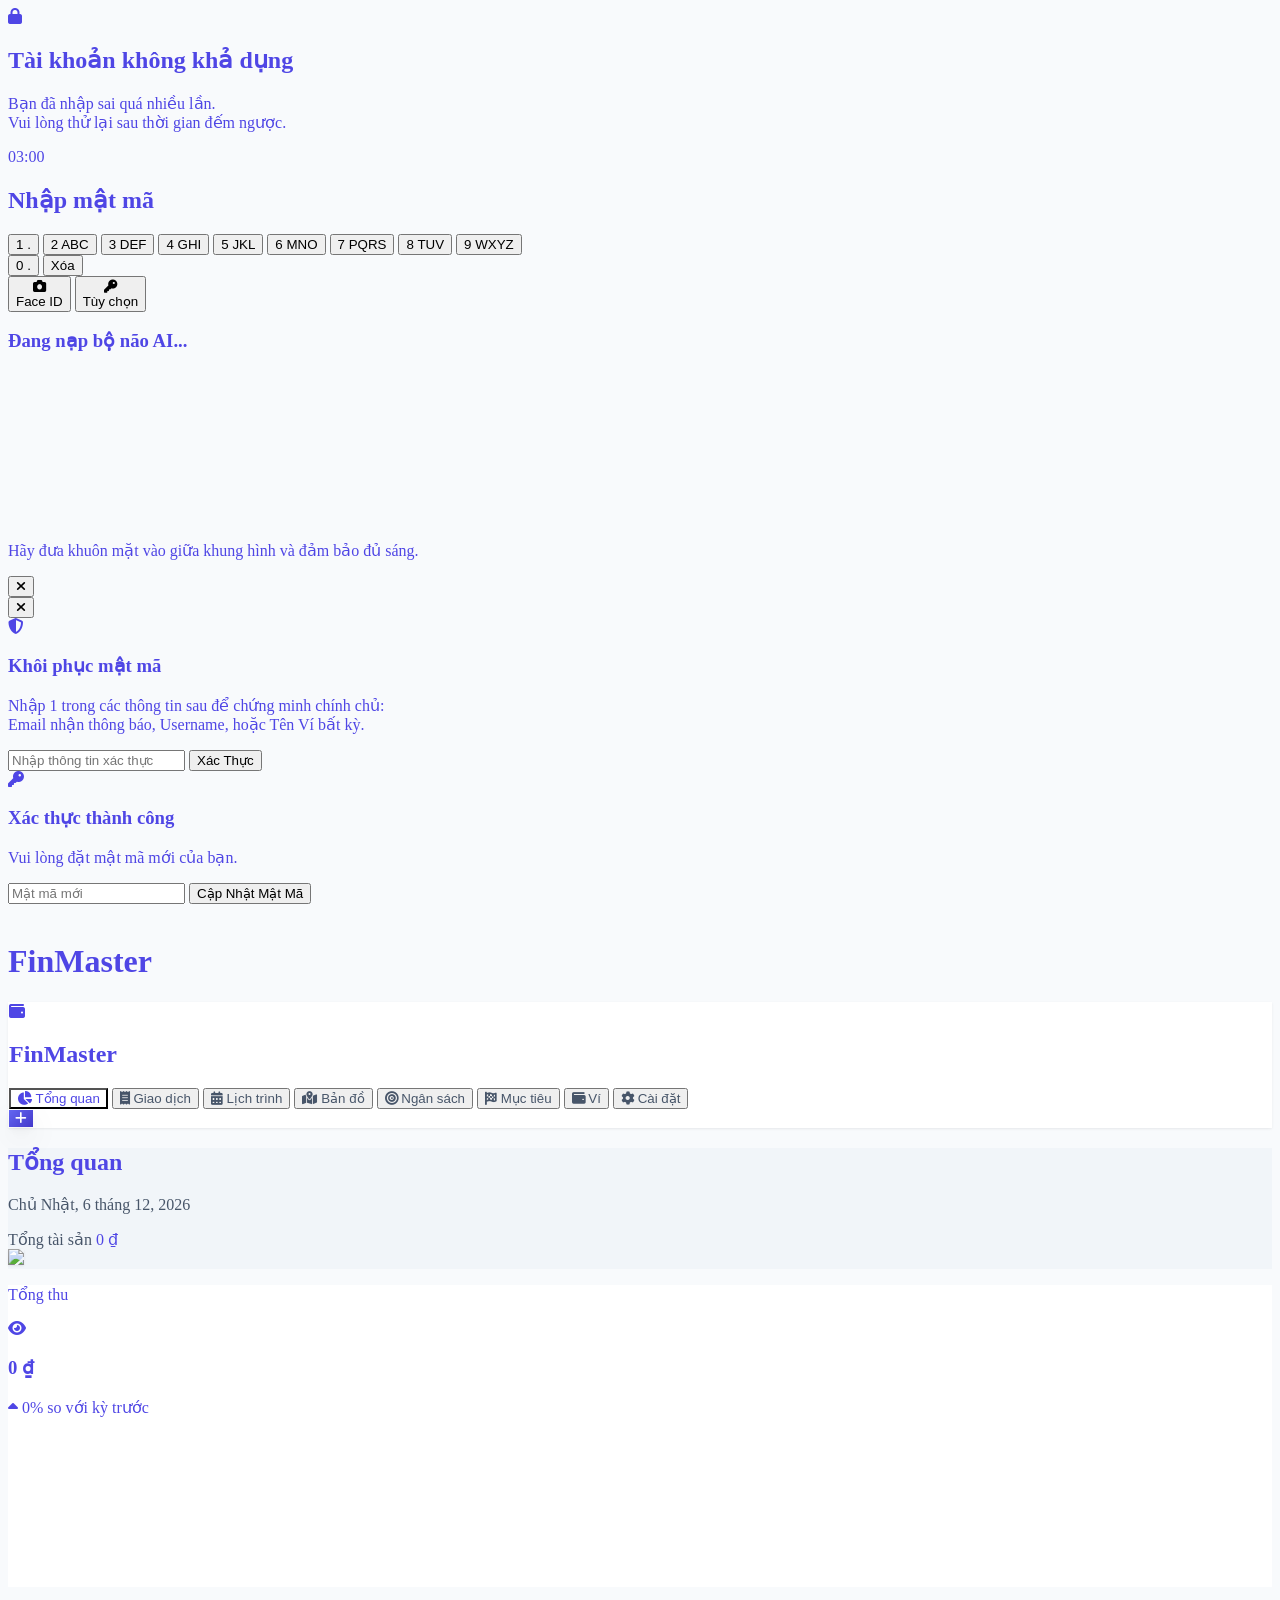
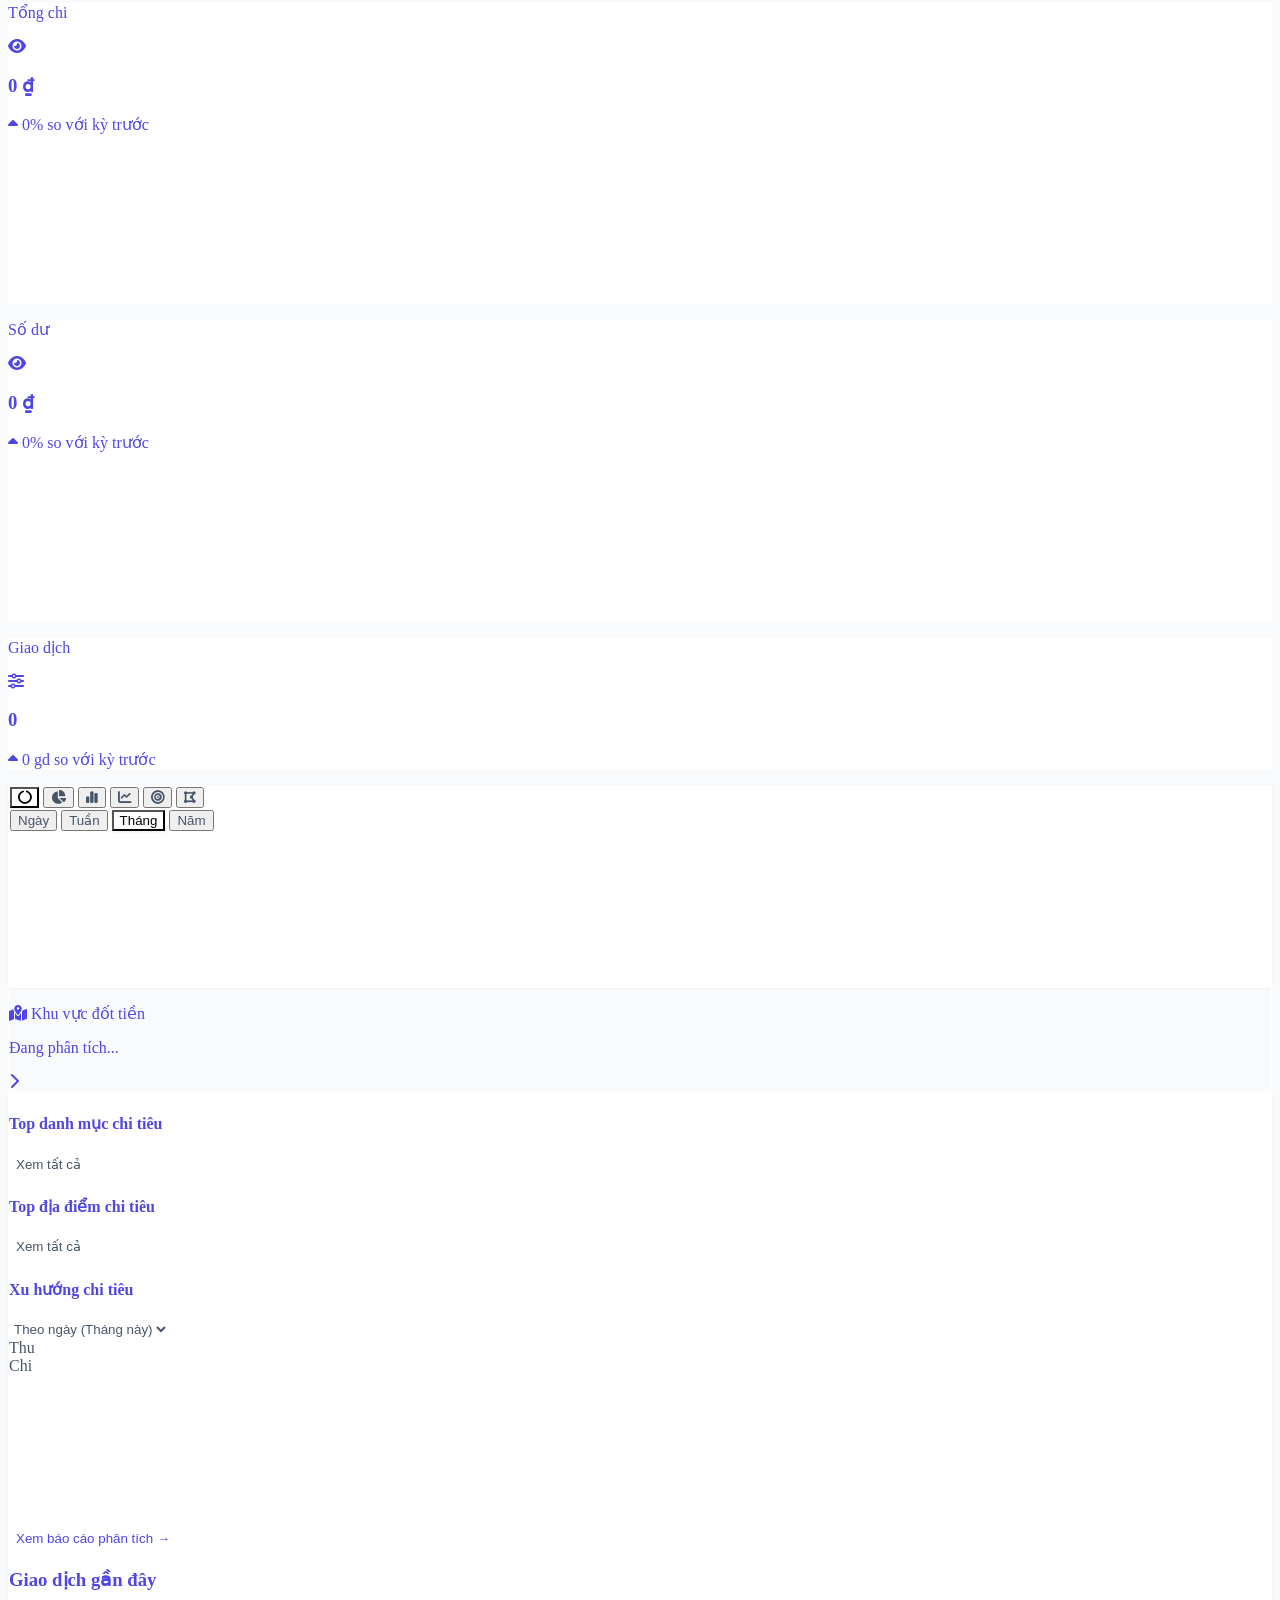
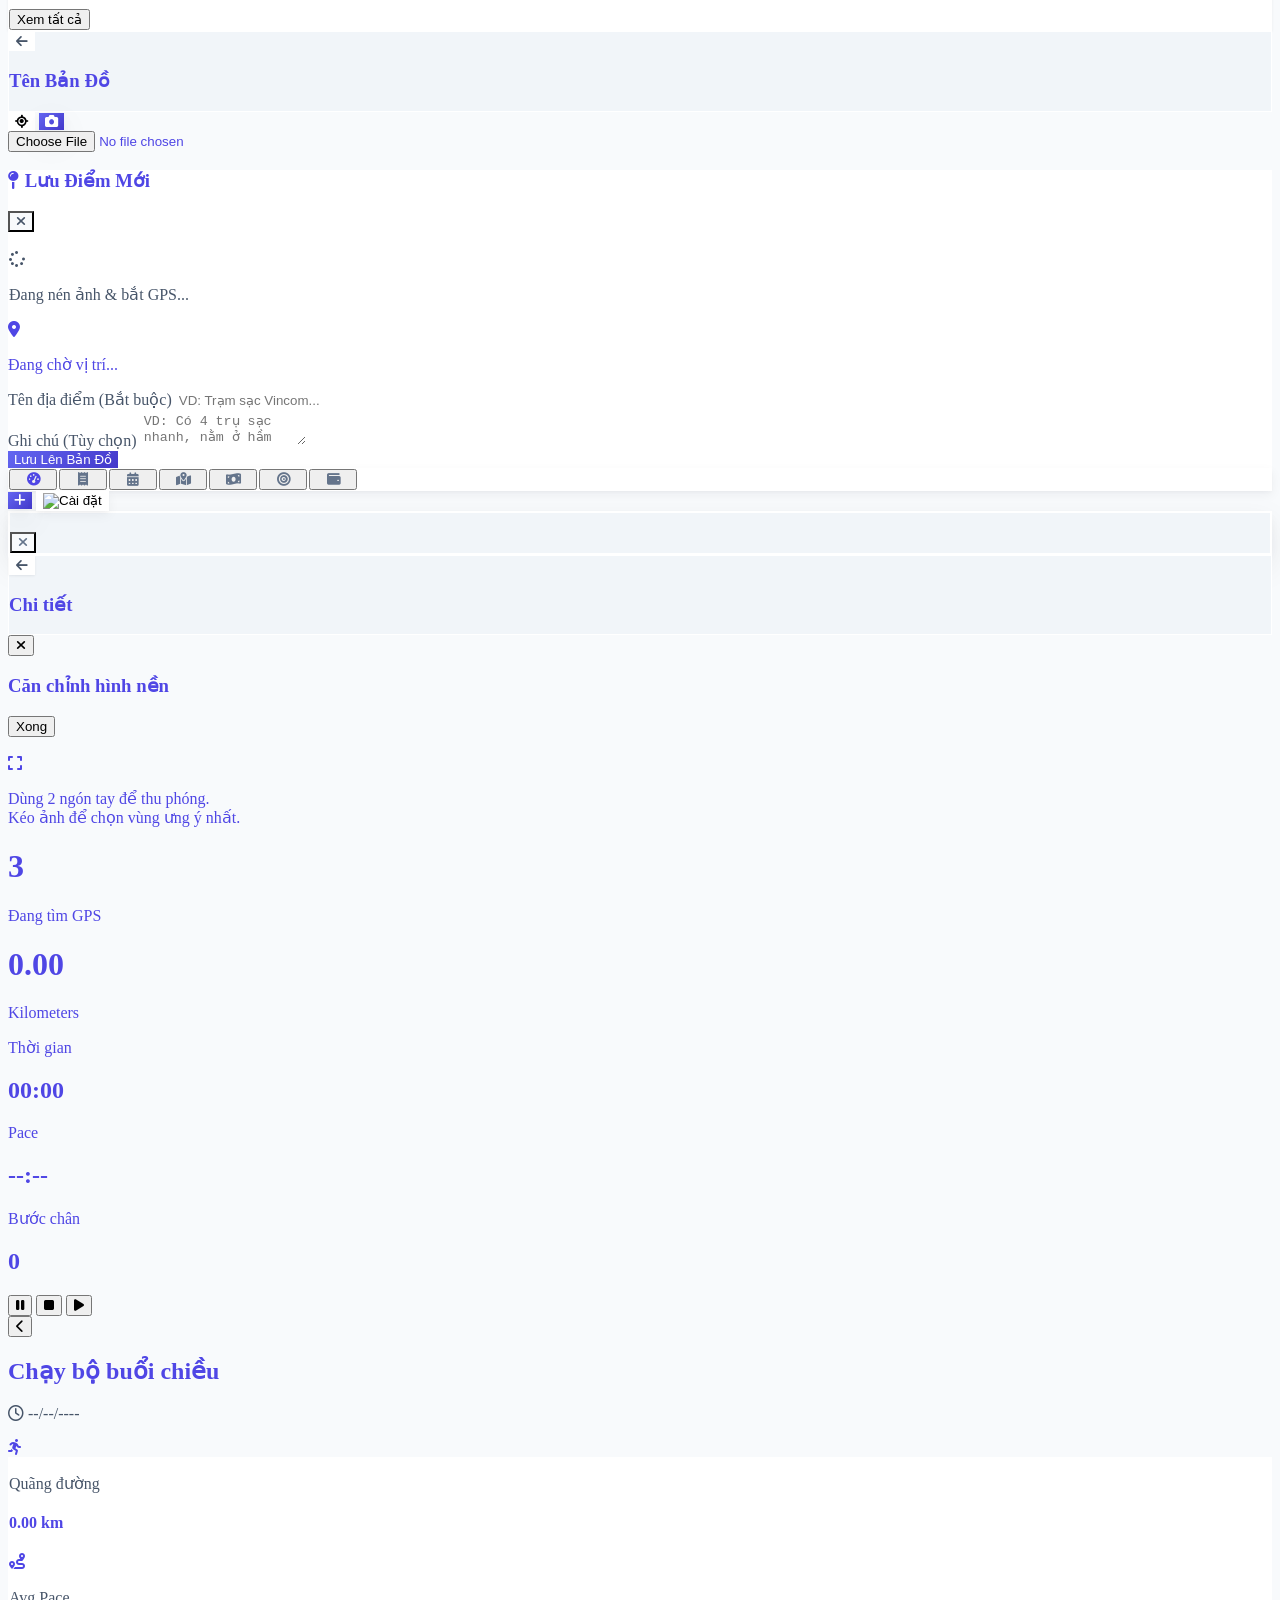
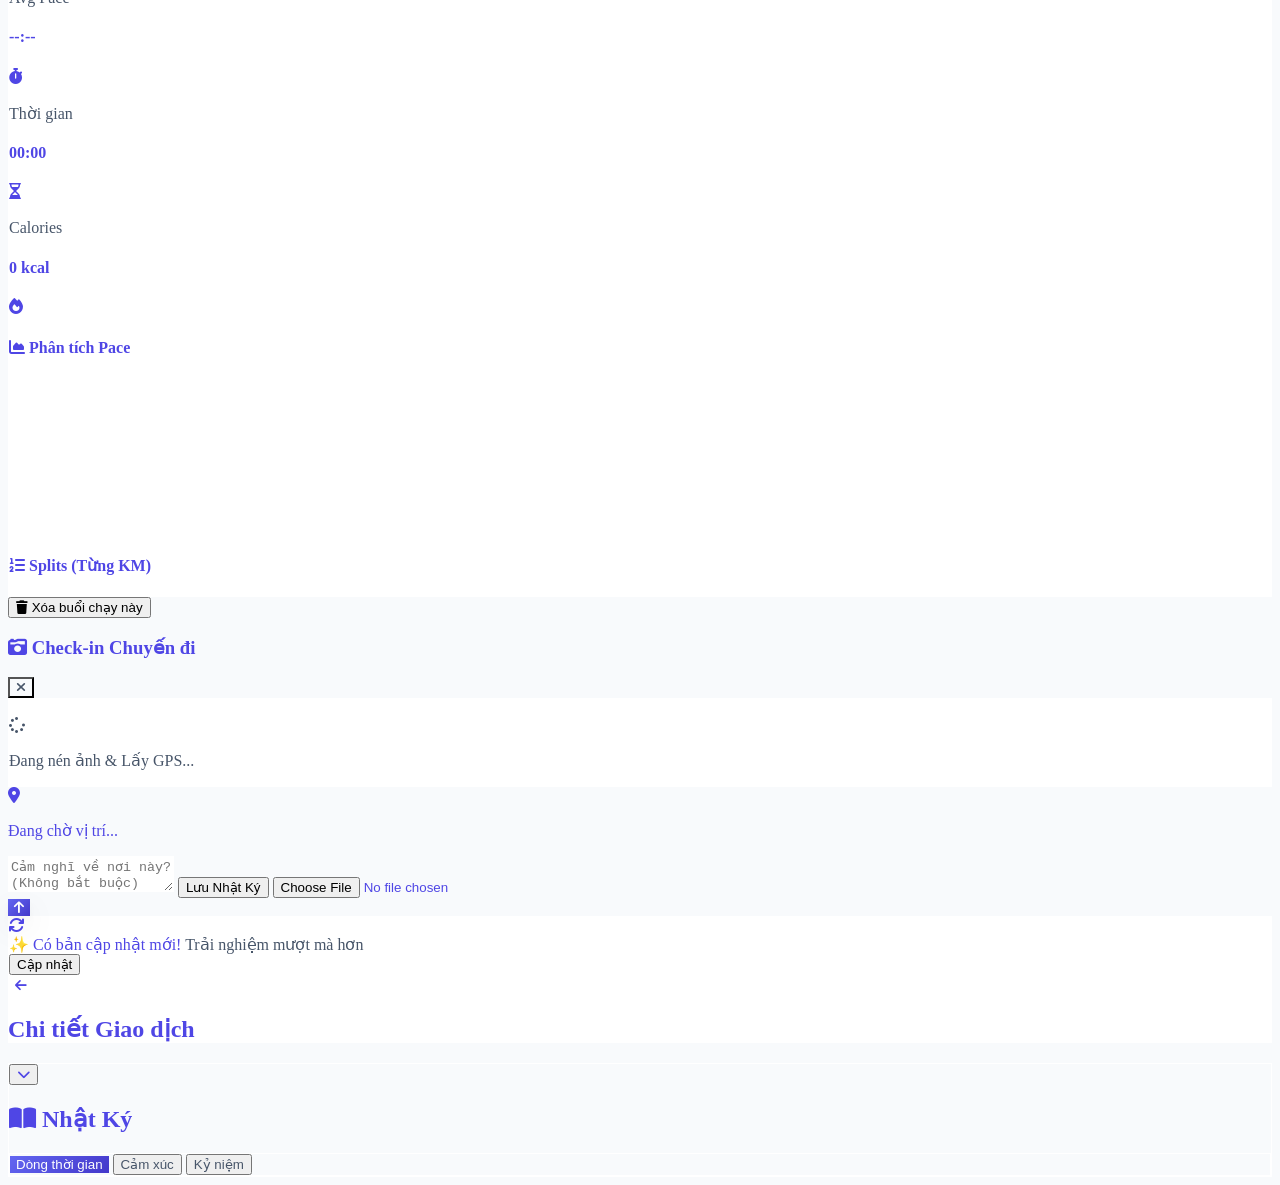
==== commit 533d6844: "update" ====
--- a/index.html
+++ b/index.html
@@ -2962,7 +2962,7 @@
             </div>
 
             <div
-              class="grid grid-cols-1 sm:grid-cols-2 gap-3"
+              class="space-y-2.5 max-h-[300px] overflow-y-auto pr-2 custom-scrollbar border-y border-dashed custom-border py-2"
               id="module-toggles-container"
             >
               <!-- JS sẽ bơm các thanh gạt công tắc vào đây -->
@@ -3425,6 +3425,7 @@
           map: true,
           custommaps: false,
           grab: false,
+          diary: false,
           favorites: false,
           budgets: true,
           running: false,
@@ -3535,6 +3536,65 @@
         return parseInt(str.toString().replace(/\./g, ""), 10);
       }
 
+      function initSwipeActions() {
+        const swipeItems = document.querySelectorAll(".swipe-item");
+        swipeItems.forEach((item) => {
+          const content = item.querySelector(".swipe-content");
+          // Bắt theo flex shrink-0 để không bị phụ thuộc vào class cố định
+          const actionsBox =
+            item.querySelector(".shrink-0.snap-end") ||
+            item.querySelector(".absolute.inset-y-0.right-0");
+          if (!content || !actionsBox) return;
+
+          let startX = 0,
+            currentX = 0,
+            isDragging = false;
+
+          item.addEventListener(
+            "touchstart",
+            (e) => {
+              startX = e.touches[0].clientX;
+              isDragging = true;
+              content.classList.remove("transition-transform", "duration-200");
+            },
+            { passive: true },
+          );
+
+          item.addEventListener(
+            "touchmove",
+            (e) => {
+              if (!isDragging) return;
+              currentX = e.touches[0].clientX;
+              let diffX = currentX - startX;
+              const maxOpen = -(actionsBox.offsetWidth + 10);
+
+              if (diffX < 0) {
+                content.style.transform = `translateX(${Math.max(diffX, maxOpen - 20)}px)`;
+              } else {
+                content.style.transform = `translateX(0px)`;
+              }
+            },
+            { passive: true },
+          );
+
+          item.addEventListener("touchend", () => {
+            if (!isDragging) return;
+            isDragging = false;
+            content.classList.add("transition-transform", "duration-200");
+
+            let diffX = currentX - startX;
+            const maxOpen = -(actionsBox.offsetWidth + 10);
+            const threshold = maxOpen / 2;
+
+            if (diffX < threshold) {
+              content.style.transform = `translateX(${maxOpen}px)`;
+            } else {
+              content.style.transform = `translateX(0px)`;
+            }
+          });
+        });
+      }
+
       function getSelectedMonth() {
         // Lấy ngày từ ô Date Picker mới của Dashboard
         const dashDate = document.getElementById("dash-date-picker");
@@ -3664,20 +3724,20 @@
 
         // Sắp xếp thứ tự các tab đúng y như trên thanh điều hướng để vuốt cho mượt
         const SWIPE_VIEWS = [
-          "dashboard",
-          "transactions",
-          "calendar",
-          "map",
-          "grab",
-          "favorites",
-          "budgets",
-          "running",
-          "debts",
-          "tasks",
-          "goals",
-          "trips",
-          "wallets",
-          "settings",
+          // "dashboard",
+          // "transactions",
+          // "calendar",
+          // "map",
+          // "grab",
+          // "favorites",
+          // "budgets",
+          // "running",
+          // "debts",
+          // "tasks",
+          // "goals",
+          // "trips",
+          // "wallets",
+          // "settings",
         ];
 
         document.addEventListener(
@@ -3963,6 +4023,7 @@
         { id: "custommaps", icon: "fa-map-pin", label: "Bản đồ cá nhân" },
         { id: "grab", icon: "fa-motorcycle", label: "Tài xế Grab" },
         { id: "favorites", icon: "fa-heart", label: "Quán ruột" },
+        { id: "diary", icon: "fa-book-open" },
         {
           id: "budgets",
           icon: "fa-bullseye",
@@ -4013,6 +4074,7 @@
           { id: "map", icon: "fa-map-location-dot" },
           { id: "custommaps", icon: "fa-map-pin" },
           { id: "grab", icon: "fa-motorcycle" },
+          { id: "diary", icon: "fa-book-open" },
           { id: "favorites", icon: "fa-heart" },
           { id: "budgets", icon: "fa-money-bill-wave" },
           { id: "running", icon: "fa-person-running" },
@@ -4033,6 +4095,8 @@
         let pillHtml = "";
         filteredPills.forEach((item) => {
           const isActive = state.currentView === item.id;
+          const onClickAction =
+            item.id === "diary" ? "openDiary()" : `switchView('${item.id}')`;
           pillHtml += `
             <button onclick="switchView('${item.id}')" class="mobile-nav-item flex-none w-12 h-12 flex items-center justify-center rounded-full transition-transform duration-150 active:scale-90">
               <i class="fa-solid ${item.icon} text-[20px] transition-colors duration-200 ${isActive ? "text-[#3b82f6] custom-icon-active" : "custom-icon"}"></i>
@@ -4044,6 +4108,10 @@
       }
 
       function switchView(viewId) {
+        if (viewId === "diary") {
+          if (typeof openDiary === "function") window.openDiary();
+          return;
+        }
         state.currentView = viewId;
 
         // Ẩn/Hiện nút cộng FAB
@@ -4056,7 +4124,8 @@
           viewId === "settings" ||
           viewId === "grab" ||
           viewId === "custommaps" ||
-          viewId === "work"
+          viewId === "work" ||
+          viewId === "diary"
         ) {
           fabMobile?.classList.add("hidden");
           fabDesktop?.classList.add("hidden");
@@ -4278,7 +4347,7 @@
                 <div class="pt-2 border-t custom-border dark:border-gray-700/80 border-dashed">
                     <label class="block text-[10px] font-bold custom-text-secondary uppercase tracking-widest mb-3 mt-4">Hạng mục nhắc nhở</label>
                     
-                    <div class="custom-bg-input rounded-2xl border custom-border overflow-hidden">
+                    <div class="custom-bg-input rounded-2xl border custom-border space-y-2.5 max-h-[300px] overflow-y-auto pr-2 custom-scrollbar border-y border-dashed custom-border py-2">
                         <!-- 1. Công việc -->
                         <div class="flex items-center justify-between p-4 border-b custom-border hover:bg-black/5 dark:hover:bg-white/5 transition-colors">
                             <div class="flex items-center gap-3.5">
@@ -4366,7 +4435,7 @@
                 </div>
 
                 <button type="submit" class="w-full py-4 custom-primary text-white rounded-2xl font-black text-lg custom-shadow-lg mt-4 active:scale-95 transition-transform duration-200 hover:brightness-110">
-                    <i class="fa-solid fa-floppy-disk mr-2"></i> Lưu Cấu Hình Nhắc Nhở
+                    <i class="fa-solid fa-floppy-disk mr-2"></i> Lưu Cấu Hình
                 </button>
             </form>
         `;
@@ -6245,8 +6314,10 @@
 
         if (!btn || !nameEl) return;
 
+        // Xóa giá trị cũ để reset trạng thái
         btn.innerHTML = '<i class="fa-solid fa-spinner fa-spin"></i>';
-        nameEl.placeholder = "Đang tự động định vị...";
+        nameEl.value = "";
+        nameEl.placeholder = "Đang bắt vệ tinh GPS...";
 
         if ("geolocation" in navigator) {
           navigator.geolocation.getCurrentPosition(
@@ -6257,29 +6328,22 @@
               lngEl.value = lng;
               btn.innerHTML =
                 '<i class="fa-solid fa-check text-success-500"></i>';
+              nameEl.placeholder = "Đang giải mã địa chỉ...";
 
               try {
-                // ĐÃ ĐỔI SANG API PHOTON KOMOOT (Không bị chặn IP gắt như Nominatim)
+                // Đã tối ưu gọi API Photon cực nhanh
                 const res = await fetch(
                   `https://photon.komoot.io/reverse?lat=${lat}&lon=${lng}`,
                 );
-
                 if (!res.ok) throw new Error("API sập");
 
                 const data = await res.json();
-                console.log("📍 PHOTON ADDRESS:", data);
-
                 if (data.features && data.features.length > 0) {
                   const props = data.features[0].properties;
-
-                  // 1. Moi tên đường hoặc tên địa danh (Nhà hát, Công viên...)
                   const street = props.street || props.name || "";
-
-                  // 2. Moi Phường / Xã / Quận
                   const district =
                     props.district || props.locality || props.city || "";
 
-                  // 3. Lắp ráp logic
                   let locStr = "";
                   if (street && district && street !== district) {
                     locStr = `${street}, ${district}`;
@@ -6288,25 +6352,40 @@
                   } else if (district) {
                     locStr = district;
                   } else {
-                    locStr = "Khu vực chưa có dữ liệu";
+                    locStr = "Khu vực chưa có tên";
                   }
-
-                  // 4. Gán kết quả vào ô Input
                   nameEl.value = locStr;
                 } else {
-                  throw new Error("Không có dữ liệu vị trí này");
+                  throw new Error("Không có dữ liệu");
                 }
               } catch (e) {
                 console.error("Lỗi lấy địa chỉ:", e);
-                nameEl.value = "Chưa xác định được tên đường";
+                // Nếu API sập thì văng tọa độ ra cho ông thấy
+                nameEl.value = `Tọa độ: ${lat.toFixed(4)}, ${lng.toFixed(4)}`;
               }
             },
-            () => {
+            (err) => {
+              // Bắt đúng từng loại bệnh để báo lỗi chính xác
               btn.innerHTML =
                 '<i class="fa-solid fa-location-crosshairs text-danger-500"></i>';
-              nameEl.placeholder = "Chưa bật định vị GPS!";
+
+              if (err.code === 1) {
+                nameEl.value = "Bị từ chối quyền GPS (Bật trong Cài đặt)!";
+              } else if (err.code === 2) {
+                nameEl.value = "Không tìm thấy tín hiệu vệ tinh!";
+              } else if (err.code === 3) {
+                nameEl.value = "Quá thời gian lấy GPS, bấm lại lần nữa!";
+              } else {
+                nameEl.value = "Lỗi định vị chưa xác định!";
+              }
+              // Đổi màu text thành màu đỏ cho nó cảnh báo
+              nameEl.classList.add("text-danger-500");
             },
+            // 🔥 ĐÂY CHÍNH LÀ PHẦN SỬA LỖI CỐT LÕI: Ép điện thoại phải vắt kiệt sức lực để tìm GPS
+            { enableHighAccuracy: true, timeout: 10000, maximumAge: 0 },
           );
+        } else {
+          nameEl.value = "Trình duyệt không hỗ trợ GPS";
         }
       }
       function setTxFilter(val) {
@@ -6656,68 +6735,9 @@
           else {
             container.className = "border custom-border rounded-3xl"; // Trả lại viền bao ngoài
 
+            // GỌI HÀM VUỐT CSS MỚI TINH TỪ tx-detail.js THAY CHO MỚ HỖN ĐỘN CŨ
             container.innerHTML = filteredTx
-              .map((tx) => {
-                const isInc = tx.type === "income";
-                const cat = state.categories.find(
-                  (c) => c.id === tx.category,
-                ) || {
-                  name: "Khác",
-                  icon: "📦",
-                  color: "bg-gray-100 text-gray-600",
-                };
-                const wallet = state.wallets.find(
-                  (w) => w.id === tx.walletId,
-                ) || { name: "Ví đã xóa", icon: "💳" };
-
-                return `
-                    <div class="relative overflow-hidden border-b custom-border dark:border-gray-800/50 swipe-item last:border-0">
-                        <div class="absolute inset-y-0 right-0 flex items-center justify-end gap-3 pr-4 z-0">
-                            <button onclick="openModal('transaction', '${tx.id}')" class="flex flex-col items-center justify-center group outline-none w-12">
-                                <div class="w-12 h-12 rounded-full bg-gray-500 text-white flex items-center justify-center text-xl mb-1 active:scale-90 transition-transform shadow-md">
-                                    <i class="fa-solid fa-pen"></i>
-                                </div>
-                            </button>
-                            <button onclick="deleteTransaction('${tx.id}')" class="flex flex-col items-center justify-center group outline-none w-12">
-                                <div class="w-12 h-12 rounded-full bg-danger-500 text-white flex items-center justify-center text-xl mb-1 active:scale-90 transition-transform shadow-md">
-                                    <i class="fa-solid fa-trash"></i>
-                                </div>
-                            </button>
-                        </div>
-
-                        <div class="relative custom-bg-card dark:bg-gray-800 p-4 flex items-center gap-4 transition-transform duration-200 swipe-content z-10 custom-shadow-sm cursor-pointer  dark:hover:bg-gray-700/50" onclick="openModal('transaction', '${tx.id}')">
-                            <div class="w-14 h-14 rounded-2xl flex items-center justify-center text-2xl custom-shadow-sm ${cat.color} overflow-hidden shrink-0 border custom-border">
-                                ${tx.image && tx.image.length > 50 ? `<img src="${tx.image}" class="w-full h-full object-cover" onclick="event.stopPropagation(); openImageModal(this.src)">` : `<span class="text-2xl">${cat.icon}</span>`}
-                            </div>
-                            <div class="flex-1 min-w-0 py-0.5">
-                                <div class="flex items-center gap-2 mb-1">
-                                    <p class="font-bold text-sm custom-text dark:text-white truncate">${cat.name}</p>
-                                    <span class="shrink-0 text-[9px] font-bold px-1.5 py-0.5 rounded bg-gray-100 dark:bg-gray-700 custom-text-secondary border custom-border">${wallet.icon} ${wallet.name}</span>
-                                </div>
-                                <p class="text-[11px] custom-text-secondary truncate mb-1.5">${tx.note || "Không có ghi chú"}</p>
-                                
-                                <!-- Đã tách Thời gian và Địa chỉ thành 2 dòng riêng biệt -->
-                                <div class="flex flex-col gap-1">
-                                    <p class="text-[10px] custom-text-secondary font-medium truncate flex items-center gap-1.5">
-                                        <i class="fa-regular fa-clock"></i> ${formatDateTime(tx.date)}
-                                    </p>
-                                    ${
-                                      tx.locationName
-                                        ? `
-                                    <p class="text-[10px] custom-text-secondary font-medium truncate flex items-center gap-1.5">
-                                        <i class="fa-solid fa-location-dot text-rose-500"></i> <span>${formatShortAddress(tx.locationName)}</span>
-                                    </p>`
-                                        : ""
-                                    }
-                                </div>
-                            </div>
-                            <div class="text-right shrink-0 ml-2">
-                                <p class="font-black text-base ${isInc ? "text-success-500" : "custom-text dark:text-white"}">${isInc ? "+" : "-"}${formatMoney(tx.amount)}</p>
-                            </div>
-                        </div>
-                    </div>
-                `;
-              })
+              .map((tx) => createSwipeableTxCard(tx))
               .join("");
 
             if (typeof initSwipeActions === "function") initSwipeActions();
@@ -14890,7 +14910,7 @@
 
             html += `
             <div class="relative overflow-hidden rounded-2xl mb-3 border custom-border shadow-sm swipe-item custom-bg-card dark:bg-gray-800">
-                <div class="absolute inset-y-0 right-0 flex items-center justify-end gap-2 pr-3 z-0">
+                <div class="actions-container absolute inset-y-0 right-0 flex items-center justify-end gap-2 pr-3 z-0">
                     <button onclick="viewTransactionOnMap('${tx.id}', ${latStr}, ${lngStr})" class="flex flex-col items-center justify-center group outline-none w-14 h-full">
                         <div class="w-10 h-10 rounded-full bg-blue-500 text-white flex items-center justify-center text-lg mb-1 active:scale-90 transition-transform shadow-md">
                             <i class="fa-solid fa-map-location-dot"></i>
@@ -15960,11 +15980,13 @@
       let currentFaceMode = "login"; // 'login' hoặc 'register'
 
       // 1. Tải Model AI
+      // 1. Tải Model AI
       async function loadFaceModels() {
         if (isFaceAPIReady) return true;
         try {
-          // Kéo bộ não AI từ server về
-          const MODEL_URL = "https://vladmandic.github.io/face-api/model/";
+          // Dùng server JSDelivr cực mạnh, đéo bao giờ bị lỗi CORS
+          const MODEL_URL =
+            "https://cdn.jsdelivr.net/npm/@vladmandic/face-api/model/";
           await Promise.all([
             faceapi.nets.tinyFaceDetector.loadFromUri(MODEL_URL),
             faceapi.nets.faceLandmark68Net.loadFromUri(MODEL_URL),
@@ -16008,6 +16030,10 @@
         if (faceInterval) clearInterval(faceInterval);
         document.getElementById("face-id-overlay").classList.add("hidden");
 
+        document.getElementById("pincode-ui").style.display = "flex";
+        const lockoutUi = document.getElementById("lockout-ui");
+        if (lockoutUi) lockoutUi.style.display = "";
+
         // Trả lại khung viền mặc định
         document.getElementById("face-cam-frame").className =
           "relative w-64 h-64 rounded-full overflow-hidden border-[6px] border-[#333333] shadow-[0_0_50px_rgba(0,0,0,0.8)] transition-colors duration-300";
@@ -16037,6 +16063,10 @@
         const video = document.getElementById("face-video");
         const canvas = document.getElementById("face-canvas");
         const frame = document.getElementById("face-cam-frame");
+        document.getElementById("pincode-ui").style.display = "none";
+        const lockoutUi = document.getElementById("lockout-ui");
+        if (lockoutUi) lockoutUnlockMaybe = lockoutUi.style.display;
+        if (lockoutUi) lockoutUi.style.display = "none";
 
         overlay.classList.remove("hidden");
         statusEl.innerText = "Đang nạp bộ não AI...";
@@ -16214,6 +16244,12 @@
           color: "text-green-600",
         },
         {
+          id: "diary",
+          name: "Xem nhật ký của bạn",
+          icon: "fa-book-open",
+          color: "text-orange-600",
+        },
+        {
           id: "running",
           name: "Theo dõi Chạy bộ",
           icon: "fa-person-running",
@@ -16285,7 +16321,10 @@
         renderModuleToggles();
       };
     </script>
+
+    <script src="tx-detail.js"></script>
     <script src="work.js"></script>
     <script src="image.js"></script>
+    <script src="./diary.js"></script>
   </body>
 </html>
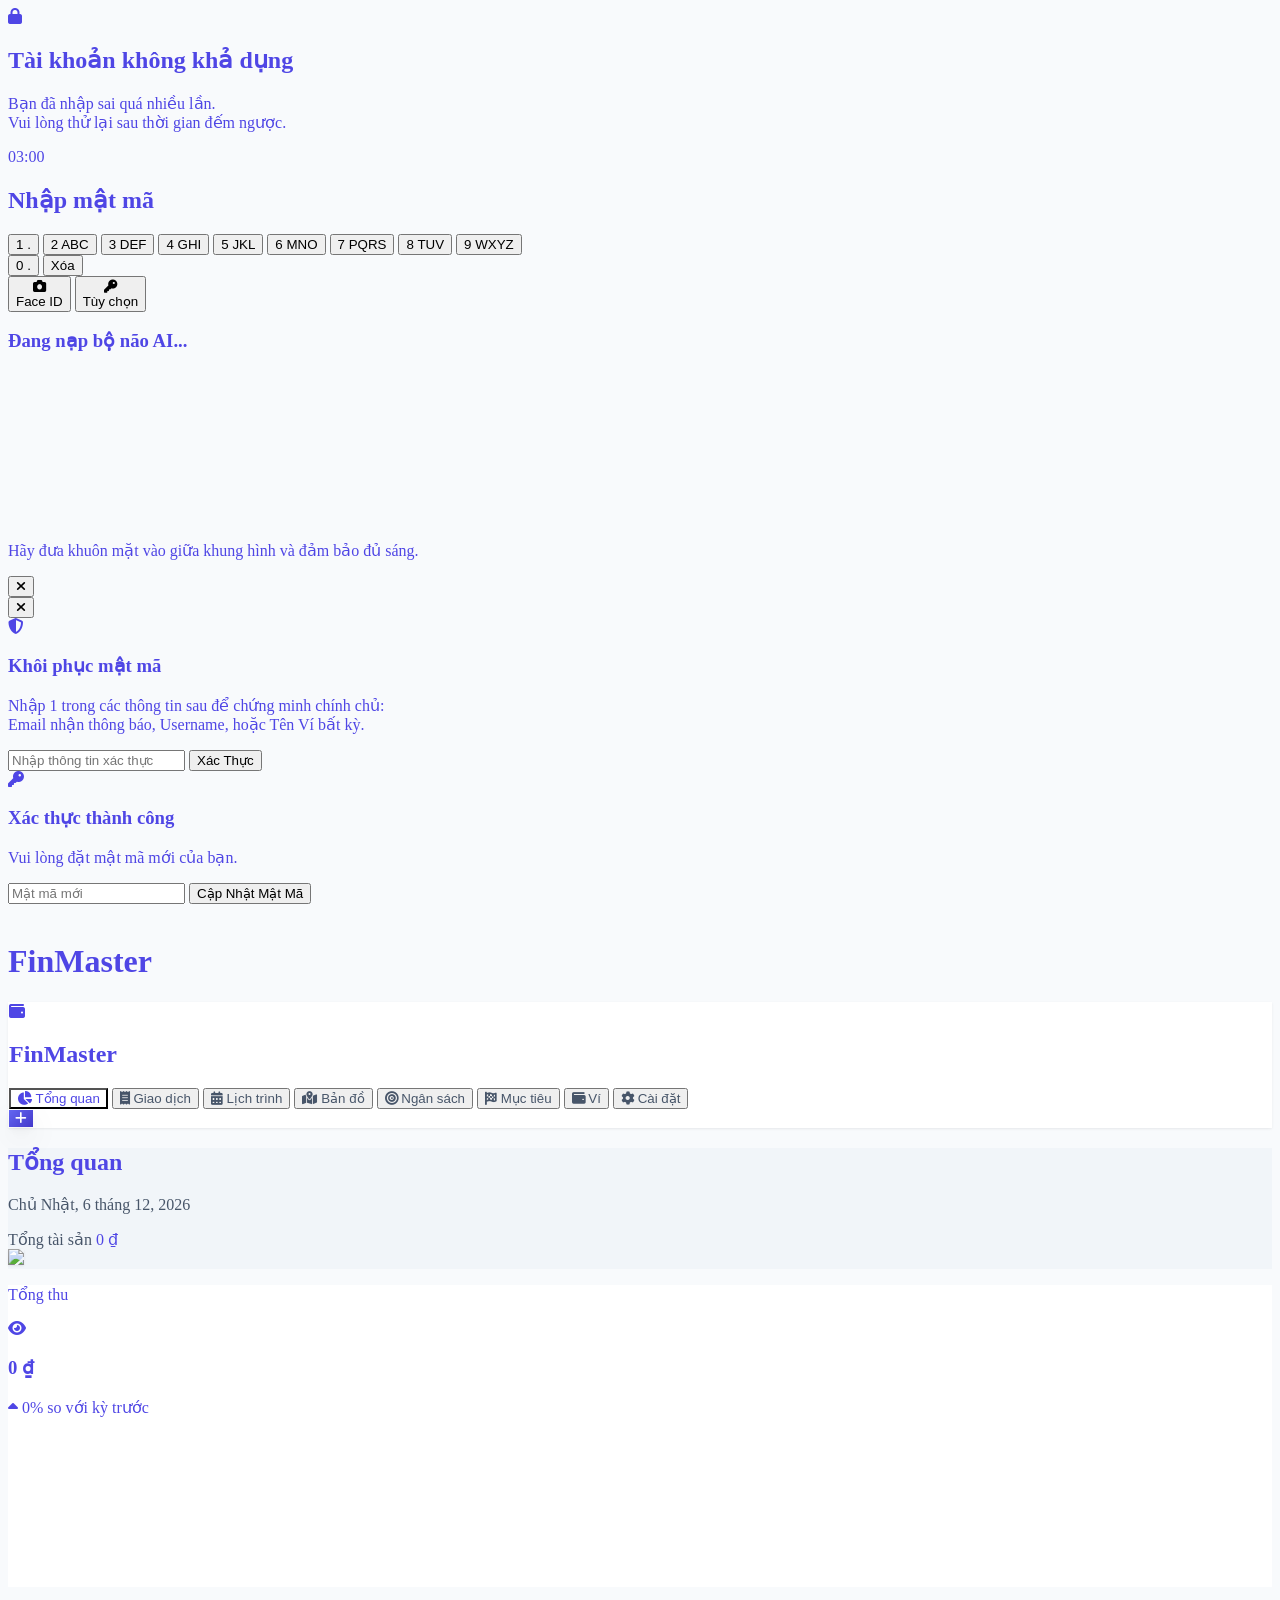
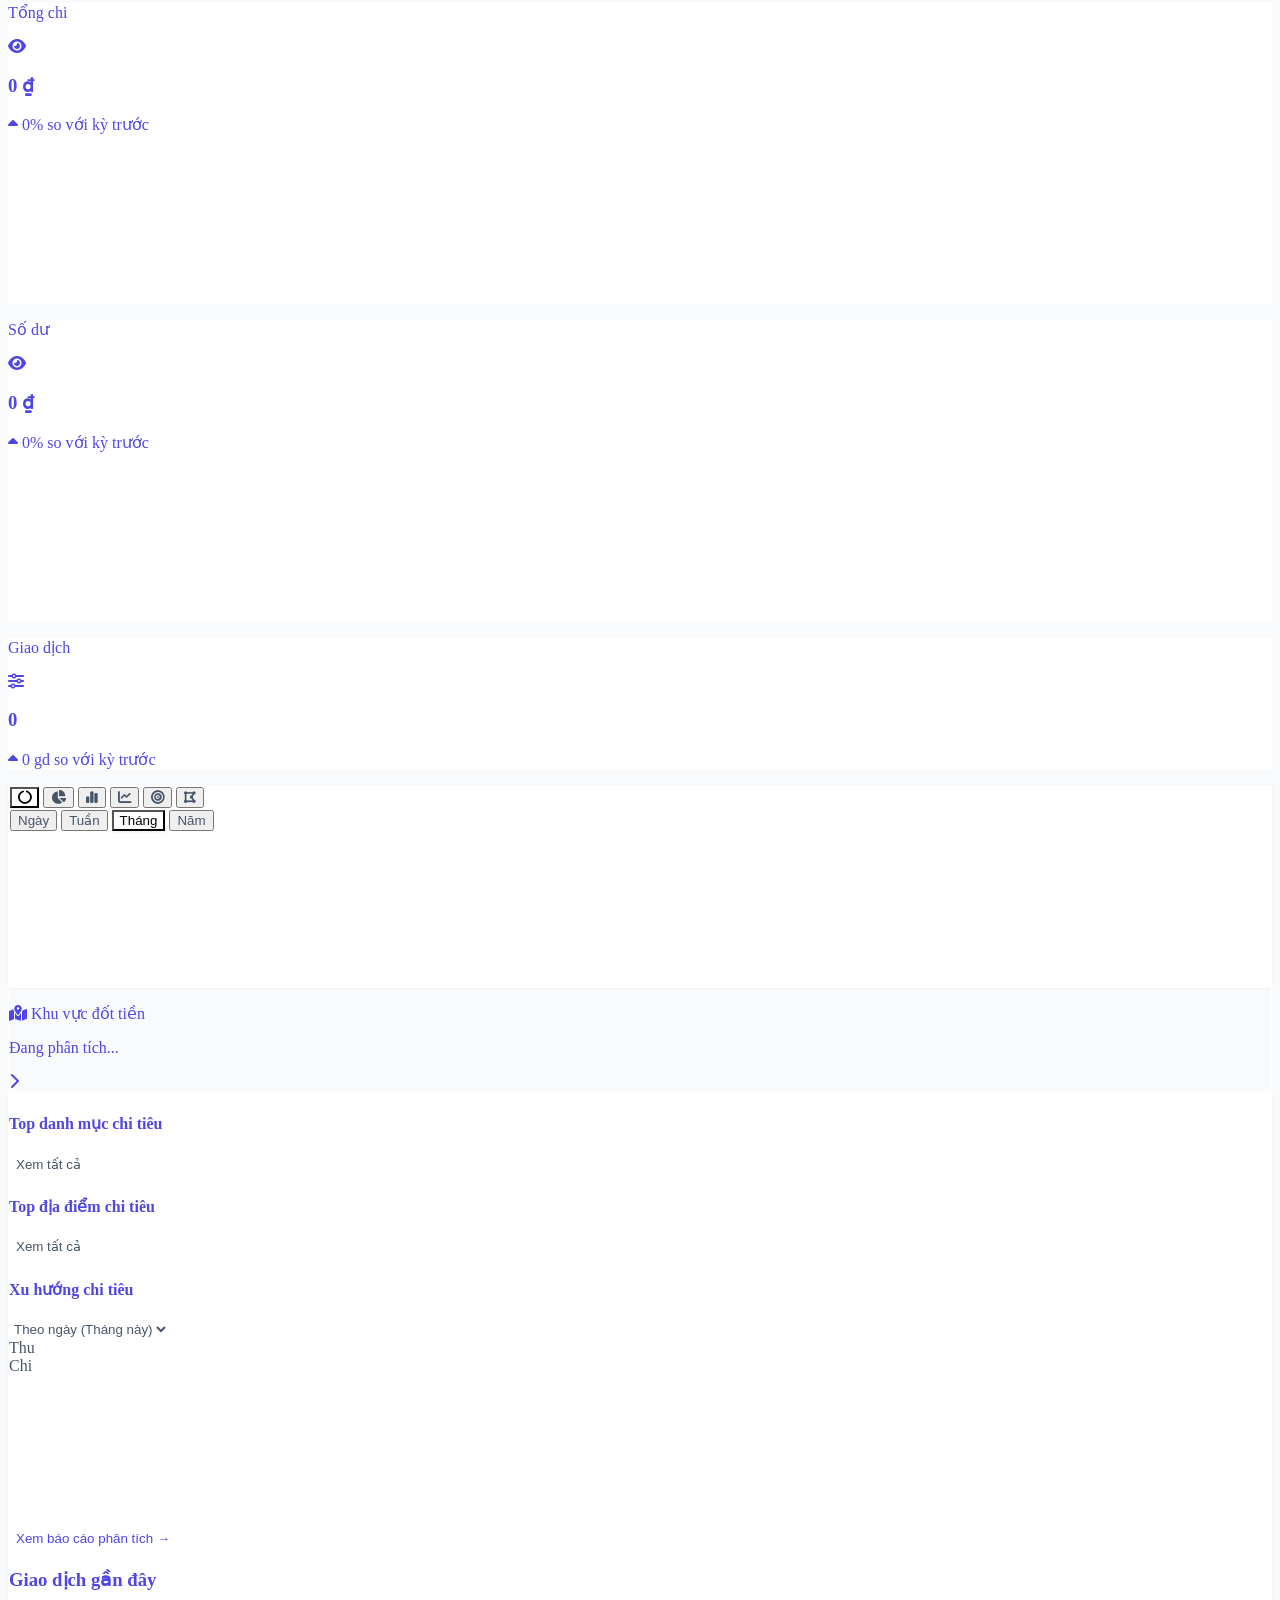
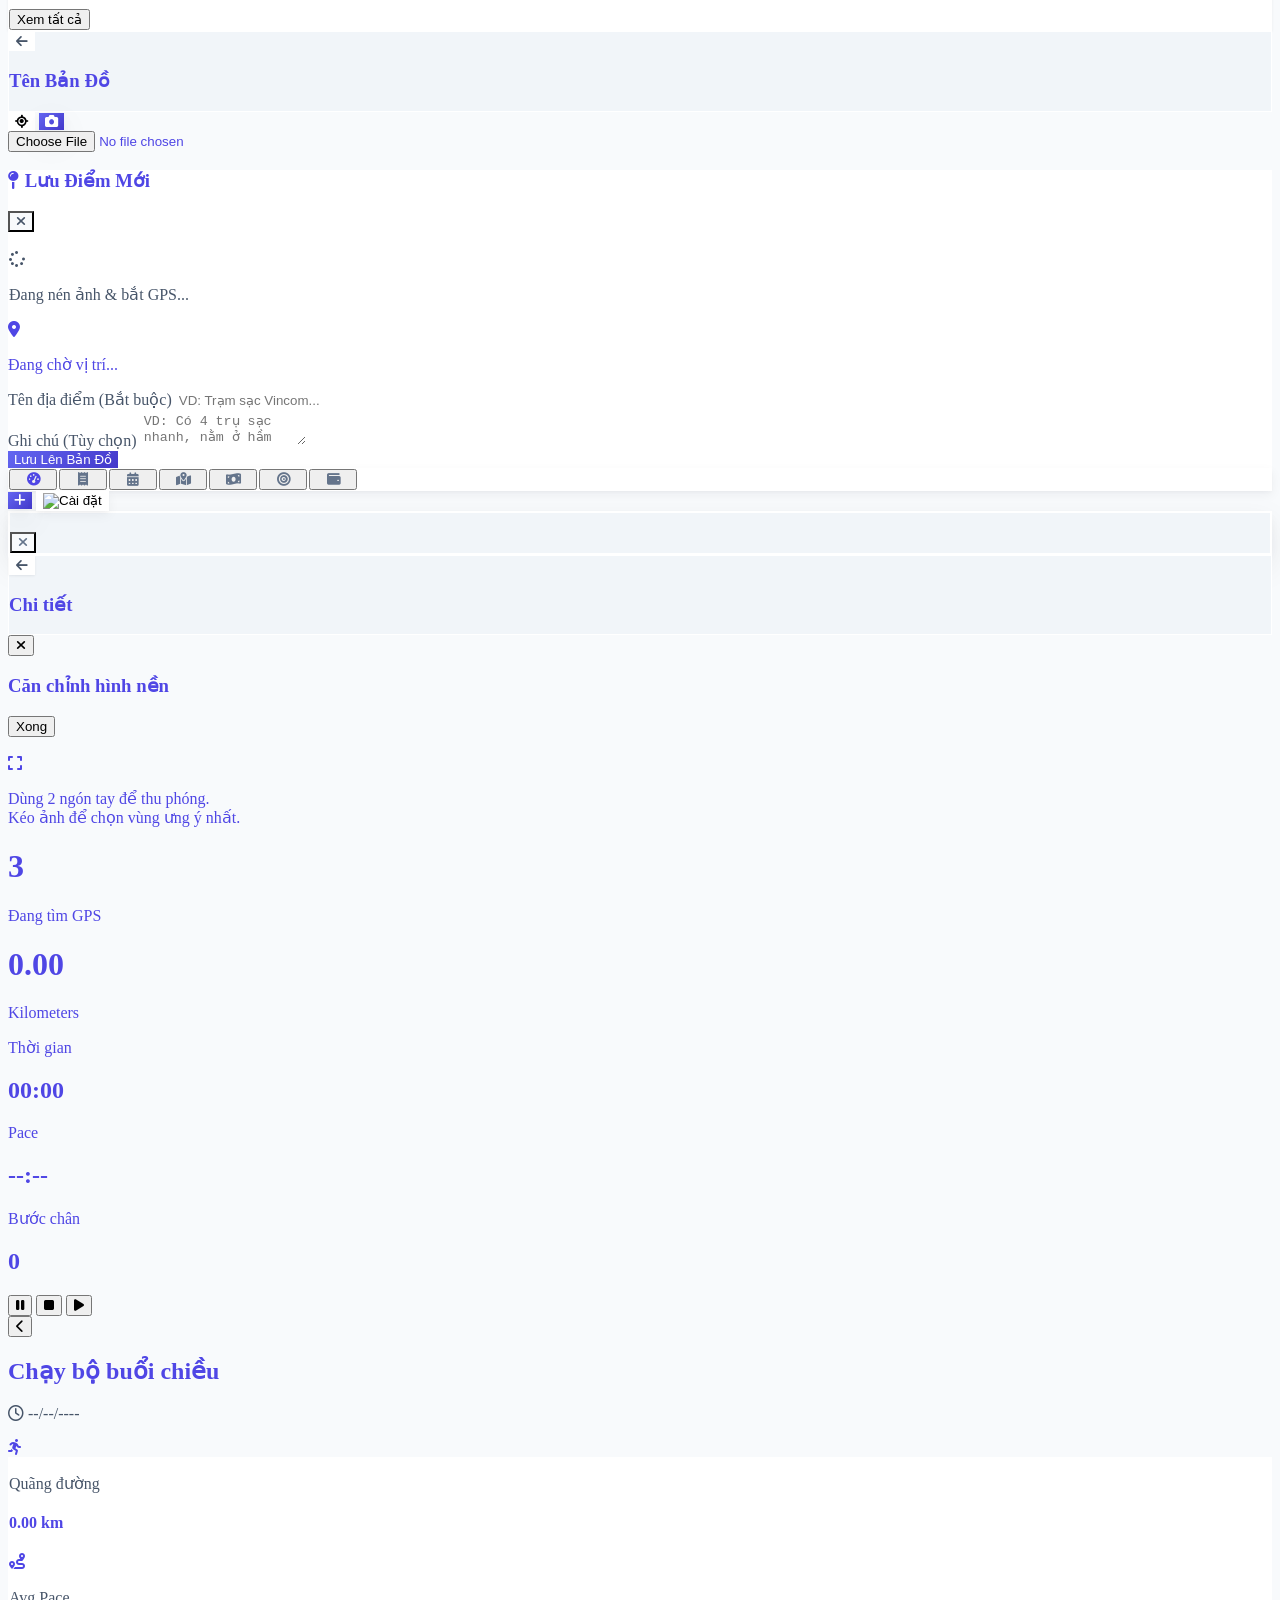
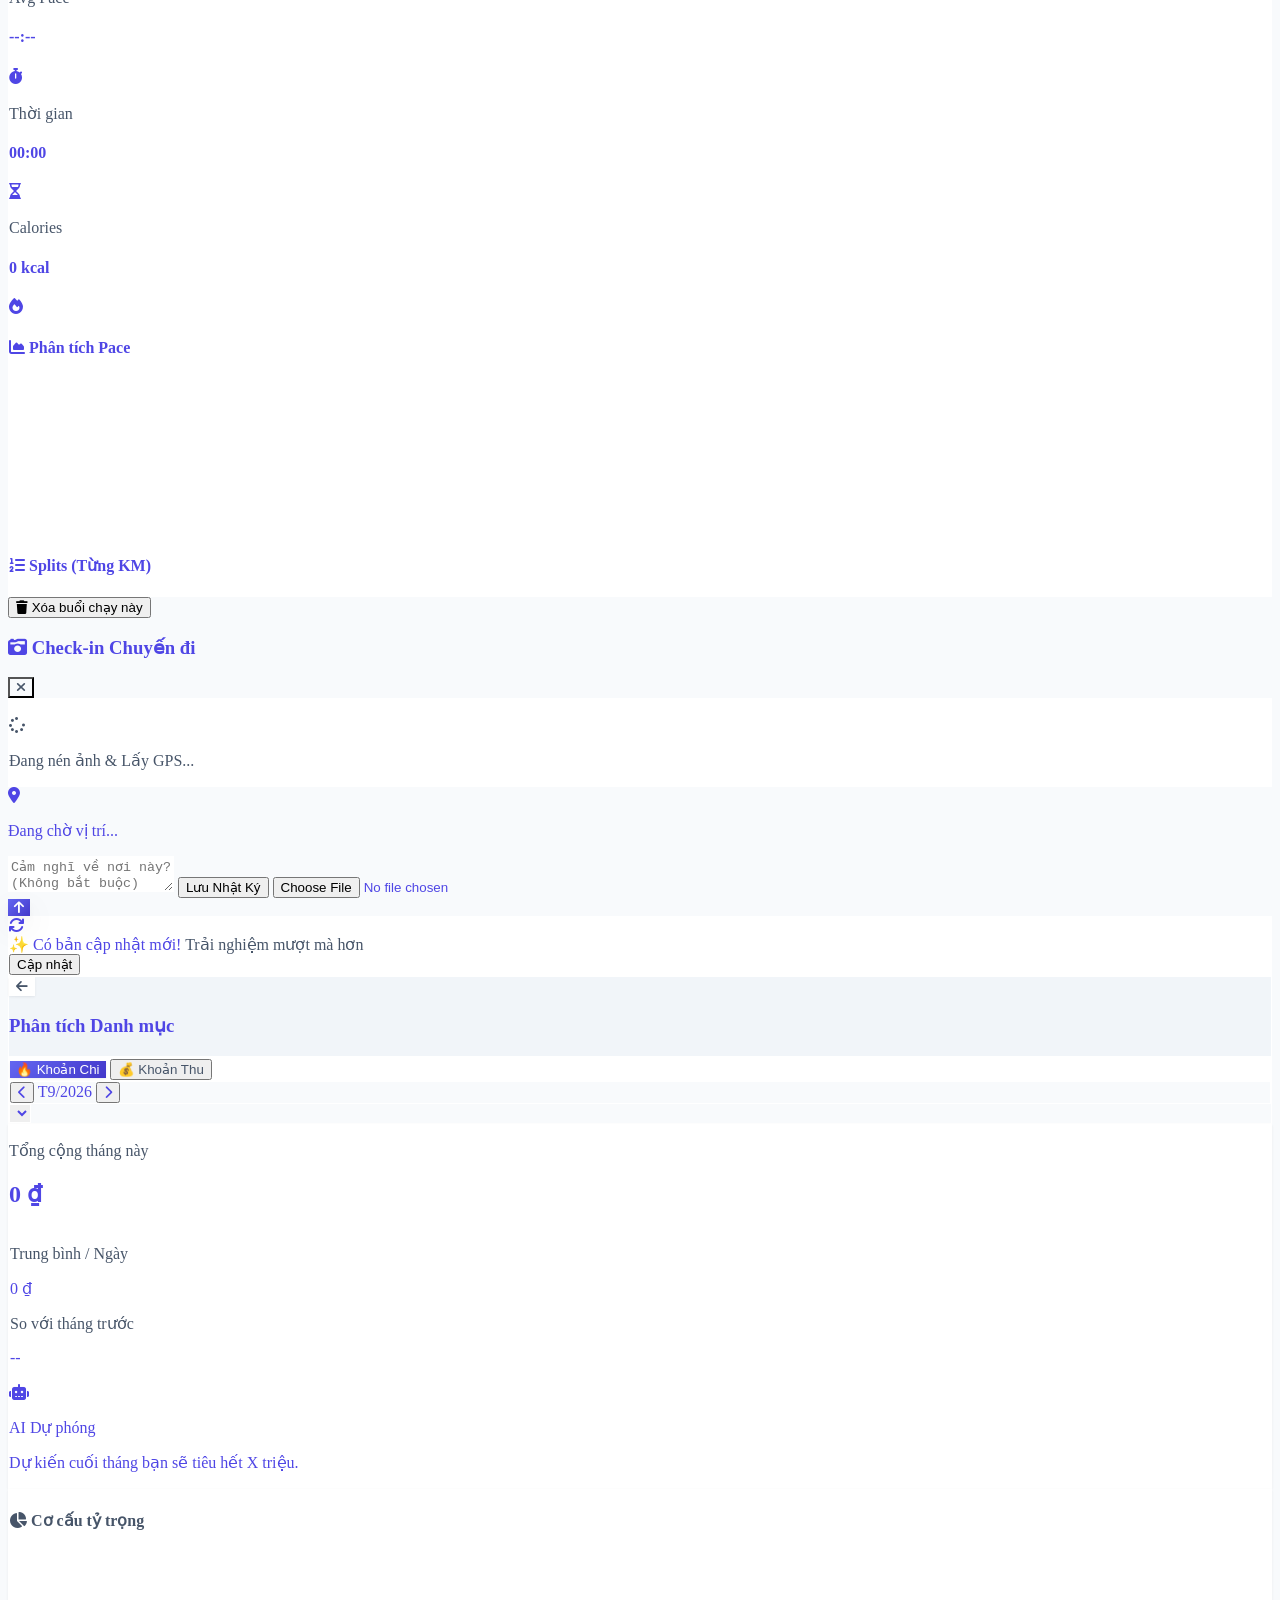
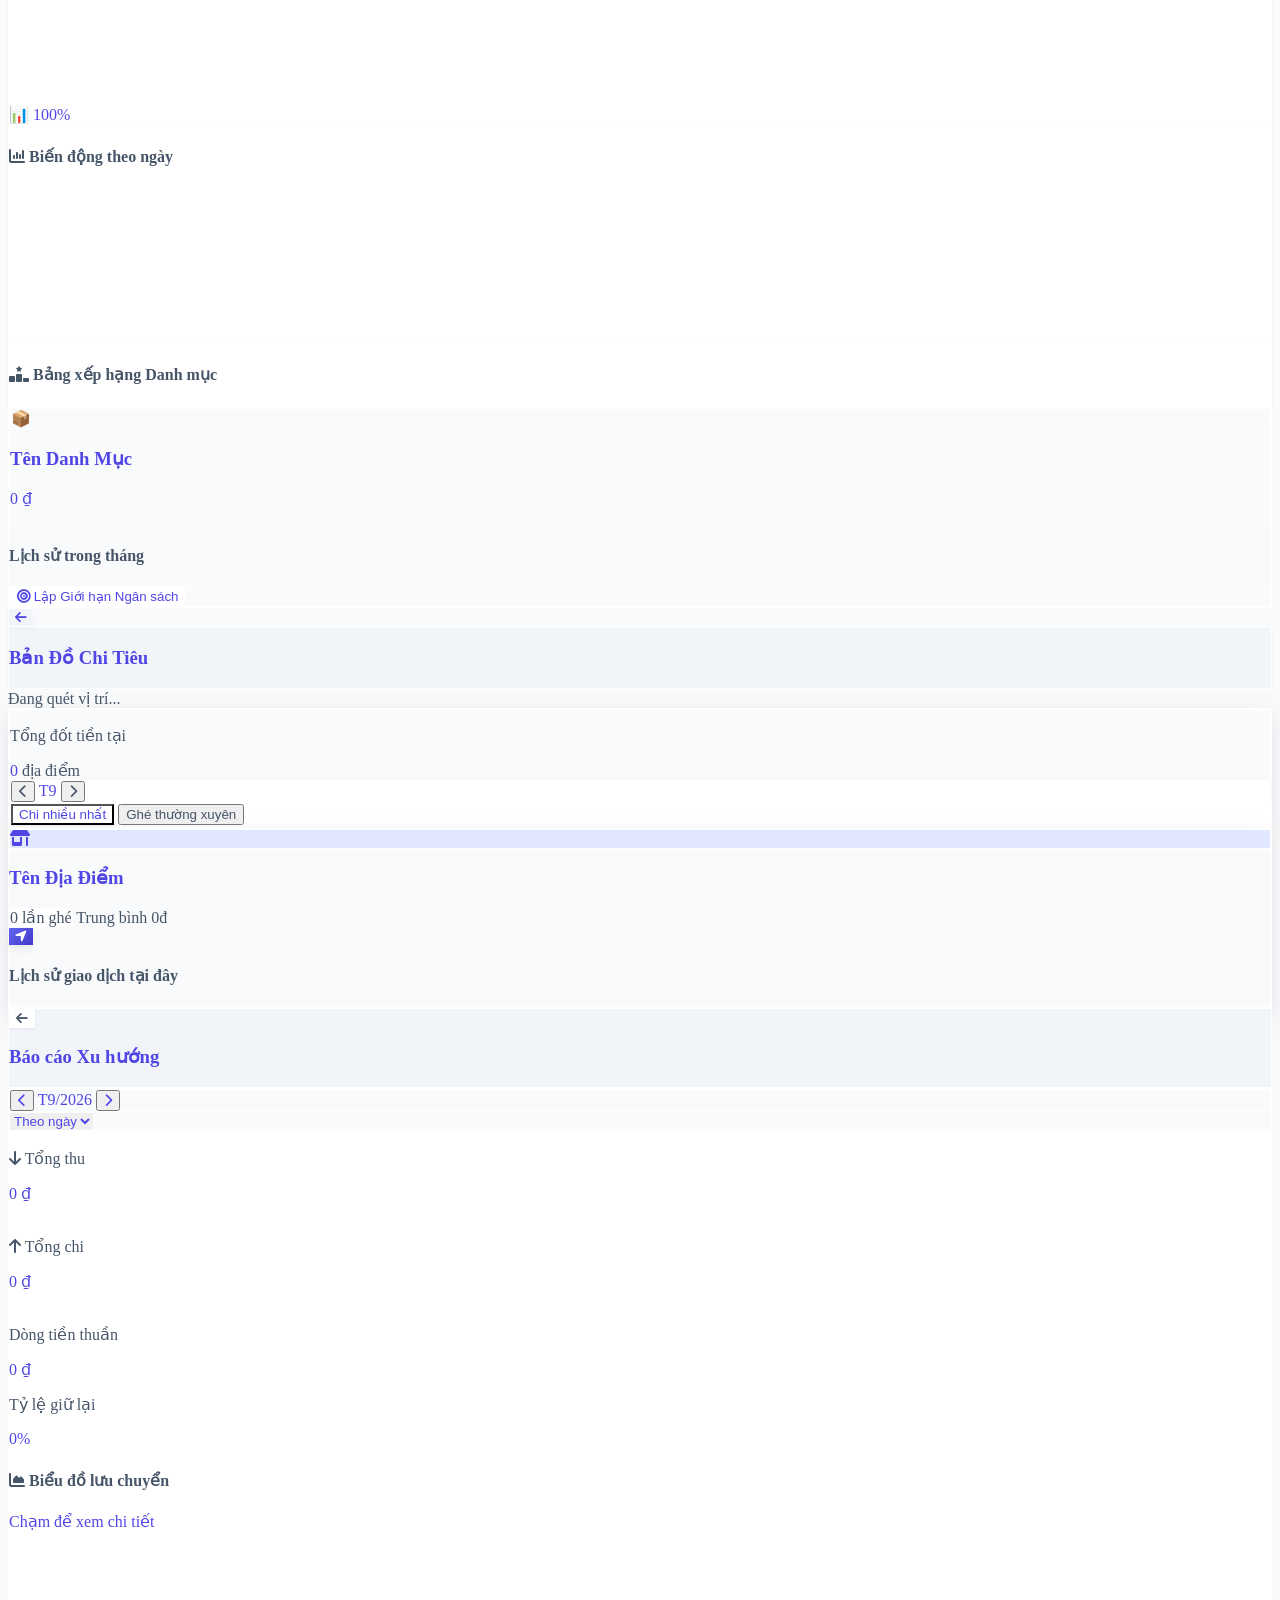
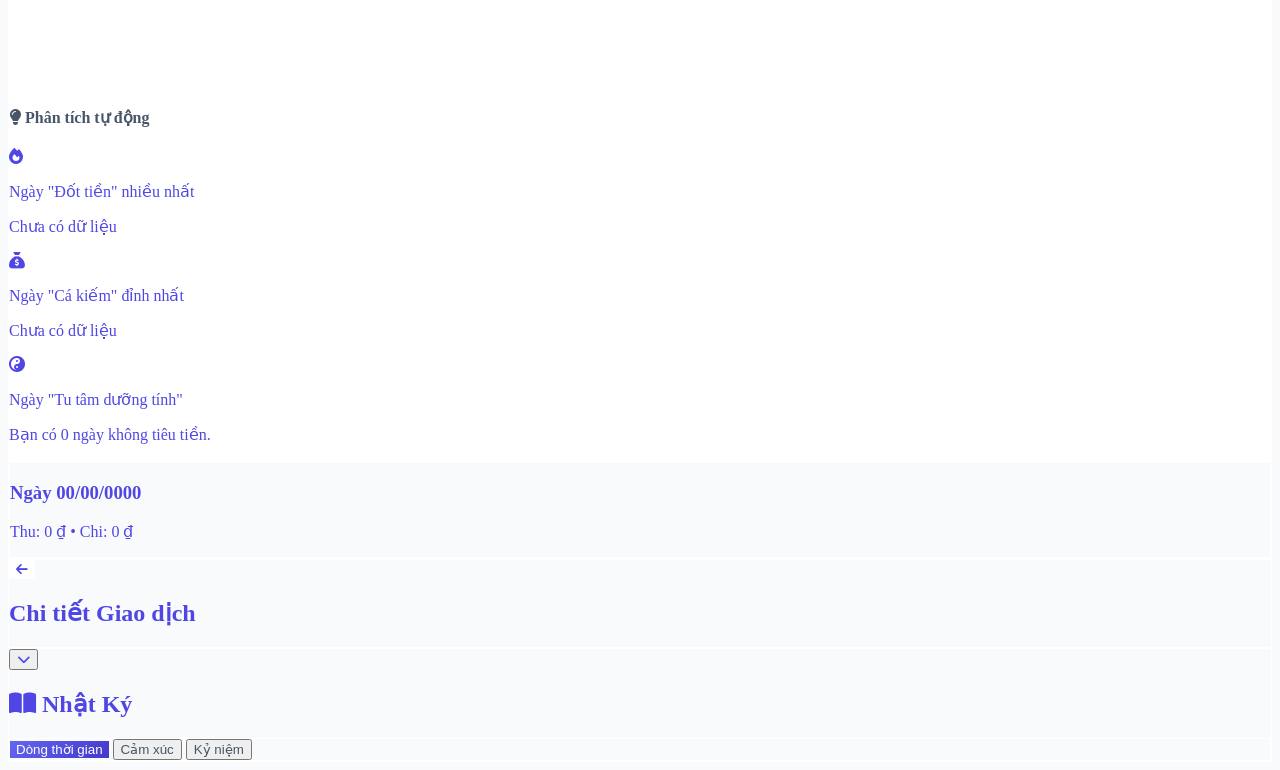
==== commit ef4a68a2: "update" ====
--- a/index.html
+++ b/index.html
@@ -1236,7 +1236,7 @@
                     Top danh mục chi tiêu
                   </h4>
                   <button
-                    onclick="switchView('transactions')"
+                    onclick="openAnalytics()"
                     class="text-[10px] font-bold custom-text-secondary custom-bg-input dark:bg-gray-700 px-2 py-1 rounded-md border custom-border"
                   >
                     Xem tất cả
@@ -1254,7 +1254,7 @@
                     Top địa điểm chi tiêu
                   </h4>
                   <button
-                    onclick="switchView('transactions')"
+                    onclick="openLocAnalytics()"
                     class="text-[10px] font-bold custom-text-secondary custom-bg-input dark:bg-gray-700 px-2 py-1 rounded-md border custom-border"
                   >
                     Xem tất cả
@@ -1308,7 +1308,7 @@
               </div>
 
               <button
-                onclick="switchView('transactions')"
+                onclick="openTrendAnalytics()"
                 class="mt-4 w-full py-3 custom-bg-input dark:bg-gray-700/50 dark:hover:bg-gray-700 rounded-xl text-xs font-bold custom-text transition-colors border custom-border active:scale-[0.98]"
               >
                 Xem báo cáo phân tích &rarr;
@@ -1333,8 +1333,8 @@
             </div>
           </div>
         </div>
-
-        <div
+        <!-- Giao dịch -->
+        <!-- <div
           id="view-transactions"
           class="view-section space-y-6 max-w-5xl mx-auto"
         >
@@ -1370,7 +1370,7 @@
                 <i class="fa-solid fa-table-cells-large"></i>
               </button>
 
-              <!-- Nút Phễu Lọc Cập Nhật -->
+              
               <button
                 id="filter-btn"
                 onclick="toggleTxFilter()"
@@ -1379,7 +1379,7 @@
                 <i class="fa-solid fa-filter"></i>
               </button>
 
-              <!-- BẢNG KẾT QUẢ GỢI Ý (GIỐNG YOUTUBE) -->
+              
               <div
                 id="search-autocomplete"
                 class="hidden absolute top-16 left-0 right-0 custom-bg-card dark:bg-gray-800 rounded-2xl shadow-2xl border custom-border dark:border-gray-700 z-[60] max-h-[60vh] overflow-y-auto p-2"
@@ -1389,7 +1389,7 @@
                 id="filter-dropdown"
                 class="hidden absolute right-0 top-14 w-52 custom-bg-card dark:bg-gray-800/95 backdrop-blur-xl rounded-2xl shadow-[0_8px_30px_rgb(0,0,0,0.12)] border custom-border dark:border-gray-700/80 z-50 p-2 font-sans transition-all duration-300"
               >
-                <!-- Date Picker -->
+                
                 <div class="p-2">
                   <label
                     class="text-[10px] font-bold text-gray-400 tracking-wide uppercase flex items-center gap-1.5 mb-2.5"
@@ -1411,7 +1411,7 @@
                   class="border-t custom-border dark:border-gray-700/80 mx-2 my-1"
                 ></div>
 
-                <!-- Chọn Ví -->
+                
                 <div class="p-2">
                   <label
                     class="text-[10px] font-bold text-gray-400 tracking-wide uppercase flex items-center gap-1.5 mb-2.5"
@@ -1426,7 +1426,7 @@
                     >
                       <option value="all">Tất cả ví</option>
                     </select>
-                    <!-- Custom Select Arrow -->
+                    
                     <div
                       class="absolute right-3 top-1/2 -translate-y-1/2 pointer-events-none text-gray-400 text-xs"
                     >
@@ -1439,7 +1439,7 @@
                   class="border-t custom-border dark:border-gray-700/80 mx-2 my-1"
                 ></div>
 
-                <!-- Sắp Xếp Giao Dịch -->
+                
                 <div class="p-2">
                   <label
                     class="text-[10px] font-bold text-gray-400 tracking-wide uppercase flex items-center gap-1.5 mb-2.5"
@@ -1447,7 +1447,7 @@
                     <i class="fa-solid fa-arrow-down-a-z"></i> Sắp xếp
                   </label>
                   <div class="grid grid-cols-2 gap-2">
-                    <!-- Date Desc -->
+                    
                     <button
                       type="button"
                       onclick="setTxSortOrder('date_desc')"
@@ -1461,7 +1461,7 @@
                       ></i>
                     </button>
 
-                    <!-- Date Asc -->
+                    
                     <button
                       type="button"
                       onclick="setTxSortOrder('date_asc')"
@@ -1475,7 +1475,7 @@
                       ></i>
                     </button>
 
-                    <!-- Amount Desc -->
+                    
                     <button
                       type="button"
                       onclick="setTxSortOrder('amount_desc')"
@@ -1486,7 +1486,7 @@
                       <i class="fa-solid fa-arrow-down-9-1"></i>
                     </button>
 
-                    <!-- Amount Asc -->
+                    
                     <button
                       type="button"
                       onclick="setTxSortOrder('amount_asc')"
@@ -1503,7 +1503,7 @@
                   class="border-t custom-border dark:border-gray-700/80 mx-2 my-2"
                 ></div>
 
-                <!-- Quick Filter -->
+                
                 <div class="space-y-1 pb-1 px-1">
                   <button
                     onclick="setTxFilter('all')"
@@ -1595,7 +1595,7 @@
               <p class="font-medium">Không tìm thấy giao dịch nào.</p>
             </div>
           </div>
-        </div>
+        </div> -->
 
         <div
           id="view-map"
@@ -2934,7 +2934,7 @@
                 mục
               </h4>
               <button
-                onclick="openModal('category')"
+                onclick="openCategoryManager()"
                 class="w-8 h-8 custom-primary custom-text dark:bg-primary-900/40 dark:text-primary-400 rounded-full flex items-center justify-center transition-transform active:scale-90 text-sm border custom-border"
               >
                 <i class="fa-solid fa-plus"></i>
@@ -3494,6 +3494,53 @@
           currency: "VND",
         }).format(amount || 0);
 
+      // ====================================================================
+      // CÔNG NGHỆ LÕI: HÓA PHÉP BASE64 THÀNH BLOB (TĂNG TỐC RENDER X5)
+      // ====================================================================
+      window.imageCache = new Map(); // Kho cache thông minh, không tạo URL ảo 2 lần cho 1 ảnh
+
+      window.getFastImage = (base64Str) => {
+        // Nếu không phải là Base64 hoặc chuỗi quá ngắn thì trả về nguyên gốc
+        if (
+          !base64Str ||
+          base64Str.length < 1000 ||
+          !base64Str.startsWith("data:image")
+        ) {
+          return base64Str;
+        }
+
+        // Nếu ảnh này đã được hóa phép trước đó rồi -> Lấy luôn trong kho ra xài!
+        if (window.imageCache.has(base64Str)) {
+          return window.imageCache.get(base64Str);
+        }
+
+        try {
+          const parts = base64Str.split(";base64,");
+          const contentType = parts[0].split(":")[1];
+          const raw = window.atob(parts[1]);
+          const rawLength = raw.length;
+          const uInt8Array = new Uint8Array(rawLength);
+
+          for (let i = 0; i < rawLength; ++i) {
+            uInt8Array[i] = raw.charCodeAt(i);
+          }
+
+          // Ép thành File Ảo (Blob)
+          const blob = new Blob([uInt8Array], { type: contentType });
+
+          // Đẻ ra đường link ảo cực ngắn
+          const fastUrl = URL.createObjectURL(blob);
+
+          // Lưu vào kho để mẻ sau cuộn tới không phải tính lại
+          window.imageCache.set(base64Str, fastUrl);
+
+          return fastUrl;
+        } catch (e) {
+          console.error("Lỗi hóa phép ảnh:", e);
+          return base64Str; // Bị lỗi thì đành xài chuỗi gốc
+        }
+      };
+
       // 1. Hàm cắt địa chỉ SIÊU THÔNG MINH (Lấy: Tên quán/Tên đường + Phường/Xã)
       window.formatShortAddress = (address) => {
         if (!address) return "";
@@ -3798,68 +3845,112 @@
         }
       }
 
+      // =======================================================
+      // BỘ NÃO KHỞI TẠO VÀ ĐỒNG BỘ DỮ LIỆU (ĐÃ TÁCH MỠ DATABASE)
+      // =======================================================
       async function initApp() {
         const splash = document.getElementById("splash-screen");
 
         try {
-          // --- 1. CHUYỂN NHÀ DỮ LIỆU (Migration) ---
-          const oldData = localStorage.getItem("finmaster_data");
-          if (oldData) {
-            await localforage.setItem("finmaster_data", JSON.parse(oldData));
-            const oldSettings = localStorage.getItem("finmaster_settings");
-            if (oldSettings)
-              await localforage.setItem(
-                "finmaster_settings",
-                JSON.parse(oldSettings),
-              );
-
-            // Chuyển xong thì đốt nhà cũ cho nhẹ máy
-            localStorage.removeItem("finmaster_data");
-            localStorage.removeItem("finmaster_settings");
-            console.log("Đã di dời dữ liệu sang IndexedDB an toàn!");
+          // --- BƯỚC 1: MIGRATION (CHUYỂN NHÀ TỪ CỤC MỠ CŨ SANG 3 KHO MỚI) ---
+          const oldFatData = await localforage.getItem("finmaster_data");
+          if (oldFatData) {
+            console.log("Đang tiến hành tách mỡ Database cũ...");
+            // Băm cục mỡ ra làm 3
+            const cData = {
+              wallets:
+                oldFatData.wallets ||
+                JSON.parse(JSON.stringify(DEFAULT_WALLETS)),
+              categories:
+                oldFatData.categories ||
+                JSON.parse(JSON.stringify(DEFAULT_CATEGORIES)),
+              budgets: oldFatData.budgets || [],
+              goals:
+                oldFatData.goals || JSON.parse(JSON.stringify(DEFAULT_GOALS)),
+              userProfile: oldFatData.userProfile || {
+                name: "Đại Ka",
+                avatar: "",
+              },
+              moduleSettings: oldFatData.moduleSettings || {},
+              dashFilter: oldFatData.dashFilter || {
+                time: "month",
+                chart: "doughnut",
+              },
+              currentTheme: oldFatData.currentTheme || "default",
+              primaryHue: oldFatData.primaryHue || "240",
+              notificationSettings: oldFatData.notificationSettings || {},
+            };
+            const tData = oldFatData.transactions || [];
+            const eData = {
+              customMaps: oldFatData.customMaps || [],
+              mapPoints: oldFatData.mapPoints || [],
+              debts: oldFatData.debts || [],
+              trips: oldFatData.trips || [],
+              grabShifts: oldFatData.grabShifts || [],
+              logs: oldFatData.logs || [],
+              tasks: oldFatData.tasks || [],
+              favorites: oldFatData.favorites || [],
+              runs: oldFatData.runs || [],
+              runPBs: oldFatData.runPBs || {
+                pb1k: null,
+                pb5k: null,
+                pb10k: null,
+                pb21k: null,
+              },
+              workData: oldFatData.workData || null,
+              badges: oldFatData.badges || [],
+              diaryNotes: oldFatData.diaryNotes || [],
+            };
+
+            // Lưu vào 3 kho mới
+            await Promise.all([
+              localforage.setItem("fm_core", cData),
+              localforage.setItem("fm_txs", tData),
+              localforage.setItem("fm_extra", eData),
+            ]);
+
+            // Xóa cục mỡ cũ cho nhẹ máy
+            await localforage.removeItem("finmaster_data");
+            console.log("✅ Tách mỡ Database thành công!");
           }
 
-          // --- 2. ĐỌC DỮ LIỆU TỪ INDEXEDDB ---
-          const savedData = await localforage.getItem("finmaster_data");
-          if (savedData) {
-            // Khởi tạo State cho Bản đồ tự chế
-            state.customMaps = savedData.customMaps || [];
-            state.mapPoints = savedData.mapPoints || [];
-            state.debts = savedData.debts || [];
-            state.badges = savedData.badges || [];
-            state.grabShifts = savedData.grabShifts || [];
-            state.trips = savedData.trips || [];
-            state.transactions = savedData.transactions || [];
-            state.workData = savedData.workData || null;
-            state.runs = savedData.runs || [];
-            state.wallets =
-              savedData.wallets || JSON.parse(JSON.stringify(DEFAULT_WALLETS));
-            state.categories =
-              savedData.categories ||
-              JSON.parse(JSON.stringify(DEFAULT_CATEGORIES));
-            state.budgets = savedData.budgets || [];
-            state.goals =
-              savedData.goals || JSON.parse(JSON.stringify(DEFAULT_GOALS));
-            state.logs = savedData.logs || [];
-            state.tasks = savedData.tasks || [];
-            if (savedData.notificationSettings)
-              state.notificationSettings = savedData.notificationSettings;
-            if (savedData.dashFilter) state.dashFilter = savedData.dashFilter;
-            if (savedData.userProfile)
-              state.userProfile = savedData.userProfile;
-            if (savedData.moduleSettings)
-              state.moduleSettings = savedData.moduleSettings;
-            if (savedData.currentTheme)
-              state.currentTheme = savedData.currentTheme;
-            if (savedData.primaryHue) state.primaryHue = savedData.primaryHue;
-            state.favorites = savedData.favorites || [];
-            state.runs = savedData.runs || [];
-            state.runPBs = savedData.runPBs || {
-              pb1k: null,
-              pb5k: null,
-              pb10k: null,
-              pb21k: null,
-            };
+          // --- BƯỚC 2: TẢI SONG SONG TỪ 3 KHO (TỐC ĐỘ BÀN THỜ) ---
+          const [core, txs, extra] = await Promise.all([
+            localforage.getItem("fm_core"),
+            localforage.getItem("fm_txs"),
+            localforage.getItem("fm_extra"),
+          ]);
+
+          // Lắp ráp lại vào bộ nhớ State để App chạy
+          if (core) {
+            state.wallets = core.wallets;
+            state.categories = core.categories;
+            state.budgets = core.budgets;
+            state.goals = core.goals;
+            state.userProfile = core.userProfile;
+            state.moduleSettings = core.moduleSettings;
+            state.dashFilter = core.dashFilter;
+            state.currentTheme = core.currentTheme;
+            state.primaryHue = core.primaryHue;
+            state.notificationSettings = core.notificationSettings;
+          }
+          if (txs) {
+            state.transactions = txs;
+          }
+          if (extra) {
+            state.customMaps = extra.customMaps;
+            state.mapPoints = extra.mapPoints;
+            state.debts = extra.debts;
+            state.trips = extra.trips;
+            state.grabShifts = extra.grabShifts;
+            state.logs = extra.logs;
+            state.tasks = extra.tasks;
+            state.favorites = extra.favorites;
+            state.runs = extra.runs;
+            state.runPBs = extra.runPBs;
+            state.workData = extra.workData;
+            state.badges = extra.badges;
+            state.diaryNotes = extra.diaryNotes;
           }
 
           const savedSettings = await localforage.getItem("finmaster_settings");
@@ -3877,7 +3968,6 @@
             day: "numeric",
           });
 
-        // THAY BẰNG ĐOẠN NÀY
         const todayStr = getToday().split("T")[0];
         const dashDate = document.getElementById("dash-date-picker");
         const txDate = document.getElementById("tx-date-picker");
@@ -3895,11 +3985,10 @@
               splash.classList.add("hidden");
             }, 500);
           }
-        }, 2000);
-
-        if (typeof processRecurringTransactions === "function") {
+        }, 1500);
+
+        if (typeof processRecurringTransactions === "function")
           processRecurringTransactions();
-        }
         if (typeof updateStorageStats === "function") updateStorageStats();
         if (typeof checkAllNotifications === "function")
           checkAllNotifications();
@@ -3909,44 +3998,53 @@
         initGlobalSwipe();
       }
 
+      // =======================================================
+      // HÀM LƯU DỮ LIỆU ĐA THREAD (TĂNG TỐC ĐỘ SAVE X10 LẦN)
+      // =======================================================
       function saveData() {
-        const dataToSave = {
-          customMaps: state.customMaps,
-          mapPoints: state.mapPoints,
-          transactions: state.transactions,
+        const coreData = {
           wallets: state.wallets,
           categories: state.categories,
           budgets: state.budgets,
+          goals: state.goals,
+          userProfile: state.userProfile,
+          moduleSettings: state.moduleSettings,
+          dashFilter: state.dashFilter,
+          currentTheme: state.currentTheme,
+          primaryHue: state.primaryHue,
+          notificationSettings: state.notificationSettings,
+        };
+        const txData = state.transactions;
+        const extraData = {
+          customMaps: state.customMaps,
+          mapPoints: state.mapPoints,
+          debts: state.debts,
           trips: state.trips,
-          grabShifts: state.grabShifts || [],
-          goals: state.goals,
-          notificationSettings: state.notificationSettings,
-          badges: state.badges || [],
+          grabShifts: state.grabShifts,
           logs: state.logs,
           tasks: state.tasks,
-          dashFilter: state.dashFilter,
-          userProfile: state.userProfile,
-          moduleSettings: state.moduleSettings || {},
-          debts: state.debts,
-          currentTheme: state.currentTheme, // Thêm dòng này
-          primaryHue: state.primaryHue,
-          favorites: state.favorites || [],
-          runs: state.runs || [],
-          runPBs: state.runPBs || null,
+          favorites: state.favorites,
+          runs: state.runs,
+          runPBs: state.runPBs,
           workData: state.workData,
+          badges: state.badges,
+          diaryNotes: state.diaryNotes,
         };
 
-        // localforage lưu ngầm dưới IndexedDB
-        localforage
-          .setItem("finmaster_data", dataToSave)
-          .catch((err) => console.error("Lỗi lưu dữ liệu:", err));
-        localforage
-          .setItem("finmaster_settings", { darkMode: state.darkMode })
-          .catch((err) => console.error("Lỗi lưu cài đặt:", err));
+        // Bắn lệnh lưu cả 3 kho CÙNG MỘT LÚC (Bất đồng bộ)
+        Promise.all([
+          localforage.setItem("fm_core", coreData),
+          localforage.setItem("fm_txs", txData),
+          localforage.setItem("fm_extra", extraData),
+          localforage.setItem("finmaster_settings", {
+            darkMode: state.darkMode,
+          }),
+        ]).catch((err) => console.error("Lỗi lưu dữ liệu:", err));
 
         updateGlobalHeader();
       }
 
+      // aloooooooooooooooooo
       function addLog(action, details) {
         state.logs.unshift({
           id: generateId(),
@@ -4254,8 +4352,8 @@
             .map(
               (c) => `
                             <div class="relative overflow-hidden rounded-2xl border custom-border dark:border-gray-700 swipe-item custom-bg-card dark:bg-gray-800">
-                              <div class="absolute inset-y-0 right-0 flex items-center justify-end gap-3 pr-4 z-0">
-                                <button onclick="openModal('category', '${c.id}')" class="flex flex-col items-center justify-center group outline-none w-12">
+                              <div class="actions-container  absolute inset-y-0 right-0 flex items-center justify-end gap-3 pr-4 z-0">
+                                <button onclick="openCategoryManager('${c.id}')" class="flex flex-col items-center justify-center group outline-none w-12">
                                   <div class="w-12 h-12 rounded-full bg-gray-500 text-white flex items-center justify-center text-xl mb-1 active:scale-90 transition-transform shadow-md">
                                     <i class="fa-solid fa-pen"></i>
                                   </div>
@@ -5689,7 +5787,7 @@
 
         if (!topCatHtml)
           topCatHtml = `<p class="text-xs custom-text-secondary text-center py-4">Chưa có giao dịch chi tiêu</p>`;
-        topCatHtml += `<button onclick="switchView('transactions')" class="mt-2 w-full py-3 custom-bg-input dark:bg-gray-700/50  dark:hover:bg-gray-700 rounded-xl text-xs font-bold custom-text transition-colors border custom-border">Xem tất cả danh mục &rarr;</button>`;
+        topCatHtml += `<button onclick="openAnalytics()" class="mt-2 w-full py-3 custom-bg-input dark:bg-gray-700/50  dark:hover:bg-gray-700 rounded-xl text-xs font-bold custom-text transition-colors border custom-border">Xem tất cả danh mục &rarr;</button>`;
 
         const topCatContainer = document.getElementById("dash-top-categories");
         if (topCatContainer) topCatContainer.innerHTML = topCatHtml;
@@ -6468,8 +6566,19 @@
         renderTransactions();
         document.getElementById("filter-dropdown").classList.add("hidden");
       };
+      // ====================================================================
+      // BIẾN TOÀN CỤC CHO LAZY LOADING (PHÂN TRANG TỰ ĐỘNG)
+      // ====================================================================
+      window.txPageSize = 20; // Số lượng giao dịch load mỗi lần
+      window.currentTxPage = 1; // Trang hiện tại
+      window.currentFilteredTxs = []; // Chứa danh sách đã lọc để load dần
+      window.txObserver = null; // Cảm biến theo dõi vuốt đáy
+
+      // ====================================================================
+      // BỘ NÃO RENDER DANH SÁCH CHÍNH (ĐÃ NÂNG CẤP LAZY LOAD)
+      // ====================================================================
       function renderTransactions() {
-        window.lastDateGroup = ""; // Reset biến nhóm ngày mỗi lần render lại
+        window.lastDateGroup = "";
         const searchInput = document
           .getElementById("filter-search")
           .value.trim()
@@ -6478,13 +6587,14 @@
           str.normalize("NFD").replace(/[\u0300-\u036f]/g, "");
         const searchNoAccent = removeAccents(searchInput);
 
-        const specificDate = document.getElementById("tx-date-picker").value;
+        const specificDate = document.getElementById("tx-date-picker")?.value;
         const today = new Date().toISOString().split("T")[0];
         const yesterday = new Date(Date.now() - 86400000)
           .toISOString()
           .split("T")[0];
 
-        const filteredTx = state.transactions.filter((t) => {
+        // 1. LỌC DỮ LIỆU
+        let filteredTx = state.transactions.filter((t) => {
           if (t.category === "transfer") return false;
 
           let matchS = false;
@@ -6498,22 +6608,12 @@
               .find((w) => w.id === t.walletId)
               ?.name.toLowerCase() || "";
 
-          if (
-            searchInput === "thu" ||
-            searchInput === "thu nhập" ||
-            searchInput === "thu chi" ||
-            searchInput === "thu tiền"
-          ) {
+          if (["thu", "thu nhập", "thu chi", "thu tiền"].includes(searchInput))
             matchS = t.type === "income";
-          } else if (
-            searchInput === "chi" ||
-            searchInput === "chi tiêu" ||
-            searchInput === "chi tiền"
-          ) {
+          else if (["chi", "chi tiêu", "chi tiền"].includes(searchInput))
             matchS = t.type === "expense";
-          } else if (searchInput === "") {
-            matchS = true;
-          } else {
+          else if (searchInput === "") matchS = true;
+          else {
             matchS =
               note.includes(searchInput) ||
               catName.includes(searchInput) ||
@@ -6536,16 +6636,18 @@
           return matchS && matchDate && matchWallet;
         });
 
-        // ==========================================
-        // THUẬT TOÁN SẮP XẾP GIAO DỊCH
-        // ==========================================
+        // 2. SẮP XẾP
         filteredTx.sort((a, b) => {
-          if (window.txSortOrder === "amount_desc") return b.amount - a.amount; // Cao đến thấp
-          if (window.txSortOrder === "amount_asc") return a.amount - b.amount; // Thấp đến cao
+          if (window.txSortOrder === "amount_desc") return b.amount - a.amount;
+          if (window.txSortOrder === "amount_asc") return a.amount - b.amount;
           if (window.txSortOrder === "date_asc")
-            return new Date(a.date) - new Date(b.date); // Cũ đến mới
-          return new Date(b.date) - new Date(a.date); // Mới nhất (Mặc định)
+            return new Date(a.date) - new Date(b.date);
+          return new Date(b.date) - new Date(a.date);
         });
+
+        // 3. LƯU LẠI DANH SÁCH ĐỂ LOAD DẦN & TÍNH TỔNG TIỀN
+        window.currentFilteredTxs = filteredTx;
+        window.currentTxPage = 1;
 
         const inc = filteredTx
           .filter((t) => t.type === "income")
@@ -6558,193 +6660,247 @@
         document.getElementById("sum-exp").innerText = formatMoney(exp);
 
         const container = document.getElementById("tx-list-container");
+        const emptyState = document.getElementById("tx-empty");
 
         if (filteredTx.length === 0) {
           container.innerHTML = "";
-          container.className = "border custom-border"; // Reset class
-          document.getElementById("tx-empty").classList.remove("hidden");
-        } else {
-          document.getElementById("tx-empty").classList.add("hidden");
-
-          // ==========================================
-          // RENDER GIAO DIỆN STORY (GRID MODE)
-          // ==========================================
+          container.className = "border custom-border rounded-3xl";
+          emptyState.classList.remove("hidden");
+          return;
+        }
+
+        emptyState.classList.add("hidden");
+
+        // 4. CHỈ LẤY 20 ITEM ĐẦU TIÊN ĐỂ VẼ RA TRƯỚC
+        const pageTxs = filteredTx.slice(0, window.txPageSize);
+        const html = window.generateTxHtml(pageTxs);
+
+        // Chuẩn bị Khung chứa (Phân tách giữa List và Grid)
+        let innerWrapperClass =
+          window.txViewMode === "grid"
+            ? "columns-2 sm:columns-3 gap-3 space-y-0"
+            : "space-y-0"; // List mode
+
+        container.className =
+          window.txViewMode === "grid"
+            ? "p-1 sm:p-2 bg-transparent border-0"
+            : "border custom-border rounded-3xl bg-transparent";
+
+        // Bơm 20 item đầu + Gắn CẢM BIẾN (Sensor) ở dưới đáy
+        container.innerHTML = `
+            <div id="tx-inner-list" class="${innerWrapperClass}">${html}</div>
+            <div id="tx-load-sensor" class="w-full h-14 flex items-center justify-center mt-2 opacity-50">
+                <i id="tx-loading-icon" class="fa-solid fa-circle-notch fa-spin text-2xl text-primary-500 hidden"></i>
+            </div>
+        `;
+
+        // Gắn Động cơ vuốt cho 20 item đầu
+        if (typeof window.initSwipeActions === "function")
+          window.initSwipeActions();
+
+        // Kích hoạt Cảm biến theo dõi
+        window.initTxObserver();
+      }
+
+      // ====================================================================
+      // HÀM TẠO HTML (DÙNG CHUNG CHO LẦN ĐẦU VÀ CÁC LẦN LOAD THÊM)
+      // ====================================================================
+      window.generateTxHtml = (txList) => {
+        let html = "";
+
+        txList.forEach((tx) => {
+          const isInc = tx.type === "income";
+          const cat = state.categories.find((c) => c.id === tx.category) || {
+            name: "Khác",
+            icon: "📦",
+            color: "bg-gray-100 text-gray-600",
+          };
+          const hasImage = tx.image && tx.image.length > 50;
+
+          // Xử lý Ngày tháng gom nhóm (Sticky Header)
+          let headerHtml = "";
+          if (
+            window.txSortOrder === "date_desc" ||
+            window.txSortOrder === "date_asc"
+          ) {
+            const d = new Date(tx.date);
+            const dateStr = `${d.getFullYear()}-${d.getMonth()}-${d.getDate()}`;
+
+            if (dateStr !== window.lastDateGroup) {
+              window.lastDateGroup = dateStr;
+
+              // Tính tổng thu/chi của ngày đó dựa trên mảng FULL
+              const dayTxs = window.currentFilteredTxs.filter((t) => {
+                const td = new Date(t.date);
+                return (
+                  `${td.getFullYear()}-${td.getMonth()}-${td.getDate()}` ===
+                  dateStr
+                );
+              });
+              const dInc = dayTxs
+                .filter((t) => t.type === "income")
+                .reduce((a, b) => a + b.amount, 0);
+              const dExp = dayTxs
+                .filter((t) => t.type === "expense")
+                .reduce((a, b) => a + b.amount, 0);
+
+              const todayObj = new Date();
+              const yesterdayObj = new Date(Date.now() - 86400000);
+              let dayName = `${String(d.getDate()).padStart(2, "0")}/${String(d.getMonth() + 1).padStart(2, "0")}/${d.getFullYear()}`;
+
+              if (d.toDateString() === todayObj.toDateString())
+                dayName = "Hôm nay - " + dayName;
+              else if (d.toDateString() === yesterdayObj.toDateString())
+                dayName = "Hôm qua - " + dayName;
+              else {
+                const days = [
+                  "CN",
+                  "Thứ 2",
+                  "Thứ 3",
+                  "Thứ 4",
+                  "Thứ 5",
+                  "Thứ 6",
+                  "Thứ 7",
+                ];
+                dayName = days[d.getDay()] + " - " + dayName;
+              }
+
+              headerHtml = `
+                    <div class="sticky top-0 z-30 pt-1 pb-2 custom-bg-body w-full col-span-full break-inside-avoid">
+                        <div class="px-2 py-1.5 flex justify-between items-center backdrop-blur-md bg-white/50 dark:bg-gray-900/50 rounded-lg">
+                            <span class="text-[11px] font-black custom-text uppercase tracking-wider opacity-80">${dayName}</span>
+                            <div class="text-[10px] font-bold flex gap-2 tracking-wide opacity-80">
+                                ${dInc > 0 ? `<span class="text-emerald-500">+${formatMoney(dInc)}</span>` : ""}
+                                ${dInc > 0 && dExp > 0 ? `<span class="text-gray-300 dark:text-gray-600">|</span>` : ""}
+                                ${dExp > 0 ? `<span class="text-rose-500">-${formatMoney(dExp)}</span>` : ""}
+                            </div>
+                        </div>
+                    </div>`;
+            }
+          }
+
+          // Sinh HTML thẻ (Tùy theo Mode)
           if (window.txViewMode === "grid") {
-            container.className = "p-1 sm:p-2 bg-transparent"; // Xóa viền bao ngoài
-
-            // Dùng columns-2 thay vì grid để tạo hiệu ứng Masonry (sole gạch) y hệt ảnh
-            container.innerHTML =
-              `<div class="columns-2 sm:columns-3 gap-3 space-y-3">` +
-              filteredTx
-                .map((tx) => {
-                  const isInc = tx.type === "income";
-                  const cat = state.categories.find(
-                    (c) => c.id === tx.category,
-                  ) || {
-                    name: "Khác",
-                    icon: "📦",
-                    color: "bg-gray-100 text-gray-600",
-                  };
-                  const hasImage = tx.image && tx.image.length > 50;
-
-                  let txTime = "";
-                  if (tx.date.includes("T"))
-                    txTime = tx.date.split("T")[1].substring(0, 5);
-                  else if (tx.date.includes(" "))
-                    txTime = tx.date.split(" ")[1].substring(0, 5);
-
-                  // ==========================================
-                  // TÍNH TOÁN HEADER NGÀY (STICKY DATE)
-                  // ==========================================
-                  let headerHtml = "";
-
-                  // Chỉ nhóm theo ngày nếu đang chọn sắp xếp theo Ngày
-                  if (
-                    window.txSortOrder === "date_desc" ||
-                    window.txSortOrder === "date_asc"
-                  ) {
-                    const d = new Date(tx.date);
-                    const dateStr = `${d.getFullYear()}-${d.getMonth()}-${d.getDate()}`;
-
-                    // Nếu phát hiện sang một ngày mới -> Cắt dòng, chèn Header
-                    if (dateStr !== window.lastDateGroup) {
-                      window.lastDateGroup = dateStr;
-
-                      // Gom tiền của ngày đó
-                      const dayTxs = filteredTx.filter((t) => {
-                        const td = new Date(t.date);
-                        return (
-                          `${td.getFullYear()}-${td.getMonth()}-${td.getDate()}` ===
-                          dateStr
-                        );
-                      });
-                      const dInc = dayTxs
-                        .filter((t) => t.type === "income")
-                        .reduce((a, b) => a + b.amount, 0);
-                      const dExp = dayTxs
-                        .filter((t) => t.type === "expense")
-                        .reduce((a, b) => a + b.amount, 0);
-
-                      // Dịch thứ/ngày/tháng
-                      const today = new Date();
-                      const yesterday = new Date();
-                      yesterday.setDate(yesterday.getDate() - 1);
-                      let dayName = `${String(d.getDate()).padStart(2, "0")}/${String(d.getMonth() + 1).padStart(2, "0")}/${d.getFullYear()}`;
-
-                      if (d.toDateString() === today.toDateString())
-                        dayName = "Hôm nay - " + dayName;
-                      else if (d.toDateString() === yesterday.toDateString())
-                        dayName = "Hôm qua - " + dayName;
-                      else {
-                        const days = [
-                          "CN",
-                          "Thứ 2",
-                          "Thứ 3",
-                          "Thứ 4",
-                          "Thứ 5",
-                          "Thứ 6",
-                          "Thứ 7",
-                        ];
-                        dayName = days[d.getDay()] + " - " + dayName;
-                      }
-
-                      // Render cái thanh Sticky dính lên đỉnh
-                      headerHtml = `
-                <div class="sticky top-0 z-30 pt-1 pb-2 custom-bg-body w-full">
-                    <div class="custom-bg-card border custom-border px-3 py-2 rounded-xl shadow-[0_4px_10px_rgba(0,0,0,0.05)] flex justify-between items-center bg-opacity-95 backdrop-blur-sm">
-                        <span class="text-xs font-black custom-text">${dayName}</span>
-                        <div class="text-[10px] font-bold flex gap-2 tracking-wide">
-                            ${dInc > 0 ? `<span class="text-success-500">+${formatMoney(dInc)}</span>` : ""}
-                            ${dInc > 0 && dExp > 0 ? `<span class="custom-text-secondary">|</span>` : ""}
-                            ${dExp > 0 ? `<span class="text-danger-500">-${formatMoney(dExp)}</span>` : ""}
+            let txTime = "";
+            if (tx.date.includes("T"))
+              txTime = tx.date.split("T")[1].substring(0, 5);
+            else if (tx.date.includes(" "))
+              txTime = tx.date.split(" ")[1].substring(0, 5);
+
+            html +=
+              headerHtml +
+              `
+                <div onclick="openModal('transaction', '${tx.id}')" class="break-inside-avoid relative flex flex-col rounded-[20px] overflow-hidden custom-bg-card border border-black/5 dark:border-white/5 shadow-sm cursor-pointer group transition-transform hover:scale-[1.02] active:scale-95 mb-3">
+                    <button onclick="event.stopPropagation(); deleteTransaction('${tx.id}')" class="absolute top-2 right-2 w-8 h-8 rounded-full bg-red-500/90 text-white flex items-center justify-center text-xs backdrop-blur-md opacity-0 group-hover:opacity-100 transition-opacity z-20 hover:bg-red-600"><i class="fa-solid fa-trash"></i></button>
+                    <div class="relative w-full ${hasImage ? "" : "h-28 custom-bg-input"}">
+                        ${hasImage ? `<img src="${window.getFastImage(tx.image)}" loading="lazy" class="w-full h-auto object-cover max-h-48">` : `<div class="w-full h-full flex items-center justify-center text-3xl opacity-50">${cat.icon}</div>`}
+                        <div class="absolute inset-0 bg-gradient-to-b from-black/40 via-transparent to-transparent pointer-events-none"></div>
+                        <div class="absolute top-2 left-2 right-10 flex items-center gap-2 z-10">
+                            <div class="w-6 h-6 rounded-full ${cat.color} flex items-center justify-center text-[10px] shadow-sm border border-white/20 backdrop-blur-md shrink-0">${cat.icon}</div>
+                            <span class="text-white text-[11px] font-bold drop-shadow-sm truncate">${cat.name}</span>
+                        </div>
+                    </div>
+                    <div class="p-3 flex flex-col gap-2">
+                        <p class="font-extrabold text-[13px] custom-text leading-tight line-clamp-2">${tx.note || "Không ghi chú"}</p>
+                        <div class="flex items-end justify-between mt-1">
+                            <div class="flex items-center gap-1 text-[9px] font-bold custom-text-secondary">
+                                <i class="fa-regular fa-clock"></i><span>${txTime}</span>
+                            </div>
+                            <p class="font-black text-[13px] shrink-0 ml-1 ${isInc ? "text-emerald-500" : "text-rose-500"}">${isInc ? "+" : "-"}${typeof window.formatMoney === "function" ? window.formatMoney(tx.amount) : tx.amount}</p>
                         </div>
                     </div>
                 </div>`;
-                    }
-                  }
-
-                  return (
-                    headerHtml +
-                    `
-                <div onclick="openModal('transaction', '${tx.id}')"
-                     class="break-inside-avoid relative flex flex-col rounded-[16px] overflow-hidden custom-bg-card border custom-border shadow-sm cursor-pointer group transition-transform hover:scale-[1.02] active:scale-95">
-                     
-                    <!-- Nút xóa (Hiện khi hover) -->
-                    <button onclick="event.stopPropagation(); deleteTransaction('${tx.id}')" class="absolute top-2 right-2 w-8 h-8 rounded-full bg-danger-500/90 text-white flex items-center justify-center text-xs backdrop-blur-md opacity-0 group-hover:opacity-100 transition-opacity z-20 hover:bg-danger-600">
-                        <i class="fa-solid fa-trash"></i>
-                    </button>
-
-                    <!-- KHU VỰC ẢNH (Phía trên) -->
-                    <div class="relative w-full ${hasImage ? "" : "h-32 bg-gradient-to-br from-gray-100 to-gray-200 dark:from-gray-700 dark:to-gray-800"}">
-                        ${
-                          hasImage
-                            ? `<img src="${tx.image}" class="w-full h-auto object-cover max-h-60">`
-                            : `<div class="w-full h-full flex items-center justify-center text-4xl opacity-50">${cat.icon}</div>`
-                        }
-                        
-                        <!-- Lớp phủ Gradient đen phía trên để làm nổi bật chữ -->
-                        <div class="absolute inset-0 bg-gradient-to-b from-black/60 via-transparent to-transparent pointer-events-none"></div>
-
-                        <!-- Header trên cùng ảnh (Icon + Tên danh mục giả làm Avatar) -->
-                        <div class="absolute top-2.5 left-2.5 right-10 flex items-center gap-2 z-10">
-                            <div class="w-6 h-6 rounded-full ${cat.color} flex items-center justify-center text-[10px] shadow-md border border-white/20 backdrop-blur-md shrink-0">
-                                ${cat.icon}
-                            </div>
-                            <span class="text-white text-xs font-bold drop-shadow-md truncate tracking-wide">${cat.name}</span>
-                        </div>
-                    </div>
-
-                    <!-- KHU VỰC TEXT (Phía dưới) -->
-                    <div class="p-3 flex flex-col gap-2.5">
-                        <p class="font-bold text-sm custom-text leading-tight line-clamp-2">${tx.note || "Không có ghi chú"}</p>
-                        
-                        <!-- HIỂN THỊ ĐỊA CHỈ (NẾU CÓ) -->
-                        ${
-                          tx.locationName
-                            ? `
-                        <div class="flex items-start gap-1.5 text-[10px] font-bold text-rose-500 bg-rose-50 dark:bg-rose-900/20 px-2 py-1.5 rounded-lg border border-rose-100 dark:border-rose-800/50 w-fit max-w-full">
-                            <i class="fa-solid fa-location-dot mt-0.5 shrink-0"></i> 
-                            <span class="line-clamp-2 leading-snug">${formatShortAddress(tx.locationName)}</span>
-                        </div>`
-                            : ""
-                        }
-                        
-                        <div class="flex items-end justify-between mt-1 pt-2 border-t border-dashed custom-border">
-                            <!-- HIỂN THỊ FULL THỜI GIAN THEO FORMAT MỚI -->
-                            <div class="flex items-center gap-1.5 text-[9px] font-bold custom-text-secondary w-2/3">
-                                <i class="fa-regular fa-clock shrink-0 text-gray-400"></i> 
-                                <span class="leading-snug line-clamp-2">${formatDateTime(tx.date)}</span>
-                            </div>
-                            
-                            <!-- Số tiền -->
-                            <p class="font-black text-sm shrink-0 ml-1 ${isInc ? "text-success-500" : "custom-text dark:text-gray-100"}">
-                                ${isInc ? "+" : "-"}${formatMoney(tx.amount)}
-                            </p>
-                        </div>
-                    </div>
-                </div>
-                `
-                  );
-                })
-                .join("") +
-              `</div>`;
+          } else {
+            // ĐÃ TÌM THẤY LỖI NGẦM TRONG HÀM generateTxHtml CŨ: Gọi đúng createSwipeableTxCard
+            html +=
+              headerHtml +
+              (typeof window.createSwipeableTxCard === "function"
+                ? window.createSwipeableTxCard(tx)
+                : "");
           }
-          // ==========================================
-          // RENDER GIAO DIỆN MẶC ĐỊNH (LIST MODE)
-          // ==========================================
-          else {
-            container.className = "border custom-border rounded-3xl"; // Trả lại viền bao ngoài
-
-            // GỌI HÀM VUỐT CSS MỚI TINH TỪ tx-detail.js THAY CHO MỚ HỖN ĐỘN CŨ
-            container.innerHTML = filteredTx
-              .map((tx) => createSwipeableTxCard(tx))
-              .join("");
-
-            if (typeof initSwipeActions === "function") initSwipeActions();
+        });
+
+        return html;
+      };
+
+      // ====================================================================
+      // BỘ NÃO CẢM BIẾN (INTERSECTION OBSERVER) CHẠY NGẦM DƯỚI ĐÁY DANH SÁCH
+      // ====================================================================
+      window.initTxObserver = () => {
+        // Tắt cảm biến cũ nếu có để tránh đẻ ra quá nhiều
+        if (window.txObserver) window.txObserver.disconnect();
+
+        const sensor = document.getElementById("tx-load-sensor");
+        if (!sensor) return;
+
+        // Khởi tạo thuật toán AI nhận diện điểm mù
+        window.txObserver = new IntersectionObserver(
+          (entries) => {
+            // Nếu người dùng cuộn tới đáy và nhìn thấy thẻ Sensor
+            if (entries[0].isIntersecting) {
+              window.loadMoreTransactions();
+            }
+          },
+          {
+            root: document.getElementById("main-scroll-area"), // Vùng cuộn chính của App
+            rootMargin: "200px", // Bắn lệnh kích hoạt trước khi chạm đáy 200px (Load siêu mượt)
+          },
+        );
+
+        window.txObserver.observe(sensor);
+      };
+
+      // ====================================================================
+      // HÀM TẢI THÊM GIAO DỊCH (CHẠY KHI ĐỤNG CẢM BIẾN)
+      // ====================================================================
+      window.loadMoreTransactions = () => {
+        const start = window.currentTxPage * window.txPageSize;
+        const end = start + window.txPageSize;
+        const nextTxs = window.currentFilteredTxs.slice(start, end);
+
+        const sensor = document.getElementById("tx-load-sensor");
+        const icon = document.getElementById("tx-loading-icon");
+
+        // Nếu đã load sạch kho đạn -> Tháo cảm biến, nghỉ!
+        if (nextTxs.length === 0) {
+          if (sensor) {
+            sensor.innerHTML =
+              '<span class="text-xs font-bold text-gray-400 py-4 block">Đã tải hết giao dịch.</span>';
+            setTimeout(() => sensor.remove(), 2000);
           }
-        }
-      }
-
+          if (window.txObserver) window.txObserver.disconnect();
+          return;
+        }
+
+        // Hiện icon xoay xoay cho user có cảm giác App đang cày bừa
+        if (icon) icon.classList.remove("hidden");
+
+        // Dùng setTimeout tạo độ trễ nhẹ (150ms) để không bị giật lag khung hình khi vẽ
+        setTimeout(() => {
+          const html = window.generateTxHtml(nextTxs);
+          const innerList = document.getElementById("tx-inner-list");
+
+          // Bơm tiếp data vào cuối danh sách
+          if (innerList) {
+            innerList.insertAdjacentHTML("beforeend", html);
+          }
+
+          window.currentTxPage++; // Nhảy trang
+
+          // Đóng mộc động cơ vuốt cho mẻ thẻ vừa mới xuất xưởng
+          if (typeof window.initSwipeActions === "function")
+            window.initSwipeActions();
+
+          if (icon) icon.classList.add("hidden");
+
+          // Nếu mẻ này là mẻ cuối cùng thì tháo cảm biến luôn
+          if (end >= window.currentFilteredTxs.length) {
+            if (sensor) sensor.remove();
+            if (window.txObserver) window.txObserver.disconnect();
+          }
+        }, 150);
+      };
+      //  aloooooooooooooooooooooooooooooooooo
       function renderBudgets() {
         const cont = document.getElementById("budgets-container");
         if (state.budgets.length === 0)
@@ -6788,7 +6944,7 @@
                   : "bg-primary-500";
             return `
             <div class="relative overflow-hidden rounded-3xl custom-shadow-sm border custom-border swipe-item custom-bg-primary-soft">
-                <div class="absolute inset-y-0 right-0 flex items-center justify-end gap-3 pr-4 z-0">
+                <div class=" actions-container  absolute inset-y-0 right-0 flex items-center justify-end gap-3 pr-4 z-0">
                     <button onclick="openModal('budget', '${b.id}')" class="flex flex-col items-center justify-center group outline-none w-12">
                         <div class="w-12 h-12 rounded-full bg-gray-500 text-white flex items-center justify-center text-xl mb-1 active:scale-90 transition-transform shadow-md">
                             <i class="fa-solid fa-pen"></i>
@@ -6857,7 +7013,7 @@
 
             return `
                   <div class="relative overflow-hidden rounded-3xl custom-shadow-sm border custom-border swipe-item custom-bg-primary-soft">
-                    <div class="absolute inset-y-0 right-0 flex items-center justify-end gap-3 pr-4 z-0">
+                    <div class="absolute actions-container  inset-y-0 right-0 flex items-center justify-end gap-3 pr-4 z-0">
                       <button onclick="deleteGoal('${g.id}')" class="flex flex-col items-center justify-center group outline-none w-12">
                         <div class="w-12 h-12 rounded-full bg-danger-500 text-white flex items-center justify-center text-xl mb-1 active:scale-90 transition-transform shadow-md">
                           <i class="fa-solid fa-trash"></i>
@@ -6928,7 +7084,7 @@
             // 1. CỤC NÚT XÓA ẨN BÊN DƯỚI (Chỉ hiện khi vuốt)
             const swipeActionsHtml = isDeletable
               ? `
-                      <div class="absolute inset-y-0 right-0 flex items-center justify-end gap-3 pr-4 z-0">
+                      <div class="absolute actions-container  inset-y-0 right-0 flex items-center justify-end gap-3 pr-4 z-0">
                         <button onclick="deleteWallet('${w.id}')" class="flex flex-col items-center justify-center group outline-none w-14 h-full">
                           <div class="w-12 h-12 rounded-full bg-danger-500 text-white flex items-center justify-center text-xl mb-1 active:scale-90 transition-transform shadow-md">
                             <i class="fa-solid fa-trash"></i>
@@ -7167,6 +7323,24 @@
                     <input type="text" id="m-note" value="${tx.note}" placeholder="Nhập mô tả cho giao dịch này..." class="w-full bg-transparent border-none text-sm font-medium custom-text outline-none p-0 custom-placeholder">
                 </div>
 
+
+                <!-- CÔNG TẮC ĐÁNH DẤU CÔNG VIỆC -->
+                <div class="flex items-center justify-between p-3 bg-blue-50 dark:bg-blue-900/20 rounded-2xl border border-blue-100 dark:border-blue-800/50">
+                    <div class="flex items-center gap-3">
+                        <div class="w-8 h-8 rounded-full bg-blue-100 dark:bg-blue-800 text-blue-500 dark:text-blue-300 flex items-center justify-center shrink-0">
+                            <i class="fa-solid fa-briefcase"></i>
+                        </div>
+                        <div>
+                            <p class="text-xs font-black text-blue-700 dark:text-blue-400 uppercase tracking-wide">Phục vụ công việc</p>
+                            <p class="text-[9px] font-bold text-blue-500/70 mt-0.5">Sẽ hiển thị trong Lịch Trình (Work)</p>
+                        </div>
+                    </div>
+                    <label class="relative inline-flex items-center cursor-pointer">
+                        <input type="checkbox" id="t-is-work" ${tx.isWork ? "checked" : ""} class="sr-only peer">
+                        <div class="w-11 h-6 bg-gray-200 peer-focus:outline-none rounded-full peer dark:bg-gray-700 peer-checked:after:translate-x-full peer-checked:after:border-white after:content-[''] after:absolute after:top-[2px] after:left-[2px] after:bg-white after:border-gray-300 after:border after:rounded-full after:h-5 after:w-5 after:transition-all dark:border-gray-600 peer-checked:bg-blue-500 shadow-inner"></div>
+                    </label>
+                </div>
+
                 <!-- KHỐI 3: HÌNH ẢNH & VỊ TRÍ -->
                 <div class="flex gap-3.5">
                     <!-- Camera -->
@@ -7240,7 +7414,8 @@
             if (amt <= 0) return alert("Sai số tiền");
             const fileInput = document.getElementById("m-img-input");
             let compressedImg = document.getElementById("m-img-preview").src;
-
+            const isWorkToggle = document.getElementById("t-is-work");
+            const isWork = isWorkToggle ? isWorkToggle.checked : false;
             if (fileInput.files && fileInput.files[0]) {
               compressedImg = await compressImage(fileInput.files[0]);
             }
@@ -7260,6 +7435,7 @@
               isRecurring: document.getElementById("m-recurring").checked,
               favId:
                 document.getElementById("btn-fav-heart")?.dataset?.favid || "",
+              isWork: isWork,
             };
 
             if (!currentEditId) {
@@ -10067,7 +10243,7 @@
 
             return `
               <div class="relative overflow-hidden rounded-2xl custom-shadow-sm border custom-border swipe-item custom-bg-card dark:bg-gray-800">
-                  <div class="absolute inset-y-0 right-0 flex items-center justify-end gap-3 pr-4 z-0">
+                  <div class="absolute actions-container  inset-y-0 right-0 flex items-center justify-end gap-3 pr-4 z-0">
                       ${
                         !t.isCompleted
                           ? `
@@ -10470,7 +10646,7 @@
 
             return `
              <div class="relative overflow-hidden rounded-3xl swipe-item shadow-sm mb-4 group cursor-pointer hover:-translate-y-1 transition-transform">
-                <div class="absolute inset-y-0 right-0 flex items-center justify-end gap-3 pr-4 z-0">
+                <div class="absolute actions-container  inset-y-0 right-0 flex items-center justify-end gap-3 pr-4 z-0">
                   <button onclick="deleteTrip('${trip.id}')" class="flex flex-col items-center justify-center group outline-none w-12">
                     <div class="w-12 h-12 rounded-full bg-danger-500 text-white flex items-center justify-center text-xl mb-1 active:scale-90 transition-transform shadow-md">
                       <i class="fa-solid fa-trash"></i>
@@ -11811,7 +11987,7 @@
             return `
                 <div class="relative overflow-hidden rounded-3xl mb-3 border custom-border shadow-sm swipe-item custom-bg-card dark:bg-gray-800">
                   
-                  <div class="absolute inset-y-0 right-0 flex items-center justify-end gap-3 pr-4 z-0">
+                  <div class="absolute actions-container  inset-y-0 right-0 flex items-center justify-end gap-3 pr-4 z-0">
                     <button onclick="openModal('editFavorite', '${f.id}')" class="flex flex-col items-center justify-center group outline-none w-12 h-full">
                       <div class="w-12 h-12 rounded-full bg-gray-500 text-white flex items-center justify-center text-xl mb-1 active:scale-90 transition-transform shadow-md">
                         <i class="fa-solid fa-pen"></i>
@@ -14649,7 +14825,7 @@
 
                 return `
                 <div class="relative overflow-hidden rounded-2xl custom-shadow-sm border custom-border swipe-item custom-bg-card dark:bg-gray-800 mb-3">
-                    <div class="absolute inset-y-0 right-0 flex items-center justify-end gap-3 pr-4 z-0">
+                    <div class="absolute actions-container  inset-y-0 right-0 flex items-center justify-end gap-3 pr-4 z-0">
                         ${
                           !t.isCompleted
                             ? `
@@ -16325,6 +16501,11 @@
     <script src="tx-detail.js"></script>
     <script src="work.js"></script>
     <script src="image.js"></script>
-    <script src="./diary.js"></script>
+    <script src="diary.js"></script>
+    <script src="analytics.js"></script>
+    <script src="location-analytics.js"></script>
+    <script src="trend-analytics.js"></script>
+    <script src="category-manager.js"></script>
+    <!-- CHÍNH LÀ NÓ ĐÂY -->
   </body>
 </html>
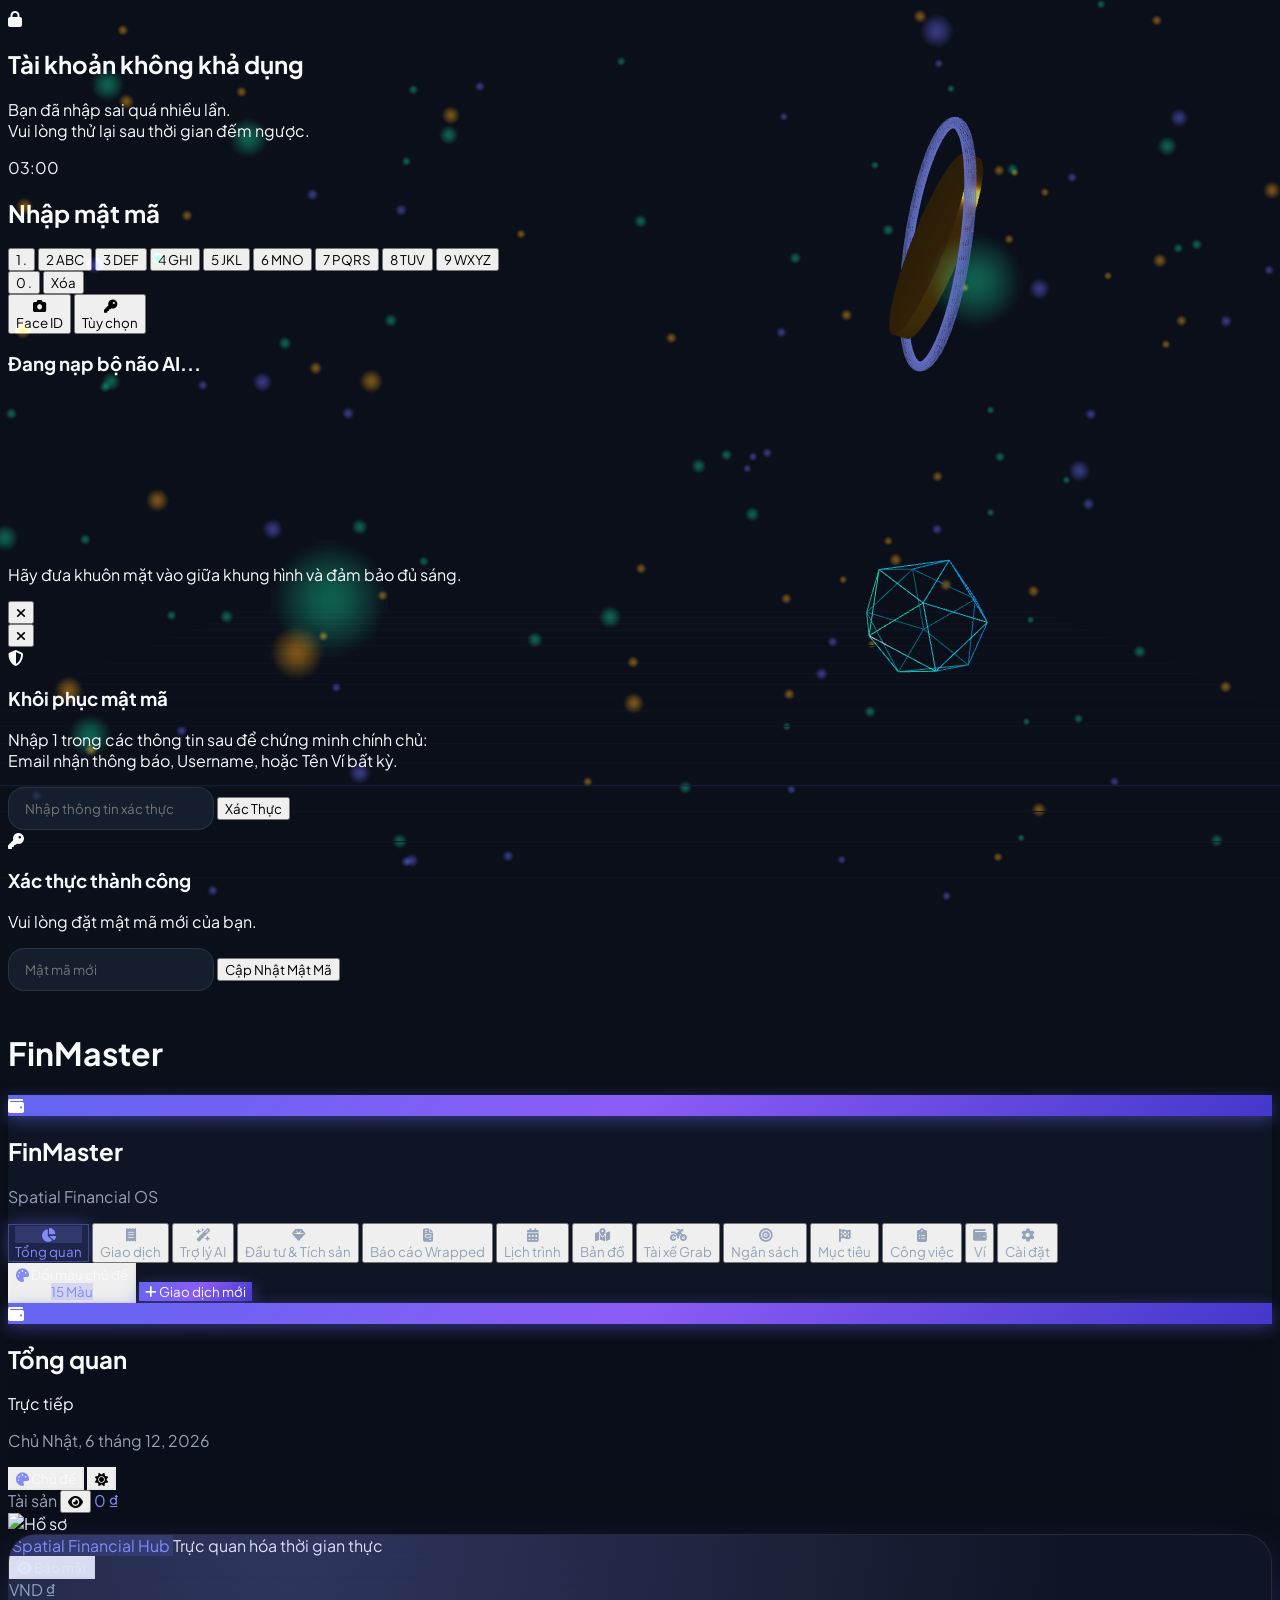
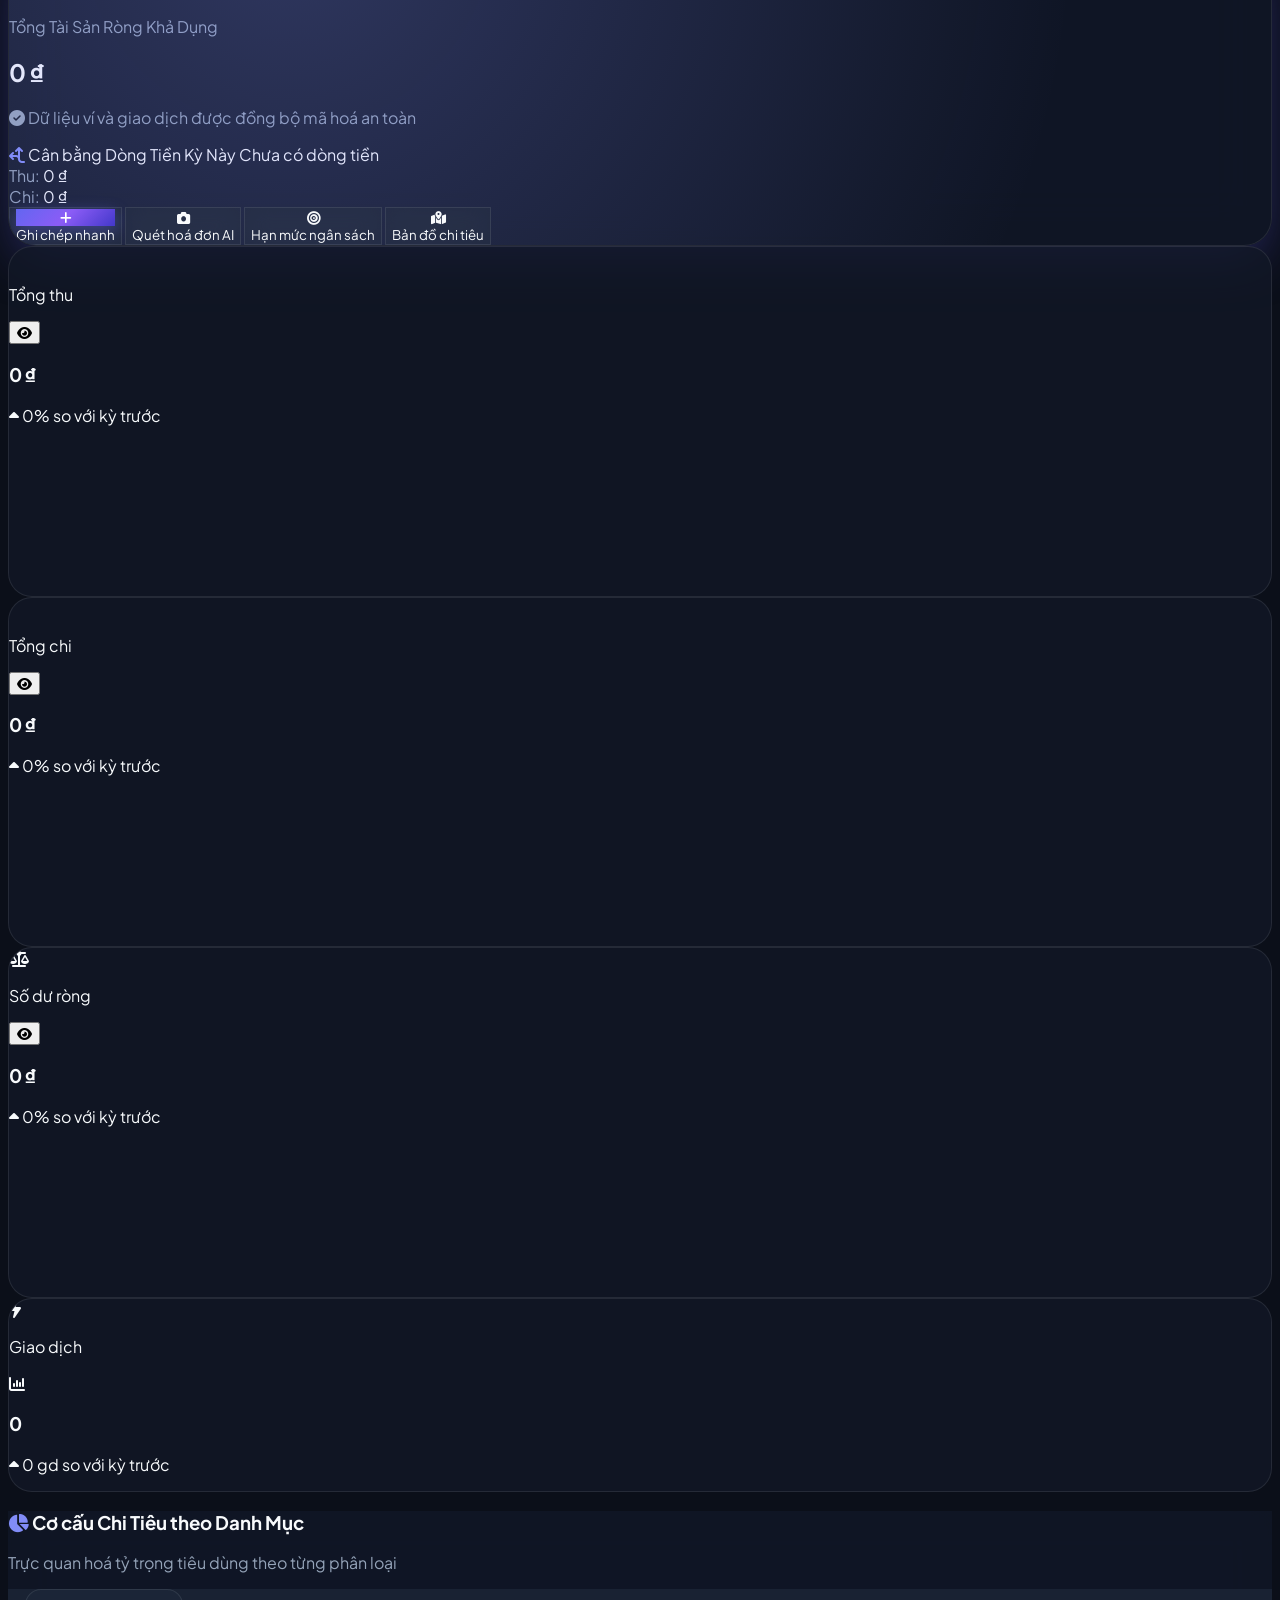
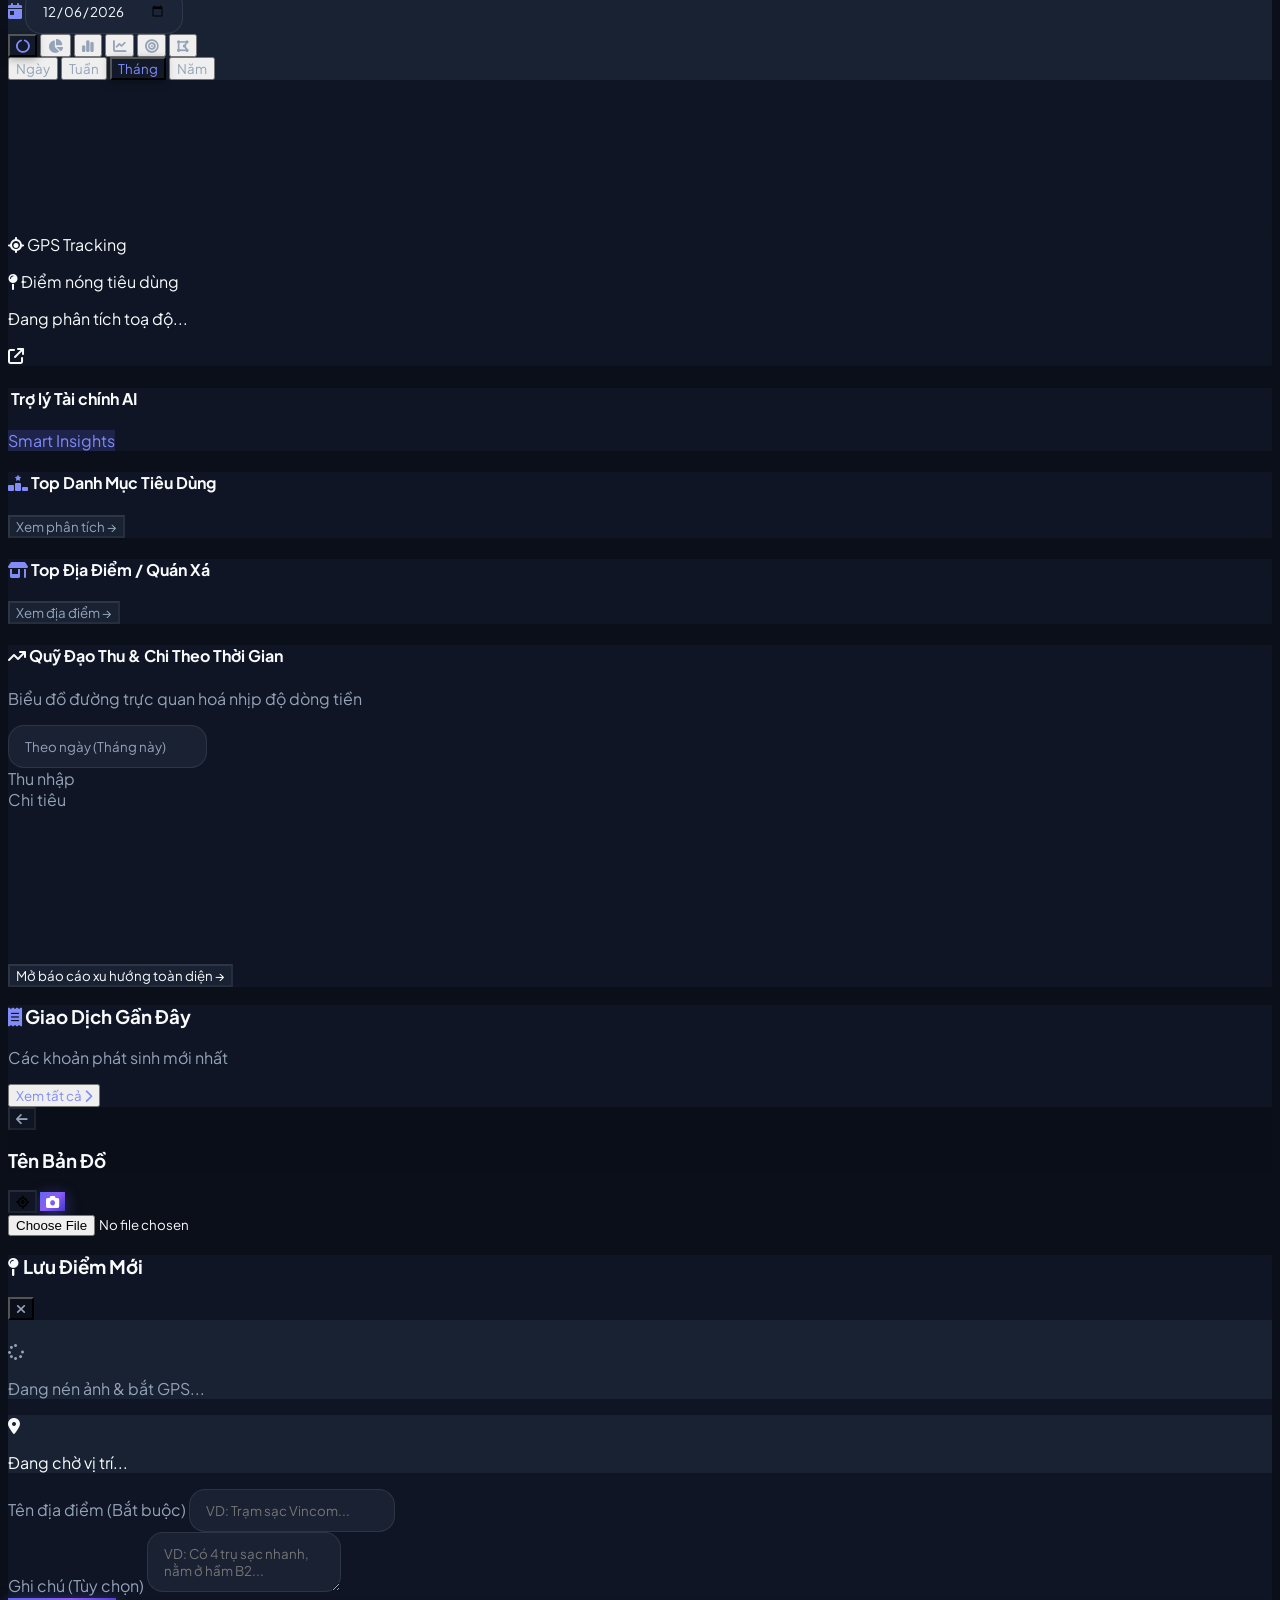
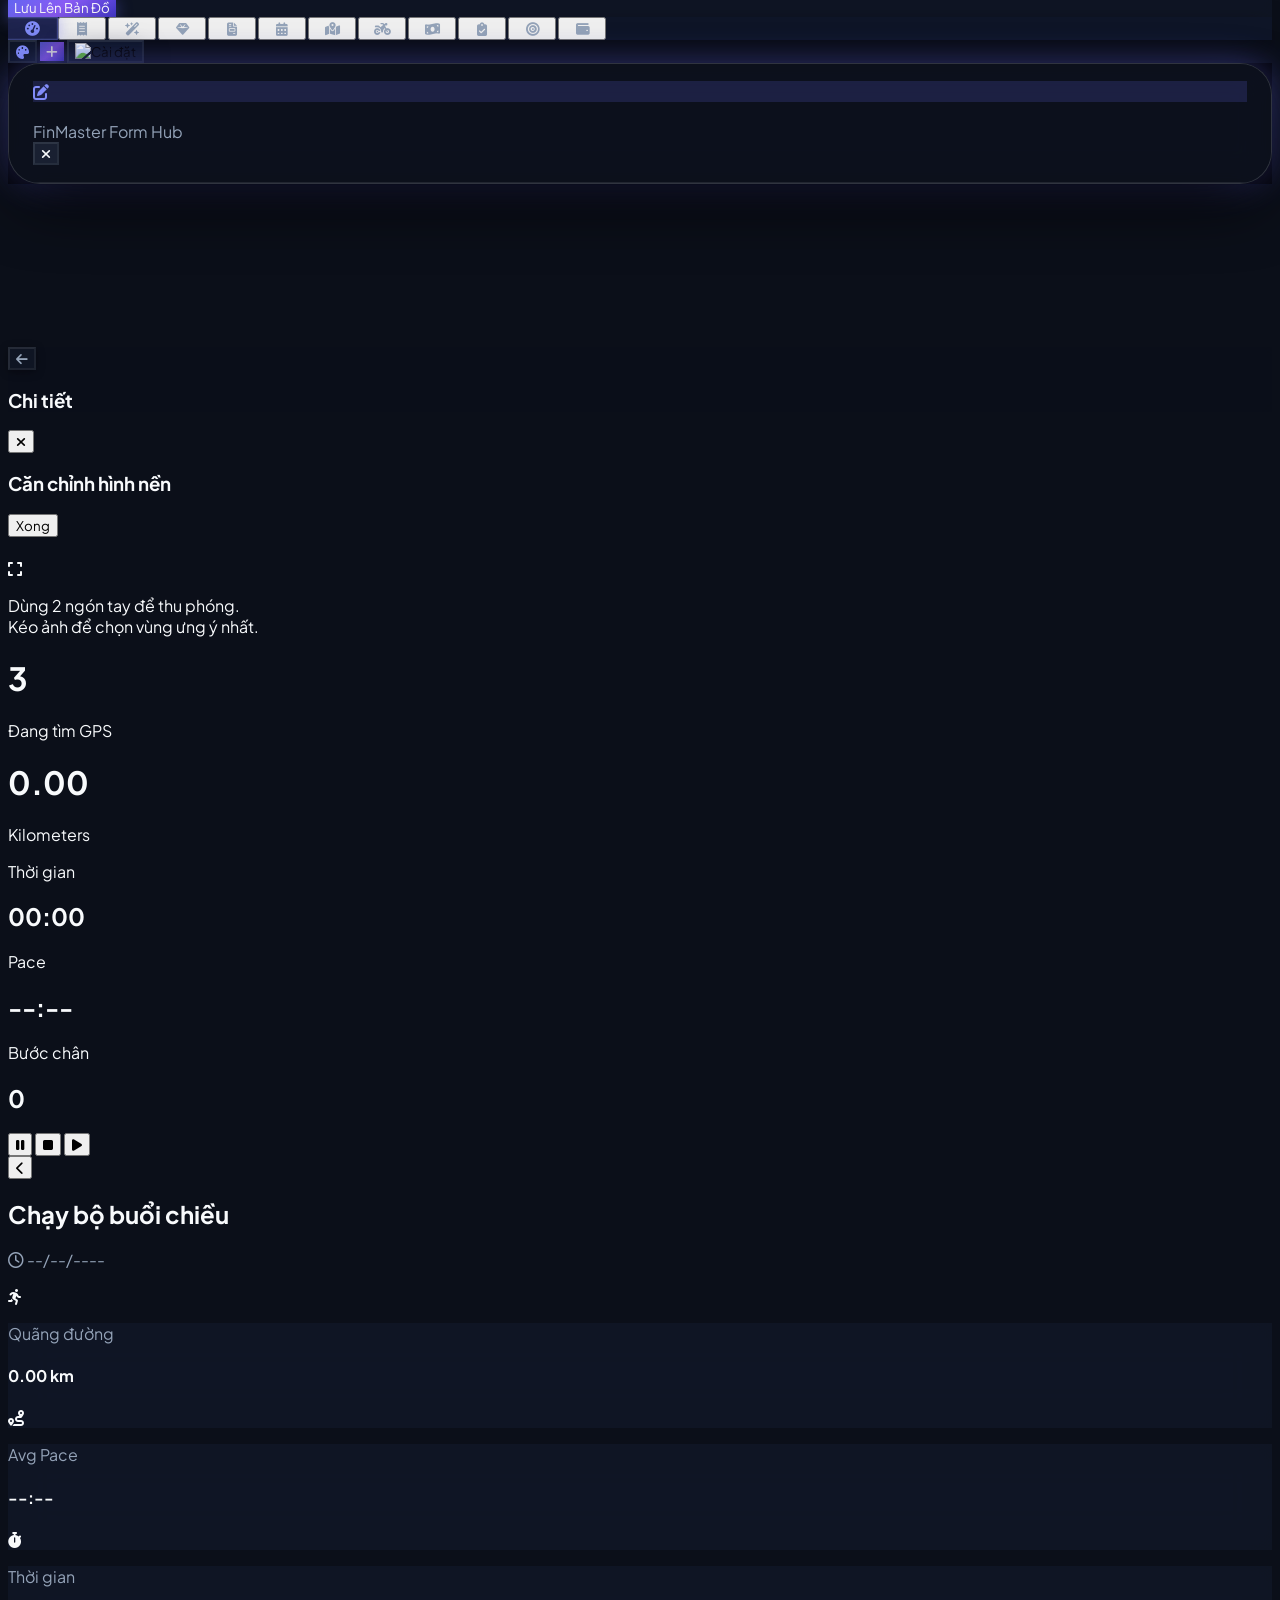
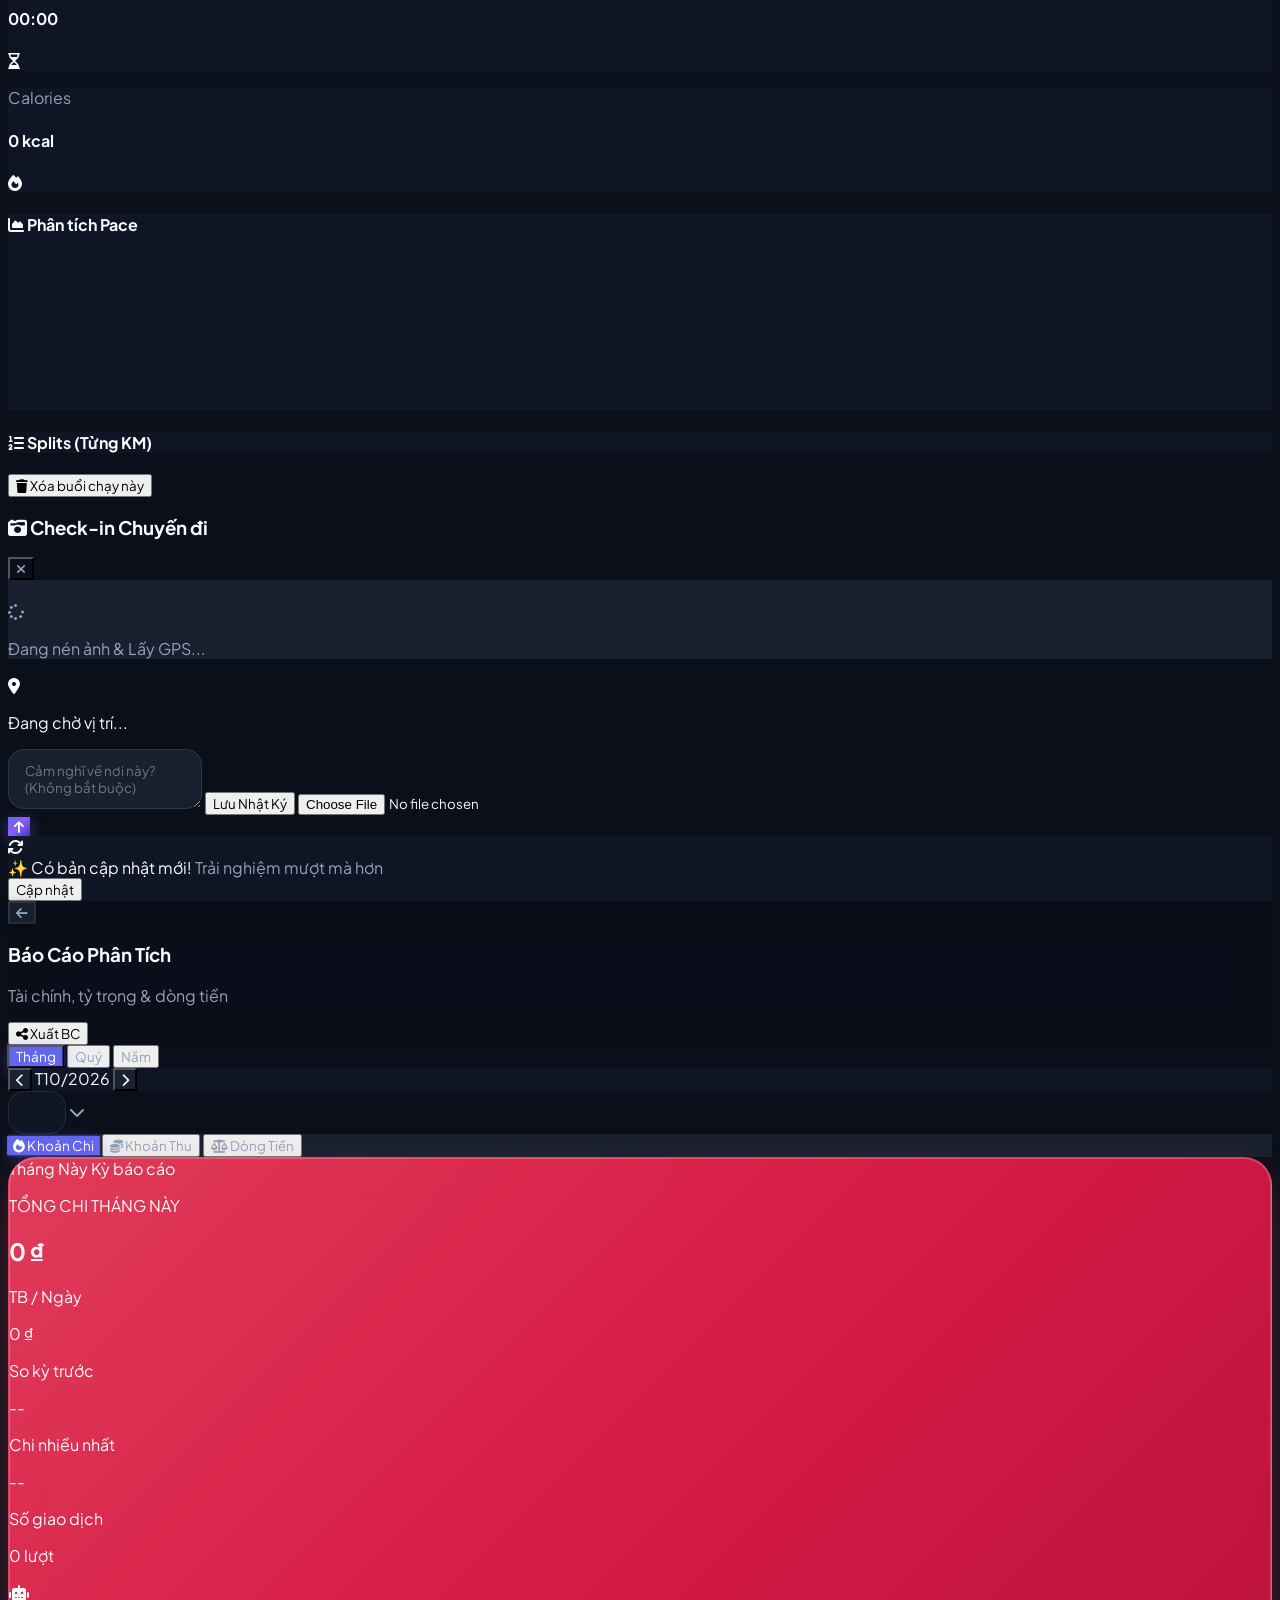
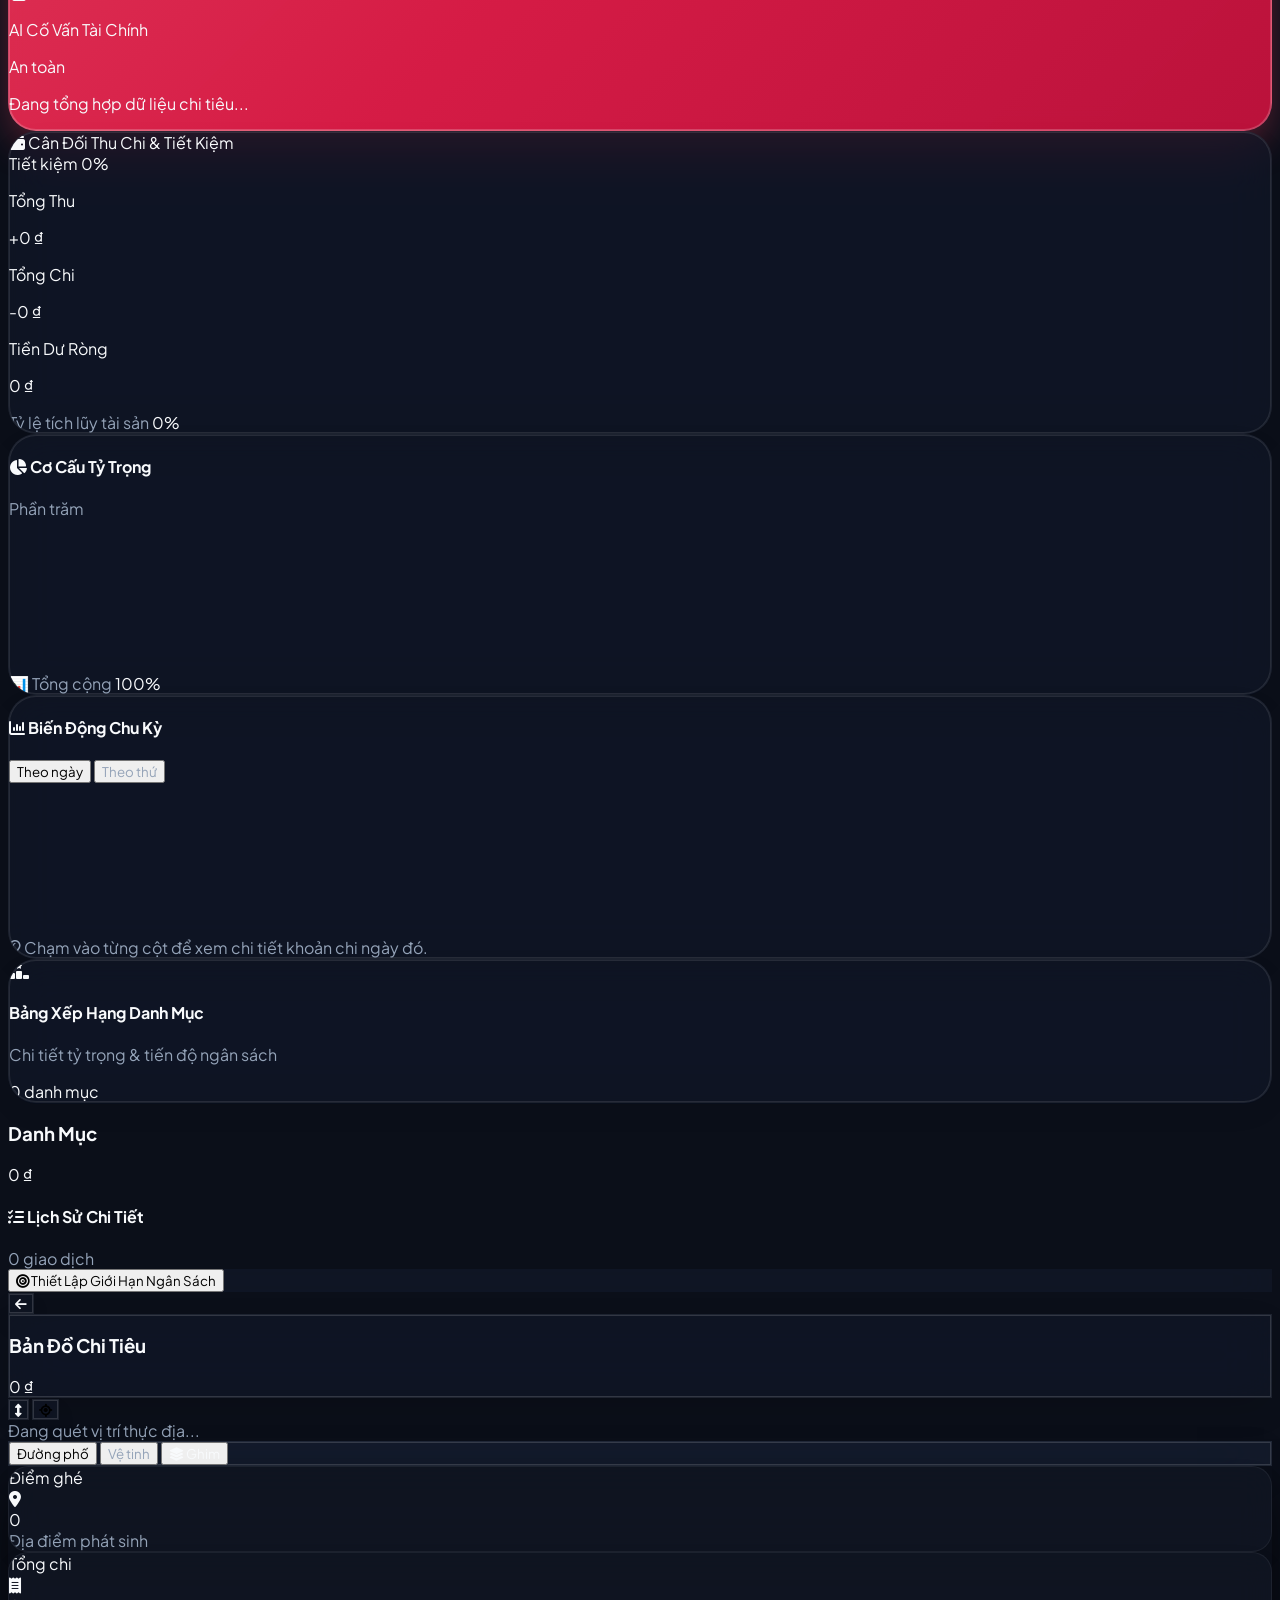
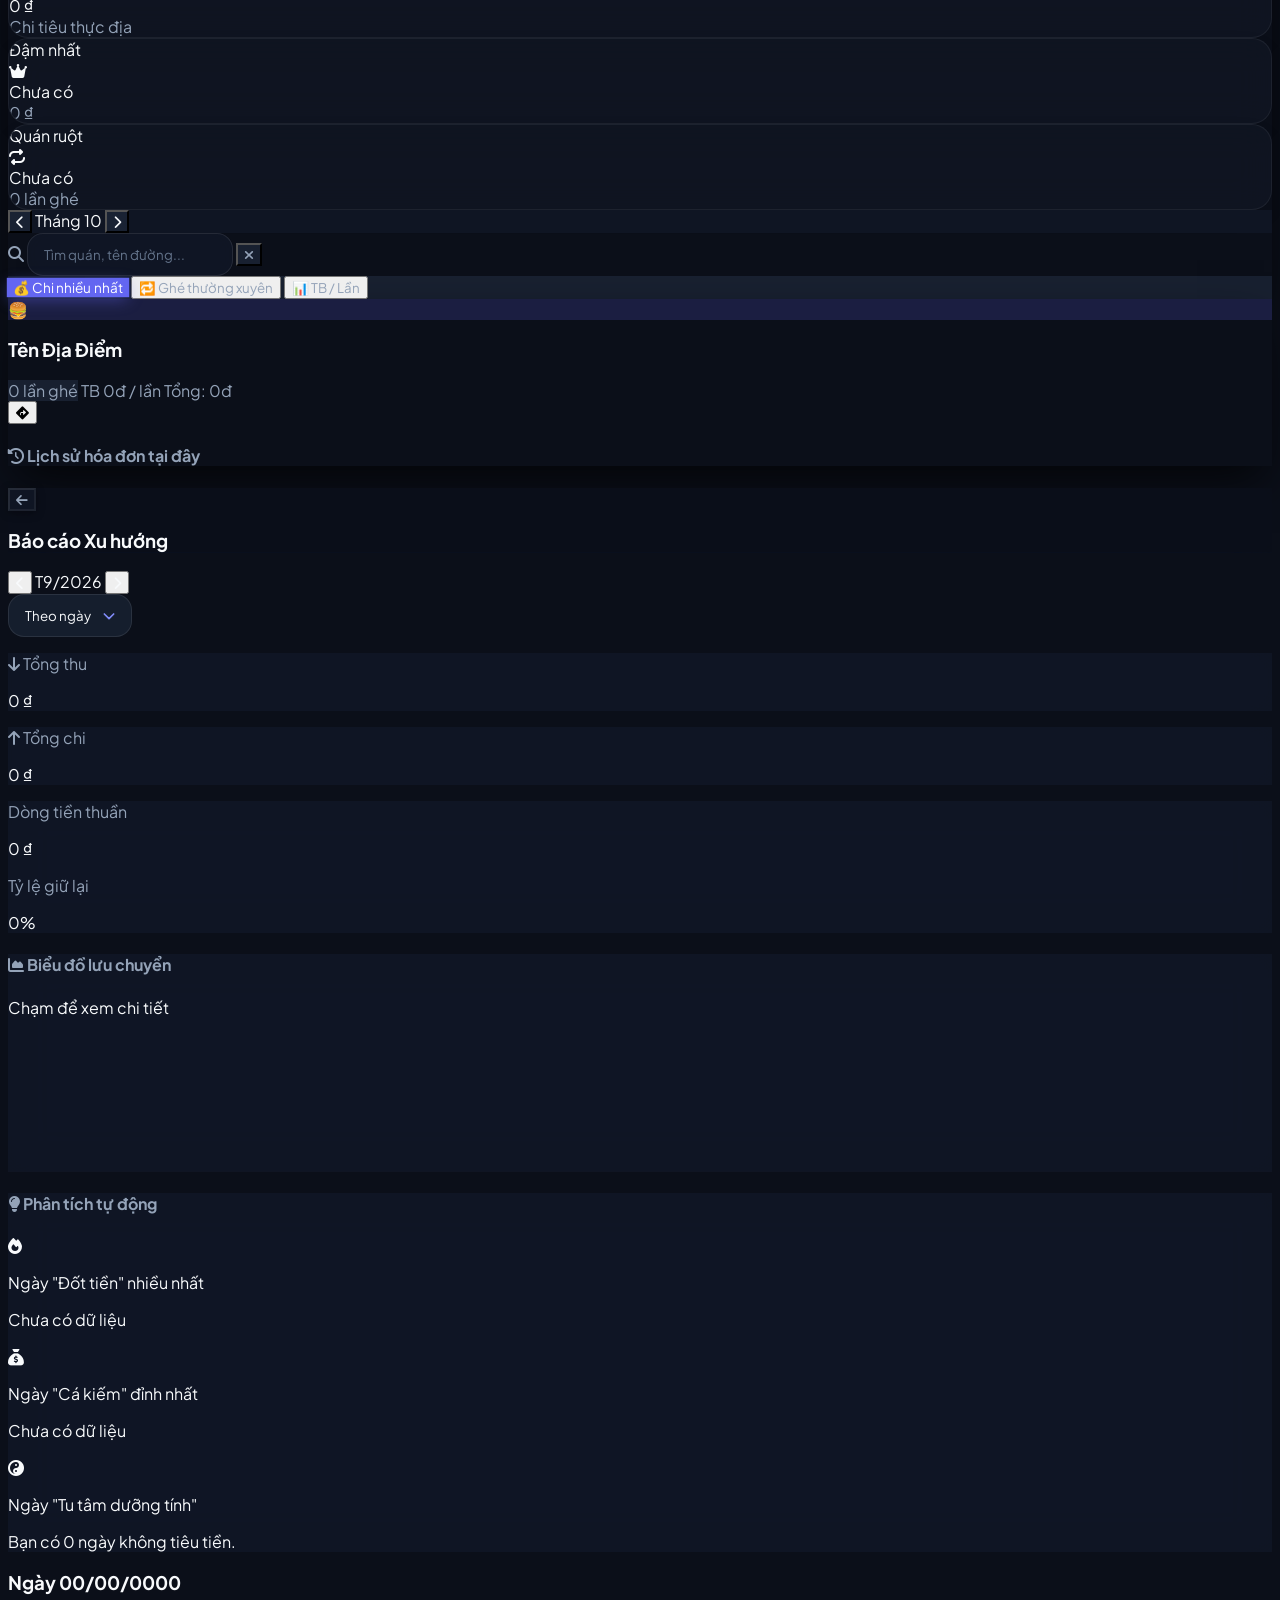
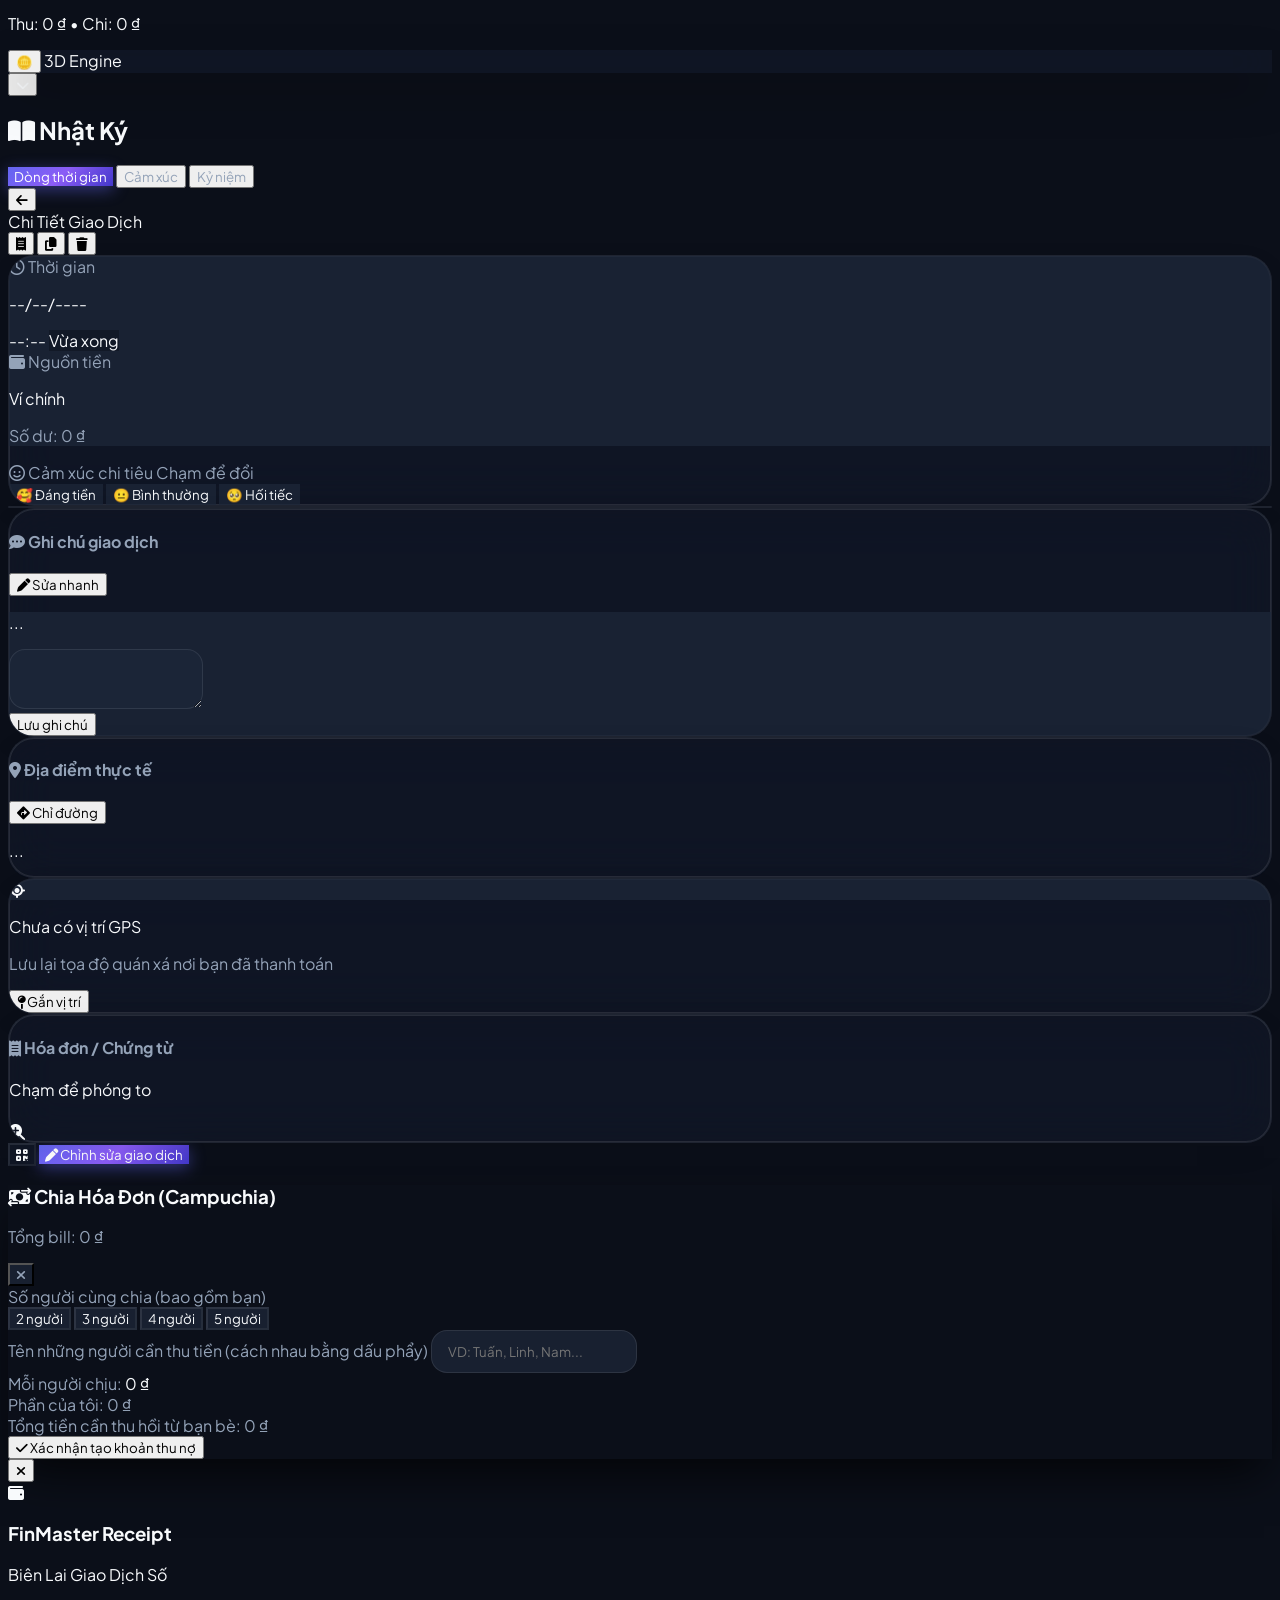
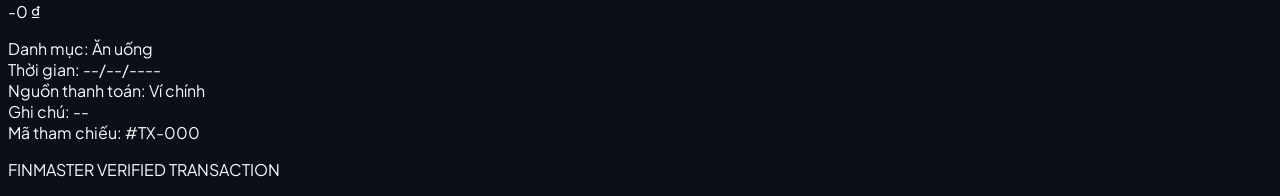
==== commit 333de602: "update" ====
--- a/index.html
+++ b/index.html
@@ -7,6 +7,13 @@
       href="https://duykiet04.github.io/anh/logo.jpg"
     />
     <link rel="manifest" href="manifest.json" />
+    <meta name="theme-color" content="#0b0f19" />
+    <meta name="mobile-web-app-capable" content="yes" />
+    <meta name="apple-mobile-web-app-capable" content="yes" />
+    <meta name="apple-mobile-web-app-status-bar-style" content="black-translucent" />
+    <meta name="apple-mobile-web-app-title" content="FinMaster" />
+    <link rel="apple-touch-icon" href="icon.svg" />
+
     <script src="https://cdnjs.cloudflare.com/ajax/libs/localforage/1.10.0/localforage.min.js"></script>
     <script src="https://cdn.jsdelivr.net/npm/tesseract.js@4/dist/tesseract.min.js"></script>
     <script src="https://cdn.jsdelivr.net/npm/canvas-confetti@1.6.0/dist/confetti.browser.min.js"></script>
@@ -58,11 +65,16 @@
       };
     </script>
 
+    <link rel="preconnect" href="https://fonts.googleapis.com">
+    <link rel="preconnect" href="https://fonts.gstatic.com" crossorigin>
+    <link href="https://fonts.googleapis.com/css2?family=Plus+Jakarta+Sans:wght@400;500;600;700;800;900&display=swap" rel="stylesheet">
+
     <link
       rel="stylesheet"
       href="https://cdnjs.cloudflare.com/ajax/libs/font-awesome/6.4.0/css/all.min.css"
     />
     <link rel="stylesheet" href="theme.css" />
+    <link rel="stylesheet" href="1.css" />
     <link rel="icon" href="data:," />
 
     <!-- Thư viện Cắt ảnh Cropper.js -->
@@ -73,6 +85,7 @@
     <script src="https://cdnjs.cloudflare.com/ajax/libs/cropperjs/1.5.13/cropper.min.js"></script>
 
     <script src="https://cdn.jsdelivr.net/npm/chart.js"></script>
+    <script src="three.min.js"></script>
     <link rel="stylesheet" href="https://unpkg.com/leaflet/dist/leaflet.css" />
 
     <link
@@ -86,7 +99,7 @@
     <link
       rel="stylesheet"
       type="text/css"
-      href="https://npmcdn.com/flatpickr/dist/themes/dark.css"
+      href="https://cdn.jsdelivr.net/npm/flatpickr/dist/themes/dark.css"
     />
 
     <style>
@@ -97,6 +110,7 @@
         -ms-overflow-style: none;
         scrollbar-width: none;
         -webkit-tap-highlight-color: transparent;
+        font-family: 'Plus Jakarta Sans', -apple-system, BlinkMacSystemFont, "Segoe UI", Roboto, sans-serif;
       }
 
       .scrollbar-hide::-webkit-scrollbar {
@@ -485,8 +499,17 @@
     </style>
   </head>
   <body
-    class="custom-bg-body dark:bg-gray-900 transition-colors duration-300 font-sans custom-text dark:text-gray-100 h-screen w-screen overflow-hidden flex"
+    class="custom-bg-body dark:bg-gray-900 transition-colors duration-300 font-sans custom-text dark:text-gray-100 h-screen w-screen overflow-hidden flex relative"
   >
+    <!-- AMBIENT SPATIAL BACKGROUND BLOBS -->
+    <div id="app-custom-bg" class="pointer-events-none fixed inset-0 -z-10 overflow-hidden">
+      <div class="bg-noise"></div>
+      <div class="gemini-blob blob-blue"></div>
+      <div class="gemini-blob blob-purple"></div>
+      <div class="gemini-blob blob-pink"></div>
+      <div class="gemini-blob blob-orange"></div>
+      <div class="gemini-blob blob-emerald"></div>
+    </div>
     <div
       id="login-overlay"
       class="fixed inset-0 z-[1000] bg-black/80 backdrop-blur-3xl flex flex-col items-center justify-center hidden transition-opacity duration-300 font-sans select-none"
@@ -859,28 +882,45 @@
     </div>
 
     <aside
-      class="hidden md:flex w-72 custom-bg-card dark:bg-gray-800 border-r border custom-border dark:border-gray-800 flex-col z-30 custom-shadow-sm"
+      class="hidden md:flex w-72 custom-bg-card border-r border custom-border flex-col z-30 custom-shadow-sm select-none"
     >
-      <div class="p-8 flex items-center gap-3 shrink-0">
-        <div
-          class="w-10 h-10 rounded-xl bg-gradient-to-br from-primary-500 to-purple-600 flex items-center justify-center text-white shadow-lg shadow-primary-500/30"
+      <div class="p-6 pb-4 flex items-center justify-between shrink-0">
+        <div class="flex items-center gap-3">
+          <div class="w-10 h-10 rounded-2xl custom-primary flex items-center justify-center text-white shadow-lg">
+            <i class="fa-solid fa-wallet text-lg"></i>
+          </div>
+          <div>
+            <h1 class="text-xl font-black custom-text tracking-tight flex items-center gap-1.5">
+              FinMaster
+              <span class="w-2 h-2 rounded-full bg-emerald-400 animate-pulse"></span>
+            </h1>
+            <p class="text-[11px] font-semibold custom-text-secondary">Spatial Financial OS</p>
+          </div>
+        </div>
+      </div>
+
+      <nav class="flex-1 px-3 space-y-1 overflow-y-auto" id="desktop-nav"></nav>
+
+      <div class="p-4 pt-3 border-t custom-border flex flex-col gap-2 shrink-0">
+        <button
+          onclick="toggleThemeModal()"
+          class="w-full flex items-center justify-between px-3.5 py-2.5 rounded-xl border custom-border bg-white/5 hover:bg-white/10 transition-all text-xs font-bold custom-text group"
+          title="Chọn giữa 15 màu sắc chủ đề"
         >
-          <i class="fa-solid fa-wallet text-xl"></i>
-        </div>
-        <h1
-          class="text-2xl font-black bg-gradient-to-r from-primary-600 to-purple-600 bg-clip-text text-transparent"
-        >
-          FinMaster
-        </h1>
-      </div>
-      <nav class="flex-1 px-4 space-y-1 overflow-y-auto" id="desktop-nav"></nav>
-      <div class="p-6 shrink-0">
+          <div class="flex items-center gap-2.5">
+            <i class="fa-solid fa-palette text-sm custom-icon-active"></i>
+            <span>Đổi màu chủ đề</span>
+          </div>
+          <span class="text-[10px] px-2 py-0.5 rounded-md custom-bg-primary-soft custom-icon-active font-extrabold uppercase">15 Màu</span>
+        </button>
+
         <button
           id="fab-desktop"
           onclick="handleFabClick()"
-          class="absolute -top-16 right-0 w-12 h-12 custom-primary rounded-full custom-shadow-lg flex items-center justify-center text-xl transition-transform active:scale-90"
+          class="w-full py-3 rounded-2xl custom-primary font-bold text-sm flex items-center justify-center gap-2 transition-all active:scale-95 shadow-lg"
         >
-          <i class="fa-solid fa-plus"></i>
+          <i class="fa-solid fa-plus text-base"></i>
+          <span>Giao dịch mới</span>
         </button>
       </div>
     </aside>
@@ -888,38 +928,76 @@
     <main class="flex-1 flex flex-col h-full relative w-full overflow-hidden">
       <header
         id="main-header"
-        class="custom-bg-header dark:bg-gray-900/80 backdrop-blur-md z-20 px-6 py-4 hidden md:flex items-center justify-between absolute top-0 left-0 right-0 transition-transform duration-300"
+        class="custom-bg-header backdrop-blur-md z-20 px-4 md:px-8 py-3.5 flex items-center justify-between sticky top-0 left-0 right-0 border-b custom-border transition-all duration-300 shrink-0"
       >
-        <!-- Giữ nguyên nội dung bên trong header cũ của ông (chỉ ẩn trên mobile nhờ class hidden md:flex) -->
-        <div>
-          <h2
-            id="header-title"
-            class="text-2xl font-black tracking-tight custom-text"
+        <div class="flex items-center gap-3">
+          <!-- Mobile Brand Logo -->
+          <div class="md:hidden w-9 h-9 rounded-xl custom-primary flex items-center justify-center text-white shrink-0 shadow-md">
+            <i class="fa-solid fa-wallet text-sm"></i>
+          </div>
+          <div>
+            <div class="flex items-center gap-2">
+              <h2
+                id="header-title"
+                class="text-lg md:text-2xl font-black tracking-tight custom-text truncate"
+              >
+                Tổng quan
+              </h2>
+              <span class="header-network-status-badge hidden sm:inline-flex items-center gap-1 px-2.5 py-0.5 rounded-full text-[10px] font-bold custom-bg-primary-soft custom-icon-active border custom-border">
+                <span class="w-1.5 h-1.5 rounded-full bg-emerald-400 animate-ping"></span>
+                Trực tiếp
+              </span>
+            </div>
+            <p
+              class="text-xs custom-text-secondary font-medium hidden sm:block mt-0.5"
+              id="header-date"
+            ></p>
+          </div>
+        </div>
+
+        <div class="flex items-center gap-2 sm:gap-3">
+          <!-- Nút Đổi Màu Nhanh Trên Header (Desktop + Mobile) -->
+          <button
+            onclick="toggleThemeModal()"
+            id="btn-header-theme"
+            class="h-10 px-3 rounded-xl border custom-border bg-white/5 hover:bg-white/10 flex items-center gap-2 custom-text transition-all active:scale-95 shadow-sm"
+            title="Đổi màu chủ đề (15 màu)"
           >
-            Tổng quan
-          </h2>
-          <p
-            class="text-sm custom-text-secondary dark:text-gray-400 font-medium mt-0.5"
-            id="header-date"
-          ></p>
-        </div>
-        <div class="flex items-center gap-3">
-          <div class="hidden sm:flex flex-col items-end mr-2">
-            <span
-              class="text-xs custom-text-secondary font-medium uppercase tracking-wider"
-              >Tổng tài sản</span
-            >
+            <i class="fa-solid fa-palette custom-icon-active text-base"></i>
+            <span class="hidden md:inline text-xs font-bold">Chủ đề</span>
+          </button>
+
+          <!-- Toggle Dark Mode -->
+          <button
+            onclick="toggleDarkMode()"
+            class="w-10 h-10 rounded-xl border custom-border bg-white/5 hover:bg-white/10 flex items-center justify-center transition-all active:scale-95 shadow-sm"
+            title="Sáng / Tối"
+          >
+            <i id="theme-icon" class="fa-solid fa-sun text-yellow-400 text-base"></i>
+          </button>
+
+          <!-- Tổng Tài Sản -->
+          <div class="flex flex-col items-end px-3 py-1 rounded-xl bg-white/5 border custom-border shadow-sm">
+            <span class="text-[10px] custom-text-secondary font-bold uppercase tracking-wider flex items-center gap-1.5">
+              Tài sản
+              <button onclick="toggleBalancePrivacy()" class="hover:text-white transition-colors" title="Ẩn/Hiện số tiền">
+                <i class="fa-solid fa-eye balance-eye-icon text-[10px]"></i>
+              </button>
+            </span>
             <span
               id="header-balance"
-              class="text-primary-600 dark:text-primary-400 font-black text-lg"
+              class="custom-icon-active font-black text-sm sm:text-base tracking-tight"
               >0 ₫</span
             >
           </div>
+
+          <!-- Avatar -->
           <img
             id="header-avatar"
             src="https://img.magnific.com/vector-mien-phi/hinh-minh-hoa-cau-be-toc-do-tuoi-cuoi_1308-176664.jpg?semt=ais_hybrid&w=740&q=80"
             onclick="switchView('settings')"
-            class="w-10 h-10 rounded-full object-cover aspect-square border-2 border-primary-200 dark:border-gray-700 cursor-pointer custom-shadow-sm"
+            class="w-10 h-10 rounded-xl object-cover aspect-square border-2 border-transparent hover:border-indigo-400 cursor-pointer shadow-md transition-all active:scale-95"
+            alt="Hồ sơ"
           />
         </div>
       </header>
@@ -928,378 +1006,528 @@
         id="main-scroll-area"
         class="flex-1 overflow-y-auto px-4 pb-32 md:px-8 md:pb-8 relative w-full h-full"
       >
-        <!-- Spacer cho desktop (h-28), Spacer cho mobile (h-6 cho đỡ sát lề trên) -->
-        <div
-          id="header-spacer"
-          class="hidden md:block h-28 w-full shrink-0"
-        ></div>
-        <div class="md:hidden h-4 w-full shrink-0"></div>
+        <div id="header-spacer" class="h-4 w-full shrink-0"></div>
 
         <div
           id="view-dashboard"
-          class="view-section active space-y-6 max-w-7xl mx-auto"
+          class="view-section active space-y-6 max-w-7xl mx-auto pt-2"
         >
-          <!-- DÒNG 1: 4 KPI CARDS THEO SPATIAL UI -->
-          <div class="grid grid-cols-2 md:grid-cols-4 gap-3 sm:gap-4 mb-2">
-            <!-- Thu -->
-            <div
-              class="custom-bg-card dark:bg-[#13151b] rounded-2xl p-4 relative overflow-hidden flex flex-col justify-between h-28 shadow-sm"
-            >
+          <!-- ========================================================
+               1. HERO SPATIAL FINANCIAL HUB (TÂM ĐIỂM TÀI CHÍNH THẾ HỆ MỚI)
+               ======================================================== -->
+          <div class="hero-spatial-hub p-6 sm:p-8">
+            <div class="relative z-10 flex flex-col gap-6">
+              <!-- Top Row: Badge & Privacy Control -->
+              <div class="flex flex-wrap items-center justify-between gap-3">
+                <div class="flex items-center gap-2">
+                  <span class="px-3 py-1 rounded-full text-xs font-bold custom-bg-primary-soft custom-icon-active flex items-center gap-1.5 border custom-border">
+                    <i class="fa-solid fa-sparkles text-[11px]"></i>
+                    Spatial Financial Hub
+                  </span>
+                  <span class="hidden sm:inline-flex px-2.5 py-0.5 rounded-full text-[10px] font-bold bg-emerald-500/10 text-emerald-400 border border-emerald-500/20 items-center gap-1">
+                    <span class="w-1.5 h-1.5 rounded-full bg-emerald-400 animate-pulse"></span>
+                    Trực quan hóa thời gian thực
+                  </span>
+                </div>
+
+                <div class="flex items-center gap-2">
+                  <!-- Eye Privacy Toggle -->
+                  <button
+                    onclick="toggleBalancePrivacy()"
+                    class="px-3 py-1.5 rounded-xl border custom-border bg-white/5 hover:bg-white/10 transition-all text-xs font-bold custom-text flex items-center gap-1.5"
+                    title="Ẩn / Hiện số dư"
+                  >
+                    <i class="fa-solid fa-eye balance-eye-icon text-xs"></i>
+                    <span class="hidden sm:inline">Bảo mật</span>
+                  </button>
+                  <div class="px-3 py-1 rounded-xl bg-white/5 border custom-border text-xs font-black custom-text-secondary tracking-widest">
+                    VND ₫
+                  </div>
+                </div>
+              </div>
+
+              <!-- Center: Giant Balance & Cashflow Ratio -->
+              <div class="grid grid-cols-1 lg:grid-cols-12 gap-6 items-center">
+                <!-- Left: Big Balance Typography -->
+                <div class="lg:col-span-7 flex flex-col justify-center">
+                  <p class="text-xs sm:text-sm font-bold uppercase tracking-wider custom-text-secondary flex items-center gap-2 mb-1">
+                    <span>Tổng Tài Sản Ròng Khả Dụng</span>
+                  </p>
+                  <h2
+                    id="dash-hero-balance"
+                    class="text-3xl sm:text-4xl md:text-5xl font-black tracking-tight custom-text my-1 select-all"
+                  >
+                    0 ₫
+                  </h2>
+                  <p class="text-xs font-semibold custom-text-secondary mt-1 flex items-center gap-2">
+                    <i class="fa-solid fa-circle-check text-emerald-400"></i>
+                    <span>Dữ liệu ví và giao dịch được đồng bộ mã hoá an toàn</span>
+                  </p>
+                </div>
+
+                <!-- Right: Cashflow Flow-Bar & Dynamic Status -->
+                <div class="lg:col-span-5 p-4 sm:p-5 rounded-2xl bg-white/5 border custom-border flex flex-col justify-between gap-3">
+                  <div class="flex items-center justify-between text-xs font-bold">
+                    <span class="custom-text flex items-center gap-1.5">
+                      <i class="fa-solid fa-arrows-split-up-and-left custom-icon-active"></i>
+                      Cân bằng Dòng Tiền Kỳ Này
+                    </span>
+                    <span id="hero-flow-status" class="text-emerald-400 font-extrabold text-[11px] px-2 py-0.5 rounded-md bg-emerald-500/10">
+                      Cân bằng
+                    </span>
+                  </div>
+
+                  <!-- Flow Progress Bar -->
+                  <div class="w-full h-3 rounded-full bg-white/10 overflow-hidden flex p-0.5 gap-0.5 border border-white/5">
+                    <div id="hero-income-bar" class="h-full bg-gradient-to-r from-emerald-500 to-teal-400 rounded-full transition-all duration-700" style="width: 50%"></div>
+                    <div id="hero-expense-bar" class="h-full bg-gradient-to-r from-rose-500 to-pink-500 rounded-full transition-all duration-700" style="width: 50%"></div>
+                  </div>
+
+                  <!-- Legend Numbers -->
+                  <div class="flex items-center justify-between text-xs font-semibold pt-1">
+                    <div class="flex items-center gap-1.5">
+                      <span class="w-2.5 h-2.5 rounded-full bg-emerald-400"></span>
+                      <span class="custom-text-secondary">Thu:</span>
+                      <span id="hero-inc-text" class="text-emerald-400 font-black">0 ₫</span>
+                    </div>
+                    <div class="flex items-center gap-1.5">
+                      <span class="w-2.5 h-2.5 rounded-full bg-rose-400"></span>
+                      <span class="custom-text-secondary">Chi:</span>
+                      <span id="hero-exp-text" class="text-rose-400 font-black">0 ₫</span>
+                    </div>
+                  </div>
+                </div>
+              </div>
+
+              <!-- Bottom Row: Quick Action Hub -->
+              <div class="pt-2 border-t custom-border grid grid-cols-2 sm:grid-cols-4 gap-2.5 sm:gap-3">
+                <button
+                  onclick="handleFabClick()"
+                  class="hero-action-pill py-3 px-4 rounded-xl flex items-center justify-center gap-2.5 text-xs font-bold custom-text group"
+                >
+                  <div class="w-7 h-7 rounded-lg custom-primary flex items-center justify-center text-white text-xs shadow-sm group-hover:scale-110 transition-transform">
+                    <i class="fa-solid fa-plus"></i>
+                  </div>
+                  <span>Ghi chép nhanh</span>
+                </button>
+
+                <button
+                  onclick="triggerQuickScan()"
+                  class="hero-action-pill py-3 px-4 rounded-xl flex items-center justify-center gap-2.5 text-xs font-bold custom-text group"
+                >
+                  <div class="w-7 h-7 rounded-lg bg-gradient-to-br from-amber-500 to-orange-500 flex items-center justify-center text-white text-xs shadow-sm group-hover:scale-110 transition-transform">
+                    <i class="fa-solid fa-camera"></i>
+                  </div>
+                  <span>Quét hoá đơn AI</span>
+                </button>
+
+                <button
+                  onclick="switchView('budgets')"
+                  class="hero-action-pill py-3 px-4 rounded-xl flex items-center justify-center gap-2.5 text-xs font-bold custom-text group"
+                >
+                  <div class="w-7 h-7 rounded-lg bg-gradient-to-br from-blue-500 to-indigo-500 flex items-center justify-center text-white text-xs shadow-sm group-hover:scale-110 transition-transform">
+                    <i class="fa-solid fa-bullseye"></i>
+                  </div>
+                  <span>Hạn mức ngân sách</span>
+                </button>
+
+                <button
+                  onclick="switchView('map')"
+                  class="hero-action-pill py-3 px-4 rounded-xl flex items-center justify-center gap-2.5 text-xs font-bold custom-text group"
+                >
+                  <div class="w-7 h-7 rounded-lg bg-gradient-to-br from-purple-500 to-pink-500 flex items-center justify-center text-white text-xs shadow-sm group-hover:scale-110 transition-transform">
+                    <i class="fa-solid fa-map-location-dot"></i>
+                  </div>
+                  <span>Bản đồ chi tiêu</span>
+                </button>
+              </div>
+            </div>
+          </div>
+
+          <!-- ========================================================
+               2. DÒNG 4 KPI CARDS THEO SPATIAL GLASS (ĐA MÀU SẮC ĐỘNG)
+               ======================================================== -->
+          <div class="grid grid-cols-2 lg:grid-cols-4 gap-3 sm:gap-4">
+            <!-- Thẻ 1: Tổng thu -->
+            <div class="metric-glass-card p-4 sm:p-5 flex flex-col justify-between h-36">
               <div class="flex justify-between items-start z-10">
+                <div class="flex items-center gap-2">
+                  <div class="w-8 h-8 rounded-xl bg-emerald-500/15 border border-emerald-500/30 text-emerald-400 flex items-center justify-center text-sm shadow-sm">
+                    <i class="fa-solid fa-arrow-down-left"></i>
+                  </div>
+                  <p class="text-xs font-bold text-emerald-400 uppercase tracking-wider">
+                    Tổng thu
+                  </p>
+                </div>
+                <button onclick="toggleBalancePrivacy()" class="text-gray-400 hover:text-white transition-colors" title="Ẩn/Hiện">
+                  <i class="fa-solid fa-eye balance-eye-icon text-xs"></i>
+                </button>
+              </div>
+              <div class="z-10 my-1">
+                <h3
+                  id="dash-inc-num"
+                  class="text-xl sm:text-2xl font-black custom-text truncate tracking-tight"
+                >
+                  0 ₫
+                </h3>
                 <p
-                  class="text-[11px] sm:text-xs font-bold text-emerald-600 dark:text-emerald-400"
+                  id="dash-inc-pct"
+                  class="text-[10px] sm:text-xs font-bold text-emerald-400 flex items-center gap-1 truncate mt-0.5"
                 >
-                  Tổng thu
+                  <i class="fa-solid fa-caret-up"></i> 0% so với kỳ trước
                 </p>
-                <i
-                  class="fa-solid fa-eye text-gray-400 dark:text-gray-600 text-xs"
-                ></i>
               </div>
-              <h3
-                id="dash-inc-num"
-                class="text-lg sm:text-xl font-black custom-text z-10 my-1 truncate"
-              >
-                0 ₫
-              </h3>
-              <p
-                id="dash-inc-pct"
-                class="text-[9px] sm:text-[10px] font-bold text-emerald-500 z-10 flex items-center gap-1 truncate"
-              >
-                <i class="fa-solid fa-caret-up"></i> 0% so với kỳ trước
-              </p>
-              <div
-                class="absolute bottom-0 left-0 w-full h-12 opacity-40 dark:opacity-30 pointer-events-none"
-              >
+              <div class="absolute bottom-0 left-0 right-0 h-14 opacity-50 pointer-events-none">
                 <canvas id="spark-inc"></canvas>
               </div>
             </div>
-            <!-- Chi -->
-            <div
-              class="custom-bg-card dark:bg-[#13151b] rounded-2xl p-4 relative overflow-hidden flex flex-col justify-between h-28 shadow-sm"
-            >
+
+            <!-- Thẻ 2: Tổng chi -->
+            <div class="metric-glass-card p-4 sm:p-5 flex flex-col justify-between h-36">
               <div class="flex justify-between items-start z-10">
+                <div class="flex items-center gap-2">
+                  <div class="w-8 h-8 rounded-xl bg-rose-500/15 border border-rose-500/30 text-rose-400 flex items-center justify-center text-sm shadow-sm">
+                    <i class="fa-solid fa-arrow-up-right"></i>
+                  </div>
+                  <p class="text-xs font-bold text-rose-400 uppercase tracking-wider">
+                    Tổng chi
+                  </p>
+                </div>
+                <button onclick="toggleBalancePrivacy()" class="text-gray-400 hover:text-white transition-colors" title="Ẩn/Hiện">
+                  <i class="fa-solid fa-eye balance-eye-icon text-xs"></i>
+                </button>
+              </div>
+              <div class="z-10 my-1">
+                <h3
+                  id="dash-exp-num"
+                  class="text-xl sm:text-2xl font-black custom-text truncate tracking-tight"
+                >
+                  0 ₫
+                </h3>
                 <p
-                  class="text-[11px] sm:text-xs font-bold text-rose-600 dark:text-rose-400"
+                  id="dash-exp-pct"
+                  class="text-[10px] sm:text-xs font-bold text-rose-400 flex items-center gap-1 truncate mt-0.5"
                 >
-                  Tổng chi
+                  <i class="fa-solid fa-caret-down"></i> 0% so với kỳ trước
                 </p>
-                <i
-                  class="fa-solid fa-eye text-gray-400 dark:text-gray-600 text-xs"
-                ></i>
               </div>
-              <h3
-                id="dash-exp-num"
-                class="text-lg sm:text-xl font-black custom-text z-10 my-1 truncate"
-              >
-                0 ₫
-              </h3>
-              <p
-                id="dash-exp-pct"
-                class="text-[9px] sm:text-[10px] font-bold text-rose-500 z-10 flex items-center gap-1 truncate"
-              >
-                <i class="fa-solid fa-caret-down"></i> 0% so với kỳ trước
-              </p>
-              <div
-                class="absolute bottom-0 left-0 w-full h-12 opacity-40 dark:opacity-30 pointer-events-none"
-              >
+              <div class="absolute bottom-0 left-0 right-0 h-14 opacity-50 pointer-events-none">
                 <canvas id="spark-exp"></canvas>
               </div>
             </div>
-            <!-- Số dư -->
-            <div
-              class="custom-bg-card dark:bg-[#13151b] rounded-2xl p-4 relative overflow-hidden flex flex-col justify-between h-28 shadow-sm"
-            >
+
+            <!-- Thẻ 3: Số dư ròng -->
+            <div class="metric-glass-card p-4 sm:p-5 flex flex-col justify-between h-36">
               <div class="flex justify-between items-start z-10">
+                <div class="flex items-center gap-2">
+                  <div class="w-8 h-8 rounded-xl bg-sky-500/15 border border-sky-500/30 text-sky-400 flex items-center justify-center text-sm shadow-sm">
+                    <i class="fa-solid fa-scale-balanced"></i>
+                  </div>
+                  <p class="text-xs font-bold text-sky-400 uppercase tracking-wider">
+                    Số dư ròng
+                  </p>
+                </div>
+                <button onclick="toggleBalancePrivacy()" class="text-gray-400 hover:text-white transition-colors" title="Ẩn/Hiện">
+                  <i class="fa-solid fa-eye balance-eye-icon text-xs"></i>
+                </button>
+              </div>
+              <div class="z-10 my-1">
+                <h3
+                  id="dash-bal-num"
+                  class="text-xl sm:text-2xl font-black custom-text truncate tracking-tight"
+                >
+                  0 ₫
+                </h3>
                 <p
-                  class="text-[11px] sm:text-xs font-bold text-blue-600 dark:text-blue-400"
+                  id="dash-bal-pct"
+                  class="text-[10px] sm:text-xs font-bold text-sky-400 flex items-center gap-1 truncate mt-0.5"
                 >
-                  Số dư
+                  <i class="fa-solid fa-caret-up"></i> 0% so với kỳ trước
                 </p>
-                <i
-                  class="fa-solid fa-eye text-gray-400 dark:text-gray-600 text-xs"
-                ></i>
               </div>
-              <h3
-                id="dash-bal-num"
-                class="text-lg sm:text-xl font-black custom-text z-10 my-1 truncate"
-              >
-                0 ₫
-              </h3>
-              <p
-                id="dash-bal-pct"
-                class="text-[9px] sm:text-[10px] font-bold text-blue-500 z-10 flex items-center gap-1 truncate"
-              >
-                <i class="fa-solid fa-caret-up"></i> 0% so với kỳ trước
-              </p>
-              <div
-                class="absolute bottom-0 left-0 w-full h-12 opacity-40 dark:opacity-30 pointer-events-none"
-              >
+              <div class="absolute bottom-0 left-0 right-0 h-14 opacity-50 pointer-events-none">
                 <canvas id="spark-bal"></canvas>
               </div>
             </div>
-            <!-- Giao dịch -->
-            <div
-              class="custom-bg-card dark:bg-[#13151b] rounded-2xl p-4 relative overflow-hidden flex flex-col justify-between h-28 shadow-sm"
-            >
+
+            <!-- Thẻ 4: Giao dịch & Tần suất -->
+            <div class="metric-glass-card p-4 sm:p-5 flex flex-col justify-between h-36">
               <div class="flex justify-between items-start z-10">
+                <div class="flex items-center gap-2">
+                  <div class="w-8 h-8 rounded-xl bg-purple-500/15 border border-purple-500/30 text-purple-400 flex items-center justify-center text-sm shadow-sm">
+                    <i class="fa-solid fa-bolt-lightning"></i>
+                  </div>
+                  <p class="text-xs font-bold text-purple-400 uppercase tracking-wider">
+                    Giao dịch
+                  </p>
+                </div>
+                <i class="fa-solid fa-chart-column text-gray-400 text-xs"></i>
+              </div>
+              <div class="z-10 my-1">
+                <h3
+                  id="dash-tx-num"
+                  class="text-xl sm:text-2xl font-black custom-text truncate tracking-tight"
+                >
+                  0
+                </h3>
                 <p
-                  class="text-[11px] sm:text-xs font-bold text-purple-600 dark:text-purple-400"
+                  id="dash-tx-pct"
+                  class="text-[10px] sm:text-xs font-bold text-emerald-400 flex items-center gap-1 truncate mt-0.5"
                 >
-                  Giao dịch
+                  <i class="fa-solid fa-caret-up"></i> 0 gd so với kỳ trước
                 </p>
-                <i
-                  class="fa-solid fa-sliders text-gray-400 dark:text-gray-600 text-xs"
-                ></i>
               </div>
-              <h3
-                id="dash-tx-num"
-                class="text-lg sm:text-xl font-black custom-text z-10 my-1 truncate"
-              >
-                0
-              </h3>
-              <p
-                id="dash-tx-pct"
-                class="text-[9px] sm:text-[10px] font-bold text-emerald-500 z-10 flex items-center gap-1 truncate"
-              >
-                <i class="fa-solid fa-caret-up"></i> 0 gd so với kỳ trước
-              </p>
               <div
-                class="absolute bottom-1 left-3 right-3 flex items-end justify-between h-8 opacity-40 dark:opacity-60 z-0 gap-0.5"
                 id="dash-bar-mini"
+                class="absolute bottom-2 left-4 right-4 flex items-end justify-between h-9 opacity-50 z-0 gap-1 pointer-events-none"
               >
                 <!-- Render bằng JS -->
               </div>
             </div>
           </div>
 
-          <div class="grid grid-cols-1 lg:grid-cols-3 gap-6">
-            <div
-              class="lg:col-span-2 custom-bg-card dark:bg-gray-800 p-6 rounded-3xl custom-shadow-sm border custom-border dark:border-gray-800"
-            >
-              <div class="flex justify-between items-center mb-4">
-                <div class="flex items-center justify-center w-full">
-                  <!-- <div
-                    class="relative custom-bg-input dark:bg-gray-700 p-1 rounded-xl border custom-border items-center"
-                  >
+          <!-- ========================================================
+               3. BENTO GRID: PHÂN TÍCH CHUYÊN SÂU & THÔNG MINH
+               ======================================================== -->
+          <div class="grid grid-cols-1 lg:grid-cols-12 gap-6">
+            <!-- MAIN CHART SUITE (Span 8 trên Desktop) -->
+            <div class="lg:col-span-8 custom-bg-card p-6 sm:p-7 rounded-3xl custom-border border flex flex-col justify-between">
+              <!-- Chart Header -->
+              <div class="flex flex-col sm:flex-row sm:items-center justify-between gap-4 mb-5">
+                <div>
+                  <h3 class="text-lg font-black custom-text flex items-center gap-2">
+                    <i class="fa-solid fa-chart-pie custom-icon-active"></i>
+                    Cơ cấu Chi Tiêu theo Danh Mục
+                  </h3>
+                  <p class="text-xs custom-text-secondary mt-0.5">Trực quan hoá tỷ trọng tiêu dùng theo từng phân loại</p>
+                </div>
+
+                <!-- Controls: Date Picker & Chart Types -->
+                <div class="flex flex-wrap items-center gap-2">
+                  <!-- Date Picker Pill -->
+                  <div class="relative custom-bg-input px-3 py-1.5 rounded-xl border custom-border flex items-center gap-2">
+                    <i class="fa-solid fa-calendar-day text-xs custom-icon-active pointer-events-none"></i>
                     <input
                       type="date"
                       id="dash-date-picker"
                       onchange="updateAllViews()"
-                      class="bg-transparent text-xs font-bold custom-text-secondary outline-none w-[105px] h-full"
+                      class="bg-transparent text-xs font-bold custom-text outline-none cursor-pointer"
                     />
-                  </div> -->
-                  <!-- Các nút chart cũ của ông -->
-
-                  <!-- <div class="flex custom-bg-input dark:bg-gray-700 p-1 rounded-xl custom-border border">
-                    <button onclick="setChartType('doughnut')" id="btn-chart-doughnut" class="p-1.5 rounded-lg custom-text-secondary transition-colors"><i class="fa-solid fa-chart-pie"></i></button>
-                    <button onclick="setChartType('bar')" id="btn-chart-bar" class="p-1.5 rounded-lg custom-text-secondary transition-colors"><i class="fa-solid fa-chart-simple"></i></button>
-                    <button onclick="setChartType('line')" id="btn-chart-line" class="p-1.5 rounded-lg custom-text-secondary transition-colors"><i class="fa-solid fa-chart-line"></i></button>
-                    <button onclick="setChartType('line')" id="btn-chart-line" class="p-1.5 rounded-lg custom-text-secondary transition-colors"><i class="fa-solid fa-chart-line"></i></button>
-                    <button onclick="setChartType('line')" id="btn-chart-line" class="p-1.5 rounded-lg custom-text-secondary transition-colors"><i class="fa-solid fa-chart-line"></i></button>
-                    <button onclick="setChartType('line')" id="btn-chart-line" class="p-1.5 rounded-lg custom-text-secondary transition-colors"><i class="fa-solid fa-chart-line"></i></button>
-                  </div> -->
-                  <div
-                    class="flex custom-bg-input dark:bg-gray-700 p-1 rounded-xl gap-3 custom-border border"
-                  >
+                  </div>
+
+                  <!-- Chart Type Switcher -->
+                  <div class="flex custom-bg-input p-1 rounded-xl gap-1 border custom-border">
                     <button
                       onclick="setChartType('doughnut')"
                       id="btn-chart-doughnut"
                       class="p-1.5 rounded-lg custom-text-secondary transition-colors"
-                      title="Doughnut"
+                      title="Vành khuyên (Doughnut)"
                     >
-                      <i class="fa-solid fa-circle-notch"></i>
+                      <i class="fa-solid fa-circle-notch text-xs"></i>
                     </button>
                     <button
                       onclick="setChartType('pie')"
                       id="btn-chart-pie"
                       class="p-1.5 rounded-lg custom-text-secondary transition-colors"
-                      title="Pie"
+                      title="Hình tròn (Pie)"
                     >
-                      <i class="fa-solid fa-chart-pie"></i>
+                      <i class="fa-solid fa-chart-pie text-xs"></i>
                     </button>
                     <button
                       onclick="setChartType('bar')"
                       id="btn-chart-bar"
                       class="p-1.5 rounded-lg custom-text-secondary transition-colors"
-                      title="Bar"
+                      title="Biểu đồ cột (Bar)"
                     >
-                      <i class="fa-solid fa-chart-simple"></i>
+                      <i class="fa-solid fa-chart-simple text-xs"></i>
                     </button>
                     <button
                       onclick="setChartType('line')"
                       id="btn-chart-line"
                       class="p-1.5 rounded-lg custom-text-secondary transition-colors"
-                      title="Line"
+                      title="Biểu đồ đường (Line)"
                     >
-                      <i class="fa-solid fa-chart-line"></i>
+                      <i class="fa-solid fa-chart-line text-xs"></i>
                     </button>
                     <button
                       onclick="setChartType('polarArea')"
                       id="btn-chart-polarArea"
                       class="p-1.5 rounded-lg custom-text-secondary transition-colors"
-                      title="Polar Area"
+                      title="Phân cực (Polar Area)"
                     >
-                      <i class="fa-solid fa-bullseye"></i>
+                      <i class="fa-solid fa-bullseye text-xs"></i>
                     </button>
                     <button
                       onclick="setChartType('radar')"
                       id="btn-chart-radar"
                       class="p-1.5 rounded-lg custom-text-secondary transition-colors"
-                      title="Radar"
+                      title="Mạng nhện (Radar)"
                     >
-                      <i class="fa-solid fa-draw-polygon"></i>
+                      <i class="fa-solid fa-draw-polygon text-xs"></i>
                     </button>
                   </div>
                 </div>
               </div>
-              <div
-                class="flex items-center w-full justify-center custom-bg-input dark:bg-gray-700 p-1 rounded-xl mb-4 border custom-border"
-              >
+
+              <!-- Time Granularity Filter Bar -->
+              <div class="flex items-center w-full custom-bg-input p-1 rounded-xl mb-4 border custom-border">
                 <button
                   onclick="setDashTime('day')"
                   id="btn-time-day"
-                  class="flex-1 py-1.5 rounded-lg text-sm font-bold custom-text-secondary transition-colors"
+                  class="flex-1 py-1.5 rounded-lg text-xs sm:text-sm font-bold custom-text-secondary transition-colors"
                 >
                   Ngày
                 </button>
                 <button
                   onclick="setDashTime('week')"
                   id="btn-time-week"
-                  class="flex-1 py-1.5 rounded-lg text-sm font-bold custom-text-secondary transition-colors"
+                  class="flex-1 py-1.5 rounded-lg text-xs sm:text-sm font-bold custom-text-secondary transition-colors"
                 >
                   Tuần
                 </button>
                 <button
                   onclick="setDashTime('month')"
                   id="btn-time-month"
-                  class="flex-1 py-1.5 rounded-lg text-sm font-bold custom-text-secondary transition-colors"
+                  class="flex-1 py-1.5 rounded-lg text-xs sm:text-sm font-bold custom-text-secondary transition-colors"
                 >
                   Tháng
                 </button>
                 <button
                   onclick="setDashTime('year')"
                   id="btn-time-year"
-                  class="flex-1 py-1.5 rounded-lg text-sm font-bold custom-text-secondary transition-colors"
+                  class="flex-1 py-1.5 rounded-lg text-xs sm:text-sm font-bold custom-text-secondary transition-colors"
                 >
                   Năm
                 </button>
               </div>
 
-              <div class="h-64 relative w-full" id="chart-container">
+              <!-- Canvas Khung Vẽ -->
+              <div class="h-64 sm:h-72 relative w-full flex items-center justify-center" id="chart-container">
                 <canvas id="expenseChart"></canvas>
               </div>
             </div>
 
-            <!-- BẢN ĐỒ CHI TIÊU MINI -->
-            <div
-              class="relative w-full h-48 rounded-2xl overflow-hidden border custom-border bg-gray-100 dark:bg-gray-800 shadow-sm group cursor-pointer"
-              onclick="switchView('map')"
-            >
+            <!-- RIGHT COMPANION BENTO (Span 4 trên Desktop) -->
+            <div class="lg:col-span-4 flex flex-col gap-6">
+              <!-- Spatial Mini Map Card -->
               <div
-                id="dash-mini-map"
-                class="absolute inset-0 z-0 pointer-events-none"
-              ></div>
-              <div
-                class="absolute inset-x-0 bottom-0 h-24 bg-gradient-to-t from-black/90 to-transparent z-10 pointer-events-none"
-              ></div>
-              <div
-                class="absolute bottom-3 left-4 right-3 z-20 pointer-events-none flex justify-between items-end"
+                class="relative w-full h-52 rounded-3xl overflow-hidden border custom-border custom-bg-card shadow-sm group cursor-pointer"
+                onclick="switchView('map')"
+                title="Nhấn để mở bản đồ định vị chi tiêu toàn màn hình"
               >
-                <div class="min-w-0 flex-1 pr-2">
-                  <p
-                    class="text-[9px] font-bold text-white/80 uppercase tracking-widest drop-shadow-md mb-0.5 flex items-center gap-1.5"
-                  >
-                    <i class="fa-solid fa-map-location-dot text-sky-400"></i>
-                    Khu vực đốt tiền
-                  </p>
-                  <p
-                    id="dash-map-top-area"
-                    class="text-sm font-black text-white drop-shadow-md truncate w-full"
-                  >
-                    Đang phân tích...
-                  </p>
+                <div id="dash-mini-map" class="absolute inset-0 z-0 pointer-events-none"></div>
+                <div class="absolute inset-x-0 bottom-0 h-28 bg-gradient-to-t from-black/95 via-black/60 to-transparent z-10 pointer-events-none"></div>
+                <div class="absolute top-3 right-3 z-20">
+                  <span class="px-2.5 py-1 rounded-full text-[10px] font-bold bg-black/60 backdrop-blur-md text-sky-400 border border-sky-400/30 flex items-center gap-1 shadow-sm">
+                    <i class="fa-solid fa-location-crosshairs text-[10px] animate-pulse"></i>
+                    GPS Tracking
+                  </span>
                 </div>
-                <i
-                  class="fa-solid fa-chevron-right text-white/50 text-xs shrink-0 mb-1"
-                ></i>
+                <div class="absolute bottom-3.5 left-4 right-4 z-20 pointer-events-none flex justify-between items-end">
+                  <div class="min-w-0 flex-1 pr-2">
+                    <p class="text-[10px] font-bold text-white/80 uppercase tracking-widest drop-shadow-md mb-0.5 flex items-center gap-1.5">
+                      <i class="fa-solid fa-map-pin text-rose-400"></i>
+                      Điểm nóng tiêu dùng
+                    </p>
+                    <p id="dash-map-top-area" class="text-sm font-black text-white drop-shadow-md truncate w-full">
+                      Đang phân tích toạ độ...
+                    </p>
+                  </div>
+                  <div class="w-8 h-8 rounded-xl bg-white/10 backdrop-blur-md border border-white/20 flex items-center justify-center text-white text-xs group-hover:scale-110 group-hover:bg-white/20 transition-all shrink-0">
+                    <i class="fa-solid fa-arrow-up-right-from-square"></i>
+                  </div>
+                </div>
+              </div>
+
+              <!-- AI Smart Alerts & Widgets -->
+              <div class="custom-bg-card p-5 rounded-3xl border custom-border flex flex-col justify-between flex-1">
+                <div class="flex items-center justify-between mb-3">
+                  <h4 class="font-black text-sm custom-text flex items-center gap-2">
+                    <i class="fa-solid fa-microchip-ai text-amber-400"></i>
+                    Trợ lý Tài chính AI
+                  </h4>
+                  <span class="text-[10px] font-bold custom-bg-primary-soft custom-icon-active px-2 py-0.5 rounded-md">Smart Insights</span>
+                </div>
+                <div id="dash-smart-alerts" class="flex flex-nowrap overflow-x-auto gap-3 pb-2 snap-x snap-mandatory scrollbar-hide" style="scrollbar-width: none;">
+                  <!-- JS sẽ bơm các widget vuông thông minh vào đây -->
+                </div>
               </div>
             </div>
-
-            <!-- TOP DANH MỤC & TOP ĐỊA ĐIỂM -->
-            <div class="grid grid-cols-1 md:grid-cols-2 gap-6">
-              <!-- Top Danh Mục -->
-              <div
-                class="custom-bg-card dark:bg-gray-800 rounded-3xl p-6 border custom-border dark:border-gray-800 custom-shadow-sm flex flex-col"
-              >
-                <div class="flex justify-between items-center mb-5">
-                  <h4 class="font-bold text-sm custom-text">
-                    Top danh mục chi tiêu
+          </div>
+
+          <!-- ========================================================
+               4. TOP DANH MỤC & TOP ĐỊA ĐIỂM CHI TIÊU
+               ======================================================== -->
+          <div class="grid grid-cols-1 md:grid-cols-2 gap-6">
+            <!-- Top Danh Mục -->
+            <div class="custom-bg-card rounded-3xl p-6 border custom-border flex flex-col">
+              <div class="flex justify-between items-center mb-5">
+                <h4 class="font-black text-sm custom-text flex items-center gap-2">
+                  <i class="fa-solid fa-ranking-star custom-icon-active"></i>
+                  Top Danh Mục Tiêu Dùng
+                </h4>
+                <button
+                  onclick="openAnalytics()"
+                  class="text-[11px] font-bold custom-text-secondary custom-bg-input px-3 py-1.5 rounded-xl border custom-border hover:brightness-110 transition-all"
+                >
+                  Xem phân tích &rarr;
+                </button>
+              </div>
+              <div id="dash-top-categories" class="flex-1 space-y-4"></div>
+            </div>
+
+            <!-- Top Địa Điểm -->
+            <div class="custom-bg-card rounded-3xl p-6 border custom-border flex flex-col">
+              <div class="flex justify-between items-center mb-5">
+                <h4 class="font-black text-sm custom-text flex items-center gap-2">
+                  <i class="fa-solid fa-shop custom-icon-active"></i>
+                  Top Địa Điểm / Quán Xá
+                </h4>
+                <button
+                  onclick="openLocAnalytics()"
+                  class="text-[11px] font-bold custom-text-secondary custom-bg-input px-3 py-1.5 rounded-xl border custom-border hover:brightness-110 transition-all"
+                >
+                  Xem địa điểm &rarr;
+                </button>
+              </div>
+              <div id="dash-top-locations" class="flex-1 space-y-3"></div>
+            </div>
+          </div>
+
+          <!-- ========================================================
+               5. BIỂU ĐỒ XU HƯỚNG THU CHI & GIAO DỊCH GẦN ĐÂY
+               ======================================================== -->
+          <div class="grid grid-cols-1 lg:grid-cols-12 gap-6">
+            <!-- Trend Line Chart (Span 7) -->
+            <div class="lg:col-span-7 custom-bg-card rounded-3xl p-6 border custom-border flex flex-col justify-between">
+              <div class="flex items-center justify-between mb-4">
+                <div>
+                  <h4 class="font-black text-base custom-text flex items-center gap-2">
+                    <i class="fa-solid fa-arrow-trend-up text-emerald-400"></i>
+                    Quỹ Đạo Thu & Chi Theo Thời Gian
                   </h4>
-                  <button
-                    onclick="openAnalytics()"
-                    class="text-[10px] font-bold custom-text-secondary custom-bg-input dark:bg-gray-700 px-2 py-1 rounded-md border custom-border"
-                  >
-                    Xem tất cả
-                  </button>
+                  <p class="text-xs custom-text-secondary mt-0.5">Biểu đồ đường trực quan hoá nhịp độ dòng tiền</p>
                 </div>
-                <div id="dash-top-categories" class="flex-1 space-y-4"></div>
-              </div>
-
-              <!-- Top Địa Điểm -->
-              <div
-                class="custom-bg-card dark:bg-gray-800 rounded-3xl p-6 border custom-border dark:border-gray-800 custom-shadow-sm flex flex-col"
-              >
-                <div class="flex justify-between items-center mb-5">
-                  <h4 class="font-bold text-sm custom-text">
-                    Top địa điểm chi tiêu
-                  </h4>
-                  <button
-                    onclick="openLocAnalytics()"
-                    class="text-[10px] font-bold custom-text-secondary custom-bg-input dark:bg-gray-700 px-2 py-1 rounded-md border custom-border"
-                  >
-                    Xem tất cả
-                  </button>
-                </div>
-                <div id="dash-top-locations" class="flex-1 space-y-3"></div>
-              </div>
-            </div>
-
-            <!-- KHU VỰC TRỢ LÝ NHẮC NHỞ (GOM CHUNG ALERTS) -->
-            <div id="dash-smart-alerts" class="flex flex-col gap-3 mb-6">
-              <!-- JS sẽ bơm các thông báo gọn gàng vào đây -->
-            </div>
-            <!-- BIỂU ĐỒ XU HƯỚNG THU CHI (LINE CHART) -->
-            <div
-              class="custom-bg-card dark:bg-gray-800 rounded-3xl p-6 border custom-border dark:border-gray-800 custom-shadow-sm flex flex-col"
-            >
-              <div class="flex justify-between items-center mb-4">
-                <h4 class="font-bold text-lg custom-text">Xu hướng chi tiêu</h4>
                 <select
                   id="dash-trend-time"
                   onchange="renderDashboard()"
-                  class="text-[10px] font-bold custom-text-secondary custom-bg-input dark:bg-gray-700 px-3 py-1.5 rounded-lg border custom-border outline-none cursor-pointer hover:brightness-95 transition-all"
+                  class="text-xs font-bold custom-text-secondary custom-bg-input px-3 py-1.5 rounded-xl border custom-border outline-none cursor-pointer hover:brightness-105 transition-all"
                 >
                   <option value="month">Theo ngày (Tháng này)</option>
                   <option value="year">Theo tháng (Năm này)</option>
                 </select>
               </div>
 
-              <!-- Chú thích (Legend) -->
-              <div class="flex gap-5 mb-2 pl-1">
-                <span
-                  class="text-xs font-bold custom-text-secondary flex items-center gap-2"
-                  ><div
-                    class="w-3 h-3 rounded-full bg-emerald-500 shadow-sm border border-emerald-500/50"
-                  ></div>
-                  Thu</span
-                >
-                <span
-                  class="text-xs font-bold custom-text-secondary flex items-center gap-2"
-                  ><div
-                    class="w-3 h-3 rounded-full bg-rose-500 shadow-sm border border-rose-500/50"
-                  ></div>
-                  Chi</span
-                >
+              <!-- Chú thích Legend -->
+              <div class="flex gap-5 mb-3 pl-1">
+                <span class="text-xs font-bold custom-text-secondary flex items-center gap-2">
+                  <div class="w-3 h-3 rounded-full bg-emerald-500 shadow-sm border border-emerald-500/50"></div>
+                  Thu nhập
+                </span>
+                <span class="text-xs font-bold custom-text-secondary flex items-center gap-2">
+                  <div class="w-3 h-3 rounded-full bg-rose-500 shadow-sm border border-rose-500/50"></div>
+                  Chi tiêu
+                </span>
               </div>
 
               <!-- Khung vẽ Chart -->
@@ -1309,26 +1537,33 @@
 
               <button
                 onclick="openTrendAnalytics()"
-                class="mt-4 w-full py-3 custom-bg-input dark:bg-gray-700/50 dark:hover:bg-gray-700 rounded-xl text-xs font-bold custom-text transition-colors border custom-border active:scale-[0.98]"
+                class="mt-4 w-full py-3 custom-bg-input rounded-xl text-xs font-bold custom-text transition-all border custom-border hover:brightness-110 active:scale-[0.98]"
               >
-                Xem báo cáo phân tích &rarr;
+                Mở báo cáo xu hướng toàn diện &rarr;
               </button>
             </div>
-            <div
-              class="custom-bg-card dark:bg-gray-800 p-6 rounded-3xl custom-shadow-sm border custom-border dark:border-gray-800 flex flex-col"
-            >
-              <div class="flex justify-between items-center mb-6">
-                <h3 class="font-bold text-lg custom-text">Giao dịch gần đây</h3>
+
+            <!-- Recent Transactions Stream (Span 5) -->
+            <div class="lg:col-span-5 custom-bg-card p-6 rounded-3xl border custom-border flex flex-col">
+              <div class="flex justify-between items-center mb-5">
+                <div>
+                  <h3 class="font-black text-base custom-text flex items-center gap-2">
+                    <i class="fa-solid fa-receipt custom-icon-active"></i>
+                    Giao Dịch Gần Đây
+                  </h3>
+                  <p class="text-xs custom-text-secondary mt-0.5">Các khoản phát sinh mới nhất</p>
+                </div>
                 <button
                   onclick="switchView('transactions')"
-                  class="text-sm text-primary-500 font-medium hover:underline"
+                  class="text-xs font-bold custom-icon-active hover:underline flex items-center gap-1"
                 >
                   Xem tất cả
+                  <i class="fa-solid fa-chevron-right text-[10px]"></i>
                 </button>
               </div>
               <div
                 id="dash-recent-tx"
-                class="space-y-5 flex-1 overflow-y-auto"
+                class="space-y-3.5 flex-1 overflow-y-auto max-h-[360px] pr-1"
               ></div>
             </div>
           </div>
@@ -1599,225 +1834,467 @@
 
         <div
           id="view-map"
-          class="view-section absolute inset-0 z-10 overflow-hidden custom-bg-body dark:bg-gray-900"
+          class="view-section absolute inset-0 z-10 overflow-hidden custom-bg-body dark:bg-gray-900 select-none"
         >
+          <!-- 1. MAP CONTAINER CANVAS -->
           <div id="map-container" class="absolute inset-0 z-10"></div>
 
-          <div
-            class="absolute top-4 left-4 right-4 z-20 flex flex-col gap-3 pointer-events-none"
+          <!-- 2. TOP FLOATING SPATIAL HERO ISLAND (Glass Pill + Search + Category Carousel) -->
+          <header
+            class="absolute top-3 inset-x-3 sm:top-4 sm:inset-x-4 z-30 flex flex-col gap-2.5 pointer-events-none"
           >
-            <div class="flex items-start gap-2 pointer-events-auto w-full">
+            <!-- Top Bar: Nav Back + Title & Live Badge + Quick Search Toggle + Layer Menu Toggle -->
+            <div
+              class="map-hero-bar pointer-events-auto flex items-center justify-between gap-2.5 p-1.5 sm:p-2 rounded-2xl sm:rounded-3xl custom-shadow-lg"
+            >
+              <!-- Back to Dashboard / Previous View Button -->
+              <button
+                onclick="switchView('dashboard')"
+                class="w-10 h-10 sm:w-11 sm:h-11 rounded-xl sm:rounded-2xl custom-bg-card flex items-center justify-center custom-text custom-border hover:scale-105 active:scale-95 transition-all shrink-0"
+                title="Quay lại Tổng quan"
+              >
+                <i class="fa-solid fa-arrow-left text-sm sm:text-base"></i>
+              </button>
+
+              <!-- Center Title + Live Summary Pill -->
               <div
-                class="flex-1 overflow-x-auto flex gap-2 pb-2"
-                id="map-category-pills"
-              ></div>
-              <div class="shrink-0 relative">
+                class="flex-1 min-w-0 flex items-center gap-2 cursor-pointer px-1"
+                onclick="fitAllMapBounds()"
+                title="Nhấn để xem toàn cảnh các điểm"
+              >
+                <div class="relative flex items-center justify-center shrink-0">
+                  <span class="w-2.5 h-2.5 rounded-full bg-emerald-500 animate-ping absolute opacity-75"></span>
+                  <span class="w-2 h-2 rounded-full bg-emerald-500 relative"></span>
+                </div>
+                <div class="min-w-0 flex flex-col justify-center">
+                  <div class="flex items-center gap-1.5">
+                    <h2 class="text-xs sm:text-sm font-black custom-text truncate tracking-tight">
+                      Bản Đồ Chi Tiêu
+                    </h2>
+                    <span
+                      id="map-badge-mode"
+                      class="hidden sm:inline-flex px-1.5 py-0.5 text-[10px] font-extrabold uppercase tracking-wider rounded-md bg-indigo-500/15 text-indigo-500 dark:text-indigo-400 border border-indigo-500/20"
+                    >
+                      Điểm
+                    </span>
+                  </div>
+                  <p
+                    id="map-hero-summary"
+                    class="text-[11px] font-semibold custom-text-secondary truncate"
+                  >
+                    Đang quét dữ liệu vị trí...
+                  </p>
+                </div>
+              </div>
+
+              <!-- Action Buttons Right: Search Toggle + Layer Switcher + Menu Toggle -->
+              <div class="flex items-center gap-1.5 shrink-0">
+                <!-- Quick Search Toggle -->
                 <button
-                  onclick="
-                    document
-                      .getElementById('map-mode-menu')
-                      .classList.toggle('hidden')
-                  "
-                  class="w-10 h-10 rounded-full custom-bg-card dark:bg-gray-800/95 backdrop-blur-xl custom-shadow-sm border custom-border dark:border-gray-700 flex items-center justify-center text-primary-600 active:scale-90 transition-transform"
+                  id="btn-toggle-map-search"
+                  onclick="toggleMapSearch()"
+                  class="w-10 h-10 sm:w-11 sm:h-11 rounded-xl sm:rounded-2xl custom-bg-card flex items-center justify-center custom-text-secondary hover:custom-text custom-border active:scale-95 transition-all"
+                  title="Tìm kiếm vị trí / giao dịch"
                 >
-                  <i class="fa-solid fa-layer-group"></i>
+                  <i class="fa-solid fa-magnifying-glass text-xs sm:text-sm"></i>
                 </button>
-                <div
-                  id="map-mode-menu"
-                  class="hidden absolute top-12 right-0 custom-bg-card dark:bg-gray-800 rounded-3xl custom-shadow-lg border custom-border dark:border-gray-700 p-3 w-32 z-50 max-h-[60vh] overflow-y-auto"
+
+                <!-- Layer / Style Toggle (Vệ tinh / Bản đồ chuẩn) -->
+                <button
+                  id="btn-satellite"
+                  onclick="toggleSatellite()"
+                  class="w-10 h-10 sm:w-11 sm:h-11 rounded-xl sm:rounded-2xl custom-bg-card flex items-center justify-center custom-text-secondary hover:custom-text custom-border active:scale-95 transition-all"
+                  title="Đổi lớp bản đồ (Vệ tinh / Đường phố)"
                 >
-                  <div class="grid grid-cols-2 gap-2 mb-4">
-                    <button
-                      onclick="setMapMode('marker')"
-                      id="btn-mode-marker"
-                      class="p-3 rounded-2xl custom-bg-primary-soft dark:bg-gray-700 text-primary-600 dark:text-primary-400 text-lg"
-                    >
-                      <i class="fa-solid fa-location-dot"></i>
-                    </button>
-                    <button
-                      onclick="setMapMode('heat')"
-                      id="btn-mode-heat"
-                      class="p-3 rounded-2xl dark:bg-gray-700 text-pink-500 text-lg"
-                    >
-                      <i class="fa-solid fa-fire"></i>
-                    </button>
-                    <button
-                      onclick="setMapMode('route')"
-                      id="btn-mode-route"
-                      class="p-3 rounded-2xl dark:bg-gray-700 text-yellow-500 text-lg"
-                    >
-                      <i class="fa-solid fa-route"></i>
-                    </button>
-                    <button
-                      onclick="setMapMode('stats')"
-                      id="btn-mode-stats"
-                      class="p-3 rounded-2xl dark:bg-gray-700 text-green-500 text-lg"
-                    >
-                      <i class="fa-solid fa-chart-pie"></i>
-                    </button>
-                  </div>
-
-                  <div class="grid grid-cols-2 gap-2">
-                    <button
-                      onclick="togglePOILayer('atm')"
-                      class="p-3 rounded-2xl dark:bg-gray-700 text-blue-500 hover:bg-blue-50 transition-colors text-lg"
-                      title="ATM"
-                    >
-                      <i class="fa-solid fa-money-bill-transfer"></i>
-                    </button>
-                    <button
-                      onclick="togglePOILayer('fuel')"
-                      class="p-3 rounded-2xl dark:bg-gray-700 text-orange-500 hover:bg-orange-50 transition-colors text-lg"
-                      title="Cây xăng"
-                    >
-                      <i class="fa-solid fa-gas-pump"></i>
-                    </button>
-                    <button
-                      onclick="togglePOILayer('restaurant')"
-                      class="p-3 rounded-2xl dark:bg-gray-700 text-red-500 hover:bg-red-50 transition-colors text-lg"
-                      title="Quán ăn"
-                    >
-                      <i class="fa-solid fa-utensils"></i>
-                    </button>
-                    <button
-                      onclick="togglePOILayer('university')"
-                      class="p-3 rounded-2xl dark:bg-gray-700 text-purple-500 hover:bg-purple-50 transition-colors text-lg"
-                      title="Trường ĐH"
-                    >
-                      <i class="fa-solid fa-graduation-cap"></i>
-                    </button>
-                    <button
-                      onclick="togglePOILayer('convenience')"
-                      class="p-3 rounded-2xl dark:bg-gray-700 text-green-500 hover:bg-green-50 transition-colors text-lg"
-                      title="Cửa hàng tiện lợi"
-                    >
-                      <i class="fa-solid fa-store"></i>
-                    </button>
-                    <button
-                      onclick="clearPOIs()"
-                      class="p-3 rounded-2xl dark:bg-gray-700 text-danger-500 hover:bg-danger-50 transition-colors text-lg"
-                      title="Xóa lớp"
-                    >
-                      <i class="fa-solid fa-trash"></i>
-                    </button>
+                  <i class="fa-solid fa-earth-asia text-xs sm:text-sm"></i>
+                </button>
+
+                <!-- Mode & Layers Menu Toggle -->
+                <div class="relative">
+                  <button
+                    id="btn-toggle-mode-menu"
+                    onclick="toggleMapModeMenu()"
+                    class="w-10 h-10 sm:w-11 sm:h-11 rounded-xl sm:rounded-2xl custom-primary text-white flex items-center justify-center custom-shadow-sm active:scale-95 transition-all"
+                    title="Tùy chọn chế độ & Lớp tiện ích"
+                  >
+                    <i class="fa-solid fa-layer-group text-xs sm:text-sm"></i>
+                  </button>
+
+                  <!-- DROPDOWN MENU PHONG CÁCH LIQUID GLASS -->
+                  <div
+                    id="map-mode-menu"
+                    class="hidden absolute right-0 top-12 sm:top-14 w-72 rounded-2xl sm:rounded-3xl custom-shadow-lg p-3 z-50 transition-all duration-200 map-glass-dropdown"
+                  >
+                    <!-- Header menu -->
+                    <div class="flex items-center justify-between pb-2 mb-2 border-b custom-border">
+                      <span class="text-xs font-black custom-text uppercase tracking-wider">
+                        Chế độ hiển thị
+                      </span>
+                      <button
+                        onclick="toggleMapModeMenu(false)"
+                        class="w-6 h-6 rounded-full custom-bg-input custom-text-secondary hover:custom-text flex items-center justify-center text-xs"
+                      >
+                        <i class="fa-solid fa-xmark"></i>
+                      </button>
+                    </div>
+
+                    <!-- 4 Chế độ hiển thị -->
+                    <div class="grid grid-cols-2 gap-1.5 mb-3">
+                      <button
+                        onclick="setMapMode('marker')"
+                        id="btn-mode-marker"
+                        class="flex items-center gap-2 p-2.5 rounded-xl text-xs font-bold transition-all text-left"
+                      >
+                        <div class="w-7 h-7 rounded-lg bg-indigo-500/15 text-indigo-500 flex items-center justify-center shrink-0">
+                          <i class="fa-solid fa-location-dot"></i>
+                        </div>
+                        <span>Từng điểm</span>
+                      </button>
+                      <button
+                        onclick="setMapMode('heat')"
+                        id="btn-mode-heat"
+                        class="flex items-center gap-2 p-2.5 rounded-xl text-xs font-bold transition-all text-left"
+                      >
+                        <div class="w-7 h-7 rounded-lg bg-rose-500/15 text-rose-500 flex items-center justify-center shrink-0">
+                          <i class="fa-solid fa-fire"></i>
+                        </div>
+                        <span>Nhiệt độ</span>
+                      </button>
+                      <button
+                        onclick="setMapMode('route')"
+                        id="btn-mode-route"
+                        class="flex items-center gap-2 p-2.5 rounded-xl text-xs font-bold transition-all text-left"
+                      >
+                        <div class="w-7 h-7 rounded-lg bg-amber-500/15 text-amber-500 flex items-center justify-center shrink-0">
+                          <i class="fa-solid fa-route"></i>
+                        </div>
+                        <span>Lộ trình</span>
+                      </button>
+                      <button
+                        onclick="setMapMode('stats')"
+                        id="btn-mode-stats"
+                        class="flex items-center gap-2 p-2.5 rounded-xl text-xs font-bold transition-all text-left"
+                      >
+                        <div class="w-7 h-7 rounded-lg bg-emerald-500/15 text-emerald-500 flex items-center justify-center shrink-0">
+                          <i class="fa-solid fa-chart-pie"></i>
+                        </div>
+                        <span>Khu vực</span>
+                      </button>
+                    </div>
+
+                    <!-- POI GIS Quick Layer Tools -->
+                    <div class="pt-2 border-t custom-border">
+                      <div class="flex items-center justify-between mb-2">
+                        <span class="text-[11px] font-bold custom-text-secondary uppercase tracking-wider">
+                          Tiện ích xung quanh
+                        </span>
+                        <button
+                          onclick="clearPOIs()"
+                          class="text-[10px] font-bold text-rose-500 hover:underline flex items-center gap-1"
+                          title="Xóa các điểm tiện ích"
+                        >
+                          <i class="fa-solid fa-trash-can"></i> Xóa lớp
+                        </button>
+                      </div>
+                      <div class="grid grid-cols-3 gap-1.5">
+                        <button
+                          onclick="togglePOILayer('atm')"
+                          class="p-2 rounded-xl custom-bg-card hover:custom-bg-input custom-border flex flex-col items-center gap-1 text-[11px] font-bold transition-all"
+                          title="Cây ATM"
+                        >
+                          <i class="fa-solid fa-money-bill-transfer text-sky-500 text-sm"></i>
+                          <span class="truncate max-w-full custom-text">ATM</span>
+                        </button>
+                        <button
+                          onclick="togglePOILayer('fuel')"
+                          class="p-2 rounded-xl custom-bg-card hover:custom-bg-input custom-border flex flex-col items-center gap-1 text-[11px] font-bold transition-all"
+                          title="Cây xăng"
+                        >
+                          <i class="fa-solid fa-gas-pump text-amber-500 text-sm"></i>
+                          <span class="truncate max-w-full custom-text">Cây xăng</span>
+                        </button>
+                        <button
+                          onclick="togglePOILayer('restaurant')"
+                          class="p-2 rounded-xl custom-bg-card hover:custom-bg-input custom-border flex flex-col items-center gap-1 text-[11px] font-bold transition-all"
+                          title="Quán ăn"
+                        >
+                          <i class="fa-solid fa-utensils text-rose-500 text-sm"></i>
+                          <span class="truncate max-w-full custom-text">Quán ăn</span>
+                        </button>
+                        <button
+                          onclick="togglePOILayer('convenience')"
+                          class="p-2 rounded-xl custom-bg-card hover:custom-bg-input custom-border flex flex-col items-center gap-1 text-[11px] font-bold transition-all"
+                          title="Cửa hàng tiện lợi"
+                        >
+                          <i class="fa-solid fa-store text-emerald-500 text-sm"></i>
+                          <span class="truncate max-w-full custom-text">Tiện lợi</span>
+                        </button>
+                        <button
+                          onclick="togglePOILayer('university')"
+                          class="p-2 rounded-xl custom-bg-card hover:custom-bg-input custom-border flex flex-col items-center gap-1 text-[11px] font-bold transition-all"
+                          title="Trường học"
+                        >
+                          <i class="fa-solid fa-graduation-cap text-purple-500 text-sm"></i>
+                          <span class="truncate max-w-full custom-text">Trường ĐH</span>
+                        </button>
+                        <button
+                          onclick="openModal('buffer')"
+                          class="p-2 rounded-xl custom-bg-card hover:custom-bg-input custom-border flex flex-col items-center gap-1 text-[11px] font-bold transition-all"
+                          title="Vẽ khoanh vùng tính tiền"
+                        >
+                          <i class="fa-solid fa-draw-polygon text-indigo-500 text-sm"></i>
+                          <span class="truncate max-w-full custom-text">Khoanh vùng</span>
+                        </button>
+                      </div>
+                    </div>
                   </div>
                 </div>
               </div>
             </div>
-          </div>
-
+
+            <!-- Collapsible Search Bar with instant search -->
+            <div
+              id="map-search-bar"
+              class="hidden pointer-events-auto w-full map-glass-search rounded-2xl custom-shadow-lg p-1.5 flex items-center gap-2 custom-border transition-all relative"
+            >
+              <div class="w-8 h-8 rounded-xl custom-bg-input flex items-center justify-center text-primary-500 shrink-0">
+                <i class="fa-solid fa-magnifying-glass text-xs"></i>
+              </div>
+              <input
+                id="map-search-input"
+                type="text"
+                placeholder="Tìm tên quán, địa chỉ, số tiền..."
+                class="bg-transparent border-0 outline-none flex-1 text-xs sm:text-sm font-semibold custom-text placeholder:custom-text-secondary"
+                oninput="handleMapSearch(this.value)"
+              />
+              <button
+                onclick="clearMapSearch()"
+                id="btn-clear-map-search"
+                class="hidden w-7 h-7 rounded-lg custom-bg-input custom-text-secondary hover:custom-text flex items-center justify-center text-xs"
+              >
+                <i class="fa-solid fa-xmark"></i>
+              </button>
+              <!-- Dropdown Search Results -->
+              <div
+                id="map-search-results"
+                class="hidden absolute top-full left-0 right-0 mt-1.5 custom-bg-card rounded-2xl custom-shadow-lg border custom-border max-h-56 overflow-y-auto custom-scrollbar p-2 z-50"
+              ></div>
+            </div>
+
+            <!-- Category Pills Carousel -->
+            <div class="pointer-events-auto w-full overflow-hidden">
+              <div
+                id="map-category-pills"
+                class="flex items-center gap-2 overflow-x-auto pb-1 scrollbar-hide select-none"
+              >
+                <!-- Category buttons rendered dynamically here -->
+              </div>
+            </div>
+          </header>
+
+          <!-- 3. UNIFIED FLOATING HUD DOCK (Right Side Capsule) -->
+          <aside
+            class="map-hud-dock absolute right-3 sm:right-4 top-36 sm:top-40 z-20 flex flex-col gap-2 pointer-events-auto"
+          >
+            <!-- Fit All Bounds Button -->
+            <button
+              onclick="fitAllMapBounds()"
+              class="map-hud-btn"
+              title="Căn toàn cảnh các điểm"
+            >
+              <i class="fa-solid fa-expand"></i>
+            </button>
+
+            <!-- Khoanh vùng chi tiêu (btn-spatial-query) -->
+            <button
+              id="btn-spatial-query"
+              onclick="openModal('buffer')"
+              class="map-hud-btn"
+              title="Khoanh vùng tính chi tiêu"
+            >
+              <i class="fa-solid fa-draw-polygon"></i>
+            </button>
+
+            <!-- Radar Quán Ruột (btn-radar) -->
+            <button
+              id="btn-radar"
+              onclick="findNearestFavorite()"
+              class="map-hud-btn"
+              title="Hôm nay ăn gì? (Tìm quán ruột gần nhất)"
+            >
+              <i class="fa-solid fa-utensils"></i>
+            </button>
+
+            <!-- GPS Locate Me Button -->
+            <button
+              onclick="locateMeSmooth()"
+              class="map-hud-btn"
+              title="Vị trí của tôi"
+            >
+              <i class="fa-solid fa-location-crosshairs"></i>
+            </button>
+
+            <!-- Zoom Controls -->
+            <div class="flex flex-col rounded-2xl overflow-hidden custom-border custom-shadow-sm map-zoom-group">
+              <button
+                onclick="if(myMap) myMap.zoomIn()"
+                class="map-hud-btn-sub border-b custom-border"
+                title="Phóng to"
+              >
+                <i class="fa-solid fa-plus text-xs"></i>
+              </button>
+              <button
+                onclick="if(myMap) myMap.zoomOut()"
+                class="map-hud-btn-sub"
+                title="Thu nhỏ"
+              >
+                <i class="fa-solid fa-minus text-xs"></i>
+              </button>
+            </div>
+          </aside>
+
+          <!-- 4. SPATIAL QUERY RESULT FLOATING CARD -->
           <div
             id="spatial-result"
-            class="hidden absolute bottom-40 lg:bottom-16 left-4 right-20 lg:w-80 custom-bg-card dark:bg-gray-800/95 backdrop-blur-md p-4 rounded-2xl custom-shadow-lg border-l-4 border-primary-500 z-30 pointer-events-auto"
+            class="hidden absolute bottom-24 sm:bottom-20 left-3 sm:left-4 right-3 sm:right-auto sm:w-84 z-30 pointer-events-auto map-glass-result rounded-2xl sm:rounded-3xl custom-shadow-lg p-4 border custom-border transition-all"
           >
-            <div class="flex justify-between items-start">
-              <div>
-                <p
-                  class="text-sm font-bold custom-text-secondary dark:text-gray-400"
-                >
-                  Tổng chi tiêu vùng khoanh
+            <div class="flex items-start justify-between gap-3">
+              <div class="w-10 h-10 rounded-2xl bg-rose-500/15 text-rose-500 flex items-center justify-center shrink-0">
+                <i class="fa-solid fa-chart-pie text-lg"></i>
+              </div>
+              <div class="flex-1 min-w-0">
+                <p class="text-[11px] font-black custom-text-secondary uppercase tracking-wider">
+                  Chi tiêu trong vùng khoanh
                 </p>
-                <h4
-                  id="spatial-sum"
-                  class="text-2xl font-black text-danger-500 mt-1"
-                >
+                <h4 id="spatial-sum" class="text-xl sm:text-2xl font-black text-rose-500 mt-0.5">
                   0 ₫
                 </h4>
-                <p
-                  id="spatial-count"
-                  class="text-xs custom-text-secondary mt-1"
-                >
+                <p id="spatial-count" class="text-xs custom-text-secondary font-medium mt-1">
                   <i class="fa-solid fa-hashtag"></i> 0 giao dịch
                 </p>
               </div>
               <button
                 onclick="closeSpatialQuery()"
-                class="custom-text-secondary hover:text-danger-500 custom-bg-input dark:bg-gray-700 w-6 h-6 rounded-full flex items-center justify-center"
+                class="w-7 h-7 rounded-full custom-bg-input custom-text-secondary hover:text-rose-500 flex items-center justify-center shrink-0 active:scale-90"
               >
-                <i class="fa-solid fa-xmark"></i>
+                <i class="fa-solid fa-xmark text-xs"></i>
               </button>
             </div>
           </div>
 
-          <button
-            id="btn-spatial-query"
-            onclick="openModal('buffer')"
-            class="absolute top-20 left-4 w-12 h-12 custom-primary backdrop-blur-md rounded-full custom-shadow-sm flex items-center justify-center text-lg z-20 active:scale-90 transition-all pointer-events-auto group"
-          >
-            <i class="fa-solid fa-draw-polygon"></i>
-          </button>
-
-          <button
-            id="btn-radar"
-            onclick="findNearestFavorite()"
-            class="absolute bottom-80 right-4 w-12 h-12 custom-primary rounded-full flex items-center justify-center text-lg z-20 active:scale-90 transition-all pointer-events-auto group"
-            title="Hôm nay ăn gì?"
-          >
-            <i class="fa-solid fa-utensils"></i>
-          </button>
-
-          <button
-            id="btn-satellite"
-            onclick="toggleSatellite()"
-            class="absolute bottom-60 right-4 w-12 h-12 custom-primary backdrop-blur-md rounded-full custom-shadow border custom-border flex items-center justify-center text-lg z-20 transition-all pointer-events-auto"
-          >
-            <i class="fa-solid fa-earth-asia"></i>
-          </button>
-          <button
-            onclick="myMap.locate({ setView: true, maxZoom: 15 })"
-            class="absolute bottom-40 right-4 w-12 h-12 custom-primary rounded-full custom-shadow flex items-center justify-center text-lg z-20 active:scale-90 transition-transform pointer-events-auto group"
-          >
-            <i class="fa-solid fa-location-crosshairs"></i>
-          </button>
-
+          <!-- 5. AREA STATS PANEL (Khi bật mode Stats) -->
           <div
             id="map-stats-panel"
-            class="hidden absolute bottom-28 lg:bottom-8 left-4 right-4 lg:right-auto lg:w-80 custom-bg-card dark:bg-gray-800/95 backdrop-blur-md p-5 rounded-3xl custom-shadow-lg border custom-border dark:border-gray-700/50 z-30 pointer-events-auto flex-col max-h-[35vh] lg:max-h-[40vh]"
+            class="hidden absolute bottom-24 sm:bottom-20 left-3 sm:left-4 right-3 sm:right-auto sm:w-88 z-30 pointer-events-auto map-glass-stats rounded-3xl custom-shadow-lg p-5 border custom-border flex-col max-h-[42vh] transition-all"
           >
-            <div class="flex justify-between items-center mb-4">
-              <h3 class="font-bold text-lg flex items-center gap-2 custom-text">
-                <i class="fa-solid fa-chart-pie text-primary-500"></i> Thống kê
-                khu vực
-              </h3>
+            <div class="flex items-center justify-between pb-3 mb-3 border-b custom-border">
+              <div class="flex items-center gap-2">
+                <div class="w-8 h-8 rounded-xl bg-emerald-500/15 text-emerald-500 flex items-center justify-center">
+                  <i class="fa-solid fa-chart-pie text-sm"></i>
+                </div>
+                <h3 class="font-black text-sm custom-text">Thống kê theo khu vực</h3>
+              </div>
               <button
                 onclick="setMapMode('marker')"
-                class="custom-text-secondary hover:text-danger-500 w-8 h-8 rounded-full custom-bg-input dark:bg-gray-700 flex justify-center items-center"
+                class="w-7 h-7 rounded-full custom-bg-input custom-text-secondary hover:text-rose-500 flex items-center justify-center text-xs"
               >
                 <i class="fa-solid fa-xmark"></i>
               </button>
             </div>
             <div
               id="map-area-stats"
-              class="space-y-4 overflow-y-auto flex-1 custom-scrollbar pb-2"
+              class="space-y-3.5 overflow-y-auto flex-1 custom-scrollbar pr-1"
             ></div>
           </div>
+
+          <!-- 6. INTERACTIVE SPATIAL BOTTOM SHEET (Danh sách giao dịch trên bản đồ) -->
+          <div
+            id="map-bottom-sheet"
+            class="absolute inset-x-3 sm:inset-x-auto sm:left-4 sm:w-96 bottom-20 sm:bottom-6 z-20 pointer-events-auto transition-all duration-300"
+          >
+            <!-- Peek Bar (Khi thu gọn) -->
+            <div
+              id="map-sheet-peek"
+              onclick="toggleMapBottomSheet()"
+              class="map-glass-peek px-4 py-3 rounded-2xl sm:rounded-3xl custom-shadow-lg flex items-center justify-between cursor-pointer border custom-border active:scale-98 transition-all"
+            >
+              <div class="flex items-center gap-2.5 min-w-0">
+                <div class="w-8 h-8 rounded-xl bg-indigo-500/15 text-indigo-500 flex items-center justify-center shrink-0">
+                  <i class="fa-solid fa-map-pin text-sm"></i>
+                </div>
+                <div class="min-w-0">
+                  <p id="map-peek-title" class="text-xs font-black custom-text truncate">
+                    Danh sách địa điểm
+                  </p>
+                  <p id="map-peek-subtitle" class="text-[11px] font-semibold text-rose-500 truncate">
+                    0 giao dịch
+                  </p>
+                </div>
+              </div>
+              <div class="flex items-center gap-1.5 shrink-0">
+                <span class="text-[11px] font-bold custom-text-secondary">Chi tiết</span>
+                <div id="map-sheet-chevron" class="w-6 h-6 rounded-full custom-bg-input flex items-center justify-center text-xs custom-text-secondary transition-transform">
+                  <i class="fa-solid fa-chevron-up"></i>
+                </div>
+              </div>
+            </div>
+
+            <!-- Expanded Body (Khi mở rộng) -->
+            <div
+              id="map-sheet-content"
+              class="hidden map-glass-sheet-body mt-2 p-4 rounded-3xl custom-shadow-xl border custom-border flex flex-col max-h-[50vh] sm:max-h-[55vh]"
+            >
+              <div class="flex items-center justify-between pb-3 mb-2 border-b custom-border">
+                <div class="flex items-center gap-2">
+                  <h3 class="font-black text-sm custom-text">Giao Dịch Đã Gắn Vị Trí</h3>
+                  <span id="map-sheet-count-badge" class="px-2 py-0.5 text-[10px] font-black rounded-full custom-bg-primary-soft text-primary-500">
+                    0
+                  </span>
+                </div>
+                <button
+                  onclick="toggleMapBottomSheet(false)"
+                  class="w-7 h-7 rounded-full custom-bg-input custom-text-secondary hover:custom-text flex items-center justify-center text-xs"
+                >
+                  <i class="fa-solid fa-chevron-down"></i>
+                </button>
+              </div>
+
+              <!-- Quick list filter pills -->
+              <div class="flex items-center gap-1.5 pb-2.5 overflow-x-auto scrollbar-hide text-[11px] font-bold">
+                <button onclick="setMapListFilter('all')" id="btn-flt-all" class="map-flt-pill active">Tất cả</button>
+                <button onclick="setMapListFilter('expense')" id="btn-flt-expense" class="map-flt-pill">Chi tiêu</button>
+                <button onclick="setMapListFilter('income')" id="btn-flt-income" class="map-flt-pill">Thu nhập</button>
+                <button onclick="setMapListFilter('highest')" id="btn-flt-highest" class="map-flt-pill">Số tiền lớn</button>
+              </div>
+
+              <!-- List Container -->
+              <div
+                id="map-sheet-tx-list"
+                class="space-y-2 overflow-y-auto flex-1 custom-scrollbar pr-1 pb-1"
+              >
+                <!-- Transaction items rendered dynamically -->
+              </div>
+            </div>
+          </div>
         </div>
 
         <div
           id="view-budgets"
-          class="view-section space-y-6 max-w-5xl mx-auto pt-0"
+          class="view-section space-y-4 sm:space-y-5 max-w-5xl mx-auto pt-1 px-2.5 sm:px-4 pb-28 font-sans"
         >
           <div
             id="budgets-container"
-            class="grid grid-cols-1 md:grid-cols-2 gap-5"
+            class="grid grid-cols-1 md:grid-cols-2 gap-4"
           ></div>
         </div>
 
         <div
           id="view-goals"
-          class="view-section space-y-6 max-w-5xl mx-auto pt-0"
+          class="view-section space-y-4 sm:space-y-5 max-w-5xl mx-auto pt-1 px-2.5 sm:px-4 pb-28 font-sans"
         >
-          <div class="flex justify-between items-center px-2">
-            <button
-              onclick="openTrophyRoom()"
-              class="px-4 py-2 custom-gradient w-full flex items-center justify-center from-amber-400 to-orange-500 text-white font-bold rounded-xl hover:scale-105 active:scale-95 transition-all flex items-center gap-2"
-            >
-              <i class="fa-solid fa-trophy"></i>
-            </button>
-          </div>
           <div
             id="goals-container"
-            class="grid grid-cols-1 md:grid-cols-2 gap-5"
+            class="grid grid-cols-1 md:grid-cols-2 gap-4"
           ></div>
         </div>
 
@@ -1879,7 +2356,7 @@
         <!-- ========================================== -->
         <div
           id="view-tasks"
-          class="view-section space-y-6 max-w-4xl mx-auto hidden pt-4 px-2 sm:px-4 pb-24"
+          class="view-section space-y-4 sm:space-y-5 max-w-5xl mx-auto hidden pt-1 px-2.5 sm:px-4 pb-28 font-sans"
         >
           <div
             class="custom-bg-card p-5 rounded-3xl border custom-border shadow-sm"
@@ -2244,40 +2721,122 @@
         </div>
 
         <!-- ========================================== -->
-        <!-- MÀN HÌNH LỊCH TỔNG HỢP  -->
+        <!-- ========================================== -->
+        <!-- MÀN HÌNH LỊCH TỔNG HỢP (BENTO & LIQUID GLASS) -->
         <!-- ========================================== -->
         <div
           id="view-calendar"
-          class="view-section space-y-6 max-w-4xl mx-auto hidden pt-4 px-2 sm:px-4 pb-24"
+          class="view-section space-y-4 max-w-4xl mx-auto hidden pt-2 px-2 sm:px-4 pb-28 font-sans"
         >
-          <div
-            class="custom-bg-card p-5 rounded-3xl border custom-border shadow-sm"
-          >
-            <!-- Header của Lịch -->
-            <div class="flex justify-between items-center mb-6">
-              <button
-                onclick="changeCalMonth(-1)"
-                class="w-10 h-10 rounded-full custom-bg-input flex items-center justify-center dark:hover:bg-gray-700 transition-colors custom-text"
-              >
-                <i class="fa-solid fa-chevron-left"></i>
-              </button>
-              <h2
-                id="cal-month-year"
-                class="text-xl font-black custom-text uppercase tracking-widest"
-              >
-                Tháng --/----
-              </h2>
-              <button
-                onclick="changeCalMonth(1)"
-                class="w-10 h-10 rounded-full custom-bg-input flex items-center justify-center dark:hover:bg-gray-700 transition-colors custom-text"
-              >
-                <i class="fa-solid fa-chevron-right"></i>
-              </button>
+          <!-- 1. BENTO 4 CHỈ SỐ TÀI CHÍNH & HOẠT ĐỘNG THÁNG -->
+          <div class="grid grid-cols-2 sm:grid-cols-4 gap-2.5">
+            <!-- Thu nhập tháng -->
+            <div class="cal-kpi-bento p-3 sm:p-3.5 flex flex-col justify-between">
+              <div class="flex items-center justify-between mb-1">
+                <span class="text-[9px] font-black uppercase tracking-wider text-emerald-500">Tổng Thu</span>
+                <div class="w-6 h-6 rounded-lg bg-emerald-500/15 text-emerald-500 flex items-center justify-center text-[10px]"><i class="fa-solid fa-arrow-down-left"></i></div>
+              </div>
+              <div id="cal-kpi-income" class="text-base sm:text-lg font-black text-emerald-500 truncate">+0 ₫</div>
+              <div class="text-[8px] font-semibold custom-text-secondary mt-0.5">Tiền về trong tháng</div>
+            </div>
+
+            <!-- Chi tiêu tháng -->
+            <div class="cal-kpi-bento p-3 sm:p-3.5 flex flex-col justify-between">
+              <div class="flex items-center justify-between mb-1">
+                <span class="text-[9px] font-black uppercase tracking-wider text-rose-500">Tổng Chi</span>
+                <div class="w-6 h-6 rounded-lg bg-rose-500/15 text-rose-500 flex items-center justify-center text-[10px]"><i class="fa-solid fa-arrow-up-right"></i></div>
+              </div>
+              <div id="cal-kpi-expense" class="text-base sm:text-lg font-black text-rose-500 truncate">-0 ₫</div>
+              <div class="text-[8px] font-semibold custom-text-secondary mt-0.5">Tiền đốt trong tháng</div>
+            </div>
+
+            <!-- Dòng tiền / Tiết kiệm ròng -->
+            <div class="cal-kpi-bento p-3 sm:p-3.5 flex flex-col justify-between">
+              <div class="flex items-center justify-between mb-1">
+                <span class="text-[9px] font-black uppercase tracking-wider text-blue-500">Dòng Tiền</span>
+                <div class="w-6 h-6 rounded-lg bg-blue-500/15 text-blue-500 flex items-center justify-center text-[10px]"><i class="fa-solid fa-scale-balanced"></i></div>
+              </div>
+              <div id="cal-kpi-net" class="text-base sm:text-lg font-black text-blue-500 truncate">0 ₫</div>
+              <div class="text-[8px] font-semibold custom-text-secondary mt-0.5">Thu trừ đi Chi</div>
+            </div>
+
+            <!-- Tổng hoạt động -->
+            <div class="cal-kpi-bento p-3 sm:p-3.5 flex flex-col justify-between">
+              <div class="flex items-center justify-between mb-1">
+                <span class="text-[9px] font-black uppercase tracking-wider text-amber-500">Hoạt Động</span>
+                <div class="w-6 h-6 rounded-lg bg-amber-500/15 text-amber-500 flex items-center justify-center text-[10px]"><i class="fa-solid fa-bolt-lightning"></i></div>
+              </div>
+              <div id="cal-kpi-activities" class="text-base sm:text-lg font-black custom-text truncate">0 sự kiện</div>
+              <div class="text-[8px] font-semibold custom-text-secondary mt-0.5">Việc, Nợ, Run, Giao dịch</div>
+            </div>
+          </div>
+
+          <!-- 2. KHỐI THẺ LỊCH CHÍNH (SPATIAL LIQUID GLASS) -->
+          <div class="cal-card-glass p-4 sm:p-6 border custom-border shadow-lg">
+            
+            <!-- Header của Lịch: Điều hướng tháng, nút Hôm nay & Toggle Grid/Agenda -->
+            <div class="flex flex-wrap items-center justify-between gap-2.5 mb-4">
+              <!-- Nút chuyển tháng -->
+              <div class="flex items-center gap-1.5 custom-bg-input p-1 rounded-2xl border custom-border shadow-sm">
+                <button
+                  onclick="changeCalMonth(-1)"
+                  class="w-8 h-8 rounded-xl custom-bg-card flex items-center justify-center hover:scale-105 active:scale-90 transition-all custom-text shadow-sm"
+                  title="Tháng trước"
+                >
+                  <i class="fa-solid fa-chevron-left text-xs"></i>
+                </button>
+                <h2
+                  id="cal-month-year"
+                  class="text-xs sm:text-sm font-black custom-text uppercase tracking-wider px-3 min-w-[110px] text-center"
+                >
+                  Tháng --/----
+                </h2>
+                <button
+                  onclick="changeCalMonth(1)"
+                  class="w-8 h-8 rounded-xl custom-bg-card flex items-center justify-center hover:scale-105 active:scale-90 transition-all custom-text shadow-sm"
+                  title="Tháng sau"
+                >
+                  <i class="fa-solid fa-chevron-right text-xs"></i>
+                </button>
+              </div>
+
+              <!-- Nhóm nút điều khiển nhanh: Hôm Nay & Chế độ xem -->
+              <div class="flex items-center gap-1.5 ml-auto">
+                <button
+                  onclick="jumpCalToday()"
+                  class="px-3 py-2 rounded-2xl custom-bg-input custom-text text-xs font-black border custom-border hover:bg-primary-500 hover:text-white active:scale-95 transition-all flex items-center gap-1.5 shadow-sm"
+                  title="Nhảy về ngày hôm nay"
+                >
+                  <i class="fa-solid fa-crosshairs text-primary-500 text-[10px]"></i> Hôm nay
+                </button>
+                <div class="flex custom-bg-input p-1 rounded-2xl border custom-border shadow-sm text-xs font-bold">
+                  <button onclick="setCalViewMode('grid')" class="px-2.5 py-1 rounded-xl transition-all" id="btn-cal-mode-grid" title="Dạng lưới tháng">
+                    <i class="fa-solid fa-table-cells"></i>
+                  </button>
+                  <button onclick="setCalViewMode('agenda')" class="px-2.5 py-1 rounded-xl transition-all text-secondary" id="btn-cal-mode-agenda" title="Dạng dòng thời gian">
+                    <i class="fa-solid fa-list-ul"></i>
+                  </button>
+                </div>
+              </div>
+            </div>
+
+            <!-- DẢI SÓNG CHI TIÊU HÀNG NGÀY (SPARKLINE 30 NGÀY) -->
+            <div class="mb-4 pt-2 border-t custom-border border-dashed">
+              <div class="flex items-center justify-between text-[10px] font-bold custom-text-secondary mb-1">
+                <span class="flex items-center gap-1"><i class="fa-solid fa-chart-simple text-rose-500"></i> Mức độ đốt tiền 30 ngày trong tháng</span>
+                <span>Chạm cột để chọn ngày</span>
+              </div>
+              <div id="cal-sparkline" class="flex items-end gap-1 w-full h-12 px-1"></div>
+            </div>
+
+            <!-- BỘ LỌC CHUYÊN SÂU THEO LOẠI SỰ KIỆN (SCROLLABLE PILLS) -->
+            <div class="flex items-center gap-2 overflow-x-auto pb-3 custom-scrollbar mb-3 border-b custom-border border-dashed" id="cal-filter-pills">
+              <!-- Render động bởi calendar-pro.js -->
             </div>
 
             <!-- Dòng tiêu đề Thứ -->
             <div
-              class="grid grid-cols-7 gap-1 mb-3 text-center text-[10px] font-bold custom-text-secondary uppercase"
+              class="grid grid-cols-7 gap-1 mb-2 text-center text-[11px] font-black custom-text-secondary uppercase tracking-wider"
             >
               <div>T2</div>
               <div>T3</div>
@@ -2288,53 +2847,35 @@
               <div class="text-rose-500">CN</div>
             </div>
 
-            <!-- Lưới hiển thị các ngày trong tháng -->
-            <div id="cal-grid" class="grid grid-cols-7 gap-1 sm:gap-2">
-              <!-- Khối JS sẽ tự động sinh các ô ngày vào đây -->
+            <!-- Lưới hiển thị các ngày trong tháng (Grid Mode) -->
+            <div id="cal-grid" class="grid grid-cols-7 gap-1.5 sm:gap-2">
+              <!-- JS tự động render -->
             </div>
 
-            <!-- Chú thích chấm màu -->
+            <!-- Chế độ Danh Sách Agenda (Agenda Mode) -->
+            <div id="cal-agenda-list" class="hidden space-y-2 mt-2">
+              <!-- JS tự động render -->
+            </div>
+
+            <!-- Chú thích chấm màu phát sáng tinh tế -->
             <div
-              class="flex flex-wrap justify-center gap-3 mt-6 pt-4 border-t custom-border border-dashed"
+              class="flex flex-wrap justify-center gap-3 sm:gap-4 mt-5 pt-3 border-t custom-border border-dashed text-[10px] font-bold custom-text-secondary"
             >
-              <span
-                class="text-[10px] font-bold custom-text-secondary flex items-center gap-1"
-                ><div class="w-2 h-2 rounded-full bg-blue-500"></div>
-                Công việc</span
-              >
-              <span
-                class="text-[10px] font-bold custom-text-secondary flex items-center gap-1"
-                ><div class="w-2 h-2 rounded-full bg-rose-500"></div>
-                Trả nợ</span
-              >
-              <span
-                class="text-[10px] font-bold custom-text-secondary flex items-center gap-1"
-                ><div class="w-2 h-2 rounded-full bg-emerald-500"></div>
-                Chuyến đi</span
-              >
-              <span
-                class="text-[10px] font-bold custom-text-secondary flex items-center gap-1"
-                ><div class="w-2 h-2 rounded-full bg-amber-500"></div>
-                Chạy bộ</span
-              >
-              <span
-                class="text-[10px] font-bold custom-text-secondary flex items-center gap-1"
-                ><div class="w-2 h-2 rounded-full bg-purple-500"></div>
-                Thu / Chi</span
-              >
+              <span class="flex items-center gap-1.5"><div class="w-2 h-2 rounded-full bg-blue-500 shadow-sm"></div> Công việc</span>
+              <span class="flex items-center gap-1.5"><div class="w-2 h-2 rounded-full bg-rose-500 shadow-sm"></div> Trả nợ</span>
+              <span class="flex items-center gap-1.5"><div class="w-2 h-2 rounded-full bg-emerald-500 shadow-sm"></div> Chuyến đi</span>
+              <span class="flex items-center gap-1.5"><div class="w-2 h-2 rounded-full bg-amber-500 shadow-sm"></div> Chạy bộ</span>
+              <span class="flex items-center gap-1.5"><div class="w-2 h-2 rounded-full bg-purple-500 shadow-sm"></div> Thu / Chi</span>
+              <span class="flex items-center gap-1.5"><div class="w-2 h-2 rounded-full bg-pink-400 shadow-sm"></div> Nhật ký</span>
             </div>
           </div>
 
-          <!-- Bảng Chi tiết Sự Kiện của 1 Ngày (Nằm bên dưới Lịch) -->
-          <div id="cal-day-detail" class="hidden animate-fadeIn pb-10">
-            <h3
-              id="cdd-title"
-              class="font-black text-lg custom-text mb-4 flex items-center gap-2"
-            >
-              <i class="fa-solid fa-calendar-day text-primary-500"></i> Sự kiện
-              trong ngày
-            </h3>
-            <div id="cdd-content" class="space-y-3">
+          <!-- 3. BẢNG CHI TIẾT SỰ KIỆN CỦA 1 NGÀY (SELECTED DAY TIMELINE & BENTO) -->
+          <div id="cal-day-detail" class="cal-card-glass p-4 sm:p-5 border custom-border shadow-lg animate-fadeIn">
+            <div id="cdd-title" class="pb-3 mb-3 border-b custom-border">
+              <!-- Tiêu đề ngày và các nút Thêm Nhanh -->
+            </div>
+            <div id="cdd-content" class="space-y-2.5">
               <!-- Nội dung các sự kiện trong ngày -->
             </div>
           </div>
@@ -2345,7 +2886,7 @@
         <!-- ========================================== -->
         <div
           id="view-grab"
-          class="view-section max-w-5xl mx-auto hidden pt-4 px-2 sm:px-0 pb-24 relative"
+          class="view-section space-y-4 sm:space-y-5 max-w-5xl mx-auto hidden pt-1 px-2.5 sm:px-4 pb-28 font-sans"
         >
           <!-- Thống kê tổng quan tháng -->
           <div class="grid grid-cols-2 gap-3 mb-5">
@@ -2453,33 +2994,175 @@
           <!-- absolute  custom-bg-primary-soft hover:bg-green-500 rounded-full shadow-[0_8px_20px_rgba(22,163,74,0.4)] flex items-center justify-center text-white text-xl active:scale-90 transition-transform z-50 -->
         </div>
 
-        <!-- TAB DANH SÁCH BẢN ĐỒ CÁ NHÂN -->
-        <!-- TAB DANH SÁCH BẢN ĐỒ CÁ NHÂN -->
+        <!-- TAB DANH SÁCH BẢN ĐỒ CÁ NHÂN (SPATIAL LIQUID GLASS) -->
         <div
           id="view-custommaps"
-          class="view-section space-y-6 max-w-5xl mx-auto hidden pt-4 px-4 pb-24 relative min-h-screen"
+          class="view-section space-y-4 max-w-5xl mx-auto hidden pt-3 px-3 sm:px-4 pb-28 relative min-h-screen font-sans"
         >
-          <!-- <div class="flex justify-between items-center mb-4">
-            <h3 class="font-black text-xl custom-text">
-              <i class="fa-solid fa-layer-group text-primary-500"></i> Bộ sưu
-              tập Map
-            </h3>
-          </div> -->
-
-          <!-- Nơi đổ danh sách Map -->
-          <div
-            id="cm-list-container"
-            class="grid grid-cols-1 sm:grid-cols-2 gap-4"
-          ></div>
-
-          <!-- NÚT FAB TẠO MAP MỚI (CHÓT VÓT GÓC DƯỚI PHẢI, MÀU THEME) -->
+          <!-- 1. FLOATING HERO ISLAND: TITLE & VIEW MODE SWITCHER -->
+          <div class="sticky top-2 z-40">
+            <div class="cm-hero-glass p-2 sm:p-2.5 rounded-3xl flex items-center justify-between gap-2 shadow-xl">
+              <div class="flex items-center gap-3 pl-2 min-w-0">
+                <div class="w-10 h-10 rounded-2xl bg-gradient-to-tr from-rose-500 to-amber-500 text-white flex items-center justify-center text-lg shadow-md shadow-rose-500/30 shrink-0">
+                  <i class="fa-solid fa-map-location-dot"></i>
+                </div>
+                <div class="min-w-0">
+                  <h3 class="font-black text-sm sm:text-base custom-text tracking-tight truncate">Bản Đồ Thực Địa</h3>
+                  <p class="text-[10px] font-bold custom-text-secondary truncate">Điểm ghim, trạm sạc & toạ độ</p>
+                </div>
+              </div>
+
+              <!-- VIEW SWITCHER BUTTONS (Cards vs Master Map) -->
+              <div class="flex items-center gap-1 bg-black/5 dark:bg-white/10 p-1 rounded-2xl shrink-0">
+                <button
+                  id="btn-cm-view-cards"
+                  onclick="cmSwitchSubView('cards')"
+                  class="cm-filter-pill active px-3 py-1.5 rounded-xl text-xs font-black flex items-center gap-1.5"
+                >
+                  <i class="fa-solid fa-table-cells-large text-[11px]"></i>
+                  <span class="hidden sm:inline">Bộ Sưu Tập</span>
+                </button>
+                <button
+                  id="btn-cm-view-master"
+                  onclick="cmSwitchSubView('master')"
+                  class="cm-filter-pill px-3 py-1.5 rounded-xl text-xs font-bold custom-text-secondary flex items-center gap-1.5"
+                >
+                  <i class="fa-solid fa-earth-asia text-[11px]"></i>
+                  <span class="hidden sm:inline">Toàn Cảnh</span>
+                </button>
+              </div>
+            </div>
+          </div>
+
+          <!-- 2. MONTHLY BENTO METRIC RIBBON (4 KPI CARDS) -->
+          <div id="cm-kpi-ribbon" class="grid grid-cols-2 sm:grid-cols-4 gap-2.5">
+            <!-- KPI 1: Số bản đồ -->
+            <div class="cm-kpi-card p-3 sm:p-3.5 flex flex-col justify-between">
+              <div class="flex items-center justify-between mb-1">
+                <span class="text-[10px] font-black uppercase tracking-wider text-rose-500">Bản đồ</span>
+                <div class="w-6 h-6 rounded-lg bg-rose-500/15 text-rose-500 flex items-center justify-center text-[10px]">
+                  <i class="fa-solid fa-map"></i>
+                </div>
+              </div>
+              <div id="cm-stat-maps" class="text-base sm:text-lg font-black custom-text">0</div>
+              <div class="text-[9px] font-semibold custom-text-secondary mt-0.5">Bộ sưu tập tạo lập</div>
+            </div>
+
+            <!-- KPI 2: Tổng điểm ghim -->
+            <div class="cm-kpi-card p-3 sm:p-3.5 flex flex-col justify-between">
+              <div class="flex items-center justify-between mb-1">
+                <span class="text-[10px] font-black uppercase tracking-wider text-blue-500">Điểm ghim</span>
+                <div class="w-6 h-6 rounded-lg bg-blue-500/15 text-blue-500 flex items-center justify-center text-[10px]">
+                  <i class="fa-solid fa-location-dot"></i>
+                </div>
+              </div>
+              <div id="cm-stat-points" class="text-base sm:text-lg font-black text-blue-500">0</div>
+              <div class="text-[9px] font-semibold custom-text-secondary mt-0.5">Vị trí đã lưu toạ độ</div>
+            </div>
+
+            <!-- KPI 3: Ảnh check-in -->
+            <div class="cm-kpi-card p-3 sm:p-3.5 flex flex-col justify-between">
+              <div class="flex items-center justify-between mb-1">
+                <span class="text-[10px] font-black uppercase tracking-wider text-amber-500">Hình ảnh</span>
+                <div class="w-6 h-6 rounded-lg bg-amber-500/15 text-amber-500 flex items-center justify-center text-[10px]">
+                  <i class="fa-solid fa-camera"></i>
+                </div>
+              </div>
+              <div id="cm-stat-photos" class="text-base sm:text-lg font-black text-amber-500">0</div>
+              <div class="text-[9px] font-semibold custom-text-secondary mt-0.5">Ảnh thực địa lưu trữ</div>
+            </div>
+
+            <!-- KPI 4: Bản đồ tích cực -->
+            <div class="cm-kpi-card p-3 sm:p-3.5 flex flex-col justify-between">
+              <div class="flex items-center justify-between mb-1">
+                <span class="text-[10px] font-black uppercase tracking-wider text-emerald-500">Gần nhất</span>
+                <div class="w-6 h-6 rounded-lg bg-emerald-500/15 text-emerald-500 flex items-center justify-center text-[10px]">
+                  <i class="fa-solid fa-clock-rotate-left"></i>
+                </div>
+              </div>
+              <div id="cm-stat-recent" class="text-xs sm:text-sm font-black text-emerald-500 truncate">Chưa có</div>
+              <div class="text-[9px] font-semibold custom-text-secondary mt-0.5">Cập nhật thực địa</div>
+            </div>
+          </div>
+
+          <!-- 3. SEARCH & QUICK PRESET FILTER BAR -->
+          <div id="cm-search-bar-wrap" class="space-y-2">
+            <div class="relative flex items-center">
+              <i class="fa-solid fa-magnifying-glass absolute left-4 text-xs custom-text-secondary"></i>
+              <input
+                type="text"
+                id="cm-search-input"
+                oninput="cmHandleSearch(this.value)"
+                placeholder="Tìm tên bản đồ, địa điểm, địa chỉ..."
+                class="w-full pl-10 pr-10 py-3 rounded-2xl custom-bg-card border custom-border font-bold text-xs custom-text outline-none custom-focus shadow-sm custom-placeholder"
+              />
+              <button
+                id="cm-search-clear"
+                onclick="cmClearSearch()"
+                class="absolute right-3.5 w-5 h-5 rounded-full custom-bg-input custom-text-secondary flex items-center justify-center text-[10px] hidden hover:brightness-95"
+              >
+                <i class="fa-solid fa-xmark"></i>
+              </button>
+            </div>
+
+            <!-- PRESET CATEGORY CHIPS -->
+            <div class="flex items-center gap-1.5 overflow-x-auto custom-scrollbar pb-1 text-xs font-bold">
+              <button onclick="cmFilterCategory('all')" id="cm-cat-all" class="cm-filter-pill active px-3 py-1.5 rounded-xl border custom-border whitespace-nowrap">Tất cả</button>
+              <button onclick="cmFilterCategory('ev')" id="cm-cat-ev" class="cm-filter-pill px-3 py-1.5 rounded-xl custom-bg-card border custom-border custom-text-secondary whitespace-nowrap">⚡ Trạm sạc & Xe</button>
+              <button onclick="cmFilterCategory('food')" id="cm-cat-food" class="cm-filter-pill px-3 py-1.5 rounded-xl custom-bg-card border custom-border custom-text-secondary whitespace-nowrap">☕ Ăn uống & Cafe</button>
+              <button onclick="cmFilterCategory('parking')" id="cm-cat-parking" class="cm-filter-pill px-3 py-1.5 rounded-xl custom-bg-card border custom-border custom-text-secondary whitespace-nowrap">🚗 Bãi gửi xe</button>
+              <button onclick="cmFilterCategory('travel')" id="cm-cat-travel" class="cm-filter-pill px-3 py-1.5 rounded-xl custom-bg-card border custom-border custom-text-secondary whitespace-nowrap">🏖️ Du lịch & Phượt</button>
+            </div>
+          </div>
+
+          <!-- 4. SUB-VIEW A: DANH SÁCH BẢN ĐỒ (CARDS GRID) -->
+          <div id="cm-subview-cards" class="block space-y-4">
+            <div
+              id="cm-list-container"
+              class="grid grid-cols-1 md:grid-cols-2 gap-3.5"
+            ></div>
+          </div>
+
+          <!-- 5. SUB-VIEW B: KHÁM PHÁ TOÀN CẢNH (MASTER MAP EXPLORER) -->
+          <div id="cm-subview-master" class="hidden space-y-3">
+            <div class="cm-card-glass p-3 relative h-[65vh] min-h-[420px] rounded-3xl overflow-hidden flex flex-col">
+              <!-- Top Controls on Master Map -->
+              <div class="flex items-center justify-between gap-2 mb-2 z-10 px-1">
+                <div class="flex items-center gap-2">
+                  <span class="text-xs font-black custom-text">Toàn Bộ Điểm Thực Địa</span>
+                  <span id="cm-master-count-badge" class="px-2 py-0.5 rounded-full text-[10px] font-bold bg-primary-500/15 text-primary-500">0 điểm</span>
+                </div>
+                <div class="flex items-center gap-1.5">
+                  <select
+                    id="cm-master-filter-select"
+                    onchange="cmRenderMasterMap()"
+                    class="bg-transparent border custom-border rounded-xl px-2.5 py-1 text-xs font-bold custom-text outline-none cursor-pointer"
+                  >
+                    <option value="all">Tất cả bản đồ</option>
+                  </select>
+                  <button
+                    onclick="cmLocateMaster()"
+                    class="w-7 h-7 rounded-xl custom-bg-input text-primary-500 flex items-center justify-center border custom-border active:scale-95"
+                    title="Về vị trí của tôi"
+                  >
+                    <i class="fa-solid fa-location-crosshairs text-xs"></i>
+                  </button>
+                </div>
+              </div>
+              <div id="cm-master-leaflet-map" class="flex-1 w-full rounded-2xl overflow-hidden relative z-0"></div>
+            </div>
+          </div>
+
+          <!-- 6. NÚT FAB TẠO BẢN ĐỒ MỚI (PHÁT SÁNG THEME) -->
           <button
             onclick="openModal('createCustomMap')"
-            class="fixed bottom-24 right-4 sm:right-8 w-12 h-12 custom-primary rounded-full custom-shadow-lg flex items-center justify-center text-white text-xl z-40 active:scale-90 transition-transform"
+            class="work-fab-glow fixed bottom-24 right-4 sm:right-8 w-14 h-14 rounded-full flex items-center justify-center text-white text-2xl z-40 border-2 border-white/40 shadow-2xl active:scale-90 group"
+            title="Tạo bản đồ thực địa mới"
           >
-            <i class="fa-solid fa-plus"></i>
+            <i class="fa-solid fa-plus group-hover:rotate-90 transition-transform duration-300"></i>
           </button>
         </div>
+
 
         <!-- OVERLAY BẢN ĐỒ TOÀN MÀN HÌNH -->
         <div
@@ -2644,274 +3327,216 @@
           id="view-settings"
           class="view-section max-w-3xl mx-auto space-y-6 pb-24 pt-2"
         >
-          <!-- KHỐI 1: TÀI KHOẢN & BẢO MẬT (HERO CARD) -->
-          <div
-            class="relative overflow-hidden custom-bg-card dark:bg-gray-800 rounded-[2rem] custom-shadow-sm border custom-border dark:border-gray-700"
-          >
-            <!-- Nền Gradient vát cong nửa trên -->
-            <div
-              class="absolute top-0 inset-x-0 h-32 custom-primary pacity-90"
-            ></div>
-
-            <!-- Avatar & Tên -->
-            <div
-              class="relative pt-16 px-6 pb-6 flex flex-col items-center sm:flex-row sm:items-end gap-5"
-            >
-              <div class="relative shrink-0 group">
-                <div
-                  class="w-24 h-24 sm:w-28 sm:h-28 rounded-full p-1 bg-white dark:bg-gray-800 shadow-xl relative z-10"
-                >
-                  <img
-                    id="profile-img"
-                    src="https://img.magnific.com/vector-mien-phi/hinh-minh-hoa-cau-be-toc-do-tuoi-cuoi_1308-176664.jpg?semt=ais_hybrid&w=740&q=80"
-                    class="w-full h-full rounded-full object-cover aspect-square"
+          <!-- KHỐI 1: TÀI KHOẢN & HỒ SƠ VIP (HOLOGRAPHIC EXECUTIVE BENTO) -->
+          <div class="settings-bento-card custom-bg-card border custom-border custom-shadow-sm p-6 sm:p-7 relative overflow-hidden group">
+            <!-- Nền Gradient Aura Lung Linh -->
+            <div class="absolute -top-12 -right-12 w-64 h-64 bg-gradient-to-br from-indigo-500/20 via-purple-500/15 to-transparent rounded-full blur-3xl pointer-events-none"></div>
+            
+            <div class="relative z-10">
+              <!-- Top Row: VIP Badge & ID -->
+              <div class="flex items-center justify-between mb-5">
+                <div class="inline-flex items-center gap-1.5 px-3 py-1 rounded-full bg-gradient-to-r from-amber-500/20 to-yellow-500/10 text-amber-400 border border-amber-500/30 text-[11px] font-black uppercase tracking-wider shadow-sm">
+                  <i class="fa-solid fa-crown text-amber-400 animate-pulse"></i> FINMASTER DIAMOND VIP
+                </div>
+                <button type="button" onclick="openSettingsDetail('profile')" class="text-xs font-bold text-indigo-400 hover:text-indigo-300 flex items-center gap-1 transition-all active:scale-95">
+                  <span>Xem hồ sơ</span> <i class="fa-solid fa-chevron-right text-[10px]"></i>
+                </button>
+              </div>
+
+              <!-- Main Avatar + Name Row -->
+              <div class="flex items-center gap-4 sm:gap-5 pb-5 border-b custom-border">
+                <div class="relative shrink-0 group">
+                  <div class="w-20 h-20 sm:w-24 sm:h-24 rounded-full p-1 bg-gradient-to-tr from-amber-400 via-indigo-500 to-purple-600 shadow-xl relative z-10">
+                    <img
+                      id="profile-img"
+                      src="https://img.magnific.com/vector-mien-phi/hinh-minh-hoa-cau-be-toc-do-tuoi-cuoi_1308-176664.jpg?semt=ais_hybrid&w=740&q=80"
+                      class="w-full h-full rounded-full object-cover aspect-square bg-slate-800"
+                    />
+                    <div class="absolute bottom-0 right-0 w-5 h-5 rounded-full bg-emerald-500 border-2 border-white dark:border-slate-900 shadow-md flex items-center justify-center">
+                      <div class="w-2 h-2 rounded-full bg-white animate-ping"></div>
+                    </div>
+                  </div>
+                  <button
+                    onclick="document.getElementById('avatar-input').click()"
+                    class="absolute -bottom-1 -right-1 w-8 h-8 bg-slate-900 text-white rounded-full flex items-center justify-center shadow-lg transition-transform active:scale-90 z-20 border-2 border-white dark:border-slate-800 hover:bg-indigo-600"
+                    title="Đổi ảnh đại diện"
+                  >
+                    <i class="fa-solid fa-camera text-xs"></i>
+                  </button>
+                  <input
+                    type="file"
+                    id="avatar-input"
+                    accept="image/*"
+                    class="hidden"
+                    onchange="updateAvatar(event)"
                   />
                 </div>
-                <button
-                  onclick="document.getElementById('avatar-input').click()"
-                  class="absolute bottom-1 right-1 w-9 h-9 bg-gray-900 text-white dark:bg-white dark:text-gray-900 rounded-full flex items-center justify-center shadow-lg transition-transform active:scale-90 z-20 border-2 border-white dark:border-gray-800"
-                >
-                  <i class="fa-solid fa-camera text-sm"></i>
-                </button>
-                <input
-                  type="file"
-                  id="avatar-input"
-                  accept="image/*"
-                  class="hidden"
-                  onchange="updateAvatar(event)"
-                />
+
+                <div class="flex-1 min-w-0">
+                  <div class="flex items-center gap-2">
+                    <h3 class="text-xl sm:text-2xl font-black custom-text truncate" id="profile-name-disp">
+                      Đại Ka
+                    </h3>
+                    <button type="button" onclick="openSettingsDetail('profile')" class="text-slate-400 hover:text-indigo-400 text-xs p-1 active:scale-90 transition-all" title="Chỉnh sửa tên">
+                      <i class="fa-solid fa-pen-to-square"></i>
+                    </button>
+                  </div>
+                  <p class="text-xs font-semibold custom-text-secondary mt-1 truncate">
+                    Quản lý tài chính cá nhân thông minh
+                  </p>
+                  
+                  <!-- 3 Stats Pill Mini -->
+                  <div class="flex flex-wrap items-center gap-2 mt-2.5">
+                    <span class="inline-flex items-center gap-1 px-2.5 py-0.5 rounded-full text-[10px] font-bold bg-emerald-500/15 text-emerald-400 border border-emerald-500/30">
+                      <i class="fa-solid fa-shield-check"></i> Bảo Mật: Cực Cao
+                    </span>
+                    <span class="inline-flex items-center gap-1 px-2.5 py-0.5 rounded-full text-[10px] font-bold bg-indigo-500/15 text-indigo-400 border border-indigo-500/30">
+                      <i class="fa-solid fa-chart-line"></i> Điểm: 98/100
+                    </span>
+                  </div>
+                </div>
               </div>
-              <div class="text-center sm:text-left pb-1 flex-1">
-                <h3
-                  class="text-2xl font-black custom-text"
-                  id="profile-name-disp"
-                >
-                  Người dùng
-                </h3>
-                <p
-                  class="text-xs font-bold text-primary-500 bg-primary-50 dark:bg-primary-900/30 px-3 py-1 rounded-full inline-flex items-center gap-1.5 mt-2 border border-primary-100 dark:border-primary-800/50"
-                >
-                  <i class="fa-solid fa-crown text-amber-500"></i> Thành viên
-                  FinMaster
-                </p>
-              </div>
-            </div>
-
-            <!-- List Menu Chức năng (Chuẩn iOS List) -->
-            <div class="px-4 pb-4">
-              <div
-                class="custom-bg-input rounded-2xl border custom-border overflow-hidden"
-              >
+
+              <!-- DUO BENTO: FACE ID & CHỈ SỐ CƠ THỂ -->
+              <div class="grid grid-cols-1 sm:grid-cols-2 gap-3 pt-5">
                 <!-- Face ID -->
                 <button
-                  onclick="registerFaceID()"
-                  class="w-full p-4 flex items-center justify-between transition-colors hover:bg-black/5 dark:hover:bg-white/5 border-b custom-border active:bg-gray-200 dark:active:bg-gray-600"
+                  type="button"
+                  onclick="openSettingsDetail('faceid')"
+                  class="p-4 rounded-2xl custom-bg-input border custom-border flex items-center justify-between hover:border-emerald-500/50 active:scale-98 transition-all group text-left"
                 >
-                  <div class="flex items-center gap-3.5">
-                    <div
-                      class="w-9 h-9 rounded-xl bg-emerald-100 text-emerald-600 dark:bg-emerald-900/40 dark:text-emerald-400 flex items-center justify-center shadow-sm"
-                    >
+                  <div class="flex items-center gap-3">
+                    <div class="w-10 h-10 rounded-xl bg-emerald-500/20 text-emerald-400 flex items-center justify-center text-lg shadow-sm border border-emerald-500/30 shrink-0 group-hover:scale-110 transition-transform">
                       <i class="fa-solid fa-camera"></i>
                     </div>
-                    <span class="font-bold text-sm custom-text"
-                      >Thiết lập Face ID</span
-                    >
+                    <div>
+                      <div class="font-extrabold text-xs custom-text">Thiết lập Face ID</div>
+                      <div class="text-[10px] text-emerald-400 font-semibold mt-0.5">Sinh trắc học AI bảo mật</div>
+                    </div>
                   </div>
-                  <i
-                    class="fa-solid fa-chevron-right text-xs text-gray-400"
-                  ></i>
+                  <i class="fa-solid fa-chevron-right text-xs text-slate-400 group-hover:text-emerald-400 group-hover:translate-x-0.5 transition-all"></i>
                 </button>
+
                 <!-- Body Index -->
                 <button
-                  onclick="openModal('physical')"
-                  class="w-full p-4 flex items-center justify-between transition-colors hover:bg-black/5 dark:hover:bg-white/5 active:bg-gray-200 dark:active:bg-gray-600"
+                  type="button"
+                  onclick="openSettingsDetail('physical')"
+                  class="p-4 rounded-2xl custom-bg-input border custom-border flex items-center justify-between hover:border-rose-500/50 active:scale-98 transition-all group text-left"
                 >
-                  <div class="flex items-center gap-3.5">
-                    <div
-                      class="w-9 h-9 rounded-xl bg-cyan-100 text-cyan-600 dark:bg-cyan-900/40 dark:text-cyan-400 flex items-center justify-center shadow-sm"
-                    >
-                      <i class="fa-solid fa-child-reaching"></i>
+                  <div class="flex items-center gap-3">
+                    <div class="w-10 h-10 rounded-xl bg-rose-500/20 text-rose-400 flex items-center justify-center text-lg shadow-sm border border-rose-500/30 shrink-0 group-hover:scale-110 transition-transform">
+                      <i class="fa-solid fa-heart-pulse"></i>
                     </div>
-                    <span class="font-bold text-sm custom-text"
-                      >Chỉ số cơ thể
-                    </span>
+                    <div>
+                      <div class="font-extrabold text-xs custom-text">Chỉ số cơ thể & BMI</div>
+                      <div class="text-[10px] text-rose-400 font-semibold mt-0.5">Theo dõi cân nặng & vóc dáng</div>
+                    </div>
                   </div>
-                  <i
-                    class="fa-solid fa-chevron-right text-xs text-gray-400"
-                  ></i>
+                  <i class="fa-solid fa-chevron-right text-xs text-slate-400 group-hover:text-rose-400 group-hover:translate-x-0.5 transition-all"></i>
                 </button>
               </div>
             </div>
           </div>
 
-          <!-- KHỐI 2: DỊCH VỤ VÀ TIỆN ÍCH (APP GRID) -->
-          <div
-            class="custom-bg-card dark:bg-gray-800 rounded-[2rem] custom-shadow-sm p-6 sm:p-8 border custom-border dark:border-gray-700"
-          >
-            <h4
-              class="font-black text-sm uppercase tracking-widest text-gray-400 mb-6 flex items-center gap-2"
-            >
-              <i class="fa-solid fa-shapes text-primary-500"></i> Tiện ích mở
-              rộng
-            </h4>
-
-            <!-- Grid chuẩn Icon App -->
-            <div
-              class="grid grid-cols-4 sm:grid-cols-5 md:grid-cols-6 gap-y-6 gap-x-2 place-items-center"
-            >
+          <!-- KHỐI 2: TIỆN ÍCH MỞ RỘNG (APP STORE GRID 2.0) -->
+          <div class="settings-bento-card custom-bg-card rounded-[2rem] custom-shadow-sm p-6 sm:p-8 border custom-border">
+            <div class="flex items-center justify-between mb-6">
+              <h4 class="font-black text-xs uppercase tracking-widest text-slate-400 flex items-center gap-2">
+                <i class="fa-solid fa-shapes text-primary-500"></i> Tiện ích mở rộng (Executive Hub)
+              </h4>
+              <span class="text-[10px] font-bold px-2.5 py-0.5 rounded-full bg-indigo-500/10 text-indigo-400 border border-indigo-500/20">
+                10 Phân Hệ
+              </span>
+            </div>
+
+            <!-- Grid chuẩn Icon App Siêu Đẹp -->
+            <div class="grid grid-cols-4 sm:grid-cols-5 md:grid-cols-6 gap-y-6 gap-x-2 place-items-center">
               <!-- Cài mã PIN -->
-              <button
-                onclick="openChangePassword()"
-                class="flex flex-col items-center gap-2 group outline-none"
-                title="Đổi mã PIN"
-              >
-                <div
-                  class="w-12 h-12 rounded-2xl bg-gradient-to-br from-orange-400 to-orange-500 text-white flex items-center justify-center text-xl shadow-md group-hover:scale-110 transition-transform group-active:scale-95 border border-white/20"
-                >
+              <button onclick="openSettingsDetail('pin')" class="settings-app-tile flex flex-col items-center gap-2 group outline-none" title="Đổi mã PIN">
+                <div class="w-13 h-13 sm:w-14 sm:h-14 rounded-2xl bg-gradient-to-br from-amber-400 to-orange-500 text-white flex items-center justify-center text-xl shadow-lg shadow-orange-500/25 border border-white/20">
                   <i class="fa-solid fa-key"></i>
                 </div>
-                <span
-                  class="text-[10px] font-bold custom-text-secondary group-hover:custom-text"
-                  >Mã PIN</span
-                >
+                <span class="text-[11px] font-bold custom-text-secondary group-hover:custom-text">Mã PIN</span>
               </button>
 
-              <!-- Thông báo -->
-              <button
-                onclick="requestNotificationPermission()"
-                class="flex flex-col items-center gap-2 group outline-none"
-                title="Bật thông báo"
-              >
-                <div
-                  class="w-12 h-12 rounded-2xl bg-gradient-to-br from-blue-400 to-blue-500 text-white flex items-center justify-center text-xl shadow-md group-hover:scale-110 transition-transform group-active:scale-95 border border-white/20"
-                >
+              <!-- Thông báo & Nhắc nhở -->
+              <button onclick="openSettingsDetail('reminder')" class="settings-app-tile flex flex-col items-center gap-2 group outline-none" title="Nhắc nhở">
+                <div class="w-13 h-13 sm:w-14 sm:h-14 rounded-2xl bg-gradient-to-br from-blue-400 to-indigo-600 text-white flex items-center justify-center text-xl shadow-lg shadow-blue-500/25 border border-white/20">
                   <i class="fa-solid fa-bell"></i>
                 </div>
-                <span
-                  class="text-[10px] font-bold custom-text-secondary group-hover:custom-text"
-                  >Nhắc nhở</span
-                >
+                <span class="text-[11px] font-bold custom-text-secondary group-hover:custom-text">Nhắc nhở</span>
               </button>
 
               <!-- Định kỳ -->
-              <button
-                onclick="openModal('recurring')"
-                class="flex flex-col items-center gap-2 group outline-none"
-                title="Hóa đơn định kỳ"
-              >
-                <div
-                  class="w-12 h-12 rounded-2xl bg-gradient-to-br from-teal-400 to-teal-500 text-white flex items-center justify-center text-xl shadow-md group-hover:scale-110 transition-transform group-active:scale-95 border border-white/20"
-                >
+              <button onclick="openSettingsDetail('recurring')" class="settings-app-tile flex flex-col items-center gap-2 group outline-none" title="Hóa đơn định kỳ">
+                <div class="w-13 h-13 sm:w-14 sm:h-14 rounded-2xl bg-gradient-to-br from-teal-400 to-emerald-600 text-white flex items-center justify-center text-xl shadow-lg shadow-teal-500/25 border border-white/20">
                   <i class="fa-solid fa-arrows-rotate"></i>
                 </div>
-                <span
-                  class="text-[10px] font-bold custom-text-secondary group-hover:custom-text"
-                  >Định kỳ</span
-                >
+                <span class="text-[11px] font-bold custom-text-secondary group-hover:custom-text">Định kỳ</span>
               </button>
 
               <!-- Quán Ruột -->
-              <button
-                onclick="openModal('favoritePlaces')"
-                class="flex flex-col items-center gap-2 group outline-none"
-                title="Quán Ruột"
-              >
-                <div
-                  class="w-12 h-12 rounded-2xl bg-gradient-to-br from-rose-400 to-rose-500 text-white flex items-center justify-center text-xl shadow-md group-hover:scale-110 transition-transform group-active:scale-95 border border-white/20"
-                >
+              <button onclick="openSettingsDetail('favorites')" class="settings-app-tile flex flex-col items-center gap-2 group outline-none" title="Quán Ruột">
+                <div class="w-13 h-13 sm:w-14 sm:h-14 rounded-2xl bg-gradient-to-br from-rose-400 to-pink-600 text-white flex items-center justify-center text-xl shadow-lg shadow-rose-500/25 border border-white/20">
                   <i class="fa-solid fa-heart"></i>
                 </div>
-                <span
-                  class="text-[10px] font-bold custom-text-secondary group-hover:custom-text"
-                  >Quán ruột</span
-                >
+                <span class="text-[11px] font-bold custom-text-secondary group-hover:custom-text">Quán ruột</span>
               </button>
 
               <!-- Đổi ảnh nền -->
               <div class="relative">
-                <button
-                  onclick="document.getElementById('bg-image-input').click()"
-                  class="flex flex-col items-center gap-2 group outline-none"
-                  title="Đổi ảnh nền"
-                >
-                  <div
-                    class="w-12 h-12 rounded-2xl bg-gradient-to-br from-indigo-400 to-indigo-500 text-white flex items-center justify-center text-xl shadow-md group-hover:scale-110 transition-transform group-active:scale-95 border border-white/20"
-                  >
+                <button onclick="openSettingsDetail('themes')" class="settings-app-tile flex flex-col items-center gap-2 group outline-none" title="Đổi ảnh nền">
+                  <div class="w-13 h-13 sm:w-14 sm:h-14 rounded-2xl bg-gradient-to-br from-indigo-400 to-purple-600 text-white flex items-center justify-center text-xl shadow-lg shadow-indigo-500/25 border border-white/20">
                     <i class="fa-solid fa-image"></i>
                   </div>
-                  <span
-                    class="text-[10px] font-bold custom-text-secondary group-hover:custom-text"
-                    >Hình nền</span
-                  >
+                  <span class="text-[11px] font-bold custom-text-secondary group-hover:custom-text">Hình nền</span>
                 </button>
-                <button
-                  id="btn-remove-bg"
-                  onclick="removeBackgroundImage()"
-                  class="hidden absolute -top-2 -right-2 w-6 h-6 bg-red-500 text-white rounded-full text-[10px] flex items-center justify-center border-2 border-white dark:border-gray-800 shadow-sm active:scale-90"
-                  title="Xóa nền"
-                >
+                <button id="btn-remove-bg" onclick="removeBackgroundImage()" class="hidden absolute -top-2 -right-2 w-6 h-6 bg-red-500 text-white rounded-full text-[10px] flex items-center justify-center border-2 border-white dark:border-gray-800 shadow-sm active:scale-90" title="Xóa nền">
                   <i class="fa-solid fa-xmark"></i>
                 </button>
               </div>
 
-              <!-- Nền động AI -->
-              <button
-                onclick="toggleAnimatedBg()"
-                class="flex flex-col items-center gap-2 group outline-none"
-                title="Bật/Tắt Nền Động"
-              >
-                <div
-                  class="w-12 h-12 rounded-2xl bg-gradient-to-br from-fuchsia-400 to-fuchsia-600 text-white flex items-center justify-center text-xl shadow-md group-hover:scale-110 transition-transform group-active:scale-95 border border-white/20"
-                >
+              <!-- Nền động AI 3D -->
+              <button onclick="toggleAnimatedBg()" class="settings-app-tile flex flex-col items-center gap-2 group outline-none" title="Bật/Tắt Nền Động 3D">
+                <div class="w-13 h-13 sm:w-14 sm:h-14 rounded-2xl bg-gradient-to-br from-fuchsia-500 to-violet-700 text-white flex items-center justify-center text-xl shadow-lg shadow-fuchsia-500/25 border border-white/20">
                   <i class="fa-solid fa-wand-magic-sparkles"></i>
                 </div>
-                <span
-                  class="text-[10px] font-bold custom-text-secondary group-hover:custom-text"
-                  >Nền AI</span
-                >
+                <span class="text-[11px] font-bold custom-text-secondary group-hover:custom-text">Nền AI 3D</span>
               </button>
 
-              <!-- Random -->
-              <button
-                onclick="
-                  openService('https://tkb04.blogspot.com/', 'Random Số')
-                "
-                class="flex flex-col items-center gap-2 group outline-none"
-                title="Random Số"
-              >
-                <div
-                  class="w-12 h-12 rounded-2xl bg-gradient-to-br from-gray-600 to-gray-800 text-white flex items-center justify-center text-xl shadow-md group-hover:scale-110 transition-transform group-active:scale-95 border border-white/20"
-                >
+              <!-- Random Số -->
+              <button onclick="openService('https://tkb04.blogspot.com/', 'Random Số')" class="settings-app-tile flex flex-col items-center gap-2 group outline-none" title="Random Số">
+                <div class="w-13 h-13 sm:w-14 sm:h-14 rounded-2xl bg-gradient-to-br from-slate-600 to-slate-800 text-white flex items-center justify-center text-xl shadow-lg shadow-slate-700/25 border border-white/20">
                   <i class="fa-solid fa-dice"></i>
                 </div>
-                <span
-                  class="text-[10px] font-bold custom-text-secondary group-hover:custom-text"
-                  >Random</span
-                >
+                <span class="text-[11px] font-bold custom-text-secondary group-hover:custom-text">Random</span>
               </button>
 
               <!-- Tác giả -->
-              <button
-                onclick="
-                  openService(
-                    'https://profileduykiet04.blogspot.com/',
-                    'Tác Giả',
-                  )
-                "
-                class="flex flex-col items-center gap-2 group outline-none"
-                title="Tác Giả"
-              >
-                <div
-                  class="w-12 h-12 rounded-2xl bg-gradient-to-br from-zinc-200 to-zinc-400 text-gray-800 flex items-center justify-center text-xl shadow-md group-hover:scale-110 transition-transform group-active:scale-95 border border-white/20"
-                >
+              <button onclick="openService('https://profileduykiet04.blogspot.com/', 'Tác Giả')" class="settings-app-tile flex flex-col items-center gap-2 group outline-none" title="Tác Giả">
+                <div class="w-13 h-13 sm:w-14 sm:h-14 rounded-2xl bg-gradient-to-br from-zinc-300 to-zinc-500 text-slate-900 flex items-center justify-center text-xl shadow-lg shadow-zinc-500/25 border border-white/20">
                   <i class="fa-solid fa-code"></i>
                 </div>
-                <span
-                  class="text-[10px] font-bold custom-text-secondary group-hover:custom-text"
-                  >Tác giả</span
-                >
+                <span class="text-[11px] font-bold custom-text-secondary group-hover:custom-text">Tác giả</span>
+              </button>
+
+              <!-- Studio Giao Diện (Mới) -->
+              <button onclick="openSettingsDetail('themes')" class="settings-app-tile flex flex-col items-center gap-2 group outline-none" title="Màu sắc chủ đề">
+                <div class="w-13 h-13 sm:w-14 sm:h-14 rounded-2xl bg-gradient-to-br from-pink-500 to-rose-600 text-white flex items-center justify-center text-xl shadow-lg shadow-pink-500/25 border border-white/20">
+                  <i class="fa-solid fa-palette"></i>
+                </div>
+                <span class="text-[11px] font-bold custom-text-secondary group-hover:custom-text">Chủ đề</span>
+              </button>
+
+              <!-- Âm Thanh & Phản Hồi (Mới) -->
+              <button onclick="openSettingsDetail('sound')" class="settings-app-tile flex flex-col items-center gap-2 group outline-none" title="Âm thanh hệ thống">
+                <div class="w-13 h-13 sm:w-14 sm:h-14 rounded-2xl bg-gradient-to-br from-cyan-400 to-blue-600 text-white flex items-center justify-center text-xl shadow-lg shadow-cyan-500/25 border border-white/20">
+                  <i class="fa-solid fa-volume-high"></i>
+                </div>
+                <span class="text-[11px] font-bold custom-text-secondary group-hover:custom-text">Âm thanh</span>
               </button>
             </div>
+
             <!-- Nơi chứa input chọn ảnh nền (Ẩn) -->
             <input
               type="file"
@@ -2922,157 +3547,131 @@
             />
           </div>
 
-          <!-- KHỐI 3: DANH MỤC GIAO DỊCH -->
-          <div
-            class="custom-bg-card dark:bg-gray-800 rounded-[2rem] custom-shadow-sm p-6 sm:p-8 border custom-border dark:border-gray-700"
-          >
-            <div class="flex justify-between items-center mb-6">
-              <h4
-                class="font-black text-sm uppercase tracking-widest text-gray-400 flex items-center gap-2"
-              >
-                <i class="fa-solid fa-tags text-primary-500"></i> Quản lý danh
-                mục
+          <!-- KHỐI 3: DANH MỤC GIAO DỊCH (BENTO CARD) -->
+          <div class="settings-bento-card custom-bg-card rounded-[2rem] custom-shadow-sm p-6 sm:p-8 border custom-border">
+            <div class="flex justify-between items-center mb-5">
+              <h4 class="font-black text-xs uppercase tracking-widest text-slate-400 flex items-center gap-2">
+                <i class="fa-solid fa-tags text-primary-500"></i> Quản lý danh mục
               </h4>
-              <button
-                onclick="openCategoryManager()"
-                class="w-8 h-8 custom-primary custom-text dark:bg-primary-900/40 dark:text-primary-400 rounded-full flex items-center justify-center transition-transform active:scale-90 text-sm border custom-border"
-              >
-                <i class="fa-solid fa-plus"></i>
-              </button>
+              <div class="flex items-center gap-2">
+                <button type="button" onclick="openSettingsDetail('categories')" class="text-xs font-bold text-indigo-400 hover:text-indigo-300 transition-colors mr-1">
+                  Xem tất cả
+                </button>
+                <button
+                  onclick="openCategoryManager()"
+                  class="w-8 h-8 rounded-full bg-indigo-500 text-white flex items-center justify-center transition-transform active:scale-90 text-sm shadow-md shadow-indigo-500/25"
+                  title="Thêm danh mục mới"
+                >
+                  <i class="fa-solid fa-plus"></i>
+                </button>
+              </div>
             </div>
             <div
               id="settings-cat-list"
-              class="space-y-2.5 max-h-[300px] overflow-y-auto pr-2 custom-scrollbar border-y border-dashed custom-border py-2"
+              class="space-y-2.5 max-h-[280px] overflow-y-auto pr-2 custom-scrollbar border-y border-dashed custom-border py-2"
             >
               <!-- Data đổ vào đây -->
             </div>
+            <div class="pt-4 text-center">
+              <button type="button" onclick="openSettingsDetail('categories')" class="text-xs font-extrabold text-indigo-400 hover:underline flex items-center justify-center gap-1.5 w-full py-1">
+                <span>Mở Studio Quản Lý Danh Mục Chi Tiết</span>
+                <i class="fa-solid fa-arrow-right text-[11px]"></i>
+              </button>
+            </div>
           </div>
 
-          <!-- KHỐI 4: QUẢN LÝ SIÊU APP (MODULES) -->
-          <div
-            class="custom-bg-card dark:bg-gray-800 rounded-[2rem] custom-shadow-sm p-6 sm:p-8 border custom-border dark:border-gray-700"
-          >
+          <!-- KHỐI 4: QUẢN LÝ SIÊU APP (MODULES BENTO) -->
+          <div class="settings-bento-card custom-bg-card rounded-[2rem] custom-shadow-sm p-6 sm:p-8 border custom-border">
             <div class="flex justify-between items-center mb-5">
-              <h4
-                class="font-black text-sm uppercase tracking-widest text-gray-400 flex items-center gap-2"
-              >
-                <i class="fa-solid fa-puzzle-piece text-primary-500"></i> Menu
-                Ứng dụng
+              <h4 class="font-black text-xs uppercase tracking-widest text-slate-400 flex items-center gap-2">
+                <i class="fa-solid fa-puzzle-piece text-primary-500"></i> Menu Ứng dụng & Phân hệ
               </h4>
+              <button type="button" onclick="openSettingsDetail('modules')" class="text-xs font-bold text-indigo-400 hover:text-indigo-300">
+                Tùy biến
+              </button>
             </div>
 
             <div
-              class="space-y-2.5 max-h-[300px] overflow-y-auto pr-2 custom-scrollbar border-y border-dashed custom-border py-2"
+              class="space-y-2.5 max-h-[280px] overflow-y-auto pr-2 custom-scrollbar border-y border-dashed custom-border py-2"
               id="module-toggles-container"
             >
               <!-- JS sẽ bơm các thanh gạt công tắc vào đây -->
             </div>
           </div>
 
-          <!-- KHỐI 5: LƯU TRỮ VÀ DỮ LIỆU (DANGER ZONE) -->
-          <div
-            class="custom-bg-card dark:bg-gray-800 rounded-[2rem] custom-shadow-sm p-6 sm:p-8 border custom-border dark:border-gray-700"
-          >
-            <h4
-              class="font-black text-sm uppercase tracking-widest text-gray-400 flex items-center gap-2 mb-6"
-            >
-              <i class="fa-solid fa-database text-primary-500"></i> Dữ liệu hệ
-              thống
-            </h4>
-
-            <div
-              class="custom-bg-input rounded-2xl p-5 border custom-border mb-6"
-            >
+          <!-- KHỐI 5: LƯU TRỮ VÀ DỮ LIỆU (VAULT BENTO) -->
+          <div class="settings-bento-card custom-bg-card rounded-[2rem] custom-shadow-sm p-6 sm:p-8 border custom-border">
+            <div class="flex items-center justify-between mb-5">
+              <h4 class="font-black text-xs uppercase tracking-widest text-slate-400 flex items-center gap-2">
+                <i class="fa-solid fa-database text-primary-500"></i> Dữ liệu hệ thống & Bộ nhớ
+              </h4>
+              <button type="button" onclick="openSettingsDetail('vault')" class="text-xs font-bold text-indigo-400 hover:text-indigo-300">
+                Sao lưu Cloud
+              </button>
+            </div>
+
+            <div class="custom-bg-input rounded-2xl p-5 border custom-border mb-6">
               <div class="flex justify-between items-end mb-3">
-                <h4 class="font-bold text-sm custom-text">Bộ nhớ trong</h4>
-                <span
-                  id="text-free-size"
-                  class="font-black text-lg text-emerald-500"
-                  >0 MB</span
-                >
+                <h4 class="font-bold text-sm custom-text">Bộ nhớ trong đã sử dụng</h4>
+                <span id="text-free-size" class="font-black text-lg text-emerald-500">0 MB</span>
               </div>
               <!-- Progress Bar -->
-              <div
-                class="h-3 w-full bg-gray-200 dark:bg-gray-700 rounded-full overflow-hidden flex mb-4 border border-white/10 shadow-inner"
-              >
-                <div
-                  id="bar-images"
-                  class="h-full bg-gradient-to-r from-orange-400 to-orange-500 transition-all duration-500"
-                  style="width: 0%"
-                ></div>
-                <div
-                  id="bar-data"
-                  class="h-full bg-gradient-to-r from-blue-400 to-blue-500 transition-all duration-500"
-                  style="width: 0%"
-                ></div>
+              <div class="h-3 w-full bg-gray-200 dark:bg-gray-700 rounded-full overflow-hidden flex mb-4 border border-white/10 shadow-inner">
+                <div id="bar-images" class="h-full bg-gradient-to-r from-orange-400 to-orange-500 transition-all duration-500" style="width: 0%"></div>
+                <div id="bar-data" class="h-full bg-gradient-to-r from-blue-400 to-blue-500 transition-all duration-500" style="width: 0%"></div>
               </div>
               <!-- Chú thích -->
-              <div
-                class="flex justify-between items-center text-[11px] font-bold"
-              >
+              <div class="flex justify-between items-center text-[11px] font-bold">
                 <div class="flex items-center gap-1.5">
                   <div class="w-2.5 h-2.5 rounded-full bg-orange-500"></div>
-                  <span class="custom-text-secondary"
-                    >Ảnh:
-                    <span id="text-img-size" class="custom-text"
-                      >0 MB</span
-                    ></span
-                  >
+                  <span class="custom-text-secondary">Ảnh hóa đơn: <span id="text-img-size" class="custom-text">0 MB</span></span>
                 </div>
                 <div class="flex items-center gap-1.5">
                   <div class="w-2.5 h-2.5 rounded-full bg-blue-500"></div>
-                  <span class="custom-text-secondary"
-                    >Data:
-                    <span id="text-data-size" class="custom-text"
-                      >0 MB</span
-                    ></span
-                  >
+                  <span class="custom-text-secondary">Cơ sở dữ liệu: <span id="text-data-size" class="custom-text">0 MB</span></span>
                 </div>
               </div>
             </div>
 
-            <!-- Các nút thao tác dữ liệu (Thiết kế dạng nút nhỏ gọn xếp ngang) -->
-            <div class="flex flex-wrap sm:flex-nowrap gap-3">
+            <!-- Các nút thao tác dữ liệu -->
+            <div class="grid grid-cols-2 sm:grid-cols-4 gap-2.5">
               <button
                 onclick="exportToExcel()"
-                class="flex-1 py-3 px-2 flex flex-col items-center justify-center gap-1.5 bg-green-50 hover:bg-green-100 dark:bg-green-900/20 dark:hover:bg-green-900/40 border border-green-200 dark:border-green-800 rounded-xl transition-all active:scale-95 group"
+                class="py-3 px-2 flex flex-col items-center justify-center gap-1.5 bg-emerald-500/10 hover:bg-emerald-500/20 border border-emerald-500/30 rounded-xl transition-all active:scale-95 group"
               >
-                <i
-                  class="fa-solid fa-file-excel text-green-600 text-xl group-hover:scale-110 transition-transform"
-                ></i>
-                <span
-                  class="text-[10px] font-bold text-green-700 dark:text-green-400"
-                  >Xuất Excel</span
-                >
+                <i class="fa-solid fa-file-excel text-emerald-500 text-lg group-hover:scale-110 transition-transform"></i>
+                <span class="text-[11px] font-bold text-emerald-400">Xuất Excel</span>
               </button>
 
               <button
                 onclick="cleanOldImages()"
-                class="flex-1 py-3 px-2 flex flex-col items-center justify-center gap-1.5 bg-orange-50 hover:bg-orange-100 dark:bg-orange-900/20 dark:hover:bg-orange-900/40 border border-orange-200 dark:border-orange-800 rounded-xl transition-all active:scale-95 group"
+                class="py-3 px-2 flex flex-col items-center justify-center gap-1.5 bg-amber-500/10 hover:bg-amber-500/20 border border-amber-500/30 rounded-xl transition-all active:scale-95 group"
               >
-                <i
-                  class="fa-solid fa-images text-orange-600 text-xl group-hover:scale-110 transition-transform"
-                ></i>
-                <span
-                  class="text-[10px] font-bold text-orange-700 dark:text-orange-400"
-                  >Dọn Ảnh Cũ</span
-                >
+                <i class="fa-solid fa-images text-amber-500 text-lg group-hover:scale-110 transition-transform"></i>
+                <span class="text-[11px] font-bold text-amber-400">Dọn Ảnh Cũ</span>
+              </button>
+
+              <button
+                onclick="openSettingsDetail('vault')"
+                class="py-3 px-2 flex flex-col items-center justify-center gap-1.5 bg-blue-500/10 hover:bg-blue-500/20 border border-blue-500/30 rounded-xl transition-all active:scale-95 group"
+              >
+                <i class="fa-solid fa-cloud-arrow-down text-blue-500 text-lg group-hover:scale-110 transition-transform"></i>
+                <span class="text-[11px] font-bold text-blue-400">Sao Lưu Cloud</span>
               </button>
 
               <button
                 onclick="clearAllData()"
-                class="flex-1 py-3 px-2 flex flex-col items-center justify-center gap-1.5 bg-red-50 hover:bg-red-100 dark:bg-red-900/20 dark:hover:bg-red-900/40 border border-red-200 dark:border-red-800 rounded-xl transition-all active:scale-95 group"
+                class="py-3 px-2 flex flex-col items-center justify-center gap-1.5 bg-rose-500/10 hover:bg-rose-500/20 border border-rose-500/30 rounded-xl transition-all active:scale-95 group"
               >
-                <i
-                  class="fa-solid fa-skull-crossbones text-red-600 text-xl group-hover:scale-110 transition-transform"
-                ></i>
-                <span
-                  class="text-[10px] font-bold text-red-700 dark:text-red-400"
-                  >Xóa App</span
-                >
+                <i class="fa-solid fa-skull-crossbones text-rose-500 text-lg group-hover:scale-110 transition-transform"></i>
+                <span class="text-[11px] font-bold text-rose-400">Xóa App</span>
               </button>
             </div>
           </div>
+
+
+          <!-- KHỐI QUẢN LÝ NGOẠI TUYẾN & PWA -->
+          <div id="offline-settings-container"></div>
 
           <!-- THEME MÀU -->
           <div
@@ -3227,35 +3826,58 @@
             ></div>
           </div>
         </div>
+
+        <!-- ========================================== -->
+        <!-- VIEW: TRỢ LÝ CỐ VẤN AI (MỚI) -->
+        <!-- ========================================== -->
+        <div id="view-ai-advisor" class="view-section space-y-4 sm:space-y-5 max-w-5xl mx-auto pt-1 px-2.5 sm:px-4 pb-32 font-sans"></div>
+
+        <!-- ========================================== -->
+        <!-- VIEW: ĐẦU TƯ & TÍCH SẢN (MỚI) -->
+        <!-- ========================================== -->
+        <div id="view-invest" class="view-section space-y-4 sm:space-y-5 max-w-5xl mx-auto pt-1 px-2.5 sm:px-4 pb-32 font-sans"></div>
+
+        <!-- ========================================== -->
+        <!-- VIEW: BÁO CÁO WRAPPED E-STATEMENT (MỚI) -->
+        <!-- ========================================== -->
+        <div id="view-report" class="view-section space-y-4 sm:space-y-5 max-w-5xl mx-auto pt-1 px-2.5 sm:px-4 pb-32 font-sans"></div>
       </div>
     </main>
 
     <div
       id="mobile-bottom-bar"
-      class="md:hidden fixed bottom-6 left-4 right-4 z-40 flex items-center gap-2 transition-transform duration-300"
+      class="md:hidden fixed bottom-5 left-3 right-3 z-40 flex items-center gap-2 transition-transform duration-300"
     >
       <nav
-        class="flex-1 custom-bg-navbar dark:bg-gray-800 rounded-full custom-shadow border custom-border dark:border-gray-700 flex items-center h-14 px-2 overflow-x-auto whitespace-nowrap scrollbar-hide"
+        class="flex-1 custom-bg-navbar rounded-2xl custom-shadow border custom-border flex items-center h-14 px-2 overflow-x-auto whitespace-nowrap scrollbar-hide"
         id="mobile-nav-pill"
       ></nav>
+
+      <!-- Mobile Quick Theme Switcher Button -->
+      <button
+        onclick="toggleThemeModal()"
+        class="w-12 h-12 custom-bg-navbar rounded-2xl custom-shadow border custom-border flex items-center justify-center shrink-0 active:scale-95 transition-all text-base"
+        title="Đổi màu chủ đề (15 màu)"
+      >
+        <i class="fa-solid fa-palette custom-icon-active"></i>
+      </button>
 
       <button
         id="fab-mobile"
         onclick="handleFabClick()"
-        class="absolute -top-16 right-0 w-12 h-12 custom-primary rounded-full custom-shadow-lg flex items-center justify-center text-xl shrink-0"
+        class="w-12 h-12 custom-primary rounded-2xl custom-shadow-lg flex items-center justify-center text-xl shrink-0 active:scale-95 transition-transform"
       >
         <i class="fa-solid fa-plus"></i>
       </button>
 
       <button
         onclick="switchView('settings')"
-        class="w-14 h-14 custom-bg-navbar dark:bg-gray-800 rounded-full custom-shadow border custom-border dark:border-gray-700 flex items-center justify-center shrink-0 p-1"
+        class="w-12 h-12 custom-bg-navbar rounded-2xl custom-shadow border custom-border flex items-center justify-center shrink-0 p-1 active:scale-95 transition-all"
       >
-        <!-- Thay icon bánh răng bằng ảnh Avatar -->
         <img
           id="nav-avatar"
           src="https://ui-avatars.com/api/?name=User&background=6366f1&color=fff"
-          class="w-full h-full rounded-full object-cover border-2 border-transparent active:border-primary-500 transition-all"
+          class="w-full h-full rounded-xl object-cover border-2 border-transparent active:border-primary-500 transition-all"
           alt="Cài đặt"
         />
       </button>
@@ -3263,40 +3885,90 @@
 
     <div
       id="global-modal"
-      class="hidden fixed inset-0 z-[9999] flex items-end md:items-center justify-center bg-black/60 backdrop-blur-sm transition-opacity"
+      class="hidden fixed inset-0 z-[9999] flex items-end md:items-center justify-center bg-black/75 backdrop-blur-md transition-opacity"
     >
       <div class="absolute inset-0" onclick="closeModal()"></div>
 
       <div
-        class="relative custom-bg-header w-full max-w-lg md:rounded-3xl rounded-t-[2rem] custom-shadow-lg flex flex-col max-h-[90vh] md:max-h-[85vh] animate-slideUpSheet md:animate-popIn border custom-border"
+        class="relative custom-bg-card w-full max-w-xl md:rounded-[2rem] rounded-t-[2.5rem] custom-shadow-lg flex flex-col max-h-[92vh] md:max-h-[88vh] animate-slideUpSheet md:animate-popIn border custom-border overflow-hidden"
       >
         <div class="w-full flex justify-center pt-3 pb-1 md:hidden">
-          <div class="w-12 h-1.5 bg-gray-300 rounded-full"></div>
+          <div class="w-12 h-1.5 bg-gray-400/40 rounded-full"></div>
         </div>
 
         <div
-          class="flex justify-between items-center px-6 py-4 border-b custom-border shrink-0"
+          class="flex justify-between items-center px-6 py-4 border-b custom-border shrink-0 bg-white/5 backdrop-blur-md"
         >
-          <h3 id="modal-title" class="font-black text-xl custom-text"></h3>
+          <div class="flex items-center gap-3">
+            <div id="modal-icon-badge" class="w-9 h-9 rounded-xl custom-bg-primary-soft custom-icon-active flex items-center justify-center text-sm border custom-border shadow-inner">
+              <i class="fa-solid fa-pen-to-square"></i>
+            </div>
+            <div>
+              <h3 id="modal-title" class="font-black text-lg sm:text-xl custom-text tracking-tight leading-snug"></h3>
+              <span id="modal-subtitle" class="text-[11px] custom-text-secondary leading-none hidden sm:block">FinMaster Form Hub</span>
+            </div>
+          </div>
 
           <button
             onclick="closeModal()"
-            class="w-8 h-8 flex items-center justify-center rounded-full custom-bg-body custom-icon hover:brightness-95 transition-all"
+            class="w-9 h-9 flex items-center justify-center rounded-full custom-bg-input custom-text hover:bg-rose-500/15 hover:text-rose-500 border custom-border active:scale-90 transition-all shadow-sm"
+            title="Đóng"
           >
-            <i class="fa-solid fa-xmark"></i>
+            <i class="fa-solid fa-xmark text-sm"></i>
           </button>
         </div>
 
         <div
           id="modal-body"
-          class="p-6 overflow-y-auto custom-scrollbar custom-bg-modal"
+          class="p-5 sm:p-6 overflow-y-auto custom-scrollbar custom-bg-card"
         ></div>
       </div>
     </div>
 
+    <!-- ========================================================
+         MODAL BỘ SƯU TẬP 15 MÀU CHỦ ĐỀ FINMASTER (SPATIAL THEMES)
+         ======================================================== -->
+    <div
+      id="theme-picker-modal"
+      class="hidden fixed inset-0 z-[10000] flex items-end sm:items-center justify-center bg-black/75 backdrop-blur-md p-0 sm:p-4 transition-all"
+    >
+      <div class="absolute inset-0" onclick="toggleThemeModal()"></div>
+      <div class="relative custom-bg-card border custom-border w-full max-w-xl rounded-t-[2.5rem] sm:rounded-3xl shadow-2xl p-6 sm:p-7 z-10 flex flex-col max-h-[88vh] overflow-hidden animate-slideUpSheet sm:animate-popIn">
+        <div class="flex items-center justify-between pb-4 border-b custom-border shrink-0">
+          <div class="flex items-center gap-3">
+            <div class="w-10 h-10 rounded-2xl custom-primary flex items-center justify-center text-white shadow-lg">
+              <i class="fa-solid fa-palette text-lg"></i>
+            </div>
+            <div>
+              <h3 class="text-base sm:text-lg font-black custom-text">Bộ Sưu Tập 15 Màu Chủ Đề</h3>
+              <p class="text-xs custom-text-secondary">Chạm để đổi màu toàn bộ hệ thống ngay lập tức</p>
+            </div>
+          </div>
+          <button
+            onclick="toggleThemeModal()"
+            class="w-9 h-9 rounded-full custom-bg-input flex items-center justify-center custom-text hover:brightness-110 active:scale-90 transition-all"
+          >
+            <i class="fa-solid fa-xmark text-sm"></i>
+          </button>
+        </div>
+
+        <div class="py-4 overflow-y-auto grid grid-cols-1 sm:grid-cols-2 gap-2.5 flex-1 pr-1" id="theme-cards-grid">
+          <!-- Render dynamically by JS -->
+        </div>
+
+        <div class="pt-3 border-t custom-border flex items-center justify-between text-xs custom-text-secondary shrink-0">
+          <span class="flex items-center gap-1.5">
+            <i class="fa-solid fa-cloud-arrow-up text-emerald-400"></i>
+            Tự động lưu cấu hình
+          </span>
+          <button onclick="toggleThemeModal()" class="px-5 py-2 rounded-xl custom-primary text-xs font-bold shadow-md active:scale-95 transition-all">Hoàn tất</button>
+        </div>
+      </div>
+    </div>
+
     <script src="https://cdn.jsdelivr.net/npm/flatpickr"></script>
     <script src="https://unpkg.com/leaflet/dist/leaflet.js"></script>
-    <script src="https://unpkg.com/leaflet.heat@0.2.0/dist/leaflet-heat.js"></script>
+    <script src="https://cdn.jsdelivr.net/npm/leaflet.heat@0.2.0/dist/leaflet-heat.js"></script>
     <script src="https://cdnjs.cloudflare.com/ajax/libs/leaflet.draw/1.0.4/leaflet.draw.js"></script>
 
     <script>
@@ -3415,7 +4087,7 @@
           notifyBudgets: true,
           notifyDebts: true,
         },
-        darkMode: false,
+        darkMode: true,
         currentView: "dashboard",
         dashFilter: { time: "month", chart: "doughnut" },
         userProfile: { name: "Đại Ka", avatar: "" },
@@ -3424,16 +4096,19 @@
           work: false,
           map: true,
           custommaps: false,
-          grab: false,
+          grab: true,
           diary: false,
           favorites: false,
           budgets: true,
           running: false,
           debts: false,
-          tasks: false,
+          tasks: true,
           goals: true,
           trips: false,
           gallery: false,
+          "ai-advisor": true,
+          invest: true,
+          report: true,
         },
       };
 
@@ -3954,7 +4629,11 @@
           }
 
           const savedSettings = await localforage.getItem("finmaster_settings");
-          if (savedSettings) state.darkMode = savedSettings.darkMode;
+          if (savedSettings && typeof savedSettings.darkMode === "boolean") {
+            state.darkMode = savedSettings.darkMode;
+          } else {
+            state.darkMode = true;
+          }
         } catch (e) {
           console.error("Lỗi khởi tạo hệ thống:", e);
         }
@@ -4109,19 +4788,24 @@
           document.body.classList.add(state.currentTheme);
         }
 
+        if (typeof renderNav === "function") renderNav();
+        if (typeof updateGlobalHeader === "function") updateGlobalHeader();
         if (typeof updateMapBaseLayer === "function") updateMapBaseLayer();
       }
 
       const NAV_ITEMS = [
         { id: "dashboard", icon: "fa-chart-pie", label: "Tổng quan" },
         { id: "transactions", icon: "fa-receipt", label: "Giao dịch" },
+        { id: "ai-advisor", icon: "fa-wand-magic-sparkles", label: "Trợ lý AI" },
+        { id: "invest", icon: "fa-gem", label: "Đầu tư & Tích sản" },
+        { id: "report", icon: "fa-file-invoice", label: "Báo cáo Wrapped" },
         { id: "calendar", icon: "fa-calendar-days", label: "Lịch trình" },
         { id: "work", icon: "fa-building", label: "Công sở & Lương" },
         { id: "map", icon: "fa-map-location-dot", label: "Bản đồ" },
         { id: "custommaps", icon: "fa-map-pin", label: "Bản đồ cá nhân" },
         { id: "grab", icon: "fa-motorcycle", label: "Tài xế Grab" },
         { id: "favorites", icon: "fa-heart", label: "Quán ruột" },
-        { id: "diary", icon: "fa-book-open" },
+        { id: "diary", icon: "fa-book-open", label: "Nhật ký" },
         {
           id: "budgets",
           icon: "fa-bullseye",
@@ -4154,19 +4838,40 @@
         });
 
         document.getElementById("desktop-nav").innerHTML = filteredNavItems
-          .map(
-            (item) => `
-            <button onclick="switchView('${item.id}')" id="nav-desk-${item.id}" class="w-full flex items-center gap-3 px-4 py-3.5 rounded-2xl transition-all duration-200 text-left font-medium ${state.currentView === item.id ? "custom-bg-input dark:bg-gray-700/50 custom-text dark:text-white font-bold" : "custom-text-secondary  dark:hover:bg-gray-800/50"}">
-              <i class="fa-solid ${item.icon} w-6 text-center ${state.currentView === item.id ? "text-primary-500" : ""}"></i>
-              <span>${item.label}</span>
+          .map((item) => {
+            const isActive = state.currentView === item.id;
+            return `
+            <button onclick="switchView('${item.id}')" id="nav-desk-${item.id}" 
+              class="w-full flex items-center gap-3.5 px-4 py-3 rounded-2xl transition-all duration-200 text-left group ${
+                isActive
+                  ? "font-bold translate-x-1"
+                  : "custom-text-secondary hover:text-white hover:bg-white/5 hover:translate-x-1 font-medium"
+              }"
+              style="${
+                isActive
+                  ? "background: var(--bg-primary-soft); color: var(--icon-active); border: 1px solid color-mix(in srgb, var(--icon-active) 35%, transparent); box-shadow: 0 0 16px var(--theme-glow);"
+                  : ""
+              }">
+              <div class="w-8 h-8 rounded-xl flex items-center justify-center transition-all"
+                style="${
+                  isActive
+                    ? "background: color-mix(in srgb, var(--icon-active) 20%, transparent); color: var(--icon-active);"
+                    : "color: var(--icon-color);"
+                }">
+                <i class="fa-solid ${item.icon} text-sm"></i>
+              </div>
+              <span class="text-[14px] tracking-wide">${item.label}</span>
             </button>
-          `,
-          )
+          `;
+          })
           .join("");
 
         const pillItems = [
           { id: "dashboard", icon: "fa-gauge-high" },
           { id: "transactions", icon: "fa-receipt" },
+          { id: "ai-advisor", icon: "fa-wand-magic-sparkles" },
+          { id: "invest", icon: "fa-gem" },
+          { id: "report", icon: "fa-file-invoice" },
           { id: "calendar", icon: "fa-calendar-days" },
           { id: "work", icon: "fa-briefcase" },
           { id: "map", icon: "fa-map-location-dot" },
@@ -4196,8 +4901,13 @@
           const onClickAction =
             item.id === "diary" ? "openDiary()" : `switchView('${item.id}')`;
           pillHtml += `
-            <button onclick="switchView('${item.id}')" class="mobile-nav-item flex-none w-12 h-12 flex items-center justify-center rounded-full transition-transform duration-150 active:scale-90">
-              <i class="fa-solid ${item.icon} text-[20px] transition-colors duration-200 ${isActive ? "text-[#3b82f6] custom-icon-active" : "custom-icon"}"></i>
+            <button onclick="${onClickAction}" class="mobile-nav-item flex-none w-11 h-11 flex items-center justify-center rounded-2xl transition-all duration-200 active:scale-90"
+              style="${
+                isActive
+                  ? "background: var(--bg-primary-soft); color: var(--icon-active); border: 1px solid color-mix(in srgb, var(--icon-active) 40%, transparent); box-shadow: 0 0 14px var(--theme-glow); transform: scale(1.08);"
+                  : "color: var(--icon-color);"
+              }">
+              <i class="fa-solid ${item.icon} text-[17px]"></i>
             </button>`;
         });
 
@@ -4250,6 +4960,9 @@
           "trips",
           "running",
           "calendar",
+          "ai-advisor",
+          "invest",
+          "report",
         ];
 
         if (noHeaderViews.includes(viewId)) {
@@ -4297,10 +5010,13 @@
       }
 
       function updateGlobalHeader() {
-        const bal = formatMoney(
-          state.wallets.reduce((acc, w) => acc + w.balance, 0),
-        );
-        document.getElementById("header-balance").innerText = bal;
+        const total = state.wallets.reduce((acc, w) => acc + w.balance, 0);
+        const bal =
+          typeof isBalanceHidden !== "undefined" && isBalanceHidden
+            ? "•••••••• ₫"
+            : formatMoney(total);
+        const hBal = document.getElementById("header-balance");
+        if (hBal) hBal.innerText = bal;
 
         const avatarUrl =
           state.userProfile.avatar ||
@@ -4986,8 +5702,8 @@
           if (el)
             el.className =
               t === filterTime
-                ? "px-4 py-1.5 rounded-lg text-sm font-bold transition-colors custom-bg-card dark:bg-gray-600 custom-shadow-sm text-primary-600 dark:text-primary-400"
-                : "px-4 py-1.5 rounded-lg text-sm font-bold custom-text-secondary hover:text-gray-800 dark:hover:text-gray-300 transition-colors";
+                ? "flex-1 py-1.5 rounded-lg text-xs sm:text-sm font-bold transition-all custom-bg-card custom-shadow-sm custom-icon-active"
+                : "flex-1 py-1.5 rounded-lg text-xs sm:text-sm font-bold custom-text-secondary hover:text-white transition-all";
         });
         ["doughnut", "pie", "bar", "line", "polarArea", "radar"].forEach(
           (c) => {
@@ -4995,8 +5711,8 @@
             if (el)
               el.className =
                 c === state.dashFilter.chart
-                  ? "p-1.5 rounded-lg transition-colors custom-bg-card dark:bg-gray-600 custom-shadow-sm text-primary-600 dark:text-primary-400 shrink-0"
-                  : "p-1.5 rounded-lg custom-text-secondary hover:text-gray-800 dark:hover:text-gray-300 transition-colors shrink-0";
+                  ? "p-1.5 rounded-lg transition-all custom-bg-card custom-shadow-sm custom-icon-active shrink-0"
+                  : "p-1.5 rounded-lg custom-text-secondary hover:text-white transition-all shrink-0";
           },
         );
 
@@ -5008,10 +5724,65 @@
           .reduce((a, b) => a + b.amount, 0);
         const netBalance = inc - exp;
 
-        // 2. CẬP NHẬT 4 KPI CARDS VÀ VẼ SPARKLINE (ĐÃ FIX LỖI BIẾN)
-        animateMoney("dash-inc-num", inc, 1000);
-        animateMoney("dash-exp-num", exp, 1000);
-        animateMoney("dash-bal-num", netBalance, 1200);
+        // 2. CẬP NHẬT HERO VÀ 4 KPI CARDS
+        if (typeof isBalanceHidden !== "undefined" && isBalanceHidden) {
+          const heroBalEl = document.getElementById("dash-hero-balance");
+          if (heroBalEl) heroBalEl.innerText = "•••••••• ₫";
+          const balEl = document.getElementById("dash-bal-num");
+          if (balEl) balEl.innerText = "•••••••• ₫";
+          const incEl = document.getElementById("dash-inc-num");
+          if (incEl) incEl.innerText = "•••••••• ₫";
+          const expEl = document.getElementById("dash-exp-num");
+          if (expEl) expEl.innerText = "•••••••• ₫";
+          const heroInc = document.getElementById("hero-inc-text");
+          if (heroInc) heroInc.innerText = "•••• ₫";
+          const heroExp = document.getElementById("hero-exp-text");
+          if (heroExp) heroExp.innerText = "•••• ₫";
+        } else {
+          animateMoney("dash-inc-num", inc, 1000);
+          animateMoney("dash-exp-num", exp, 1000);
+          animateMoney("dash-bal-num", netBalance, 1200);
+          if (document.getElementById("dash-hero-balance")) {
+            animateMoney("dash-hero-balance", netBalance, 1200);
+          }
+          if (document.getElementById("hero-inc-text")) {
+            document.getElementById("hero-inc-text").innerText = formatMoney(inc);
+          }
+          if (document.getElementById("hero-exp-text")) {
+            document.getElementById("hero-exp-text").innerText = formatMoney(exp);
+          }
+        }
+
+        // Cập nhật Cashflow Flow Bar tỷ lệ Thu / Chi
+        const totalFlow = inc + exp;
+        const incBar = document.getElementById("hero-income-bar");
+        const expBar = document.getElementById("hero-expense-bar");
+        const flowStatus = document.getElementById("hero-flow-status");
+        if (totalFlow > 0) {
+          const incPct = Math.max(5, Math.min(95, Math.round((inc / totalFlow) * 100)));
+          const expPct = 100 - incPct;
+          if (incBar) incBar.style.width = incPct + "%";
+          if (expBar) expBar.style.width = expPct + "%";
+          if (flowStatus) {
+            if (inc > exp) {
+              flowStatus.innerText = "Thặng dư +" + formatMoney(inc - exp);
+              flowStatus.className = "text-emerald-400 font-extrabold text-[11px] px-2 py-0.5 rounded-md bg-emerald-500/10";
+            } else if (exp > inc) {
+              flowStatus.innerText = "Thâm hụt -" + formatMoney(exp - inc);
+              flowStatus.className = "text-rose-400 font-extrabold text-[11px] px-2 py-0.5 rounded-md bg-rose-500/10";
+            } else {
+              flowStatus.innerText = "Cân bằng";
+              flowStatus.className = "text-blue-400 font-extrabold text-[11px] px-2 py-0.5 rounded-md bg-blue-500/10";
+            }
+          }
+        } else {
+          if (incBar) incBar.style.width = "50%";
+          if (expBar) expBar.style.width = "50%";
+          if (flowStatus) {
+            flowStatus.innerText = "Chưa có dòng tiền";
+            flowStatus.className = "text-gray-400 font-bold text-[11px] px-2 py-0.5 rounded-md bg-white/5";
+          }
+        }
 
         const txEl = document.getElementById("dash-tx-num");
         if (txEl) txEl.innerText = filteredTx.length;
@@ -5976,17 +6747,47 @@
         }, 300);
       }
 
+      function formatShortMoney(amt) {
+        if (!amt || isNaN(amt)) return "0đ";
+        if (amt >= 1000000000) return (amt / 1000000000).toFixed(amt % 1000000000 === 0 ? 0 : 1) + "B";
+        if (amt >= 1000000) return (amt / 1000000).toFixed(amt % 1000000 === 0 ? 0 : 1) + "Tr";
+        if (amt >= 1000) return (amt / 1000).toFixed(amt % 1000 === 0 ? 0 : 0) + "k";
+        return amt + "đ";
+      }
+
       let currentBaseLayer = null;
       let isSatellite = false;
+      let mapListFilter = "all";
+      let mapSearchKeyword = "";
 
       function renderMapCategoryPills() {
         const container = document.getElementById("map-category-pills");
         if (!container) return;
 
-        let html = `<button onclick="setMapCategory('all')" class="shrink-0 px-4 py-2.5 rounded-full font-bold text-sm shadow-md transition-transform active:scale-95 border ${currentMapCategory === "all" ? "custom-primary custom-border border-transparent" : "custom-bg-card dark:bg-gray-800/95 backdrop-blur-md custom-text dark:text-gray-200 custom-border dark:border-gray-700"}">Tất cả</button>`;
+        // Đếm số lượng giao dịch có tọa độ theo từng danh mục
+        const mappedTx = state.transactions.filter((t) => t.lat && t.lng);
+        const totalMapped = mappedTx.length;
+
+        const catCounts = {};
+        mappedTx.forEach((tx) => {
+          catCounts[tx.category] = (catCounts[tx.category] || 0) + 1;
+        });
+
+        let html = `
+          <button onclick="setMapCategory('all')" class="map-cat-pill ${currentMapCategory === "all" ? "active" : ""}">
+            <span>🌟</span> <span>Tất cả</span> <span class="badge-count">${totalMapped}</span>
+          </button>
+        `;
+
         state.categories.forEach((c) => {
+          const count = catCounts[c.id] || 0;
+          if (count === 0 && currentMapCategory !== c.id) return;
           const isActive = currentMapCategory === c.id;
-          html += `<button onclick="setMapCategory('${c.id}')" class="shrink-0 px-4 py-2.5 rounded-full font-bold text-sm shadow-md transition-transform active:scale-95 border flex items-center gap-1.5 ${isActive ? "custom-primary custom-border border-transparent" : "custom-bg-card dark:bg-gray-800/95 backdrop-blur-md custom-text dark:text-gray-200 custom-border dark:border-gray-700"}"><span>${c.icon}</span> ${c.name}</button>`;
+          html += `
+            <button onclick="setMapCategory('${c.id}')" class="map-cat-pill ${isActive ? "active" : ""}">
+              <span>${c.icon}</span> <span>${c.name}</span> <span class="badge-count">${count}</span>
+            </button>
+          `;
         });
         container.innerHTML = html;
       }
@@ -5996,22 +6797,21 @@
         currentMapTripId = null;
         renderMapCategoryPills();
         renderMapData();
-
-        // --- TÍNH NĂNG TỰ ĐỘNG FOCUS MÀN HÌNH ---
+        updateMapHeroSummary();
+        renderMapBottomSheet();
+
+        // --- TỰ ĐỘNG FOCUS MÀN HÌNH ---
         if (catId !== "all" && myMap) {
-          // Lọc các giao dịch có tọa độ thuộc danh mục vừa chọn
           let filteredTx = state.transactions.filter(
             (t) => t.lat && t.lng && t.category === catId,
           );
 
           if (filteredTx.length > 0) {
-            // Gom tất cả tọa độ lại để đóng khung
             const bounds = L.latLngBounds(
               filteredTx.map((t) => [t.lat, t.lng]),
             );
-            // Tự động tính toán góc nhìn và bay mượt mà đến vùng chứa các marker
             myMap.flyToBounds(bounds, {
-              padding: [50, 50],
+              padding: [60, 60],
               maxZoom: 15,
               duration: 0.8,
             });
@@ -6029,7 +6829,6 @@
             { attribution: "© Esri" },
           );
         } else {
-          // THUẬT TOÁN ĐỔI MAP: Sáng dùng Google, Tối dùng Esri Dark
           if (state.darkMode) {
             currentBaseLayer = L.tileLayer(
               "https://server.arcgisonline.com/ArcGIS/rest/services/Canvas/World_Dark_Gray_Base/MapServer/tile/{z}/{y}/{x}",
@@ -6043,17 +6842,20 @@
 
         currentBaseLayer.addTo(myMap);
         currentBaseLayer.bringToBack();
+        window.myMap = myMap;
       }
 
       function toggleSatellite() {
         isSatellite = !isSatellite;
         const btn = document.getElementById("btn-satellite");
-        if (isSatellite) {
-          btn.className =
-            "absolute bottom-60 right-6 w-12 h-12 custom-primary rounded-full custom-shadow flex items-center justify-center text-xl z-20 active:scale-90 transition-all pointer-events-auto";
-        } else {
-          btn.className =
-            "absolute bottom-60 right-6 w-12 h-12 custom-bg-card dark:bg-gray-800/95 backdrop-blur-md rounded-full custom-shadow border custom-border dark:border-gray-700 flex items-center justify-center text-primary-600 dark:text-primary-400 text-xl z-20 active:scale-90 transition-all pointer-events-auto";
+        if (btn) {
+          if (isSatellite) {
+            btn.classList.add("custom-primary", "text-white");
+            btn.classList.remove("custom-bg-card", "custom-text-secondary");
+          } else {
+            btn.classList.remove("custom-primary", "text-white");
+            btn.classList.add("custom-bg-card", "custom-text-secondary");
+          }
         }
         updateMapBaseLayer();
       }
@@ -6067,6 +6869,7 @@
             zoomControl: false,
             attributionControl: false,
           }).setView([10.88, 106.772], 12);
+          window.myMap = myMap;
           updateMapBaseLayer();
 
           mapLayerGroup = L.layerGroup().addTo(myMap);
@@ -6076,12 +6879,18 @@
           if (typeof renderMapCategoryPills === "function")
             renderMapCategoryPills();
 
-          // TẠO CHẤM XANH NHỊP ĐẬP (PULSING BLUE DOT)
+          // CHẤM XANH NHỊP ĐẬP (PULSING RADAR DOT)
           const userIcon = L.divIcon({
-            html: `<div class="relative flex items-center justify-center w-6 h-6"><div class="absolute w-full h-full custom-bg-card rounded-full animate-ping opacity-50"></div><div class="relative w-3.5 h-3.5 bg-blue-600 border-[2.5px] border-white rounded-full shadow-md"></div></div>`,
+            html: `
+              <div class="relative flex items-center justify-center w-8 h-8">
+                <div class="absolute w-full h-full bg-blue-500 rounded-full animate-ping opacity-40"></div>
+                <div class="absolute w-5 h-5 bg-blue-500/20 rounded-full animate-pulse"></div>
+                <div class="relative w-3.5 h-3.5 bg-blue-600 border-[2.5px] border-white rounded-full shadow-lg"></div>
+              </div>
+            `,
             className: "",
-            iconSize: [24, 24],
-            iconAnchor: [12, 12],
+            iconSize: [32, 32],
+            iconAnchor: [16, 16],
           });
           mainUserMarker = L.marker([0, 0], {
             icon: userIcon,
@@ -6102,24 +6911,43 @@
               { enableHighAccuracy: true },
             );
           }
+          // BẤM VÀO BẢN ĐỒ THÌ TỰ ĐÓNG CÁC POPUP/DROPDOWN
+          myMap.on("click", () => {
+            toggleMapModeMenu(false);
+            const searchResults = document.getElementById("map-search-results");
+            if (searchResults) searchResults.classList.add("hidden");
+          });
         }
         setTimeout(() => {
-          myMap.invalidateSize();
-          renderMapData();
-        }, 100);
+          if (myMap) {
+            myMap.invalidateSize();
+            renderMapData();
+            updateMapHeroSummary();
+            renderMapBottomSheet();
+          }
+        }, 120);
       }
 
       function setMapMode(mode) {
         currentMapMode = mode;
+        const modeLabels = {
+          marker: "Điểm",
+          heat: "Nhiệt độ",
+          route: "Lộ trình",
+          stats: "Khu vực",
+        };
+        const badge = document.getElementById("map-badge-mode");
+        if (badge) badge.innerText = modeLabels[mode] || mode;
+
         ["marker", "heat", "route", "stats"].forEach((b) => {
           const el = document.getElementById(`btn-mode-${b}`);
           if (!el) return;
           if (b === mode) {
             el.className =
-              "text-left px-3 py-2 text-sm font-bold rounded-xl custom-bg-primary-soft dark:bg-primary-900/30 text-primary-600 dark:text-primary-400 border custom-border";
+              "flex items-center gap-2 p-2.5 rounded-xl text-xs font-black custom-primary text-white custom-shadow-sm transition-all text-left";
           } else {
             el.className =
-              "text-left px-3 py-2 text-sm font-bold rounded-xl  dark:hover:bg-gray-700 custom-text-secondary dark:text-gray-300";
+              "flex items-center gap-2 p-2.5 rounded-xl text-xs font-bold custom-bg-card hover:custom-bg-input custom-text custom-border transition-all text-left";
           }
         });
 
@@ -6142,11 +6970,10 @@
       // Hàm chuyển sang xem bản đồ hành trình của 1 chuyến đi
       window.viewTripMap = (tripId) => {
         currentMapTripId = tripId;
-        closeTripDetail(); // Đóng overlay
-        switchView("map"); // Chuyển sang tab Bản đồ
-        setMapMode("route"); // Ép sang chế độ Vẽ Đường (Route)
-
-        // Đợi bản đồ render xong thì bay tới khu vực đó
+        closeTripDetail();
+        switchView("map");
+        setMapMode("route");
+
         setTimeout(() => {
           let txs = state.transactions.filter(
             (t) => t.tripId === tripId && t.lat && t.lng,
@@ -6154,7 +6981,7 @@
           if (txs.length > 0 && myMap) {
             const bounds = L.latLngBounds(txs.map((t) => [t.lat, t.lng]));
             myMap.flyToBounds(bounds, {
-              padding: [50, 50],
+              padding: [60, 60],
               maxZoom: 15,
               duration: 0.8,
             });
@@ -6171,7 +6998,6 @@
         const catFilter = currentMapCategory;
         let filteredTx = state.transactions.filter((t) => t.lat && t.lng);
 
-        // LOGIC LỌC MỚI: Ưu tiên lọc theo chuyến đi nếu có
         if (currentMapTripId) {
           filteredTx = filteredTx.filter((t) => t.tripId === currentMapTripId);
         } else if (catFilter !== "all") {
@@ -6218,18 +7044,43 @@
                 color: "bg-gray-100 text-gray-600",
               };
               const isInc = repTx.type === "income";
-              markerHtml = `<div class="w-9 h-9 rounded-full shadow-lg border-2 border-danger-500 flex items-center justify-center text-base ${isInc ? "bg-success-100 text-success-600" : "bg-danger-100 text-danger-600"}">${cat.icon}</div>`;
+              markerHtml = `
+                <div class="relative group cursor-pointer transition-transform hover:scale-115">
+                  <div class="w-10 h-10 rounded-2xl flex items-center justify-center text-lg shadow-xl border-2 ${isInc ? "border-emerald-300 bg-emerald-500 text-white" : "border-rose-300 bg-rose-500 text-white"} backdrop-blur-md">
+                    <span>${cat.icon}</span>
+                  </div>
+                  <div class="absolute -bottom-2 left-1/2 -translate-x-1/2 px-1.5 py-0.2 text-[9px] font-black rounded-full shadow-md whitespace-nowrap ${isInc ? "bg-emerald-700 text-white" : "bg-rose-700 text-white"} border border-white/70">
+                    ${formatShortMoney(repTx.amount)}
+                  </div>
+                </div>
+              `;
             } else {
-              markerHtml = `<div class="w-10 h-10 rounded-full shadow-xl border-2 border-white flex items-center justify-center custom-primary font-black text-base transition-transform hover:scale-110">${count}</div>`;
+              markerHtml = `
+                <div class="relative group cursor-pointer transition-transform hover:scale-115">
+                  <div class="w-11 h-11 rounded-2xl flex flex-col items-center justify-center shadow-2xl border-2 border-white/90 custom-primary text-white backdrop-blur-md">
+                    <span class="font-black text-sm leading-none">${count}</span>
+                    <span class="text-[8px] font-bold opacity-80 uppercase leading-tight">điểm</span>
+                  </div>
+                </div>
+              `;
             }
 
             const icon = L.divIcon({
               html: markerHtml,
               className: "",
-              iconSize: [40, 40],
-              iconAnchor: [20, 20],
+              iconSize: [44, 44],
+              iconAnchor: [22, 22],
             });
-            let popupContent = `<div class="font-sans min-w-[220px] relative"><div class="font-bold custom-text-secondary  dark:text-gray-400 text-xs uppercase tracking-wider mb-2 flex items-center justify-between border-b border-gray-200 dark:border-gray-600 pb-2"><span><i class="fa-solid fa-map-pin"></i> ${count > 1 ? count + " Giao dịch" : "Chi tiết"}</span></div><div class="max-h-[180px] overflow-y-auto custom-scrollbar pr-1 space-y-3 mb-3">`;
+
+            let popupContent = `
+              <div class="font-sans min-w-[240px] max-w-[280px]">
+                <div class="flex items-center justify-between pb-2 mb-2 border-b border-gray-200/60 dark:border-gray-700/60">
+                  <span class="text-[11px] font-black uppercase tracking-wider text-primary-500 flex items-center gap-1.5">
+                    <i class="fa-solid fa-map-pin"></i> ${count > 1 ? count + " Giao dịch tại đây" : "Chi tiết vị trí"}
+                  </span>
+                </div>
+                <div class="max-h-[220px] overflow-y-auto custom-scrollbar pr-1 space-y-2 mb-3">
+            `;
 
             group.forEach((tx) => {
               const cat = state.categories.find(
@@ -6237,48 +7088,53 @@
               ) || {
                 name: "Khác",
                 icon: "📍",
-                color: "bg-gray-100 text-gray-600",
               };
               const isInc = tx.type === "income";
-              const color = isInc ? "text-success-500" : "text-danger-500";
+              const color = isInc
+                ? "text-emerald-500 dark:text-emerald-400"
+                : "text-rose-500 dark:text-rose-400";
               const sign = isInc ? "+" : "-";
 
               popupContent += `
-                      <div class="border-l-2  ${isInc ? "border-success-500" : "border-danger-500"} pl-2 flex justify-between items-center gap-2 mb-2">
-                          <div class="flex-1 min-w-0">
-                              <div class="font-bold flex items-center gap-1.5 custom-text dark:text-gray-100 text-sm">
-                                  <span>${cat.icon}</span> <span class="truncate">${cat.name}</span>
-                              </div>
-                              <div class="font-black text-base tracking-tight ${color} mt-0.5">
-                                  ${sign}${formatMoney(tx.amount)}
-                              </div>
-                              <div class="custom-text-secondary dark:text-gray-500 text-[10px] font-medium mt-1">
-                                  <p><i class="fa-regular fa-clock"></i> ${formatDateTime(tx.date)}</p>
-                                  ${tx.locationName ? `<p class="mt-0.5 truncate max-w-[170px]" title="${tx.locationName}"><i class="fa-solid fa-location-dot text-rose-500"></i> ${formatShortAddress(tx.locationName)}</p>` : ""}
-                              </div>
-                          </div>
-                          ${tx.image && tx.image.length > 50 ? `<img src="${tx.image}" class="w-12 h-12 object-cover cursor-pointer rounded-xl shrink-0 border border-gray-200 dark:border-gray-600 shadow-sm" onclick="openImageModal(this.src)">` : ""}
-                      </div>`;
+                <div class="p-2.5 rounded-xl custom-bg-card hover:custom-bg-input transition-all border border-gray-200/50 dark:border-gray-700/50">
+                  <div class="flex items-center justify-between gap-2">
+                    <div class="flex items-center gap-1.5 min-w-0">
+                      <span class="text-base shrink-0">${cat.icon}</span>
+                      <span class="text-xs font-bold custom-text truncate">${cat.name}</span>
+                    </div>
+                    <span class="text-xs font-black ${color} shrink-0">
+                      ${sign}${formatMoney(tx.amount)}
+                    </span>
+                  </div>
+                  <div class="text-[10px] custom-text-secondary mt-1 flex items-center gap-2">
+                    <span><i class="fa-regular fa-clock"></i> ${formatDateTime(tx.date)}</span>
+                  </div>
+                  ${tx.locationName ? `<p class="text-[10px] custom-text-secondary truncate mt-0.5" title="${tx.locationName}"><i class="fa-solid fa-location-dot text-rose-500"></i> ${formatShortAddress(tx.locationName)}</p>` : ""}
+                  ${tx.note ? `<p class="text-[10px] italic custom-text-secondary mt-0.5 truncate">"${tx.note}"</p>` : ""}
+                  ${tx.image && tx.image.length > 50 ? `<img src="${tx.image}" class="w-full h-20 object-cover rounded-lg mt-1.5 cursor-pointer shadow-sm border border-gray-200 dark:border-gray-700" onclick="openImageModal(this.src)">` : ""}
+                </div>
+              `;
             });
 
-            popupContent += `</div><a href="https://www.google.com/maps/dir/?api=1&destination=${repTx.lat},${repTx.lng}" target="_blank" class="w-full flex items-center justify-center gap-2 py-2 custom-primary text-white font-semibold text-sm rounded-xl shadow-md active:scale-95 transition-all no-underline"><i class="fa-solid fa-diamond-turn-right group-hover:translate-x-0.5 transition-transform text-white"></i> <span class="text-white">Chỉ đường</span></a></div>`;
+            popupContent += `
+                </div>
+                <a href="https://www.google.com/maps/dir/?api=1&destination=${repTx.lat},${repTx.lng}" target="_blank"
+                   class="w-full flex items-center justify-center gap-2 py-2.5 custom-primary text-white font-extrabold text-xs rounded-xl shadow-md hover:brightness-110 active:scale-95 transition-all no-underline">
+                   <i class="fa-solid fa-diamond-turn-right text-white"></i> <span>Chỉ đường trên Google Maps</span>
+                </a>
+              </div>
+            `;
 
             const marker = L.marker([repTx.lat, repTx.lng], { icon }).addTo(
               mapLayerGroup,
             );
-
             marker.bindPopup(popupContent);
 
             marker.on("click", function (e) {
-              // 2. Nếu đang nhìn từ xa (Zoom < 15)
               if (myMap.getZoom() < 15) {
-                // Ép tắt ngay cái popup nó vừa định bung ra
                 marker.closePopup();
-                // Xong rồi bay lại gần
                 myMap.flyTo(e.latlng, 16, { duration: 0.5 });
               }
-              // 3. Nếu đã zoom gần (>= 15), ông không cần viết lệnh gì cả.
-              // Thằng Leaflet sẽ tự động bung cái Popup đã gắn sẵn ra cực kỳ mượt!
             });
           });
         } else if (currentMapMode === "heat") {
@@ -6300,35 +7156,38 @@
           L.polyline(routePoints, {
             color: "#6366f1",
             weight: 4,
-            opacity: 0.8,
-            dashArray: "10, 10",
+            opacity: 0.85,
+            dashArray: "8, 8",
           }).addTo(mapLayerGroup);
           routePoints.forEach((p, i) =>
             L.circleMarker(p, {
-              radius: 5,
+              radius: 6,
               color: "#4f46e5",
               fillColor: "#fff",
               fillOpacity: 1,
+              weight: 2,
             })
               .addTo(mapLayerGroup)
-              .bindPopup(`Điểm #${i + 1}`),
+              .bindPopup(`<span class="font-bold text-xs">Điểm dừng #${i + 1}</span>`),
           );
         }
 
         renderAreaStats(filteredTx);
+        updateMapHeroSummary();
+        renderMapBottomSheet();
       }
 
       function renderAreaStats(txList) {
         const stats = document.getElementById("map-area-stats");
+        if (!stats) return;
         const exps = txList.filter((t) => t.type === "expense");
         if (exps.length === 0)
           return (stats.innerHTML =
-            '<p class="custom-text-secondary text-sm">Chưa có dữ liệu chi tiêu.</p>');
+            '<div class="p-4 text-center custom-text-secondary text-xs font-bold">Chưa có dữ liệu chi tiêu có tọa độ.</div>');
 
         const grouped = exps.reduce((acc, tx) => {
           let area = "Không xác định";
           if (tx.locationName) {
-            // FIX: Gọi thẳng hàm getWardName là lấy được ngay cái Phường/Xã
             area = getWardName(tx.locationName);
           }
           acc[area] = (acc[area] || 0) + tx.amount;
@@ -6337,20 +7196,310 @@
 
         const sorted = Object.entries(grouped).sort((a, b) => b[1] - a[1]);
         const maxVal = sorted[0][1];
+        const medals = ["🥇", "🥈", "🥉"];
 
         stats.innerHTML = sorted
-          .map(
-            ([area, amt]) =>
-              `<div><div class="flex justify-between text-sm mb-1.5 font-medium"><span class="truncate pr-2 custom-text">${area}</span><span class="text-danger-500 font-bold">${formatMoney(amt)}</span></div><div class="h-2 w-full custom-bg-body dark:bg-gray-700 rounded-full overflow-hidden border custom-border"><div class="h-full bg-danger-400 rounded-full" style="width: ${(amt / maxVal) * 100}%"></div></div></div>`,
-          )
+          .map(([area, amt], idx) => {
+            const medal = medals[idx] || `<span class="w-4 h-4 rounded-full custom-bg-input text-[10px] flex items-center justify-center font-bold">${idx + 1}</span>`;
+            const pct = Math.round((amt / maxVal) * 100);
+            return `
+              <div class="p-2.5 rounded-2xl custom-bg-card border custom-border hover:custom-bg-input transition-all cursor-pointer group" onclick="focusAreaOnMap('${area}')">
+                <div class="flex items-center justify-between text-xs mb-1.5 font-bold">
+                  <span class="flex items-center gap-1.5 truncate pr-2 custom-text group-hover:text-primary-500 transition-colors">
+                    <span>${medal}</span>
+                    <span class="truncate">${area}</span>
+                  </span>
+                  <span class="text-rose-500 font-black shrink-0">${formatMoney(amt)}</span>
+                </div>
+                <div class="h-1.5 w-full bg-gray-200/50 dark:bg-gray-700/50 rounded-full overflow-hidden">
+                  <div class="h-full bg-gradient-to-r from-rose-500 to-amber-500 rounded-full transition-all duration-500" style="width: ${pct}%"></div>
+                </div>
+              </div>
+            `;
+          })
           .join("");
       }
 
+      function focusAreaOnMap(area) {
+        if (!myMap) return;
+        const txs = state.transactions.filter(
+          (t) => t.lat && t.lng && (t.locationName && getWardName(t.locationName) === area),
+        );
+        if (txs.length > 0) {
+          const bounds = L.latLngBounds(txs.map((t) => [t.lat, t.lng]));
+          myMap.flyToBounds(bounds, { padding: [60, 60], maxZoom: 16, duration: 0.8 });
+        }
+      }
+
+      function updateMapHeroSummary() {
+        const heroEl = document.getElementById("map-hero-summary");
+        const peekSub = document.getElementById("map-peek-subtitle");
+        const peekTitle = document.getElementById("map-peek-title");
+        const countBadge = document.getElementById("map-sheet-count-badge");
+
+        const catFilter = currentMapCategory;
+        let mappedTx = state.transactions.filter((t) => t.lat && t.lng);
+        if (currentMapTripId) {
+          mappedTx = mappedTx.filter((t) => t.tripId === currentMapTripId);
+        } else if (catFilter !== "all") {
+          mappedTx = mappedTx.filter((t) => t.category === catFilter);
+        }
+
+        const count = mappedTx.length;
+        const totalExp = mappedTx
+          .filter((t) => t.type === "expense")
+          .reduce((acc, t) => acc + (t.amount || 0), 0);
+
+        const summaryText = `${count} địa điểm • ${formatMoney(totalExp)}`;
+        if (heroEl) heroEl.innerText = summaryText;
+        if (peekSub) peekSub.innerText = summaryText;
+        if (peekTitle) {
+          const cat = state.categories.find((c) => c.id === catFilter);
+          peekTitle.innerText = cat ? `${cat.name} (${count})` : `Tất cả địa điểm (${count})`;
+        }
+        if (countBadge) countBadge.innerText = count;
+      }
+
+      function fitAllMapBounds() {
+        if (!myMap) initMap();
+        if (!myMap) return;
+
+        const catFilter = currentMapCategory;
+        let txs = state.transactions.filter((t) => t.lat && t.lng);
+        if (currentMapTripId) {
+          txs = txs.filter((t) => t.tripId === currentMapTripId);
+        } else if (catFilter !== "all") {
+          txs = txs.filter((t) => t.category === catFilter);
+        }
+
+        if (txs.length > 0) {
+          const bounds = L.latLngBounds(txs.map((t) => [t.lat, t.lng]));
+          myMap.flyToBounds(bounds, {
+            padding: [60, 60],
+            maxZoom: 15,
+            duration: 1.0,
+          });
+        } else {
+          alert("Chưa có giao dịch nào có gắn vị trí GPS để hiển thị!");
+        }
+      }
+
+      function locateMeSmooth() {
+        if (!navigator.geolocation) {
+          return alert("Trình duyệt không hỗ trợ Geolocation!");
+        }
+        navigator.geolocation.getCurrentPosition(
+          (pos) => {
+            const latlng = [pos.coords.latitude, pos.coords.longitude];
+            if (mainUserMarker) mainUserMarker.setLatLng(latlng);
+            if (myMap) myMap.flyTo(latlng, 16, { duration: 1.2 });
+          },
+          (err) => {
+            alert("Không thể định vị: " + (err.message || "Vui lòng cấp quyền vị trí."));
+          },
+          { enableHighAccuracy: true, timeout: 10000 },
+        );
+      }
+
+      function toggleMapModeMenu(forceState) {
+        const menu = document.getElementById("map-mode-menu");
+        if (!menu) return;
+        if (typeof forceState === "boolean") {
+          if (forceState) menu.classList.remove("hidden");
+          else menu.classList.add("hidden");
+        } else {
+          menu.classList.toggle("hidden");
+        }
+      }
+
+      function toggleMapSearch(forceState) {
+        const bar = document.getElementById("map-search-bar");
+        const input = document.getElementById("map-search-input");
+        if (!bar) return;
+        const willShow = typeof forceState === "boolean" ? forceState : bar.classList.contains("hidden");
+        if (willShow) {
+          bar.classList.remove("hidden");
+          if (input) setTimeout(() => input.focus(), 100);
+        } else {
+          bar.classList.add("hidden");
+          clearMapSearch();
+        }
+      }
+
+      function handleMapSearch(val) {
+        mapSearchKeyword = (val || "").trim().toLowerCase();
+        const clearBtn = document.getElementById("btn-clear-map-search");
+        const resultsEl = document.getElementById("map-search-results");
+        if (clearBtn) {
+          if (mapSearchKeyword) clearBtn.classList.remove("hidden");
+          else clearBtn.classList.add("hidden");
+        }
+
+        if (!mapSearchKeyword) {
+          if (resultsEl) resultsEl.classList.add("hidden");
+          return;
+        }
+
+        const matched = state.transactions.filter((t) => {
+          if (!t.lat || !t.lng) return false;
+          const loc = (t.locationName || "").toLowerCase();
+          const note = (t.note || "").toLowerCase();
+          const cat = (state.categories.find((c) => c.id === t.category)?.name || "").toLowerCase();
+          const amt = String(t.amount || "");
+          return loc.includes(mapSearchKeyword) || note.includes(mapSearchKeyword) || cat.includes(mapSearchKeyword) || amt.includes(mapSearchKeyword);
+        });
+
+        if (!resultsEl) return;
+        if (matched.length === 0) {
+          resultsEl.innerHTML = '<div class="p-3 text-center text-xs custom-text-secondary font-bold">Không tìm thấy địa điểm nào khớp.</div>';
+          resultsEl.classList.remove("hidden");
+          return;
+        }
+
+        resultsEl.innerHTML = matched.slice(0, 10).map((t) => {
+          const cat = state.categories.find((c) => c.id === t.category) || { name: "Khác", icon: "📍" };
+          const isInc = t.type === "income";
+          return `
+            <div onclick="flyToTransaction('${t.id}')" class="p-2.5 rounded-xl hover:custom-bg-input flex items-center justify-between gap-2 cursor-pointer transition-colors border-b custom-border last:border-b-0">
+              <div class="flex items-center gap-2 min-w-0">
+                <span class="text-base">${cat.icon}</span>
+                <div class="min-w-0">
+                  <p class="text-xs font-bold custom-text truncate">${t.locationName ? formatShortAddress(t.locationName) : cat.name}</p>
+                  <p class="text-[10px] custom-text-secondary truncate">${formatDateTime(t.date)}</p>
+                </div>
+              </div>
+              <span class="text-xs font-black shrink-0 ${isInc ? "text-emerald-500" : "text-rose-500"}">
+                ${isInc ? "+" : "-"}${formatMoney(t.amount)}
+              </span>
+            </div>
+          `;
+        }).join("");
+        resultsEl.classList.remove("hidden");
+      }
+
+      function clearMapSearch() {
+        const input = document.getElementById("map-search-input");
+        const resultsEl = document.getElementById("map-search-results");
+        const clearBtn = document.getElementById("btn-clear-map-search");
+        if (input) input.value = "";
+        if (resultsEl) resultsEl.classList.add("hidden");
+        if (clearBtn) clearBtn.classList.add("hidden");
+        mapSearchKeyword = "";
+      }
+
+      function toggleMapBottomSheet(forceState) {
+        const content = document.getElementById("map-sheet-content");
+        const chevron = document.getElementById("map-sheet-chevron");
+        if (!content) return;
+        const willShow = typeof forceState === "boolean" ? forceState : content.classList.contains("hidden");
+        if (willShow) {
+          content.classList.remove("hidden");
+          if (chevron) chevron.style.transform = "rotate(180deg)";
+        } else {
+          content.classList.add("hidden");
+          if (chevron) chevron.style.transform = "rotate(0deg)";
+        }
+      }
+
+      function setMapListFilter(filter) {
+        mapListFilter = filter;
+        ["all", "expense", "income", "highest"].forEach((f) => {
+          const btn = document.getElementById(`btn-flt-${f}`);
+          if (!btn) return;
+          if (f === filter) btn.classList.add("active");
+          else btn.classList.remove("active");
+        });
+        renderMapBottomSheet();
+      }
+
+      function renderMapBottomSheet() {
+        const listEl = document.getElementById("map-sheet-tx-list");
+        if (!listEl) return;
+
+        const catFilter = currentMapCategory;
+        let txs = state.transactions.filter((t) => t.lat && t.lng);
+        if (currentMapTripId) {
+          txs = txs.filter((t) => t.tripId === currentMapTripId);
+        } else if (catFilter !== "all") {
+          txs = txs.filter((t) => t.category === catFilter);
+        }
+
+        if (mapListFilter === "expense") {
+          txs = txs.filter((t) => t.type === "expense");
+        } else if (mapListFilter === "income") {
+          txs = txs.filter((t) => t.type === "income");
+        } else if (mapListFilter === "highest") {
+          txs = [...txs].sort((a, b) => b.amount - a.amount);
+        } else {
+          txs = [...txs].sort((a, b) => new Date(b.date) - new Date(a.date));
+        }
+
+        if (txs.length === 0) {
+          listEl.innerHTML = '<div class="p-6 text-center custom-text-secondary text-xs font-bold">Không có giao dịch nào trong bộ lọc này.</div>';
+          return;
+        }
+
+        listEl.innerHTML = txs.map((t) => {
+          const cat = state.categories.find((c) => c.id === t.category) || { name: "Khác", icon: "📍" };
+          const isInc = t.type === "income";
+          const color = isInc ? "text-emerald-500" : "text-rose-500";
+          return `
+            <div onclick="flyToTransaction('${t.id}')" class="p-3 rounded-2xl custom-bg-card hover:custom-bg-input border custom-border flex items-center justify-between gap-3 cursor-pointer transition-all active:scale-98">
+              <div class="w-10 h-10 rounded-xl custom-bg-input flex items-center justify-center text-lg shrink-0">
+                <span>${cat.icon}</span>
+              </div>
+              <div class="flex-1 min-w-0">
+                <div class="flex items-center justify-between gap-2">
+                  <h4 class="text-xs font-black custom-text truncate">${cat.name}</h4>
+                  <span class="text-xs font-black ${color} shrink-0">${isInc ? "+" : "-"}${formatMoney(t.amount)}</span>
+                </div>
+                <p class="text-[11px] custom-text-secondary truncate mt-0.5" title="${t.locationName || ""}">
+                  <i class="fa-solid fa-location-dot text-rose-500 text-[10px]"></i> ${t.locationName ? formatShortAddress(t.locationName) : "Vị trí đã lưu"}
+                </p>
+                <div class="flex items-center justify-between text-[10px] custom-text-secondary mt-1">
+                  <span><i class="fa-regular fa-clock"></i> ${formatDateTime(t.date)}</span>
+                  <span class="font-bold text-primary-500 flex items-center gap-1">
+                    Bay tới <i class="fa-solid fa-arrow-right text-[9px]"></i>
+                  </span>
+                </div>
+              </div>
+            </div>
+          `;
+        }).join("");
+      }
+
+      function flyToTransaction(txId) {
+        const tx = state.transactions.find((t) => t.id === txId);
+        if (!tx || !tx.lat || !tx.lng || !myMap) return;
+
+        // Đóng search kết quả nếu đang mở
+        const resultsEl = document.getElementById("map-search-results");
+        if (resultsEl) resultsEl.classList.add("hidden");
+
+        // Thu gọn bottom sheet trên màn hình nhỏ
+        if (window.innerWidth < 640) {
+          toggleMapBottomSheet(false);
+        }
+
+        myMap.flyTo([tx.lat, tx.lng], 17, { duration: 1.0 });
+
+        setTimeout(() => {
+          if (mapLayerGroup) {
+            mapLayerGroup.eachLayer((layer) => {
+              if (layer.getLatLng && layer.getPopup) {
+                const ll = layer.getLatLng();
+                if (Math.abs(ll.lat - tx.lat) < 0.0001 && Math.abs(ll.lng - tx.lng) < 0.0001) {
+                  layer.openPopup();
+                }
+              }
+            });
+          }
+        }, 1100);
+      }
+
       function enableSpatialQuery() {
         playSound("click");
-
         if (!myMap) initMap();
-
         if (!myMap) {
           alert("Bản đồ chưa load xong, đợi 1 chút rồi thử lại nhé!");
           return;
@@ -9932,6 +11081,85 @@
       //   };
       // });
 
+      // ========================================================
+      // 15 THEMES MANAGEMENT & INSTANT PICKER
+      // ========================================================
+      const THEME_LIST = [
+        { id: "default", name: "Midnight Indigo", hue: "240", hex: "#6366f1", desc: "Huyền bí, sang trọng" },
+        { id: "theme-red", name: "Crimson Rose", hue: "0", hex: "#f43f5e", desc: "Đỏ hồng quyến rũ" },
+        { id: "theme-green", name: "Emerald Luxe", hue: "160", hex: "#10b981", desc: "Ngọc lục bảo thanh lịch" },
+        { id: "theme-orange", name: "Amber Sun", hue: "40", hex: "#f59e0b", desc: "Hổ phách tràn năng lượng" },
+        { id: "theme-purple", name: "Royal Purple", hue: "271", hex: "#a855f7", desc: "Tím hoàng gia quý tộc" },
+        { id: "theme-cyan", name: "Neon Cyan", hue: "188", hex: "#06b6d4", desc: "Xanh ngọc băng tinh tế" },
+        { id: "theme-pink", name: "Cyber Pink", hue: "326", hex: "#ec4899", desc: "Hồng dạ quang phá cách" },
+        { id: "theme-spring", name: "Spring Lime", hue: "85", hex: "#84cc16", desc: "Xanh lá mạ tươi mát" },
+        { id: "theme-neon", name: "Electric Neon", hue: "300", hex: "#d946ef", desc: "Tím dạ quang vị lai" },
+        { id: "theme-ocean", name: "Deep Ocean", hue: "250", hex: "#7c3aed", desc: "Đại dương sâu thẳm" },
+        { id: "theme-sunset", name: "Sunset Blaze", hue: "18", hex: "#ea580c", desc: "Hoàng hôn rực lửa" },
+        { id: "theme-lavender", name: "Lavender Mist", hue: "195", hex: "#0284c7", desc: "Sương mù oải hương dịu nhẹ" },
+        { id: "theme-rosegold", name: "Rose Gold", hue: "315", hex: "#f472b6", desc: "Vàng hồng thời thượng" },
+        { id: "theme-emerald", name: "Nordic Emerald", hue: "38", hex: "#0d9488", desc: "Ngọc bích Bắc Âu" },
+        { id: "theme-ios26", name: "iOS 26 Titanium", hue: "125", hex: "#71717a", desc: "Titanium tối giản tối tân" }
+      ];
+
+      function toggleThemeModal() {
+        const modal = document.getElementById("theme-picker-modal");
+        if (!modal) return;
+        modal.classList.toggle("hidden");
+        if (!modal.classList.contains("hidden")) {
+          renderThemePickerCards();
+        }
+      }
+
+      function renderThemePickerCards() {
+        const container = document.getElementById("theme-cards-grid");
+        if (!container) return;
+        const current = state.currentTheme || "default";
+        container.innerHTML = THEME_LIST.map((t) => {
+          const isAct = current === t.id;
+          return `
+            <div onclick="selectThemeFromPicker('${t.id}', '${t.hue}')" 
+              class="theme-card-pill ${isAct ? 'active' : ''}">
+              <div class="w-8 h-8 rounded-full shadow-inner flex items-center justify-center text-white shrink-0" style="background: ${t.hex}">
+                ${isAct ? '<i class="fa-solid fa-check text-xs"></i>' : ''}
+              </div>
+              <div class="flex-1 min-w-0 text-left">
+                <p class="text-xs font-bold custom-text truncate">${t.name}</p>
+                <p class="text-[10px] custom-text-secondary truncate">${t.desc}</p>
+              </div>
+              ${isAct ? '<span class="text-[9px] font-black custom-icon-active uppercase px-1.5 py-0.5 rounded bg-white/10">Chọn</span>' : ''}
+            </div>
+          `;
+        }).join("");
+      }
+
+      function selectThemeFromPicker(themeId, hue) {
+        changeThemeColor(themeId, hue);
+        renderThemePickerCards();
+      }
+
+      let isBalanceHidden = false;
+      function toggleBalancePrivacy() {
+        isBalanceHidden = !isBalanceHidden;
+        const eyeIcons = document.querySelectorAll(".balance-eye-icon");
+        eyeIcons.forEach((icon) => {
+          icon.className = isBalanceHidden
+            ? "fa-solid fa-eye-slash balance-eye-icon text-xs opacity-70"
+            : "fa-solid fa-eye balance-eye-icon text-xs opacity-70";
+        });
+        if (state.currentView === "dashboard") renderDashboard();
+        updateGlobalHeader();
+      }
+
+      function triggerQuickScan() {
+        const input = document.getElementById("m-img");
+        if (input) {
+          input.click();
+        } else {
+          handleFabClick();
+        }
+      }
+
       function changeThemeColor(themeClass, hueValue) {
         document.documentElement.style.setProperty("--primary-hue", hueValue);
 
@@ -9958,8 +11186,9 @@
         state.currentTheme = themeClass;
         state.primaryHue = hueValue;
         saveData();
-
         if (state.currentView === "dashboard") renderDashboard();
+        renderNav();
+        if (typeof updateGlobalHeader === "function") updateGlobalHeader();
       }
 
       async function handleImageAndScan(input) {
@@ -16443,6 +17672,24 @@
           icon: "fa-images",
           color: "text-fuchsia-500",
         },
+        {
+          id: "ai-advisor",
+          name: "Trợ lý Cố vấn AI",
+          icon: "fa-wand-magic-sparkles",
+          color: "text-amber-400",
+        },
+        {
+          id: "invest",
+          name: "Đầu tư & Tích sản",
+          icon: "fa-gem",
+          color: "text-indigo-400",
+        },
+        {
+          id: "report",
+          name: "Báo cáo Wrapped E-Statement",
+          icon: "fa-file-invoice",
+          color: "text-emerald-400",
+        },
       ];
 
       // Hàm vẽ danh sách công tắc ra màn hình cài đặt
@@ -16495,6 +17742,7 @@
       window.renderSettings = function () {
         if (origRenderSettings) origRenderSettings();
         renderModuleToggles();
+        if (typeof renderOfflineSettingsCard === "function") renderOfflineSettingsCard();
       };
     </script>
 
@@ -16506,6 +17754,20 @@
     <script src="location-analytics.js"></script>
     <script src="trend-analytics.js"></script>
     <script src="category-manager.js"></script>
+    <script src="tx-full-page.js"></script>
+    <script src="custommaps.js"></script>
+    <script src="calendar-pro.js"></script>
+    <script src="budget-pro.js"></script>
+    <script src="goals-pro.js"></script>
+    <script src="driver-pro.js"></script>
+    <script src="tasks-pro.js"></script>
+    <script src="three-spatial.js"></script>
+    <script src="system-pro.js"></script>
+    <script src="form-pro.js"></script>
+    <script src="offline-sync.js"></script>
+    <script src="geo-pro.js"></script>
+    <script src="settings-pro.js"></script>
+
     <!-- CHÍNH LÀ NÓ ĐÂY -->
   </body>
 </html>
--- a/theme.css
+++ b/theme.css
@@ -1,511 +1,581 @@
 /* ===========================================================
-   THEME VARIABLES - MODERN UI REDESIGN
+   FINMASTER MODERN GLASSMORPHISM THEME SYSTEM (15 THEMES)
+   Ultra-sleek Liquid Glass, Dynamic Glows & Spatial Depth
 =========================================================== */
 
 :root {
-  /* ================= Primary (Vibrant Indigo) ================= */
-  --primary-hue: 238;
+  /* ================= Default (Light Mode Tokens) ================= */
+  --primary-hue: 245;
   --primary-sat: 82%;
   --primary-light: 61%;
 
-  /* ================= Background ================= */
-  --bg-body: #f8fafc; /* Nền nhạt hơn, sang hơn */
-  --bg-card: #ffffff;
-  --bg-header: #f1f5f9;
-  --bg-navbar: #ffffff;
+  --bg-body: #f8fafc;
+  --bg-card: rgba(255, 255, 255, 0.9);
+  --bg-header: rgba(241, 245, 249, 0.85);
+  --bg-navbar: rgba(255, 255, 255, 0.9);
   --bg-modal: #ffffff;
-  --bg-input: #ffffff;
-
-  /* ================= Primary Background ================= */
-  --bg-primary-soft: #e0e7ff;
+  --bg-input: #f1f5f9;
+
+  --bg-primary-soft: rgba(99, 102, 241, 0.12);
   --bg-primary: #4f46e5;
 
-  /* ================= Gradient ================= */
-  --gradient-primary: linear-gradient(135deg, #6366f1 0%, #4338ca 100%);
-  --gradient-soft: linear-gradient(135deg, #e0e7ff 0%, #ffffff 100%);
-
-  /* ================= Border ================= */
-  --border-color: #e2e8f0;
-
-  /* ================= Text ================= */
-  --text-primary: #4f46e5; /* Slate 900 - Chuẩn app hiện đại */
-  --text-secondary: #475569;
+  --gradient-primary: linear-gradient(135deg, #6366f1 0%, #4f46e5 50%, #4338ca 100%);
+  --gradient-soft: linear-gradient(135deg, rgba(99, 102, 241, 0.1) 0%, rgba(255, 255, 255, 0.8) 100%);
+
+  --border-color: rgba(226, 232, 240, 0.85);
+
+  --text-primary: #0f172a;
+  --text-secondary: #64748b;
   --text-placeholder: #94a3b8;
 
-  /* ================= Icon ================= */
   --icon-color: #64748b;
   --icon-active: #4f46e5;
-
-  /* ================= Modern Soft Shadows ================= */
+  --theme-glow: rgba(99, 102, 241, 0.35);
+
   --shadow-sm: 0 1px 3px rgba(15, 23, 42, 0.05), 0 1px 2px rgba(15, 23, 42, 0.03);
-  --shadow-md: 0 4px 12px rgba(15, 23, 42, 0.05), 0 2px 4px rgba(15, 23, 42, 0.03);
-  --shadow-lg: 0 12px 32px rgba(15, 23, 42, 0.08), 0 4px 12px rgba(15, 23, 42, 0.04);
-}
-
-/* ===========================================================
-   RED (Modern Rose / Crimson)
-=========================================================== */
-
-.theme-red {
-  --primary-hue: 348;
-
-  /* Backgrounds - Tối sang trọng */
-  --bg-body: #2c0a0f;
-  --bg-card: #3f1219;
-  --bg-header: #3a0f16;
-  --bg-navbar: #1f070b;
-  --bg-modal: #3a0f16;
-  --bg-input: #4a151d;
-
-  /* Primary Colors */
-  --bg-primary-soft: #fff1f2;
+  --shadow-md: 0 6px 18px rgba(15, 23, 42, 0.06), 0 2px 6px rgba(15, 23, 42, 0.04);
+  --shadow-lg: 0 16px 36px rgba(15, 23, 42, 0.08), 0 4px 12px rgba(15, 23, 42, 0.04);
+}
+
+/* ===========================================================
+   0. DEFAULT DARK (Midnight Indigo / Obsidian Luxe)
+=========================================================== */
+:root.dark, html.dark, .dark {
+  --primary-hue: 245;
+  --primary-sat: 85%;
+  --primary-light: 65%;
+
+  --bg-body: #0b0f19;
+  --bg-card: rgba(18, 24, 38, 0.82);
+  --bg-header: rgba(11, 15, 25, 0.85);
+  --bg-navbar: rgba(15, 23, 42, 0.88);
+  --bg-modal: #111827;
+  --bg-input: rgba(30, 41, 59, 0.7);
+
+  --bg-primary-soft: rgba(99, 102, 241, 0.18);
+  --bg-primary: #6366f1;
+
+  --gradient-primary: linear-gradient(135deg, #6366f1 0%, #8b5cf6 50%, #4338ca 100%);
+  --gradient-soft: linear-gradient(135deg, rgba(99, 102, 241, 0.18) 0%, rgba(139, 92, 246, 0.05) 100%);
+
+  --border-color: rgba(255, 255, 255, 0.09);
+
+  --text-primary: #f8fafc;
+  --text-secondary: #94a3b8;
+  --text-placeholder: #64748b;
+
+  --icon-color: #94a3b8;
+  --icon-active: #818cf8;
+  --theme-glow: rgba(99, 102, 241, 0.45);
+
+  --shadow-sm: 0 2px 8px rgba(0, 0, 0, 0.35);
+  --shadow-md: 0 10px 28px -4px rgba(0, 0, 0, 0.55);
+  --shadow-lg: 0 20px 45px -8px rgba(0, 0, 0, 0.75);
+}
+
+/* ===========================================================
+   1. CRIMSON ROSE (theme-red)
+=========================================================== */
+body.theme-red, .theme-red {
+  --primary-hue: 350;
+  --primary-sat: 88%;
+  --primary-light: 62%;
+
+  --bg-body: #100609;
+  --bg-card: rgba(34, 14, 20, 0.82);
+  --bg-header: rgba(20, 6, 11, 0.88);
+  --bg-navbar: rgba(24, 8, 14, 0.9);
+  --bg-modal: #1c0910;
+  --bg-input: rgba(50, 18, 28, 0.7);
+
+  --bg-primary-soft: rgba(244, 63, 94, 0.2);
   --bg-primary: #f43f5e;
-  --gradient-primary: linear-gradient(135deg, #fb7185 0%, #e11d48 50%, #be123c 100%);
-  --gradient-soft: linear-gradient(135deg, #ffe4e6 0%, #fff1f2 100%);
-
-  /* Border */
-  --border-color: #fda4af80;
-
-  /* Text */
-  --text-primary: #fff0f3;
+
+  --gradient-primary: linear-gradient(135deg, #fb7185 0%, #f43f5e 50%, #e11d48 100%);
+  --gradient-soft: linear-gradient(135deg, rgba(244, 63, 94, 0.18) 0%, rgba(16, 6, 9, 0.8) 100%);
+
+  --border-color: rgba(244, 63, 94, 0.22);
+  --text-primary: #fff1f2;
   --text-secondary: #fecdd3;
-  --text-placeholder: #fda4af;
-
-  /* Icon */
-  --icon-color: #fda4af;
-  --icon-active: #f43f5e;
-}
-
-/* ===========================================================
-   GREEN (Fresh Emerald)
-=========================================================== */
-
-.theme-green {
+  --text-placeholder: #fb7185;
+
+  --icon-color: #fecdd3;
+  --icon-active: #fb7185;
+  --theme-glow: rgba(244, 63, 94, 0.45);
+}
+
+/* ===========================================================
+   2. EMERALD LUXE (theme-green)
+=========================================================== */
+body.theme-green, .theme-green {
   --primary-hue: 158;
-
-  /* Backgrounds - Tối hiện đại & sạch sẽ */
-  --bg-body: #0a1f1a;
-  --bg-card: #112f27;
-  --bg-header: #0f2923;
-  --bg-navbar: #081b16;
-  --bg-modal: #0f2923;
-  --bg-input: #1a3d34;
-
-  /* Primary */
-  --bg-primary-soft: #d1fae5;
+  --primary-sat: 85%;
+  --primary-light: 55%;
+
+  --bg-body: #040f0c;
+  --bg-card: rgba(8, 30, 24, 0.82);
+  --bg-header: rgba(4, 18, 14, 0.88);
+  --bg-navbar: rgba(5, 22, 17, 0.9);
+  --bg-modal: #08241c;
+  --bg-input: rgba(14, 46, 37, 0.7);
+
+  --bg-primary-soft: rgba(16, 185, 129, 0.2);
   --bg-primary: #10b981;
-  --gradient-primary: linear-gradient(135deg, #34d399 0%, #10b981 50%, #047857 100%);
-  --gradient-soft: linear-gradient(135deg, #d1fae5 0%, #ecfdf5 100%);
-
-  /* Border */
-  --border-color: #6ee7b7;
-
-  /* Text */
-  --text-primary: #f0fdfa;
+
+  --gradient-primary: linear-gradient(135deg, #34d399 0%, #10b981 50%, #059669 100%);
+  --gradient-soft: linear-gradient(135deg, rgba(16, 185, 129, 0.18) 0%, rgba(4, 15, 12, 0.8) 100%);
+
+  --border-color: rgba(16, 185, 129, 0.22);
+  --text-primary: #ecfdf5;
   --text-secondary: #a7f3d0;
-  --text-placeholder: #6ee7b7;
-
-  /* Icon */
-  --icon-color: #6ee7b7;
+  --text-placeholder: #34d399;
+
+  --icon-color: #a7f3d0;
   --icon-active: #34d399;
-}
-
-/* ===========================================================
-   ORANGE (Vibrant Amber / Mango)
-=========================================================== */
-
-.theme-orange {
-  --primary-hue: 24;
-
-  --bg-body: #2c1408;
-  --bg-card: #3f1f12;
-  --bg-header: #3a1b0f;
-  --bg-navbar: #1f0d05;
-  --bg-modal: #3a1b0f;
-  --bg-input: #4a2718;
-
-  --bg-primary-soft: #ffedd5;
+  --theme-glow: rgba(16, 185, 129, 0.45);
+}
+
+/* ===========================================================
+   3. AMBER SUNSET (theme-orange)
+=========================================================== */
+body.theme-orange, .theme-orange {
+  --primary-hue: 28;
+  --primary-sat: 92%;
+  --primary-light: 58%;
+
+  --bg-body: #100703;
+  --bg-card: rgba(34, 18, 10, 0.82);
+  --bg-header: rgba(22, 10, 4, 0.88);
+  --bg-navbar: rgba(26, 12, 5, 0.9);
+  --bg-modal: #220f06;
+  --bg-input: rgba(52, 26, 14, 0.7);
+
+  --bg-primary-soft: rgba(249, 115, 22, 0.2);
   --bg-primary: #f97316;
+
   --gradient-primary: linear-gradient(135deg, #fb923c 0%, #f97316 50%, #c2410c 100%);
-  --gradient-soft: linear-gradient(135deg, #ffedd5 0%, #fef3e8 100%);
-
-  --border-color: #fdba74;
-  
+  --gradient-soft: linear-gradient(135deg, rgba(249, 115, 22, 0.18) 0%, rgba(16, 7, 3, 0.8) 100%);
+
+  --border-color: rgba(249, 115, 22, 0.22);
   --text-primary: #fff7ed;
   --text-secondary: #fed7aa;
   --text-placeholder: #fb923c;
 
+  --icon-color: #fed7aa;
+  --icon-active: #fb923c;
+  --theme-glow: rgba(249, 115, 22, 0.45);
+}
+
+/* ===========================================================
+   4. AMETHYST ROYAL (theme-purple)
+=========================================================== */
+body.theme-purple, .theme-purple {
+  --primary-hue: 272;
+  --primary-sat: 88%;
+  --primary-light: 65%;
+
+  --bg-body: #0d0617;
+  --bg-card: rgba(28, 16, 44, 0.82);
+  --bg-header: rgba(18, 9, 30, 0.88);
+  --bg-navbar: rgba(20, 10, 34, 0.9);
+  --bg-modal: #1a0e2e;
+  --bg-input: rgba(44, 24, 68, 0.7);
+
+  --bg-primary-soft: rgba(168, 85, 247, 0.2);
+  --bg-primary: #a855f7;
+
+  --gradient-primary: linear-gradient(135deg, #c084fc 0%, #a855f7 50%, #7e22ce 100%);
+  --gradient-soft: linear-gradient(135deg, rgba(168, 85, 247, 0.18) 0%, rgba(13, 6, 23, 0.8) 100%);
+
+  --border-color: rgba(168, 85, 247, 0.22);
+  --text-primary: #faf5ff;
+  --text-secondary: #e9d5ff;
+  --text-placeholder: #c084fc;
+
+  --icon-color: #e9d5ff;
+  --icon-active: #c084fc;
+  --theme-glow: rgba(168, 85, 247, 0.45);
+}
+
+/* ===========================================================
+   5. OCEAN CYAN (theme-cyan)
+=========================================================== */
+body.theme-cyan, .theme-cyan {
+  --primary-hue: 190;
+  --primary-sat: 90%;
+  --primary-light: 52%;
+
+  --bg-body: #040d12;
+  --bg-card: rgba(10, 28, 38, 0.82);
+  --bg-header: rgba(5, 18, 26, 0.88);
+  --bg-navbar: rgba(6, 22, 32, 0.9);
+  --bg-modal: #0a202c;
+  --bg-input: rgba(16, 42, 56, 0.7);
+
+  --bg-primary-soft: rgba(6, 182, 212, 0.2);
+  --bg-primary: #06b6d4;
+
+  --gradient-primary: linear-gradient(135deg, #22d3ee 0%, #06b6d4 50%, #0891b2 100%);
+  --gradient-soft: linear-gradient(135deg, rgba(6, 182, 212, 0.18) 0%, rgba(4, 13, 18, 0.8) 100%);
+
+  --border-color: rgba(6, 182, 212, 0.22);
+  --text-primary: #ecfeff;
+  --text-secondary: #a5f3fc;
+  --text-placeholder: #22d3ee;
+
+  --icon-color: #a5f3fc;
+  --icon-active: #22d3ee;
+  --theme-glow: rgba(6, 182, 212, 0.45);
+}
+
+/* ===========================================================
+   6. VIBRANT MAGENTA (theme-pink)
+=========================================================== */
+body.theme-pink, .theme-pink {
+  --primary-hue: 330;
+  --primary-sat: 86%;
+  --primary-light: 60%;
+
+  --bg-body: #10040c;
+  --bg-card: rgba(34, 12, 26, 0.82);
+  --bg-header: rgba(22, 6, 16, 0.88);
+  --bg-navbar: rgba(26, 7, 19, 0.9);
+  --bg-modal: #1e0a17;
+  --bg-input: rgba(52, 18, 38, 0.7);
+
+  --bg-primary-soft: rgba(236, 72, 153, 0.2);
+  --bg-primary: #ec4899;
+
+  --gradient-primary: linear-gradient(135deg, #f472b6 0%, #ec4899 50%, #db2777 100%);
+  --gradient-soft: linear-gradient(135deg, rgba(236, 72, 153, 0.18) 0%, rgba(16, 4, 12, 0.8) 100%);
+
+  --border-color: rgba(236, 72, 153, 0.22);
+  --text-primary: #fdf2f8;
+  --text-secondary: #fbcfe8;
+  --text-placeholder: #f472b6;
+
+  --icon-color: #fbcfe8;
+  --icon-active: #f472b6;
+  --theme-glow: rgba(236, 72, 153, 0.45);
+}
+
+/* ===========================================================
+   7. PASTEL LIME SPRING (theme-spring)
+=========================================================== */
+body.theme-spring, .theme-spring {
+  --primary-hue: 85;
+  --primary-sat: 80%;
+  --primary-light: 50%;
+
+  --bg-body: #070f03;
+  --bg-card: rgba(18, 30, 10, 0.82);
+  --bg-header: rgba(10, 20, 5, 0.88);
+  --bg-navbar: rgba(12, 24, 6, 0.9);
+  --bg-modal: #101c08;
+  --bg-input: rgba(28, 48, 16, 0.7);
+
+  --bg-primary-soft: rgba(132, 204, 22, 0.2);
+  --bg-primary: #84cc16;
+
+  --gradient-primary: linear-gradient(135deg, #a3e635 0%, #84cc16 50%, #4d7c0f 100%);
+  --gradient-soft: linear-gradient(135deg, rgba(132, 204, 22, 0.18) 0%, rgba(7, 15, 3, 0.8) 100%);
+
+  --border-color: rgba(132, 204, 22, 0.22);
+  --text-primary: #f7fee7;
+  --text-secondary: #d9f99d;
+  --text-placeholder: #a3e635;
+
+  --icon-color: #d9f99d;
+  --icon-active: #a3e635;
+  --theme-glow: rgba(132, 204, 22, 0.45);
+}
+
+/* ===========================================================
+   8. CYBER NEON (theme-neon)
+=========================================================== */
+body.theme-neon, .theme-neon {
+  --primary-hue: 300;
+  --primary-sat: 100%;
+  --primary-light: 55%;
+
+  --bg-body: #06010a;
+  --bg-card: rgba(26, 6, 36, 0.85);
+  --bg-header: rgba(16, 2, 22, 0.9);
+  --bg-navbar: rgba(18, 2, 26, 0.92);
+  --bg-modal: #180322;
+  --bg-input: rgba(44, 8, 58, 0.75);
+
+  --bg-primary-soft: rgba(225, 0, 255, 0.22);
+  --bg-primary: #e100ff;
+
+  --gradient-primary: linear-gradient(135deg, #00f5ff 0%, #e100ff 50%, #ff00aa 100%);
+  --gradient-soft: linear-gradient(135deg, rgba(225, 0, 255, 0.2) 0%, rgba(6, 1, 10, 0.8) 100%);
+
+  --border-color: rgba(0, 245, 255, 0.3);
+  --text-primary: #fdf4ff;
+  --text-secondary: #67e8f9;
+  --text-placeholder: #ff00aa;
+
+  --icon-color: #67e8f9;
+  --icon-active: #00f5ff;
+  --theme-glow: rgba(0, 245, 255, 0.55);
+}
+
+/* ===========================================================
+   9. COSMIC GALAXY (theme-ocean)
+=========================================================== */
+body.theme-ocean, .theme-ocean {
+  --primary-hue: 255;
+  --primary-sat: 88%;
+  --primary-light: 65%;
+
+  --bg-body: #060212;
+  --bg-card: rgba(20, 10, 42, 0.85);
+  --bg-header: rgba(12, 4, 26, 0.9);
+  --bg-navbar: rgba(14, 5, 30, 0.92);
+  --bg-modal: #14082c;
+  --bg-input: rgba(36, 16, 68, 0.75);
+
+  --bg-primary-soft: rgba(124, 58, 237, 0.22);
+  --bg-primary: #7c3aed;
+
+  --gradient-primary: linear-gradient(135deg, #a855f7 0%, #7c3aed 50%, #4f46e5 100%);
+  --gradient-soft: linear-gradient(135deg, rgba(124, 58, 237, 0.2) 0%, rgba(6, 2, 18, 0.8) 100%);
+
+  --border-color: rgba(124, 58, 237, 0.28);
+  --text-primary: #f5f3ff;
+  --text-secondary: #c4b5fd;
+  --text-placeholder: #a78bfa;
+
+  --icon-color: #c4b5fd;
+  --icon-active: #a78bfa;
+  --theme-glow: rgba(124, 58, 237, 0.5);
+}
+
+/* ===========================================================
+   10. MOLTEN FIRE (theme-sunset)
+=========================================================== */
+body.theme-sunset, .theme-sunset {
+  --primary-hue: 18;
+  --primary-sat: 92%;
+  --primary-light: 52%;
+
+  --bg-body: #120401;
+  --bg-card: rgba(38, 14, 6, 0.85);
+  --bg-header: rgba(24, 8, 3, 0.9);
+  --bg-navbar: rgba(28, 9, 3, 0.92);
+  --bg-modal: #240a03;
+  --bg-input: rgba(58, 22, 10, 0.75);
+
+  --bg-primary-soft: rgba(234, 88, 12, 0.22);
+  --bg-primary: #ea580c;
+
+  --gradient-primary: linear-gradient(135deg, #f97316 0%, #ea580c 50%, #c2410c 100%);
+  --gradient-soft: linear-gradient(135deg, rgba(234, 88, 12, 0.2) 0%, rgba(18, 4, 1, 0.8) 100%);
+
+  --border-color: rgba(234, 88, 12, 0.28);
+  --text-primary: #fff7ed;
+  --text-secondary: #fdba74;
+  --text-placeholder: #fb923c;
+
   --icon-color: #fdba74;
   --icon-active: #fb923c;
-}
-
-/* ===========================================================
-   PURPLE (Luxury Amethyst) - NEW
-=========================================================== */
-
-.theme-purple {
-  --primary-hue: 271;
-
-  --bg-body: #1a0f24;
-  --bg-card: #2a1b38;
-  --bg-header: #251732;
-  --bg-navbar: #14081f;
-  --bg-modal: #251732;
-  --bg-input: #33244a;
-
-  --bg-primary-soft: #f3e8ff;
-  --bg-primary: #a855f7;
-  --gradient-primary: linear-gradient(135deg, #c084fc 0%, #a855f7 50%, #7e22ce 100%);
-  --gradient-soft: linear-gradient(135deg, #f3e8ff 0%, #f8f0ff 100%);
-
-  --border-color: #d8b4fe;
-  
-  --text-primary: #f3e8ff;
-  --text-secondary: #e0bbff;
-  --text-placeholder: #c084fc;
-
-  --icon-color: #c084fc;
-  --icon-active: #d8b4fe;
-}
-
-/* ===========================================================
-   CYAN (Ocean Blue) - NEW
-=========================================================== */
-
-.theme-cyan {
-  --primary-hue: 188;
-
-  --bg-body: #0c1f24;
-  --bg-card: #132e36;
-  --bg-header: #0f282f;
-  --bg-navbar: #08181d;
-  --bg-modal: #0f282f;
-  --bg-input: #1a3a44;
-
-  --bg-primary-soft: #cffafe;
-  --bg-primary: #06b6d4;
-  --gradient-primary: linear-gradient(135deg, #22d3ee 0%, #06b6d4 50%, #0891b2 100%);
-  --gradient-soft: linear-gradient(135deg, #cffafe 0%, #e0f2fe 100%);
-
-  --border-color: #67e8f9;
-  
-  --text-primary: #e0f2fe;
-  --text-secondary: #bae6fd;
-  --text-placeholder: #67e8f9;
-
-  --icon-color: #67e8f9;
-  --icon-active: #22d3ee;
-}
-
-/* ===========================================================
-   PINK (Vibrant Magenta) - NEW
-=========================================================== */
-
-.theme-pink {
-  --primary-hue: 326;
-
-  --bg-body: #2c0f1c;
-  --bg-card: #3f1a2b;
-  --bg-header: #3a1626;
-  --bg-navbar: #1f0a14;
-  --bg-modal: #3a1626;
-  --bg-input: #4a2233;
-
-  --bg-primary-soft: #fce7f3;
-  --bg-primary: #ec4899;
-  --gradient-primary: linear-gradient(135deg, #f472b6 0%, #ec4899 50%, #db2777 100%);
-  --gradient-soft: linear-gradient(135deg, #fce7f3 0%, #fdf2f8 100%);
-
-  --border-color: #f9a8d4;
-  
+  --theme-glow: rgba(234, 88, 12, 0.5);
+}
+
+/* ===========================================================
+   11. GLACIER ICE (theme-lavender)
+=========================================================== */
+body.theme-lavender, .theme-lavender {
+  --primary-hue: 198;
+  --primary-sat: 90%;
+  --primary-light: 50%;
+
+  --bg-body: #030d14;
+  --bg-card: rgba(10, 30, 44, 0.85);
+  --bg-header: rgba(5, 18, 28, 0.9);
+  --bg-navbar: rgba(6, 22, 34, 0.92);
+  --bg-modal: #0a2030;
+  --bg-input: rgba(16, 46, 68, 0.75);
+
+  --bg-primary-soft: rgba(2, 132, 199, 0.22);
+  --bg-primary: #0284c7;
+
+  --gradient-primary: linear-gradient(135deg, #38bdf8 0%, #0284c7 50%, #0369a1 100%);
+  --gradient-soft: linear-gradient(135deg, rgba(2, 132, 199, 0.2) 0%, rgba(3, 13, 20, 0.8) 100%);
+
+  --border-color: rgba(2, 132, 199, 0.28);
+  --text-primary: #f0f9ff;
+  --text-secondary: #7dd3fc;
+  --text-placeholder: #38bdf8;
+
+  --icon-color: #7dd3fc;
+  --icon-active: #38bdf8;
+  --theme-glow: rgba(2, 132, 199, 0.5);
+}
+
+/* ===========================================================
+   12. ROSEGOLD LUXURY (theme-rosegold)
+=========================================================== */
+body.theme-rosegold, .theme-rosegold {
+  --primary-hue: 320;
+  --primary-sat: 84%;
+  --primary-light: 58%;
+
+  --bg-body: #10040e;
+  --bg-card: rgba(36, 14, 30, 0.85);
+  --bg-header: rgba(22, 6, 18, 0.9);
+  --bg-navbar: rgba(26, 7, 22, 0.92);
+  --bg-modal: #220a1c;
+  --bg-input: rgba(56, 20, 46, 0.75);
+
+  --bg-primary-soft: rgba(219, 39, 119, 0.22);
+  --bg-primary: #db2777;
+
+  --gradient-primary: linear-gradient(135deg, #f472b6 0%, #db2777 50%, #9d174d 100%);
+  --gradient-soft: linear-gradient(135deg, rgba(219, 39, 119, 0.2) 0%, rgba(16, 4, 14, 0.8) 100%);
+
+  --border-color: rgba(219, 39, 119, 0.28);
   --text-primary: #fdf2f8;
-  --text-secondary: #fcc6db;
+  --text-secondary: #f472b6;
   --text-placeholder: #f472b6;
 
-  --icon-color: #f9a8d4;
+  --icon-color: #f472b6;
   --icon-active: #f472b6;
-}
-
-
-/* "theme-spring",
-          "theme-neon",
-          "theme-ocean",
-          "theme-sunset",
-          "theme-lavender",
-          "theme-rosegold",
-          "theme-emerald", */
-/* ================= SPRING (Mùa Xuân Pastel Rất Nhẹ) ================= */
-.theme-spring {
-  --primary-hue: 85;
-  --bg-body: #f9fff0;
-  --bg-card: #fffff7;
-  --bg-header: #f4ffe6;
-  --bg-navbar: #fdfff0;
-  --bg-modal: #fffff7;
-  --bg-input: #fcffe8;
-
-  --bg-primary-soft: #ecfccb;
-  --bg-primary: #84cc16;
-
-  --gradient-primary: linear-gradient(135deg, #bef575 0%, #84cc16 50%, #4d7c0f 100%);
-  --gradient-soft: linear-gradient(135deg, #ecfccb 0%, #fefce8 100%);
-
-  --border-color: #bef575;
-  --text-primary: #365314;
-  --text-secondary: #4d7c0f;
-  --text-placeholder: #a3e635;
-
-  --icon-color: #84cc16;
-  --icon-active: #65a30d;
-}
-
-/* ================= NEON (Cyber Neon Siêu Rực) ================= */
-.theme-neon {
-  --primary-hue: 300;
-  --bg-body: #0d0208;
-  --bg-card: #1a0520;
-  --bg-header: #14031a;
-  --bg-navbar: #0a010f;
-  --bg-modal: #1a0520;
-  --bg-input: #2a0a35;
-
-  --bg-primary-soft: #3b0764;
-  --bg-primary: #e100ff;
-
-  --gradient-primary: linear-gradient(135deg, #00f5ff 0%, #e100ff 45%, #ff00aa 100%);
-  --gradient-soft: linear-gradient(135deg, #3b0764 0%, #0d0208 100%);
-
-  --border-color: #00f5ff;
-  --text-primary: #f0abfc;
-  --text-secondary: #67e8f9;
-  --text-placeholder: #ff00aa;
-
-  --icon-color: #00f5ff;
-  --icon-active: #ff00aa;
-}
-
-/* ================= GALAXY (Không Gian Sâu) ================= */
-.theme-ocean {
-  --primary-hue: 250;
-  --bg-body: #0b011f;
-  --bg-card: #1c0f3d;
-  --bg-header: #150a32;
-  --bg-navbar: #0a011a;
-  --bg-modal: #1c0f3d;
-  --bg-input: #2a1a4f;
-
-  --bg-primary-soft: #4c1d95;
-  --bg-primary: #7c3aed;
-
-  --gradient-primary: linear-gradient(135deg, #a855f7 0%, #7c3aed 50%, #4f46e5 100%);
-  --gradient-soft: linear-gradient(135deg, #2e1065 0%, #0b011f 100%);
-
-  --border-color: #c4b5fd;
-  --text-primary: #e0d2fe;
-  --text-secondary: #c4b5fd;
-  --text-placeholder: #a78bfa;
-
-  --icon-color: #c4b5fd;
-  --icon-active: #a855f7;
-}
-
-/* ================= FIRE (Lửa Nóng) ================= */
-.theme-sunset {
-  --primary-hue: 18;
-  --bg-body: #2c0f00;
-  --bg-card: #441a05;
-  --bg-header: #3a1503;
-  --bg-navbar: #1f0a00;
-  --bg-modal: #441a05;
-  --bg-input: #55240a;
-
-  --bg-primary-soft: #fed7aa;
-  --bg-primary: #f97316;
-
-  --gradient-primary: linear-gradient(135deg, #fb923c 0%, #f97316 50%, #c2410c 100%);
-  --gradient-soft: linear-gradient(135deg, #fed7aa 0%, #2c0f00 100%);
-
-  --border-color: #fb923c;
-  --text-primary: #ffedd5;
-  --text-secondary: #fed7aa;
-  --text-placeholder: #fb923c;
-
-  --icon-color: #fb923c;
-  --icon-active: #f59e0b;
-}
-
-/* ================= ICE (Băng Lạnh) ================= */
-.theme-lavender {
-  --primary-hue: 195;
-  --bg-body: #f0f9ff;
-  --bg-card: #e0f2fe;
-  --bg-header: #e6f4ff;
-  --bg-navbar: #f0f9ff;
-  --bg-modal: #e0f2fe;
-  --bg-input: #dbeafe;
-
-  --bg-primary-soft: #bae6fd;
-  --bg-primary: #0284c8;
-
-  --gradient-primary: linear-gradient(135deg, #67e8f9 0%, #0284c8 50%, #0c4a6e 100%);
-  --gradient-soft: linear-gradient(135deg, #e0f2fe 0%, #f0f9ff 100%);
-
-  --border-color: #67e8f9;
-  --text-primary: #0c4a6e;
-  --text-secondary: #0369a1;
-  --text-placeholder: #22d3ee;
-
-  --icon-color: #67e8f9;
-  --icon-active: #0284c8;
-}
-
-/* ================= CANDY (Kẹo Ngọt Pop) ================= */
-.theme-rosegold {
-  --primary-hue: 315;
-  --bg-body: #fff0f7;
-  --bg-card: #fff5fa;
-  --bg-header: #ffe4f0;
-  --bg-navbar: #fff0f7;
-  --bg-modal: #fff5fa;
-  --bg-input: #ffe4f0;
-
-  --bg-primary-soft: #fce7f3;
-  --bg-primary: #ec4899;
-
-  --gradient-primary: linear-gradient(135deg, #f472b6 0%, #ec4899 45%, #db2777 100%);
-  --gradient-soft: linear-gradient(135deg, #fce7f3 0%, #fff0f7 100%);
-
-  --border-color: #f9a8d4;
-  --text-primary: #831843;
-  --text-secondary: #be185d;
-  --text-placeholder: #f472b6;
-
-  --icon-color: #f472b6;
-  --icon-active: #db2777;
-}
-
-.theme-emerald {
-  --primary-hue: 38;
-  --bg-body: #f5f0e6;
-  --bg-card: #ede4d4;
-  --bg-header: #f2e9db;
-  --bg-navbar: #f5f0e6;
-  --bg-modal: #ede4d4;
-  --bg-input: #e6d9c2;
-
-  --bg-primary-soft: #fef3c7;
-  --bg-primary: #b45309;
-
-  --gradient-primary: linear-gradient(135deg, #fbbf24 0%, #d97706 60%, #92400e 100%);
-  --gradient-soft: linear-gradient(135deg, #fef3c7 0%, #f5f0e6 100%);
-
-  --border-color: #fcd34d;
-  --text-primary: #451a03;
-  --text-secondary: #78350f;
+  --theme-glow: rgba(219, 39, 119, 0.5);
+}
+
+/* ===========================================================
+   13. ROYAL GOLD AMBER (theme-emerald)
+=========================================================== */
+body.theme-emerald, .theme-emerald {
+  --primary-hue: 42;
+  --primary-sat: 92%;
+  --primary-light: 52%;
+
+  --bg-body: #0f0a02;
+  --bg-card: rgba(36, 24, 8, 0.85);
+  --bg-header: rgba(22, 14, 4, 0.9);
+  --bg-navbar: rgba(26, 16, 5, 0.92);
+  --bg-modal: #221404;
+  --bg-input: rgba(56, 38, 12, 0.75);
+
+  --bg-primary-soft: rgba(217, 119, 6, 0.22);
+  --bg-primary: #d97706;
+
+  --gradient-primary: linear-gradient(135deg, #fbbf24 0%, #d97706 50%, #b45309 100%);
+  --gradient-soft: linear-gradient(135deg, rgba(217, 119, 6, 0.2) 0%, rgba(15, 10, 2, 0.8) 100%);
+
+  --border-color: rgba(217, 119, 6, 0.28);
+  --text-primary: #fffbeb;
+  --text-secondary: #fcd34d;
   --text-placeholder: #fbbf24;
 
-  --icon-color: #d97706;
-  --icon-active: #b45309;
-}
-
-
-.theme-ios26 {
-  --primary-hue: 211;
-
---bg-body:
-linear-gradient(
-    180deg,
-    #ffffff 0%,
-    #f7fbff 20%,
-    #edf6ff 55%,
-    #e0efff 100%
-);
-
-  --bg-card: rgba(255,255,255,.42);
-  --bg-header: rgba(255,255,255,.36);
-  --bg-navbar: rgba(255,255,255,.40);
-  --bg-modal: rgba(255,255,255,.48);
-  --bg-input: rgba(255,255,255,.30);
-
-  /* Primary */
-  --bg-primary-soft: rgba(10,132,255,.16);
-  --bg-primary: #0A84FF;
-
-  --gradient-primary:
-    linear-gradient(135deg,
-      #74c8ff 0%,
-      #33a1ff 35%,
-      #0A84FF 70%,
-      #0059ff 100%);
-
-  --gradient-soft:
-    linear-gradient(135deg,
-      rgba(255,255,255,.55) 0%,
-      rgba(220,235,255,.30) 100%);
-
-  /* Border */
-  --border-color: rgba(255,255,255,.58);
-
-  /* Text */
-  --text-primary: #0f172a;
-  --text-secondary: #475569;
-  --text-placeholder: #94a3b8;
-
-  /* Icon */
-  --icon-color: #64748b;
-  --icon-active: #0A84FF;
-
-  /* Shadow */
-  --shadow-sm:
-    0 6px 18px rgba(15,23,42,.06),
-    inset 0 1px 0 rgba(255,255,255,.85);
-
-  --shadow-md:
-    0 12px 32px rgba(15,23,42,.10),
-    inset 0 1px 0 rgba(255,255,255,.90);
-
-  --shadow-lg:
-    0 22px 55px rgba(15,23,42,.14),
-    inset 0 1px 0 rgba(255,255,255,.95);
-}
-
-/* ===========================================================
-   Helpers (DO NOT CHANGE CLASS NAMES)
-=========================================================== */
-
-.custom-bg-body { background: var(--bg-body); }
-.custom-bg-card { background: var(--bg-card); }
-.custom-bg-header { background: var(--bg-header); }
-.custom-bg-navbar { background: var(--bg-navbar); }
-.custom-bg-modal { background: var(--bg-modal); }
-.custom-bg-input { background: var(--bg-input); }
-.custom-bg-primary-soft { background: var(--bg-primary-soft); }
+  --icon-color: #fcd34d;
+  --icon-active: #fbbf24;
+  --theme-glow: rgba(217, 119, 6, 0.5);
+}
+
+/* ===========================================================
+   14. LIQUID CRYSTAL GLASS (theme-ios26)
+=========================================================== */
+body.theme-ios26, .theme-ios26 {
+  --primary-hue: 212;
+  --primary-sat: 95%;
+  --primary-light: 55%;
+
+  --bg-body: #030712;
+  --bg-card: rgba(255, 255, 255, 0.07);
+  --bg-header: rgba(255, 255, 255, 0.08);
+  --bg-navbar: rgba(255, 255, 255, 0.09);
+  --bg-modal: rgba(20, 28, 48, 0.88);
+  --bg-input: rgba(255, 255, 255, 0.06);
+
+  --bg-primary-soft: rgba(0, 113, 227, 0.22);
+  --bg-primary: #0071e3;
+
+  --gradient-primary: linear-gradient(135deg, #2997ff 0%, #0071e3 50%, #0056b3 100%);
+  --gradient-soft: linear-gradient(135deg, rgba(255, 255, 255, 0.12) 0%, rgba(3, 7, 18, 0.8) 100%);
+
+  --border-color: rgba(255, 255, 255, 0.16);
+  --text-primary: #ffffff;
+  --text-secondary: #94a3b8;
+  --text-placeholder: #64748b;
+
+  --icon-color: #94a3b8;
+  --icon-active: #2997ff;
+  --theme-glow: rgba(0, 113, 227, 0.55);
+}
+
+/* ===========================================================
+   CORE DESIGN HELPERS (DO NOT CHANGE CLASS NAMES)
+=========================================================== */
+
+.custom-bg-body { 
+  background: var(--bg-body) !important; 
+  transition: background-color 0.4s ease;
+}
+.custom-bg-card { 
+  background: var(--bg-card) !important; 
+  backdrop-filter: blur(20px) saturate(180%);
+  -webkit-backdrop-filter: blur(20px) saturate(180%);
+  transition: background 0.4s ease, border-color 0.3s ease, box-shadow 0.3s ease;
+}
+.custom-bg-header { 
+  background: var(--bg-header) !important; 
+  backdrop-filter: blur(24px) saturate(180%);
+  -webkit-backdrop-filter: blur(24px) saturate(180%);
+  transition: background 0.4s ease;
+}
+.custom-bg-navbar { 
+  background: var(--bg-navbar) !important; 
+  backdrop-filter: blur(24px) saturate(180%);
+  -webkit-backdrop-filter: blur(24px) saturate(180%);
+  transition: background 0.4s ease;
+}
+.custom-bg-modal { 
+  background: var(--bg-modal) !important; 
+  backdrop-filter: blur(24px);
+  -webkit-backdrop-filter: blur(24px);
+  transition: background 0.4s ease;
+}
+.custom-bg-input { 
+  background: var(--bg-input) !important; 
+  transition: background 0.3s ease, border-color 0.2s ease;
+}
+.custom-bg-primary-soft { 
+  background: var(--bg-primary-soft) !important; 
+  transition: background 0.3s ease;
+}
 
 .custom-border {
-   border: 1px solid var(--bg-card); 
-}
-/* If you only want to change color and keep border-width elsewhere, use this instead: */
-/* .custom-border { border-color: var(--border-color); } */
+  border-color: var(--border-color) !important; 
+  transition: border-color 0.3s ease;
+}
 
 .custom-text {
-  color: var(--text-primary);
+  color: var(--text-primary) !important;
+  transition: color 0.3s ease;
 }
 
 .custom-text-secondary {
-  color: var(--text-secondary);
+  color: var(--text-secondary) !important;
+  transition: color 0.3s ease;
 }
 
 .custom-placeholder::placeholder {
   color: var(--text-placeholder);
-  opacity: 1; /* Cần thiết cho một số trình duyệt */
+  opacity: 1;
 }
 
 .custom-icon {
   color: var(--icon-color);
+  transition: color 0.3s ease;
 }
 
 .custom-icon-active {
-  color: var(--icon-active);
+  color: var(--icon-active) !important;
+  transition: color 0.3s ease;
 }
 
 .custom-shadow-sm {
@@ -526,12 +596,18 @@
   background: var(--gradient-primary);
   color: #ffffff;
   border: none;
-  transition: all 0.2s ease;
+  transition: all 0.25s cubic-bezier(0.16, 1, 0.3, 1);
+  box-shadow: 0 4px 16px var(--theme-glow);
 }
 
 .custom-primary:hover {
-  filter: brightness(1.05); /* Tăng sáng nhẹ thay vì làm tối sẽ hiện đại hơn cho gradient */
-  box-shadow: 0 4px 12px color-mix(in srgb, var(--icon-active) 40%, transparent);
+  filter: brightness(1.1);
+  transform: translateY(-1px);
+  box-shadow: 0 6px 24px var(--theme-glow);
+}
+
+.custom-primary:active {
+  transform: scale(0.96);
 }
 
 .custom-outline {
@@ -562,6 +638,303 @@
 .custom-focus:focus {
   outline: none;
   border-color: var(--icon-active);
-  /* Bóng focus siêu mượt chuẩn web/app hiện đại */
-  box-shadow: 0 0 0 4px color-mix(in srgb, var(--icon-active) 15%, transparent);
+  box-shadow: 0 0 0 3px color-mix(in srgb, var(--icon-active) 25%, transparent);
+}
+
+/* ===========================================================
+   HERO SPATIAL HUB & FINTECH BENTO EXTENSIONS
+=========================================================== */
+
+.hero-spatial-hub {
+  position: relative;
+  overflow: hidden;
+  background: var(--bg-card) !important;
+  border: 1px solid var(--border-color) !important;
+  border-radius: 1.75rem;
+  box-shadow: 0 20px 50px -10px var(--theme-glow), var(--shadow-lg);
+  backdrop-filter: blur(28px) saturate(190%);
+  -webkit-backdrop-filter: blur(28px) saturate(190%);
+}
+
+.hero-spatial-hub::before {
+  content: "";
+  position: absolute;
+  top: -40%;
+  left: -20%;
+  width: 140%;
+  height: 180%;
+  background: radial-gradient(circle at 30% 20%, color-mix(in srgb, var(--icon-active) 28%, transparent) 0%, transparent 60%);
+  pointer-events: none;
+  z-index: 0;
+  animation: auraFloat 8s ease-in-out infinite alternate;
+}
+
+@keyframes auraFloat {
+  0% { transform: translateY(0) scale(1); }
+  100% { transform: translateY(-15px) scale(1.06); }
+}
+
+.hero-action-pill {
+  background: color-mix(in srgb, var(--bg-input) 60%, rgba(255,255,255,0.06));
+  border: 1px solid var(--border-color);
+  backdrop-filter: blur(12px);
+  transition: all 0.25s cubic-bezier(0.16, 1, 0.3, 1);
+}
+
+.hero-action-pill:hover {
+  background: var(--bg-primary-soft);
+  border-color: var(--icon-active);
+  transform: translateY(-2px);
+  box-shadow: 0 8px 20px var(--theme-glow);
+}
+
+.hero-action-pill:active {
+  transform: scale(0.95);
+}
+
+/* Glass Metric Card Lift */
+.metric-glass-card {
+  position: relative;
+  overflow: hidden;
+  background: var(--bg-card) !important;
+  border: 1px solid var(--border-color) !important;
+  border-radius: 1.5rem;
+  transition: transform 0.3s cubic-bezier(0.34, 1.56, 0.64, 1), box-shadow 0.3s ease, border-color 0.3s ease;
+}
+
+.metric-glass-card:hover {
+  transform: translateY(-3px);
+  box-shadow: 0 14px 30px -8px var(--theme-glow), var(--shadow-md);
+  border-color: color-mix(in srgb, var(--icon-active) 40%, transparent) !important;
+}
+
+/* Quick Theme Picker Modal */
+#theme-picker-modal {
+  transition: opacity 0.25s ease, transform 0.25s cubic-bezier(0.16, 1, 0.3, 1);
+}
+
+#theme-picker-modal.hidden {
+  opacity: 0;
+  pointer-events: none;
+  transform: scale(0.95) translateY(10px);
+}
+
+.theme-card-pill {
+  position: relative;
+  display: flex;
+  align-items: center;
+  gap: 0.75rem;
+  padding: 0.75rem 1rem;
+  border-radius: 1rem;
+  border: 1.5px solid var(--border-color);
+  background: color-mix(in srgb, var(--bg-input) 70%, transparent);
+  cursor: pointer;
+  transition: all 0.2s ease;
+}
+
+.theme-card-pill:hover {
+  transform: translateY(-2px);
+  border-color: var(--icon-active);
+  box-shadow: 0 6px 18px var(--theme-glow);
+}
+
+.theme-card-pill.active {
+  background: var(--bg-primary-soft);
+  border-color: var(--icon-active);
+  box-shadow: 0 0 16px var(--theme-glow);
+}
+
+/* ===========================================================
+   UNIVERSAL FINTECH FORM DESIGN SYSTEM (SYSTEM-WIDE)
+   Thiết Kế Lại Toàn Bộ Form Nhập Toàn Bộ Các Trang Siêu Đẹp
+=========================================================== */
+
+/* 1. Modal Frame: Glassmorphism & Spatial Depth */
+#global-modal {
+  backdrop-filter: blur(24px) saturate(190%) !important;
+  -webkit-backdrop-filter: blur(24px) saturate(190%) !important;
+  background: rgba(0, 0, 0, 0.78) !important;
+  transition: all 0.3s cubic-bezier(0.16, 1, 0.3, 1) !important;
+}
+
+#global-modal > div:nth-child(2) {
+  border-radius: 2rem !important;
+  border: 1px solid rgba(255, 255, 255, 0.14) !important;
+  box-shadow: 0 25px 65px -12px rgba(0, 0, 0, 0.85), 0 0 35px var(--theme-glow) !important;
+  background: var(--bg-card) !important;
+  backdrop-filter: blur(32px) saturate(200%) !important;
+  -webkit-backdrop-filter: blur(32px) saturate(200%) !important;
+  overflow: hidden !important;
+}
+
+#global-modal .border-b {
+  border-bottom: 1px solid var(--border-color) !important;
+  background: color-mix(in srgb, var(--bg-header) 70%, transparent) !important;
+  backdrop-filter: blur(16px);
+  padding: 1.1rem 1.5rem !important;
+}
+
+#modal-title {
+  font-size: 1.15rem !important;
+  font-weight: 900 !important;
+  letter-spacing: -0.02em !important;
+}
+
+/* 2. Global Input, Select, Textarea Styling */
+input:not([type="checkbox"]):not([type="radio"]):not([type="range"]):not([type="file"]):not([type="hidden"]),
+select,
+textarea {
+  font-family: inherit;
+  background: color-mix(in srgb, var(--bg-input) 85%, transparent);
+  border: 1.2px solid var(--border-color) !important;
+  color: var(--text-primary) !important;
+  border-radius: 1rem !important;
+  padding: 0.75rem 1rem !important;
+  transition: all 0.25s cubic-bezier(0.16, 1, 0.3, 1) !important;
+}
+
+input:not([type="checkbox"]):not([type="radio"]):not([type="range"]):not([type="file"]):not([type="hidden"]):hover,
+select:hover,
+textarea:hover {
+  border-color: color-mix(in srgb, var(--icon-active) 35%, transparent) !important;
+}
+
+input:not([type="checkbox"]):not([type="radio"]):not([type="range"]):not([type="file"]):not([type="hidden"]):focus,
+select:focus,
+textarea:focus {
+  background: var(--bg-card) !important;
+  border-color: var(--icon-active) !important;
+  box-shadow: 0 0 0 3.5px color-mix(in srgb, var(--icon-active) 25%, transparent), 0 6px 20px var(--theme-glow) !important;
+  outline: none !important;
+  transform: translateY(-1px);
+}
+
+/* Custom Styled Select with Dropdown Icon */
+select {
+  appearance: none !important;
+  background-image: url("data:image/svg+xml,%3Csvg xmlns='http://www.w3.org/2000/svg' fill='none' viewBox='0 0 24 24' stroke='%23818cf8'%3E%3Cpath stroke-linecap='round' stroke-linejoin='round' stroke-width='2.5' d='M19 9l-7 7-7-7'%3E%3C/path%3E%3C/svg%3E") !important;
+  background-repeat: no-repeat !important;
+  background-position: right 0.85rem center !important;
+  background-size: 1rem !important;
+  padding-right: 2.5rem !important;
+  cursor: pointer !important;
+}
+
+/* 3. Form Bento Blocks & Labels */
+.form-bento-card {
+  position: relative;
+  background: color-mix(in srgb, var(--bg-card) 90%, transparent);
+  border: 1px solid var(--border-color);
+  border-radius: 1.5rem;
+  padding: 1.25rem;
+  box-shadow: var(--shadow-sm);
+  transition: all 0.25s cubic-bezier(0.16, 1, 0.3, 1);
+}
+
+.form-bento-card:hover {
+  border-color: color-mix(in srgb, var(--icon-active) 35%, transparent);
+  box-shadow: var(--shadow-md), 0 4px 16px var(--theme-glow);
+}
+
+.form-label {
+  display: flex;
+  align-items: center;
+  gap: 0.4rem;
+  font-size: 0.7rem;
+  font-weight: 800;
+  text-transform: uppercase;
+  letter-spacing: 0.08em;
+  color: var(--text-secondary);
+  margin-bottom: 0.45rem;
+}
+
+/* 4. Quick Amount Presets (Pills) */
+.quick-amt-pill {
+  display: inline-flex;
+  align-items: center;
+  justify-content: center;
+  padding: 0.4rem 0.75rem;
+  border-radius: 0.85rem;
+  font-size: 0.72rem;
+  font-weight: 800;
+  border: 1px solid var(--border-color);
+  background: color-mix(in srgb, var(--bg-input) 80%, transparent);
+  color: var(--text-primary);
+  cursor: pointer;
+  transition: all 0.2s cubic-bezier(0.16, 1, 0.3, 1);
+  user-select: none;
+}
+
+.quick-amt-pill:hover {
+  background: var(--bg-primary-soft);
+  border-color: var(--icon-active);
+  color: var(--icon-active);
+  transform: translateY(-2px);
+  box-shadow: 0 4px 14px var(--theme-glow);
+}
+
+.quick-amt-pill:active {
+  transform: scale(0.93);
+}
+
+/* 5. Submit Action Button Enhancement */
+form button[type="submit"] {
+  border-radius: 1.25rem !important;
+  font-weight: 900 !important;
+  letter-spacing: 0.02em !important;
+  transition: all 0.25s cubic-bezier(0.16, 1, 0.3, 1) !important;
+}
+
+form button[type="submit"]:hover {
+  transform: translateY(-2px) !important;
+  box-shadow: 0 10px 28px var(--theme-glow) !important;
+  filter: brightness(1.1) !important;
+}
+
+form button[type="submit"]:active {
+  transform: scale(0.97) !important;
+}
+
+/* ===========================================================
+   SETTINGS PRO SLIDING DETAIL & LUXURY BENTO STYLES
+=========================================================== */
+#settings-detail-slider {
+  transition: transform 0.38s cubic-bezier(0.16, 1, 0.3, 1), opacity 0.25s ease !important;
+  will-change: transform, opacity;
+}
+
+#settings-detail-slider.slide-closed {
+  transform: translateX(100%) !important;
+  opacity: 0 !important;
+  pointer-events: none !important;
+}
+
+#settings-detail-slider.slide-open {
+  transform: translateX(0) !important;
+  opacity: 1 !important;
+  pointer-events: auto !important;
+}
+
+.settings-bento-card {
+  position: relative;
+  overflow: hidden;
+  border-radius: 2rem;
+  transition: transform 0.25s cubic-bezier(0.16, 1, 0.3, 1), box-shadow 0.25s ease, border-color 0.25s ease;
+}
+
+.settings-bento-card:hover {
+  transform: translateY(-2px);
+  box-shadow: 0 16px 36px -8px rgba(0, 0, 0, 0.15);
+}
+
+.settings-app-tile {
+  transition: all 0.22s cubic-bezier(0.16, 1, 0.3, 1);
+}
+
+.settings-app-tile:hover {
+  transform: translateY(-3px) scale(1.05);
+}
+
+.settings-app-tile:active {
+  transform: scale(0.92);
 }
--- a/1.css
+++ b/1.css
@@ -0,0 +1,853 @@
+/* ============================================================
+   TX-UI-UPGRADE.CSS — Liquid Glass + Motion First
+   Import SAU tailwind + theme css, import TRƯỚC </head>
+   ============================================================ */
+
+:root {
+  --tx-glass: color-mix(in srgb, var(--bg-card, #fff) 70%, transparent);
+  --tx-glass-border: color-mix(in srgb, var(--border, #e5e7eb) 55%, transparent);
+  --tx-spring: cubic-bezier(0.34, 1.56, 0.64, 1);
+  --tx-ease-out: cubic-bezier(0.16, 1, 0.3, 1);
+}
+
+/* ---------- 1. HERO HEADER: glass + gradient net ---------- */
+#view-transactions .custom-bg-header {
+  background: var(--tx-glass) !important;
+  backdrop-filter: blur(24px) saturate(180%) !important;
+  -webkit-backdrop-filter: blur(24px) saturate(180%) !important;
+  border-bottom: 1px solid var(--tx-glass-border) !important;
+  box-shadow: 0 8px 32px rgba(0,0,0,0.06) !important;
+}
+
+/* Card tổng thu/chi → glass pill có glow */
+#view-transactions .grid.grid-cols-2 > div {
+  position: relative;
+  border-radius: 20px !important;
+  background: var(--tx-glass) !important;
+  backdrop-filter: blur(12px);
+  overflow: hidden;
+  transition: transform .35s var(--tx-spring), box-shadow .35s ease;
+}
+#view-transactions .grid.grid-cols-2 > div::before {
+  content: "";
+  position: absolute; inset: 0;
+  background: linear-gradient(135deg,
+    color-mix(in srgb, var(--success-500, #22c55e) 12%, transparent),
+    transparent 60%);
+  opacity: .6; pointer-events: none;
+}
+#view-transactions .grid.grid-cols-2 > div:nth-child(2)::before {
+  background: linear-gradient(135deg,
+    color-mix(in srgb, var(--danger-500, #ef4444) 12%, transparent),
+    transparent 60%);
+}
+#view-transactions .grid.grid-cols-2 > div:active {
+  transform: scale(.97);
+}
+
+/* Số tiền: tabular-nums để không nhảy lung tung khi count-up */
+#tx-head-inc, #tx-head-exp { font-variant-numeric: tabular-nums; }
+
+/* ---------- 2. CARD GIAO DỊCH: lift + tilt + glow ---------- */
+.swipe-content {
+  transition: transform .3s var(--tx-spring),
+              box-shadow .3s ease,
+              filter .3s ease !important;
+  will-change: transform;
+}
+.swipe-content:hover {
+  transform: translateY(-3px) !important;
+  box-shadow: 0 12px 28px -8px rgba(0,0,0,0.18);
+}
+.swipe-content:active {
+  transform: translateY(-1px) scale(.985) !important;
+}
+
+/* Icon category: thêm glow ring */
+.swipe-content .w-12.h-12 {
+  box-shadow: 0 0 0 3px color-mix(in srgb, currentColor 8%, transparent),
+              0 4px 12px -2px color-mix(in srgb, currentColor 25%, transparent) !important;
+}
+
+/* Swipe spring bounce thay easing cứng */
+.swipe-content { transition-timing-function: var(--tx-spring) !important; }
+
+/* Nút action bên dưới: bounce khi lộ ra */
+.actions-container button { transition: transform .3s var(--tx-spring); }
+.actions-container button:active { transform: scale(.85); }
+
+/* ---------- 3. STAGGER REVEAL (JS thêm class) ---------- */
+.tx-reveal {
+  opacity: 0;
+  transform: translateY(16px) scale(.98);
+  animation: txFadeUp .5s var(--tx-ease-out) forwards;
+}
+@keyframes txFadeUp {
+  to { opacity: 1; transform: translateY(0) scale(1); }
+}
+
+/* ---------- 4. STICKY DATE PILL đẹp hơn ---------- */
+.col-span-full .custom-bg-primary-soft {
+  backdrop-filter: blur(8px);
+  box-shadow: 0 2px 10px -2px color-mix(in srgb, var(--icon-active, #6366f1) 30%, transparent);
+}
+
+/* ---------- 5. SKELETON SHIMMER khi load more ---------- */
+.tx-skeleton {
+  border-radius: 20px;
+  height: 74px;
+  background: linear-gradient(100deg,
+    var(--bg-input, #f3f4f6) 40%,
+    color-mix(in srgb, var(--bg-card, #fff) 90%, white) 50%,
+    var(--bg-input, #f3f4f6) 60%);
+  background-size: 200% 100%;
+  animation: txShimmer 1.2s linear infinite;
+}
+@keyframes txShimmer {
+  from { background-position: 200% 0; }
+  to   { background-position: -200% 0; }
+}
+
+/* ---------- 6. MODAL CHI TIẾT: spring + glow icon ---------- */
+#tx-detail-content { border-radius: 2rem 2rem 0 0; }
+#tx-detail-content .fa-pen, #tx-detail-content .fa-trash { transition: transform .2s var(--tx-spring); }
+#tx-detail-content button:active i { transform: scale(.8); }
+
+#tx-detail-content .-top-10 {
+  animation: txIconDrop .6s var(--tx-spring) both;
+}
+@keyframes txIconDrop {
+  from { transform: translate(-50%, -24px) scale(.6); opacity: 0; }
+  to   { transform: translate(-50%, 0) scale(1); opacity: 1; }
+}
+
+/* Số tiền trong modal: glow nhẹ */
+#tx-detail-content h2 {
+  font-variant-numeric: tabular-nums;
+  text-shadow: 0 2px 20px color-mix(in srgb, currentColor 25%, transparent);
+}
+
+/* ---------- 7. RIPPLE (JS inject span) ---------- */
+.tx-ripple {
+  position: absolute;
+  border-radius: 50%;
+  transform: scale(0);
+  background: color-mix(in srgb, var(--icon-active, #6366f1) 25%, transparent);
+  animation: txRipple .55s ease-out forwards;
+  pointer-events: none;
+}
+@keyframes txRipple { to { transform: scale(3); opacity: 0; } }
+
+/* ---------- 8. FILTER DROPDOWN: slide spring ---------- */
+#filter-dropdown {
+  transition: transform .25s var(--tx-spring), opacity .2s ease;
+}
+#filter-dropdown.hidden { transform: scale(.92) translateY(-8px); opacity: 0; }
+
+/* ---------- 9. Nút header bo tròn hơn + hover lift ---------- */
+#view-mode-btn, #filter-btn { transition: transform .25s var(--tx-spring), box-shadow .25s; }
+#view-mode-btn:hover, #filter-btn:hover { transform: translateY(-2px); box-shadow: 0 6px 16px -4px rgba(0,0,0,.2); }
+
+/* ---------- 10. Autocomplete item hover ---------- */
+#search-autocomplete > div:not([class*="text-center"]) { transition: transform .2s var(--tx-spring), background .2s; }
+#search-autocomplete > div:not([class*="text-center"]):hover { transform: translateX(4px); }
+
+/* Giảm motion cho người dùng thích tĩnh */
+@media (prefers-reduced-motion: reduce) {
+  *, .tx-reveal { animation-duration: .01ms !important; transition-duration: .01ms !important; }
+}
+
+/* ============================================================
+   MAP-UI-UPGRADE.CSS — Liquid Glass Spatial Experience
+   ============================================================ */
+
+/* Map Hero Bar */
+.map-hero-bar {
+  background: color-mix(in srgb, var(--bg-card, #ffffff) 84%, transparent) !important;
+  backdrop-filter: blur(24px) saturate(190%) !important;
+  -webkit-backdrop-filter: blur(24px) saturate(190%) !important;
+  border: 1px solid color-mix(in srgb, var(--border-color, #e2e8f0) 70%, transparent) !important;
+  box-shadow: 0 12px 36px -6px rgba(0, 0, 0, 0.16), 0 0 0 1px rgba(255, 255, 255, 0.2) inset !important;
+}
+
+/* Category Pills in Map */
+.map-cat-pill {
+  flex-shrink: 0;
+  display: inline-flex;
+  align-items: center;
+  gap: 6px;
+  padding: 8px 14px;
+  border-radius: 9999px;
+  font-size: 12px;
+  font-weight: 800;
+  border: 1px solid color-mix(in srgb, var(--border-color, #e2e8f0) 65%, transparent);
+  background: color-mix(in srgb, var(--bg-card, #ffffff) 80%, transparent);
+  backdrop-filter: blur(16px);
+  -webkit-backdrop-filter: blur(16px);
+  color: var(--text-primary);
+  box-shadow: 0 4px 14px rgba(0,0,0,0.06);
+  transition: all 0.25s var(--tx-spring, cubic-bezier(0.34, 1.56, 0.64, 1));
+}
+.map-cat-pill:hover {
+  transform: translateY(-2px);
+  box-shadow: 0 6px 18px rgba(0,0,0,0.1);
+}
+.map-cat-pill:active {
+  transform: scale(0.95);
+}
+.map-cat-pill.active {
+  background: var(--bg-primary, #6366f1) !important;
+  color: #ffffff !important;
+  border-color: transparent !important;
+  box-shadow: 0 6px 20px -2px var(--theme-glow, rgba(99,102,241,0.45)) !important;
+  transform: scale(1.04);
+}
+.map-cat-pill .badge-count {
+  font-size: 10px;
+  opacity: 0.85;
+  background: rgba(0,0,0,0.12);
+  padding: 1px 6px;
+  border-radius: 999px;
+}
+.map-cat-pill.active .badge-count {
+  background: rgba(255,255,255,0.25);
+  color: #fff;
+}
+
+/* Map HUD Dock & Buttons */
+.map-hud-dock {
+  transition: transform 0.3s var(--tx-ease-out, ease-out);
+}
+.map-hud-btn {
+  width: 44px;
+  height: 44px;
+  border-radius: 16px;
+  background: color-mix(in srgb, var(--bg-card, #ffffff) 85%, transparent);
+  backdrop-filter: blur(20px) saturate(180%);
+  -webkit-backdrop-filter: blur(20px) saturate(180%);
+  border: 1px solid color-mix(in srgb, var(--border-color, #e2e8f0) 70%, transparent);
+  box-shadow: 0 8px 24px -4px rgba(0, 0, 0, 0.14);
+  display: flex;
+  align-items: center;
+  justify-content: center;
+  color: var(--text-primary);
+  font-size: 16px;
+  transition: all 0.25s var(--tx-spring, cubic-bezier(0.34, 1.56, 0.64, 1));
+  cursor: pointer;
+}
+.map-hud-btn:hover {
+  transform: scale(1.08) translateY(-2px);
+  box-shadow: 0 10px 28px -4px var(--theme-glow, rgba(99, 102, 241, 0.4));
+  color: var(--icon-active, #6366f1);
+  border-color: color-mix(in srgb, var(--icon-active, #6366f1) 40%, transparent);
+}
+.map-hud-btn:active {
+  transform: scale(0.92);
+}
+.map-hud-btn.active {
+  background: var(--bg-primary, #6366f1) !important;
+  color: #ffffff !important;
+  border-color: transparent !important;
+  box-shadow: 0 8px 24px var(--theme-glow, rgba(99, 102, 241, 0.5)) !important;
+}
+
+.map-zoom-group {
+  background: color-mix(in srgb, var(--bg-card, #ffffff) 85%, transparent);
+  backdrop-filter: blur(20px);
+  -webkit-backdrop-filter: blur(20px);
+  box-shadow: 0 8px 24px -4px rgba(0, 0, 0, 0.14);
+}
+.map-hud-btn-sub {
+  width: 44px;
+  height: 38px;
+  display: flex;
+  align-items: center;
+  justify-content: center;
+  color: var(--text-primary);
+  transition: background 0.2s, color 0.2s, transform 0.2s;
+  cursor: pointer;
+}
+.map-hud-btn-sub:hover {
+  background: var(--bg-input);
+  color: var(--icon-active);
+}
+.map-hud-btn-sub:active {
+  transform: scale(0.9);
+}
+
+/* Glass Panels (Dropdown, Search, Result, Stats, Bottom Sheet) */
+.map-glass-dropdown,
+.map-glass-search,
+.map-glass-result,
+.map-glass-stats,
+.map-glass-peek,
+.map-glass-sheet-body {
+  background: color-mix(in srgb, var(--bg-card, #ffffff) 88%, transparent) !important;
+  backdrop-filter: blur(24px) saturate(190%) !important;
+  -webkit-backdrop-filter: blur(24px) saturate(190%) !important;
+  border: 1px solid color-mix(in srgb, var(--border-color, #e2e8f0) 75%, transparent) !important;
+  box-shadow: 0 16px 40px -8px rgba(0,0,0,0.18), 0 0 0 1px rgba(255, 255, 255, 0.12) inset !important;
+}
+
+/* Bottom Sheet Filter Pills */
+.map-flt-pill {
+  padding: 5px 12px;
+  border-radius: 999px;
+  border: 1px solid var(--border-color);
+  background: var(--bg-input);
+  color: var(--text-secondary);
+  transition: all 0.2s;
+  white-space: nowrap;
+}
+.map-flt-pill.active {
+  background: var(--bg-primary-soft);
+  color: var(--icon-active);
+  border-color: color-mix(in srgb, var(--icon-active) 40%, transparent);
+}
+
+/* Leaflet Popup Styling Overhaul */
+.leaflet-popup-content-wrapper {
+  background: color-mix(in srgb, var(--bg-card, #ffffff) 92%, transparent) !important;
+  backdrop-filter: blur(24px) saturate(190%) !important;
+  -webkit-backdrop-filter: blur(24px) saturate(190%) !important;
+  border-radius: 24px !important;
+  border: 1px solid color-mix(in srgb, var(--border-color, #e2e8f0) 80%, transparent) !important;
+  box-shadow: 0 18px 45px -8px rgba(0, 0, 0, 0.25), 0 0 0 1px rgba(255,255,255,0.15) inset !important;
+  padding: 0 !important;
+  overflow: hidden !important;
+}
+.dark .leaflet-popup-content-wrapper {
+  background: color-mix(in srgb, var(--bg-card, #121826) 90%, transparent) !important;
+  border: 1px solid color-mix(in srgb, var(--icon-active, #818cf8) 25%, rgba(255,255,255,0.1)) !important;
+  box-shadow: 0 20px 50px -10px rgba(0, 0, 0, 0.6), 0 0 20px -5px var(--theme-glow, rgba(99,102,241,0.3)) !important;
+}
+.leaflet-popup-tip {
+  background: color-mix(in srgb, var(--bg-card, #ffffff) 92%, transparent) !important;
+  box-shadow: 0 6px 14px rgba(0,0,0,0.15) !important;
+}
+.dark .leaflet-popup-tip {
+  background: #121826 !important;
+  border: 1px solid rgba(255,255,255,0.1) !important;
+}
+.leaflet-container a.leaflet-popup-close-button {
+  top: 12px !important;
+  right: 12px !important;
+  width: 26px !important;
+  height: 26px !important;
+  border-radius: 999px !important;
+  background: var(--bg-input, rgba(0,0,0,0.06)) !important;
+  color: var(--text-secondary, #64748b) !important;
+  display: flex !important;
+  align-items: center !important;
+  justify-content: center !important;
+  padding: 0 !important;
+  font-size: 14px !important;
+  font-weight: bold !important;
+  transition: all 0.2s !important;
+}
+.leaflet-container a.leaflet-popup-close-button:hover {
+  background: #f43f5e !important;
+  color: #fff !important;
+  transform: rotate(90deg) scale(1.1) !important;
+}
+.leaflet-popup-content {
+  margin: 16px 18px !important;
+  line-height: 1.4 !important;
+}
+
+/* Custom Marker Pulsing & Glowing Animation */
+@keyframes spatialPinGlow {
+  0%, 100% {
+    transform: scale(1);
+    filter: drop-shadow(0 6px 12px rgba(0,0,0,0.25));
+  }
+  50% {
+    transform: scale(1.08);
+    filter: drop-shadow(0 8px 18px var(--theme-glow, rgba(99,102,241,0.5)));
+  }
+}
+.spatial-marker-pulse {
+  animation: spatialPinGlow 2.5s infinite ease-in-out;
+}
+
+/* ============================================================
+   WORK-UI-UPGRADE.CSS — Liquid Glass Work & Journal Center
+   ============================================================ */
+
+/* Work Hero Bar */
+.work-hero-glass {
+  background: color-mix(in srgb, var(--bg-card, #ffffff) 85%, transparent) !important;
+  backdrop-filter: blur(24px) saturate(190%) !important;
+  -webkit-backdrop-filter: blur(24px) saturate(190%) !important;
+  border: 1px solid color-mix(in srgb, var(--border-color, #e2e8f0) 70%, transparent) !important;
+  box-shadow: 0 12px 36px -6px rgba(0, 0, 0, 0.14), 0 0 0 1px rgba(255, 255, 255, 0.15) inset !important;
+}
+
+/* Tab buttons inside work */
+.work-tab-btn {
+  transition: all 0.25s var(--tx-spring, cubic-bezier(0.34, 1.56, 0.64, 1));
+}
+.work-tab-btn.active {
+  background: var(--bg-primary, #6366f1) !important;
+  color: #ffffff !important;
+  box-shadow: 0 4px 16px -2px var(--theme-glow, rgba(99,102,241,0.45)) !important;
+  transform: scale(1.02);
+}
+
+/* KPI Bento Cards */
+.work-kpi-card {
+  position: relative;
+  border-radius: 24px;
+  background: color-mix(in srgb, var(--bg-card, #ffffff) 82%, transparent) !important;
+  backdrop-filter: blur(16px);
+  -webkit-backdrop-filter: blur(16px);
+  border: 1px solid color-mix(in srgb, var(--border-color, #e2e8f0) 65%, transparent);
+  box-shadow: 0 8px 24px -4px rgba(0, 0, 0, 0.08);
+  overflow: hidden;
+  transition: transform 0.3s var(--tx-spring), box-shadow 0.3s ease;
+}
+.work-kpi-card:hover {
+  transform: translateY(-2px);
+  box-shadow: 0 14px 30px -6px rgba(0, 0, 0, 0.14);
+}
+
+/* Calendar Card */
+.work-cal-card {
+  position: relative;
+  border-radius: 32px;
+  background: color-mix(in srgb, var(--bg-card, #ffffff) 85%, transparent) !important;
+  backdrop-filter: blur(24px) saturate(190%);
+  -webkit-backdrop-filter: blur(24px) saturate(190%);
+  border: 1px solid color-mix(in srgb, var(--border-color, #e2e8f0) 70%, transparent);
+  box-shadow: 0 16px 40px -8px rgba(0, 0, 0, 0.15), 0 0 0 1px rgba(255, 255, 255, 0.12) inset;
+}
+
+/* Day cell in calendar */
+.work-day-cell {
+  position: relative;
+  width: 42px;
+  height: 42px;
+  margin: 0 auto;
+  border-radius: 16px;
+  display: flex;
+  flex-direction: column;
+  align-items: center;
+  justify-content: center;
+  font-weight: 800;
+  font-size: 13px;
+  cursor: pointer;
+  transition: all 0.25s var(--tx-spring, cubic-bezier(0.34, 1.56, 0.64, 1));
+}
+.work-day-cell:hover:not(.selected) {
+  background: var(--bg-input, rgba(0,0,0,0.06));
+  transform: translateY(-1px);
+}
+.work-day-cell:active {
+  transform: scale(0.92);
+}
+.work-day-cell.selected {
+  background: var(--gradient-primary, linear-gradient(135deg, #6366f1, #4f46e5)) !important;
+  color: #ffffff !important;
+  box-shadow: 0 8px 24px -2px var(--theme-glow, rgba(99, 102, 241, 0.5)) !important;
+  transform: scale(1.08);
+}
+.work-day-cell.today:not(.selected) {
+  border: 2px solid var(--icon-active, #6366f1);
+  color: var(--icon-active, #6366f1);
+  background: var(--bg-primary-soft, rgba(99,102,241,0.12));
+}
+
+/* Empty state glass card */
+.work-empty-glass {
+  border-radius: 28px;
+  background: color-mix(in srgb, var(--bg-card, #ffffff) 80%, transparent) !important;
+  backdrop-filter: blur(20px);
+  -webkit-backdrop-filter: blur(20px);
+  border: 1px dashed color-mix(in srgb, var(--border-color, #e2e8f0) 80%, transparent);
+  box-shadow: 0 10px 30px -5px rgba(0,0,0,0.08);
+}
+
+/* Timeline Feed item card with modern spatial glass */
+.work-feed-card {
+  position: relative;
+  border-radius: 24px;
+  background: color-mix(in srgb, var(--bg-card, #ffffff) 86%, transparent) !important;
+  backdrop-filter: blur(18px) saturate(180%);
+  -webkit-backdrop-filter: blur(18px) saturate(180%);
+  border: 1px solid color-mix(in srgb, var(--border-color, #e2e8f0) 70%, transparent);
+  box-shadow: 0 8px 24px -4px rgba(0, 0, 0, 0.08);
+  transition: all 0.28s cubic-bezier(0.34, 1.56, 0.64, 1);
+}
+.work-feed-card:hover {
+  transform: translateY(-2px);
+  box-shadow: 0 14px 32px -6px rgba(0, 0, 0, 0.12);
+  border-color: color-mix(in srgb, var(--icon-active, #6366f1) 40%, var(--border-color, #e2e8f0));
+}
+
+/* Work FAB Floating Button */
+.work-fab-glow {
+  background: var(--gradient-primary, linear-gradient(135deg, #f43f5e, #ec4899)) !important;
+  box-shadow: 0 10px 28px -4px var(--theme-glow, rgba(244, 63, 94, 0.5)), 0 0 0 1px rgba(255, 255, 255, 0.25) inset !important;
+  transition: all 0.35s cubic-bezier(0.34, 1.56, 0.64, 1);
+}
+.work-fab-glow:hover {
+  transform: scale(1.08) translateY(-2px);
+  box-shadow: 0 16px 36px -4px var(--theme-glow, rgba(244, 63, 94, 0.7)), 0 0 0 1px rgba(255, 255, 255, 0.35) inset !important;
+}
+.work-fab-glow:active {
+  transform: scale(0.92);
+}
+
+/* Coffee floating animation */
+@keyframes workCoffeeFloat {
+  0%, 100% { transform: translateY(0) rotate(0deg); }
+  50% { transform: translateY(-6px) rotate(3deg); }
+}
+.work-coffee-float {
+  animation: workCoffeeFloat 3.2s ease-in-out infinite;
+}
+
+/* Glowing Indicator Dots */
+.work-dot-expense {
+  background: #f43f5e;
+  box-shadow: 0 0 8px rgba(244, 63, 94, 0.85);
+}
+.work-dot-journal {
+  background: #f59e0b;
+  box-shadow: 0 0 8px rgba(245, 158, 11, 0.85);
+}
+
+/* ============================================================
+   CUSTOM MAPS & FIELD EXPLORATION — Spatial Liquid Glass
+   ============================================================ */
+
+/* Hero Glass Bar for Custom Maps */
+.cm-hero-glass {
+  background: color-mix(in srgb, var(--bg-card, #ffffff) 85%, transparent) !important;
+  backdrop-filter: blur(24px) saturate(190%) !important;
+  -webkit-backdrop-filter: blur(24px) saturate(190%) !important;
+  border: 1px solid color-mix(in srgb, var(--border-color, #e2e8f0) 70%, transparent) !important;
+  box-shadow: 0 12px 36px -6px rgba(0, 0, 0, 0.14), 0 0 0 1px rgba(255, 255, 255, 0.15) inset !important;
+}
+
+/* Custom Map Bento Card */
+.cm-card-glass {
+  position: relative;
+  border-radius: 28px;
+  background: color-mix(in srgb, var(--bg-card, #ffffff) 85%, transparent) !important;
+  backdrop-filter: blur(20px) saturate(180%);
+  -webkit-backdrop-filter: blur(20px) saturate(180%);
+  border: 1px solid color-mix(in srgb, var(--border-color, #e2e8f0) 70%, transparent);
+  box-shadow: 0 10px 30px -5px rgba(0, 0, 0, 0.1), 0 0 0 1px rgba(255, 255, 255, 0.12) inset;
+  transition: all 0.3s cubic-bezier(0.34, 1.56, 0.64, 1);
+  overflow: hidden;
+}
+.cm-card-glass:hover {
+  transform: translateY(-3px) scale(1.008);
+  box-shadow: 0 18px 42px -6px rgba(0, 0, 0, 0.18), 0 0 0 1px rgba(255, 255, 255, 0.22) inset;
+  border-color: color-mix(in srgb, var(--icon-active, #6366f1) 45%, var(--border-color, #e2e8f0));
+}
+
+/* KPI Bento Mini Card */
+.cm-kpi-card {
+  position: relative;
+  border-radius: 20px;
+  background: color-mix(in srgb, var(--bg-card, #ffffff) 82%, transparent) !important;
+  backdrop-filter: blur(16px);
+  -webkit-backdrop-filter: blur(16px);
+  border: 1px solid color-mix(in srgb, var(--border-color, #e2e8f0) 65%, transparent);
+  box-shadow: 0 8px 24px -4px rgba(0, 0, 0, 0.08);
+  overflow: hidden;
+  transition: transform 0.25s ease, box-shadow 0.25s ease;
+}
+.cm-kpi-card:hover {
+  transform: translateY(-2px);
+  box-shadow: 0 12px 28px -4px rgba(0, 0, 0, 0.12);
+}
+
+/* Filter Tag Pills */
+.cm-filter-pill {
+  transition: all 0.25s cubic-bezier(0.34, 1.56, 0.64, 1);
+  cursor: pointer;
+  user-select: none;
+}
+.cm-filter-pill.active {
+  background: var(--bg-primary, #6366f1) !important;
+  color: #ffffff !important;
+  box-shadow: 0 4px 16px -2px var(--theme-glow, rgba(99, 102, 241, 0.45));
+  transform: scale(1.03);
+}
+
+/* Floating Compass animation */
+@keyframes cmFloat {
+  0%, 100% { transform: translateY(0) rotate(0deg); }
+  50% { transform: translateY(-6px) rotate(4deg); }
+}
+.cm-float-anim {
+  animation: cmFloat 3.2s ease-in-out infinite;
+}
+
+/* Map Drawer Pill */
+.cm-drawer-item {
+  transition: all 0.2s cubic-bezier(0.34, 1.56, 0.64, 1);
+}
+.cm-drawer-item:hover {
+  transform: translateY(-2px);
+}
+.cm-drawer-item:active {
+  transform: scale(0.96);
+}
+
+/* ============================================================
+   EXECUTIVE FINANCIAL ANALYTICS — Spatial Liquid Glass
+   ============================================================ */
+
+/* Hero Glass Banner */
+.an-hero-card {
+  position: relative;
+  border-radius: 28px;
+  backdrop-filter: blur(24px) saturate(190%);
+  -webkit-backdrop-filter: blur(24px) saturate(190%);
+  border: 1px solid rgba(255, 255, 255, 0.22);
+  box-shadow: 0 16px 40px -8px rgba(0, 0, 0, 0.25), 0 0 0 1px rgba(255, 255, 255, 0.15) inset;
+  overflow: hidden;
+  transition: all 0.35s cubic-bezier(0.34, 1.56, 0.64, 1);
+}
+.an-hero-card.expense-theme {
+  background: linear-gradient(135deg, rgba(244, 63, 94, 0.92) 0%, rgba(225, 29, 72, 0.95) 50%, rgba(190, 18, 60, 0.98) 100%) !important;
+  box-shadow: 0 16px 40px -8px rgba(244, 63, 94, 0.45), 0 0 0 1px rgba(255, 255, 255, 0.2) inset !important;
+}
+.an-hero-card.income-theme {
+  background: linear-gradient(135deg, rgba(16, 185, 129, 0.92) 0%, rgba(5, 150, 105, 0.95) 50%, rgba(4, 120, 87, 0.98) 100%) !important;
+  box-shadow: 0 16px 40px -8px rgba(16, 185, 129, 0.45), 0 0 0 1px rgba(255, 255, 255, 0.2) inset !important;
+}
+.an-hero-card.net-theme {
+  background: linear-gradient(135deg, rgba(99, 102, 241, 0.92) 0%, rgba(79, 70, 229, 0.95) 50%, rgba(67, 56, 202, 0.98) 100%) !important;
+  box-shadow: 0 16px 40px -8px rgba(99, 102, 241, 0.45), 0 0 0 1px rgba(255, 255, 255, 0.2) inset !important;
+}
+
+/* Glass Card */
+.an-glass-card {
+  position: relative;
+  border-radius: 28px;
+  background: color-mix(in srgb, var(--bg-card, #ffffff) 85%, transparent) !important;
+  backdrop-filter: blur(20px) saturate(180%);
+  -webkit-backdrop-filter: blur(20px) saturate(180%);
+  border: 1px solid color-mix(in srgb, var(--border-color, #e2e8f0) 70%, transparent);
+  box-shadow: 0 10px 30px -5px rgba(0, 0, 0, 0.08), 0 0 0 1px rgba(255, 255, 255, 0.1) inset;
+  transition: all 0.28s cubic-bezier(0.34, 1.56, 0.64, 1);
+  overflow: hidden;
+}
+.an-glass-card:hover {
+  transform: translateY(-2px);
+  box-shadow: 0 16px 36px -6px rgba(0, 0, 0, 0.12), 0 0 0 1px rgba(255, 255, 255, 0.18) inset;
+}
+
+/* Analytics Tab Buttons */
+.an-tab-btn {
+  transition: all 0.25s cubic-bezier(0.34, 1.56, 0.64, 1);
+  cursor: pointer;
+  user-select: none;
+}
+.an-tab-btn.active {
+  background: var(--bg-primary, #6366f1) !important;
+  color: #ffffff !important;
+  box-shadow: 0 4px 16px -2px var(--theme-glow, rgba(99, 102, 241, 0.45)) !important;
+  transform: scale(1.02);
+}
+
+/* AI Robot Pulse */
+@keyframes anRobotPulse {
+  0%, 100% { transform: scale(1); filter: drop-shadow(0 0 4px rgba(255,255,255,0.4)); }
+  50% { transform: scale(1.12); filter: drop-shadow(0 0 10px rgba(255,255,255,0.8)); }
+}
+.an-robot-anim {
+  animation: anRobotPulse 2.8s ease-in-out infinite;
+}
+
+/* ============================================================
+   LOCATION & SPENDING HEATMAP ANALYTICS — Spatial Liquid Glass
+   ============================================================ */
+
+/* Floating Map Glass Capsule */
+.loc-hero-glass {
+  background: color-mix(in srgb, var(--bg-card, #ffffff) 85%, transparent) !important;
+  backdrop-filter: blur(24px) saturate(190%) !important;
+  -webkit-backdrop-filter: blur(24px) saturate(190%) !important;
+  border: 1px solid color-mix(in srgb, var(--border-color, #e2e8f0) 70%, transparent) !important;
+  box-shadow: 0 12px 36px -6px rgba(0, 0, 0, 0.16), 0 0 0 1px rgba(255, 255, 255, 0.15) inset !important;
+}
+
+/* Location Glass Card */
+.loc-card-glass {
+  position: relative;
+  border-radius: 24px;
+  background: color-mix(in srgb, var(--bg-card, #ffffff) 86%, transparent) !important;
+  backdrop-filter: blur(20px) saturate(180%);
+  -webkit-backdrop-filter: blur(20px) saturate(180%);
+  border: 1px solid color-mix(in srgb, var(--border-color, #e2e8f0) 70%, transparent);
+  box-shadow: 0 8px 24px -4px rgba(0, 0, 0, 0.08), 0 0 0 1px rgba(255, 255, 255, 0.1) inset;
+  transition: all 0.3s cubic-bezier(0.34, 1.56, 0.64, 1);
+  overflow: hidden;
+}
+.loc-card-glass:hover {
+  transform: translateY(-2px);
+  box-shadow: 0 16px 36px -6px rgba(0, 0, 0, 0.14), 0 0 0 1px rgba(255, 255, 255, 0.2) inset;
+  border-color: color-mix(in srgb, var(--icon-active, #6366f1) 40%, var(--border-color, #e2e8f0));
+}
+
+/* KPI Bento Mini Card */
+.loc-kpi-card {
+  position: relative;
+  border-radius: 20px;
+  background: color-mix(in srgb, var(--bg-card, #ffffff) 82%, transparent) !important;
+  backdrop-filter: blur(16px);
+  -webkit-backdrop-filter: blur(16px);
+  border: 1px solid color-mix(in srgb, var(--border-color, #e2e8f0) 65%, transparent);
+  box-shadow: 0 8px 24px -4px rgba(0, 0, 0, 0.08);
+  overflow: hidden;
+  transition: transform 0.25s ease, box-shadow 0.25s ease;
+}
+.loc-kpi-card:hover {
+  transform: translateY(-2px);
+  box-shadow: 0 12px 28px -4px rgba(0, 0, 0, 0.12);
+}
+
+/* Custom Pin Pulse Animation */
+@keyframes locPinPulse {
+  0%, 100% { transform: scale(1); filter: drop-shadow(0 4px 10px rgba(0,0,0,0.3)); }
+  50% { transform: scale(1.1); filter: drop-shadow(0 8px 18px rgba(244,63,94,0.5)); }
+}
+.loc-pin-anim {
+  animation: locPinPulse 2.5s ease-in-out infinite;
+}
+
+/* ============================================================
+   CALENDAR PRO — SPATIAL LIQUID GLASS & BENTO GRID
+   ============================================================ */
+
+.cal-hero-glass {
+  background: color-mix(in srgb, var(--bg-card, #ffffff) 88%, transparent) !important;
+  backdrop-filter: blur(24px) saturate(190%) !important;
+  -webkit-backdrop-filter: blur(24px) saturate(190%) !important;
+  border: 1px solid color-mix(in srgb, var(--border-color, #e2e8f0) 75%, transparent) !important;
+  box-shadow: 0 12px 36px -6px rgba(0, 0, 0, 0.12), 0 0 0 1px rgba(255, 255, 255, 0.12) inset !important;
+}
+
+.cal-card-glass {
+  position: relative;
+  border-radius: 28px;
+  background: color-mix(in srgb, var(--bg-card, #ffffff) 86%, transparent) !important;
+  backdrop-filter: blur(20px) saturate(180%);
+  -webkit-backdrop-filter: blur(20px) saturate(180%);
+  border: 1px solid color-mix(in srgb, var(--border-color, #e2e8f0) 70%, transparent);
+  box-shadow: 0 10px 30px -4px rgba(0, 0, 0, 0.08), 0 0 0 1px rgba(255, 255, 255, 0.1) inset;
+  transition: all 0.3s cubic-bezier(0.34, 1.56, 0.64, 1);
+  overflow: hidden;
+}
+
+.cal-kpi-bento {
+  position: relative;
+  border-radius: 20px;
+  background: color-mix(in srgb, var(--bg-card, #ffffff) 82%, transparent) !important;
+  backdrop-filter: blur(16px);
+  -webkit-backdrop-filter: blur(16px);
+  border: 1px solid color-mix(in srgb, var(--border-color, #e2e8f0) 65%, transparent);
+  box-shadow: 0 8px 24px -4px rgba(0, 0, 0, 0.06);
+  transition: transform 0.25s ease, box-shadow 0.25s ease, border-color 0.25s ease;
+}
+.cal-kpi-bento:hover {
+  transform: translateY(-2px);
+  box-shadow: 0 12px 28px -4px rgba(0, 0, 0, 0.1);
+  border-color: color-mix(in srgb, var(--icon-active, #6366f1) 40%, var(--border-color, #e2e8f0));
+}
+
+.cal-cell-glass {
+  position: relative;
+  border-radius: 18px;
+  background: color-mix(in srgb, var(--bg-card, #ffffff) 55%, var(--bg-input, #f1f5f9));
+  border: 1px solid color-mix(in srgb, var(--border-color, #e2e8f0) 60%, transparent);
+  transition: all 0.22s cubic-bezier(0.34, 1.56, 0.64, 1);
+  cursor: pointer;
+  user-select: none;
+}
+.cal-cell-glass:hover {
+  transform: translateY(-2px) scale(1.02);
+  border-color: color-mix(in srgb, var(--icon-active, #6366f1) 50%, var(--border-color, #e2e8f0));
+  box-shadow: 0 8px 20px -2px rgba(0, 0, 0, 0.1);
+  z-index: 5;
+}
+.cal-cell-glass:active {
+  transform: scale(0.95);
+}
+
+.cal-cell-today {
+  border: 1.5px solid var(--icon-active, #6366f1) !important;
+  box-shadow: 0 0 16px var(--theme-glow, rgba(99, 102, 241, 0.35)), inset 0 0 12px rgba(99, 102, 241, 0.12) !important;
+}
+
+.cal-cell-selected {
+  background: var(--gradient-primary, linear-gradient(135deg, #6366f1 0%, #8b5cf6 100%)) !important;
+  color: #ffffff !important;
+  border-color: transparent !important;
+  box-shadow: 0 10px 24px -2px var(--theme-glow, rgba(99, 102, 241, 0.45)) !important;
+  transform: scale(1.05) !important;
+  z-index: 10 !important;
+}
+.cal-cell-selected span {
+  color: #ffffff !important;
+}
+
+.cal-pill-btn {
+  transition: all 0.2s cubic-bezier(0.34, 1.56, 0.64, 1);
+  border: 1px solid transparent;
+}
+.cal-pill-btn.active {
+  background: var(--gradient-primary, linear-gradient(135deg, #6366f1 0%, #8b5cf6 100%)) !important;
+  color: #ffffff !important;
+  box-shadow: 0 4px 14px var(--theme-glow, rgba(99, 102, 241, 0.35));
+}
+
+.cal-spark-bar {
+  transition: height 0.3s ease, background-color 0.2s ease;
+  border-radius: 4px;
+}
+.cal-spark-bar:hover {
+  filter: brightness(1.2);
+}
+
+/* ============================================================
+   TRANSACTION FULL PAGE — DIGITAL RECEIPT & SMART COPILOT
+   ============================================================ */
+
+.tx-fp-card-glass {
+  position: relative;
+  border-radius: 26px;
+  background: color-mix(in srgb, var(--bg-card, #ffffff) 88%, transparent) !important;
+  backdrop-filter: blur(24px) saturate(190%);
+  -webkit-backdrop-filter: blur(24px) saturate(190%);
+  border: 1px solid color-mix(in srgb, var(--border-color, #e2e8f0) 75%, transparent);
+  box-shadow: 0 10px 32px -4px rgba(0, 0, 0, 0.08), 0 0 0 1px rgba(255, 255, 255, 0.1) inset;
+  transition: all 0.25s cubic-bezier(0.34, 1.56, 0.64, 1);
+  overflow: hidden;
+}
+.tx-fp-card-glass:hover {
+  border-color: color-mix(in srgb, var(--icon-active, #6366f1) 40%, var(--border-color, #e2e8f0));
+}
+
+.tx-fp-emotion-btn {
+  transition: all 0.25s cubic-bezier(0.34, 1.56, 0.64, 1);
+  border: 1.5px solid transparent;
+}
+.tx-fp-emotion-btn.active {
+  transform: scale(1.05);
+  box-shadow: 0 6px 18px var(--theme-glow, rgba(99, 102, 241, 0.35));
+}
+
+/* Digital Receipt Paper Cut */
+.receipt-paper-edge {
+  background-image: radial-gradient(circle at 10px 0, transparent 0, transparent 8px, currentColor 8.5px);
+  background-size: 20px 10px;
+  background-repeat: repeat-x;
+}
+
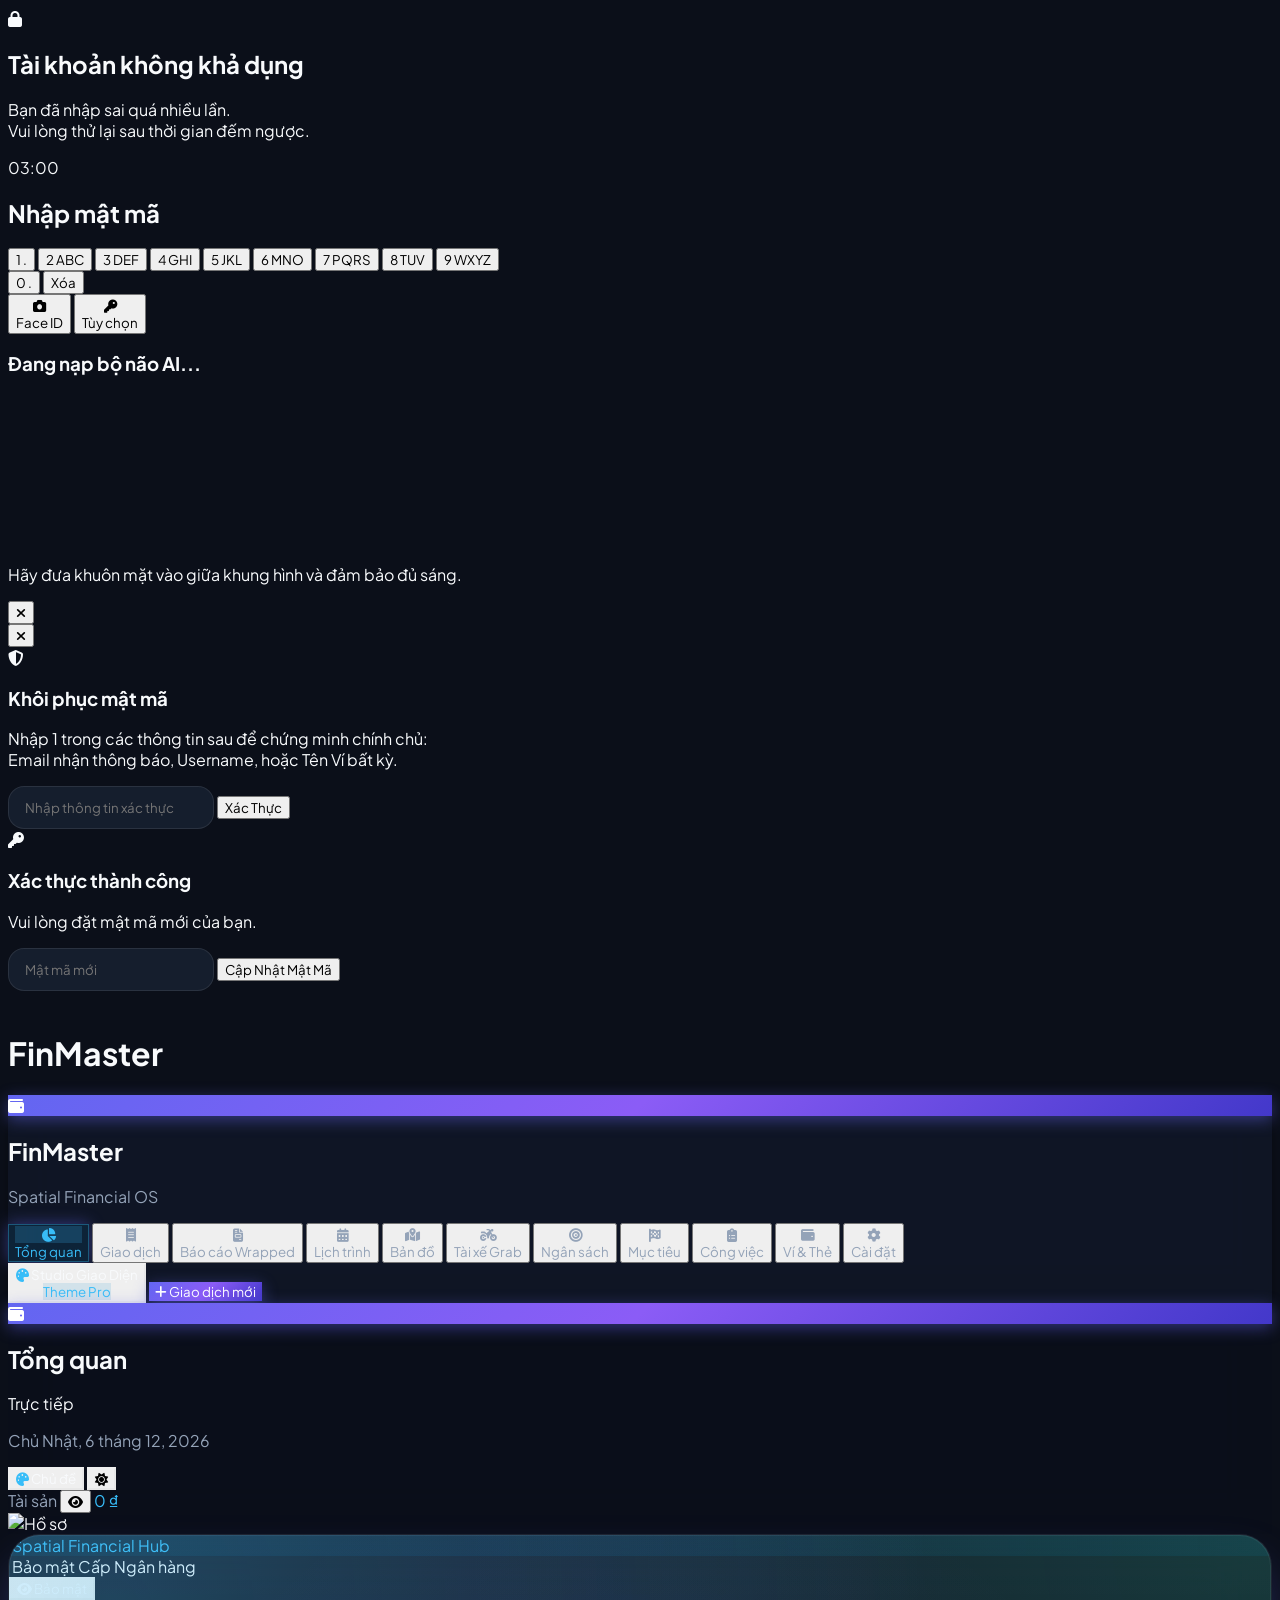
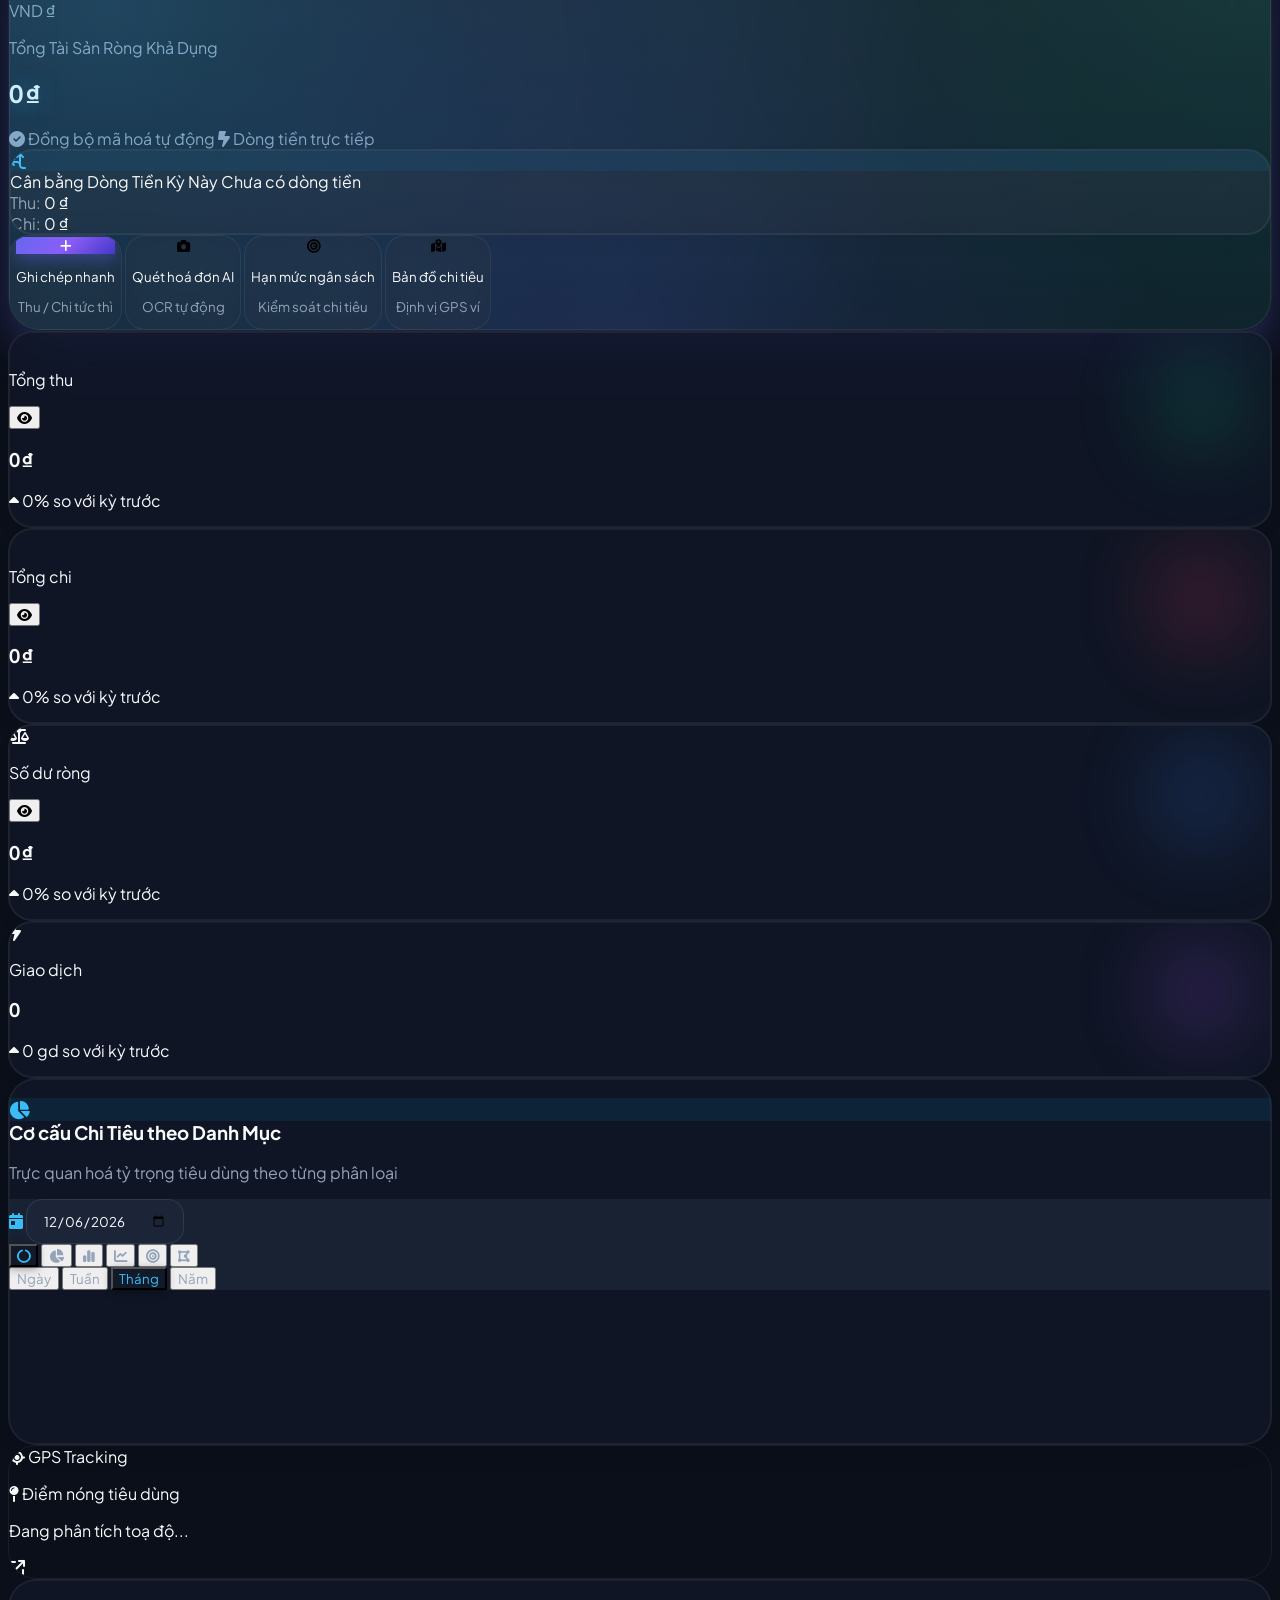
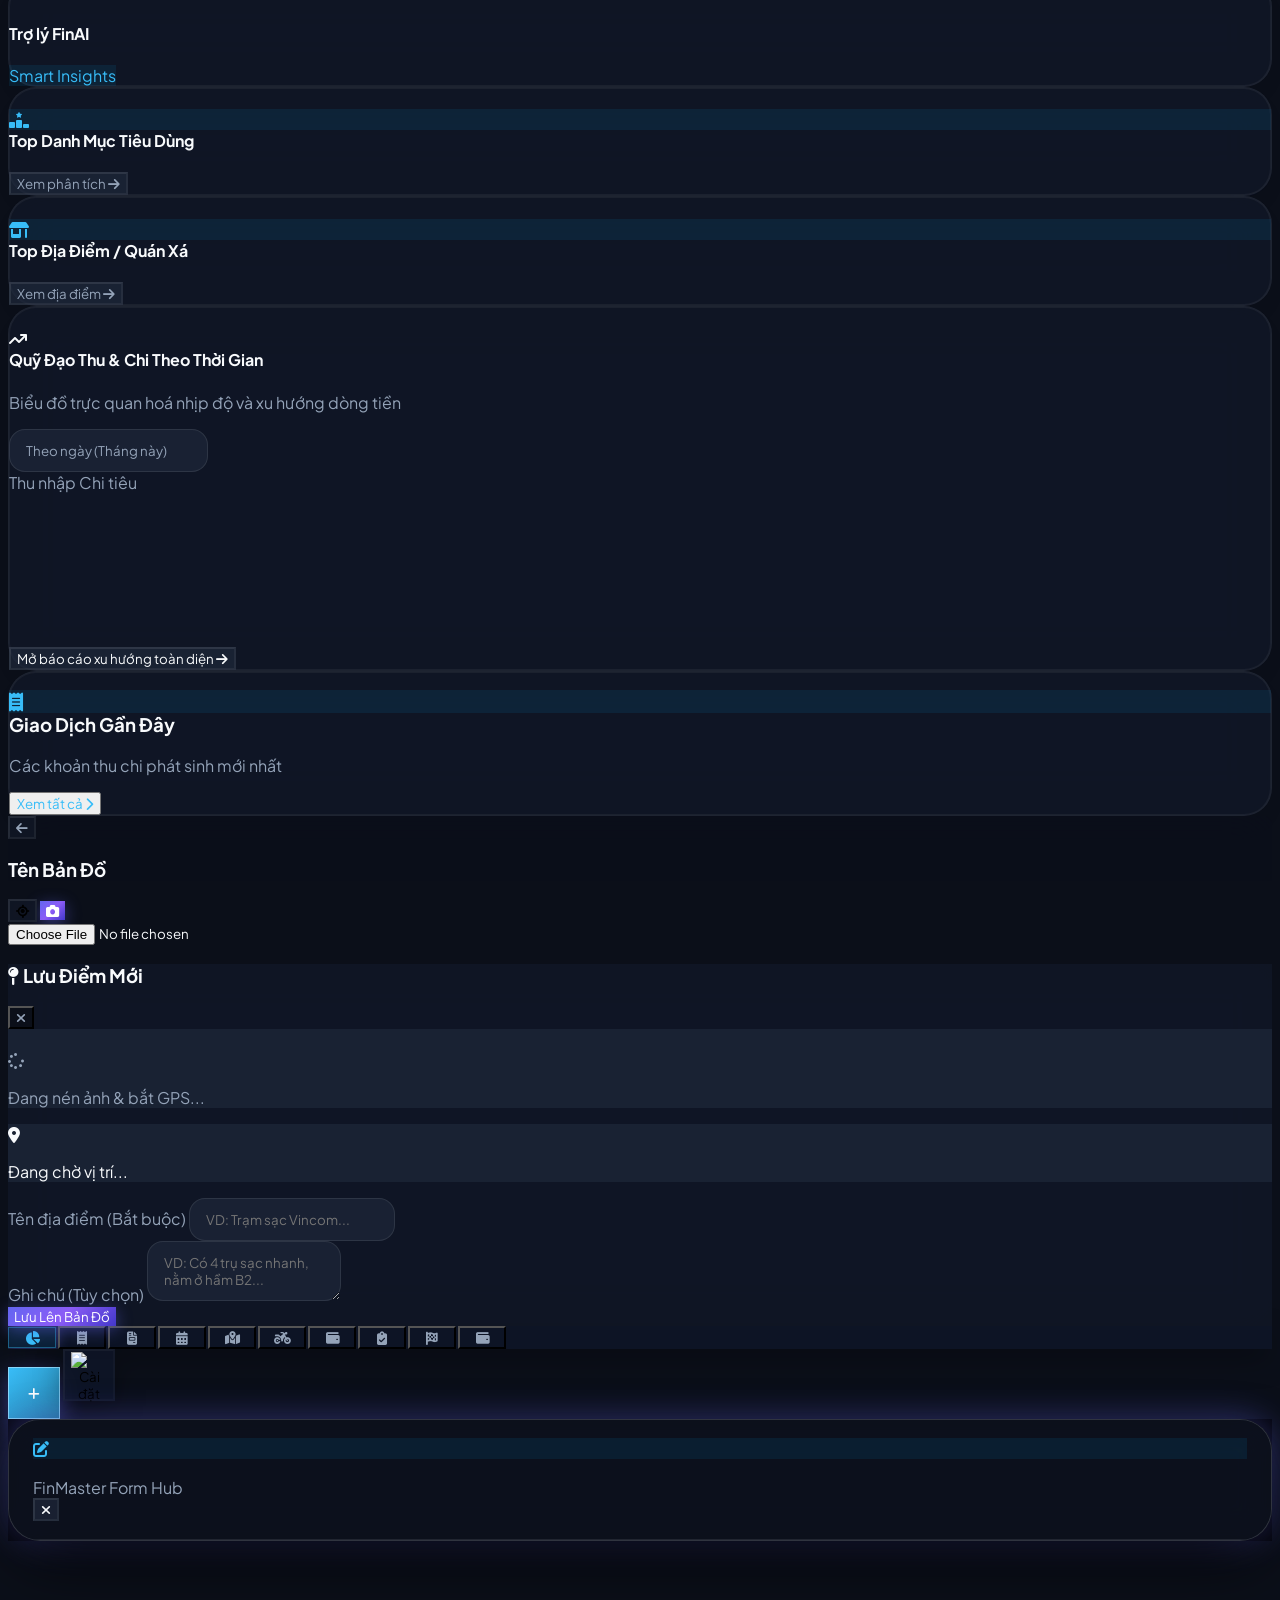
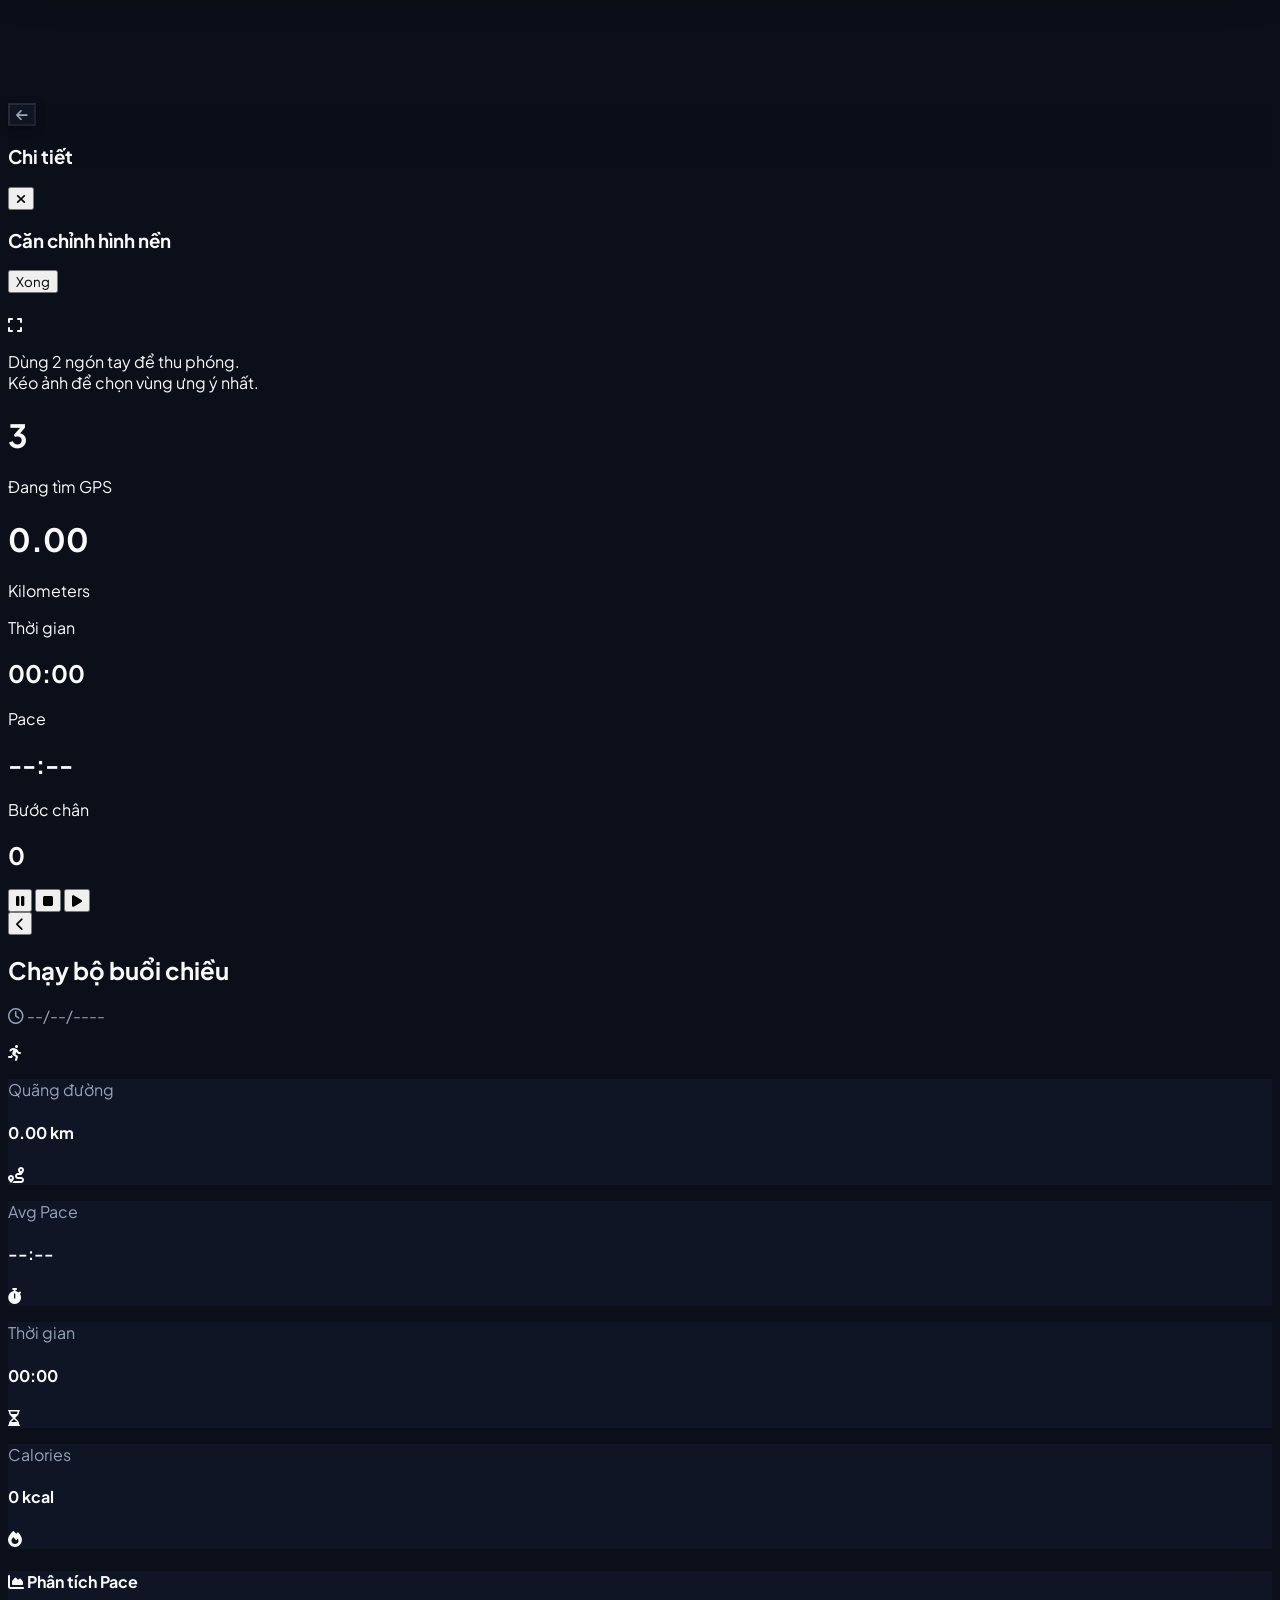
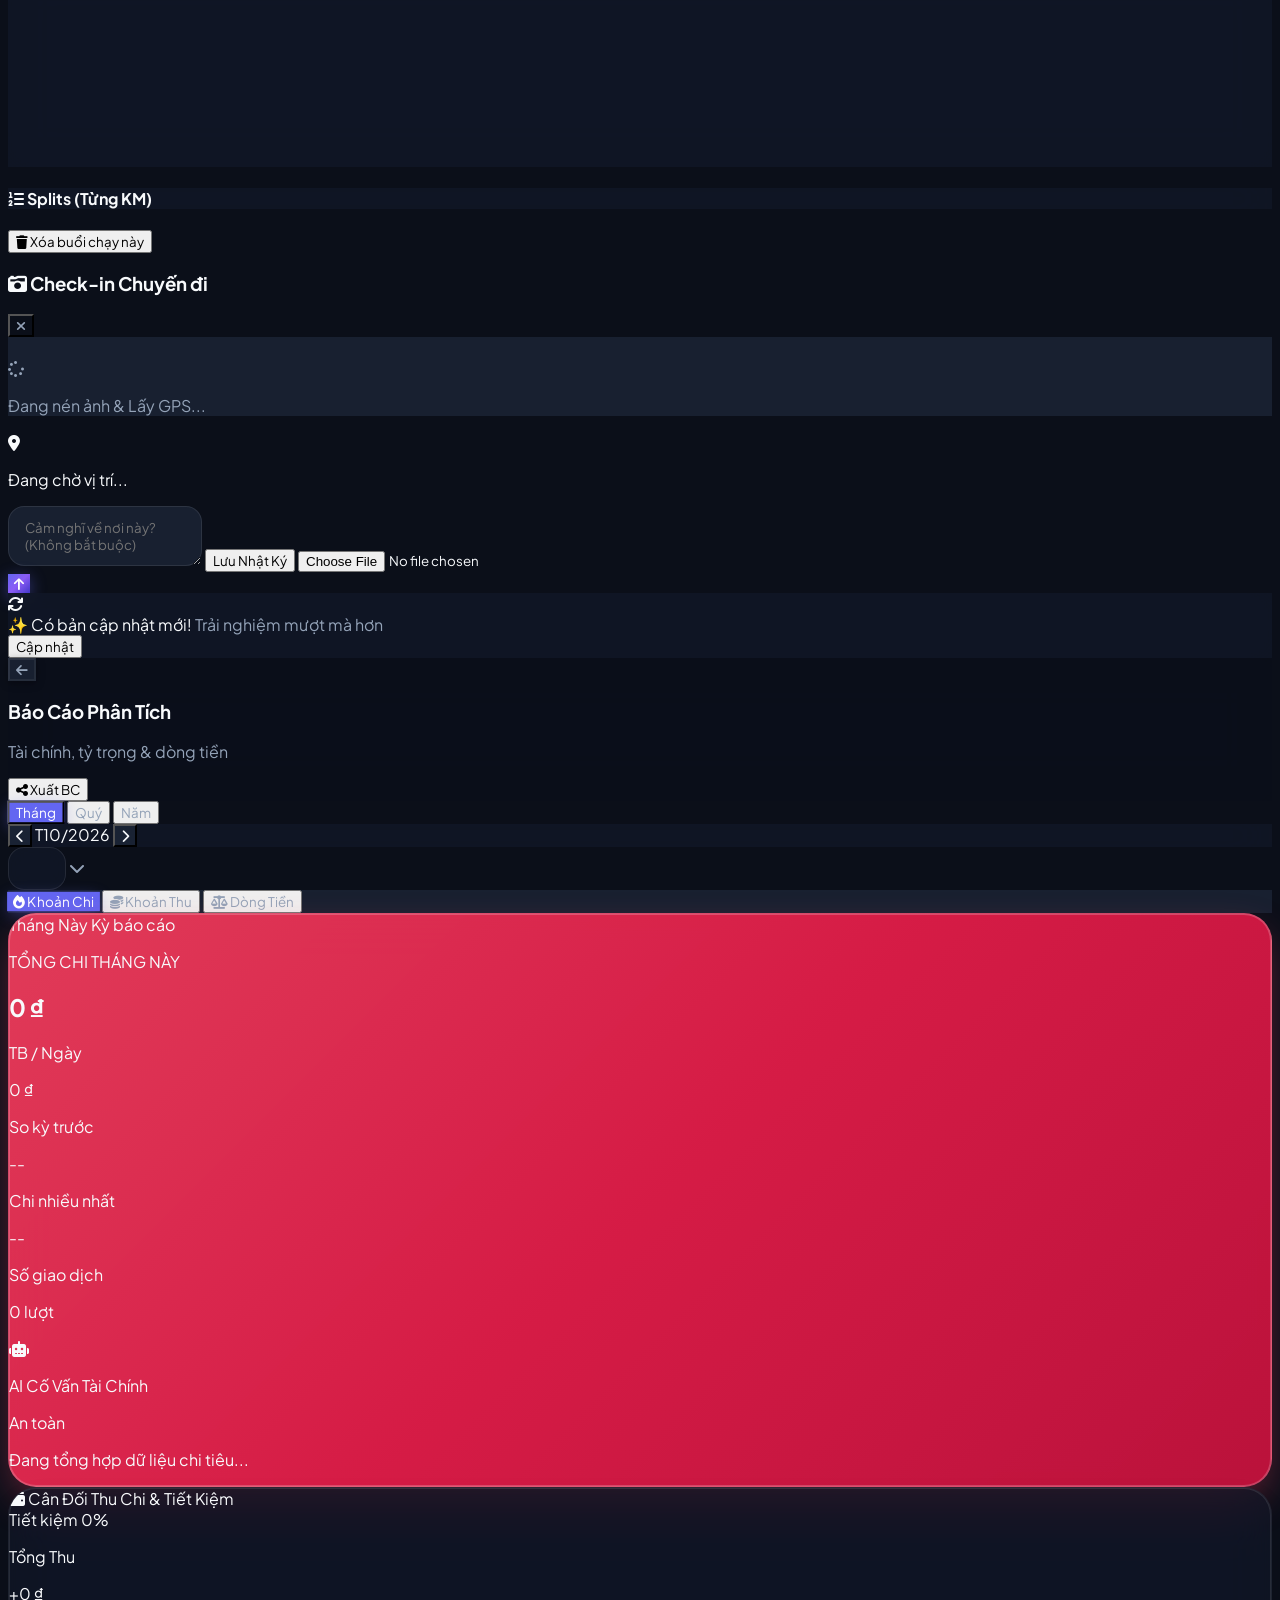
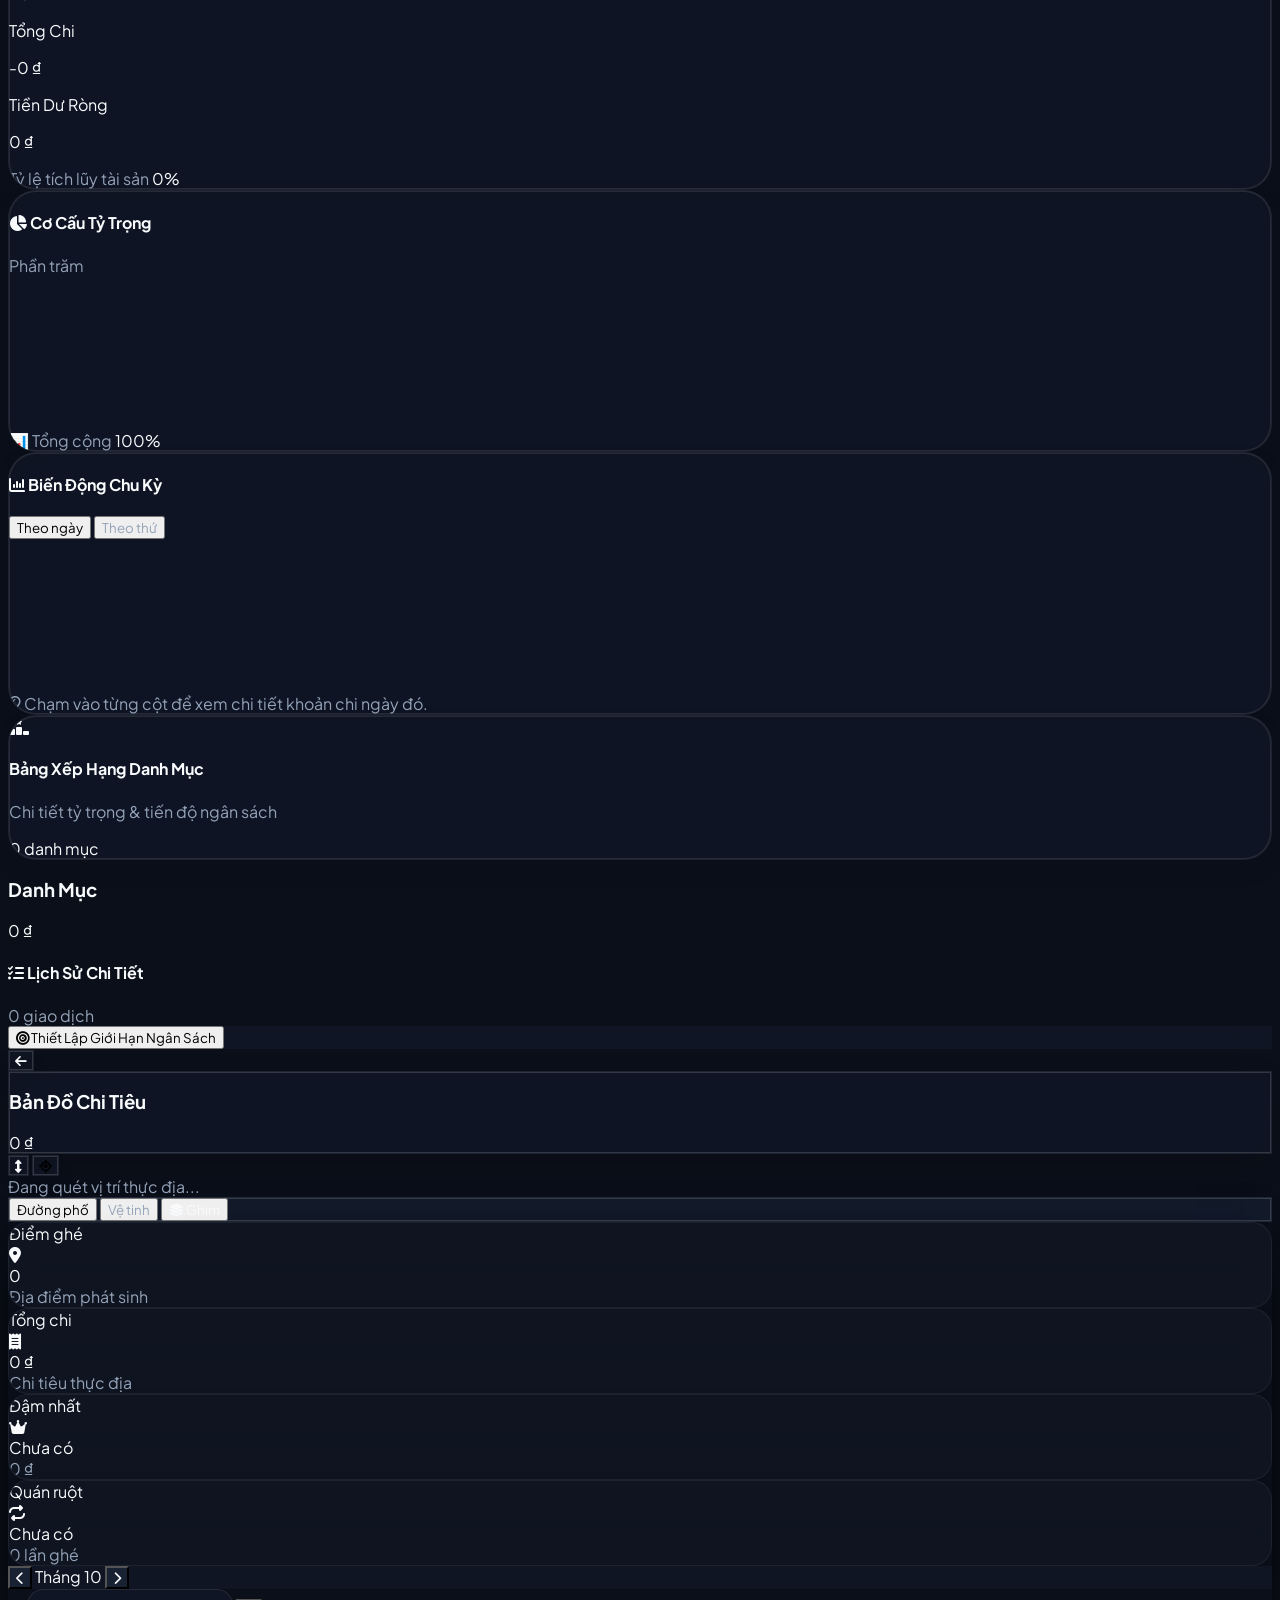
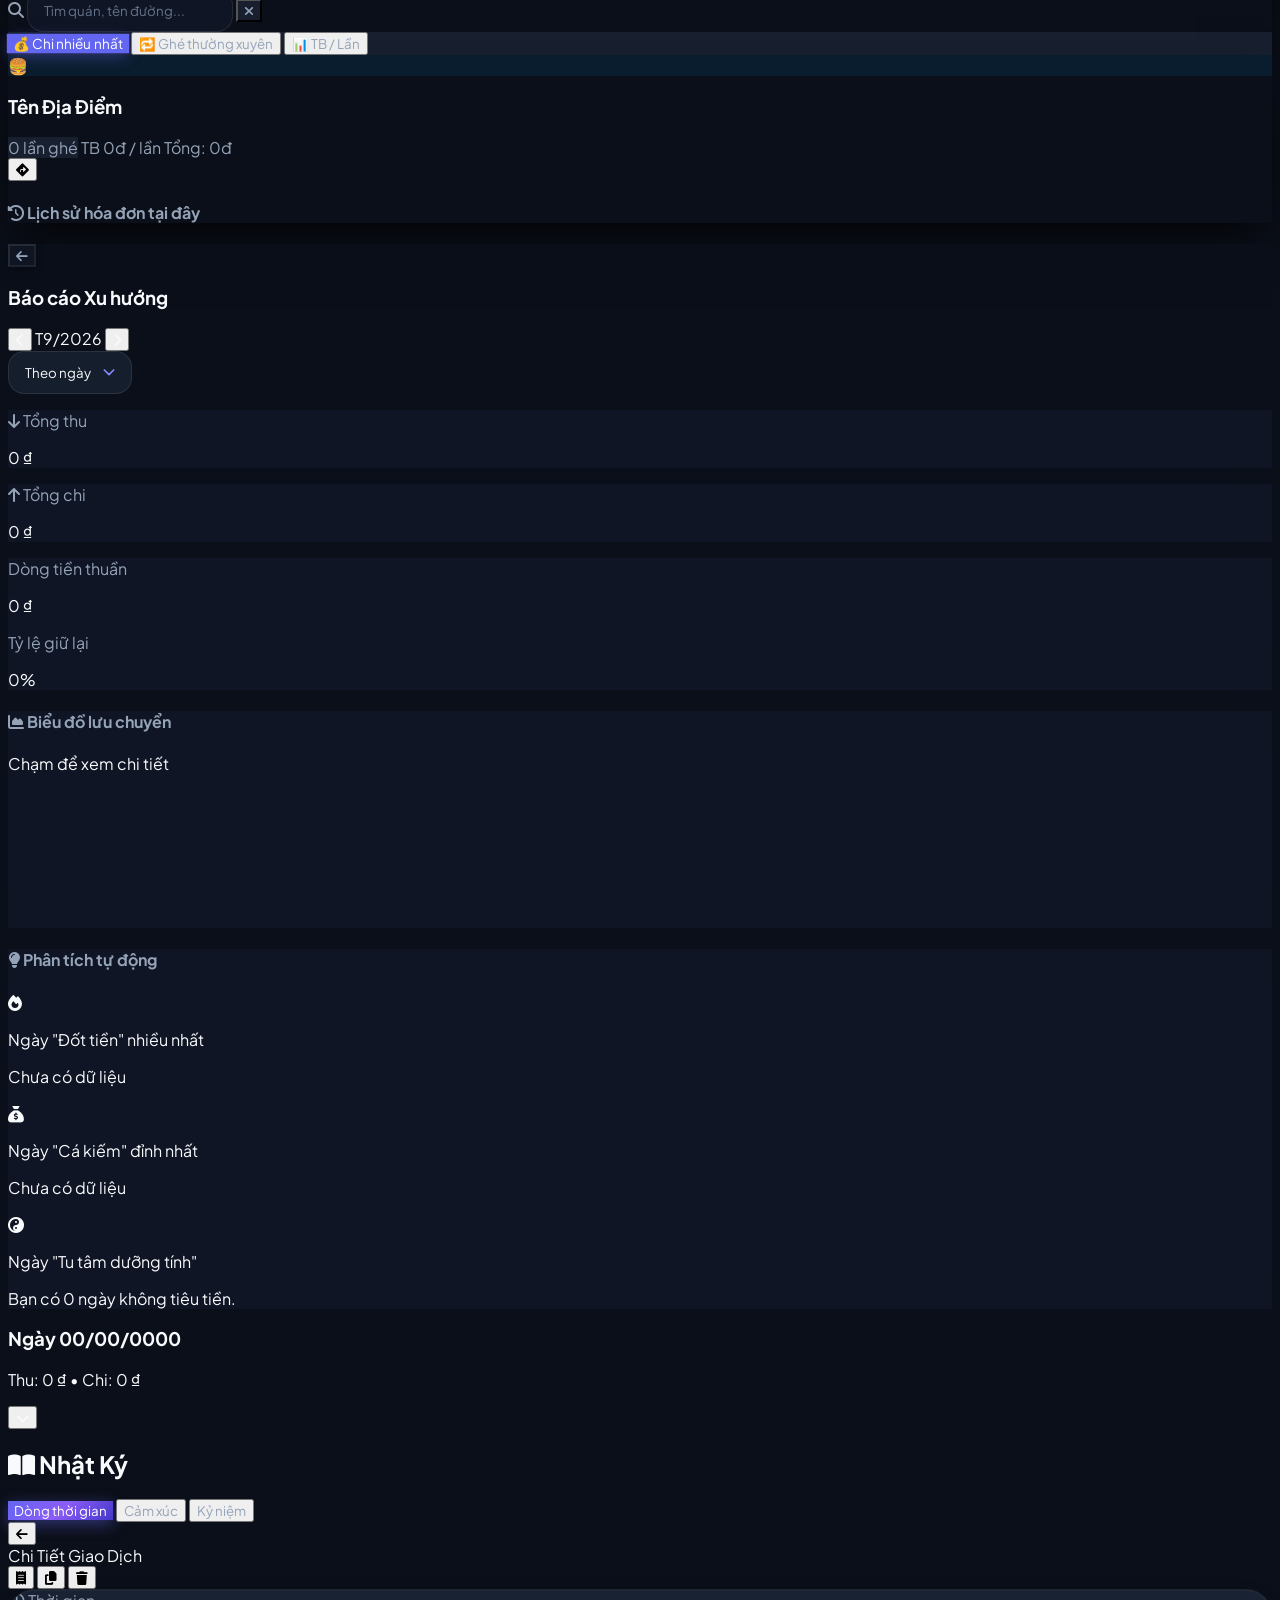
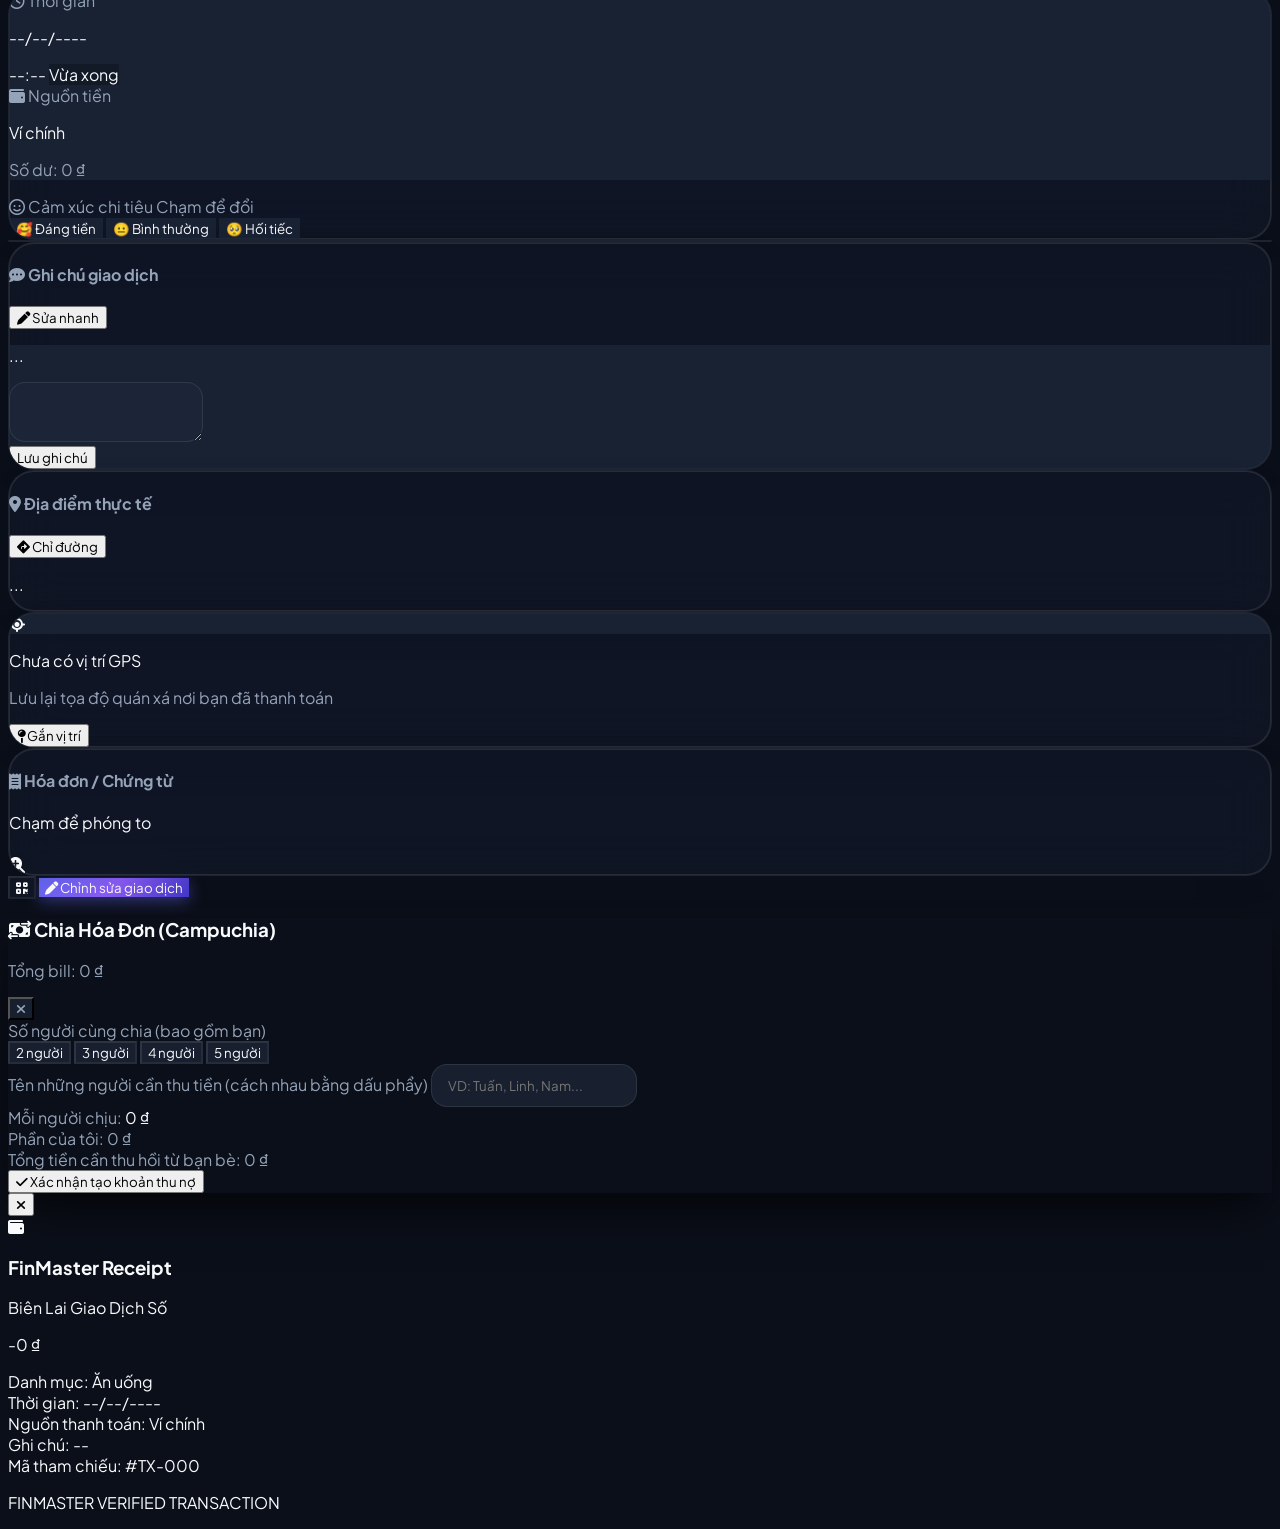
==== commit 1f9897c7: "update" ====
--- a/index.html
+++ b/index.html
@@ -903,15 +903,15 @@
 
       <div class="p-4 pt-3 border-t custom-border flex flex-col gap-2 shrink-0">
         <button
-          onclick="toggleThemeModal()"
+          onclick="openSettingsDetail('themes')"
           class="w-full flex items-center justify-between px-3.5 py-2.5 rounded-xl border custom-border bg-white/5 hover:bg-white/10 transition-all text-xs font-bold custom-text group"
-          title="Chọn giữa 15 màu sắc chủ đề"
+          title="Studio Giao Diện & Chủ Đề"
         >
           <div class="flex items-center gap-2.5">
             <i class="fa-solid fa-palette text-sm custom-icon-active"></i>
-            <span>Đổi màu chủ đề</span>
+            <span>Studio Giao Diện</span>
           </div>
-          <span class="text-[10px] px-2 py-0.5 rounded-md custom-bg-primary-soft custom-icon-active font-extrabold uppercase">15 Màu</span>
+          <span class="text-[10px] px-2 py-0.5 rounded-md custom-bg-primary-soft custom-icon-active font-extrabold uppercase">Theme Pro</span>
         </button>
 
         <button
@@ -956,15 +956,15 @@
         </div>
 
         <div class="flex items-center gap-2 sm:gap-3">
-          <!-- Nút Đổi Màu Nhanh Trên Header (Desktop + Mobile) -->
+          <!-- Nút Đổi Màu Trên Header (Chỉ hiện trên Desktop, mobile vào Cài đặt đổi) -->
           <button
-            onclick="toggleThemeModal()"
+            onclick="openSettingsDetail('themes')"
             id="btn-header-theme"
-            class="h-10 px-3 rounded-xl border custom-border bg-white/5 hover:bg-white/10 flex items-center gap-2 custom-text transition-all active:scale-95 shadow-sm"
-            title="Đổi màu chủ đề (15 màu)"
+            class="hidden md:flex h-10 px-3 rounded-xl border custom-border bg-white/5 hover:bg-white/10 items-center gap-2 custom-text transition-all active:scale-95 shadow-sm"
+            title="Studio Giao Diện & Chủ Đề"
           >
             <i class="fa-solid fa-palette custom-icon-active text-base"></i>
-            <span class="hidden md:inline text-xs font-bold">Chủ đề</span>
+            <span class="text-xs font-bold">Chủ đề</span>
           </button>
 
           <!-- Toggle Dark Mode -->
@@ -1010,23 +1010,27 @@
 
         <div
           id="view-dashboard"
-          class="view-section active space-y-6 max-w-7xl mx-auto pt-2"
+          class="view-section active space-y-6 max-w-7xl mx-auto pt-1 pb-6"
         >
           <!-- ========================================================
-               1. HERO SPATIAL FINANCIAL HUB (TÂM ĐIỂM TÀI CHÍNH THẾ HỆ MỚI)
+               1. FLAGSHIP HERO SPATIAL WEALTH HUB (TÂM ĐIỂM TÀI CHÍNH THƯỢNG LƯU)
                ======================================================== -->
-          <div class="hero-spatial-hub p-6 sm:p-8">
+          <div class="dash-hero-hub p-6 sm:p-8">
             <div class="relative z-10 flex flex-col gap-6">
-              <!-- Top Row: Badge & Privacy Control -->
+              <!-- Top Row: Luxury Brand Badge & Executive Controls -->
               <div class="flex flex-wrap items-center justify-between gap-3">
-                <div class="flex items-center gap-2">
-                  <span class="px-3 py-1 rounded-full text-xs font-bold custom-bg-primary-soft custom-icon-active flex items-center gap-1.5 border custom-border">
+                <div class="flex items-center gap-2.5">
+                  <div class="px-3.5 py-1.5 rounded-full text-xs font-black custom-bg-primary-soft custom-icon-active flex items-center gap-2 border custom-border shadow-sm">
+                    <span class="relative flex h-2 w-2">
+                      <span class="animate-ping absolute inline-flex h-full w-full rounded-full bg-emerald-400 opacity-75"></span>
+                      <span class="relative inline-flex rounded-full h-2 w-2 bg-emerald-500"></span>
+                    </span>
                     <i class="fa-solid fa-sparkles text-[11px]"></i>
-                    Spatial Financial Hub
-                  </span>
-                  <span class="hidden sm:inline-flex px-2.5 py-0.5 rounded-full text-[10px] font-bold bg-emerald-500/10 text-emerald-400 border border-emerald-500/20 items-center gap-1">
-                    <span class="w-1.5 h-1.5 rounded-full bg-emerald-400 animate-pulse"></span>
-                    Trực quan hóa thời gian thực
+                    <span class="tracking-wide">Spatial Financial Hub</span>
+                  </div>
+                  <span class="hidden sm:inline-flex px-3 py-1 rounded-full text-[11px] font-bold bg-emerald-500/10 text-emerald-400 border border-emerald-500/25 items-center gap-1.5 backdrop-blur-md">
+                    <i class="fa-solid fa-shield-check text-[11px]"></i>
+                    <span>Bảo mật Cấp Ngân hàng</span>
                   </span>
                 </div>
 
@@ -1034,128 +1038,151 @@
                   <!-- Eye Privacy Toggle -->
                   <button
                     onclick="toggleBalancePrivacy()"
-                    class="px-3 py-1.5 rounded-xl border custom-border bg-white/5 hover:bg-white/10 transition-all text-xs font-bold custom-text flex items-center gap-1.5"
-                    title="Ẩn / Hiện số dư"
+                    class="h-9 px-3.5 rounded-xl border custom-border bg-white/5 hover:bg-white/10 active:scale-95 transition-all text-xs font-bold custom-text flex items-center gap-2 shadow-sm backdrop-blur-md"
+                    title="Ẩn / Hiện số dư bảo mật"
                   >
                     <i class="fa-solid fa-eye balance-eye-icon text-xs"></i>
                     <span class="hidden sm:inline">Bảo mật</span>
                   </button>
-                  <div class="px-3 py-1 rounded-xl bg-white/5 border custom-border text-xs font-black custom-text-secondary tracking-widest">
+                  <div class="h-9 px-3.5 rounded-xl bg-white/5 border custom-border text-xs font-black custom-text-secondary tracking-widest flex items-center justify-center shadow-sm backdrop-blur-md">
                     VND ₫
                   </div>
                 </div>
               </div>
 
-              <!-- Center: Giant Balance & Cashflow Ratio -->
+              <!-- Center: Master Net Worth & Real-time Cashflow Cockpit -->
               <div class="grid grid-cols-1 lg:grid-cols-12 gap-6 items-center">
-                <!-- Left: Big Balance Typography -->
+                <!-- Left: Grand Typography & Portfolio Label -->
                 <div class="lg:col-span-7 flex flex-col justify-center">
-                  <p class="text-xs sm:text-sm font-bold uppercase tracking-wider custom-text-secondary flex items-center gap-2 mb-1">
-                    <span>Tổng Tài Sản Ròng Khả Dụng</span>
-                  </p>
+                  <div class="flex items-center gap-2 mb-1.5">
+                    <span class="w-1.5 h-1.5 rounded-full bg-emerald-400"></span>
+                    <p class="text-xs sm:text-sm font-black uppercase tracking-widest custom-text-secondary">
+                      Tổng Tài Sản Ròng Khả Dụng
+                    </p>
+                  </div>
                   <h2
                     id="dash-hero-balance"
-                    class="text-3xl sm:text-4xl md:text-5xl font-black tracking-tight custom-text my-1 select-all"
+                    class="dash-hero-number text-4xl sm:text-5xl md:text-6xl font-black tracking-tight custom-text my-1.5 select-all"
                   >
                     0 ₫
                   </h2>
-                  <p class="text-xs font-semibold custom-text-secondary mt-1 flex items-center gap-2">
-                    <i class="fa-solid fa-circle-check text-emerald-400"></i>
-                    <span>Dữ liệu ví và giao dịch được đồng bộ mã hoá an toàn</span>
-                  </p>
+                  <div class="flex flex-wrap items-center gap-2 sm:gap-4 mt-2">
+                    <span class="text-xs font-semibold custom-text-secondary flex items-center gap-1.5">
+                      <i class="fa-solid fa-circle-check text-emerald-400"></i>
+                      Đồng bộ mã hoá tự động
+                    </span>
+                    <span class="text-xs font-semibold custom-text-secondary hidden sm:flex items-center gap-1.5">
+                      <i class="fa-solid fa-bolt-lightning text-amber-400"></i>
+                      Dòng tiền trực tiếp
+                    </span>
+                  </div>
                 </div>
 
-                <!-- Right: Cashflow Flow-Bar & Dynamic Status -->
-                <div class="lg:col-span-5 p-4 sm:p-5 rounded-2xl bg-white/5 border custom-border flex flex-col justify-between gap-3">
+                <!-- Right: Cockpit Liquid Balance Ratio Hub -->
+                <div class="lg:col-span-5 dash-flow-cockpit p-4 sm:p-5 flex flex-col justify-between gap-3.5">
                   <div class="flex items-center justify-between text-xs font-bold">
-                    <span class="custom-text flex items-center gap-1.5">
-                      <i class="fa-solid fa-arrows-split-up-and-left custom-icon-active"></i>
+                    <span class="custom-text flex items-center gap-2">
+                      <div class="w-6 h-6 rounded-lg custom-bg-primary-soft custom-icon-active flex items-center justify-center text-[10px]">
+                        <i class="fa-solid fa-arrows-split-up-and-left"></i>
+                      </div>
                       Cân bằng Dòng Tiền Kỳ Này
                     </span>
-                    <span id="hero-flow-status" class="text-emerald-400 font-extrabold text-[11px] px-2 py-0.5 rounded-md bg-emerald-500/10">
+                    <span id="hero-flow-status" class="text-emerald-400 font-extrabold text-[11px] px-2.5 py-1 rounded-lg bg-emerald-500/10 border border-emerald-500/20 shadow-sm">
                       Cân bằng
                     </span>
                   </div>
 
-                  <!-- Flow Progress Bar -->
-                  <div class="w-full h-3 rounded-full bg-white/10 overflow-hidden flex p-0.5 gap-0.5 border border-white/5">
-                    <div id="hero-income-bar" class="h-full bg-gradient-to-r from-emerald-500 to-teal-400 rounded-full transition-all duration-700" style="width: 50%"></div>
-                    <div id="hero-expense-bar" class="h-full bg-gradient-to-r from-rose-500 to-pink-500 rounded-full transition-all duration-700" style="width: 50%"></div>
+                  <!-- Liquid Flow Progress Track -->
+                  <div class="relative w-full h-3.5 rounded-full bg-black/20 dark:bg-white/5 overflow-hidden flex p-0.5 gap-1 border border-white/10 shadow-inner">
+                    <div id="hero-income-bar" class="h-full bg-gradient-to-r from-emerald-500 via-teal-400 to-cyan-400 rounded-full transition-all duration-700 shadow-sm" style="width: 50%"></div>
+                    <div id="hero-expense-bar" class="h-full bg-gradient-to-r from-rose-500 via-pink-500 to-amber-500 rounded-full transition-all duration-700 shadow-sm" style="width: 50%"></div>
                   </div>
 
-                  <!-- Legend Numbers -->
+                  <!-- Legend Numbers Pill Box -->
                   <div class="flex items-center justify-between text-xs font-semibold pt-1">
-                    <div class="flex items-center gap-1.5">
-                      <span class="w-2.5 h-2.5 rounded-full bg-emerald-400"></span>
-                      <span class="custom-text-secondary">Thu:</span>
+                    <div class="flex items-center gap-2 px-2.5 py-1 rounded-xl bg-emerald-500/10 border border-emerald-500/20">
+                      <span class="w-2 h-2 rounded-full bg-emerald-400 shadow-[0_0_8px_#10b981]"></span>
+                      <span class="custom-text-secondary text-[11px] font-bold">Thu:</span>
                       <span id="hero-inc-text" class="text-emerald-400 font-black">0 ₫</span>
                     </div>
-                    <div class="flex items-center gap-1.5">
-                      <span class="w-2.5 h-2.5 rounded-full bg-rose-400"></span>
-                      <span class="custom-text-secondary">Chi:</span>
+                    <div class="flex items-center gap-2 px-2.5 py-1 rounded-xl bg-rose-500/10 border border-rose-500/20">
+                      <span class="w-2 h-2 rounded-full bg-rose-400 shadow-[0_0_8px_#f43f5e]"></span>
+                      <span class="custom-text-secondary text-[11px] font-bold">Chi:</span>
                       <span id="hero-exp-text" class="text-rose-400 font-black">0 ₫</span>
                     </div>
                   </div>
                 </div>
               </div>
 
-              <!-- Bottom Row: Quick Action Hub -->
-              <div class="pt-2 border-t custom-border grid grid-cols-2 sm:grid-cols-4 gap-2.5 sm:gap-3">
+              <!-- Bottom Row: Fast Action Executive Dock -->
+              <div class="pt-3 border-t custom-border grid grid-cols-2 sm:grid-cols-4 gap-2.5 sm:gap-3.5">
                 <button
                   onclick="handleFabClick()"
-                  class="hero-action-pill py-3 px-4 rounded-xl flex items-center justify-center gap-2.5 text-xs font-bold custom-text group"
+                  class="dash-dock-pill py-3 px-3.5 flex items-center gap-3 text-left group"
                 >
-                  <div class="w-7 h-7 rounded-lg custom-primary flex items-center justify-center text-white text-xs shadow-sm group-hover:scale-110 transition-transform">
+                  <div class="w-9 h-9 rounded-xl custom-primary flex items-center justify-center text-white text-sm shadow-md group-hover:scale-110 group-hover:rotate-6 transition-transform shrink-0">
                     <i class="fa-solid fa-plus"></i>
                   </div>
-                  <span>Ghi chép nhanh</span>
+                  <div class="min-w-0">
+                    <p class="text-xs font-black custom-text truncate">Ghi chép nhanh</p>
+                    <p class="text-[10px] custom-text-secondary font-medium truncate">Thu / Chi tức thì</p>
+                  </div>
                 </button>
 
                 <button
                   onclick="triggerQuickScan()"
-                  class="hero-action-pill py-3 px-4 rounded-xl flex items-center justify-center gap-2.5 text-xs font-bold custom-text group"
+                  class="dash-dock-pill py-3 px-3.5 flex items-center gap-3 text-left group"
                 >
-                  <div class="w-7 h-7 rounded-lg bg-gradient-to-br from-amber-500 to-orange-500 flex items-center justify-center text-white text-xs shadow-sm group-hover:scale-110 transition-transform">
+                  <div class="w-9 h-9 rounded-xl bg-gradient-to-br from-amber-500 to-orange-500 flex items-center justify-center text-white text-sm shadow-md group-hover:scale-110 group-hover:rotate-6 transition-transform shrink-0">
                     <i class="fa-solid fa-camera"></i>
                   </div>
-                  <span>Quét hoá đơn AI</span>
+                  <div class="min-w-0">
+                    <p class="text-xs font-black custom-text truncate">Quét hoá đơn AI</p>
+                    <p class="text-[10px] custom-text-secondary font-medium truncate">OCR tự động</p>
+                  </div>
                 </button>
 
                 <button
                   onclick="switchView('budgets')"
-                  class="hero-action-pill py-3 px-4 rounded-xl flex items-center justify-center gap-2.5 text-xs font-bold custom-text group"
+                  class="dash-dock-pill py-3 px-3.5 flex items-center gap-3 text-left group"
                 >
-                  <div class="w-7 h-7 rounded-lg bg-gradient-to-br from-blue-500 to-indigo-500 flex items-center justify-center text-white text-xs shadow-sm group-hover:scale-110 transition-transform">
+                  <div class="w-9 h-9 rounded-xl bg-gradient-to-br from-blue-500 to-indigo-600 flex items-center justify-center text-white text-sm shadow-md group-hover:scale-110 group-hover:rotate-6 transition-transform shrink-0">
                     <i class="fa-solid fa-bullseye"></i>
                   </div>
-                  <span>Hạn mức ngân sách</span>
+                  <div class="min-w-0">
+                    <p class="text-xs font-black custom-text truncate">Hạn mức ngân sách</p>
+                    <p class="text-[10px] custom-text-secondary font-medium truncate">Kiểm soát chi tiêu</p>
+                  </div>
                 </button>
 
                 <button
                   onclick="switchView('map')"
-                  class="hero-action-pill py-3 px-4 rounded-xl flex items-center justify-center gap-2.5 text-xs font-bold custom-text group"
+                  class="dash-dock-pill py-3 px-3.5 flex items-center gap-3 text-left group"
                 >
-                  <div class="w-7 h-7 rounded-lg bg-gradient-to-br from-purple-500 to-pink-500 flex items-center justify-center text-white text-xs shadow-sm group-hover:scale-110 transition-transform">
+                  <div class="w-9 h-9 rounded-xl bg-gradient-to-br from-purple-500 to-pink-500 flex items-center justify-center text-white text-sm shadow-md group-hover:scale-110 group-hover:rotate-6 transition-transform shrink-0">
                     <i class="fa-solid fa-map-location-dot"></i>
                   </div>
-                  <span>Bản đồ chi tiêu</span>
+                  <div class="min-w-0">
+                    <p class="text-xs font-black custom-text truncate">Bản đồ chi tiêu</p>
+                    <p class="text-[10px] custom-text-secondary font-medium truncate">Định vị GPS ví</p>
+                  </div>
                 </button>
               </div>
             </div>
           </div>
 
           <!-- ========================================================
-               2. DÒNG 4 KPI CARDS THEO SPATIAL GLASS (ĐA MÀU SẮC ĐỘNG)
+               2. DÒNG 4 THẺ CHỈ SỐ KIM CƯƠNG (DIAMOND METRIC TILES)
                ======================================================== -->
           <div class="grid grid-cols-2 lg:grid-cols-4 gap-3 sm:gap-4">
             <!-- Thẻ 1: Tổng thu -->
-            <div class="metric-glass-card p-4 sm:p-5 flex flex-col justify-between h-36">
+            <div class="dash-kpi-card dash-kpi-income p-4 sm:p-5 flex flex-col justify-between h-36">
               <div class="flex justify-between items-start z-10">
-                <div class="flex items-center gap-2">
-                  <div class="w-8 h-8 rounded-xl bg-emerald-500/15 border border-emerald-500/30 text-emerald-400 flex items-center justify-center text-sm shadow-sm">
+                <div class="flex items-center gap-2.5">
+                  <div class="w-8 h-8 rounded-xl bg-emerald-500/15 border border-emerald-500/30 text-emerald-400 flex items-center justify-center text-xs shadow-sm">
                     <i class="fa-solid fa-arrow-down-left"></i>
                   </div>
-                  <p class="text-xs font-bold text-emerald-400 uppercase tracking-wider">
+                  <p class="text-xs font-extrabold text-emerald-400 uppercase tracking-wider">
                     Tổng thu
                   </p>
                 </div>
@@ -1166,7 +1193,7 @@
               <div class="z-10 my-1">
                 <h3
                   id="dash-inc-num"
-                  class="text-xl sm:text-2xl font-black custom-text truncate tracking-tight"
+                  class="dash-kpi-val text-xl sm:text-2xl font-black custom-text truncate tracking-tight"
                 >
                   0 ₫
                 </h3>
@@ -1177,19 +1204,19 @@
                   <i class="fa-solid fa-caret-up"></i> 0% so với kỳ trước
                 </p>
               </div>
-              <div class="absolute bottom-0 left-0 right-0 h-14 opacity-50 pointer-events-none">
+              <div class="dash-sparkline-wrap">
                 <canvas id="spark-inc"></canvas>
               </div>
             </div>
 
             <!-- Thẻ 2: Tổng chi -->
-            <div class="metric-glass-card p-4 sm:p-5 flex flex-col justify-between h-36">
+            <div class="dash-kpi-card dash-kpi-expense p-4 sm:p-5 flex flex-col justify-between h-36">
               <div class="flex justify-between items-start z-10">
-                <div class="flex items-center gap-2">
-                  <div class="w-8 h-8 rounded-xl bg-rose-500/15 border border-rose-500/30 text-rose-400 flex items-center justify-center text-sm shadow-sm">
+                <div class="flex items-center gap-2.5">
+                  <div class="w-8 h-8 rounded-xl bg-rose-500/15 border border-rose-500/30 text-rose-400 flex items-center justify-center text-xs shadow-sm">
                     <i class="fa-solid fa-arrow-up-right"></i>
                   </div>
-                  <p class="text-xs font-bold text-rose-400 uppercase tracking-wider">
+                  <p class="text-xs font-extrabold text-rose-400 uppercase tracking-wider">
                     Tổng chi
                   </p>
                 </div>
@@ -1200,7 +1227,7 @@
               <div class="z-10 my-1">
                 <h3
                   id="dash-exp-num"
-                  class="text-xl sm:text-2xl font-black custom-text truncate tracking-tight"
+                  class="dash-kpi-val text-xl sm:text-2xl font-black custom-text truncate tracking-tight"
                 >
                   0 ₫
                 </h3>
@@ -1211,19 +1238,19 @@
                   <i class="fa-solid fa-caret-down"></i> 0% so với kỳ trước
                 </p>
               </div>
-              <div class="absolute bottom-0 left-0 right-0 h-14 opacity-50 pointer-events-none">
+              <div class="dash-sparkline-wrap">
                 <canvas id="spark-exp"></canvas>
               </div>
             </div>
 
             <!-- Thẻ 3: Số dư ròng -->
-            <div class="metric-glass-card p-4 sm:p-5 flex flex-col justify-between h-36">
+            <div class="dash-kpi-card dash-kpi-balance p-4 sm:p-5 flex flex-col justify-between h-36">
               <div class="flex justify-between items-start z-10">
-                <div class="flex items-center gap-2">
-                  <div class="w-8 h-8 rounded-xl bg-sky-500/15 border border-sky-500/30 text-sky-400 flex items-center justify-center text-sm shadow-sm">
+                <div class="flex items-center gap-2.5">
+                  <div class="w-8 h-8 rounded-xl bg-sky-500/15 border border-sky-500/30 text-sky-400 flex items-center justify-center text-xs shadow-sm">
                     <i class="fa-solid fa-scale-balanced"></i>
                   </div>
-                  <p class="text-xs font-bold text-sky-400 uppercase tracking-wider">
+                  <p class="text-xs font-extrabold text-sky-400 uppercase tracking-wider">
                     Số dư ròng
                   </p>
                 </div>
@@ -1234,7 +1261,7 @@
               <div class="z-10 my-1">
                 <h3
                   id="dash-bal-num"
-                  class="text-xl sm:text-2xl font-black custom-text truncate tracking-tight"
+                  class="dash-kpi-val text-xl sm:text-2xl font-black custom-text truncate tracking-tight"
                 >
                   0 ₫
                 </h3>
@@ -1245,28 +1272,28 @@
                   <i class="fa-solid fa-caret-up"></i> 0% so với kỳ trước
                 </p>
               </div>
-              <div class="absolute bottom-0 left-0 right-0 h-14 opacity-50 pointer-events-none">
+              <div class="dash-sparkline-wrap">
                 <canvas id="spark-bal"></canvas>
               </div>
             </div>
 
-            <!-- Thẻ 4: Giao dịch & Tần suất -->
-            <div class="metric-glass-card p-4 sm:p-5 flex flex-col justify-between h-36">
+            <!-- Thẻ 4: Giao dịch & Nhịp độ -->
+            <div class="dash-kpi-card dash-kpi-tx p-4 sm:p-5 flex flex-col justify-between h-36">
               <div class="flex justify-between items-start z-10">
-                <div class="flex items-center gap-2">
-                  <div class="w-8 h-8 rounded-xl bg-purple-500/15 border border-purple-500/30 text-purple-400 flex items-center justify-center text-sm shadow-sm">
+                <div class="flex items-center gap-2.5">
+                  <div class="w-8 h-8 rounded-xl bg-purple-500/15 border border-purple-500/30 text-purple-400 flex items-center justify-center text-xs shadow-sm">
                     <i class="fa-solid fa-bolt-lightning"></i>
                   </div>
-                  <p class="text-xs font-bold text-purple-400 uppercase tracking-wider">
+                  <p class="text-xs font-extrabold text-purple-400 uppercase tracking-wider">
                     Giao dịch
                   </p>
                 </div>
-                <i class="fa-solid fa-chart-column text-gray-400 text-xs"></i>
+                <span class="w-2 h-2 rounded-full bg-purple-400 animate-pulse"></span>
               </div>
               <div class="z-10 my-1">
                 <h3
                   id="dash-tx-num"
-                  class="text-xl sm:text-2xl font-black custom-text truncate tracking-tight"
+                  class="dash-kpi-val text-xl sm:text-2xl font-black custom-text truncate tracking-tight"
                 >
                   0
                 </h3>
@@ -1279,7 +1306,7 @@
               </div>
               <div
                 id="dash-bar-mini"
-                class="absolute bottom-2 left-4 right-4 flex items-end justify-between h-9 opacity-50 z-0 gap-1 pointer-events-none"
+                class="absolute bottom-2 left-4 right-4 flex items-end justify-between h-9 opacity-60 z-0 gap-1 pointer-events-none"
               >
                 <!-- Render bằng JS -->
               </div>
@@ -1289,23 +1316,25 @@
           <!-- ========================================================
                3. BENTO GRID: PHÂN TÍCH CHUYÊN SÂU & THÔNG MINH
                ======================================================== -->
-          <div class="grid grid-cols-1 lg:grid-cols-12 gap-6">
+          <div class="grid grid-cols-1 lg:grid-cols-12 gap-5 sm:gap-6">
             <!-- MAIN CHART SUITE (Span 8 trên Desktop) -->
-            <div class="lg:col-span-8 custom-bg-card p-6 sm:p-7 rounded-3xl custom-border border flex flex-col justify-between">
+            <div class="lg:col-span-8 dash-bento-card p-6 sm:p-7 flex flex-col justify-between">
               <!-- Chart Header -->
               <div class="flex flex-col sm:flex-row sm:items-center justify-between gap-4 mb-5">
                 <div>
-                  <h3 class="text-lg font-black custom-text flex items-center gap-2">
-                    <i class="fa-solid fa-chart-pie custom-icon-active"></i>
+                  <h3 class="text-lg font-black custom-text flex items-center gap-2.5">
+                    <div class="w-7 h-7 rounded-lg custom-bg-primary-soft custom-icon-active flex items-center justify-center text-xs shadow-sm">
+                      <i class="fa-solid fa-chart-pie"></i>
+                    </div>
                     Cơ cấu Chi Tiêu theo Danh Mục
                   </h3>
-                  <p class="text-xs custom-text-secondary mt-0.5">Trực quan hoá tỷ trọng tiêu dùng theo từng phân loại</p>
+                  <p class="text-xs custom-text-secondary mt-1">Trực quan hoá tỷ trọng tiêu dùng theo từng phân loại</p>
                 </div>
 
                 <!-- Controls: Date Picker & Chart Types -->
                 <div class="flex flex-wrap items-center gap-2">
                   <!-- Date Picker Pill -->
-                  <div class="relative custom-bg-input px-3 py-1.5 rounded-xl border custom-border flex items-center gap-2">
+                  <div class="relative custom-bg-input px-3 py-1.5 rounded-xl border custom-border flex items-center gap-2 shadow-sm">
                     <i class="fa-solid fa-calendar-day text-xs custom-icon-active pointer-events-none"></i>
                     <input
                       type="date"
@@ -1315,8 +1344,8 @@
                     />
                   </div>
 
-                  <!-- Chart Type Switcher -->
-                  <div class="flex custom-bg-input p-1 rounded-xl gap-1 border custom-border">
+                  <!-- Chart Type Switcher Capsule -->
+                  <div class="flex custom-bg-input p-1 rounded-xl gap-1 border custom-border shadow-sm">
                     <button
                       onclick="setChartType('doughnut')"
                       id="btn-chart-doughnut"
@@ -1370,32 +1399,32 @@
               </div>
 
               <!-- Time Granularity Filter Bar -->
-              <div class="flex items-center w-full custom-bg-input p-1 rounded-xl mb-4 border custom-border">
+              <div class="flex items-center w-full custom-bg-input p-1 rounded-xl mb-4 border custom-border shadow-sm">
                 <button
                   onclick="setDashTime('day')"
                   id="btn-time-day"
-                  class="flex-1 py-1.5 rounded-lg text-xs sm:text-sm font-bold custom-text-secondary transition-colors"
+                  class="flex-1 py-1.5 rounded-lg text-xs sm:text-sm font-bold custom-text-secondary transition-all"
                 >
                   Ngày
                 </button>
                 <button
                   onclick="setDashTime('week')"
                   id="btn-time-week"
-                  class="flex-1 py-1.5 rounded-lg text-xs sm:text-sm font-bold custom-text-secondary transition-colors"
+                  class="flex-1 py-1.5 rounded-lg text-xs sm:text-sm font-bold custom-text-secondary transition-all"
                 >
                   Tuần
                 </button>
                 <button
                   onclick="setDashTime('month')"
                   id="btn-time-month"
-                  class="flex-1 py-1.5 rounded-lg text-xs sm:text-sm font-bold custom-text-secondary transition-colors"
+                  class="flex-1 py-1.5 rounded-lg text-xs sm:text-sm font-bold custom-text-secondary transition-all"
                 >
                   Tháng
                 </button>
                 <button
                   onclick="setDashTime('year')"
                   id="btn-time-year"
-                  class="flex-1 py-1.5 rounded-lg text-xs sm:text-sm font-bold custom-text-secondary transition-colors"
+                  class="flex-1 py-1.5 rounded-lg text-xs sm:text-sm font-bold custom-text-secondary transition-all"
                 >
                   Năm
                 </button>
@@ -1408,18 +1437,19 @@
             </div>
 
             <!-- RIGHT COMPANION BENTO (Span 4 trên Desktop) -->
-            <div class="lg:col-span-4 flex flex-col gap-6">
-              <!-- Spatial Mini Map Card -->
+            <div class="lg:col-span-4 flex flex-col gap-5 sm:gap-6">
+              <!-- Spatial Mini Radar Map Card -->
               <div
-                class="relative w-full h-52 rounded-3xl overflow-hidden border custom-border custom-bg-card shadow-sm group cursor-pointer"
+                class="dash-radar-card relative w-full h-52 overflow-hidden shadow-sm group cursor-pointer"
                 onclick="switchView('map')"
                 title="Nhấn để mở bản đồ định vị chi tiêu toàn màn hình"
               >
                 <div id="dash-mini-map" class="absolute inset-0 z-0 pointer-events-none"></div>
                 <div class="absolute inset-x-0 bottom-0 h-28 bg-gradient-to-t from-black/95 via-black/60 to-transparent z-10 pointer-events-none"></div>
-                <div class="absolute top-3 right-3 z-20">
-                  <span class="px-2.5 py-1 rounded-full text-[10px] font-bold bg-black/60 backdrop-blur-md text-sky-400 border border-sky-400/30 flex items-center gap-1 shadow-sm">
-                    <i class="fa-solid fa-location-crosshairs text-[10px] animate-pulse"></i>
+                <div class="absolute top-3.5 right-3.5 z-20">
+                  <span class="px-3 py-1 rounded-full text-[10px] font-black bg-black/70 backdrop-blur-md text-sky-400 border border-sky-400/40 flex items-center gap-1.5 shadow-md">
+                    <span class="w-1.5 h-1.5 rounded-full bg-sky-400 animate-ping"></span>
+                    <i class="fa-solid fa-location-crosshairs text-[10px]"></i>
                     GPS Tracking
                   </span>
                 </div>
@@ -1439,16 +1469,18 @@
                 </div>
               </div>
 
-              <!-- AI Smart Alerts & Widgets -->
-              <div class="custom-bg-card p-5 rounded-3xl border custom-border flex flex-col justify-between flex-1">
-                <div class="flex items-center justify-between mb-3">
+              <!-- FinAI Smart Companion Card -->
+              <div class="dash-bento-card p-5 flex flex-col justify-between flex-1">
+                <div class="flex items-center justify-between mb-3.5">
                   <h4 class="font-black text-sm custom-text flex items-center gap-2">
-                    <i class="fa-solid fa-microchip-ai text-amber-400"></i>
-                    Trợ lý Tài chính AI
+                    <div class="w-6 h-6 rounded-lg bg-amber-500/15 text-amber-400 border border-amber-500/30 flex items-center justify-center text-xs">
+                      <i class="fa-solid fa-microchip-ai"></i>
+                    </div>
+                    Trợ lý FinAI
                   </h4>
-                  <span class="text-[10px] font-bold custom-bg-primary-soft custom-icon-active px-2 py-0.5 rounded-md">Smart Insights</span>
+                  <span class="text-[10px] font-extrabold custom-bg-primary-soft custom-icon-active px-2.5 py-0.5 rounded-full border custom-border">Smart Insights</span>
                 </div>
-                <div id="dash-smart-alerts" class="flex flex-nowrap overflow-x-auto gap-3 pb-2 snap-x snap-mandatory scrollbar-hide" style="scrollbar-width: none;">
+                <div id="dash-smart-alerts" class="flex flex-nowrap overflow-x-auto gap-3.5 pb-2 snap-x snap-mandatory scrollbar-hide" style="scrollbar-width: none;">
                   <!-- JS sẽ bơm các widget vuông thông minh vào đây -->
                 </div>
               </div>
@@ -1458,36 +1490,42 @@
           <!-- ========================================================
                4. TOP DANH MỤC & TOP ĐỊA ĐIỂM CHI TIÊU
                ======================================================== -->
-          <div class="grid grid-cols-1 md:grid-cols-2 gap-6">
+          <div class="grid grid-cols-1 md:grid-cols-2 gap-5 sm:gap-6">
             <!-- Top Danh Mục -->
-            <div class="custom-bg-card rounded-3xl p-6 border custom-border flex flex-col">
+            <div class="dash-bento-card rounded-3xl p-6 flex flex-col">
               <div class="flex justify-between items-center mb-5">
-                <h4 class="font-black text-sm custom-text flex items-center gap-2">
-                  <i class="fa-solid fa-ranking-star custom-icon-active"></i>
+                <h4 class="font-black text-sm custom-text flex items-center gap-2.5">
+                  <div class="w-7 h-7 rounded-lg custom-bg-primary-soft custom-icon-active flex items-center justify-center text-xs shadow-sm">
+                    <i class="fa-solid fa-ranking-star"></i>
+                  </div>
                   Top Danh Mục Tiêu Dùng
                 </h4>
                 <button
                   onclick="openAnalytics()"
-                  class="text-[11px] font-bold custom-text-secondary custom-bg-input px-3 py-1.5 rounded-xl border custom-border hover:brightness-110 transition-all"
+                  class="text-[11px] font-bold custom-text-secondary custom-bg-input px-3.5 py-1.5 rounded-xl border custom-border hover:brightness-110 active:scale-95 transition-all shadow-sm flex items-center gap-1.5"
                 >
-                  Xem phân tích &rarr;
+                  <span>Xem phân tích</span>
+                  <i class="fa-solid fa-arrow-right text-[10px]"></i>
                 </button>
               </div>
-              <div id="dash-top-categories" class="flex-1 space-y-4"></div>
+              <div id="dash-top-categories" class="flex-1 space-y-3.5"></div>
             </div>
 
             <!-- Top Địa Điểm -->
-            <div class="custom-bg-card rounded-3xl p-6 border custom-border flex flex-col">
+            <div class="dash-bento-card rounded-3xl p-6 flex flex-col">
               <div class="flex justify-between items-center mb-5">
-                <h4 class="font-black text-sm custom-text flex items-center gap-2">
-                  <i class="fa-solid fa-shop custom-icon-active"></i>
+                <h4 class="font-black text-sm custom-text flex items-center gap-2.5">
+                  <div class="w-7 h-7 rounded-lg custom-bg-primary-soft custom-icon-active flex items-center justify-center text-xs shadow-sm">
+                    <i class="fa-solid fa-shop"></i>
+                  </div>
                   Top Địa Điểm / Quán Xá
                 </h4>
                 <button
                   onclick="openLocAnalytics()"
-                  class="text-[11px] font-bold custom-text-secondary custom-bg-input px-3 py-1.5 rounded-xl border custom-border hover:brightness-110 transition-all"
+                  class="text-[11px] font-bold custom-text-secondary custom-bg-input px-3.5 py-1.5 rounded-xl border custom-border hover:brightness-110 active:scale-95 transition-all shadow-sm flex items-center gap-1.5"
                 >
-                  Xem địa điểm &rarr;
+                  <span>Xem địa điểm</span>
+                  <i class="fa-solid fa-arrow-right text-[10px]"></i>
                 </button>
               </div>
               <div id="dash-top-locations" class="flex-1 space-y-3"></div>
@@ -1497,35 +1535,37 @@
           <!-- ========================================================
                5. BIỂU ĐỒ XU HƯỚNG THU CHI & GIAO DỊCH GẦN ĐÂY
                ======================================================== -->
-          <div class="grid grid-cols-1 lg:grid-cols-12 gap-6">
+          <div class="grid grid-cols-1 lg:grid-cols-12 gap-5 sm:gap-6">
             <!-- Trend Line Chart (Span 7) -->
-            <div class="lg:col-span-7 custom-bg-card rounded-3xl p-6 border custom-border flex flex-col justify-between">
-              <div class="flex items-center justify-between mb-4">
+            <div class="lg:col-span-7 dash-bento-card rounded-3xl p-6 flex flex-col justify-between">
+              <div class="flex flex-col sm:flex-row sm:items-center justify-between gap-3 mb-4">
                 <div>
-                  <h4 class="font-black text-base custom-text flex items-center gap-2">
-                    <i class="fa-solid fa-arrow-trend-up text-emerald-400"></i>
+                  <h4 class="font-black text-base custom-text flex items-center gap-2.5">
+                    <div class="w-7 h-7 rounded-lg bg-emerald-500/15 text-emerald-400 border border-emerald-500/30 flex items-center justify-center text-xs shadow-sm">
+                      <i class="fa-solid fa-arrow-trend-up"></i>
+                    </div>
                     Quỹ Đạo Thu & Chi Theo Thời Gian
                   </h4>
-                  <p class="text-xs custom-text-secondary mt-0.5">Biểu đồ đường trực quan hoá nhịp độ dòng tiền</p>
+                  <p class="text-xs custom-text-secondary mt-1">Biểu đồ trực quan hoá nhịp độ và xu hướng dòng tiền</p>
                 </div>
                 <select
                   id="dash-trend-time"
                   onchange="renderDashboard()"
-                  class="text-xs font-bold custom-text-secondary custom-bg-input px-3 py-1.5 rounded-xl border custom-border outline-none cursor-pointer hover:brightness-105 transition-all"
+                  class="text-xs font-bold custom-text-secondary custom-bg-input px-3.5 py-2 rounded-xl border custom-border outline-none cursor-pointer hover:brightness-105 transition-all shadow-sm"
                 >
                   <option value="month">Theo ngày (Tháng này)</option>
                   <option value="year">Theo tháng (Năm này)</option>
                 </select>
               </div>
 
-              <!-- Chú thích Legend -->
-              <div class="flex gap-5 mb-3 pl-1">
-                <span class="text-xs font-bold custom-text-secondary flex items-center gap-2">
-                  <div class="w-3 h-3 rounded-full bg-emerald-500 shadow-sm border border-emerald-500/50"></div>
+              <!-- Chú thích Legend Capsule -->
+              <div class="flex gap-4 mb-3.5 pl-1">
+                <span class="text-xs font-bold custom-text-secondary flex items-center gap-2 px-2.5 py-1 rounded-lg bg-emerald-500/10 border border-emerald-500/20">
+                  <span class="w-2.5 h-2.5 rounded-full bg-emerald-500 shadow-[0_0_8px_#10b981]"></span>
                   Thu nhập
                 </span>
-                <span class="text-xs font-bold custom-text-secondary flex items-center gap-2">
-                  <div class="w-3 h-3 rounded-full bg-rose-500 shadow-sm border border-rose-500/50"></div>
+                <span class="text-xs font-bold custom-text-secondary flex items-center gap-2 px-2.5 py-1 rounded-lg bg-rose-500/10 border border-rose-500/20">
+                  <span class="w-2.5 h-2.5 rounded-full bg-rose-500 shadow-[0_0_8px_#f43f5e]"></span>
                   Chi tiêu
                 </span>
               </div>
@@ -1537,27 +1577,30 @@
 
               <button
                 onclick="openTrendAnalytics()"
-                class="mt-4 w-full py-3 custom-bg-input rounded-xl text-xs font-bold custom-text transition-all border custom-border hover:brightness-110 active:scale-[0.98]"
+                class="mt-4 w-full py-3 custom-bg-input rounded-xl text-xs font-bold custom-text transition-all border custom-border hover:brightness-110 active:scale-[0.98] shadow-sm flex items-center justify-center gap-2"
               >
-                Mở báo cáo xu hướng toàn diện &rarr;
+                <span>Mở báo cáo xu hướng toàn diện</span>
+                <i class="fa-solid fa-arrow-right text-[10px]"></i>
               </button>
             </div>
 
             <!-- Recent Transactions Stream (Span 5) -->
-            <div class="lg:col-span-5 custom-bg-card p-6 rounded-3xl border custom-border flex flex-col">
+            <div class="lg:col-span-5 dash-bento-card p-6 rounded-3xl flex flex-col">
               <div class="flex justify-between items-center mb-5">
                 <div>
-                  <h3 class="font-black text-base custom-text flex items-center gap-2">
-                    <i class="fa-solid fa-receipt custom-icon-active"></i>
+                  <h3 class="font-black text-base custom-text flex items-center gap-2.5">
+                    <div class="w-7 h-7 rounded-lg custom-bg-primary-soft custom-icon-active flex items-center justify-center text-xs shadow-sm">
+                      <i class="fa-solid fa-receipt"></i>
+                    </div>
                     Giao Dịch Gần Đây
                   </h3>
-                  <p class="text-xs custom-text-secondary mt-0.5">Các khoản phát sinh mới nhất</p>
+                  <p class="text-xs custom-text-secondary mt-1">Các khoản thu chi phát sinh mới nhất</p>
                 </div>
                 <button
                   onclick="switchView('transactions')"
-                  class="text-xs font-bold custom-icon-active hover:underline flex items-center gap-1"
+                  class="text-xs font-bold custom-icon-active hover:underline flex items-center gap-1.5"
                 >
-                  Xem tất cả
+                  <span>Xem tất cả</span>
                   <i class="fa-solid fa-chevron-right text-[10px]"></i>
                 </button>
               </div>
@@ -1843,18 +1886,10 @@
           <header
             class="absolute top-3 inset-x-3 sm:top-4 sm:inset-x-4 z-30 flex flex-col gap-2.5 pointer-events-none"
           >
-            <!-- Top Bar: Nav Back + Title & Live Badge + Quick Search Toggle + Layer Menu Toggle -->
+            <!-- Top Bar: Title & Live Badge + Quick Search Toggle + Layer Menu Toggle -->
             <div
               class="map-hero-bar pointer-events-auto flex items-center justify-between gap-2.5 p-1.5 sm:p-2 rounded-2xl sm:rounded-3xl custom-shadow-lg"
             >
-              <!-- Back to Dashboard / Previous View Button -->
-              <button
-                onclick="switchView('dashboard')"
-                class="w-10 h-10 sm:w-11 sm:h-11 rounded-xl sm:rounded-2xl custom-bg-card flex items-center justify-center custom-text custom-border hover:scale-105 active:scale-95 transition-all shrink-0"
-                title="Quay lại Tổng quan"
-              >
-                <i class="fa-solid fa-arrow-left text-sm sm:text-base"></i>
-              </button>
 
               <!-- Center Title + Live Summary Pill -->
               <div
@@ -3534,6 +3569,14 @@
                   <i class="fa-solid fa-volume-high"></i>
                 </div>
                 <span class="text-[11px] font-bold custom-text-secondary group-hover:custom-text">Âm thanh</span>
+              </button>
+
+              <!-- Bàn Phím FinMaster Pro (Mới) -->
+              <button onclick="openSettingsDetail('keyboard')" class="settings-app-tile flex flex-col items-center gap-2 group outline-none" title="Bàn phím ảo FinMaster Pro">
+                <div class="w-13 h-13 sm:w-14 sm:h-14 rounded-2xl bg-gradient-to-br from-indigo-500 via-purple-600 to-pink-500 text-white flex items-center justify-center text-xl shadow-lg shadow-purple-500/25 border border-white/20">
+                  <i class="fa-solid fa-keyboard"></i>
+                </div>
+                <span class="text-[11px] font-bold custom-text-secondary group-hover:custom-text">Bàn phím</span>
               </button>
             </div>
 
@@ -3828,56 +3871,48 @@
         </div>
 
         <!-- ========================================== -->
-        <!-- VIEW: TRỢ LÝ CỐ VẤN AI (MỚI) -->
-        <!-- ========================================== -->
-        <div id="view-ai-advisor" class="view-section space-y-4 sm:space-y-5 max-w-5xl mx-auto pt-1 px-2.5 sm:px-4 pb-32 font-sans"></div>
-
-        <!-- ========================================== -->
-        <!-- VIEW: ĐẦU TƯ & TÍCH SẢN (MỚI) -->
-        <!-- ========================================== -->
-        <div id="view-invest" class="view-section space-y-4 sm:space-y-5 max-w-5xl mx-auto pt-1 px-2.5 sm:px-4 pb-32 font-sans"></div>
-
-        <!-- ========================================== -->
         <!-- VIEW: BÁO CÁO WRAPPED E-STATEMENT (MỚI) -->
         <!-- ========================================== -->
         <div id="view-report" class="view-section space-y-4 sm:space-y-5 max-w-5xl mx-auto pt-1 px-2.5 sm:px-4 pb-32 font-sans"></div>
       </div>
     </main>
 
+    <!-- ============================================================== -->
+    <!-- FINMASTER LIQUID-GLASS MOBILE FLOATING DOCK BAR -->
+    <!-- ============================================================== -->
     <div
       id="mobile-bottom-bar"
-      class="md:hidden fixed bottom-5 left-3 right-3 z-40 flex items-center gap-2 transition-transform duration-300"
+      class="md:hidden fixed bottom-4 left-3 right-3 z-40 flex items-center gap-2 transition-transform duration-300"
     >
+      <!-- Scrollable Pill Bar chứa toàn bộ phân hệ bật trong cài đặt -->
       <nav
-        class="flex-1 custom-bg-navbar rounded-2xl custom-shadow border custom-border flex items-center h-14 px-2 overflow-x-auto whitespace-nowrap scrollbar-hide"
+        class="flex-1 rounded-full backdrop-blur-2xl border flex items-center h-14 px-2 overflow-x-auto whitespace-nowrap scrollbar-none shadow-2xl transition-all duration-200"
         id="mobile-nav-pill"
+        style="background: color-mix(in srgb, var(--bg-navbar, #0f172a) 88%, transparent); border-color: color-mix(in srgb, var(--border-color, #334155) 45%, transparent); box-shadow: 0 10px 30px -5px rgba(0,0,0,0.5);"
       ></nav>
 
-      <!-- Mobile Quick Theme Switcher Button -->
-      <button
-        onclick="toggleThemeModal()"
-        class="w-12 h-12 custom-bg-navbar rounded-2xl custom-shadow border custom-border flex items-center justify-center shrink-0 active:scale-95 transition-all text-base"
-        title="Đổi màu chủ đề (15 màu)"
-      >
-        <i class="fa-solid fa-palette custom-icon-active"></i>
-      </button>
-
+      <!-- Center Floating Action Button (FAB) -->
       <button
         id="fab-mobile"
         onclick="handleFabClick()"
-        class="w-12 h-12 custom-primary rounded-2xl custom-shadow-lg flex items-center justify-center text-xl shrink-0 active:scale-95 transition-transform"
+        class="rounded-full flex items-center justify-center text-xl shrink-0 active:scale-90 transition-all duration-200 shadow-xl"
+        title="Thêm giao dịch mới"
+        style="width: 52px; height: 52px; background: linear-gradient(135deg, var(--icon-active, #3b82f6), color-mix(in srgb, var(--icon-active, #3b82f6) 70%, #000)); color: #fff; box-shadow: 0 8px 24px var(--theme-glow, rgba(59,130,246,0.5)); border: 1.5px solid color-mix(in srgb, var(--icon-active, #3b82f6) 60%, #fff);"
       >
-        <i class="fa-solid fa-plus"></i>
+        <i class="fa-solid fa-plus text-lg"></i>
       </button>
 
+      <!-- Quick Settings / Avatar -->
       <button
         onclick="switchView('settings')"
-        class="w-12 h-12 custom-bg-navbar rounded-2xl custom-shadow border custom-border flex items-center justify-center shrink-0 p-1 active:scale-95 transition-all"
+        class="rounded-full flex items-center justify-center shrink-0 p-1 active:scale-90 transition-all duration-200 backdrop-blur-2xl border shadow-xl"
+        title="Cài đặt hệ thống"
+        style="width: 52px; height: 52px; background: color-mix(in srgb, var(--bg-navbar, #0f172a) 88%, transparent); border-color: color-mix(in srgb, var(--border-color, #334155) 45%, transparent); box-shadow: 0 10px 30px -5px rgba(0,0,0,0.5);"
       >
         <img
           id="nav-avatar"
           src="https://ui-avatars.com/api/?name=User&background=6366f1&color=fff"
-          class="w-full h-full rounded-xl object-cover border-2 border-transparent active:border-primary-500 transition-all"
+          class="w-full h-full rounded-full object-cover border-2 border-transparent transition-all"
           alt="Cài đặt"
         />
       </button>
@@ -4259,62 +4294,9 @@
       }
 
       function initSwipeActions() {
-        const swipeItems = document.querySelectorAll(".swipe-item");
-        swipeItems.forEach((item) => {
-          const content = item.querySelector(".swipe-content");
-          // Bắt theo flex shrink-0 để không bị phụ thuộc vào class cố định
-          const actionsBox =
-            item.querySelector(".shrink-0.snap-end") ||
-            item.querySelector(".absolute.inset-y-0.right-0");
-          if (!content || !actionsBox) return;
-
-          let startX = 0,
-            currentX = 0,
-            isDragging = false;
-
-          item.addEventListener(
-            "touchstart",
-            (e) => {
-              startX = e.touches[0].clientX;
-              isDragging = true;
-              content.classList.remove("transition-transform", "duration-200");
-            },
-            { passive: true },
-          );
-
-          item.addEventListener(
-            "touchmove",
-            (e) => {
-              if (!isDragging) return;
-              currentX = e.touches[0].clientX;
-              let diffX = currentX - startX;
-              const maxOpen = -(actionsBox.offsetWidth + 10);
-
-              if (diffX < 0) {
-                content.style.transform = `translateX(${Math.max(diffX, maxOpen - 20)}px)`;
-              } else {
-                content.style.transform = `translateX(0px)`;
-              }
-            },
-            { passive: true },
-          );
-
-          item.addEventListener("touchend", () => {
-            if (!isDragging) return;
-            isDragging = false;
-            content.classList.add("transition-transform", "duration-200");
-
-            let diffX = currentX - startX;
-            const maxOpen = -(actionsBox.offsetWidth + 10);
-            const threshold = maxOpen / 2;
-
-            if (diffX < threshold) {
-              content.style.transform = `translateX(${maxOpen}px)`;
-            } else {
-              content.style.transform = `translateX(0px)`;
-            }
-          });
-        });
+        if (typeof window.initSwipeActions === "function" && window.initSwipeActions !== initSwipeActions) {
+          window.initSwipeActions();
+        }
       }
 
       function getSelectedMonth() {
@@ -4796,8 +4778,6 @@
       const NAV_ITEMS = [
         { id: "dashboard", icon: "fa-chart-pie", label: "Tổng quan" },
         { id: "transactions", icon: "fa-receipt", label: "Giao dịch" },
-        { id: "ai-advisor", icon: "fa-wand-magic-sparkles", label: "Trợ lý AI" },
-        { id: "invest", icon: "fa-gem", label: "Đầu tư & Tích sản" },
         { id: "report", icon: "fa-file-invoice", label: "Báo cáo Wrapped" },
         { id: "calendar", icon: "fa-calendar-days", label: "Lịch trình" },
         { id: "work", icon: "fa-building", label: "Công sở & Lương" },
@@ -4806,16 +4786,11 @@
         { id: "grab", icon: "fa-motorcycle", label: "Tài xế Grab" },
         { id: "favorites", icon: "fa-heart", label: "Quán ruột" },
         { id: "diary", icon: "fa-book-open", label: "Nhật ký" },
-        {
-          id: "budgets",
-          icon: "fa-bullseye",
-          label: "Ngân sách",
-          desktopOnly: true,
-        },
+        { id: "budgets", icon: "fa-bullseye", label: "Ngân sách" },
         { id: "running", icon: "fa-person-running", label: "Chạy bộ" },
         { id: "goals", icon: "fa-flag-checkered", label: "Mục tiêu" },
         { id: "tasks", icon: "fa-clipboard-list", label: "Công việc" },
-        { id: "wallets", icon: "fa-wallet", label: "Ví", desktopOnly: true },
+        { id: "wallets", icon: "fa-wallet", label: "Ví & Thẻ" },
         { id: "debts", icon: "fa-hand-holding-dollar", label: "Nợ & Vay" },
         { id: "trips", icon: "fa-plane-departure", label: "Chuyến đi" },
         { id: "gallery", icon: "fa-images", label: "Thư viện ảnh" },
@@ -4823,7 +4798,6 @@
       ];
 
       function renderNav() {
-        // 1. Phân loại: 3 Thằng này là MẶC ĐỊNH SỐNG CÒN (Luôn luôn hiện)
         const coreModules = [
           "dashboard",
           "transactions",
@@ -4837,56 +4811,57 @@
           return state.moduleSettings[item.id] !== false; // Nếu công tắc đang Bật thì cho hiện
         });
 
-        document.getElementById("desktop-nav").innerHTML = filteredNavItems
-          .map((item) => {
-            const isActive = state.currentView === item.id;
-            return `
-            <button onclick="switchView('${item.id}')" id="nav-desk-${item.id}" 
-              class="w-full flex items-center gap-3.5 px-4 py-3 rounded-2xl transition-all duration-200 text-left group ${
-                isActive
-                  ? "font-bold translate-x-1"
-                  : "custom-text-secondary hover:text-white hover:bg-white/5 hover:translate-x-1 font-medium"
-              }"
-              style="${
-                isActive
-                  ? "background: var(--bg-primary-soft); color: var(--icon-active); border: 1px solid color-mix(in srgb, var(--icon-active) 35%, transparent); box-shadow: 0 0 16px var(--theme-glow);"
-                  : ""
-              }">
-              <div class="w-8 h-8 rounded-xl flex items-center justify-center transition-all"
+        const desktopNav = document.getElementById("desktop-nav");
+        if (desktopNav) {
+          desktopNav.innerHTML = filteredNavItems
+            .map((item) => {
+              const isActive = state.currentView === item.id;
+              return `
+              <button onclick="switchView('${item.id}')" id="nav-desk-${item.id}" 
+                class="w-full flex items-center gap-3.5 px-4 py-3 rounded-2xl transition-all duration-200 text-left group ${
+                  isActive
+                    ? "font-bold translate-x-1"
+                    : "custom-text-secondary hover:text-white hover:bg-white/5 hover:translate-x-1 font-medium"
+                }"
                 style="${
                   isActive
-                    ? "background: color-mix(in srgb, var(--icon-active) 20%, transparent); color: var(--icon-active);"
-                    : "color: var(--icon-color);"
+                    ? "background: var(--bg-primary-soft); color: var(--icon-active); border: 1px solid color-mix(in srgb, var(--icon-active) 35%, transparent); box-shadow: 0 0 16px var(--theme-glow);"
+                    : ""
                 }">
-                <i class="fa-solid ${item.icon} text-sm"></i>
-              </div>
-              <span class="text-[14px] tracking-wide">${item.label}</span>
-            </button>
-          `;
-          })
-          .join("");
+                <div class="w-8 h-8 rounded-xl flex items-center justify-center transition-all"
+                  style="${
+                    isActive
+                      ? "background: color-mix(in srgb, var(--icon-active) 20%, transparent); color: var(--icon-active);"
+                      : "color: var(--icon-color);"
+                  }">
+                  <i class="fa-solid ${item.icon} text-sm"></i>
+                </div>
+                <span class="text-[14px] tracking-wide">${item.label}</span>
+              </button>
+            `;
+            })
+            .join("");
+        }
 
         const pillItems = [
-          { id: "dashboard", icon: "fa-gauge-high" },
-          { id: "transactions", icon: "fa-receipt" },
-          { id: "ai-advisor", icon: "fa-wand-magic-sparkles" },
-          { id: "invest", icon: "fa-gem" },
-          { id: "report", icon: "fa-file-invoice" },
-          { id: "calendar", icon: "fa-calendar-days" },
-          { id: "work", icon: "fa-briefcase" },
-          { id: "map", icon: "fa-map-location-dot" },
-          { id: "custommaps", icon: "fa-map-pin" },
-          { id: "grab", icon: "fa-motorcycle" },
-          { id: "diary", icon: "fa-book-open" },
-          { id: "favorites", icon: "fa-heart" },
-          { id: "budgets", icon: "fa-money-bill-wave" },
-          { id: "running", icon: "fa-person-running" },
-          { id: "debts", icon: "fa-hand-holding-dollar" },
-          { id: "tasks", icon: "fa-clipboard-check" },
-          { id: "goals", icon: "fa-bullseye" },
-          { id: "trips", icon: "fa-plane-departure" },
-          { id: "gallery", icon: "fa-images" },
-          { id: "wallets", icon: "fa-wallet" },
+          { id: "dashboard", icon: "fa-chart-pie", label: "Tổng quan" },
+          { id: "transactions", icon: "fa-receipt", label: "Giao dịch" },
+          { id: "report", icon: "fa-file-invoice", label: "Báo cáo" },
+          { id: "calendar", icon: "fa-calendar-days", label: "Lịch trình" },
+          { id: "work", icon: "fa-briefcase", label: "Công sở" },
+          { id: "map", icon: "fa-map-location-dot", label: "Bản đồ" },
+          { id: "custommaps", icon: "fa-map-pin", label: "Bản đồ riêng" },
+          { id: "grab", icon: "fa-motorcycle", label: "Tài xế Grab" },
+          { id: "diary", icon: "fa-book-open", label: "Nhật ký" },
+          { id: "favorites", icon: "fa-heart", label: "Quán ruột" },
+          { id: "budgets", icon: "fa-wallet", label: "Ngân sách" },
+          { id: "running", icon: "fa-person-running", label: "Chạy bộ" },
+          { id: "debts", icon: "fa-hand-holding-dollar", label: "Nợ & Vay" },
+          { id: "tasks", icon: "fa-clipboard-check", label: "Công việc" },
+          { id: "goals", icon: "fa-flag-checkered", label: "Mục tiêu" },
+          { id: "trips", icon: "fa-plane-departure", label: "Chuyến đi" },
+          { id: "gallery", icon: "fa-images", label: "Ảnh" },
+          { id: "wallets", icon: "fa-wallet", label: "Ví & Thẻ" },
         ];
 
         // Lọc Menu Mobile dưới đáy
@@ -4901,18 +4876,30 @@
           const onClickAction =
             item.id === "diary" ? "openDiary()" : `switchView('${item.id}')`;
           pillHtml += `
-            <button onclick="${onClickAction}" class="mobile-nav-item flex-none w-11 h-11 flex items-center justify-center rounded-2xl transition-all duration-200 active:scale-90"
+            <button onclick="${onClickAction}" id="mobile-nav-${item.id}" class="mobile-nav-item flex-none w-11 h-11 flex items-center justify-center rounded-2xl transition-all duration-200 active:scale-90 relative ${
+              isActive ? "font-bold scale-105" : "opacity-80 hover:opacity-100"
+            }"
+              title="${item.label}"
               style="${
                 isActive
-                  ? "background: var(--bg-primary-soft); color: var(--icon-active); border: 1px solid color-mix(in srgb, var(--icon-active) 40%, transparent); box-shadow: 0 0 14px var(--theme-glow); transform: scale(1.08);"
-                  : "color: var(--icon-color);"
+                  ? "background: var(--bg-primary-soft); color: var(--icon-active); border: 1px solid color-mix(in srgb, var(--icon-active) 40%, transparent); box-shadow: 0 0 14px var(--theme-glow);"
+                  : "color: var(--icon-color); background: transparent;"
               }">
-              <i class="fa-solid ${item.icon} text-[17px]"></i>
+              <i class="fa-solid ${item.icon} text-[16px]"></i>
+              ${isActive ? '<span class="absolute bottom-1 w-1.5 h-1.5 rounded-full" style="background: var(--icon-active);"></span>' : ''}
             </button>`;
         });
 
         const navPill = document.getElementById("mobile-nav-pill");
-        if (navPill) navPill.innerHTML = pillHtml;
+        if (navPill) {
+          navPill.innerHTML = pillHtml;
+          const activeBtn = navPill.querySelector(".mobile-nav-item.scale-105");
+          if (activeBtn) {
+            setTimeout(() => {
+              activeBtn.scrollIntoView({ behavior: "smooth", inline: "center", block: "nearest" });
+            }, 60);
+          }
+        }
       }
 
       function switchView(viewId) {
@@ -4920,6 +4907,19 @@
           if (typeof openDiary === "function") window.openDiary();
           return;
         }
+
+        // Bơm giao diện động trước khi switch nếu chưa có trong DOM
+        if (viewId === "work" && typeof injectWorkUI === "function") {
+          injectWorkUI();
+          if (typeof initWorkData === "function") initWorkData();
+        }
+        if (viewId === "gallery" && typeof injectGalleryUI === "function") {
+          injectGalleryUI();
+        }
+        if (viewId === "transactions" && typeof injectTransactionsUI === "function") {
+          injectTransactionsUI();
+        }
+
         state.currentView = viewId;
 
         // Ẩn/Hiện nút cộng FAB
@@ -4933,7 +4933,8 @@
           viewId === "grab" ||
           viewId === "custommaps" ||
           viewId === "work" ||
-          viewId === "diary"
+          viewId === "diary" ||
+          viewId === "gallery"
         ) {
           fabMobile?.classList.add("hidden");
           fabDesktop?.classList.add("hidden");
@@ -4943,14 +4944,15 @@
         }
 
         const targetNav = NAV_ITEMS.find((i) => i.id === viewId);
-        document.getElementById("header-title").innerText =
-          targetNav?.label || "FinMaster";
-
-        // --- LOGIC ẨN/HIỆN HEADER TẠI ĐÂY ---
+        const headerTitle = document.getElementById("header-title");
+        if (headerTitle) {
+          headerTitle.innerText = targetNav?.label || "FinMaster";
+        }
+
+        // --- LOGIC ẨN/HIỆN HEADER ---
         const header = document.getElementById("main-header");
         const spacer = document.getElementById("header-spacer");
 
-        // Khai báo các view muốn ẩn header
         const noHeaderViews = [
           "map",
           "budgets",
@@ -4963,49 +4965,67 @@
           "ai-advisor",
           "invest",
           "report",
+          "work",
+          "gallery",
+          "custommaps",
         ];
 
-        if (noHeaderViews.includes(viewId)) {
-          // Ẩn hoàn toàn trên cả Desktop và Mobile
-          header.classList.add("hidden");
-          header.classList.remove("md:flex", "flex");
-          if (spacer) {
-            spacer.classList.add("hidden");
-            spacer.classList.remove("md:block", "block");
+        if (header) {
+          if (noHeaderViews.includes(viewId)) {
+            header.classList.add("hidden");
+            header.classList.remove("md:flex", "flex");
+            if (spacer) {
+              spacer.classList.add("hidden");
+              spacer.classList.remove("md:block", "block");
+            }
+          } else {
+            header.classList.add("hidden", "md:flex");
+            header.classList.remove("flex");
+            if (spacer) {
+              spacer.classList.add("hidden", "md:block");
+              spacer.classList.remove("block");
+            }
           }
-        } else {
-          // Ở tab Tổng quan, Giao dịch: Hiện trên Desktop (md:flex), nhưng VẪN ẨN trên Mobile (hidden)
-          header.classList.add("hidden", "md:flex");
-          header.classList.remove("flex"); // Phải xóa chữ flex trơn đi thì mobile mới ẩn được
-
-          if (spacer) {
-            spacer.classList.add("hidden", "md:block");
-            spacer.classList.remove("block");
-          }
-        }
-        // -----------------------------------
-
-        document
-          .querySelectorAll(".view-section")
-          .forEach((el) => el.classList.remove("active"));
-        document.getElementById(`view-${viewId}`).classList.add("active");
-        document.getElementById("main-scroll-area").scrollTo(0, 0);
+        }
+
+        // Ẩn toàn bộ view-section một cách an toàn
+        document.querySelectorAll(".view-section").forEach((el) => {
+          el.classList.remove("active");
+          el.style.display = "none";
+        });
+
+        const targetView = document.getElementById(`view-${viewId}`);
+        if (targetView) {
+          targetView.classList.remove("hidden");
+          targetView.classList.add("active");
+          targetView.style.display = "block";
+        }
+
+        const scrollArea = document.getElementById("main-scroll-area");
+        if (scrollArea) scrollArea.scrollTo(0, 0);
+
         renderNav();
 
-        if (viewId === "dashboard") renderDashboard();
-        if (viewId === "debts") renderDebts();
-        if (viewId === "calendar") renderCalendar();
-        if (viewId === "transactions") renderTransactions();
-        if (viewId === "map") initMap();
-        if (viewId === "grab") renderGrab();
-        if (viewId === "budgets") renderBudgets();
-        if (viewId === "running") renderRunningDashboard();
-        if (viewId === "goals") renderGoals();
-        if (viewId === "tasks") renderTasks();
-        if (viewId === "trips") renderTrips();
-        if (viewId === "wallets") renderWallets();
-        if (viewId === "settings") renderSettings();
-        if (viewId === "favorites") renderFavorites();
+        // Kích hoạt renderer của từng view an toàn
+        if (viewId === "dashboard" && typeof renderDashboard === "function") renderDashboard();
+        if (viewId === "debts" && typeof renderDebts === "function") renderDebts();
+        if (viewId === "calendar" && typeof renderCalendar === "function") renderCalendar();
+        if (viewId === "transactions" && typeof renderTransactions === "function") renderTransactions();
+        if (viewId === "map" && typeof initMap === "function") initMap();
+        if (viewId === "grab" && typeof renderGrab === "function") renderGrab();
+        if (viewId === "budgets" && typeof renderBudgets === "function") renderBudgets();
+        if (viewId === "running" && typeof renderRunningDashboard === "function") renderRunningDashboard();
+        if (viewId === "goals" && typeof renderGoals === "function") renderGoals();
+        if (viewId === "tasks" && typeof renderTasks === "function") renderTasks();
+        if (viewId === "trips" && typeof renderTrips === "function") renderTrips();
+        if (viewId === "wallets" && typeof renderWallets === "function") renderWallets();
+        if (viewId === "settings" && typeof renderSettings === "function") renderSettings();
+        if (viewId === "favorites" && typeof renderFavorites === "function") renderFavorites();
+        if (viewId === "report" && typeof window.renderReport === "function") window.renderReport();
+        if (viewId === "work" && typeof window.renderWorkDashboard === "function") window.renderWorkDashboard();
+        if (viewId === "gallery" && typeof window.renderGalleryDashboard === "function") window.renderGalleryDashboard();
+        if (viewId === "custommaps" && typeof renderCustomMapsList === "function") renderCustomMapsList();
+
         updateGlobalHeader();
       }
 
@@ -6008,7 +6028,7 @@
 
         // Class CSS xài chung cho 3 cái thẻ vuông (Đã ép thành hình vuông với aspect-square)
         const squareClass =
-          "w-[140px] aspect-square shrink-0 snap-start rounded-[1.5rem] p-4 flex flex-col items-center justify-center text-center shadow-sm relative overflow-hidden transition-transform active:scale-95 cursor-pointer hover:scale-[1.02]";
+          "w-[145px] aspect-square shrink-0 snap-start rounded-[1.75rem] p-4 flex flex-col items-center justify-center text-center shadow-md relative overflow-hidden transition-all duration-300 active:scale-95 cursor-pointer hover:scale-[1.03] backdrop-blur-xl border";
 
         // 1. CẢNH BÁO ĐỎ - NGHIỆN QUÁN RUỘT (Thẻ màu Hồng)
         if (state.favorites && state.favorites.length > 0) {
@@ -6027,14 +6047,14 @@
 
           if (favStatsDash.length > 0 && favStatsDash[0].totalSpent >= 500000) {
             alertsHtml += `
-                    <div class="${squareClass} bg-[#fff0f2] dark:bg-rose-900/30 border border-rose-200 dark:border-rose-800" onclick="switchView('favorites')">
-                        <div class="absolute top-0 right-0 w-16 h-16 bg-rose-500/10 rounded-bl-full -mr-4 -mt-4 pointer-events-none"></div>
-                        <div class="w-12 h-12 rounded-full bg-[#ffccd5] dark:bg-rose-800 flex items-center justify-center text-rose-600 dark:text-rose-300 text-xl shrink-0 border border-[#ffb3c1] dark:border-rose-700 shadow-inner mb-2">
+                    <div class="${squareClass} bg-gradient-to-br from-rose-500/15 via-rose-500/5 to-transparent border-rose-500/30 hover:border-rose-500/60 shadow-[0_8px_20px_rgba(244,63,94,0.15)]" onclick="switchView('favorites')">
+                        <div class="absolute -top-6 -right-6 w-20 h-20 bg-rose-500/15 rounded-full blur-xl pointer-events-none"></div>
+                        <div class="w-12 h-12 rounded-2xl bg-rose-500/20 text-rose-500 flex items-center justify-center text-xl shrink-0 border border-rose-500/30 shadow-inner mb-2.5">
                             <i class="fa-solid fa-triangle-exclamation animate-pulse"></i>
                         </div>
                         <div class="w-full">
-                            <p class="text-[10px] font-black text-[#d90429] dark:text-rose-400 truncate uppercase mb-0.5">${favStatsDash[0].name}</p>
-                            <p class="font-black text-rose-600 text-sm leading-tight">${formatMoney(favStatsDash[0].totalSpent)}</p>
+                            <p class="text-[10px] font-black text-rose-400 truncate uppercase tracking-wider mb-0.5">${favStatsDash[0].name}</p>
+                            <p class="font-black text-rose-500 text-sm leading-tight">${formatMoney(favStatsDash[0].totalSpent)}</p>
                         </div>
                     </div>`;
           }
@@ -6047,13 +6067,14 @@
         );
         if (urgentTasks.length > 0) {
           alertsHtml += `
-                <div class="${squareClass} bg-gradient-to-br from-[#f97316] to-[#f59e0b] shadow-md border border-orange-400" onclick="switchView('tasks')">
-                    <div class="absolute top-0 left-0 w-16 h-16 bg-white/10 rounded-br-full -ml-4 -mt-4 pointer-events-none"></div>
-                    <div class="w-12 h-12 rounded-full bg-white/20 flex items-center justify-center text-white text-xl border border-white/30 shrink-0 shadow-inner mb-2">
+                <div class="${squareClass} bg-gradient-to-br from-amber-500/20 via-orange-500/10 to-transparent border-amber-500/35 hover:border-amber-500/60 shadow-[0_8px_20px_rgba(245,158,11,0.15)]" onclick="switchView('tasks')">
+                    <div class="absolute -top-6 -left-6 w-20 h-20 bg-amber-500/15 rounded-full blur-xl pointer-events-none"></div>
+                    <div class="w-12 h-12 rounded-2xl bg-gradient-to-br from-amber-500 to-orange-500 flex items-center justify-center text-white text-xl shadow-md shrink-0 mb-2.5">
                         <i class="fa-solid fa-fire"></i>
                     </div>
-                    <div class="text-white w-full mt-1">
-                        <h4 class="font-black text-sm leading-tight drop-shadow-sm">${urgentTasks.length} việc<br>cần làm</h4>
+                    <div class="w-full">
+                        <p class="text-[10px] font-black text-amber-400 uppercase tracking-wider mb-0.5">Cần xử lý</p>
+                        <h4 class="font-black text-sm custom-text leading-tight">${urgentTasks.length} việc gấp</h4>
                     </div>
                 </div>`;
         }
@@ -6064,30 +6085,30 @@
           const pct = ((Math.abs(diff) / prevExp) * 100).toFixed(0);
           if (diff > 0) {
             alertsHtml += `
-                    <div class="${squareClass} bg-white dark:bg-gray-800 border custom-border">
-                        <div class="w-12 h-12 rounded-full bg-rose-50 dark:bg-rose-900/20 text-rose-500 flex items-center justify-center text-xl shrink-0 mb-2 border border-rose-100 dark:border-rose-800">
+                    <div class="${squareClass} bg-white/5 border custom-border hover:border-rose-500/40">
+                        <div class="w-12 h-12 rounded-2xl bg-rose-500/15 text-rose-400 flex items-center justify-center text-xl shrink-0 mb-2.5 border border-rose-500/25">
                             <i class="fa-solid fa-arrow-trend-up"></i>
                         </div>
-                        <p class="text-[10px] font-bold text-gray-500 dark:text-gray-400 mb-0.5">Chi nhiều hơn</p>
-                        <p class="text-sm font-black text-rose-500">${pct}%</p>
+                        <p class="text-[10px] font-bold custom-text-secondary uppercase tracking-wider mb-0.5">Chi nhiều hơn</p>
+                        <p class="text-sm font-black text-rose-400">${pct}%</p>
                     </div>`;
           } else if (diff < 0) {
             alertsHtml += `
-                    <div class="${squareClass} bg-white dark:bg-gray-800 border custom-border">
-                        <div class="w-12 h-12 rounded-full bg-emerald-50 dark:bg-emerald-900/20 text-emerald-500 flex items-center justify-center text-xl shrink-0 mb-2 border border-emerald-100 dark:border-emerald-800">
+                    <div class="${squareClass} bg-white/5 border custom-border hover:border-emerald-500/40">
+                        <div class="w-12 h-12 rounded-2xl bg-emerald-500/15 text-emerald-400 flex items-center justify-center text-xl shrink-0 mb-2.5 border border-emerald-500/25">
                             <i class="fa-solid fa-arrow-trend-down"></i>
                         </div>
-                        <p class="text-[10px] font-bold text-gray-500 dark:text-gray-400 mb-0.5">Tiết kiệm hơn</p>
-                        <p class="text-sm font-black text-emerald-500">${pct}%</p>
+                        <p class="text-[10px] font-bold custom-text-secondary uppercase tracking-wider mb-0.5">Tiết kiệm hơn</p>
+                        <p class="text-sm font-black text-emerald-400">${pct}%</p>
                     </div>`;
           }
         } else {
           alertsHtml += `
-                <div class="${squareClass} bg-white dark:bg-gray-800 border custom-border cursor-default hover:scale-100 active:scale-100">
-                    <div class="w-12 h-12 rounded-full bg-gray-100 dark:bg-gray-700 text-gray-400 flex items-center justify-center text-xl shrink-0 mb-2">
+                <div class="${squareClass} bg-white/5 border custom-border cursor-default">
+                    <div class="w-12 h-12 rounded-2xl bg-white/10 custom-text-secondary flex items-center justify-center text-xl shrink-0 mb-2.5 border border-white/10">
                         <i class="fa-solid fa-circle-info"></i>
                     </div>
-                    <span class="text-[10px] font-bold text-gray-500 dark:text-gray-400 leading-snug line-clamp-2">Chưa có dữ liệu tháng trước</span>
+                    <span class="text-[10px] font-bold custom-text-secondary leading-snug line-clamp-2">Chưa có dữ liệu tháng trước</span>
                 </div>`;
         }
 
@@ -6491,23 +6512,23 @@
                   ) || { name: "Ví đã xóa", icon: "💳" };
 
                   return `
-                <div class="flex items-center justify-between group cursor-pointer" onclick="openEditTransaction('${tx.id}')">
-                    <div class="flex items-center gap-4 min-w-0">
-                        <div class="w-12 h-12 rounded-2xl flex items-center justify-center text-2xl custom-shadow-sm ${cat.color} overflow-hidden shrink-0 border custom-border">
-                            ${tx.image && tx.image.startsWith("data:image") ? `<img src="${tx.image}" class="w-full h-full object-cover  cursor-pointer" onclick="openImageModal(this.src)">` : `<span class="text-2xl">${cat.icon}</span>`}
+                <div class="dash-list-row flex items-center justify-between p-2.5 rounded-2xl group cursor-pointer" onclick="openEditTransaction('${tx.id}')">
+                    <div class="flex items-center gap-3.5 min-w-0 flex-1">
+                        <div class="w-11 h-11 rounded-2xl flex items-center justify-center text-xl custom-shadow-sm ${cat.color} overflow-hidden shrink-0 border custom-border group-hover:scale-105 transition-transform">
+                            ${tx.image && tx.image.startsWith("data:image") ? `<img src="${tx.image}" class="w-full h-full object-cover cursor-pointer" onclick="openImageModal(this.src)">` : `<span>${cat.icon}</span>`}
                         </div>
                         <div class="min-w-0 flex-1">
                             <div class="flex items-center gap-2 mb-0.5">
-                                <p class="font-bold custom-text dark:text-gray-100 truncate">${cat.name}</p>
-                                <span class="shrink-0 text-[9px] font-bold px-1.5 py-0.5 rounded bg-gray-100 dark:bg-gray-700 custom-text-secondary border custom-border">${wallet.icon} ${wallet.name}</span>
+                                <p class="font-black text-xs sm:text-sm custom-text truncate group-hover:text-primary-400 transition-colors">${cat.name}</p>
+                                <span class="shrink-0 text-[9px] font-extrabold px-1.5 py-0.5 rounded-md bg-white/5 border custom-border custom-text-secondary">${wallet.icon} ${wallet.name}</span>
                             </div>
-                            <p class="text-xs custom-text-secondary font-medium truncate mt-0.5">
+                            <p class="text-[11px] custom-text-secondary font-medium truncate">
                                 <i class="fa-regular fa-clock"></i> ${formatDateTime(tx.date)}
                                 ${tx.locationName ? `<span class="mx-1">•</span><i class="fa-solid fa-location-dot text-rose-500"></i> ${formatShortAddress(tx.locationName)}` : ""}
                             </p>
                         </div>
                     </div>
-                    <span class="shrink-0 ml-2 font-black text-lg ${isInc ? "text-success-500" : "custom-text dark:text-gray-200"}">
+                    <span class="shrink-0 ml-2 font-black text-sm sm:text-base ${isInc ? "text-emerald-400" : "custom-text"}">
                         ${isInc ? "+" : "-"}${formatMoney(tx.amount)}
                     </span>
                 </div>`;
@@ -6537,20 +6558,28 @@
           const pct = exp > 0 ? ((amt / exp) * 100).toFixed(0) : 0;
           const bColor = barColors[index % barColors.length];
 
+          const rankBadge = index === 0
+            ? '<span class="w-6 h-6 rounded-lg bg-amber-400/20 text-amber-300 border border-amber-400/40 font-black text-xs flex items-center justify-center shadow-sm">1</span>'
+            : index === 1
+            ? '<span class="w-6 h-6 rounded-lg bg-slate-300/20 text-slate-200 border border-slate-300/40 font-black text-xs flex items-center justify-center shadow-sm">2</span>'
+            : index === 2
+            ? '<span class="w-6 h-6 rounded-lg bg-orange-700/20 text-amber-500 border border-orange-600/40 font-black text-xs flex items-center justify-center shadow-sm">3</span>'
+            : `<span class="w-6 h-6 rounded-lg bg-white/5 text-gray-400 border border-white/10 font-bold text-xs flex items-center justify-center">${index + 1}</span>`;
+
           topCatHtml += `
-                <div class="flex items-center gap-4 mb-4">
-                    <span class="text-sm font-black text-amber-500 w-3 text-center">${index + 1}</span>
-                    <div class="w-10 h-10 rounded-xl custom-bg-input dark:bg-gray-700 flex items-center justify-center text-lg shadow-inner" style="color: ${bColor}">${cat.icon}</div>
+                <div class="dash-list-row flex items-center gap-3.5 mb-2.5 group">
+                    <div class="shrink-0">${rankBadge}</div>
+                    <div class="w-10 h-10 rounded-xl bg-white/5 border custom-border flex items-center justify-center text-lg shadow-sm shrink-0" style="color: ${bColor}">${cat.icon}</div>
                     <div class="flex-1 min-w-0">
-                        <div class="flex justify-between items-center mb-1">
-                            <span class="text-sm font-bold custom-text truncate">${cat.name}</span>
-                            <span class="text-sm font-bold text-emerald-500 tracking-tight">${formatMoney(amt)}</span>
+                        <div class="flex justify-between items-center mb-1.5">
+                            <span class="text-xs sm:text-sm font-black custom-text truncate group-hover:text-primary-400 transition-colors">${cat.name}</span>
+                            <span class="text-xs sm:text-sm font-black text-rose-400 tracking-tight">-${formatMoney(amt)}</span>
                         </div>
-                        <div class="flex items-center gap-3">
-                            <div class="h-1.5 flex-1 bg-gray-200 dark:bg-gray-700 rounded-full overflow-hidden">
-                                <div class="h-full rounded-full" style="width: ${pct}%; background-color: ${bColor}"></div>
+                        <div class="flex items-center gap-2.5">
+                            <div class="h-2 flex-1 bg-white/10 dark:bg-white/5 rounded-full overflow-hidden p-0.5 border border-white/5">
+                                <div class="h-full rounded-full transition-all duration-700" style="width: ${pct}%; background: linear-gradient(90deg, ${bColor}, color-mix(in srgb, ${bColor} 70%, white)); box-shadow: 0 0 8px ${bColor}80"></div>
                             </div>
-                            <span class="text-[10px] custom-text-secondary font-bold w-6 text-right">${pct}%</span>
+                            <span class="text-[11px] font-black custom-text-secondary w-7 text-right">${pct}%</span>
                         </div>
                     </div>
                 </div>`;
@@ -6558,7 +6587,7 @@
 
         if (!topCatHtml)
           topCatHtml = `<p class="text-xs custom-text-secondary text-center py-4">Chưa có giao dịch chi tiêu</p>`;
-        topCatHtml += `<button onclick="openAnalytics()" class="mt-2 w-full py-3 custom-bg-input dark:bg-gray-700/50  dark:hover:bg-gray-700 rounded-xl text-xs font-bold custom-text transition-colors border custom-border">Xem tất cả danh mục &rarr;</button>`;
+        topCatHtml += `<button onclick="openAnalytics()" class="mt-2 w-full py-3 custom-bg-input rounded-xl text-xs font-bold custom-text transition-all border custom-border hover:brightness-110 active:scale-[0.98] shadow-sm flex items-center justify-center gap-2"><span>Xem tất cả danh mục</span><i class="fa-solid fa-arrow-right text-[10px]"></i></button>`;
 
         const topCatContainer = document.getElementById("dash-top-categories");
         if (topCatContainer) topCatContainer.innerHTML = topCatHtml;
@@ -6631,19 +6660,24 @@
         let topLocHtml = "";
         sortedLocs.forEach(([shopName, data]) => {
           topLocHtml += `
-                <div class="flex items-center justify-between p-2 rounded-xl dark:hover:bg-gray-700 transition-colors cursor-pointer" onclick="viewTransactionOnMap('dummy', ${data.lat}, ${data.lng})">
-                    <div class="flex items-center gap-3 min-w-0 flex-1">
-                        <div class="w-10 h-10 rounded-full overflow-hidden bg-white shrink-0 border border-gray-200 dark:border-gray-600 shadow-sm flex items-center justify-center">
+                <div class="dash-list-row flex items-center justify-between p-2.5 rounded-2xl group cursor-pointer" onclick="viewTransactionOnMap('dummy', ${data.lat}, ${data.lng})">
+                    <div class="flex items-center gap-3.5 min-w-0 flex-1">
+                        <div class="w-11 h-11 rounded-2xl overflow-hidden bg-white shrink-0 border border-white/20 shadow-sm flex items-center justify-center p-1 group-hover:scale-105 transition-transform">
                             ${getBrandLogo(shopName)}
                         </div>
                         <div class="min-w-0 pr-2">
-                            <p class="text-sm font-bold custom-text truncate">${shopName}</p>
-                            <p class="text-[10px] font-medium custom-text-secondary truncate mt-0.5">${data.catName} • ${data.district}</p>
+                            <p class="text-xs sm:text-sm font-black custom-text truncate group-hover:text-primary-400 transition-colors">${shopName}</p>
+                            <p class="text-[10px] font-semibold custom-text-secondary truncate mt-0.5 flex items-center gap-1.5">
+                                <span class="w-1.5 h-1.5 rounded-full bg-rose-400"></span>
+                                <span>${data.catName}</span>
+                                <span>•</span>
+                                <span>${data.district}</span>
+                            </p>
                         </div>
                     </div>
-                    <div class="flex items-center gap-4 shrink-0">
-                        <p class="text-sm font-bold text-rose-500 tracking-tight">-${formatMoney(data.amt)}</p>
-                        <div class="w-8 h-8 rounded-lg custom-bg-input border custom-border flex items-center justify-center">
+                    <div class="flex items-center gap-3 shrink-0">
+                        <p class="text-xs sm:text-sm font-black text-rose-400 tracking-tight">-${formatMoney(data.amt)}</p>
+                        <div class="w-7 h-7 rounded-lg custom-bg-input border custom-border flex items-center justify-center group-hover:scale-110 transition-transform">
                             <i class="fa-solid fa-location-dot text-amber-500 text-xs"></i>
                         </div>
                     </div>
@@ -10257,60 +10291,9 @@
       }
 
       function initSwipeActions() {
-        const swipeItems = document.querySelectorAll(".swipe-item");
-        swipeItems.forEach((item) => {
-          const content = item.querySelector(".swipe-content");
-          const actionsBox = item.querySelector(".absolute.inset-y-0.right-0");
-          if (!content || !actionsBox) return;
-
-          let startX = 0,
-            currentX = 0,
-            isDragging = false;
-
-          item.addEventListener(
-            "touchstart",
-            (e) => {
-              startX = e.touches[0].clientX;
-              isDragging = true;
-              content.classList.remove("transition-transform", "duration-200");
-            },
-            { passive: true },
-          );
-
-          item.addEventListener(
-            "touchmove",
-            (e) => {
-              if (!isDragging) return;
-              currentX = e.touches[0].clientX;
-              let diffX = currentX - startX;
-              // Tự động đo độ rộng của cụm nút bấm bên dưới để mở cho vừa khít
-              const maxOpen = -(actionsBox.offsetWidth + 10);
-
-              if (diffX < 0) {
-                content.style.transform = `translateX(${Math.max(diffX, maxOpen - 20)}px)`;
-              } else {
-                content.style.transform = `translateX(0px)`;
-              }
-            },
-            { passive: true },
-          );
-
-          item.addEventListener("touchend", () => {
-            if (!isDragging) return;
-            isDragging = false;
-            content.classList.add("transition-transform", "duration-200");
-
-            let diffX = currentX - startX;
-            const maxOpen = -(actionsBox.offsetWidth + 10);
-            const threshold = maxOpen / 2; // Kéo qua một nửa thì tự động mở hết
-
-            if (diffX < threshold) {
-              content.style.transform = `translateX(${maxOpen}px)`;
-            } else {
-              content.style.transform = `translateX(0px)`;
-            }
-          });
-        });
+        if (typeof window.initSwipeActions === "function" && window.initSwipeActions !== initSwipeActions) {
+          window.initSwipeActions();
+        }
       }
 
       function openService(url, title) {
@@ -16455,7 +16438,7 @@
             const pts = state.mapPoints.filter((p) => p.mapId === m.id);
             return `
               <div class="relative overflow-hidden rounded-3xl mb-3 border custom-border shadow-sm swipe-item custom-bg-card">
-                  <div class="absolute inset-y-0 right-0 flex items-center justify-end pr-4 z-0 gap-3">
+                  <div class="actions-container absolute inset-y-0 right-0 flex items-center justify-end pr-4 z-0 gap-3">
                       <button onclick="openModal('editCustomMap', '${m.id}')" class="flex flex-col items-center justify-center group outline-none w-12 h-full">
                           <div class="w-10 h-10 rounded-full bg-gray-500 text-white flex items-center justify-center text-lg mb-1 active:scale-90 transition-transform shadow-md"><i class="fa-solid fa-pen"></i></div>
                       </button>
@@ -17587,7 +17570,7 @@
     <!-- BỘ NÃO QUẢN LÝ MODULE BẬT/TẮT -->
     <script>
       // Danh sách các Module cho phép Bật/Tắt
-      const OPTIONAL_MODULES = [
+      window.OPTIONAL_MODULES = [
         {
           id: "calendar",
           name: "Lịch trình",
@@ -17673,18 +17656,6 @@
           color: "text-fuchsia-500",
         },
         {
-          id: "ai-advisor",
-          name: "Trợ lý Cố vấn AI",
-          icon: "fa-wand-magic-sparkles",
-          color: "text-amber-400",
-        },
-        {
-          id: "invest",
-          name: "Đầu tư & Tích sản",
-          icon: "fa-gem",
-          color: "text-indigo-400",
-        },
-        {
           id: "report",
           name: "Báo cáo Wrapped E-Statement",
           icon: "fa-file-invoice",
@@ -17692,12 +17663,14 @@
         },
       ];
 
+      const OPTIONAL_MODULES = window.OPTIONAL_MODULES;
+
       // Hàm vẽ danh sách công tắc ra màn hình cài đặt
       function renderModuleToggles() {
         const container = document.getElementById("module-toggles-container");
         if (!container) return;
 
-        container.innerHTML = OPTIONAL_MODULES.map((mod) => {
+        container.innerHTML = window.OPTIONAL_MODULES.map((mod) => {
           // Nếu chưa có trong state thì mặc định là Bật (true)
           const isChecked = state.moduleSettings[mod.id] !== false;
 
@@ -17720,18 +17693,16 @@
 
       // Hàm bắt sự kiện khi gạt công tắc
       window.toggleAppModule = function (moduleId, isEnabled) {
-        // Cập nhật vào Não
+        if (!state.moduleSettings) state.moduleSettings = {};
         state.moduleSettings[moduleId] = isEnabled;
 
-        // Lưu Data
         saveData();
 
-        // Re-render thanh điều hướng dưới đáy MÀ KHÔNG CẦN F5 TRANG!
         renderNav();
+        renderModuleToggles();
 
         if (typeof playSound === "function") playSound("pop");
 
-        // Nếu người dùng đang đứng ở trang bị tắt, đá văng về màn hình Tổng quan
         if (!isEnabled && state.currentView === moduleId) {
           switchView("dashboard");
         }
@@ -17761,12 +17732,14 @@
     <script src="goals-pro.js"></script>
     <script src="driver-pro.js"></script>
     <script src="tasks-pro.js"></script>
-    <script src="three-spatial.js"></script>
     <script src="system-pro.js"></script>
     <script src="form-pro.js"></script>
     <script src="offline-sync.js"></script>
     <script src="geo-pro.js"></script>
     <script src="settings-pro.js"></script>
+    <script src="keyboard-pro.js"></script>
+    <script src="sound-pro.js"></script>
+    <script src="theme-pro.js"></script>
 
     <!-- CHÍNH LÀ NÓ ĐÂY -->
   </body>
--- a/1.css
+++ b/1.css
@@ -48,32 +48,43 @@
 /* Số tiền: tabular-nums để không nhảy lung tung khi count-up */
 #tx-head-inc, #tx-head-exp { font-variant-numeric: tabular-nums; }
 
-/* ---------- 2. CARD GIAO DỊCH: lift + tilt + glow ---------- */
+/* ---------- 2. CARD GIAO DỊCH: vuốt mượt mà + không bị khoá bởi !important ---------- */
+.swipe-item {
+  touch-action: pan-y;
+  position: relative;
+  overflow: hidden;
+  user-select: none;
+  -webkit-user-select: none;
+}
 .swipe-content {
-  transition: transform .3s var(--tx-spring),
+  touch-action: pan-y;
+  transition: transform .35s var(--tx-spring, cubic-bezier(0.34, 1.56, 0.64, 1)),
               box-shadow .3s ease,
-              filter .3s ease !important;
+              filter .3s ease;
   will-change: transform;
 }
-.swipe-content:hover {
-  transform: translateY(-3px) !important;
-  box-shadow: 0 12px 28px -8px rgba(0,0,0,0.18);
-}
-.swipe-content:active {
-  transform: translateY(-1px) scale(.985) !important;
+@media (hover: hover) and (pointer: fine) {
+  .swipe-item:not(.is-swiping):not(.is-open) .swipe-content:hover {
+    transform: translateY(-2px);
+    box-shadow: 0 12px 28px -8px rgba(0,0,0,0.18);
+  }
+}
+.swipe-item:not(.is-swiping):not(.is-open) .swipe-content:active {
+  transform: translateY(-1px) scale(.99);
+}
+.swipe-item.is-swiping .swipe-content {
+  transition: none !important;
+  pointer-events: none;
 }
 
 /* Icon category: thêm glow ring */
 .swipe-content .w-12.h-12 {
   box-shadow: 0 0 0 3px color-mix(in srgb, currentColor 8%, transparent),
-              0 4px 12px -2px color-mix(in srgb, currentColor 25%, transparent) !important;
-}
-
-/* Swipe spring bounce thay easing cứng */
-.swipe-content { transition-timing-function: var(--tx-spring) !important; }
+              0 4px 12px -2px color-mix(in srgb, currentColor 25%, transparent);
+}
 
 /* Nút action bên dưới: bounce khi lộ ra */
-.actions-container button { transition: transform .3s var(--tx-spring); }
+.actions-container button { transition: transform .3s var(--tx-spring, cubic-bezier(0.34, 1.56, 0.64, 1)); }
 .actions-container button:active { transform: scale(.85); }
 
 /* ---------- 3. STAGGER REVEAL (JS thêm class) ---------- */
@@ -850,4 +861,1229 @@
   background-size: 20px 10px;
   background-repeat: repeat-x;
 }
+
+/* ============================================================
+   FINMASTER DASHBOARD REDESIGN — ULTRA-PREMIUM SPATIAL GLASS
+   ============================================================ */
+
+/* 1. Global Keyframes & Aura Motion */
+@keyframes dashAuraPulse {
+  0% { transform: scale(1) translate(0, 0); opacity: 0.55; }
+  50% { transform: scale(1.12) translate(-10px, 15px); opacity: 0.85; }
+  100% { transform: scale(1) translate(0, 0); opacity: 0.55; }
+}
+
+@keyframes dashGleam {
+  0% { background-position: -200% 0; }
+  100% { background-position: 200% 0; }
+}
+
+@keyframes dashDotPulse {
+  0% { transform: scale(0.9); opacity: 1; }
+  50% { transform: scale(1.5); opacity: 0.4; }
+  100% { transform: scale(0.9); opacity: 1; }
+}
+
+/* 2. Flagship Hero Spatial Wealth Hub */
+.dash-hero-hub {
+  position: relative;
+  overflow: hidden;
+  border-radius: 2rem;
+  background: var(--bg-card) !important;
+  border: 1px solid color-mix(in srgb, var(--border-color) 70%, transparent) !important;
+  box-shadow: 0 24px 50px -12px var(--theme-glow), 0 0 0 1px rgba(255, 255, 255, 0.08) inset;
+  backdrop-filter: blur(32px) saturate(200%);
+  -webkit-backdrop-filter: blur(32px) saturate(200%);
+  transition: box-shadow 0.4s ease, border-color 0.4s ease;
+}
+
+.dash-hero-hub::before {
+  content: "";
+  position: absolute;
+  top: -30%;
+  left: -20%;
+  width: 140%;
+  height: 160%;
+  background: radial-gradient(circle at 20% 30%, color-mix(in srgb, var(--icon-active) 25%, transparent) 0%, transparent 55%),
+              radial-gradient(circle at 85% 20%, rgba(16, 185, 129, 0.18) 0%, transparent 50%),
+              radial-gradient(circle at 50% 85%, rgba(99, 102, 241, 0.15) 0%, transparent 50%);
+  pointer-events: none;
+  z-index: 0;
+  animation: dashAuraPulse 10s ease-in-out infinite;
+}
+
+.dash-hero-hub::after {
+  content: "";
+  position: absolute;
+  inset: 0;
+  background: linear-gradient(180deg, rgba(255, 255, 255, 0.04) 0%, transparent 100%);
+  pointer-events: none;
+  z-index: 1;
+}
+
+.dash-hero-number {
+  font-variant-numeric: tabular-nums;
+  letter-spacing: -0.03em;
+  text-shadow: 0 2px 24px color-mix(in srgb, var(--icon-active) 35%, transparent);
+}
+
+/* Cockpit Cashflow Box */
+.dash-flow-cockpit {
+  position: relative;
+  overflow: hidden;
+  border-radius: 1.5rem;
+  background: color-mix(in srgb, var(--bg-input) 65%, rgba(255, 255, 255, 0.04));
+  border: 1px solid color-mix(in srgb, var(--border-color) 75%, transparent);
+  backdrop-filter: blur(20px);
+  box-shadow: 0 8px 24px -4px rgba(0, 0, 0, 0.06), 0 0 0 1px rgba(255, 255, 255, 0.05) inset;
+}
+
+/* Fast Action Shortcut Pills */
+.dash-dock-pill {
+  position: relative;
+  overflow: hidden;
+  background: color-mix(in srgb, var(--bg-input) 60%, rgba(255, 255, 255, 0.04));
+  border: 1px solid color-mix(in srgb, var(--border-color) 75%, transparent);
+  border-radius: 1.25rem;
+  backdrop-filter: blur(16px);
+  transition: all 0.28s cubic-bezier(0.34, 1.56, 0.64, 1);
+}
+
+.dash-dock-pill:hover {
+  transform: translateY(-3px) scale(1.02);
+  border-color: color-mix(in srgb, var(--icon-active) 50%, transparent);
+  box-shadow: 0 12px 28px -6px var(--theme-glow), 0 0 0 1px rgba(255, 255, 255, 0.12) inset;
+  background: var(--bg-primary-soft);
+}
+
+.dash-dock-pill:active {
+  transform: scale(0.96);
+}
+
+/* 3. The 4 Diamond Metric Cards */
+.dash-kpi-card {
+  position: relative;
+  overflow: hidden;
+  border-radius: 1.5rem;
+  background: var(--bg-card) !important;
+  border: 1px solid color-mix(in srgb, var(--border-color) 75%, transparent) !important;
+  box-shadow: 0 10px 24px -6px rgba(0, 0, 0, 0.06), 0 0 0 1px rgba(255, 255, 255, 0.05) inset;
+  backdrop-filter: blur(24px) saturate(180%);
+  -webkit-backdrop-filter: blur(24px) saturate(180%);
+  transition: transform 0.35s cubic-bezier(0.34, 1.56, 0.64, 1), box-shadow 0.35s ease, border-color 0.35s ease;
+}
+
+.dash-kpi-card:hover {
+  transform: translateY(-4px);
+  box-shadow: 0 18px 36px -10px var(--theme-glow), 0 0 0 1px rgba(255, 255, 255, 0.15) inset;
+}
+
+.dash-kpi-card::before {
+  content: "";
+  position: absolute;
+  top: 0;
+  right: 0;
+  width: 140px;
+  height: 140px;
+  border-radius: 50%;
+  filter: blur(40px);
+  pointer-events: none;
+  opacity: 0.35;
+  transition: opacity 0.3s ease;
+}
+
+.dash-kpi-income::before { background: radial-gradient(circle, #10b981 0%, transparent 70%); }
+.dash-kpi-expense::before { background: radial-gradient(circle, #f43f5e 0%, transparent 70%); }
+.dash-kpi-balance::before { background: radial-gradient(circle, #3b82f6 0%, transparent 70%); }
+.dash-kpi-tx::before { background: radial-gradient(circle, #a855f7 0%, transparent 70%); }
+
+.dash-kpi-card:hover::before {
+  opacity: 0.65;
+}
+
+.dash-kpi-val {
+  font-variant-numeric: tabular-nums;
+  letter-spacing: -0.02em;
+}
+
+.dash-sparkline-wrap {
+  position: absolute;
+  bottom: 0;
+  left: 0;
+  right: 0;
+  height: 52px;
+  pointer-events: none;
+  mask-image: linear-gradient(to top, rgba(0,0,0,0.85) 40%, transparent 100%);
+  -webkit-mask-image: linear-gradient(to top, rgba(0,0,0,0.85) 40%, transparent 100%);
+}
+
+/* 4. Bento Grid Containers */
+.dash-bento-card {
+  position: relative;
+  border-radius: 1.75rem;
+  background: var(--bg-card) !important;
+  border: 1px solid color-mix(in srgb, var(--border-color) 70%, transparent) !important;
+  box-shadow: 0 12px 30px -8px rgba(0, 0, 0, 0.05), 0 0 0 1px rgba(255, 255, 255, 0.05) inset;
+  backdrop-filter: blur(24px) saturate(180%);
+  -webkit-backdrop-filter: blur(24px) saturate(180%);
+  transition: border-color 0.3s ease, box-shadow 0.3s ease, transform 0.3s ease;
+}
+
+.dash-bento-card:hover {
+  box-shadow: 0 16px 36px -10px rgba(0, 0, 0, 0.08), 0 0 0 1px rgba(255, 255, 255, 0.1) inset;
+}
+
+/* 5. Cyber Mini Radar Map */
+.dash-radar-card {
+  position: relative;
+  overflow: hidden;
+  border-radius: 1.75rem;
+  border: 1px solid color-mix(in srgb, var(--border-color) 70%, transparent);
+  transition: all 0.35s cubic-bezier(0.34, 1.56, 0.64, 1);
+}
+
+.dash-radar-card:hover {
+  transform: translateY(-3px);
+  box-shadow: 0 18px 36px -10px rgba(14, 165, 233, 0.3);
+  border-color: rgba(14, 165, 233, 0.5);
+}
+
+/* 6. List Items for Top Cats & Locations */
+.dash-list-row {
+  border-radius: 1rem;
+  padding: 0.6rem 0.75rem;
+  transition: all 0.22s cubic-bezier(0.16, 1, 0.3, 1);
+}
+
+.dash-list-row:hover {
+  background: color-mix(in srgb, var(--bg-input) 60%, rgba(255, 255, 255, 0.04));
+  transform: translateX(3px);
+}
+
+/* ==========================================================================
+   FINMASTER VIRTUAL KEYBOARD PRO - ULTRA-LUXURY DESIGN SYSTEM (7 THEMES)
+   ========================================================================== */
+
+/* Focused glowing ring for active inputs */
+.fin-kb-focused-input {
+  box-shadow: 0 0 0 2.5px rgba(56, 189, 248, 0.8), 0 0 20px -2px rgba(56, 189, 248, 0.45) !important;
+  border-color: rgba(56, 189, 248, 0.9) !important;
+  transition: all 0.25s cubic-bezier(0.16, 1, 0.3, 1) !important;
+}
+
+/* Base Keyboard Container (Floating Bottom Sheet) */
+.fin-keyboard-container {
+  position: fixed;
+  bottom: 0;
+  left: 0;
+  right: 0;
+  z-index: 99999;
+  max-width: 620px;
+  margin: 0 auto;
+  border-top-left-radius: 2rem;
+  border-top-right-radius: 2rem;
+  padding: 0.6rem 0.85rem calc(0.85rem + env(safe-area-inset-bottom, 0px)) 0.85rem;
+  box-shadow: 0 -12px 48px -8px rgba(0, 0, 0, 0.75), 0 0 0 1px rgba(255, 255, 255, 0.12) inset;
+  backdrop-filter: blur(28px) saturate(190%);
+  -webkit-backdrop-filter: blur(28px) saturate(190%);
+  transition: transform 0.32s cubic-bezier(0.16, 1, 0.3, 1), opacity 0.22s ease;
+  user-select: none;
+  -webkit-user-select: none;
+  touch-action: manipulation;
+  overflow: hidden;
+}
+
+.fin-keyboard-container.closed {
+  transform: translateY(105%);
+  opacity: 0;
+  pointer-events: none;
+}
+
+.fin-keyboard-container.open {
+  transform: translateY(0);
+  opacity: 1;
+  pointer-events: auto;
+}
+
+/* Texture Pattern & Ambient Lighting Overlay */
+.fin-kb-mesh-pattern {
+  position: absolute;
+  inset: 0;
+  pointer-events: none;
+  opacity: 0.08;
+  background-image: radial-gradient(rgba(255, 255, 255, 0.5) 1px, transparent 1px);
+  background-size: 14px 14px;
+  z-index: 1;
+}
+
+.fin-kb-glow-orb {
+  position: absolute;
+  top: -40px;
+  right: 20%;
+  width: 180px;
+  height: 180px;
+  border-radius: 50%;
+  filter: blur(50px);
+  opacity: 0.25;
+  pointer-events: none;
+  z-index: 1;
+}
+
+/* Keyboard Header & Toolbar */
+.fin-kb-header {
+  position: relative;
+  z-index: 5;
+  margin-bottom: 0.55rem;
+}
+
+.fin-kb-handle-bar {
+  display: flex;
+  justify-content: center;
+  padding: 0.1rem 0 0.35rem 0;
+  cursor: pointer;
+}
+
+.fin-kb-pill-handle {
+  width: 38px;
+  height: 4px;
+  background: rgba(255, 255, 255, 0.28);
+  border-radius: 9999px;
+  transition: background 0.2s ease, width 0.2s ease;
+}
+
+.fin-kb-handle-bar:hover .fin-kb-pill-handle {
+  background: rgba(255, 255, 255, 0.6);
+  width: 48px;
+}
+
+.fin-kb-toolbar {
+  display: flex;
+  align-items: center;
+  justify-content: space-between;
+  gap: 0.5rem;
+}
+
+/* Mode Switch Buttons (123 / ABC) */
+.fin-kb-mode-switch {
+  display: flex;
+  align-items: center;
+  background: rgba(0, 0, 0, 0.35);
+  border: 1px solid rgba(255, 255, 255, 0.1);
+  border-radius: 1rem;
+  padding: 2px;
+}
+
+.fin-kb-btn-mode {
+  display: flex;
+  align-items: center;
+  gap: 0.3rem;
+  padding: 0.3rem 0.6rem;
+  border-radius: 0.8rem;
+  font-size: 0.72rem;
+  font-weight: 800;
+  color: rgba(255, 255, 255, 0.6);
+  background: transparent;
+  border: none;
+  cursor: pointer;
+  transition: all 0.2s ease;
+}
+
+.fin-kb-btn-mode.active {
+  background: rgba(255, 255, 255, 0.18);
+  color: #ffffff;
+  box-shadow: 0 2px 6px rgba(0, 0, 0, 0.25);
+}
+
+/* Input Preview Box */
+.fin-kb-input-preview {
+  flex: 1;
+  display: flex;
+  align-items: center;
+  gap: 0.4rem;
+  background: rgba(0, 0, 0, 0.3);
+  border: 1px solid rgba(255, 255, 255, 0.08);
+  padding: 0.35rem 0.75rem;
+  border-radius: 1rem;
+  min-width: 0;
+  overflow: hidden;
+  transition: all 0.3s ease;
+}
+
+.fin-kb-input-preview.calc-success {
+  background: rgba(16, 185, 129, 0.3);
+  border-color: rgba(16, 185, 129, 0.6);
+}
+
+.fin-kb-preview-icon {
+  font-size: 0.75rem;
+  color: rgba(255, 255, 255, 0.5);
+  flex-shrink: 0;
+}
+
+.fin-kb-preview-label {
+  font-size: 0.75rem;
+  white-space: nowrap;
+  overflow: hidden;
+  text-overflow: ellipsis;
+  color: rgba(255, 255, 255, 0.9);
+}
+
+.fin-kb-preview-cursor {
+  font-weight: 300;
+  color: #38bdf8;
+  animation: finKbBlink 0.9s infinite;
+  flex-shrink: 0;
+}
+
+@keyframes finKbBlink {
+  0%, 100% { opacity: 1; }
+  50% { opacity: 0; }
+}
+
+/* Toolbar Tools (Sound, Theme, Close) */
+.fin-kb-tools {
+  display: flex;
+  align-items: center;
+  gap: 0.35rem;
+}
+
+.fin-kb-tool-btn {
+  width: 30px;
+  height: 30px;
+  display: flex;
+  align-items: center;
+  justify-content: center;
+  border-radius: 0.75rem;
+  background: rgba(255, 255, 255, 0.08);
+  border: 1px solid rgba(255, 255, 255, 0.1);
+  color: rgba(255, 255, 255, 0.7);
+  font-size: 0.75rem;
+  cursor: pointer;
+  transition: all 0.18s cubic-bezier(0.16, 1, 0.3, 1);
+}
+
+.fin-kb-tool-btn:hover {
+  background: rgba(255, 255, 255, 0.18);
+  color: #ffffff;
+  transform: translateY(-1px);
+}
+
+.fin-kb-tool-btn:active {
+  transform: scale(0.92);
+}
+
+.fin-kb-tool-btn.active {
+  color: #38bdf8;
+  background: rgba(56, 189, 248, 0.15);
+  border-color: rgba(56, 189, 248, 0.3);
+}
+
+.fin-kb-tool-btn.highlight {
+  color: #fbbf24;
+  background: rgba(251, 191, 36, 0.12);
+  border-color: rgba(251, 191, 36, 0.3);
+}
+
+.fin-kb-tool-btn.close-btn {
+  color: rgba(255, 255, 255, 0.85);
+  background: rgba(239, 68, 68, 0.15);
+  border-color: rgba(239, 68, 68, 0.25);
+}
+
+.fin-kb-tool-btn.close-btn:hover {
+  background: rgba(239, 68, 68, 0.35);
+  color: #ffffff;
+}
+
+/* Subbar (Presets & Vietnamese Diacritics) */
+.fin-kb-subbar {
+  margin-top: 0.45rem;
+  overflow-x: auto;
+  scrollbar-width: none;
+  -ms-overflow-style: none;
+}
+
+.fin-kb-subbar::-webkit-scrollbar {
+  display: none;
+}
+
+.fin-kb-chip-list {
+  display: flex;
+  align-items: center;
+  gap: 0.4rem;
+  padding: 2px 1px;
+}
+
+.fin-kb-chip {
+  flex-shrink: 0;
+  padding: 0.28rem 0.65rem;
+  border-radius: 9999px;
+  font-size: 0.72rem;
+  font-weight: 800;
+  background: rgba(255, 255, 255, 0.08);
+  border: 1px solid rgba(255, 255, 255, 0.12);
+  color: rgba(255, 255, 255, 0.85);
+  cursor: pointer;
+  transition: all 0.15s ease;
+  white-space: nowrap;
+}
+
+.fin-kb-chip:hover {
+  background: rgba(255, 255, 255, 0.18);
+  color: #ffffff;
+}
+
+.fin-kb-chip:active {
+  transform: scale(0.92);
+}
+
+.fin-kb-chip.clear-chip {
+  color: #f87171;
+  background: rgba(239, 68, 68, 0.1);
+  border-color: rgba(239, 68, 68, 0.25);
+}
+
+.fin-kb-chip.special-calc {
+  color: #38bdf8;
+  background: rgba(56, 189, 248, 0.12);
+  border-color: rgba(56, 189, 248, 0.25);
+}
+
+.fin-kb-chip.vn-accent-chip {
+  padding: 0.25rem 0.55rem;
+  font-size: 0.8rem;
+  min-width: 28px;
+  text-align: center;
+}
+
+.fin-kb-chip.phrase-chip {
+  background: rgba(99, 102, 241, 0.15);
+  color: #c7d2fe;
+  border-color: rgba(99, 102, 241, 0.3);
+}
+
+/* ==========================================================================
+   KEYPAD BODY & KEYS LAYOUT
+   ========================================================================== */
+.fin-kb-body {
+  position: relative;
+  z-index: 5;
+}
+
+/* Base Keycaps */
+.fin-key {
+  display: flex;
+  align-items: center;
+  justify-content: center;
+  border-radius: 0.9rem;
+  font-size: 1.15rem;
+  font-weight: 700;
+  cursor: pointer;
+  border: 1px solid rgba(255, 255, 255, 0.12);
+  box-shadow: 0 4px 8px -2px rgba(0, 0, 0, 0.4), 0 1px 0 0 rgba(255, 255, 255, 0.14) inset;
+  transition: transform 0.06s ease, filter 0.08s ease, box-shadow 0.08s ease, background 0.15s ease;
+  user-select: none;
+  -webkit-tap-highlight-color: transparent;
+}
+
+.fin-key:hover {
+  filter: brightness(1.12);
+}
+
+.fin-key:active {
+  transform: translateY(2px) scale(0.95);
+  filter: brightness(1.28);
+  box-shadow: 0 1px 3px rgba(0, 0, 0, 0.4);
+}
+
+/* Numpad Layout (5 cols x 4 rows) */
+.fin-kb-numpad-grid {
+  display: grid;
+  grid-template-columns: repeat(5, 1fr);
+  gap: 0.45rem;
+}
+
+.fin-kb-numpad-grid .fin-key {
+  height: 48px;
+}
+
+.fin-kb-numpad-grid .fin-key.num-key {
+  font-size: 1.35rem;
+  font-weight: 800;
+}
+
+.fin-kb-numpad-grid .fin-key.num-key.special {
+  font-size: 1.05rem;
+}
+
+.fin-kb-numpad-grid .fin-key.op-key {
+  font-size: 1.25rem;
+  font-weight: 800;
+}
+
+.fin-kb-numpad-grid .fin-key.eq-key {
+  font-weight: 900;
+}
+
+.fin-kb-numpad-grid .fin-key.enter-key {
+  gap: 0.3rem;
+  font-size: 0.85rem;
+  font-weight: 900;
+}
+
+/* QWERTY Layout */
+.fin-kb-qwerty-grid {
+  display: flex;
+  flex-direction: column;
+  gap: 0.45rem;
+}
+
+.fin-kb-row {
+  display: flex;
+  gap: 0.35rem;
+  width: 100%;
+}
+
+.fin-kb-row.row-indent {
+  padding: 0 4%;
+}
+
+.fin-kb-qwerty-grid .fin-key {
+  height: 44px;
+}
+
+.fin-kb-qwerty-grid .fin-key.char-key {
+  flex: 1;
+  font-size: 1.05rem;
+}
+
+.fin-kb-qwerty-grid .fin-key.func-key {
+  width: 48px;
+  flex-shrink: 0;
+  font-size: 0.95rem;
+}
+
+.fin-kb-qwerty-grid .fin-key.func-key.shift-key.active {
+  background: #38bdf8 !important;
+  color: #000000 !important;
+  box-shadow: 0 0 14px rgba(56, 189, 248, 0.6) !important;
+}
+
+.fin-kb-row.bottom-row .fin-key.switch-key {
+  width: 52px;
+  flex-shrink: 0;
+  font-size: 0.78rem;
+  font-weight: 800;
+}
+
+.fin-kb-row.bottom-row .fin-key.special-char-key {
+  width: 38px;
+  flex-shrink: 0;
+}
+
+.fin-kb-row.bottom-row .fin-key.space-key {
+  flex: 1;
+  font-size: 0.8rem;
+  font-weight: 700;
+  letter-spacing: 0.05em;
+}
+
+.fin-kb-row.bottom-row .fin-key.enter-key {
+  min-width: 68px;
+  flex-shrink: 0;
+  gap: 0.3rem;
+  font-size: 0.8rem;
+  font-weight: 800;
+}
+
+/* Key Pop Bubble Preview */
+.fin-kb-pop-bubble {
+  position: fixed;
+  transform: translate(-50%, -100%) scale(0.6);
+  background: rgba(15, 23, 42, 0.95);
+  border: 1px solid rgba(56, 189, 248, 0.5);
+  box-shadow: 0 10px 25px -5px rgba(0, 0, 0, 0.6), 0 0 15px rgba(56, 189, 248, 0.4);
+  color: #ffffff;
+  font-size: 1.4rem;
+  font-weight: 900;
+  width: 44px;
+  height: 48px;
+  border-radius: 0.75rem;
+  display: flex;
+  align-items: center;
+  justify-content: center;
+  pointer-events: none;
+  opacity: 0;
+  transition: opacity 0.12s ease, transform 0.12s cubic-bezier(0.34, 1.56, 0.64, 1);
+  z-index: 100000;
+}
+
+.fin-kb-pop-bubble.visible {
+  opacity: 1;
+  transform: translate(-50%, -100%) scale(1);
+}
+
+/* Theme Picker Modal / Popover */
+.fin-kb-theme-drawer {
+  position: absolute;
+  inset: 0;
+  z-index: 20;
+  background: rgba(10, 15, 29, 0.95);
+  backdrop-filter: blur(24px);
+  -webkit-backdrop-filter: blur(24px);
+  padding: 1rem 1.25rem;
+  display: flex;
+  flex-direction: column;
+  border-top-left-radius: 2rem;
+  border-top-right-radius: 2rem;
+  animation: finKbSlideUp 0.25s cubic-bezier(0.16, 1, 0.3, 1);
+}
+
+@keyframes finKbSlideUp {
+  from { transform: translateY(100%); opacity: 0; }
+  to { transform: translateY(0); opacity: 1; }
+}
+
+.fin-kb-theme-header {
+  display: flex;
+  align-items: center;
+  justify-content: space-between;
+  margin-bottom: 0.85rem;
+  border-bottom: 1px solid rgba(255, 255, 255, 0.1);
+  padding-bottom: 0.6rem;
+}
+
+.fin-kb-theme-close {
+  width: 28px;
+  height: 28px;
+  border-radius: 0.6rem;
+  background: rgba(255, 255, 255, 0.1);
+  border: 1px solid rgba(255, 255, 255, 0.15);
+  color: #ffffff;
+  display: flex;
+  align-items: center;
+  justify-content: center;
+  cursor: pointer;
+  transition: all 0.2s ease;
+}
+
+.fin-kb-theme-close:hover {
+  background: rgba(239, 68, 68, 0.3);
+}
+
+.fin-kb-theme-grid {
+  display: grid;
+  grid-template-columns: repeat(auto-fill, minmax(130px, 1fr));
+  gap: 0.65rem;
+  overflow-y: auto;
+  max-height: 260px;
+  padding-right: 0.25rem;
+}
+
+.fin-kb-theme-card {
+  display: flex;
+  align-items: center;
+  gap: 0.6rem;
+  padding: 0.5rem 0.6rem;
+  background: rgba(255, 255, 255, 0.04);
+  border: 1px solid rgba(255, 255, 255, 0.08);
+  border-radius: 1rem;
+  cursor: pointer;
+  transition: all 0.2s cubic-bezier(0.16, 1, 0.3, 1);
+}
+
+.fin-kb-theme-card:hover {
+  background: rgba(255, 255, 255, 0.1);
+  transform: translateY(-2px);
+}
+
+.fin-kb-theme-card.selected {
+  border-color: rgba(56, 189, 248, 0.6);
+  background: rgba(56, 189, 248, 0.12);
+  box-shadow: 0 0 16px rgba(56, 189, 248, 0.25);
+}
+
+.fin-kb-theme-preview {
+  width: 34px;
+  height: 34px;
+  border-radius: 0.75rem;
+  display: flex;
+  align-items: center;
+  justify-content: center;
+  position: relative;
+  border: 1.5px solid transparent;
+  flex-shrink: 0;
+}
+
+.fin-kb-theme-check {
+  position: absolute;
+  top: -4px;
+  right: -4px;
+  color: #38bdf8;
+  font-size: 0.75rem;
+  background: #000000;
+  border-radius: 50%;
+}
+
+.fin-kb-theme-info {
+  min-width: 0;
+}
+
+.fin-kb-theme-name {
+  font-size: 0.78rem;
+  font-weight: 700;
+  color: #ffffff;
+  white-space: nowrap;
+  overflow: hidden;
+  text-overflow: ellipsis;
+}
+
+.fin-kb-theme-desc {
+  font-size: 0.65rem;
+  color: rgba(255, 255, 255, 0.5);
+  white-space: nowrap;
+  overflow: hidden;
+  text-overflow: ellipsis;
+}
+
+/* ==========================================================================
+   7 CHỦ ĐỀ ĐẲNG CẤP (THEME PALETTES)
+   ========================================================================== */
+
+/* 1. THEME: OBSIDIAN CYBER (MẶC ĐỊNH) */
+.fin-keyboard-container.kb-theme-obsidian {
+  background: linear-gradient(180deg, rgba(12, 17, 29, 0.96) 0%, rgba(6, 9, 16, 0.98) 100%);
+  border-top: 1px solid rgba(56, 189, 248, 0.3);
+}
+.fin-keyboard-container.kb-theme-obsidian .fin-kb-glow-orb {
+  background: #0284c7;
+}
+.fin-keyboard-container.kb-theme-obsidian .fin-key {
+  background: linear-gradient(180deg, rgba(30, 41, 59, 0.85) 0%, rgba(15, 23, 42, 0.95) 100%);
+  color: #f8fafc;
+  border-color: rgba(56, 189, 248, 0.16);
+}
+.fin-keyboard-container.kb-theme-obsidian .fin-key.op-key {
+  background: linear-gradient(180deg, rgba(14, 116, 144, 0.4) 0%, rgba(8, 51, 68, 0.6) 100%);
+  color: #38bdf8;
+  border-color: rgba(56, 189, 248, 0.35);
+}
+.fin-keyboard-container.kb-theme-obsidian .fin-key.enter-key,
+.fin-keyboard-container.kb-theme-obsidian .fin-key.eq-key {
+  background: linear-gradient(135deg, #0284c7 0%, #0369a1 100%);
+  color: #ffffff;
+  border-color: rgba(56, 189, 248, 0.6);
+  box-shadow: 0 4px 14px rgba(2, 132, 199, 0.45);
+}
+.fin-keyboard-container.kb-theme-obsidian .fin-key.func-key {
+  background: rgba(30, 41, 59, 0.6);
+  color: #94a3b8;
+}
+
+/* 2. THEME: NEON CYBERPUNK */
+.fin-keyboard-container.kb-theme-neon-cyber {
+  background: linear-gradient(180deg, rgba(26, 9, 41, 0.97) 0%, rgba(13, 4, 21, 0.99) 100%);
+  border-top: 1px solid rgba(236, 72, 153, 0.5);
+  box-shadow: 0 -10px 48px -8px rgba(236, 72, 153, 0.35), 0 0 0 1px rgba(236, 72, 153, 0.2) inset;
+}
+.fin-keyboard-container.kb-theme-neon-cyber .fin-kb-glow-orb {
+  background: #ec4899;
+}
+.fin-keyboard-container.kb-theme-neon-cyber .fin-key {
+  background: linear-gradient(180deg, rgba(62, 16, 92, 0.85) 0%, rgba(35, 7, 56, 0.95) 100%);
+  color: #fdf2f8;
+  border-color: rgba(236, 72, 153, 0.28);
+}
+.fin-keyboard-container.kb-theme-neon-cyber .fin-key.op-key {
+  background: linear-gradient(180deg, rgba(162, 28, 175, 0.4) 0%, rgba(88, 28, 135, 0.6) 100%);
+  color: #06b6d4;
+  border-color: rgba(6, 182, 212, 0.4);
+}
+.fin-keyboard-container.kb-theme-neon-cyber .fin-key.enter-key,
+.fin-keyboard-container.kb-theme-neon-cyber .fin-key.eq-key {
+  background: linear-gradient(135deg, #ec4899 0%, #a855f7 100%);
+  color: #ffffff;
+  border-color: rgba(236, 72, 153, 0.7);
+  box-shadow: 0 4px 18px rgba(236, 72, 153, 0.5);
+}
+.fin-keyboard-container.kb-theme-neon-cyber .fin-key.func-key {
+  background: rgba(45, 10, 68, 0.7);
+  color: #f472b6;
+}
+
+/* 3. THEME: FROSTED GLASS (APPLE LUXURY) */
+.fin-keyboard-container.kb-theme-ios-glass {
+  background: linear-gradient(180deg, rgba(248, 250, 252, 0.92) 0%, rgba(226, 232, 240, 0.96) 100%);
+  border-top: 1px solid rgba(255, 255, 255, 0.8);
+  box-shadow: 0 -12px 48px -8px rgba(0, 0, 0, 0.15), 0 0 0 1px rgba(255, 255, 255, 0.5) inset;
+}
+.fin-keyboard-container.kb-theme-ios-glass .fin-kb-glow-orb {
+  background: #cbd5e1;
+}
+.fin-keyboard-container.kb-theme-ios-glass .fin-kb-pill-handle {
+  background: rgba(0, 0, 0, 0.25);
+}
+.fin-keyboard-container.kb-theme-ios-glass .fin-kb-mode-switch,
+.fin-keyboard-container.kb-theme-ios-glass .fin-kb-input-preview {
+  background: rgba(0, 0, 0, 0.06);
+  border-color: rgba(0, 0, 0, 0.08);
+}
+.fin-keyboard-container.kb-theme-ios-glass .fin-kb-btn-mode {
+  color: #475569;
+}
+.fin-keyboard-container.kb-theme-ios-glass .fin-kb-btn-mode.active {
+  background: #ffffff;
+  color: #0f172a;
+}
+.fin-keyboard-container.kb-theme-ios-glass .fin-kb-preview-label,
+.fin-keyboard-container.kb-theme-ios-glass .fin-kb-preview-icon {
+  color: #1e293b;
+}
+.fin-keyboard-container.kb-theme-ios-glass .fin-kb-tool-btn,
+.fin-keyboard-container.kb-theme-ios-glass .fin-kb-chip {
+  background: rgba(0, 0, 0, 0.05);
+  border-color: rgba(0, 0, 0, 0.08);
+  color: #1e293b;
+}
+.fin-keyboard-container.kb-theme-ios-glass .fin-key {
+  background: #ffffff;
+  color: #0f172a;
+  border-color: rgba(0, 0, 0, 0.08);
+  box-shadow: 0 3px 6px -1px rgba(0, 0, 0, 0.1), 0 1px 0 0 rgba(255, 255, 255, 0.9) inset;
+}
+.fin-keyboard-container.kb-theme-ios-glass .fin-key.op-key {
+  background: #e2e8f0;
+  color: #0284c7;
+}
+.fin-keyboard-container.kb-theme-ios-glass .fin-key.enter-key,
+.fin-keyboard-container.kb-theme-ios-glass .fin-key.eq-key {
+  background: linear-gradient(135deg, #0284c7 0%, #0369a1 100%);
+  color: #ffffff;
+  border-color: transparent;
+  box-shadow: 0 4px 14px rgba(2, 132, 199, 0.4);
+}
+.fin-keyboard-container.kb-theme-ios-glass .fin-key.func-key {
+  background: #f1f5f9;
+  color: #475569;
+}
+
+/* 4. THEME: IMPERIAL GOLD (HOÀNG GIA KIM TIỀN) */
+.fin-keyboard-container.kb-theme-sunset-gold {
+  background: linear-gradient(180deg, rgba(30, 23, 5, 0.97) 0%, rgba(15, 11, 2, 0.99) 100%);
+  border-top: 1px solid rgba(251, 191, 36, 0.45);
+  box-shadow: 0 -12px 48px -8px rgba(245, 158, 11, 0.35);
+}
+.fin-keyboard-container.kb-theme-sunset-gold .fin-kb-glow-orb {
+  background: #f59e0b;
+}
+.fin-keyboard-container.kb-theme-sunset-gold .fin-key {
+  background: linear-gradient(180deg, rgba(69, 52, 13, 0.85) 0%, rgba(42, 31, 6, 0.95) 100%);
+  color: #fef3c7;
+  border-color: rgba(251, 191, 36, 0.28);
+}
+.fin-keyboard-container.kb-theme-sunset-gold .fin-key.op-key {
+  background: linear-gradient(180deg, rgba(146, 64, 14, 0.4) 0%, rgba(90, 40, 10, 0.6) 100%);
+  color: #fde047;
+  border-color: rgba(251, 191, 36, 0.4);
+}
+.fin-keyboard-container.kb-theme-sunset-gold .fin-key.enter-key,
+.fin-keyboard-container.kb-theme-sunset-gold .fin-key.eq-key {
+  background: linear-gradient(135deg, #f59e0b 0%, #b45309 100%);
+  color: #000000;
+  font-weight: 900;
+  border-color: rgba(251, 191, 36, 0.8);
+  box-shadow: 0 4px 18px rgba(245, 158, 11, 0.5);
+}
+.fin-keyboard-container.kb-theme-sunset-gold .fin-key.func-key {
+  background: rgba(50, 37, 10, 0.7);
+  color: #fcd34d;
+}
+
+/* 5. THEME: EMERALD FORTUNE (NGỌC LỤC BẢO) */
+.fin-keyboard-container.kb-theme-emerald-royal {
+  background: linear-gradient(180deg, rgba(4, 31, 21, 0.97) 0%, rgba(2, 16, 11, 0.99) 100%);
+  border-top: 1px solid rgba(52, 211, 153, 0.45);
+  box-shadow: 0 -12px 48px -8px rgba(16, 185, 129, 0.35);
+}
+.fin-keyboard-container.kb-theme-emerald-royal .fin-kb-glow-orb {
+  background: #10b981;
+}
+.fin-keyboard-container.kb-theme-emerald-royal .fin-key {
+  background: linear-gradient(180deg, rgba(8, 64, 45, 0.85) 0%, rgba(5, 41, 28, 0.95) 100%);
+  color: #ecfdf5;
+  border-color: rgba(52, 211, 153, 0.28);
+}
+.fin-keyboard-container.kb-theme-emerald-royal .fin-key.op-key {
+  background: linear-gradient(180deg, rgba(6, 95, 70, 0.5) 0%, rgba(4, 58, 43, 0.7) 100%);
+  color: #6ee7b7;
+  border-color: rgba(52, 211, 153, 0.4);
+}
+.fin-keyboard-container.kb-theme-emerald-royal .fin-key.enter-key,
+.fin-keyboard-container.kb-theme-emerald-royal .fin-key.eq-key {
+  background: linear-gradient(135deg, #10b981 0%, #047857 100%);
+  color: #ffffff;
+  border-color: rgba(52, 211, 153, 0.8);
+  box-shadow: 0 4px 18px rgba(16, 185, 129, 0.45);
+}
+.fin-keyboard-container.kb-theme-emerald-royal .fin-key.func-key {
+  background: rgba(6, 46, 32, 0.7);
+  color: #a7f3d0;
+}
+
+/* 6. THEME: SAKURA QUARTZ (HỒNG PHA LÊ) */
+.fin-keyboard-container.kb-theme-sakura-rose {
+  background: linear-gradient(180deg, rgba(38, 12, 24, 0.97) 0%, rgba(19, 5, 12, 0.99) 100%);
+  border-top: 1px solid rgba(244, 114, 182, 0.45);
+  box-shadow: 0 -12px 48px -8px rgba(236, 72, 153, 0.35);
+}
+.fin-keyboard-container.kb-theme-sakura-rose .fin-kb-glow-orb {
+  background: #f472b6;
+}
+.fin-keyboard-container.kb-theme-sakura-rose .fin-key {
+  background: linear-gradient(180deg, rgba(82, 26, 54, 0.85) 0%, rgba(52, 16, 34, 0.95) 100%);
+  color: #fdf2f8;
+  border-color: rgba(244, 114, 182, 0.28);
+}
+.fin-keyboard-container.kb-theme-sakura-rose .fin-key.op-key {
+  background: linear-gradient(180deg, rgba(157, 23, 77, 0.45) 0%, rgba(100, 15, 50, 0.65) 100%);
+  color: #fbcfe8;
+  border-color: rgba(244, 114, 182, 0.4);
+}
+.fin-keyboard-container.kb-theme-sakura-rose .fin-key.enter-key,
+.fin-keyboard-container.kb-theme-sakura-rose .fin-key.eq-key {
+  background: linear-gradient(135deg, #f472b6 0%, #be185d 100%);
+  color: #ffffff;
+  border-color: rgba(244, 114, 182, 0.8);
+  box-shadow: 0 4px 18px rgba(244, 114, 182, 0.45);
+}
+.fin-keyboard-container.kb-theme-sakura-rose .fin-key.func-key {
+  background: rgba(60, 18, 38, 0.7);
+  color: #f9a8d4;
+}
+
+/* 7. THEME: COSMIC AURORA */
+.fin-keyboard-container.kb-theme-cosmic-aurora {
+  background: linear-gradient(180deg, rgba(15, 23, 42, 0.97) 0%, rgba(11, 15, 30, 0.99) 100%);
+  border-top: 1px solid rgba(167, 139, 250, 0.45);
+  box-shadow: 0 -12px 48px -8px rgba(139, 92, 246, 0.35);
+}
+.fin-keyboard-container.kb-theme-cosmic-aurora .fin-kb-glow-orb {
+  background: linear-gradient(135deg, #06b6d4, #8b5cf6);
+}
+.fin-keyboard-container.kb-theme-cosmic-aurora .fin-key {
+  background: linear-gradient(180deg, rgba(30, 27, 75, 0.85) 0%, rgba(15, 23, 42, 0.95) 100%);
+  color: #f8fafc;
+  border-color: rgba(167, 139, 250, 0.28);
+}
+.fin-keyboard-container.kb-theme-cosmic-aurora .fin-key.op-key {
+  background: linear-gradient(180deg, rgba(67, 56, 202, 0.45) 0%, rgba(30, 27, 75, 0.65) 100%);
+  color: #38bdf8;
+  border-color: rgba(56, 189, 248, 0.4);
+}
+.fin-keyboard-container.kb-theme-cosmic-aurora .fin-key.enter-key,
+.fin-keyboard-container.kb-theme-cosmic-aurora .fin-key.eq-key {
+  background: linear-gradient(135deg, #8b5cf6 0%, #06b6d4 100%);
+  color: #ffffff;
+  border-color: rgba(167, 139, 250, 0.8);
+  box-shadow: 0 4px 18px rgba(139, 92, 246, 0.5);
+}
+.fin-keyboard-container.kb-theme-cosmic-aurora .fin-key.func-key {
+  background: rgba(30, 27, 75, 0.7);
+  color: #c4b5fd;
+}
+
+/* Mobile Screen Tuning */
+@media (max-width: 640px) {
+  .fin-keyboard-container {
+    max-width: 100%;
+    border-radius: 1.5rem 1.5rem 0 0;
+    padding: 0.5rem 0.5rem calc(0.6rem + env(safe-area-inset-bottom, 0px)) 0.5rem;
+  }
+  .fin-kb-numpad-grid {
+    gap: 0.35rem;
+  }
+  .fin-kb-numpad-grid .fin-key {
+    height: 45px;
+  }
+  .fin-kb-qwerty-grid .fin-key {
+    height: 41px;
+    border-radius: 0.7rem;
+  }
+}
+
+/* ==========================================================================
+   FINMASTER NATIVE MOBILE APP TABBAR (DOCK 100% PHONG CÁCH NATIVE APP)
+   ========================================================================== */
+.fin-native-tabbar-wrapper {
+  position: fixed;
+  bottom: 0;
+  left: 0;
+  right: 0;
+  z-index: 45;
+  display: flex;
+  justify-content: center;
+  padding: 0 0.75rem calc(0.4rem + env(safe-area-inset-bottom, 0px)) 0.75rem;
+  pointer-events: none;
+}
+
+.fin-native-tabbar {
+  pointer-events: auto;
+  width: 100%;
+  max-width: 480px;
+  height: 62px;
+  border-radius: 2rem;
+  background: rgba(15, 23, 42, 0.88);
+  backdrop-filter: blur(28px) saturate(190%);
+  -webkit-backdrop-filter: blur(28px) saturate(190%);
+  border: 1px solid rgba(255, 255, 255, 0.14);
+  box-shadow: 0 -4px 25px -5px rgba(0, 0, 0, 0.6), 0 0 0 1px rgba(255, 255, 255, 0.08) inset;
+  display: flex;
+  align-items: center;
+  justify-content: space-around;
+  padding: 0 0.5rem;
+  position: relative;
+}
+
+.fin-tab-btn {
+  flex: 1;
+  display: flex;
+  flex-direction: column;
+  align-items: center;
+  justify-content: center;
+  gap: 3px;
+  height: 100%;
+  background: transparent;
+  border: none;
+  color: rgba(255, 255, 255, 0.55);
+  cursor: pointer;
+  transition: all 0.22s cubic-bezier(0.16, 1, 0.3, 1);
+  -webkit-tap-highlight-color: transparent;
+  user-select: none;
+}
+
+.fin-tab-btn:active {
+  transform: scale(0.9);
+}
+
+.fin-tab-btn.active {
+  color: #38bdf8;
+}
+
+.fin-tab-btn i {
+  font-size: 1.15rem;
+  transition: transform 0.2s ease, filter 0.2s ease;
+}
+
+.fin-tab-btn.active i {
+  transform: translateY(-2px) scale(1.1);
+  filter: drop-shadow(0 0 8px rgba(56, 189, 248, 0.6));
+}
+
+.fin-tab-label {
+  font-size: 0.65rem;
+  font-weight: 700;
+  letter-spacing: 0.02em;
+}
+
+/* Nút Tròn Trung Tâm (Raised Center Action Button - Plus FAB) */
+.fin-center-fab-slot {
+  flex: 1;
+  display: flex;
+  align-items: center;
+  justify-content: center;
+  position: relative;
+}
+
+.fin-center-fab-btn {
+  width: 48px;
+  height: 48px;
+  border-radius: 50%;
+  background: linear-gradient(135deg, #6366f1 0%, #38bdf8 100%);
+  border: 3px solid #0f172a;
+  color: #ffffff;
+  display: flex;
+  align-items: center;
+  justify-content: center;
+  font-size: 1.3rem;
+  box-shadow: 0 6px 18px rgba(99, 102, 241, 0.55), 0 0 15px rgba(56, 189, 248, 0.35);
+  cursor: pointer;
+  transform: translateY(-10px);
+  transition: transform 0.2s cubic-bezier(0.34, 1.56, 0.64, 1), box-shadow 0.2s ease;
+  -webkit-tap-highlight-color: transparent;
+}
+
+.fin-center-fab-btn:hover {
+  transform: translateY(-13px) scale(1.06);
+  box-shadow: 0 8px 22px rgba(99, 102, 241, 0.7);
+}
+
+.fin-center-fab-btn:active {
+  transform: translateY(-6px) scale(0.92);
+}
+
+/* Hiệu ứng bay của đồng tiền (Coin Burst Animation) */
+.fin-flying-coin {
+  position: fixed;
+  z-index: 100000;
+  font-size: 1.3rem;
+  pointer-events: none;
+  filter: drop-shadow(0 0 6px #f59e0b);
+}
+
+/* ==========================================================================
+   CHỦ ĐỀ MÀU APPLE iOS PALETTES
+   ========================================================================== */
+body.theme-ios-deepspace {
+  --primary: #0284c7;
+  --bg-primary-soft: rgba(2, 132, 199, 0.12);
+  --icon-active: #38bdf8;
+}
+
+body.theme-ios-midnight {
+  --primary: #6366f1;
+  --bg-primary-soft: rgba(99, 102, 241, 0.14);
+  --icon-active: #818cf8;
+}
+
+body.theme-ios-titanium {
+  --primary: #f59e0b;
+  --bg-primary-soft: rgba(245, 158, 11, 0.14);
+  --icon-active: #fbbf24;
+}
+
+body.theme-ios-alpine {
+  --primary: #10b981;
+  --bg-primary-soft: rgba(16, 185, 129, 0.14);
+  --icon-active: #34d399;
+}
+
+body.theme-ios-purple {
+  --primary: #a855f7;
+  --bg-primary-soft: rgba(168, 85, 247, 0.14);
+  --icon-active: #c084fc;
+}
+
+body.theme-ios-sierra {
+  --primary: #0284c7;
+  --bg-primary-soft: rgba(2, 132, 199, 0.14);
+  --icon-active: #38bdf8;
+}
+
+body.theme-ios-rosegold {
+  --primary: #ec4899;
+  --bg-primary-soft: rgba(236, 72, 153, 0.14);
+  --icon-active: #f472b6;
+}
+
+body.theme-ios-silver {
+  --primary: #94a3b8;
+  --bg-primary-soft: rgba(148, 163, 184, 0.14);
+  --icon-active: #f8fafc;
+}
+
+/* FinMaster Standard iOS Themes Active */
+
+
+
+
 
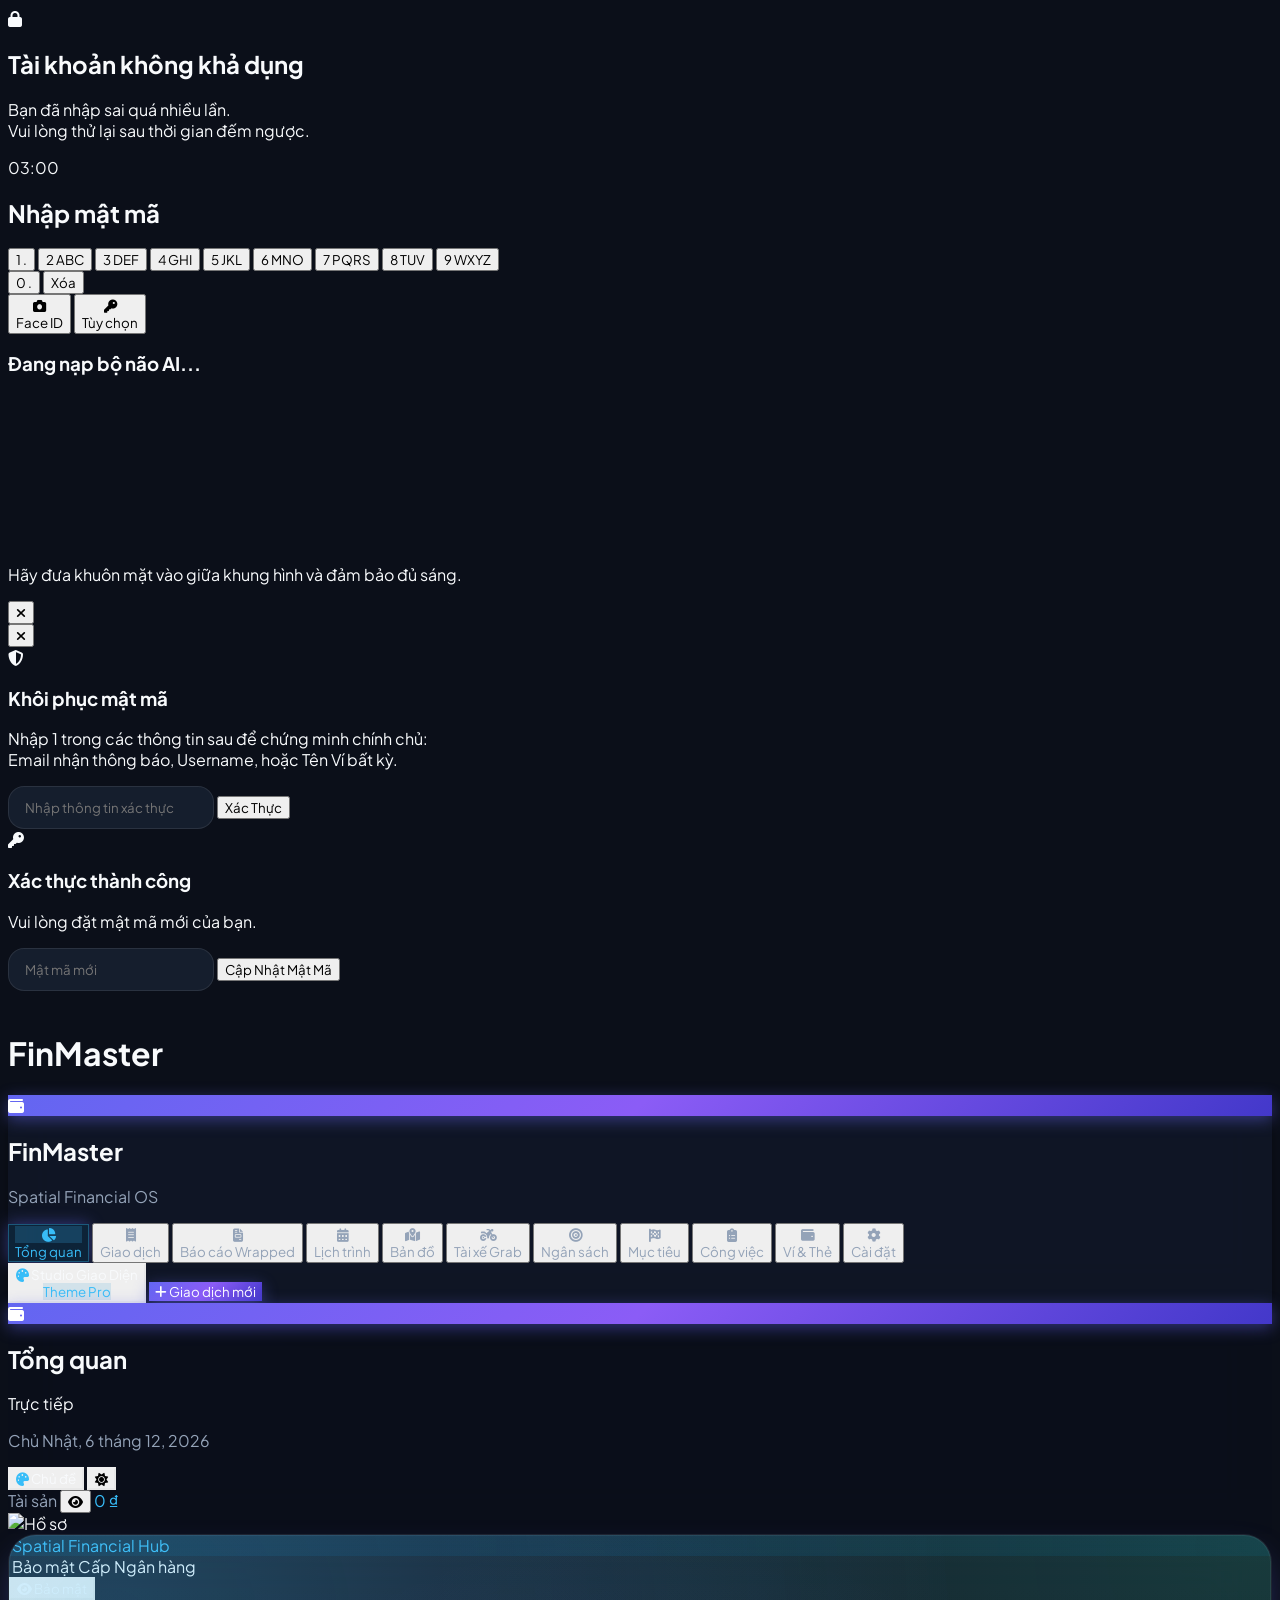
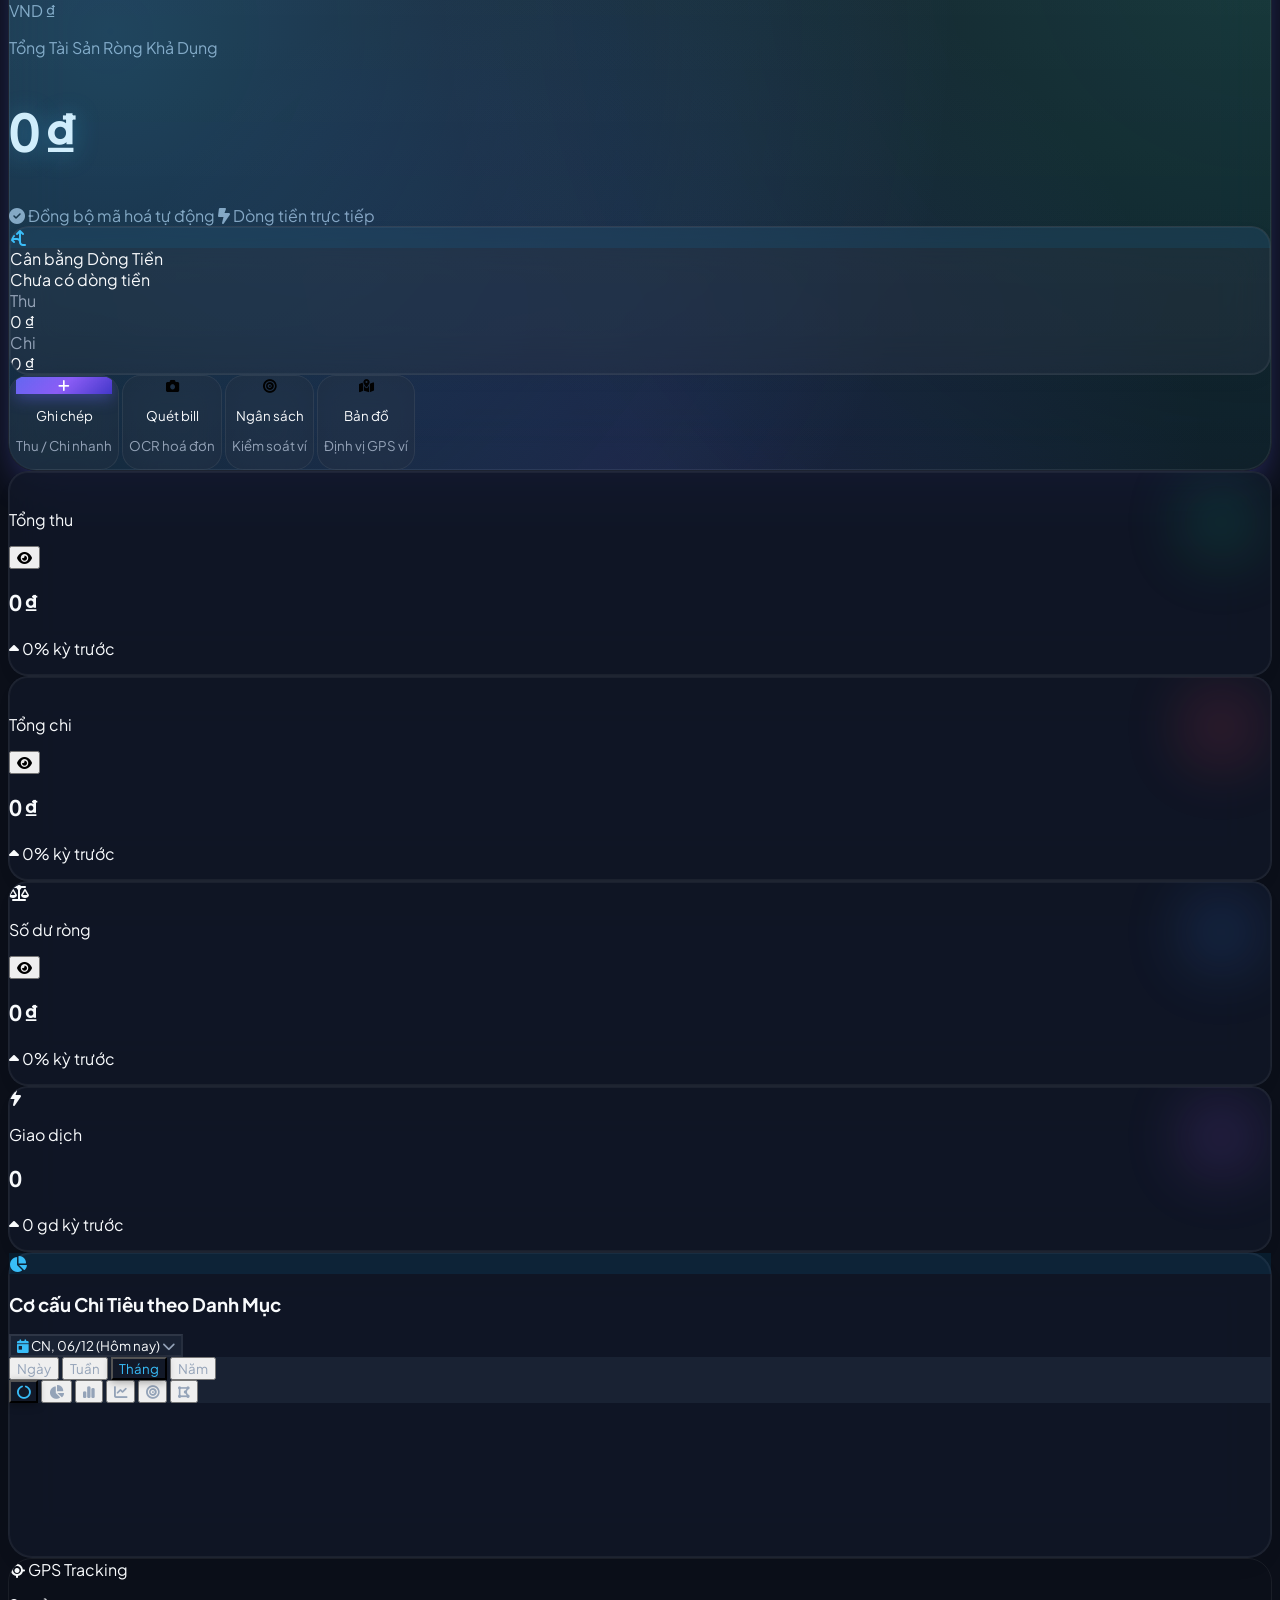
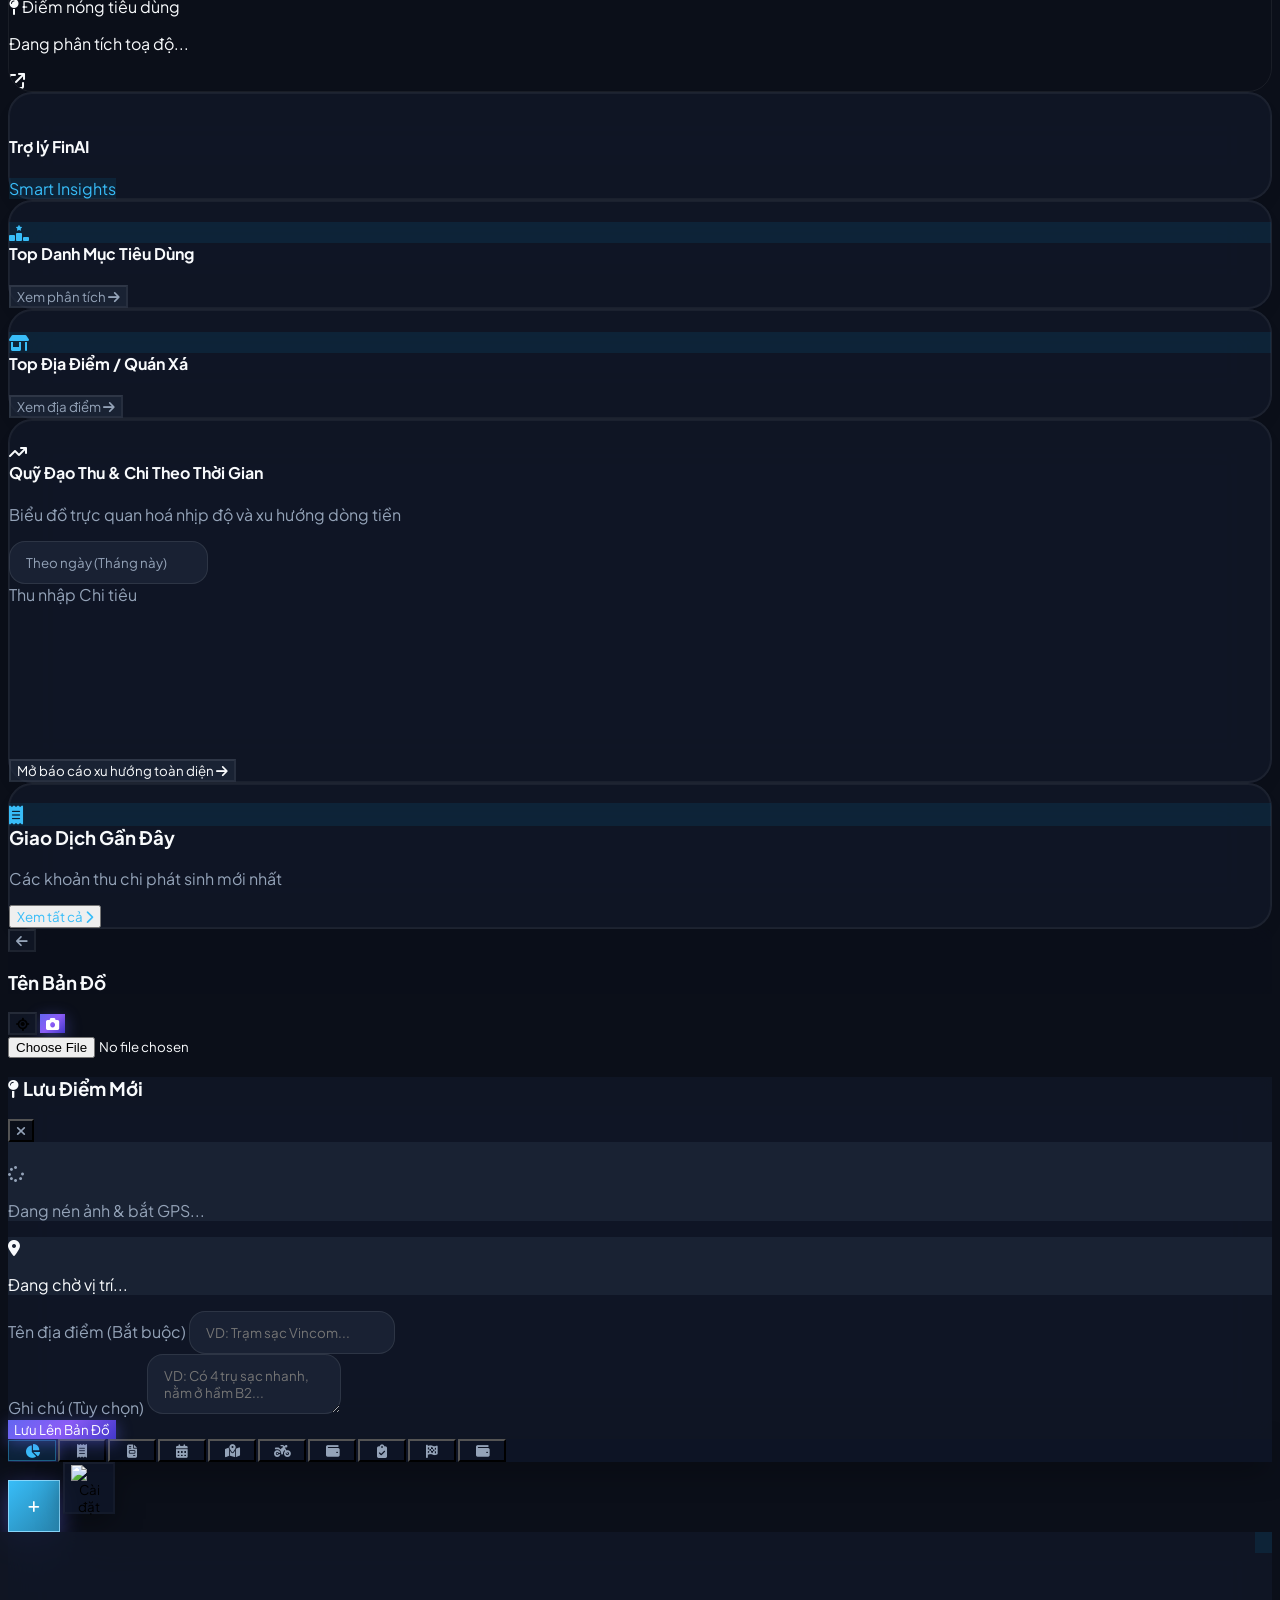
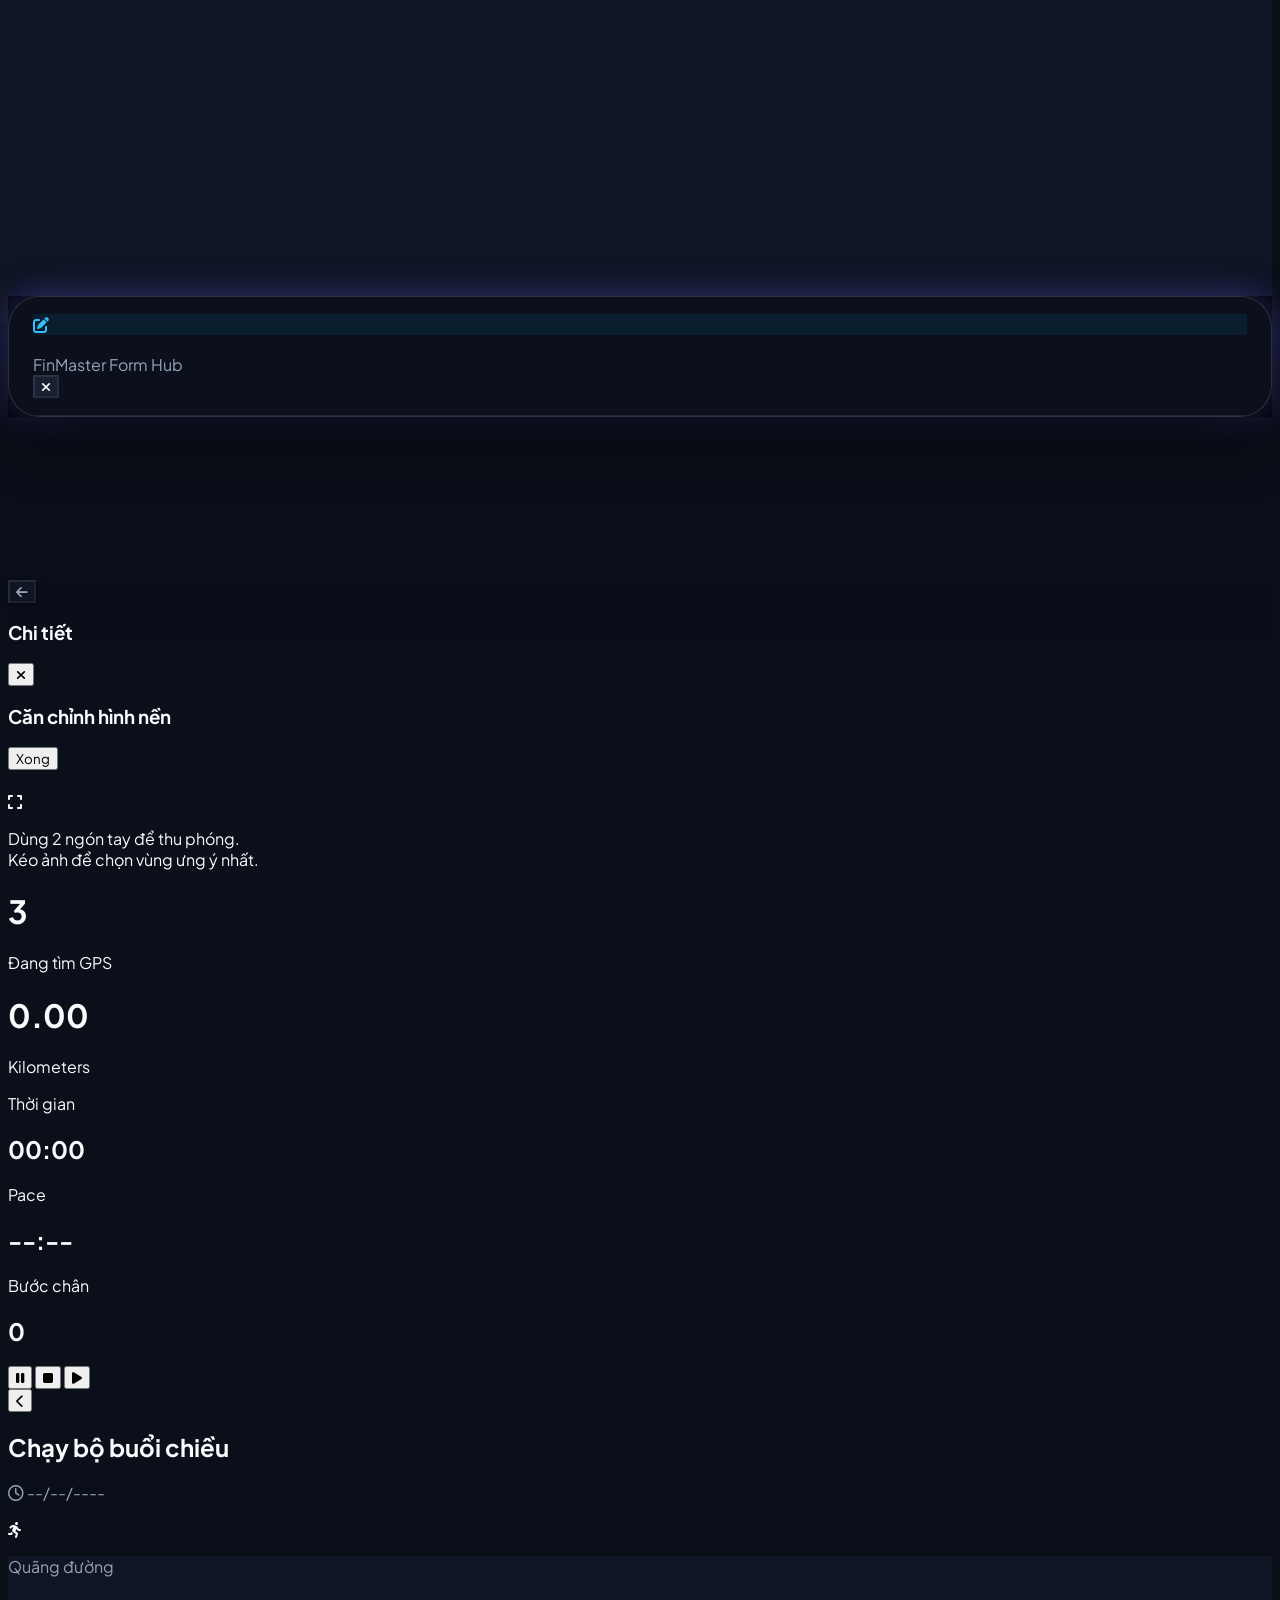
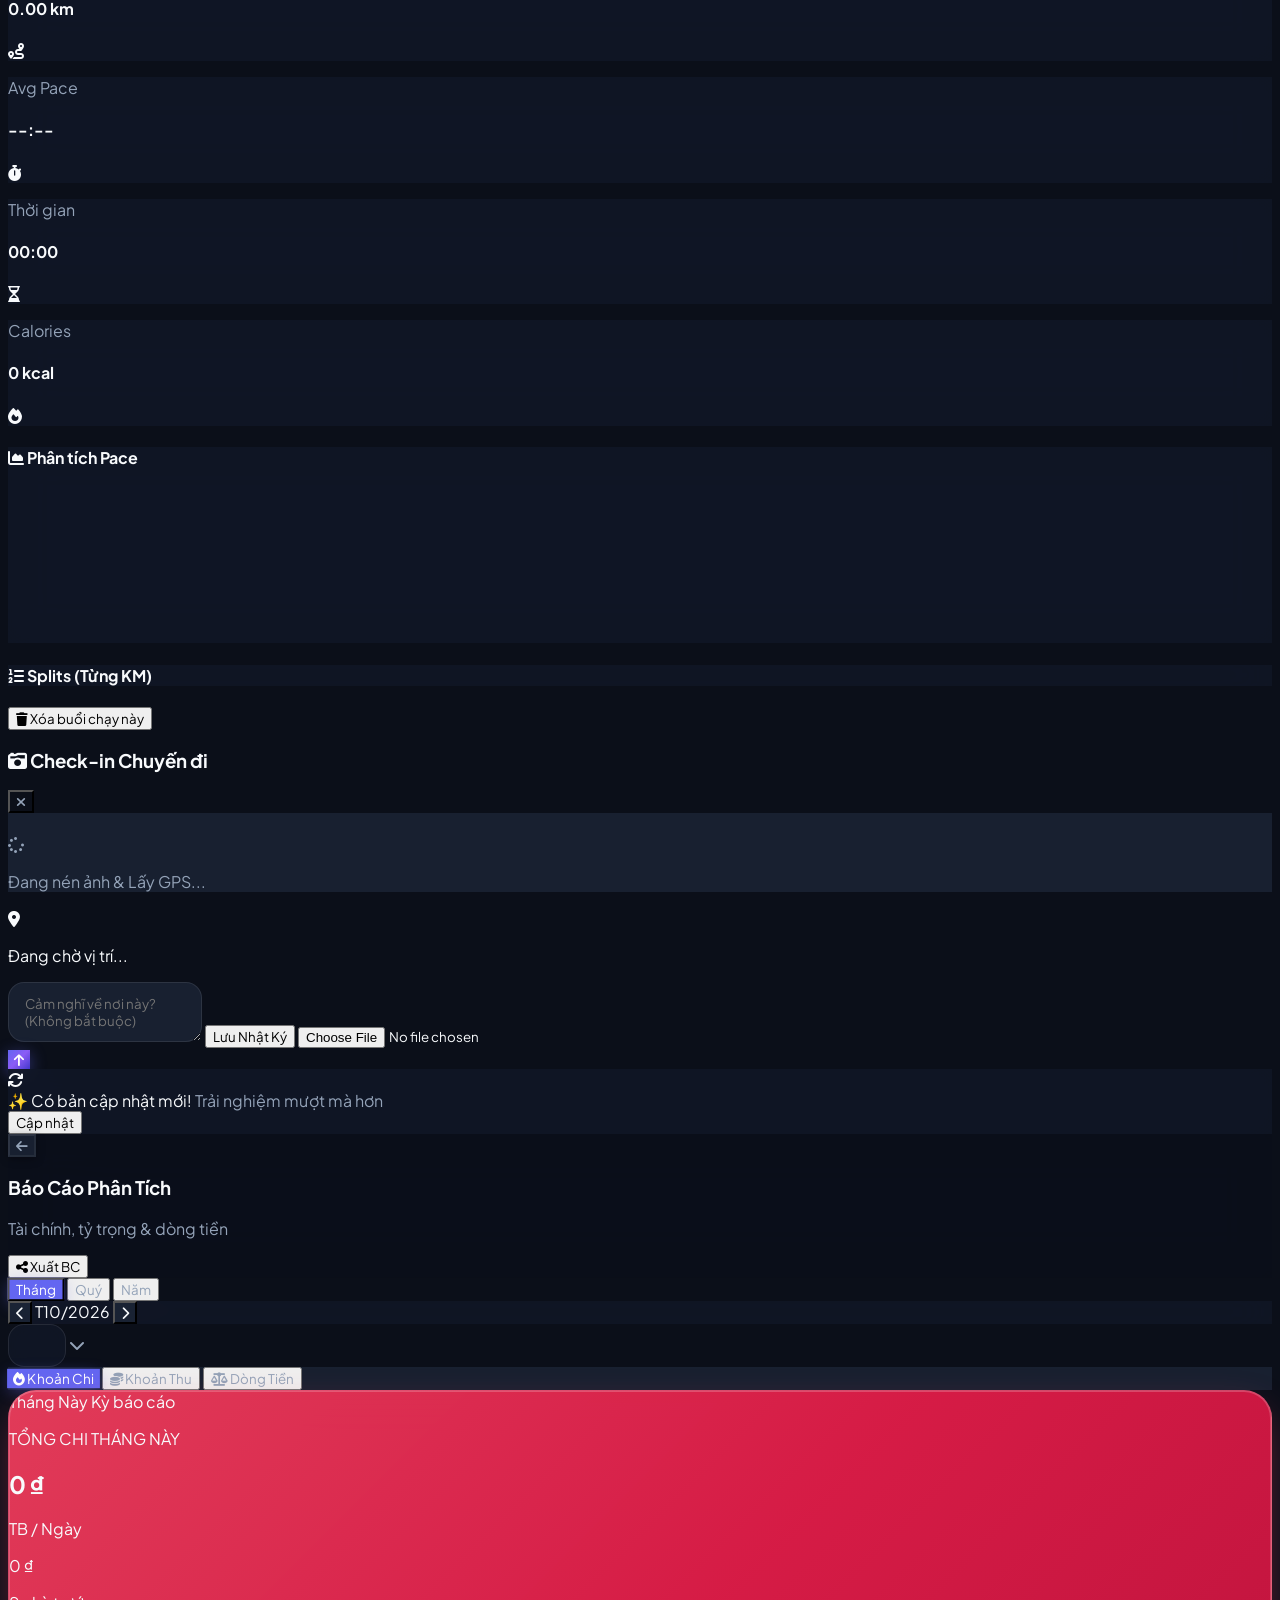
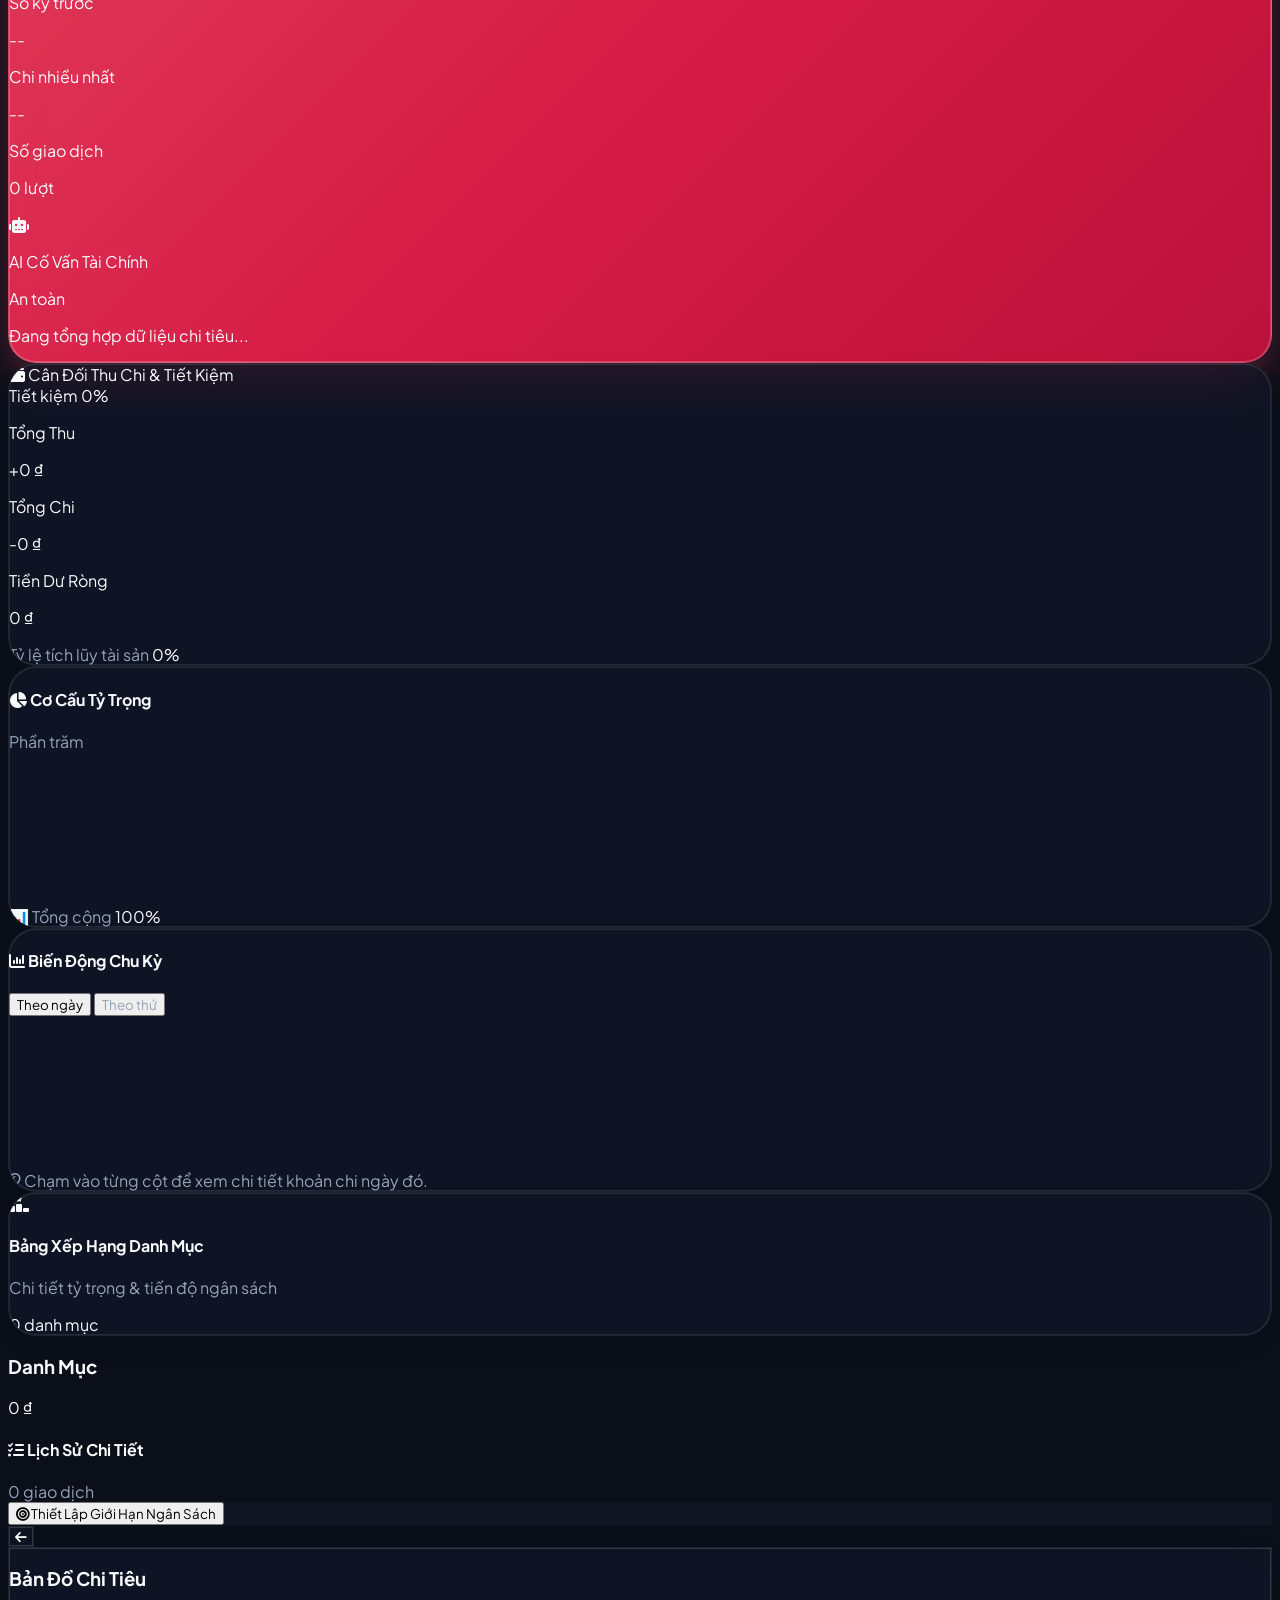
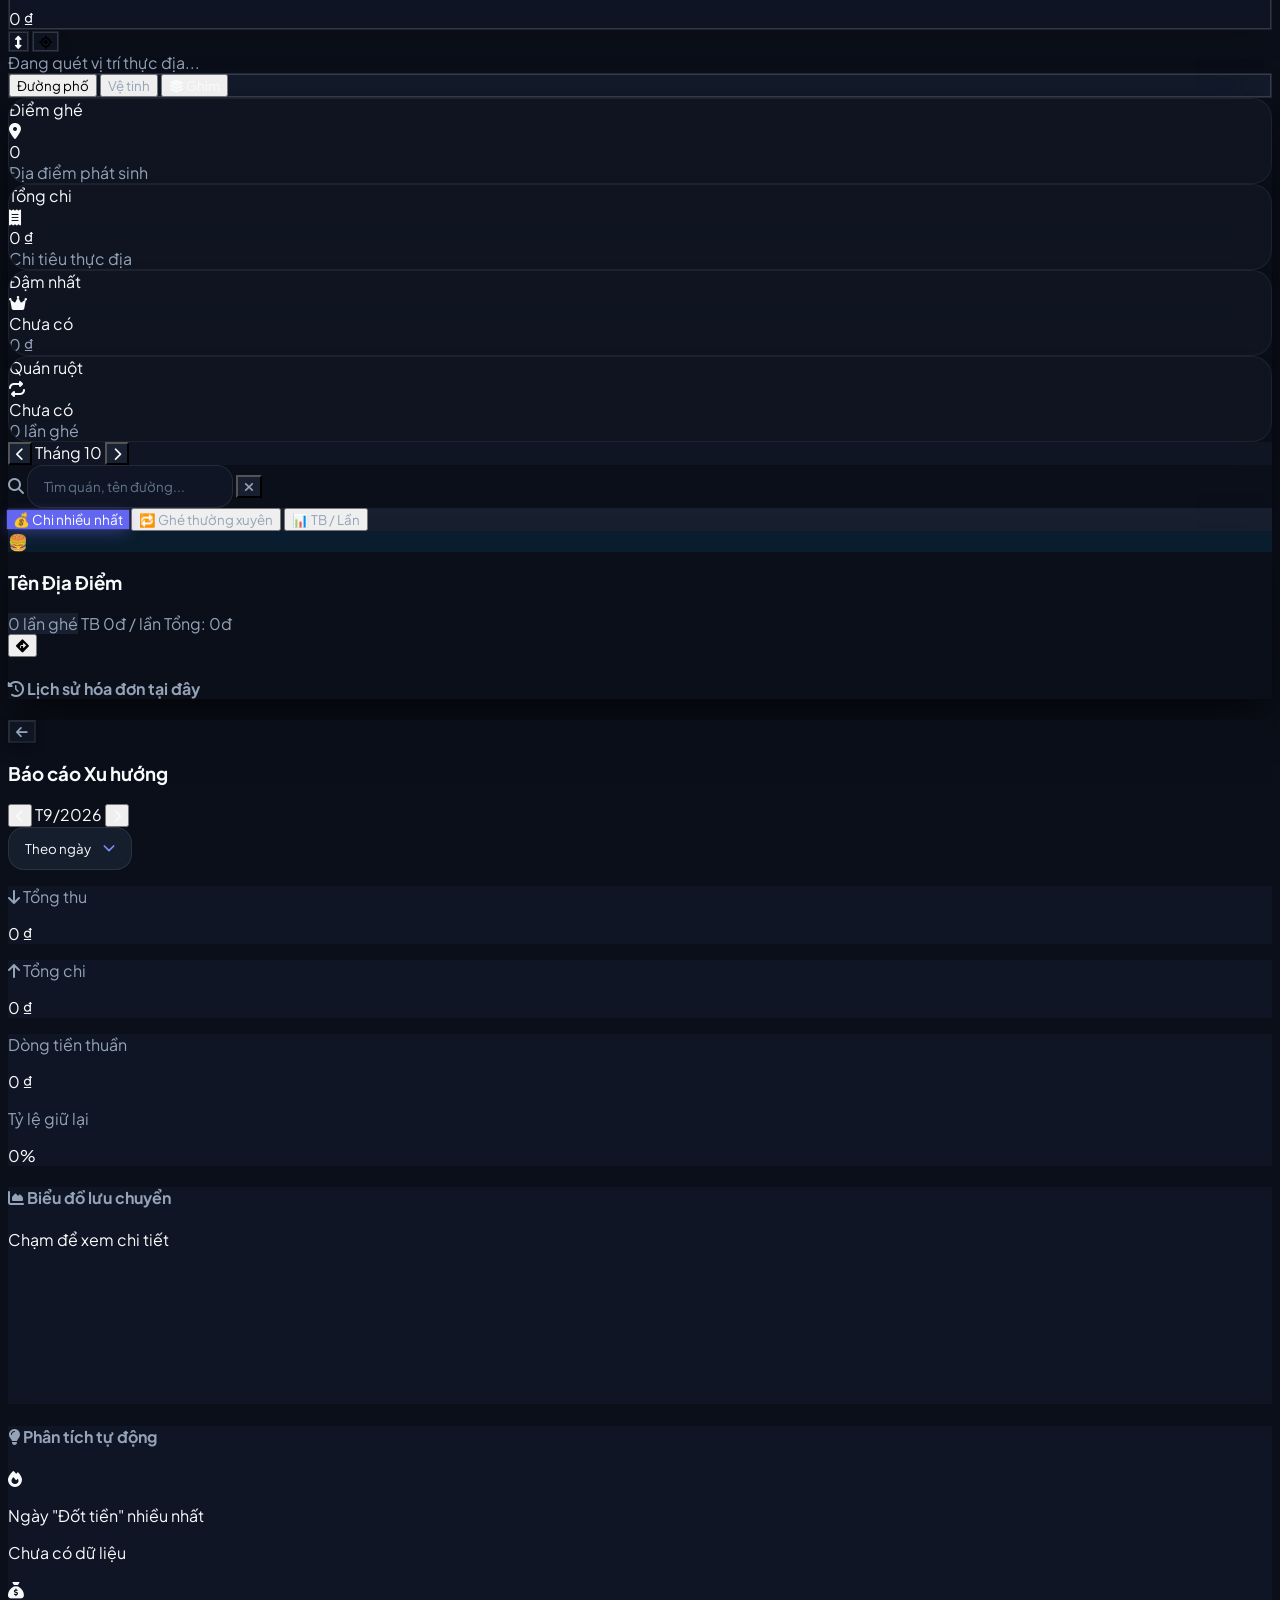
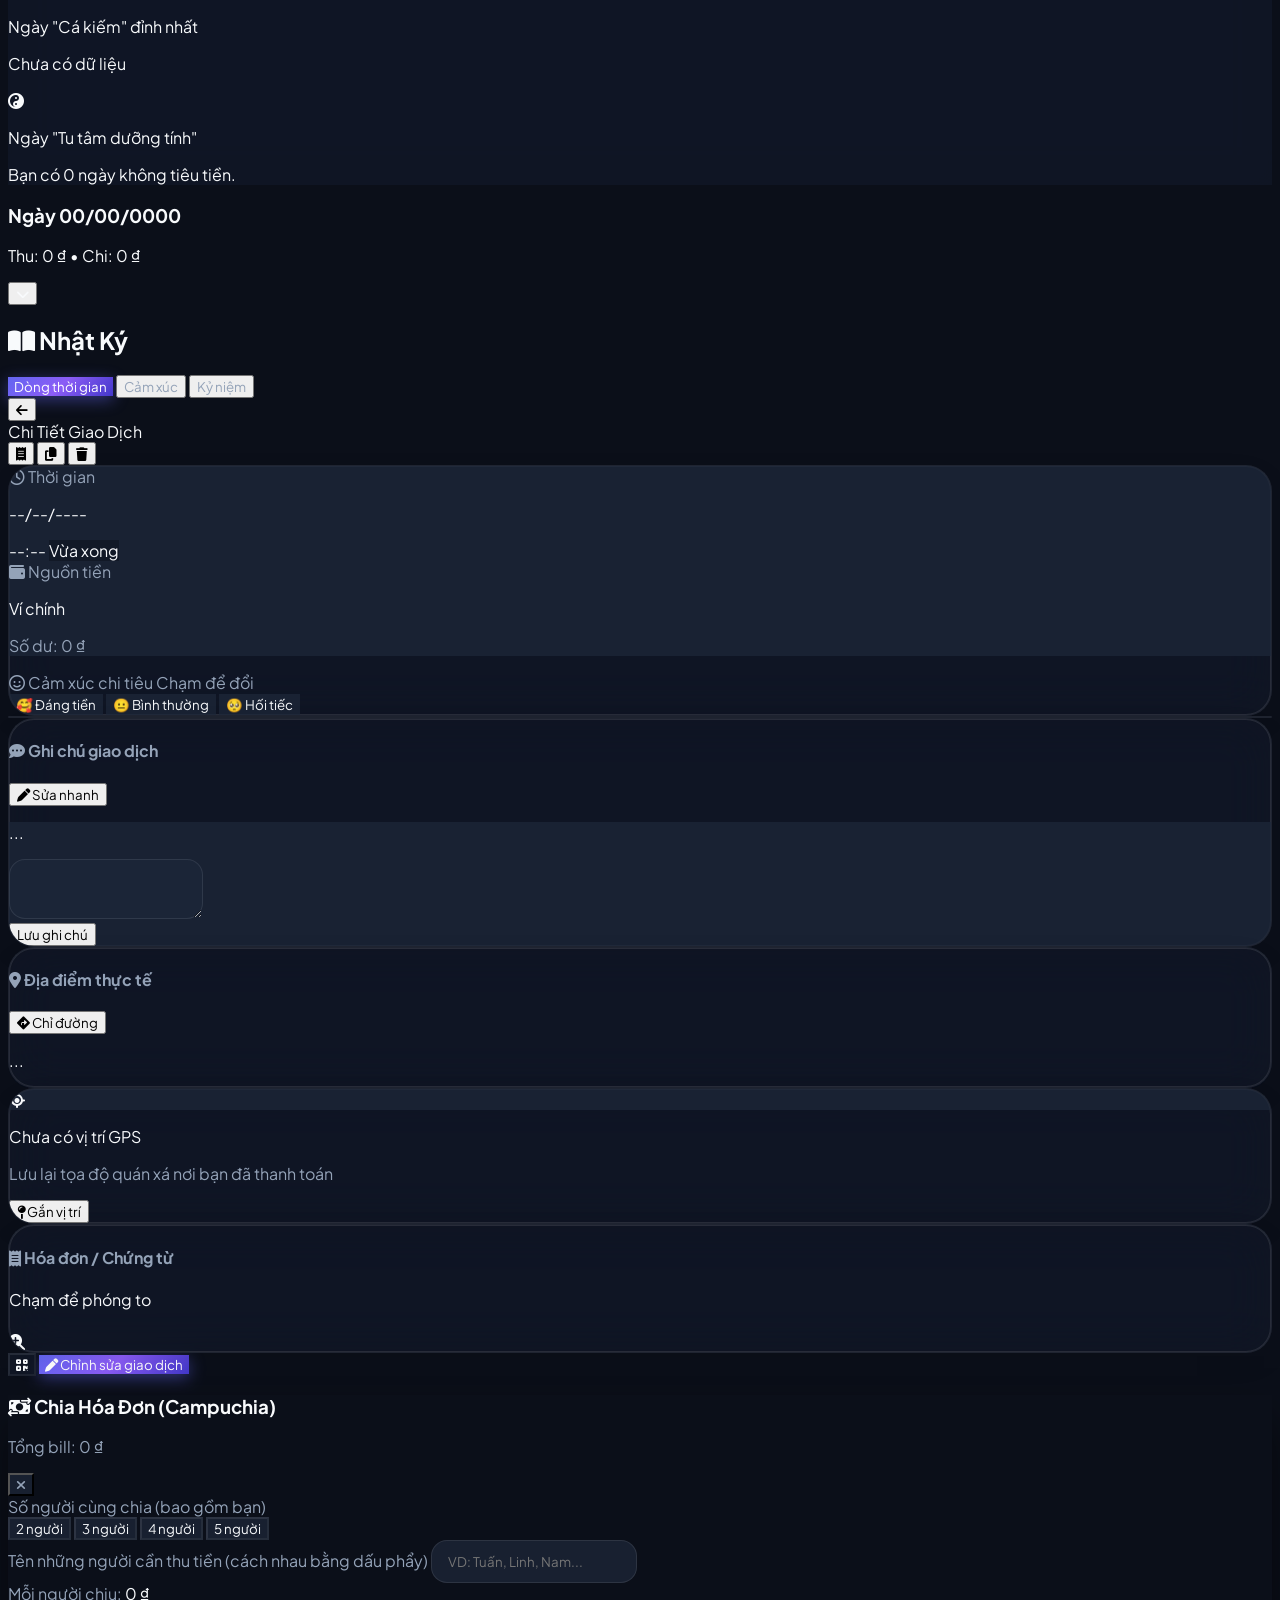
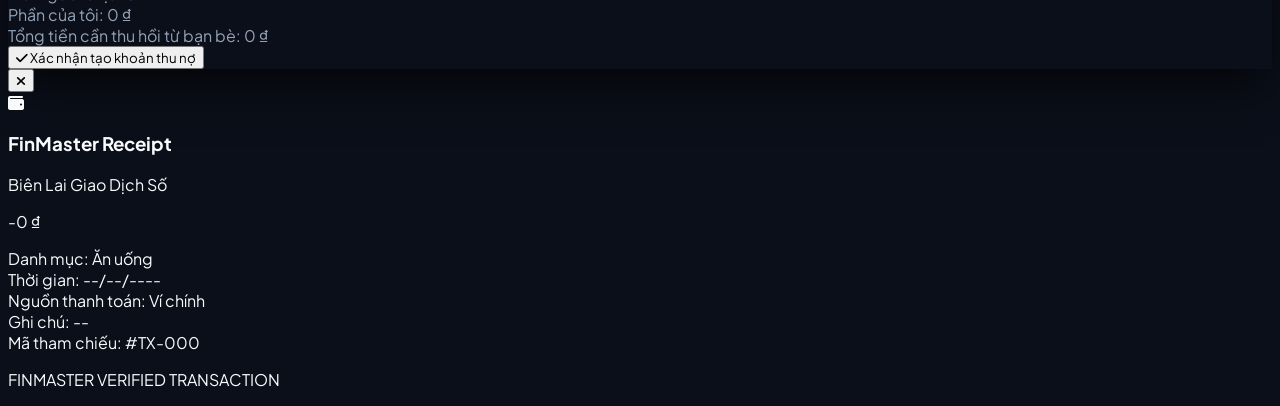
==== commit 9e70350e: "update" ====
--- a/index.html
+++ b/index.html
@@ -1010,68 +1010,68 @@
 
         <div
           id="view-dashboard"
-          class="view-section active space-y-6 max-w-7xl mx-auto pt-1 pb-6"
+          class="view-section active space-y-4 sm:space-y-6 max-w-7xl mx-auto pt-1 pb-6"
         >
           <!-- ========================================================
                1. FLAGSHIP HERO SPATIAL WEALTH HUB (TÂM ĐIỂM TÀI CHÍNH THƯỢNG LƯU)
                ======================================================== -->
-          <div class="dash-hero-hub p-6 sm:p-8">
-            <div class="relative z-10 flex flex-col gap-6">
+          <div class="dash-hero-hub p-4 sm:p-6 lg:p-7">
+            <div class="relative z-10 flex flex-col gap-4 sm:gap-6">
               <!-- Top Row: Luxury Brand Badge & Executive Controls -->
-              <div class="flex flex-wrap items-center justify-between gap-3">
-                <div class="flex items-center gap-2.5">
-                  <div class="px-3.5 py-1.5 rounded-full text-xs font-black custom-bg-primary-soft custom-icon-active flex items-center gap-2 border custom-border shadow-sm">
+              <div class="flex items-center justify-between gap-2">
+                <div class="flex items-center gap-2 min-w-0">
+                  <div class="px-2.5 py-1 sm:px-3 sm:py-1.5 rounded-full text-[11px] sm:text-xs font-black custom-bg-primary-soft custom-icon-active flex items-center gap-1.5 sm:gap-2 border custom-border shadow-sm shrink-0">
                     <span class="relative flex h-2 w-2">
                       <span class="animate-ping absolute inline-flex h-full w-full rounded-full bg-emerald-400 opacity-75"></span>
                       <span class="relative inline-flex rounded-full h-2 w-2 bg-emerald-500"></span>
                     </span>
-                    <i class="fa-solid fa-sparkles text-[11px]"></i>
+                    <i class="fa-solid fa-sparkles text-[10px] sm:text-[11px]"></i>
                     <span class="tracking-wide">Spatial Financial Hub</span>
                   </div>
-                  <span class="hidden sm:inline-flex px-3 py-1 rounded-full text-[11px] font-bold bg-emerald-500/10 text-emerald-400 border border-emerald-500/25 items-center gap-1.5 backdrop-blur-md">
+                  <span class="hidden sm:inline-flex px-2.5 py-1 rounded-full text-[11px] font-bold bg-emerald-500/10 text-emerald-400 border border-emerald-500/25 items-center gap-1.5 backdrop-blur-md">
                     <i class="fa-solid fa-shield-check text-[11px]"></i>
                     <span>Bảo mật Cấp Ngân hàng</span>
                   </span>
                 </div>
 
-                <div class="flex items-center gap-2">
+                <div class="flex items-center gap-1.5 shrink-0">
                   <!-- Eye Privacy Toggle -->
                   <button
                     onclick="toggleBalancePrivacy()"
-                    class="h-9 px-3.5 rounded-xl border custom-border bg-white/5 hover:bg-white/10 active:scale-95 transition-all text-xs font-bold custom-text flex items-center gap-2 shadow-sm backdrop-blur-md"
+                    class="h-8 px-2.5 sm:px-3 rounded-xl border custom-border bg-white/5 hover:bg-white/10 active:scale-95 transition-all text-xs font-bold custom-text flex items-center gap-1.5 shadow-sm backdrop-blur-md"
                     title="Ẩn / Hiện số dư bảo mật"
                   >
                     <i class="fa-solid fa-eye balance-eye-icon text-xs"></i>
                     <span class="hidden sm:inline">Bảo mật</span>
                   </button>
-                  <div class="h-9 px-3.5 rounded-xl bg-white/5 border custom-border text-xs font-black custom-text-secondary tracking-widest flex items-center justify-center shadow-sm backdrop-blur-md">
+                  <div class="h-8 px-2 sm:px-3 rounded-xl bg-white/5 border custom-border text-[10px] sm:text-xs font-black custom-text-secondary tracking-widest flex items-center justify-center shadow-sm backdrop-blur-md">
                     VND ₫
                   </div>
                 </div>
               </div>
 
               <!-- Center: Master Net Worth & Real-time Cashflow Cockpit -->
-              <div class="grid grid-cols-1 lg:grid-cols-12 gap-6 items-center">
+              <div class="grid grid-cols-1 lg:grid-cols-12 gap-4 sm:gap-6 items-center">
                 <!-- Left: Grand Typography & Portfolio Label -->
                 <div class="lg:col-span-7 flex flex-col justify-center">
-                  <div class="flex items-center gap-2 mb-1.5">
+                  <div class="flex items-center gap-1.5 mb-1">
                     <span class="w-1.5 h-1.5 rounded-full bg-emerald-400"></span>
-                    <p class="text-xs sm:text-sm font-black uppercase tracking-widest custom-text-secondary">
+                    <p class="text-[11px] sm:text-xs font-black uppercase tracking-widest custom-text-secondary">
                       Tổng Tài Sản Ròng Khả Dụng
                     </p>
                   </div>
                   <h2
                     id="dash-hero-balance"
-                    class="dash-hero-number text-4xl sm:text-5xl md:text-6xl font-black tracking-tight custom-text my-1.5 select-all"
+                    class="dash-hero-number font-black tracking-tight custom-text my-1 select-all"
                   >
                     0 ₫
                   </h2>
-                  <div class="flex flex-wrap items-center gap-2 sm:gap-4 mt-2">
-                    <span class="text-xs font-semibold custom-text-secondary flex items-center gap-1.5">
+                  <div class="flex flex-wrap items-center gap-2 sm:gap-4 mt-1">
+                    <span class="text-[11px] sm:text-xs font-semibold custom-text-secondary flex items-center gap-1.5">
                       <i class="fa-solid fa-circle-check text-emerald-400"></i>
                       Đồng bộ mã hoá tự động
                     </span>
-                    <span class="text-xs font-semibold custom-text-secondary hidden sm:flex items-center gap-1.5">
+                    <span class="text-[11px] sm:text-xs font-semibold custom-text-secondary hidden sm:flex items-center gap-1.5">
                       <i class="fa-solid fa-bolt-lightning text-amber-400"></i>
                       Dòng tiền trực tiếp
                     </span>
@@ -1079,92 +1079,100 @@
                 </div>
 
                 <!-- Right: Cockpit Liquid Balance Ratio Hub -->
-                <div class="lg:col-span-5 dash-flow-cockpit p-4 sm:p-5 flex flex-col justify-between gap-3.5">
-                  <div class="flex items-center justify-between text-xs font-bold">
-                    <span class="custom-text flex items-center gap-2">
-                      <div class="w-6 h-6 rounded-lg custom-bg-primary-soft custom-icon-active flex items-center justify-center text-[10px]">
+                <div class="lg:col-span-5 dash-flow-cockpit p-3.5 sm:p-4.5 flex flex-col justify-between gap-2.5 sm:gap-3">
+                  <div class="flex items-center justify-between text-xs font-bold gap-2">
+                    <div class="flex items-center gap-2 min-w-0">
+                      <div class="w-6 h-6 rounded-lg custom-bg-primary-soft custom-icon-active flex items-center justify-center text-[10px] shrink-0">
                         <i class="fa-solid fa-arrows-split-up-and-left"></i>
                       </div>
-                      Cân bằng Dòng Tiền Kỳ Này
-                    </span>
-                    <span id="hero-flow-status" class="text-emerald-400 font-extrabold text-[11px] px-2.5 py-1 rounded-lg bg-emerald-500/10 border border-emerald-500/20 shadow-sm">
+                      <span class="custom-text truncate">Cân bằng Dòng Tiền</span>
+                    </div>
+                    <span id="hero-flow-status" class="text-emerald-400 font-extrabold text-[11px] px-2 py-0.5 rounded-lg bg-emerald-500/10 border border-emerald-500/20 shadow-sm shrink-0 whitespace-nowrap">
                       Cân bằng
                     </span>
                   </div>
 
                   <!-- Liquid Flow Progress Track -->
-                  <div class="relative w-full h-3.5 rounded-full bg-black/20 dark:bg-white/5 overflow-hidden flex p-0.5 gap-1 border border-white/10 shadow-inner">
+                  <div class="relative w-full h-2.5 sm:h-3 rounded-full bg-black/20 dark:bg-white/5 overflow-hidden flex p-0.5 gap-1 border border-white/10 shadow-inner">
                     <div id="hero-income-bar" class="h-full bg-gradient-to-r from-emerald-500 via-teal-400 to-cyan-400 rounded-full transition-all duration-700 shadow-sm" style="width: 50%"></div>
                     <div id="hero-expense-bar" class="h-full bg-gradient-to-r from-rose-500 via-pink-500 to-amber-500 rounded-full transition-all duration-700 shadow-sm" style="width: 50%"></div>
                   </div>
 
-                  <!-- Legend Numbers Pill Box -->
-                  <div class="flex items-center justify-between text-xs font-semibold pt-1">
-                    <div class="flex items-center gap-2 px-2.5 py-1 rounded-xl bg-emerald-500/10 border border-emerald-500/20">
-                      <span class="w-2 h-2 rounded-full bg-emerald-400 shadow-[0_0_8px_#10b981]"></span>
-                      <span class="custom-text-secondary text-[11px] font-bold">Thu:</span>
-                      <span id="hero-inc-text" class="text-emerald-400 font-black">0 ₫</span>
+                  <!-- Legend Numbers 2-Column Grid -->
+                  <div class="grid grid-cols-2 gap-2 pt-0.5">
+                    <div class="flex items-center justify-between px-2.5 py-1.5 rounded-xl bg-emerald-500/10 border border-emerald-500/20 min-w-0">
+                      <div class="flex items-center gap-1.5 shrink-0">
+                        <span class="w-2 h-2 rounded-full bg-emerald-400 shadow-[0_0_6px_#10b981]"></span>
+                        <span class="custom-text-secondary text-[11px] font-bold">Thu</span>
+                      </div>
+                      <span id="hero-inc-text" class="text-emerald-400 font-black text-xs sm:text-sm tabular-nums truncate ml-1">0 ₫</span>
                     </div>
-                    <div class="flex items-center gap-2 px-2.5 py-1 rounded-xl bg-rose-500/10 border border-rose-500/20">
-                      <span class="w-2 h-2 rounded-full bg-rose-400 shadow-[0_0_8px_#f43f5e]"></span>
-                      <span class="custom-text-secondary text-[11px] font-bold">Chi:</span>
-                      <span id="hero-exp-text" class="text-rose-400 font-black">0 ₫</span>
+                    <div class="flex items-center justify-between px-2.5 py-1.5 rounded-xl bg-rose-500/10 border border-rose-500/20 min-w-0">
+                      <div class="flex items-center gap-1.5 shrink-0">
+                        <span class="w-2 h-2 rounded-full bg-rose-400 shadow-[0_0_6px_#f43f5e]"></span>
+                        <span class="custom-text-secondary text-[11px] font-bold">Chi</span>
+                      </div>
+                      <span id="hero-exp-text" class="text-rose-400 font-black text-xs sm:text-sm tabular-nums truncate ml-1">0 ₫</span>
                     </div>
                   </div>
                 </div>
               </div>
 
-              <!-- Bottom Row: Fast Action Executive Dock -->
-              <div class="pt-3 border-t custom-border grid grid-cols-2 sm:grid-cols-4 gap-2.5 sm:gap-3.5">
+              <!-- Bottom Row: Fast Action 4-Col Dock -->
+              <div class="pt-3 border-t custom-border grid grid-cols-4 gap-2 sm:gap-3">
                 <button
                   onclick="handleFabClick()"
-                  class="dash-dock-pill py-3 px-3.5 flex items-center gap-3 text-left group"
+                  class="dash-dock-pill p-2 sm:py-2.5 sm:px-3 flex flex-col sm:flex-row items-center sm:gap-2.5 text-center sm:text-left group cursor-pointer"
+                  title="Ghi chép nhanh"
                 >
-                  <div class="w-9 h-9 rounded-xl custom-primary flex items-center justify-center text-white text-sm shadow-md group-hover:scale-110 group-hover:rotate-6 transition-transform shrink-0">
+                  <div class="w-9 h-9 sm:w-8 sm:h-8 rounded-xl custom-primary flex items-center justify-center text-white text-xs sm:text-sm shadow-md group-hover:scale-110 group-active:scale-95 transition-transform shrink-0">
                     <i class="fa-solid fa-plus"></i>
                   </div>
-                  <div class="min-w-0">
-                    <p class="text-xs font-black custom-text truncate">Ghi chép nhanh</p>
-                    <p class="text-[10px] custom-text-secondary font-medium truncate">Thu / Chi tức thì</p>
+                  <div class="min-w-0 w-full mt-1 sm:mt-0">
+                    <p class="text-[11px] sm:text-xs font-black custom-text truncate">Ghi chép</p>
+                    <p class="text-[10px] custom-text-secondary font-medium truncate hidden sm:block">Thu / Chi nhanh</p>
                   </div>
                 </button>
 
                 <button
                   onclick="triggerQuickScan()"
-                  class="dash-dock-pill py-3 px-3.5 flex items-center gap-3 text-left group"
+                  class="dash-dock-pill p-2 sm:py-2.5 sm:px-3 flex flex-col sm:flex-row items-center sm:gap-2.5 text-center sm:text-left group cursor-pointer"
+                  title="Quét hoá đơn AI"
                 >
-                  <div class="w-9 h-9 rounded-xl bg-gradient-to-br from-amber-500 to-orange-500 flex items-center justify-center text-white text-sm shadow-md group-hover:scale-110 group-hover:rotate-6 transition-transform shrink-0">
+                  <div class="w-9 h-9 sm:w-8 sm:h-8 rounded-xl bg-gradient-to-br from-amber-500 to-orange-500 flex items-center justify-center text-white text-xs sm:text-sm shadow-md group-hover:scale-110 group-active:scale-95 transition-transform shrink-0">
                     <i class="fa-solid fa-camera"></i>
                   </div>
-                  <div class="min-w-0">
-                    <p class="text-xs font-black custom-text truncate">Quét hoá đơn AI</p>
-                    <p class="text-[10px] custom-text-secondary font-medium truncate">OCR tự động</p>
+                  <div class="min-w-0 w-full mt-1 sm:mt-0">
+                    <p class="text-[11px] sm:text-xs font-black custom-text truncate">Quét bill</p>
+                    <p class="text-[10px] custom-text-secondary font-medium truncate hidden sm:block">OCR hoá đơn</p>
                   </div>
                 </button>
 
                 <button
                   onclick="switchView('budgets')"
-                  class="dash-dock-pill py-3 px-3.5 flex items-center gap-3 text-left group"
+                  class="dash-dock-pill p-2 sm:py-2.5 sm:px-3 flex flex-col sm:flex-row items-center sm:gap-2.5 text-center sm:text-left group cursor-pointer"
+                  title="Hạn mức ngân sách"
                 >
-                  <div class="w-9 h-9 rounded-xl bg-gradient-to-br from-blue-500 to-indigo-600 flex items-center justify-center text-white text-sm shadow-md group-hover:scale-110 group-hover:rotate-6 transition-transform shrink-0">
+                  <div class="w-9 h-9 sm:w-8 sm:h-8 rounded-xl bg-gradient-to-br from-blue-500 to-indigo-600 flex items-center justify-center text-white text-xs sm:text-sm shadow-md group-hover:scale-110 group-active:scale-95 transition-transform shrink-0">
                     <i class="fa-solid fa-bullseye"></i>
                   </div>
-                  <div class="min-w-0">
-                    <p class="text-xs font-black custom-text truncate">Hạn mức ngân sách</p>
-                    <p class="text-[10px] custom-text-secondary font-medium truncate">Kiểm soát chi tiêu</p>
+                  <div class="min-w-0 w-full mt-1 sm:mt-0">
+                    <p class="text-[11px] sm:text-xs font-black custom-text truncate">Ngân sách</p>
+                    <p class="text-[10px] custom-text-secondary font-medium truncate hidden sm:block">Kiểm soát ví</p>
                   </div>
                 </button>
 
                 <button
                   onclick="switchView('map')"
-                  class="dash-dock-pill py-3 px-3.5 flex items-center gap-3 text-left group"
+                  class="dash-dock-pill p-2 sm:py-2.5 sm:px-3 flex flex-col sm:flex-row items-center sm:gap-2.5 text-center sm:text-left group cursor-pointer"
+                  title="Bản đồ chi tiêu"
                 >
-                  <div class="w-9 h-9 rounded-xl bg-gradient-to-br from-purple-500 to-pink-500 flex items-center justify-center text-white text-sm shadow-md group-hover:scale-110 group-hover:rotate-6 transition-transform shrink-0">
+                  <div class="w-9 h-9 sm:w-8 sm:h-8 rounded-xl bg-gradient-to-br from-purple-500 to-pink-500 flex items-center justify-center text-white text-xs sm:text-sm shadow-md group-hover:scale-110 group-active:scale-95 transition-transform shrink-0">
                     <i class="fa-solid fa-map-location-dot"></i>
                   </div>
-                  <div class="min-w-0">
-                    <p class="text-xs font-black custom-text truncate">Bản đồ chi tiêu</p>
-                    <p class="text-[10px] custom-text-secondary font-medium truncate">Định vị GPS ví</p>
+                  <div class="min-w-0 w-full mt-1 sm:mt-0">
+                    <p class="text-[11px] sm:text-xs font-black custom-text truncate">Bản đồ</p>
+                    <p class="text-[10px] custom-text-secondary font-medium truncate hidden sm:block">Định vị GPS ví</p>
                   </div>
                 </button>
               </div>
@@ -1174,34 +1182,34 @@
           <!-- ========================================================
                2. DÒNG 4 THẺ CHỈ SỐ KIM CƯƠNG (DIAMOND METRIC TILES)
                ======================================================== -->
-          <div class="grid grid-cols-2 lg:grid-cols-4 gap-3 sm:gap-4">
+          <div class="grid grid-cols-2 lg:grid-cols-4 gap-2.5 sm:gap-4">
             <!-- Thẻ 1: Tổng thu -->
-            <div class="dash-kpi-card dash-kpi-income p-4 sm:p-5 flex flex-col justify-between h-36">
-              <div class="flex justify-between items-start z-10">
-                <div class="flex items-center gap-2.5">
-                  <div class="w-8 h-8 rounded-xl bg-emerald-500/15 border border-emerald-500/30 text-emerald-400 flex items-center justify-center text-xs shadow-sm">
+            <div class="dash-kpi-card dash-kpi-income p-3 sm:p-4 flex flex-col justify-between min-h-[108px] sm:min-h-[125px]">
+              <div class="flex justify-between items-center z-10 mb-1">
+                <div class="flex items-center gap-1.5 min-w-0">
+                  <div class="w-6 h-6 sm:w-7 sm:h-7 rounded-lg bg-emerald-500/15 border border-emerald-500/30 text-emerald-400 flex items-center justify-center text-[10px] sm:text-xs shadow-sm shrink-0">
                     <i class="fa-solid fa-arrow-down-left"></i>
                   </div>
-                  <p class="text-xs font-extrabold text-emerald-400 uppercase tracking-wider">
+                  <p class="text-[11px] sm:text-xs font-extrabold text-emerald-400 uppercase tracking-wider truncate">
                     Tổng thu
                   </p>
                 </div>
-                <button onclick="toggleBalancePrivacy()" class="text-gray-400 hover:text-white transition-colors" title="Ẩn/Hiện">
-                  <i class="fa-solid fa-eye balance-eye-icon text-xs"></i>
+                <button onclick="toggleBalancePrivacy()" class="text-gray-400 hover:text-white transition-colors p-1" title="Ẩn/Hiện">
+                  <i class="fa-solid fa-eye balance-eye-icon text-[11px]"></i>
                 </button>
               </div>
-              <div class="z-10 my-1">
+              <div class="z-10 my-0.5 min-w-0">
                 <h3
                   id="dash-inc-num"
-                  class="dash-kpi-val text-xl sm:text-2xl font-black custom-text truncate tracking-tight"
+                  class="dash-kpi-val font-black custom-text tracking-tight select-all leading-tight"
                 >
                   0 ₫
                 </h3>
                 <p
                   id="dash-inc-pct"
-                  class="text-[10px] sm:text-xs font-bold text-emerald-400 flex items-center gap-1 truncate mt-0.5"
+                  class="text-[10px] sm:text-[11px] font-bold text-emerald-400 flex items-center gap-1 truncate mt-0.5"
                 >
-                  <i class="fa-solid fa-caret-up"></i> 0% so với kỳ trước
+                  <i class="fa-solid fa-caret-up text-[9px]"></i> 0% kỳ trước
                 </p>
               </div>
               <div class="dash-sparkline-wrap">
@@ -1210,32 +1218,32 @@
             </div>
 
             <!-- Thẻ 2: Tổng chi -->
-            <div class="dash-kpi-card dash-kpi-expense p-4 sm:p-5 flex flex-col justify-between h-36">
-              <div class="flex justify-between items-start z-10">
-                <div class="flex items-center gap-2.5">
-                  <div class="w-8 h-8 rounded-xl bg-rose-500/15 border border-rose-500/30 text-rose-400 flex items-center justify-center text-xs shadow-sm">
+            <div class="dash-kpi-card dash-kpi-expense p-3 sm:p-4 flex flex-col justify-between min-h-[108px] sm:min-h-[125px]">
+              <div class="flex justify-between items-center z-10 mb-1">
+                <div class="flex items-center gap-1.5 min-w-0">
+                  <div class="w-6 h-6 sm:w-7 sm:h-7 rounded-lg bg-rose-500/15 border border-rose-500/30 text-rose-400 flex items-center justify-center text-[10px] sm:text-xs shadow-sm shrink-0">
                     <i class="fa-solid fa-arrow-up-right"></i>
                   </div>
-                  <p class="text-xs font-extrabold text-rose-400 uppercase tracking-wider">
+                  <p class="text-[11px] sm:text-xs font-extrabold text-rose-400 uppercase tracking-wider truncate">
                     Tổng chi
                   </p>
                 </div>
-                <button onclick="toggleBalancePrivacy()" class="text-gray-400 hover:text-white transition-colors" title="Ẩn/Hiện">
-                  <i class="fa-solid fa-eye balance-eye-icon text-xs"></i>
+                <button onclick="toggleBalancePrivacy()" class="text-gray-400 hover:text-white transition-colors p-1" title="Ẩn/Hiện">
+                  <i class="fa-solid fa-eye balance-eye-icon text-[11px]"></i>
                 </button>
               </div>
-              <div class="z-10 my-1">
+              <div class="z-10 my-0.5 min-w-0">
                 <h3
                   id="dash-exp-num"
-                  class="dash-kpi-val text-xl sm:text-2xl font-black custom-text truncate tracking-tight"
+                  class="dash-kpi-val font-black custom-text tracking-tight select-all leading-tight"
                 >
                   0 ₫
                 </h3>
                 <p
                   id="dash-exp-pct"
-                  class="text-[10px] sm:text-xs font-bold text-rose-400 flex items-center gap-1 truncate mt-0.5"
+                  class="text-[10px] sm:text-[11px] font-bold text-rose-400 flex items-center gap-1 truncate mt-0.5"
                 >
-                  <i class="fa-solid fa-caret-down"></i> 0% so với kỳ trước
+                  <i class="fa-solid fa-caret-down text-[9px]"></i> 0% kỳ trước
                 </p>
               </div>
               <div class="dash-sparkline-wrap">
@@ -1244,32 +1252,32 @@
             </div>
 
             <!-- Thẻ 3: Số dư ròng -->
-            <div class="dash-kpi-card dash-kpi-balance p-4 sm:p-5 flex flex-col justify-between h-36">
-              <div class="flex justify-between items-start z-10">
-                <div class="flex items-center gap-2.5">
-                  <div class="w-8 h-8 rounded-xl bg-sky-500/15 border border-sky-500/30 text-sky-400 flex items-center justify-center text-xs shadow-sm">
+            <div class="dash-kpi-card dash-kpi-balance p-3 sm:p-4 flex flex-col justify-between min-h-[108px] sm:min-h-[125px]">
+              <div class="flex justify-between items-center z-10 mb-1">
+                <div class="flex items-center gap-1.5 min-w-0">
+                  <div class="w-6 h-6 sm:w-7 sm:h-7 rounded-lg bg-sky-500/15 border border-sky-500/30 text-sky-400 flex items-center justify-center text-[10px] sm:text-xs shadow-sm shrink-0">
                     <i class="fa-solid fa-scale-balanced"></i>
                   </div>
-                  <p class="text-xs font-extrabold text-sky-400 uppercase tracking-wider">
+                  <p class="text-[11px] sm:text-xs font-extrabold text-sky-400 uppercase tracking-wider truncate">
                     Số dư ròng
                   </p>
                 </div>
-                <button onclick="toggleBalancePrivacy()" class="text-gray-400 hover:text-white transition-colors" title="Ẩn/Hiện">
-                  <i class="fa-solid fa-eye balance-eye-icon text-xs"></i>
+                <button onclick="toggleBalancePrivacy()" class="text-gray-400 hover:text-white transition-colors p-1" title="Ẩn/Hiện">
+                  <i class="fa-solid fa-eye balance-eye-icon text-[11px]"></i>
                 </button>
               </div>
-              <div class="z-10 my-1">
+              <div class="z-10 my-0.5 min-w-0">
                 <h3
                   id="dash-bal-num"
-                  class="dash-kpi-val text-xl sm:text-2xl font-black custom-text truncate tracking-tight"
+                  class="dash-kpi-val font-black custom-text tracking-tight select-all leading-tight"
                 >
                   0 ₫
                 </h3>
                 <p
                   id="dash-bal-pct"
-                  class="text-[10px] sm:text-xs font-bold text-sky-400 flex items-center gap-1 truncate mt-0.5"
+                  class="text-[10px] sm:text-[11px] font-bold text-sky-400 flex items-center gap-1 truncate mt-0.5"
                 >
-                  <i class="fa-solid fa-caret-up"></i> 0% so với kỳ trước
+                  <i class="fa-solid fa-caret-up text-[9px]"></i> 0% kỳ trước
                 </p>
               </div>
               <div class="dash-sparkline-wrap">
@@ -1278,35 +1286,35 @@
             </div>
 
             <!-- Thẻ 4: Giao dịch & Nhịp độ -->
-            <div class="dash-kpi-card dash-kpi-tx p-4 sm:p-5 flex flex-col justify-between h-36">
-              <div class="flex justify-between items-start z-10">
-                <div class="flex items-center gap-2.5">
-                  <div class="w-8 h-8 rounded-xl bg-purple-500/15 border border-purple-500/30 text-purple-400 flex items-center justify-center text-xs shadow-sm">
+            <div class="dash-kpi-card dash-kpi-tx p-3 sm:p-4 flex flex-col justify-between min-h-[108px] sm:min-h-[125px]">
+              <div class="flex justify-between items-center z-10 mb-1">
+                <div class="flex items-center gap-1.5 min-w-0">
+                  <div class="w-6 h-6 sm:w-7 sm:h-7 rounded-lg bg-purple-500/15 border border-purple-500/30 text-purple-400 flex items-center justify-center text-[10px] sm:text-xs shadow-sm shrink-0">
                     <i class="fa-solid fa-bolt-lightning"></i>
                   </div>
-                  <p class="text-xs font-extrabold text-purple-400 uppercase tracking-wider">
+                  <p class="text-[11px] sm:text-xs font-extrabold text-purple-400 uppercase tracking-wider truncate">
                     Giao dịch
                   </p>
                 </div>
                 <span class="w-2 h-2 rounded-full bg-purple-400 animate-pulse"></span>
               </div>
-              <div class="z-10 my-1">
+              <div class="z-10 my-0.5 min-w-0">
                 <h3
                   id="dash-tx-num"
-                  class="dash-kpi-val text-xl sm:text-2xl font-black custom-text truncate tracking-tight"
+                  class="dash-kpi-val font-black custom-text tracking-tight select-all leading-tight"
                 >
                   0
                 </h3>
                 <p
                   id="dash-tx-pct"
-                  class="text-[10px] sm:text-xs font-bold text-emerald-400 flex items-center gap-1 truncate mt-0.5"
+                  class="text-[10px] sm:text-[11px] font-bold text-emerald-400 flex items-center gap-1 truncate mt-0.5"
                 >
-                  <i class="fa-solid fa-caret-up"></i> 0 gd so với kỳ trước
+                  <i class="fa-solid fa-caret-up text-[9px]"></i> 0 gd kỳ trước
                 </p>
               </div>
               <div
                 id="dash-bar-mini"
-                class="absolute bottom-2 left-4 right-4 flex items-end justify-between h-9 opacity-60 z-0 gap-1 pointer-events-none"
+                class="absolute bottom-1.5 left-3 right-3 flex items-end justify-between h-7 opacity-35 z-0 gap-1 pointer-events-none"
               >
                 <!-- Render bằng JS -->
               </div>
@@ -1316,171 +1324,175 @@
           <!-- ========================================================
                3. BENTO GRID: PHÂN TÍCH CHUYÊN SÂU & THÔNG MINH
                ======================================================== -->
-          <div class="grid grid-cols-1 lg:grid-cols-12 gap-5 sm:gap-6">
+          <div class="grid grid-cols-1 lg:grid-cols-12 gap-3.5 sm:gap-5">
             <!-- MAIN CHART SUITE (Span 8 trên Desktop) -->
-            <div class="lg:col-span-8 dash-bento-card p-6 sm:p-7 flex flex-col justify-between">
-              <!-- Chart Header -->
-              <div class="flex flex-col sm:flex-row sm:items-center justify-between gap-4 mb-5">
-                <div>
-                  <h3 class="text-lg font-black custom-text flex items-center gap-2.5">
-                    <div class="w-7 h-7 rounded-lg custom-bg-primary-soft custom-icon-active flex items-center justify-center text-xs shadow-sm">
-                      <i class="fa-solid fa-chart-pie"></i>
-                    </div>
+            <div class="lg:col-span-8 dash-bento-card p-3.5 sm:p-5 lg:p-6 flex flex-col justify-between">
+              <!-- Row 1: Header (Title on left, Date Picker on right) -->
+              <div class="flex items-center justify-between gap-2.5 mb-2.5">
+                <div class="min-w-0 flex items-center gap-2">
+                  <div class="w-6 h-6 sm:w-7 sm:h-7 rounded-lg custom-bg-primary-soft custom-icon-active flex items-center justify-center text-[11px] sm:text-xs shadow-sm shrink-0">
+                    <i class="fa-solid fa-chart-pie"></i>
+                  </div>
+                  <h3 class="text-xs sm:text-base font-black custom-text truncate">
                     Cơ cấu Chi Tiêu theo Danh Mục
                   </h3>
-                  <p class="text-xs custom-text-secondary mt-1">Trực quan hoá tỷ trọng tiêu dùng theo từng phân loại</p>
                 </div>
 
-                <!-- Controls: Date Picker & Chart Types -->
-                <div class="flex flex-wrap items-center gap-2">
-                  <!-- Date Picker Pill -->
-                  <div class="relative custom-bg-input px-3 py-1.5 rounded-xl border custom-border flex items-center gap-2 shadow-sm">
-                    <i class="fa-solid fa-calendar-day text-xs custom-icon-active pointer-events-none"></i>
-                    <input
-                      type="date"
-                      id="dash-date-picker"
-                      onchange="updateAllViews()"
-                      class="bg-transparent text-xs font-bold custom-text outline-none cursor-pointer"
-                    />
-                  </div>
-
-                  <!-- Chart Type Switcher Capsule -->
-                  <div class="flex custom-bg-input p-1 rounded-xl gap-1 border custom-border shadow-sm">
-                    <button
-                      onclick="setChartType('doughnut')"
-                      id="btn-chart-doughnut"
-                      class="p-1.5 rounded-lg custom-text-secondary transition-colors"
-                      title="Vành khuyên (Doughnut)"
-                    >
-                      <i class="fa-solid fa-circle-notch text-xs"></i>
-                    </button>
-                    <button
-                      onclick="setChartType('pie')"
-                      id="btn-chart-pie"
-                      class="p-1.5 rounded-lg custom-text-secondary transition-colors"
-                      title="Hình tròn (Pie)"
-                    >
-                      <i class="fa-solid fa-chart-pie text-xs"></i>
-                    </button>
-                    <button
-                      onclick="setChartType('bar')"
-                      id="btn-chart-bar"
-                      class="p-1.5 rounded-lg custom-text-secondary transition-colors"
-                      title="Biểu đồ cột (Bar)"
-                    >
-                      <i class="fa-solid fa-chart-simple text-xs"></i>
-                    </button>
-                    <button
-                      onclick="setChartType('line')"
-                      id="btn-chart-line"
-                      class="p-1.5 rounded-lg custom-text-secondary transition-colors"
-                      title="Biểu đồ đường (Line)"
-                    >
-                      <i class="fa-solid fa-chart-line text-xs"></i>
-                    </button>
-                    <button
-                      onclick="setChartType('polarArea')"
-                      id="btn-chart-polarArea"
-                      class="p-1.5 rounded-lg custom-text-secondary transition-colors"
-                      title="Phân cực (Polar Area)"
-                    >
-                      <i class="fa-solid fa-bullseye text-xs"></i>
-                    </button>
-                    <button
-                      onclick="setChartType('radar')"
-                      id="btn-chart-radar"
-                      class="p-1.5 rounded-lg custom-text-secondary transition-colors"
-                      title="Mạng nhện (Radar)"
-                    >
-                      <i class="fa-solid fa-draw-polygon text-xs"></i>
-                    </button>
-                  </div>
+                <!-- Nút Thứ & Ngày Siêu Đẹp (Click mở Form chọn thứ ngày, không mở bàn phím) -->
+                <div class="flex items-center gap-1.5 shrink-0">
+                  <button
+                    type="button"
+                    id="btn-dash-date-display"
+                    onclick="openFinDatePicker('dash-date-picker')"
+                    class="relative custom-bg-input px-2.5 py-1 rounded-xl border custom-border flex items-center gap-1.5 shadow-sm h-7 sm:h-8 shrink-0 cursor-pointer hover:border-white/30 transition-all active:scale-95"
+                    title="Nhấn để chọn thứ ngày"
+                  >
+                    <i class="fa-solid fa-calendar-day text-[11px] custom-icon-active pointer-events-none"></i>
+                    <span id="dash-date-text" class="text-[11px] sm:text-xs font-black custom-text pointer-events-none">Hôm nay</span>
+                    <i class="fa-solid fa-chevron-down text-[8px] custom-text-secondary ml-0.5 pointer-events-none"></i>
+                  </button>
+                  <input type="hidden" id="dash-date-picker" value="" onchange="updateAllViews()" />
                 </div>
               </div>
 
-              <!-- Time Granularity Filter Bar -->
-              <div class="flex items-center w-full custom-bg-input p-1 rounded-xl mb-4 border custom-border shadow-sm">
-                <button
-                  onclick="setDashTime('day')"
-                  id="btn-time-day"
-                  class="flex-1 py-1.5 rounded-lg text-xs sm:text-sm font-bold custom-text-secondary transition-all"
-                >
-                  Ngày
-                </button>
-                <button
-                  onclick="setDashTime('week')"
-                  id="btn-time-week"
-                  class="flex-1 py-1.5 rounded-lg text-xs sm:text-sm font-bold custom-text-secondary transition-all"
-                >
-                  Tuần
-                </button>
-                <button
-                  onclick="setDashTime('month')"
-                  id="btn-time-month"
-                  class="flex-1 py-1.5 rounded-lg text-xs sm:text-sm font-bold custom-text-secondary transition-all"
-                >
-                  Tháng
-                </button>
-                <button
-                  onclick="setDashTime('year')"
-                  id="btn-time-year"
-                  class="flex-1 py-1.5 rounded-lg text-xs sm:text-sm font-bold custom-text-secondary transition-all"
-                >
-                  Năm
-                </button>
+              <!-- Row 2: Unified Toolbar (Time Filter on left, Chart Type Switcher on right) -->
+              <div class="flex items-center justify-between gap-2 mb-3 flex-wrap sm:flex-nowrap">
+                <!-- Time Granularity Filter Bar -->
+                <div class="flex items-center flex-1 min-w-[190px] custom-bg-input p-0.5 rounded-xl border custom-border shadow-sm h-7 sm:h-8">
+                  <button
+                    onclick="setDashTime('day')"
+                    id="btn-time-day"
+                    class="flex-1 py-1 rounded-lg text-[11px] sm:text-xs font-bold custom-text-secondary transition-all"
+                  >
+                    Ngày
+                  </button>
+                  <button
+                    onclick="setDashTime('week')"
+                    id="btn-time-week"
+                    class="flex-1 py-1 rounded-lg text-[11px] sm:text-xs font-bold custom-text-secondary transition-all"
+                  >
+                    Tuần
+                  </button>
+                  <button
+                    onclick="setDashTime('month')"
+                    id="btn-time-month"
+                    class="flex-1 py-1 rounded-lg text-[11px] sm:text-xs font-bold custom-text-secondary transition-all"
+                  >
+                    Tháng
+                  </button>
+                  <button
+                    onclick="setDashTime('year')"
+                    id="btn-time-year"
+                    class="flex-1 py-1 rounded-lg text-[11px] sm:text-xs font-bold custom-text-secondary transition-all"
+                  >
+                    Năm
+                  </button>
+                </div>
+
+                <!-- Chart Type Switcher Capsule -->
+                <div class="flex items-center custom-bg-input p-0.5 rounded-xl gap-0.5 border custom-border shadow-sm h-7 sm:h-8 shrink-0">
+                  <button
+                    onclick="setChartType('doughnut')"
+                    id="btn-chart-doughnut"
+                    class="w-6 h-6 sm:w-7 sm:h-7 rounded-lg custom-text-secondary hover:text-white flex items-center justify-center transition-colors"
+                    title="Vành khuyên (Doughnut)"
+                  >
+                    <i class="fa-solid fa-circle-notch text-[10px]"></i>
+                  </button>
+                  <button
+                    onclick="setChartType('pie')"
+                    id="btn-chart-pie"
+                    class="w-7 h-7 rounded-lg custom-text-secondary hover:text-white flex items-center justify-center transition-colors"
+                    title="Hình tròn (Pie)"
+                  >
+                    <i class="fa-solid fa-chart-pie text-[10px]"></i>
+                  </button>
+                  <button
+                    onclick="setChartType('bar')"
+                    id="btn-chart-bar"
+                    class="w-7 h-7 rounded-lg custom-text-secondary hover:text-white flex items-center justify-center transition-colors"
+                    title="Biểu đồ cột (Bar)"
+                  >
+                    <i class="fa-solid fa-chart-simple text-[10px]"></i>
+                  </button>
+                  <button
+                    onclick="setChartType('line')"
+                    id="btn-chart-line"
+                    class="w-7 h-7 rounded-lg custom-text-secondary hover:text-white flex items-center justify-center transition-colors"
+                    title="Biểu đồ đường (Line)"
+                  >
+                    <i class="fa-solid fa-chart-line text-[10px]"></i>
+                  </button>
+                  <button
+                    onclick="setChartType('polarArea')"
+                    id="btn-chart-polarArea"
+                    class="w-7 h-7 rounded-lg custom-text-secondary hover:text-white flex items-center justify-center transition-colors"
+                    title="Phân cực (Polar Area)"
+                  >
+                    <i class="fa-solid fa-bullseye text-[10px]"></i>
+                  </button>
+                  <button
+                    onclick="setChartType('radar')"
+                    id="btn-chart-radar"
+                    class="w-7 h-7 rounded-lg custom-text-secondary hover:text-white flex items-center justify-center transition-colors"
+                    title="Mạng nhện (Radar)"
+                  >
+                    <i class="fa-solid fa-draw-polygon text-[10px]"></i>
+                  </button>
+                </div>
               </div>
 
               <!-- Canvas Khung Vẽ -->
-              <div class="h-64 sm:h-72 relative w-full flex items-center justify-center" id="chart-container">
+              <div class="h-56 sm:h-64 md:h-72 relative w-full flex items-center justify-center" id="chart-container">
                 <canvas id="expenseChart"></canvas>
               </div>
             </div>
 
             <!-- RIGHT COMPANION BENTO (Span 4 trên Desktop) -->
-            <div class="lg:col-span-4 flex flex-col gap-5 sm:gap-6">
+            <div class="lg:col-span-4 flex flex-col gap-3.5 sm:gap-5">
               <!-- Spatial Mini Radar Map Card -->
               <div
-                class="dash-radar-card relative w-full h-52 overflow-hidden shadow-sm group cursor-pointer"
+                class="dash-radar-card relative w-full h-44 sm:h-52 overflow-hidden shadow-sm group cursor-pointer"
                 onclick="switchView('map')"
                 title="Nhấn để mở bản đồ định vị chi tiêu toàn màn hình"
               >
                 <div id="dash-mini-map" class="absolute inset-0 z-0 pointer-events-none"></div>
-                <div class="absolute inset-x-0 bottom-0 h-28 bg-gradient-to-t from-black/95 via-black/60 to-transparent z-10 pointer-events-none"></div>
-                <div class="absolute top-3.5 right-3.5 z-20">
-                  <span class="px-3 py-1 rounded-full text-[10px] font-black bg-black/70 backdrop-blur-md text-sky-400 border border-sky-400/40 flex items-center gap-1.5 shadow-md">
+                <div class="absolute inset-x-0 bottom-0 h-24 bg-gradient-to-t from-black/95 via-black/60 to-transparent z-10 pointer-events-none"></div>
+                <div class="absolute top-3 right-3 z-20">
+                  <span class="px-2.5 py-0.5 rounded-full text-[10px] font-black bg-black/70 backdrop-blur-md text-sky-400 border border-sky-400/40 flex items-center gap-1.5 shadow-md">
                     <span class="w-1.5 h-1.5 rounded-full bg-sky-400 animate-ping"></span>
                     <i class="fa-solid fa-location-crosshairs text-[10px]"></i>
                     GPS Tracking
                   </span>
                 </div>
-                <div class="absolute bottom-3.5 left-4 right-4 z-20 pointer-events-none flex justify-between items-end">
+                <div class="absolute bottom-3 left-3.5 right-3.5 z-20 pointer-events-none flex justify-between items-end">
                   <div class="min-w-0 flex-1 pr-2">
                     <p class="text-[10px] font-bold text-white/80 uppercase tracking-widest drop-shadow-md mb-0.5 flex items-center gap-1.5">
-                      <i class="fa-solid fa-map-pin text-rose-400"></i>
+                      <i class="fa-solid fa-map-pin text-rose-400 text-[10px]"></i>
                       Điểm nóng tiêu dùng
                     </p>
-                    <p id="dash-map-top-area" class="text-sm font-black text-white drop-shadow-md truncate w-full">
+                    <p id="dash-map-top-area" class="text-xs sm:text-sm font-black text-white drop-shadow-md truncate w-full">
                       Đang phân tích toạ độ...
                     </p>
                   </div>
-                  <div class="w-8 h-8 rounded-xl bg-white/10 backdrop-blur-md border border-white/20 flex items-center justify-center text-white text-xs group-hover:scale-110 group-hover:bg-white/20 transition-all shrink-0">
-                    <i class="fa-solid fa-arrow-up-right-from-square"></i>
+                  <div class="w-7 h-7 sm:w-8 sm:h-8 rounded-xl bg-white/10 backdrop-blur-md border border-white/20 flex items-center justify-center text-white text-xs group-hover:scale-110 group-hover:bg-white/20 transition-all shrink-0">
+                    <i class="fa-solid fa-arrow-up-right-from-square text-[10px]"></i>
                   </div>
                 </div>
               </div>
 
               <!-- FinAI Smart Companion Card -->
-              <div class="dash-bento-card p-5 flex flex-col justify-between flex-1">
-                <div class="flex items-center justify-between mb-3.5">
-                  <h4 class="font-black text-sm custom-text flex items-center gap-2">
-                    <div class="w-6 h-6 rounded-lg bg-amber-500/15 text-amber-400 border border-amber-500/30 flex items-center justify-center text-xs">
+              <div class="dash-bento-card p-3.5 sm:p-4.5 flex flex-col justify-between flex-1">
+                <div class="flex items-center justify-between mb-2.5">
+                  <h4 class="font-black text-xs sm:text-sm custom-text flex items-center gap-2">
+                    <div class="w-6 h-6 rounded-lg bg-amber-500/15 text-amber-400 border border-amber-500/30 flex items-center justify-center text-xs shrink-0">
                       <i class="fa-solid fa-microchip-ai"></i>
                     </div>
-                    Trợ lý FinAI
+                    <span>Trợ lý FinAI</span>
                   </h4>
-                  <span class="text-[10px] font-extrabold custom-bg-primary-soft custom-icon-active px-2.5 py-0.5 rounded-full border custom-border">Smart Insights</span>
+                  <span class="text-[10px] font-extrabold custom-bg-primary-soft custom-icon-active px-2 py-0.5 rounded-full border custom-border">Smart Insights</span>
                 </div>
-                <div id="dash-smart-alerts" class="flex flex-nowrap overflow-x-auto gap-3.5 pb-2 snap-x snap-mandatory scrollbar-hide" style="scrollbar-width: none;">
+                <div id="dash-smart-alerts" class="flex flex-nowrap overflow-x-auto gap-2.5 pb-1 snap-x snap-mandatory scrollbar-hide" style="scrollbar-width: none;">
                   <!-- JS sẽ bơm các widget vuông thông minh vào đây -->
                 </div>
               </div>
@@ -1490,68 +1502,68 @@
           <!-- ========================================================
                4. TOP DANH MỤC & TOP ĐỊA ĐIỂM CHI TIÊU
                ======================================================== -->
-          <div class="grid grid-cols-1 md:grid-cols-2 gap-5 sm:gap-6">
+          <div class="grid grid-cols-1 md:grid-cols-2 gap-3.5 sm:gap-5">
             <!-- Top Danh Mục -->
-            <div class="dash-bento-card rounded-3xl p-6 flex flex-col">
-              <div class="flex justify-between items-center mb-5">
-                <h4 class="font-black text-sm custom-text flex items-center gap-2.5">
-                  <div class="w-7 h-7 rounded-lg custom-bg-primary-soft custom-icon-active flex items-center justify-center text-xs shadow-sm">
+            <div class="dash-bento-card p-3.5 sm:p-5 flex flex-col">
+              <div class="flex justify-between items-center mb-3.5">
+                <h4 class="font-black text-xs sm:text-sm custom-text flex items-center gap-2">
+                  <div class="w-6 h-6 sm:w-7 sm:h-7 rounded-lg custom-bg-primary-soft custom-icon-active flex items-center justify-center text-[11px] sm:text-xs shadow-sm shrink-0">
                     <i class="fa-solid fa-ranking-star"></i>
                   </div>
-                  Top Danh Mục Tiêu Dùng
+                  <span>Top Danh Mục Tiêu Dùng</span>
                 </h4>
                 <button
                   onclick="openAnalytics()"
-                  class="text-[11px] font-bold custom-text-secondary custom-bg-input px-3.5 py-1.5 rounded-xl border custom-border hover:brightness-110 active:scale-95 transition-all shadow-sm flex items-center gap-1.5"
+                  class="text-[10px] sm:text-[11px] font-bold custom-text-secondary custom-bg-input px-2.5 py-1 rounded-xl border custom-border hover:brightness-110 active:scale-95 transition-all shadow-sm flex items-center gap-1.5"
                 >
                   <span>Xem phân tích</span>
-                  <i class="fa-solid fa-arrow-right text-[10px]"></i>
+                  <i class="fa-solid fa-arrow-right text-[9px]"></i>
                 </button>
               </div>
-              <div id="dash-top-categories" class="flex-1 space-y-3.5"></div>
+              <div id="dash-top-categories" class="flex-1 space-y-2 sm:space-y-2.5"></div>
             </div>
 
             <!-- Top Địa Điểm -->
-            <div class="dash-bento-card rounded-3xl p-6 flex flex-col">
-              <div class="flex justify-between items-center mb-5">
-                <h4 class="font-black text-sm custom-text flex items-center gap-2.5">
-                  <div class="w-7 h-7 rounded-lg custom-bg-primary-soft custom-icon-active flex items-center justify-center text-xs shadow-sm">
+            <div class="dash-bento-card p-3.5 sm:p-5 flex flex-col">
+              <div class="flex justify-between items-center mb-3.5">
+                <h4 class="font-black text-xs sm:text-sm custom-text flex items-center gap-2">
+                  <div class="w-6 h-6 sm:w-7 sm:h-7 rounded-lg custom-bg-primary-soft custom-icon-active flex items-center justify-center text-[11px] sm:text-xs shadow-sm shrink-0">
                     <i class="fa-solid fa-shop"></i>
                   </div>
-                  Top Địa Điểm / Quán Xá
+                  <span>Top Địa Điểm / Quán Xá</span>
                 </h4>
                 <button
                   onclick="openLocAnalytics()"
-                  class="text-[11px] font-bold custom-text-secondary custom-bg-input px-3.5 py-1.5 rounded-xl border custom-border hover:brightness-110 active:scale-95 transition-all shadow-sm flex items-center gap-1.5"
+                  class="text-[10px] sm:text-[11px] font-bold custom-text-secondary custom-bg-input px-2.5 py-1 rounded-xl border custom-border hover:brightness-110 active:scale-95 transition-all shadow-sm flex items-center gap-1.5"
                 >
                   <span>Xem địa điểm</span>
-                  <i class="fa-solid fa-arrow-right text-[10px]"></i>
+                  <i class="fa-solid fa-arrow-right text-[9px]"></i>
                 </button>
               </div>
-              <div id="dash-top-locations" class="flex-1 space-y-3"></div>
+              <div id="dash-top-locations" class="flex-1 space-y-2 sm:space-y-2.5"></div>
             </div>
           </div>
 
           <!-- ========================================================
                5. BIỂU ĐỒ XU HƯỚNG THU CHI & GIAO DỊCH GẦN ĐÂY
                ======================================================== -->
-          <div class="grid grid-cols-1 lg:grid-cols-12 gap-5 sm:gap-6">
+          <div class="grid grid-cols-1 lg:grid-cols-12 gap-3.5 sm:gap-5">
             <!-- Trend Line Chart (Span 7) -->
-            <div class="lg:col-span-7 dash-bento-card rounded-3xl p-6 flex flex-col justify-between">
-              <div class="flex flex-col sm:flex-row sm:items-center justify-between gap-3 mb-4">
-                <div>
-                  <h4 class="font-black text-base custom-text flex items-center gap-2.5">
-                    <div class="w-7 h-7 rounded-lg bg-emerald-500/15 text-emerald-400 border border-emerald-500/30 flex items-center justify-center text-xs shadow-sm">
+            <div class="lg:col-span-7 dash-bento-card p-3.5 sm:p-5 lg:p-6 flex flex-col justify-between">
+              <div class="flex flex-col sm:flex-row sm:items-center justify-between gap-2.5 mb-3">
+                <div class="min-w-0">
+                  <h4 class="font-black text-xs sm:text-base custom-text flex items-center gap-2">
+                    <div class="w-6 h-6 sm:w-7 sm:h-7 rounded-lg bg-emerald-500/15 text-emerald-400 border border-emerald-500/30 flex items-center justify-center text-[11px] sm:text-xs shadow-sm shrink-0">
                       <i class="fa-solid fa-arrow-trend-up"></i>
                     </div>
-                    Quỹ Đạo Thu & Chi Theo Thời Gian
+                    <span class="truncate">Quỹ Đạo Thu & Chi Theo Thời Gian</span>
                   </h4>
-                  <p class="text-xs custom-text-secondary mt-1">Biểu đồ trực quan hoá nhịp độ và xu hướng dòng tiền</p>
+                  <p class="text-[11px] custom-text-secondary mt-0.5 hidden xs:block truncate">Biểu đồ trực quan hoá nhịp độ và xu hướng dòng tiền</p>
                 </div>
                 <select
                   id="dash-trend-time"
                   onchange="renderDashboard()"
-                  class="text-xs font-bold custom-text-secondary custom-bg-input px-3.5 py-2 rounded-xl border custom-border outline-none cursor-pointer hover:brightness-105 transition-all shadow-sm"
+                  class="text-xs font-bold custom-text-secondary custom-bg-input px-2.5 py-1.5 rounded-xl border custom-border outline-none cursor-pointer hover:brightness-105 transition-all shadow-sm self-start sm:self-auto"
                 >
                   <option value="month">Theo ngày (Tháng này)</option>
                   <option value="year">Theo tháng (Năm này)</option>
@@ -1559,25 +1571,25 @@
               </div>
 
               <!-- Chú thích Legend Capsule -->
-              <div class="flex gap-4 mb-3.5 pl-1">
-                <span class="text-xs font-bold custom-text-secondary flex items-center gap-2 px-2.5 py-1 rounded-lg bg-emerald-500/10 border border-emerald-500/20">
-                  <span class="w-2.5 h-2.5 rounded-full bg-emerald-500 shadow-[0_0_8px_#10b981]"></span>
+              <div class="flex gap-2.5 mb-2.5 pl-0.5">
+                <span class="text-[11px] font-bold custom-text-secondary flex items-center gap-1.5 px-2 py-0.5 rounded-lg bg-emerald-500/10 border border-emerald-500/20">
+                  <span class="w-2 h-2 rounded-full bg-emerald-500 shadow-[0_0_6px_#10b981]"></span>
                   Thu nhập
                 </span>
-                <span class="text-xs font-bold custom-text-secondary flex items-center gap-2 px-2.5 py-1 rounded-lg bg-rose-500/10 border border-rose-500/20">
-                  <span class="w-2.5 h-2.5 rounded-full bg-rose-500 shadow-[0_0_8px_#f43f5e]"></span>
+                <span class="text-[11px] font-bold custom-text-secondary flex items-center gap-1.5 px-2 py-0.5 rounded-lg bg-rose-500/10 border border-rose-500/20">
+                  <span class="w-2 h-2 rounded-full bg-rose-500 shadow-[0_0_8px_#f43f5e]"></span>
                   Chi tiêu
                 </span>
               </div>
 
               <!-- Khung vẽ Chart -->
-              <div class="flex-1 h-64 w-full relative">
+              <div class="flex-1 h-56 sm:h-64 w-full relative">
                 <canvas id="dash-trend-chart"></canvas>
               </div>
 
               <button
                 onclick="openTrendAnalytics()"
-                class="mt-4 w-full py-3 custom-bg-input rounded-xl text-xs font-bold custom-text transition-all border custom-border hover:brightness-110 active:scale-[0.98] shadow-sm flex items-center justify-center gap-2"
+                class="mt-3 w-full py-2.5 custom-bg-input rounded-xl text-xs font-bold custom-text transition-all border custom-border hover:brightness-110 active:scale-[0.98] shadow-sm flex items-center justify-center gap-2 cursor-pointer"
               >
                 <span>Mở báo cáo xu hướng toàn diện</span>
                 <i class="fa-solid fa-arrow-right text-[10px]"></i>
@@ -1585,28 +1597,28 @@
             </div>
 
             <!-- Recent Transactions Stream (Span 5) -->
-            <div class="lg:col-span-5 dash-bento-card p-6 rounded-3xl flex flex-col">
-              <div class="flex justify-between items-center mb-5">
-                <div>
-                  <h3 class="font-black text-base custom-text flex items-center gap-2.5">
-                    <div class="w-7 h-7 rounded-lg custom-bg-primary-soft custom-icon-active flex items-center justify-center text-xs shadow-sm">
+            <div class="lg:col-span-5 dash-bento-card p-3.5 sm:p-5 flex flex-col">
+              <div class="flex justify-between items-center mb-3.5">
+                <div class="min-w-0">
+                  <h3 class="font-black text-xs sm:text-base custom-text flex items-center gap-2">
+                    <div class="w-6 h-6 sm:w-7 sm:h-7 rounded-lg custom-bg-primary-soft custom-icon-active flex items-center justify-center text-[11px] sm:text-xs shadow-sm shrink-0">
                       <i class="fa-solid fa-receipt"></i>
                     </div>
-                    Giao Dịch Gần Đây
+                    <span class="truncate">Giao Dịch Gần Đây</span>
                   </h3>
-                  <p class="text-xs custom-text-secondary mt-1">Các khoản thu chi phát sinh mới nhất</p>
+                  <p class="text-[11px] custom-text-secondary mt-0.5 hidden xs:block truncate">Các khoản thu chi phát sinh mới nhất</p>
                 </div>
                 <button
                   onclick="switchView('transactions')"
-                  class="text-xs font-bold custom-icon-active hover:underline flex items-center gap-1.5"
+                  class="text-[11px] sm:text-xs font-bold custom-icon-active hover:underline flex items-center gap-1 shrink-0 ml-2"
                 >
                   <span>Xem tất cả</span>
-                  <i class="fa-solid fa-chevron-right text-[10px]"></i>
+                  <i class="fa-solid fa-chevron-right text-[9px]"></i>
                 </button>
               </div>
               <div
                 id="dash-recent-tx"
-                class="space-y-3.5 flex-1 overflow-y-auto max-h-[360px] pr-1"
+                class="space-y-2 sm:space-y-2.5 flex-1 overflow-y-auto max-h-[340px] pr-0.5"
               ></div>
             </div>
           </div>
@@ -3918,6 +3930,130 @@
       </button>
     </div>
 
+    
+    <!-- ============================================================== -->
+    <!-- FINMASTER NATIVE DATE & DAY PICKER MODAL (FORM CHỌN THỨ NGÀY) -->
+    <!-- ============================================================== -->
+    <div
+      id="fin-datepicker-modal"
+      class="hidden fixed inset-0 z-[10000] flex items-end sm:items-center justify-center bg-black/75 backdrop-blur-md transition-opacity duration-300 p-0 sm:p-4"
+      onclick="if(event.target === this) closeFinDatePicker()"
+    >
+      <div
+        id="fin-datepicker-sheet"
+        class="relative custom-bg-card w-full sm:max-w-md rounded-t-[2.25rem] sm:rounded-3xl border custom-border shadow-2xl p-4 sm:p-5 flex flex-col gap-3.5 max-h-[92vh] overflow-y-auto animate-slideUpSheet sm:animate-popIn"
+      >
+        <!-- Pull Bar Mobile -->
+        <div class="w-12 h-1 bg-white/20 rounded-full mx-auto sm:hidden -mt-1 mb-1"></div>
+
+        <!-- Modal Header -->
+        <div class="flex items-center justify-between pb-2 border-b custom-border">
+          <div class="flex items-center gap-2.5">
+            <div class="w-8 h-8 rounded-xl custom-bg-primary-soft custom-icon-active flex items-center justify-center text-xs shadow-sm">
+              <i class="fa-solid fa-calendar-days"></i>
+            </div>
+            <div>
+              <h3 class="font-black text-sm sm:text-base custom-text">Chọn Thứ & Ngày</h3>
+              <p class="text-[10px] custom-text-secondary">Bộ lọc lịch chuẩn hóa toàn hệ thống</p>
+            </div>
+          </div>
+          <button
+            type="button"
+            onclick="closeFinDatePicker()"
+            class="w-7 h-7 rounded-full bg-white/5 border custom-border flex items-center justify-center text-gray-400 hover:text-white transition-all text-xs active:scale-90"
+            title="Đóng"
+          >
+            <i class="fa-solid fa-xmark"></i>
+          </button>
+        </div>
+
+        <!-- Phím chọn nhanh (Hôm nay, Hôm qua, Đầu tháng, 7 ngày qua) -->
+        <div class="grid grid-cols-4 gap-1.5">
+          <button
+            type="button"
+            onclick="finDatePickerSelectQuick('today')"
+            class="py-1.5 px-1.5 rounded-xl text-[11px] font-bold custom-bg-input border custom-border hover:brightness-110 active:scale-95 transition-all text-center custom-text truncate"
+          >
+            Hôm nay
+          </button>
+          <button
+            type="button"
+            onclick="finDatePickerSelectQuick('yesterday')"
+            class="py-1.5 px-1.5 rounded-xl text-[11px] font-bold custom-bg-input border custom-border hover:brightness-110 active:scale-95 transition-all text-center custom-text truncate"
+          >
+            Hôm qua
+          </button>
+          <button
+            type="button"
+            onclick="finDatePickerSelectQuick('start-month')"
+            class="py-1.5 px-1.5 rounded-xl text-[11px] font-bold custom-bg-input border custom-border hover:brightness-110 active:scale-95 transition-all text-center custom-text truncate"
+          >
+            Đầu tháng
+          </button>
+          <button
+            type="button"
+            onclick="finDatePickerSelectQuick('last-7')"
+            class="py-1.5 px-1.5 rounded-xl text-[11px] font-bold custom-bg-input border custom-border hover:brightness-110 active:scale-95 transition-all text-center custom-text truncate"
+          >
+            7 ngày qua
+          </button>
+        </div>
+
+        <!-- Chuyển Tháng & Năm -->
+        <div class="flex items-center justify-between px-2 pt-1">
+          <button
+            type="button"
+            onclick="finDatePickerChangeMonth(-1)"
+            class="w-8 h-8 rounded-xl bg-white/5 border custom-border flex items-center justify-center text-xs hover:bg-white/10 active:scale-90 transition-all text-gray-300"
+          >
+            <i class="fa-solid fa-chevron-left text-[10px]"></i>
+          </button>
+          <div class="text-center">
+            <span id="fin-dp-month-title" class="text-xs sm:text-sm font-black custom-text">Tháng 10, 2026</span>
+          </div>
+          <button
+            type="button"
+            onclick="finDatePickerChangeMonth(1)"
+            class="w-8 h-8 rounded-xl bg-white/5 border custom-border flex items-center justify-center text-xs hover:bg-white/10 active:scale-90 transition-all text-gray-300"
+          >
+            <i class="fa-solid fa-chevron-right text-[10px]"></i>
+          </button>
+        </div>
+
+        <!-- Tiêu đề 7 Thứ (T2 -> CN) -->
+        <div class="grid grid-cols-7 gap-1 text-center font-bold text-[10px] uppercase tracking-wider py-1 border-y custom-border">
+          <span class="custom-text-secondary">T2</span>
+          <span class="custom-text-secondary">T3</span>
+          <span class="custom-text-secondary">T4</span>
+          <span class="custom-text-secondary">T5</span>
+          <span class="custom-text-secondary">T6</span>
+          <span class="text-sky-400">T7</span>
+          <span class="text-rose-400">CN</span>
+        </div>
+
+        <!-- Lưới ngày trong tháng -->
+        <div id="fin-dp-days-grid" class="grid grid-cols-7 gap-1 text-center py-1">
+          <!-- Bơm bằng JS -->
+        </div>
+
+        <!-- Footer: Preview & Confirm -->
+        <div class="flex items-center justify-between gap-2 pt-2 border-t custom-border">
+          <div class="min-w-0 flex-1">
+            <p class="text-[10px] font-bold custom-text-secondary uppercase tracking-wider">Đang chọn</p>
+            <p id="fin-dp-preview-text" class="text-xs sm:text-sm font-black custom-icon-active truncate">Thứ Tư, 28/10/2026</p>
+          </div>
+          <button
+            type="button"
+            onclick="finDatePickerConfirm()"
+            class="px-4 py-2 rounded-xl custom-primary text-white text-xs font-black shadow-lg hover:brightness-110 active:scale-95 transition-all flex items-center gap-1.5 shrink-0"
+          >
+            <i class="fa-solid fa-check text-[11px]"></i>
+            <span>Áp dụng</span>
+          </button>
+        </div>
+      </div>
+    </div>
+
     <div
       id="global-modal"
       class="hidden fixed inset-0 z-[9999] flex items-end md:items-center justify-center bg-black/75 backdrop-blur-md transition-opacity"
@@ -4632,7 +4768,12 @@
         const todayStr = getToday().split("T")[0];
         const dashDate = document.getElementById("dash-date-picker");
         const txDate = document.getElementById("tx-date-picker");
-        if (dashDate) dashDate.value = todayStr;
+        if (dashDate) {
+          dashDate.value = todayStr;
+          if (typeof window.updateDashDateButtonText === "function") {
+            window.updateDashDateButtonText(todayStr);
+          }
+        }
         if (txDate) txDate.value = todayStr;
 
         applyTheme();
@@ -5682,6 +5823,10 @@
             ? dashDatePicker.value
             : getToday().split("T")[0];
 
+        if (typeof window.updateDashDateButtonText === "function") {
+          window.updateDashDateButtonText(selectedDateStr);
+        }
+
         const refDate = new Date(selectedDateStr);
         const cm = refDate.getMonth();
         const cy = refDate.getFullYear();
@@ -5851,8 +5996,8 @@
             colorClass = isUp ? "text-rose-500" : "text-emerald-500"; // Đảo màu: Chi tăng là xấu (Đỏ)
           if (cur === 0 && prev === 0) colorClass = "text-gray-500";
 
-          el.innerHTML = `<i class="fa-solid fa-caret-${isUp ? "up" : "down"}"></i> ${pct}% so với kỳ trước`;
-          el.className = `text-[9px] sm:text-[10px] font-bold z-10 flex items-center gap-1 truncate ${colorClass}`;
+          el.innerHTML = `<i class="fa-solid fa-caret-${isUp ? "up" : "down"} text-[9px]"></i> <span>${pct}% kỳ trước</span>`;
+          el.className = `text-[10px] sm:text-[11px] font-bold z-10 flex items-center gap-1 truncate ${colorClass}`;
         };
 
         // GỌI ĐÚNG TÊN BIẾN CỦA ĐẠI KA LÀ inc, exp, netBalance
@@ -5865,8 +6010,8 @@
         if (txPctEl) {
           const txDiff = filteredTx.length - prevTxsKPI.length;
           const txUp = txDiff >= 0;
-          txPctEl.innerHTML = `<i class="fa-solid fa-caret-${txUp ? "up" : "down"}"></i> ${Math.abs(txDiff)} gd so với kỳ trước`;
-          txPctEl.className = `text-[9px] sm:text-[10px] font-bold z-10 flex items-center gap-1 truncate ${txUp ? "text-emerald-500" : "text-rose-500"}`;
+          txPctEl.innerHTML = `<i class="fa-solid fa-caret-${txUp ? "up" : "down"} text-[9px]"></i> <span>${Math.abs(txDiff)} gd kỳ trước</span>`;
+          txPctEl.className = `text-[10px] sm:text-[11px] font-bold z-10 flex items-center gap-1 truncate ${txUp ? "text-emerald-500" : "text-rose-500"}`;
         }
 
         // TÍNH TOÁN DỮ LIỆU 7 NGÀY QUA CHO 4 ĐƯỜNG SPARKLINE CON
@@ -6028,7 +6173,7 @@
 
         // Class CSS xài chung cho 3 cái thẻ vuông (Đã ép thành hình vuông với aspect-square)
         const squareClass =
-          "w-[145px] aspect-square shrink-0 snap-start rounded-[1.75rem] p-4 flex flex-col items-center justify-center text-center shadow-md relative overflow-hidden transition-all duration-300 active:scale-95 cursor-pointer hover:scale-[1.03] backdrop-blur-xl border";
+          "w-[122px] sm:w-[136px] aspect-square shrink-0 snap-start rounded-2xl p-2.5 sm:p-3 flex flex-col items-center justify-center text-center shadow-sm relative overflow-hidden transition-all duration-300 active:scale-95 cursor-pointer hover:scale-[1.02] backdrop-blur-xl border";
 
         // 1. CẢNH BÁO ĐỎ - NGHIỆN QUÁN RUỘT (Thẻ màu Hồng)
         if (state.favorites && state.favorites.length > 0) {
@@ -6275,16 +6420,16 @@
           chartInstance = new Chart(ctx, config);
         } else {
           document.getElementById("chart-container").innerHTML = `
-                <div class="absolute inset-0 flex flex-col items-center justify-center text-center p-6">
-                  <img
-
-                    src="https://cdn-icons-png.flaticon.com/512/2257/2257295.png"
-                    alt="Chưa có dữ liệu"
-                    class="w-44 h-44 mb-4 opacity-90 pointer-events-none"
-                  />
-                  <p class="custom-text-secondary font-medium">
-                    Chưa có dữ liệu để hiển thị biểu đồ
-                  </p>
+                <div class="absolute inset-0 flex flex-col items-center justify-center text-center p-4">
+                  <div class="w-12 h-12 rounded-2xl bg-white/5 border custom-border flex items-center justify-center text-primary-400 text-lg shadow-inner mb-2.5">
+                    <i class="fa-solid fa-chart-pie opacity-70"></i>
+                  </div>
+                  <p class="font-bold text-xs sm:text-sm custom-text mb-0.5">Chưa có chi tiêu kỳ này</p>
+                  <p class="text-[11px] custom-text-secondary max-w-[240px] mb-3">Biểu đồ cơ cấu sẽ tự động phân tích khi bạn phát sinh giao dịch</p>
+                  <button onclick="handleFabClick()" class="px-3 py-1.5 rounded-xl custom-bg-primary-soft custom-icon-active text-xs font-bold border custom-border hover:brightness-110 active:scale-95 transition-all flex items-center gap-1.5 shadow-sm cursor-pointer">
+                    <i class="fa-solid fa-plus text-[10px]"></i>
+                    <span>Thêm chi tiêu</span>
+                  </button>
                 </div>
                 <canvas id="expenseChart"></canvas>
               `;
@@ -6481,18 +6626,20 @@
         document.getElementById("dash-recent-tx").innerHTML =
           recent.length === 0
             ? `
-                  <div class="flex flex-col items-center justify-center py-8">
-                    <img
-                      src="https://cdn-icons-png.flaticon.com/512/13637/13637588.png"
-                      alt="Chưa có giao dịch"
-                      class="w-32 h-32 mb-3 opacity-90"
-                    />
-                    <p class="custom-text-secondary text-center font-medium">
-                      Chưa có giao dịch nào
+                  <div class="flex flex-col items-center justify-center py-6 text-center">
+                    <div class="w-12 h-12 rounded-2xl bg-white/5 border custom-border flex items-center justify-center text-primary-400 text-lg shadow-inner mb-2.5">
+                      <i class="fa-solid fa-receipt opacity-70"></i>
+                    </div>
+                    <p class="custom-text font-bold text-xs sm:text-sm mb-0.5">
+                      Chưa có giao dịch gần đây
                     </p>
-                    <p class="text-xs custom-text-secondary opacity-70 mt-1">
-                      Hãy thêm giao dịch đầu tiên của bạn.
+                    <p class="text-[11px] custom-text-secondary max-w-[220px] mb-2.5">
+                      Ghi chép giao dịch đầu tiên để bắt đầu theo dõi ví
                     </p>
+                    <button onclick="handleFabClick()" class="px-3 py-1.5 rounded-xl custom-bg-primary-soft custom-icon-active text-xs font-bold border custom-border hover:brightness-110 active:scale-95 transition-all flex items-center gap-1.5 shadow-sm cursor-pointer">
+                      <i class="fa-solid fa-plus text-[10px]"></i>
+                      <span>Ghi chép ngay</span>
+                    </button>
                   </div>
                 `
             : recent
@@ -6512,23 +6659,23 @@
                   ) || { name: "Ví đã xóa", icon: "💳" };
 
                   return `
-                <div class="dash-list-row flex items-center justify-between p-2.5 rounded-2xl group cursor-pointer" onclick="openEditTransaction('${tx.id}')">
-                    <div class="flex items-center gap-3.5 min-w-0 flex-1">
-                        <div class="w-11 h-11 rounded-2xl flex items-center justify-center text-xl custom-shadow-sm ${cat.color} overflow-hidden shrink-0 border custom-border group-hover:scale-105 transition-transform">
+                <div class="dash-list-row flex items-center justify-between p-2 sm:p-2.5 rounded-xl group cursor-pointer" onclick="openEditTransaction('${tx.id}')">
+                    <div class="flex items-center gap-2.5 sm:gap-3 min-w-0 flex-1">
+                        <div class="w-9 h-9 sm:w-10 sm:h-10 rounded-xl flex items-center justify-center text-lg custom-shadow-sm ${cat.color} overflow-hidden shrink-0 border custom-border group-hover:scale-105 transition-transform">
                             ${tx.image && tx.image.startsWith("data:image") ? `<img src="${tx.image}" class="w-full h-full object-cover cursor-pointer" onclick="openImageModal(this.src)">` : `<span>${cat.icon}</span>`}
                         </div>
                         <div class="min-w-0 flex-1">
-                            <div class="flex items-center gap-2 mb-0.5">
+                            <div class="flex items-center gap-1.5 mb-0.5">
                                 <p class="font-black text-xs sm:text-sm custom-text truncate group-hover:text-primary-400 transition-colors">${cat.name}</p>
                                 <span class="shrink-0 text-[9px] font-extrabold px-1.5 py-0.5 rounded-md bg-white/5 border custom-border custom-text-secondary">${wallet.icon} ${wallet.name}</span>
                             </div>
-                            <p class="text-[11px] custom-text-secondary font-medium truncate">
-                                <i class="fa-regular fa-clock"></i> ${formatDateTime(tx.date)}
-                                ${tx.locationName ? `<span class="mx-1">•</span><i class="fa-solid fa-location-dot text-rose-500"></i> ${formatShortAddress(tx.locationName)}` : ""}
+                            <p class="text-[10px] sm:text-[11px] custom-text-secondary font-medium truncate">
+                                <i class="fa-regular fa-clock text-[9px]"></i> ${formatDateTime(tx.date)}
+                                ${tx.locationName ? `<span class="mx-1">•</span><i class="fa-solid fa-location-dot text-rose-500 text-[9px]"></i> ${formatShortAddress(tx.locationName)}` : ""}
                             </p>
                         </div>
                     </div>
-                    <span class="shrink-0 ml-2 font-black text-sm sm:text-base ${isInc ? "text-emerald-400" : "custom-text"}">
+                    <span class="shrink-0 ml-2 font-black text-xs sm:text-sm ${isInc ? "text-emerald-400" : "custom-text"} tabular-nums">
                         ${isInc ? "+" : "-"}${formatMoney(tx.amount)}
                     </span>
                 </div>`;
@@ -6567,19 +6714,19 @@
             : `<span class="w-6 h-6 rounded-lg bg-white/5 text-gray-400 border border-white/10 font-bold text-xs flex items-center justify-center">${index + 1}</span>`;
 
           topCatHtml += `
-                <div class="dash-list-row flex items-center gap-3.5 mb-2.5 group">
+                <div class="dash-list-row flex items-center gap-2.5 sm:gap-3 p-2 sm:p-2.5 rounded-xl group">
                     <div class="shrink-0">${rankBadge}</div>
-                    <div class="w-10 h-10 rounded-xl bg-white/5 border custom-border flex items-center justify-center text-lg shadow-sm shrink-0" style="color: ${bColor}">${cat.icon}</div>
+                    <div class="w-9 h-9 sm:w-10 sm:h-10 rounded-xl bg-white/5 border custom-border flex items-center justify-center text-base sm:text-lg shadow-sm shrink-0" style="color: ${bColor}">${cat.icon}</div>
                     <div class="flex-1 min-w-0">
-                        <div class="flex justify-between items-center mb-1.5">
+                        <div class="flex justify-between items-center mb-1">
                             <span class="text-xs sm:text-sm font-black custom-text truncate group-hover:text-primary-400 transition-colors">${cat.name}</span>
-                            <span class="text-xs sm:text-sm font-black text-rose-400 tracking-tight">-${formatMoney(amt)}</span>
+                            <span class="text-xs sm:text-sm font-black text-rose-400 tracking-tight shrink-0 ml-1.5 tabular-nums">-${formatMoney(amt)}</span>
                         </div>
-                        <div class="flex items-center gap-2.5">
-                            <div class="h-2 flex-1 bg-white/10 dark:bg-white/5 rounded-full overflow-hidden p-0.5 border border-white/5">
-                                <div class="h-full rounded-full transition-all duration-700" style="width: ${pct}%; background: linear-gradient(90deg, ${bColor}, color-mix(in srgb, ${bColor} 70%, white)); box-shadow: 0 0 8px ${bColor}80"></div>
+                        <div class="flex items-center gap-2">
+                            <div class="h-1.5 sm:h-2 flex-1 bg-white/10 dark:bg-white/5 rounded-full overflow-hidden p-0.5 border border-white/5">
+                                <div class="h-full rounded-full transition-all duration-700" style="width: ${pct}%; background: linear-gradient(90deg, ${bColor}, color-mix(in srgb, ${bColor} 70%, white)); box-shadow: 0 0 6px ${bColor}80"></div>
                             </div>
-                            <span class="text-[11px] font-black custom-text-secondary w-7 text-right">${pct}%</span>
+                            <span class="text-[10px] sm:text-[11px] font-black custom-text-secondary w-7 text-right">${pct}%</span>
                         </div>
                     </div>
                 </div>`;
@@ -6660,25 +6807,25 @@
         let topLocHtml = "";
         sortedLocs.forEach(([shopName, data]) => {
           topLocHtml += `
-                <div class="dash-list-row flex items-center justify-between p-2.5 rounded-2xl group cursor-pointer" onclick="viewTransactionOnMap('dummy', ${data.lat}, ${data.lng})">
-                    <div class="flex items-center gap-3.5 min-w-0 flex-1">
-                        <div class="w-11 h-11 rounded-2xl overflow-hidden bg-white shrink-0 border border-white/20 shadow-sm flex items-center justify-center p-1 group-hover:scale-105 transition-transform">
+                <div class="dash-list-row flex items-center justify-between p-2 sm:p-2.5 rounded-xl group cursor-pointer" onclick="viewTransactionOnMap('dummy', ${data.lat}, ${data.lng})">
+                    <div class="flex items-center gap-2.5 sm:gap-3 min-w-0 flex-1">
+                        <div class="w-9 h-9 sm:w-10 sm:h-10 rounded-xl overflow-hidden bg-white shrink-0 border border-white/20 shadow-sm flex items-center justify-center p-1 group-hover:scale-105 transition-transform">
                             ${getBrandLogo(shopName)}
                         </div>
-                        <div class="min-w-0 pr-2">
+                        <div class="min-w-0 pr-1.5">
                             <p class="text-xs sm:text-sm font-black custom-text truncate group-hover:text-primary-400 transition-colors">${shopName}</p>
                             <p class="text-[10px] font-semibold custom-text-secondary truncate mt-0.5 flex items-center gap-1.5">
-                                <span class="w-1.5 h-1.5 rounded-full bg-rose-400"></span>
-                                <span>${data.catName}</span>
-                                <span>•</span>
-                                <span>${data.district}</span>
+                                <span class="w-1.5 h-1.5 rounded-full bg-rose-400 shrink-0"></span>
+                                <span class="truncate">${data.catName}</span>
+                                <span class="text-white/30">•</span>
+                                <span class="truncate">${data.district}</span>
                             </p>
                         </div>
                     </div>
-                    <div class="flex items-center gap-3 shrink-0">
-                        <p class="text-xs sm:text-sm font-black text-rose-400 tracking-tight">-${formatMoney(data.amt)}</p>
-                        <div class="w-7 h-7 rounded-lg custom-bg-input border custom-border flex items-center justify-center group-hover:scale-110 transition-transform">
-                            <i class="fa-solid fa-location-dot text-amber-500 text-xs"></i>
+                    <div class="flex items-center gap-2 shrink-0 ml-2">
+                        <p class="text-xs sm:text-sm font-black text-rose-400 tracking-tight tabular-nums">-${formatMoney(data.amt)}</p>
+                        <div class="w-6 h-6 sm:w-7 sm:h-7 rounded-lg custom-bg-input border custom-border flex items-center justify-center group-hover:scale-110 transition-transform">
+                            <i class="fa-solid fa-location-dot text-amber-500 text-[10px]"></i>
                         </div>
                     </div>
                 </div>`;
@@ -17742,5 +17889,234 @@
     <script src="theme-pro.js"></script>
 
     <!-- CHÍNH LÀ NÓ ĐÂY -->
+  
+    <!-- ============================================================== -->
+    <!-- FINMASTER DATEPICKER SYSTEM CONTROLLER -->
+    <!-- ============================================================== -->
+    <script>
+      (function initFinDatePickerSystem() {
+        const VIETNAMESE_DAYS = [
+          "Chủ Nhật", "Thứ Hai", "Thứ Ba", "Thứ Tư", "Thứ Năm", "Thứ Sáu", "Thứ Bảy"
+        ];
+        const VIETNAMESE_DAYS_SHORT = [
+          "CN", "T2", "T3", "T4", "T5", "T6", "T7"
+        ];
+
+        let currentTargetInputId = "dash-date-picker";
+        let selectedDateObj = new Date();
+        let viewYear = selectedDateObj.getFullYear();
+        let viewMonth = selectedDateObj.getMonth();
+
+        function formatDateYYYYMMDD(d) {
+          const y = d.getFullYear();
+          const m = String(d.getMonth() + 1).padStart(2, "0");
+          const day = String(d.getDate()).padStart(2, "0");
+          return `${y}-${m}-${day}`;
+        }
+
+        function getDayInfo(dateObj) {
+          return {
+            fullDay: VIETNAMESE_DAYS[dateObj.getDay()],
+            shortDay: VIETNAMESE_DAYS_SHORT[dateObj.getDay()],
+            d: dateObj.getDate(),
+            m: dateObj.getMonth() + 1,
+            y: dateObj.getFullYear()
+          };
+        }
+
+        window.formatVietnameseDatePill = function(dateStr) {
+          if (!dateStr) return "Hôm nay";
+          const parts = dateStr.split("-").map(Number);
+          if (parts.length < 3) return "Hôm nay";
+          const [y, m, d] = parts;
+          const dateObj = new Date(y, m - 1, d);
+          if (isNaN(dateObj.getTime())) return "Hôm nay";
+          const info = getDayInfo(dateObj);
+
+          const now = new Date();
+          const isToday =
+            dateObj.getFullYear() === now.getFullYear() &&
+            dateObj.getMonth() === now.getMonth() &&
+            dateObj.getDate() === now.getDate();
+
+          if (isToday) {
+            return `${info.shortDay}, ${String(info.d).padStart(2, "0")}/${String(info.m).padStart(2, "0")} (Hôm nay)`;
+          }
+          return `${info.shortDay}, ${String(info.d).padStart(2, "0")}/${String(info.m).padStart(2, "0")}/${info.y}`;
+        };
+
+        window.updateDashDateButtonText = function(dateStr) {
+          const textEl = document.getElementById("dash-date-text");
+          if (textEl) {
+            textEl.innerText = window.formatVietnameseDatePill(dateStr);
+          }
+        };
+
+        window.openFinDatePicker = function(targetInputId) {
+          currentTargetInputId = targetInputId || "dash-date-picker";
+          const targetInput = document.getElementById(currentTargetInputId);
+          let dateStr = targetInput && targetInput.value ? targetInput.value : formatDateYYYYMMDD(new Date());
+
+          const parts = dateStr.split("-").map(Number);
+          if (parts.length === 3) {
+            selectedDateObj = new Date(parts[0], parts[1] - 1, parts[2]);
+          } else {
+            selectedDateObj = new Date();
+          }
+          if (isNaN(selectedDateObj.getTime())) selectedDateObj = new Date();
+
+          viewYear = selectedDateObj.getFullYear();
+          viewMonth = selectedDateObj.getMonth();
+
+          renderFinDatePickerCalendar();
+
+          const modal = document.getElementById("fin-datepicker-modal");
+          if (modal) {
+            modal.classList.remove("hidden");
+          }
+        };
+
+        window.closeFinDatePicker = function() {
+          const modal = document.getElementById("fin-datepicker-modal");
+          if (modal) {
+            modal.classList.add("hidden");
+          }
+        };
+
+        window.finDatePickerChangeMonth = function(offset) {
+          viewMonth += offset;
+          if (viewMonth < 0) {
+            viewMonth = 11;
+            viewYear--;
+          } else if (viewMonth > 11) {
+            viewMonth = 0;
+            viewYear++;
+          }
+          renderFinDatePickerCalendar();
+        };
+
+        window.finDatePickerSelectQuick = function(type) {
+          const now = new Date();
+          let targetDate = new Date();
+          if (type === "today") {
+            targetDate = new Date();
+          } else if (type === "yesterday") {
+            targetDate.setDate(now.getDate() - 1);
+          } else if (type === "start-month") {
+            targetDate = new Date(now.getFullYear(), now.getMonth(), 1);
+          } else if (type === "last-7") {
+            targetDate.setDate(now.getDate() - 7);
+          }
+          selectedDateObj = targetDate;
+          viewYear = selectedDateObj.getFullYear();
+          viewMonth = selectedDateObj.getMonth();
+          renderFinDatePickerCalendar();
+          finDatePickerConfirm();
+        };
+
+        window.finDatePickerSelectDay = function(y, m, d) {
+          selectedDateObj = new Date(y, m, d);
+          renderFinDatePickerCalendar();
+          finDatePickerConfirm();
+        };
+
+        window.finDatePickerConfirm = function() {
+          const dateStr = formatDateYYYYMMDD(selectedDateObj);
+          const targetInput = document.getElementById(currentTargetInputId);
+          if (targetInput) {
+            targetInput.value = dateStr;
+            targetInput.dispatchEvent(new Event("change", { bubbles: true }));
+          }
+          if (currentTargetInputId === "dash-date-picker") {
+            window.updateDashDateButtonText(dateStr);
+            if (typeof updateAllViews === "function") {
+              updateAllViews();
+            }
+          } else if (currentTargetInputId === "tx-date-picker") {
+            if (typeof setTxFilter === "function") {
+              setTxFilter("date");
+            }
+          } else if (currentTargetInputId === "work-filter-start" || currentTargetInputId === "work-filter-end") {
+            if (typeof window.workApplyFilter === "function") {
+              window.workApplyFilter();
+            }
+          } else if (currentTargetInputId === "work-cal-quick-jump") {
+            if (typeof window.workJumpToDate === "function") {
+              window.workJumpToDate(dateStr);
+            }
+          }
+          closeFinDatePicker();
+        };
+
+        function renderFinDatePickerCalendar() {
+          const titleEl = document.getElementById("fin-dp-month-title");
+          if (titleEl) {
+            titleEl.innerText = `Tháng ${viewMonth + 1}, ${viewYear}`;
+          }
+
+          const previewEl = document.getElementById("fin-dp-preview-text");
+          if (previewEl) {
+            const info = getDayInfo(selectedDateObj);
+            previewEl.innerText = `${info.fullDay}, ${String(info.d).padStart(2, "0")}/${String(info.m).padStart(2, "0")}/${info.y}`;
+          }
+
+          const gridEl = document.getElementById("fin-dp-days-grid");
+          if (!gridEl) return;
+
+          const firstDay = new Date(viewYear, viewMonth, 1);
+          let startingCol = (firstDay.getDay() + 6) % 7;
+
+          const daysInMonth = new Date(viewYear, viewMonth + 1, 0).getDate();
+          const prevMonthDays = new Date(viewYear, viewMonth, 0).getDate();
+
+          const today = new Date();
+          const isCurrentMonthView = today.getFullYear() === viewYear && today.getMonth() === viewMonth;
+          const todayDate = today.getDate();
+
+          const isSelectedMonthView = selectedDateObj.getFullYear() === viewYear && selectedDateObj.getMonth() === viewMonth;
+          const selectedDate = selectedDateObj.getDate();
+
+          let h = "";
+
+          for (let i = startingCol - 1; i >= 0; i--) {
+            const d = prevMonthDays - i;
+            h += `<div class="h-9 flex items-center justify-center text-xs font-medium text-white/20 select-none">${d}</div>`;
+          }
+
+          for (let d = 1; d <= daysInMonth; d++) {
+            const isSel = isSelectedMonthView && d === selectedDate;
+            const isTod = isCurrentMonthView && d === todayDate;
+
+            let classes = "h-9 rounded-xl flex items-center justify-center text-xs font-bold transition-all cursor-pointer select-none active:scale-90 ";
+            if (isSel) {
+              classes += "custom-primary text-white shadow-lg font-black scale-105";
+            } else if (isTod) {
+              classes += "bg-white/10 text-emerald-400 border border-emerald-400/40 font-black hover:bg-white/15";
+            } else {
+              classes += "hover:bg-white/10 custom-text";
+            }
+
+            h += `<div onclick="finDatePickerSelectDay(${viewYear}, ${viewMonth}, ${d})" class="${classes}">${d}</div>`;
+          }
+
+          const totalCells = startingCol + daysInMonth;
+          const remainingCols = (7 - (totalCells % 7)) % 7;
+          for (let d = 1; d <= remainingCols; d++) {
+            h += `<div class="h-9 flex items-center justify-center text-xs font-medium text-white/20 select-none">${d}</div>`;
+          }
+
+          gridEl.innerHTML = h;
+        }
+
+        // Tự động khởi tạo giá trị ngày ban đầu
+        window.addEventListener("DOMContentLoaded", function() {
+          const dashDate = document.getElementById("dash-date-picker");
+          const initDate = dashDate && dashDate.value ? dashDate.value : formatDateYYYYMMDD(new Date());
+          if (dashDate && !dashDate.value) dashDate.value = initDate;
+          window.updateDashDateButtonText(initDate);
+        });
+      })();
+    </script>
+
   </body>
 </html>
--- a/1.css
+++ b/1.css
@@ -528,6 +528,34 @@
   box-shadow: 0 0 8px rgba(245, 158, 11, 0.85);
 }
 
+/* Range Filter Presets Chips */
+.work-range-chip {
+  background: color-mix(in srgb, var(--bg-card, #ffffff) 65%, transparent) !important;
+  color: var(--text-secondary, #94a3b8) !important;
+  border: 1px solid color-mix(in srgb, var(--border-color, #e2e8f0) 60%, transparent) !important;
+  cursor: pointer;
+  white-space: nowrap;
+}
+.work-range-chip:hover {
+  background: color-mix(in srgb, var(--bg-card, #ffffff) 85%, transparent) !important;
+  color: var(--text-main, #0f172a) !important;
+}
+.work-range-chip.active {
+  background: var(--bg-primary, #6366f1) !important;
+  color: #ffffff !important;
+  border-color: var(--bg-primary, #6366f1) !important;
+  box-shadow: 0 4px 14px -2px var(--theme-glow, rgba(99, 102, 241, 0.5)) !important;
+}
+
+@media (max-width: 390px) {
+  .work-day-cell {
+    width: 36px;
+    height: 36px;
+    font-size: 11px;
+    border-radius: 12px;
+  }
+}
+
 /* ============================================================
    CUSTOM MAPS & FIELD EXPLORATION — Spatial Liquid Glass
    ============================================================ */
@@ -888,13 +916,19 @@
 .dash-hero-hub {
   position: relative;
   overflow: hidden;
-  border-radius: 2rem;
+  border-radius: 1.75rem;
   background: var(--bg-card) !important;
   border: 1px solid color-mix(in srgb, var(--border-color) 70%, transparent) !important;
-  box-shadow: 0 24px 50px -12px var(--theme-glow), 0 0 0 1px rgba(255, 255, 255, 0.08) inset;
+  box-shadow: 0 16px 36px -10px var(--theme-glow), 0 0 0 1px rgba(255, 255, 255, 0.08) inset;
   backdrop-filter: blur(32px) saturate(200%);
   -webkit-backdrop-filter: blur(32px) saturate(200%);
   transition: box-shadow 0.4s ease, border-color 0.4s ease;
+}
+
+@media (max-width: 640px) {
+  .dash-hero-hub {
+    border-radius: 1.35rem;
+  }
 }
 
 .dash-hero-hub::before {
@@ -925,17 +959,25 @@
   font-variant-numeric: tabular-nums;
   letter-spacing: -0.03em;
   text-shadow: 0 2px 24px color-mix(in srgb, var(--icon-active) 35%, transparent);
+  font-size: clamp(1.65rem, 6.2vw, 3.25rem);
+  line-height: 1.15;
 }
 
 /* Cockpit Cashflow Box */
 .dash-flow-cockpit {
   position: relative;
   overflow: hidden;
-  border-radius: 1.5rem;
+  border-radius: 1.25rem;
   background: color-mix(in srgb, var(--bg-input) 65%, rgba(255, 255, 255, 0.04));
   border: 1px solid color-mix(in srgb, var(--border-color) 75%, transparent);
   backdrop-filter: blur(20px);
-  box-shadow: 0 8px 24px -4px rgba(0, 0, 0, 0.06), 0 0 0 1px rgba(255, 255, 255, 0.05) inset;
+  box-shadow: 0 6px 20px -4px rgba(0, 0, 0, 0.06), 0 0 0 1px rgba(255, 255, 255, 0.05) inset;
+}
+
+@media (max-width: 640px) {
+  .dash-flow-cockpit {
+    border-radius: 1rem;
+  }
 }
 
 /* Fast Action Shortcut Pills */
@@ -944,38 +986,44 @@
   overflow: hidden;
   background: color-mix(in srgb, var(--bg-input) 60%, rgba(255, 255, 255, 0.04));
   border: 1px solid color-mix(in srgb, var(--border-color) 75%, transparent);
-  border-radius: 1.25rem;
+  border-radius: 1.15rem;
   backdrop-filter: blur(16px);
-  transition: all 0.28s cubic-bezier(0.34, 1.56, 0.64, 1);
+  transition: all 0.25s cubic-bezier(0.34, 1.56, 0.64, 1);
 }
 
 .dash-dock-pill:hover {
-  transform: translateY(-3px) scale(1.02);
+  transform: translateY(-2px) scale(1.02);
   border-color: color-mix(in srgb, var(--icon-active) 50%, transparent);
-  box-shadow: 0 12px 28px -6px var(--theme-glow), 0 0 0 1px rgba(255, 255, 255, 0.12) inset;
+  box-shadow: 0 10px 24px -4px var(--theme-glow), 0 0 0 1px rgba(255, 255, 255, 0.12) inset;
   background: var(--bg-primary-soft);
 }
 
 .dash-dock-pill:active {
-  transform: scale(0.96);
+  transform: scale(0.95);
+}
+
+@media (max-width: 640px) {
+  .dash-dock-pill {
+    border-radius: 0.95rem;
+  }
 }
 
 /* 3. The 4 Diamond Metric Cards */
 .dash-kpi-card {
   position: relative;
   overflow: hidden;
-  border-radius: 1.5rem;
+  border-radius: 1.25rem;
   background: var(--bg-card) !important;
   border: 1px solid color-mix(in srgb, var(--border-color) 75%, transparent) !important;
-  box-shadow: 0 10px 24px -6px rgba(0, 0, 0, 0.06), 0 0 0 1px rgba(255, 255, 255, 0.05) inset;
+  box-shadow: 0 8px 20px -6px rgba(0, 0, 0, 0.06), 0 0 0 1px rgba(255, 255, 255, 0.05) inset;
   backdrop-filter: blur(24px) saturate(180%);
   -webkit-backdrop-filter: blur(24px) saturate(180%);
-  transition: transform 0.35s cubic-bezier(0.34, 1.56, 0.64, 1), box-shadow 0.35s ease, border-color 0.35s ease;
+  transition: transform 0.3s cubic-bezier(0.34, 1.56, 0.64, 1), box-shadow 0.3s ease, border-color 0.3s ease;
 }
 
 .dash-kpi-card:hover {
-  transform: translateY(-4px);
-  box-shadow: 0 18px 36px -10px var(--theme-glow), 0 0 0 1px rgba(255, 255, 255, 0.15) inset;
+  transform: translateY(-3px);
+  box-shadow: 0 14px 28px -8px var(--theme-glow), 0 0 0 1px rgba(255, 255, 255, 0.15) inset;
 }
 
 .dash-kpi-card::before {
@@ -983,10 +1031,10 @@
   position: absolute;
   top: 0;
   right: 0;
-  width: 140px;
-  height: 140px;
+  width: 100px;
+  height: 100px;
   border-radius: 50%;
-  filter: blur(40px);
+  filter: blur(32px);
   pointer-events: none;
   opacity: 0.35;
   transition: opacity 0.3s ease;
@@ -998,12 +1046,17 @@
 .dash-kpi-tx::before { background: radial-gradient(circle, #a855f7 0%, transparent 70%); }
 
 .dash-kpi-card:hover::before {
-  opacity: 0.65;
+  opacity: 0.6;
 }
 
 .dash-kpi-val {
   font-variant-numeric: tabular-nums;
   letter-spacing: -0.02em;
+  font-size: clamp(0.92rem, 3.8vw, 1.35rem);
+  white-space: nowrap;
+  overflow: hidden;
+  text-overflow: ellipsis;
+  line-height: 1.2;
 }
 
 .dash-sparkline-wrap {
@@ -1011,8 +1064,9 @@
   bottom: 0;
   left: 0;
   right: 0;
-  height: 52px;
+  height: 38px;
   pointer-events: none;
+  opacity: 0.35;
   mask-image: linear-gradient(to top, rgba(0,0,0,0.85) 40%, transparent 100%);
   -webkit-mask-image: linear-gradient(to top, rgba(0,0,0,0.85) 40%, transparent 100%);
 }
@@ -1020,44 +1074,59 @@
 /* 4. Bento Grid Containers */
 .dash-bento-card {
   position: relative;
-  border-radius: 1.75rem;
+  border-radius: 1.5rem;
   background: var(--bg-card) !important;
   border: 1px solid color-mix(in srgb, var(--border-color) 70%, transparent) !important;
-  box-shadow: 0 12px 30px -8px rgba(0, 0, 0, 0.05), 0 0 0 1px rgba(255, 255, 255, 0.05) inset;
+  box-shadow: 0 10px 28px -8px rgba(0, 0, 0, 0.06), 0 0 0 1px rgba(255, 255, 255, 0.05) inset;
   backdrop-filter: blur(24px) saturate(180%);
   -webkit-backdrop-filter: blur(24px) saturate(180%);
   transition: border-color 0.3s ease, box-shadow 0.3s ease, transform 0.3s ease;
 }
 
 .dash-bento-card:hover {
-  box-shadow: 0 16px 36px -10px rgba(0, 0, 0, 0.08), 0 0 0 1px rgba(255, 255, 255, 0.1) inset;
+  box-shadow: 0 16px 36px -10px rgba(0, 0, 0, 0.1), 0 0 0 1px rgba(255, 255, 255, 0.1) inset;
+}
+
+@media (max-width: 640px) {
+  .dash-bento-card {
+    border-radius: 1.25rem !important;
+  }
 }
 
 /* 5. Cyber Mini Radar Map */
 .dash-radar-card {
   position: relative;
   overflow: hidden;
-  border-radius: 1.75rem;
+  border-radius: 1.5rem;
   border: 1px solid color-mix(in srgb, var(--border-color) 70%, transparent);
-  transition: all 0.35s cubic-bezier(0.34, 1.56, 0.64, 1);
+  transition: all 0.3s cubic-bezier(0.34, 1.56, 0.64, 1);
+}
+
+@media (max-width: 640px) {
+  .dash-radar-card {
+    border-radius: 1.25rem !important;
+  }
 }
 
 .dash-radar-card:hover {
-  transform: translateY(-3px);
-  box-shadow: 0 18px 36px -10px rgba(14, 165, 233, 0.3);
+  transform: translateY(-2px);
+  box-shadow: 0 14px 30px -8px rgba(14, 165, 233, 0.3);
   border-color: rgba(14, 165, 233, 0.5);
 }
 
-/* 6. List Items for Top Cats & Locations */
+/* 6. List Items for Top Cats, Locations & Recent Transactions */
 .dash-list-row {
-  border-radius: 1rem;
-  padding: 0.6rem 0.75rem;
-  transition: all 0.22s cubic-bezier(0.16, 1, 0.3, 1);
+  border-radius: 0.95rem;
+  padding: 0.5rem 0.65rem;
+  transition: all 0.2s cubic-bezier(0.16, 1, 0.3, 1);
+  background: color-mix(in srgb, var(--bg-input) 30%, transparent);
+  border: 1px solid transparent;
 }
 
 .dash-list-row:hover {
-  background: color-mix(in srgb, var(--bg-input) 60%, rgba(255, 255, 255, 0.04));
-  transform: translateX(3px);
+  background: color-mix(in srgb, var(--bg-input) 65%, rgba(255, 255, 255, 0.04));
+  border-color: color-mix(in srgb, var(--border-color) 60%, transparent);
+  transform: translateX(2px);
 }
 
 /* ==========================================================================
@@ -2087,3 +2156,13 @@
 
 
 +
+/* Date Picker Native Indicator Overlay (Clean Single Icon) */
+#dash-date-picker::-webkit-calendar-picker-indicator {
+  position: absolute;
+  inset: 0;
+  width: 100%;
+  height: 100%;
+  opacity: 0;
+  cursor: pointer;
+}
